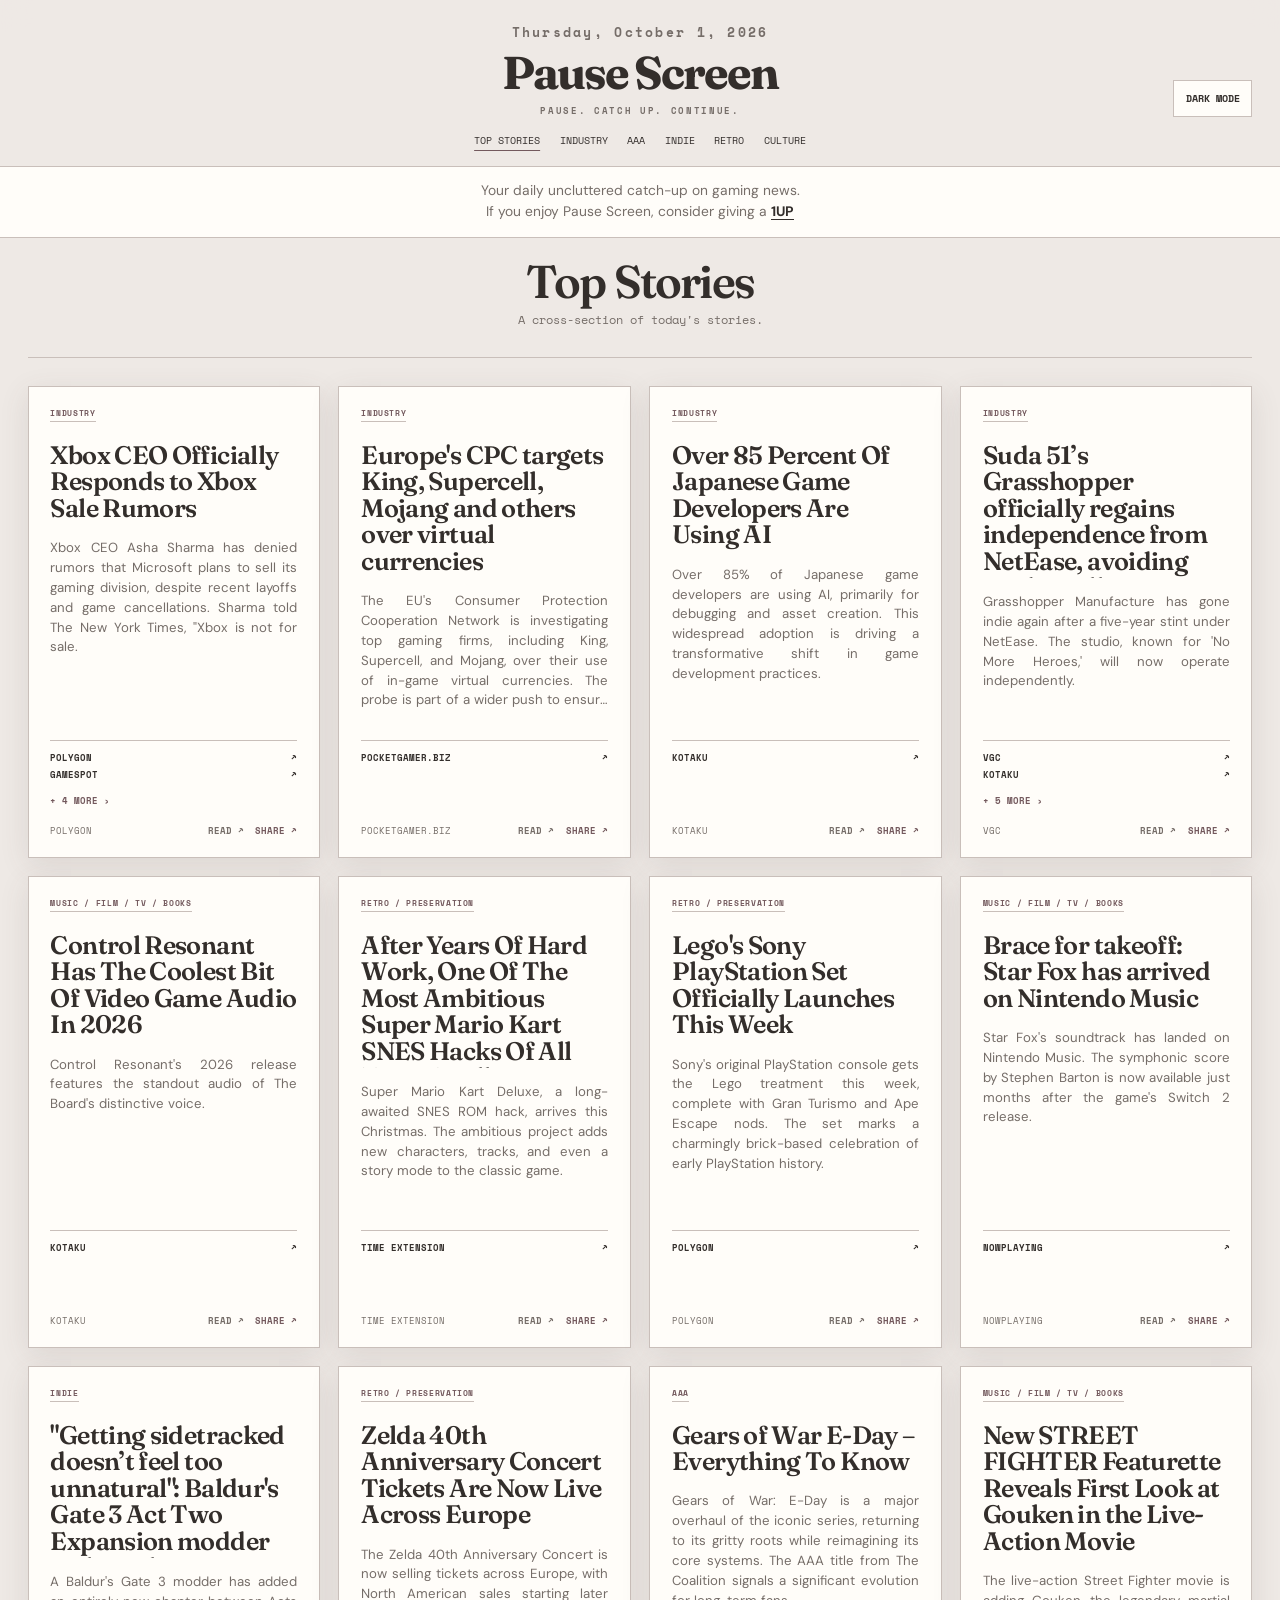
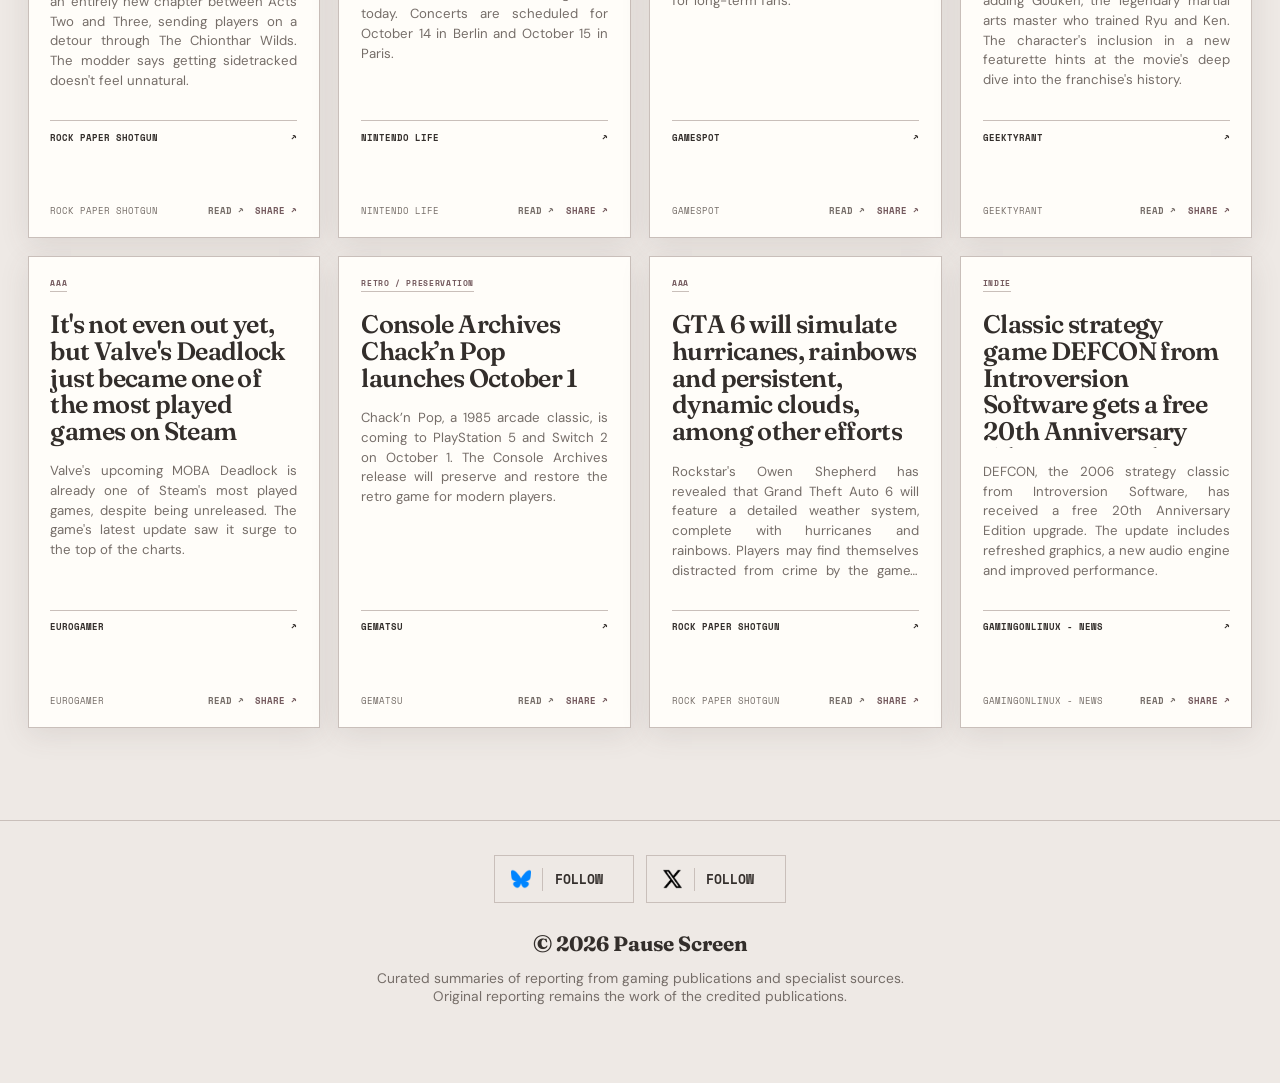
==== index.html @ e1f037f4 "Update index.html" ====
<!doctype html><html lang="en"><head><meta charset="utf-8"><meta name="viewport" content="width=device-width,initial-scale=1"><meta name="color-scheme" content="light dark"><title>Pause Screen | Curated Gaming News</title><meta name="description" content="Pause Screen is your uncluttered daily catch-up on gaming news, covering the games industry, triple A, indie games, retro, game preservation, and gaming culture."><meta name="robots" content="index,follow,max-image-preview:large"><link rel="canonical" href="https://www.pausescreen.news/"><meta property="og:type" content="website"><meta property="og:site_name" content="Pause Screen"><meta property="og:title" content="Pause Screen | Curated Gaming News"><meta property="og:description" content="Pause Screen is your uncluttered daily catch-up on gaming news, covering the games industry, triple A, indie games, retro, game preservation, and gaming culture."><meta property="og:url" content="https://www.pausescreen.news/"><meta property="og:image" content="https://www.pausescreen.news/pausescreenretro.png"><meta name="twitter:card" content="summary_large_image"><meta name="twitter:image" content="https://www.pausescreen.news/pausescreenretro.png"><meta name="twitter:title" content="Pause Screen | Curated Gaming News"><meta name="twitter:description" content="Pause Screen is your uncluttered daily catch-up on gaming news, covering the games industry, triple A, indie games, retro, game preservation, and gaming culture."><script type="application/ld+json">{"@context":"https://schema.org","@type":"WebSite","name":"Pause Screen","url":"https://www.pausescreen.news/","description":"Pause Screen is your uncluttered daily catch-up on gaming news, covering the games industry, triple A, indie games, retro, game preservation, and gaming culture.","inLanguage":"en"}</script><link rel="apple-touch-icon" sizes="180x180" href="/apple-touch-icon.png"><link rel="icon" type="image/png" sizes="32x32" href="/favicon-32x32.png"><link rel="icon" type="image/png" sizes="16x16" href="/favicon-16x16.png"><link rel="manifest" href="/site.webmanifest"><link rel="preconnect" href="https://fonts.googleapis.com"><link rel="preconnect" href="https://fonts.gstatic.com" crossorigin><link href="https://fonts.googleapis.com/css2?family=DM+Sans:wght@400;500;600;700&family=Fraunces:opsz,wght@9..144,600;9..144,700&family=Space+Mono:wght@400;700&display=swap" rel="stylesheet"><link rel="stylesheet" href="assets/style.css"></head><body class="page-index"><header><div class="topbar"><div class="brand-stack"><span class="masthead-date">Thursday, October 1, 2026</span><a class="brand" href="./">Pause Screen<small>Pause. Catch up. Continue.</small></a></div><div class="header-tools"><button id="theme-toggle" type="button">Dark mode</button></div></div><nav><a class="active" href="./" data-desk="index">Top Stories</a><a class="" href="./" data-desk="industry">Industry</a><a class="" href="./" data-desk="mainstream">AAA</a><a class="" href="./" data-desk="indie">Indie</a><a class="" href="./" data-desk="retro">Retro</a><a class="" href="./" data-desk="media">Culture</a></nav><aside class="support-note" aria-label="Support Pause Screen"><p>Your daily uncluttered catch-up on gaming news. <br> If you enjoy Pause Screen, <span class="support-launch">consider</span> giving a <a class="support-target" href="https://ko-fi.com/pausescreen" target="_blank" rel="noopener noreferrer"><strong><span class="support-landing">1UP</span></strong></a></p><span class="support-dolphin" id="support-dolphin" aria-hidden="true"><img src="assets/dolphin.png" alt=""></span></aside></header><main><section class="site-view" data-view="index" data-title="Top Stories">
<section class="hero"><div><h1>Top Stories</h1></div><p>A cross-section of today&#x27;s stories.</p></section>
<section class="story-grid">
<article class="story-card"><a class="card-link" href="https://www.polygon.com/xbox-not-for-sale-ceo-official-response-asha-sharma" target="_blank" rel="noopener" aria-label="Read Xbox CEO Officially Responds to Xbox Sale Rumors"></a><div class="meta"><span><div class="tags"><a class="tag" href="./" data-desk="industry">Industry</a></div></span></div><h2 title="Xbox CEO Officially Responds to Xbox Sale Rumors">Xbox CEO Officially Responds to Xbox Sale Rumors</h2><p class="summary">Xbox CEO Asha Sharma has denied rumors that Microsoft plans to sell its gaming division, despite recent layoffs and game cancellations. Sharma told The New York Times, &quot;Xbox is not for sale.</p><div class="card-spacer"></div><div class="coverage-deck"><div class="coverage-face coverage-front"><a href="https://www.polygon.com/xbox-not-for-sale-ceo-official-response-asha-sharma" target="_blank" rel="noopener" title="Polygon — Xbox CEO Officially Responds to Xbox Sale Rumors"><span>Polygon</span><span aria-hidden="true">↗</span></a><a href="https://www.gamespot.com/articles/xbox-ceo-insists-its-not-for-sale-amid-studio-closures-layoffs" target="_blank" rel="noopener" title="GameSpot — Xbox CEO Insists It’s Not For Sale Amid Studio Closures, Layoffs"><span>GameSpot</span><span aria-hidden="true">↗</span></a></div><div class="coverage-face coverage-back coverage-back-desktop" aria-hidden="true"><a href="https://www.gamesindustry.biz/xbox-ceo-asha-sharma-insists-xbox-is-not-for-sale" target="_blank" rel="noopener" title="GamesIndustry.biz — Xbox CEO Asha Sharma insists &quot;Xbox is not for sale&quot;"><span>GamesIndustry.biz</span><span aria-hidden="true">↗</span></a><a href="https://www.videogameschronicle.com/news/xbox-ceo-asha-sharma-insists-microsofts-gaming-business-is-not-for-sale" target="_blank" rel="noopener" title="VGC — Xbox CEO Asha Sharma insists Microsoft’s gaming business is ‘not for sale’"><span>VGC</span><span aria-hidden="true">↗</span></a><a href="https://kotaku.com/asha-sharma-says-xbox-is-not-for-sale-amid-concerns-microsofts-gaming-business-is-being-streamlined-for-a-spin-off-2000738651" target="_blank" rel="noopener" title="Kotaku — Asha Sharma Says ‘Xbox Is Not For Sale’ Amid Concerns Microsoft’s Gaming Business Is Being Streamlined For A Spin-Off"><span>Kotaku</span><span aria-hidden="true">↗</span></a><a href="https://www.eurogamer.net/xbox-not-for-sale-ceo-asha-sharma-console" target="_blank" rel="noopener" title="Eurogamer — &quot;Xbox is not for sale&quot;: CEO Asha Sharma says &quot;we will do whatever it takes&quot; to turn the console maker&#x27;s fortunes around"><span>Eurogamer</span><span aria-hidden="true">↗</span></a></div><div class="coverage-face coverage-back coverage-back-mobile" aria-hidden="true"><a href="https://www.gamespot.com/articles/xbox-ceo-insists-its-not-for-sale-amid-studio-closures-layoffs" target="_blank" rel="noopener" title="GameSpot — Xbox CEO Insists It’s Not For Sale Amid Studio Closures, Layoffs"><span>GameSpot</span><span aria-hidden="true">↗</span></a><a href="https://www.gamesindustry.biz/xbox-ceo-asha-sharma-insists-xbox-is-not-for-sale" target="_blank" rel="noopener" title="GamesIndustry.biz — Xbox CEO Asha Sharma insists &quot;Xbox is not for sale&quot;"><span>GamesIndustry.biz</span><span aria-hidden="true">↗</span></a><a href="https://www.videogameschronicle.com/news/xbox-ceo-asha-sharma-insists-microsofts-gaming-business-is-not-for-sale" target="_blank" rel="noopener" title="VGC — Xbox CEO Asha Sharma insists Microsoft’s gaming business is ‘not for sale’"><span>VGC</span><span aria-hidden="true">↗</span></a><a href="https://kotaku.com/asha-sharma-says-xbox-is-not-for-sale-amid-concerns-microsofts-gaming-business-is-being-streamlined-for-a-spin-off-2000738651" target="_blank" rel="noopener" title="Kotaku — Asha Sharma Says ‘Xbox Is Not For Sale’ Amid Concerns Microsoft’s Gaming Business Is Being Streamlined For A Spin-Off"><span>Kotaku</span><span aria-hidden="true">↗</span></a><a href="https://www.eurogamer.net/xbox-not-for-sale-ceo-asha-sharma-console" target="_blank" rel="noopener" title="Eurogamer — &quot;Xbox is not for sale&quot;: CEO Asha Sharma says &quot;we will do whatever it takes&quot; to turn the console maker&#x27;s fortunes around"><span>Eurogamer</span><span aria-hidden="true">↗</span></a></div><button class="coverage-toggle" type="button" aria-expanded="false"><span class="more-label desktop-coverage-label">+ 4 more ›</span><span class="more-label mobile-coverage-label">+ 5 more ›</span><span class="back-label desktop-coverage-label">‹ first 2</span><span class="back-label mobile-coverage-label">‹ first 1</span></button></div><div class="card-foot"><span>Polygon</span><span class="card-actions"><a class="story-read" href="https://www.polygon.com/xbox-not-for-sale-ceo-official-response-asha-sharma" target="_blank" rel="noopener" aria-label="Read original article">Read ↗</a><button class="story-share" type="button" data-share-title="Xbox CEO Officially Responds to Xbox Sale Rumors" data-share-summary="Xbox CEO Asha Sharma has denied rumors that Microsoft plans to sell its gaming division, despite recent layoffs and game cancellations. Sharma told The New…" data-share-source="Polygon" data-share-url="https://www.polygon.com/xbox-not-for-sale-ceo-official-response-asha-sharma" aria-label="Share this story">Share ↗</button></span></div></article>

<article class="story-card"><a class="card-link" href="https://www.pocketgamer.biz/europes-cpc-targets-king-supercell-mojang-and-others-over-virtual-currencies" target="_blank" rel="noopener" aria-label="Read Europe&#x27;s CPC targets King, Supercell, Mojang and others over virtual currencies"></a><div class="meta"><span><div class="tags"><a class="tag" href="./" data-desk="industry">Industry</a></div></span></div><h2 title="Europe&#x27;s CPC targets King, Supercell, Mojang and others over virtual currencies">Europe&#x27;s CPC targets King, Supercell, Mojang and others over virtual currencies</h2><p class="summary">The EU&#x27;s Consumer Protection Cooperation Network is investigating top gaming firms, including King, Supercell, and Mojang, over their use of in-game virtual currencies. The probe is part of a wider push to ensure compliance with new EU regulations.</p><div class="card-spacer"></div><div class="coverage-deck"><div class="coverage-face coverage-front"><a href="https://www.pocketgamer.biz/europes-cpc-targets-king-supercell-mojang-and-others-over-virtual-currencies" target="_blank" rel="noopener" title="PocketGamer.biz — Europe&#x27;s CPC targets King, Supercell, Mojang and others over virtual currencies"><span>PocketGamer.biz</span><span aria-hidden="true">↗</span></a></div></div><div class="card-foot"><span>PocketGamer.biz</span><span class="card-actions"><a class="story-read" href="https://www.pocketgamer.biz/europes-cpc-targets-king-supercell-mojang-and-others-over-virtual-currencies" target="_blank" rel="noopener" aria-label="Read original article">Read ↗</a><button class="story-share" type="button" data-share-title="Europe&#x27;s CPC targets King, Supercell, Mojang and others over virtual currencies" data-share-summary="The EU&#x27;s Consumer Protection Cooperation Network is investigating top gaming firms, including King, Supercell, and Mojang, over their use of in-game virtual…" data-share-source="PocketGamer.biz" data-share-url="https://www.pocketgamer.biz/europes-cpc-targets-king-supercell-mojang-and-others-over-virtual-currencies" aria-label="Share this story">Share ↗</button></span></div></article>

<article class="story-card"><a class="card-link" href="https://kotaku.com/over-85-percent-of-japanese-game-developers-are-using-ai-2000736041" target="_blank" rel="noopener" aria-label="Read Over 85 Percent Of Japanese Game Developers Are Using AI"></a><div class="meta"><span><div class="tags"><a class="tag" href="./" data-desk="industry">Industry</a></div></span></div><h2 title="Over 85 Percent Of Japanese Game Developers Are Using AI">Over 85 Percent Of Japanese Game Developers Are Using AI</h2><p class="summary">Over 85% of Japanese game developers are using AI, primarily for debugging and asset creation. This widespread adoption is driving a transformative shift in game development practices.</p><div class="card-spacer"></div><div class="coverage-deck"><div class="coverage-face coverage-front"><a href="https://kotaku.com/over-85-percent-of-japanese-game-developers-are-using-ai-2000736041" target="_blank" rel="noopener" title="Kotaku — Over 85 Percent Of Japanese Game Developers Are Using AI"><span>Kotaku</span><span aria-hidden="true">↗</span></a></div></div><div class="card-foot"><span>Kotaku</span><span class="card-actions"><a class="story-read" href="https://kotaku.com/over-85-percent-of-japanese-game-developers-are-using-ai-2000736041" target="_blank" rel="noopener" aria-label="Read original article">Read ↗</a><button class="story-share" type="button" data-share-title="Over 85 Percent Of Japanese Game Developers Are Using AI" data-share-summary="Over 85% of Japanese game developers are using AI, primarily for debugging and asset creation. This widespread adoption is driving a transformative shift in…" data-share-source="Kotaku" data-share-url="https://kotaku.com/over-85-percent-of-japanese-game-developers-are-using-ai-2000736041" aria-label="Share this story">Share ↗</button></span></div></article>

<article class="story-card"><a class="card-link" href="https://www.videogameschronicle.com/news/suda-51s-grasshopper-officially-regains-independence-from-netease-avoiding-studio-cull" target="_blank" rel="noopener" aria-label="Read Suda 51’s Grasshopper officially regains independence from NetEase, avoiding studio cull"></a><div class="meta"><span><div class="tags"><a class="tag" href="./" data-desk="industry">Industry</a></div></span></div><h2 title="Suda 51’s Grasshopper officially regains independence from NetEase, avoiding studio cull">Suda 51’s Grasshopper officially regains independence from NetEase, avoiding studio cull</h2><p class="summary">Grasshopper Manufacture has gone indie again after a five-year stint under NetEase. The studio, known for &#x27;No More Heroes,&#x27; will now operate independently.</p><div class="card-spacer"></div><div class="coverage-deck"><div class="coverage-face coverage-front"><a href="https://www.videogameschronicle.com/news/suda-51s-grasshopper-officially-regains-independence-from-netease-avoiding-studio-cull" target="_blank" rel="noopener" title="VGC — Suda 51’s Grasshopper officially regains independence from NetEase, avoiding studio cull"><span>VGC</span><span aria-hidden="true">↗</span></a><a href="https://kotaku.com/grasshopper-manufacture-goes-indie-again-after-split-with-netease-as-the-chinese-internet-giant-retreats-japanese-game-development-2000738619" target="_blank" rel="noopener" title="Kotaku — Grasshopper Manufacture Goes Indie Again After Split With NetEase As The Chinese Internet Giant Retreats From Japanese Game Development"><span>Kotaku</span><span aria-hidden="true">↗</span></a></div><div class="coverage-face coverage-back coverage-back-desktop" aria-hidden="true"><a href="https://www.gamesindustry.biz/grasshopper-manufacture-becomes-independent-as-it-splits-from-netease-games" target="_blank" rel="noopener" title="GamesIndustry.biz — Grasshopper Manufacture becomes independent as it splits from NetEase Games"><span>GamesIndustry.biz</span><span aria-hidden="true">↗</span></a><a href="https://www.destructoid.com/grasshopper-manufacture-goes-independent" target="_blank" rel="noopener" title="Destructoid — Suda51’s Grasshopper Manufacture declares independence from NetEase as it ramps up development on multimedia franchises"><span>Destructoid</span><span aria-hidden="true">↗</span></a><a href="https://www.gamedeveloper.com/business/suda-51-s-grasshopper-manufacture-splits-from-netease" target="_blank" rel="noopener" title="Game Developer — Suda 51&#x27;s Grasshopper Manufacture splits from NetEase"><span>Game Developer</span><span aria-hidden="true">↗</span></a><a href="https://www.rockpapershotgun.com/no-game-no-life-grasshopper-manufacture-have-leapt-from-the-jaws-of-netease-and-gone-indie-again" target="_blank" rel="noopener" title="Rock Paper Shotgun — &quot;NO GAME NO LIFE&quot;: Grasshopper Manufacture have leapt from the jaws of NetEase and gone indie again"><span>Rock Paper Shotgun</span><span aria-hidden="true">↗</span></a><a href="https://www.gematsu.com/2026/09/grasshopper-manufacture-splits-from-netease-games" target="_blank" rel="noopener" title="Gematsu — Grasshopper Manufacture splits from NetEase Games"><span>Gematsu</span><span aria-hidden="true">↗</span></a></div><div class="coverage-face coverage-back coverage-back-mobile" aria-hidden="true"><a href="https://kotaku.com/grasshopper-manufacture-goes-indie-again-after-split-with-netease-as-the-chinese-internet-giant-retreats-japanese-game-development-2000738619" target="_blank" rel="noopener" title="Kotaku — Grasshopper Manufacture Goes Indie Again After Split With NetEase As The Chinese Internet Giant Retreats From Japanese Game Development"><span>Kotaku</span><span aria-hidden="true">↗</span></a><a href="https://www.gamesindustry.biz/grasshopper-manufacture-becomes-independent-as-it-splits-from-netease-games" target="_blank" rel="noopener" title="GamesIndustry.biz — Grasshopper Manufacture becomes independent as it splits from NetEase Games"><span>GamesIndustry.biz</span><span aria-hidden="true">↗</span></a><a href="https://www.destructoid.com/grasshopper-manufacture-goes-independent" target="_blank" rel="noopener" title="Destructoid — Suda51’s Grasshopper Manufacture declares independence from NetEase as it ramps up development on multimedia franchises"><span>Destructoid</span><span aria-hidden="true">↗</span></a><a href="https://www.gamedeveloper.com/business/suda-51-s-grasshopper-manufacture-splits-from-netease" target="_blank" rel="noopener" title="Game Developer — Suda 51&#x27;s Grasshopper Manufacture splits from NetEase"><span>Game Developer</span><span aria-hidden="true">↗</span></a><a href="https://www.rockpapershotgun.com/no-game-no-life-grasshopper-manufacture-have-leapt-from-the-jaws-of-netease-and-gone-indie-again" target="_blank" rel="noopener" title="Rock Paper Shotgun — &quot;NO GAME NO LIFE&quot;: Grasshopper Manufacture have leapt from the jaws of NetEase and gone indie again"><span>Rock Paper Shotgun</span><span aria-hidden="true">↗</span></a><a href="https://www.gematsu.com/2026/09/grasshopper-manufacture-splits-from-netease-games" target="_blank" rel="noopener" title="Gematsu — Grasshopper Manufacture splits from NetEase Games"><span>Gematsu</span><span aria-hidden="true">↗</span></a></div><button class="coverage-toggle" type="button" aria-expanded="false"><span class="more-label desktop-coverage-label">+ 5 more ›</span><span class="more-label mobile-coverage-label">+ 6 more ›</span><span class="back-label desktop-coverage-label">‹ first 2</span><span class="back-label mobile-coverage-label">‹ first 1</span></button></div><div class="card-foot"><span>VGC</span><span class="card-actions"><a class="story-read" href="https://www.videogameschronicle.com/news/suda-51s-grasshopper-officially-regains-independence-from-netease-avoiding-studio-cull" target="_blank" rel="noopener" aria-label="Read original article">Read ↗</a><button class="story-share" type="button" data-share-title="Suda 51’s Grasshopper officially regains independence from NetEase, avoiding studio cull" data-share-summary="Grasshopper Manufacture has gone indie again after a five-year stint under NetEase. The studio, known for &#x27;No More Heroes,&#x27; will now operate independently." data-share-source="VGC" data-share-url="https://www.videogameschronicle.com/news/suda-51s-grasshopper-officially-regains-independence-from-netease-avoiding-studio-cull" aria-label="Share this story">Share ↗</button></span></div></article>

<article class="story-card"><a class="card-link" href="https://kotaku.com/control-resonant-has-the-coolest-bit-of-video-game-audio-in-2026-2000738650" target="_blank" rel="noopener" aria-label="Read Control Resonant Has The Coolest Bit Of Video Game Audio In 2026"></a><div class="meta"><span><div class="tags"><a class="tag" href="./" data-desk="media">Music / Film / TV / Books</a></div></span></div><h2 title="Control Resonant Has The Coolest Bit Of Video Game Audio In 2026">Control Resonant Has The Coolest Bit Of Video Game Audio In 2026</h2><p class="summary">Control Resonant&#x27;s 2026 release features the standout audio of The Board&#x27;s distinctive voice.</p><div class="card-spacer"></div><div class="coverage-deck"><div class="coverage-face coverage-front"><a href="https://kotaku.com/control-resonant-has-the-coolest-bit-of-video-game-audio-in-2026-2000738650" target="_blank" rel="noopener" title="Kotaku — Control Resonant Has The Coolest Bit Of Video Game Audio In 2026"><span>Kotaku</span><span aria-hidden="true">↗</span></a></div></div><div class="card-foot"><span>Kotaku</span><span class="card-actions"><a class="story-read" href="https://kotaku.com/control-resonant-has-the-coolest-bit-of-video-game-audio-in-2026-2000738650" target="_blank" rel="noopener" aria-label="Read original article">Read ↗</a><button class="story-share" type="button" data-share-title="Control Resonant Has The Coolest Bit Of Video Game Audio In 2026" data-share-summary="Control Resonant&#x27;s 2026 release features the standout audio of The Board&#x27;s distinctive voice." data-share-source="Kotaku" data-share-url="https://kotaku.com/control-resonant-has-the-coolest-bit-of-video-game-audio-in-2026-2000738650" aria-label="Share this story">Share ↗</button></span></div></article>

<article class="story-card"><a class="card-link" href="https://www.timeextension.com/news/2026/09/after-years-of-hard-work-one-of-the-most-ambitious-super-mario-kart-snes-hacks-of-all-time-finally-has-a-release-date" target="_blank" rel="noopener" aria-label="Read After Years Of Hard Work, One Of The Most Ambitious Super Mario Kart SNES Hacks Of All Time Finally Has A Release Date"></a><div class="meta"><span><div class="tags"><a class="tag" href="./" data-desk="retro">Retro / Preservation</a></div></span></div><h2 title="After Years Of Hard Work, One Of The Most Ambitious Super Mario Kart SNES Hacks Of All Time Finally Has A Release Date">After Years Of Hard Work, One Of The Most Ambitious Super Mario Kart SNES Hacks Of All Time Finally Has A Release Date</h2><p class="summary">Super Mario Kart Deluxe, a long-awaited SNES ROM hack, arrives this Christmas. The ambitious project adds new characters, tracks, and even a story mode to the classic game.</p><div class="card-spacer"></div><div class="coverage-deck"><div class="coverage-face coverage-front"><a href="https://www.timeextension.com/news/2026/09/after-years-of-hard-work-one-of-the-most-ambitious-super-mario-kart-snes-hacks-of-all-time-finally-has-a-release-date" target="_blank" rel="noopener" title="Time Extension — After Years Of Hard Work, One Of The Most Ambitious Super Mario Kart SNES Hacks Of All Time Finally Has A Release Date"><span>Time Extension</span><span aria-hidden="true">↗</span></a></div></div><div class="card-foot"><span>Time Extension</span><span class="card-actions"><a class="story-read" href="https://www.timeextension.com/news/2026/09/after-years-of-hard-work-one-of-the-most-ambitious-super-mario-kart-snes-hacks-of-all-time-finally-has-a-release-date" target="_blank" rel="noopener" aria-label="Read original article">Read ↗</a><button class="story-share" type="button" data-share-title="After Years Of Hard Work, One Of The Most Ambitious Super Mario Kart SNES Hacks Of All Time Finally Has A Release Date" data-share-summary="Super Mario Kart Deluxe, a long-awaited SNES ROM hack, arrives this Christmas. The ambitious project adds new characters, tracks, and even a story mode to…" data-share-source="Time Extension" data-share-url="https://www.timeextension.com/news/2026/09/after-years-of-hard-work-one-of-the-most-ambitious-super-mario-kart-snes-hacks-of-all-time-finally-has-a-release-date" aria-label="Share this story">Share ↗</button></span></div></article>

<article class="story-card"><a class="card-link" href="https://www.polygon.com/lego-playstation-price-release-date-availability-october-2026" target="_blank" rel="noopener" aria-label="Read Lego&#x27;s Sony PlayStation Set Officially Launches This Week"></a><div class="meta"><span><div class="tags"><a class="tag" href="./" data-desk="retro">Retro / Preservation</a></div></span></div><h2 title="Lego&#x27;s Sony PlayStation Set Officially Launches This Week">Lego&#x27;s Sony PlayStation Set Officially Launches This Week</h2><p class="summary">Sony&#x27;s original PlayStation console gets the Lego treatment this week, complete with Gran Turismo and Ape Escape nods. The set marks a charmingly brick-based celebration of early PlayStation history.</p><div class="card-spacer"></div><div class="coverage-deck"><div class="coverage-face coverage-front"><a href="https://www.polygon.com/lego-playstation-price-release-date-availability-october-2026" target="_blank" rel="noopener" title="Polygon — Lego&#x27;s Sony PlayStation Set Officially Launches This Week"><span>Polygon</span><span aria-hidden="true">↗</span></a></div></div><div class="card-foot"><span>Polygon</span><span class="card-actions"><a class="story-read" href="https://www.polygon.com/lego-playstation-price-release-date-availability-october-2026" target="_blank" rel="noopener" aria-label="Read original article">Read ↗</a><button class="story-share" type="button" data-share-title="Lego&#x27;s Sony PlayStation Set Officially Launches This Week" data-share-summary="Sony&#x27;s original PlayStation console gets the Lego treatment this week, complete with Gran Turismo and Ape Escape nods. The set marks a charmingly brick-based…" data-share-source="Polygon" data-share-url="https://www.polygon.com/lego-playstation-price-release-date-availability-october-2026" aria-label="Share this story">Share ↗</button></span></div></article>

<article class="story-card"><a class="card-link" href="https://nowplaying.cool/brace-for-takeoff-star-fox-has-arrived-on-nintendo-music" target="_blank" rel="noopener" aria-label="Read Brace for takeoff: Star Fox has arrived on Nintendo Music"></a><div class="meta"><span><div class="tags"><a class="tag" href="./" data-desk="media">Music / Film / TV / Books</a></div></span></div><h2 title="Brace for takeoff: Star Fox has arrived on Nintendo Music">Brace for takeoff: Star Fox has arrived on Nintendo Music</h2><p class="summary">Star Fox&#x27;s soundtrack has landed on Nintendo Music. The symphonic score by Stephen Barton is now available just months after the game&#x27;s Switch 2 release.</p><div class="card-spacer"></div><div class="coverage-deck"><div class="coverage-face coverage-front"><a href="https://nowplaying.cool/brace-for-takeoff-star-fox-has-arrived-on-nintendo-music" target="_blank" rel="noopener" title="NOWPLAYING — Brace for takeoff: Star Fox has arrived on Nintendo Music"><span>NOWPLAYING</span><span aria-hidden="true">↗</span></a></div></div><div class="card-foot"><span>NOWPLAYING</span><span class="card-actions"><a class="story-read" href="https://nowplaying.cool/brace-for-takeoff-star-fox-has-arrived-on-nintendo-music" target="_blank" rel="noopener" aria-label="Read original article">Read ↗</a><button class="story-share" type="button" data-share-title="Brace for takeoff: Star Fox has arrived on Nintendo Music" data-share-summary="Star Fox&#x27;s soundtrack has landed on Nintendo Music. The symphonic score by Stephen Barton is now available just months after the game&#x27;s Switch 2 release." data-share-source="NOWPLAYING" data-share-url="https://nowplaying.cool/brace-for-takeoff-star-fox-has-arrived-on-nintendo-music" aria-label="Share this story">Share ↗</button></span></div></article>

<article class="story-card"><a class="card-link" href="https://www.rockpapershotgun.com/getting-sidetracked-doesnt-feel-too-unnatural-baldurs-gate-3-act-two-expansion-modder-on-how-they-seamlessly-fit-a-detour-to-fight-an-army-into-the-rpgs-plot" target="_blank" rel="noopener" aria-label="Read &quot;Getting sidetracked doesn’t feel too unnatural&quot;: Baldur&#x27;s Gate 3 Act Two Expansion modder on how they seamlessly fit a &quot;detour&quot; to fight an army into the RPG&#x27;s plot"></a><div class="meta"><span><div class="tags"><a class="tag" href="./" data-desk="indie">Indie</a></div></span></div><h2 title="&quot;Getting sidetracked doesn’t feel too unnatural&quot;: Baldur&#x27;s Gate 3 Act Two Expansion modder on how they seamlessly fit a &quot;detour&quot; to fight an army into the RPG&#x27;s plot">&quot;Getting sidetracked doesn’t feel too unnatural&quot;: Baldur&#x27;s Gate 3 Act Two Expansion modder on how they seamlessly…</h2><p class="summary">A Baldur&#x27;s Gate 3 modder has added an entirely new chapter between Acts Two and Three, sending players on a detour through The Chionthar Wilds. The modder says getting sidetracked doesn&#x27;t feel unnatural.</p><div class="card-spacer"></div><div class="coverage-deck"><div class="coverage-face coverage-front"><a href="https://www.rockpapershotgun.com/getting-sidetracked-doesnt-feel-too-unnatural-baldurs-gate-3-act-two-expansion-modder-on-how-they-seamlessly-fit-a-detour-to-fight-an-army-into-the-rpgs-plot" target="_blank" rel="noopener" title="Rock Paper Shotgun — &quot;Getting sidetracked doesn’t feel too unnatural&quot;: Baldur&#x27;s Gate 3 Act Two Expansion modder on how they seamlessly fit a &quot;detour&quot; to fight an army into the RPG&#x27;s plot"><span>Rock Paper Shotgun</span><span aria-hidden="true">↗</span></a></div></div><div class="card-foot"><span>Rock Paper Shotgun</span><span class="card-actions"><a class="story-read" href="https://www.rockpapershotgun.com/getting-sidetracked-doesnt-feel-too-unnatural-baldurs-gate-3-act-two-expansion-modder-on-how-they-seamlessly-fit-a-detour-to-fight-an-army-into-the-rpgs-plot" target="_blank" rel="noopener" aria-label="Read original article">Read ↗</a><button class="story-share" type="button" data-share-title="&quot;Getting sidetracked doesn’t feel too unnatural&quot;: Baldur&#x27;s Gate 3 Act Two Expansion modder on how they seamlessly fit a &quot;detour&quot; to fight an army into the RPG&#x27;s plot" data-share-summary="A Baldur&#x27;s Gate 3 modder has added an entirely new chapter between Acts Two and Three, sending players on a detour through The Chionthar Wilds. The modder…" data-share-source="Rock Paper Shotgun" data-share-url="https://www.rockpapershotgun.com/getting-sidetracked-doesnt-feel-too-unnatural-baldurs-gate-3-act-two-expansion-modder-on-how-they-seamlessly-fit-a-detour-to-fight-an-army-into-the-rpgs-plot" aria-label="Share this story">Share ↗</button></span></div></article>

<article class="story-card"><a class="card-link" href="https://www.nintendolife.com/news/2026/09/zelda-40th-anniversary-concert-tickets-are-now-live-across-europe" target="_blank" rel="noopener" aria-label="Read Zelda 40th Anniversary Concert Tickets Are Now Live Across Europe"></a><div class="meta"><span><div class="tags"><a class="tag" href="./" data-desk="retro">Retro / Preservation</a></div></span></div><h2 title="Zelda 40th Anniversary Concert Tickets Are Now Live Across Europe">Zelda 40th Anniversary Concert Tickets Are Now Live Across Europe</h2><p class="summary">The Zelda 40th Anniversary Concert is now selling tickets across Europe, with North American sales starting later today. Concerts are scheduled for October 14 in Berlin and October 15 in Paris.</p><div class="card-spacer"></div><div class="coverage-deck"><div class="coverage-face coverage-front"><a href="https://www.nintendolife.com/news/2026/09/zelda-40th-anniversary-concert-tickets-are-now-live-across-europe" target="_blank" rel="noopener" title="Nintendo Life — Zelda 40th Anniversary Concert Tickets Are Now Live Across Europe"><span>Nintendo Life</span><span aria-hidden="true">↗</span></a></div></div><div class="card-foot"><span>Nintendo Life</span><span class="card-actions"><a class="story-read" href="https://www.nintendolife.com/news/2026/09/zelda-40th-anniversary-concert-tickets-are-now-live-across-europe" target="_blank" rel="noopener" aria-label="Read original article">Read ↗</a><button class="story-share" type="button" data-share-title="Zelda 40th Anniversary Concert Tickets Are Now Live Across Europe" data-share-summary="The Zelda 40th Anniversary Concert is now selling tickets across Europe, with North American sales starting later today. Concerts are scheduled for October…" data-share-source="Nintendo Life" data-share-url="https://www.nintendolife.com/news/2026/09/zelda-40th-anniversary-concert-tickets-are-now-live-across-europe" aria-label="Share this story">Share ↗</button></span></div></article>

<article class="story-card"><a class="card-link" href="https://www.gamespot.com/videos/gears-of-war-e-day-everything-to-know" target="_blank" rel="noopener" aria-label="Read Gears of War E-Day – Everything To Know"></a><div class="meta"><span><div class="tags"><a class="tag" href="./" data-desk="mainstream">AAA</a></div></span></div><h2 title="Gears of War E-Day – Everything To Know">Gears of War E-Day – Everything To Know</h2><p class="summary">Gears of War: E-Day is a major overhaul of the iconic series, returning to its gritty roots while reimagining its core systems. The AAA title from The Coalition signals a significant evolution for long-term fans.</p><div class="card-spacer"></div><div class="coverage-deck"><div class="coverage-face coverage-front"><a href="https://www.gamespot.com/videos/gears-of-war-e-day-everything-to-know" target="_blank" rel="noopener" title="GameSpot — Gears of War E-Day – Everything To Know"><span>GameSpot</span><span aria-hidden="true">↗</span></a></div></div><div class="card-foot"><span>GameSpot</span><span class="card-actions"><a class="story-read" href="https://www.gamespot.com/videos/gears-of-war-e-day-everything-to-know" target="_blank" rel="noopener" aria-label="Read original article">Read ↗</a><button class="story-share" type="button" data-share-title="Gears of War E-Day – Everything To Know" data-share-summary="Gears of War: E-Day is a major overhaul of the iconic series, returning to its gritty roots while reimagining its core systems. The AAA title from The…" data-share-source="GameSpot" data-share-url="https://www.gamespot.com/videos/gears-of-war-e-day-everything-to-know" aria-label="Share this story">Share ↗</button></span></div></article>

<article class="story-card"><a class="card-link" href="https://geektyrant.com/news/new-street-fighter-featurette-reveals-first-look-at-gouken-in-the-live-action-movie" target="_blank" rel="noopener" aria-label="Read New STREET FIGHTER Featurette Reveals First Look at Gouken in the Live-Action Movie"></a><div class="meta"><span><div class="tags"><a class="tag" href="./" data-desk="media">Music / Film / TV / Books</a></div></span></div><h2 title="New STREET FIGHTER Featurette Reveals First Look at Gouken in the Live-Action Movie">New STREET FIGHTER Featurette Reveals First Look at Gouken in the Live-Action Movie</h2><p class="summary">The live-action Street Fighter movie is adding Gouken, the legendary martial arts master who trained Ryu and Ken. The character&#x27;s inclusion in a new featurette hints at the movie&#x27;s deep dive into the franchise&#x27;s history.</p><div class="card-spacer"></div><div class="coverage-deck"><div class="coverage-face coverage-front"><a href="https://geektyrant.com/news/new-street-fighter-featurette-reveals-first-look-at-gouken-in-the-live-action-movie" target="_blank" rel="noopener" title="GeekTyrant — New STREET FIGHTER Featurette Reveals First Look at Gouken in the Live-Action Movie"><span>GeekTyrant</span><span aria-hidden="true">↗</span></a></div></div><div class="card-foot"><span>GeekTyrant</span><span class="card-actions"><a class="story-read" href="https://geektyrant.com/news/new-street-fighter-featurette-reveals-first-look-at-gouken-in-the-live-action-movie" target="_blank" rel="noopener" aria-label="Read original article">Read ↗</a><button class="story-share" type="button" data-share-title="New STREET FIGHTER Featurette Reveals First Look at Gouken in the Live-Action Movie" data-share-summary="The live-action Street Fighter movie is adding Gouken, the legendary martial arts master who trained Ryu and Ken. The character&#x27;s inclusion in a new…" data-share-source="GeekTyrant" data-share-url="https://geektyrant.com/news/new-street-fighter-featurette-reveals-first-look-at-gouken-in-the-live-action-movie" aria-label="Share this story">Share ↗</button></span></div></article>

<article class="story-card"><a class="card-link" href="https://www.eurogamer.net/deadlock-update-steam-most-played-games" target="_blank" rel="noopener" aria-label="Read It&#x27;s not even out yet, but Valve&#x27;s Deadlock just became one of the most played games on Steam"></a><div class="meta"><span><div class="tags"><a class="tag" href="./" data-desk="mainstream">AAA</a></div></span></div><h2 title="It&#x27;s not even out yet, but Valve&#x27;s Deadlock just became one of the most played games on Steam">It&#x27;s not even out yet, but Valve&#x27;s Deadlock just became one of the most played games on Steam</h2><p class="summary">Valve&#x27;s upcoming MOBA Deadlock is already one of Steam&#x27;s most played games, despite being unreleased. The game&#x27;s latest update saw it surge to the top of the charts.</p><div class="card-spacer"></div><div class="coverage-deck"><div class="coverage-face coverage-front"><a href="https://www.eurogamer.net/deadlock-update-steam-most-played-games" target="_blank" rel="noopener" title="Eurogamer — It&#x27;s not even out yet, but Valve&#x27;s Deadlock just became one of the most played games on Steam"><span>Eurogamer</span><span aria-hidden="true">↗</span></a></div></div><div class="card-foot"><span>Eurogamer</span><span class="card-actions"><a class="story-read" href="https://www.eurogamer.net/deadlock-update-steam-most-played-games" target="_blank" rel="noopener" aria-label="Read original article">Read ↗</a><button class="story-share" type="button" data-share-title="It&#x27;s not even out yet, but Valve&#x27;s Deadlock just became one of the most played games on Steam" data-share-summary="Valve&#x27;s upcoming MOBA Deadlock is already one of Steam&#x27;s most played games, despite being unreleased. The game&#x27;s latest update saw it surge to the top of the…" data-share-source="Eurogamer" data-share-url="https://www.eurogamer.net/deadlock-update-steam-most-played-games" aria-label="Share this story">Share ↗</button></span></div></article>

<article class="story-card"><a class="card-link" href="https://www.gematsu.com/2026/09/console-archives-chackn-pop-launches-october-1" target="_blank" rel="noopener" aria-label="Read Console Archives Chack’n Pop launches October 1"></a><div class="meta"><span><div class="tags"><a class="tag" href="./" data-desk="retro">Retro / Preservation</a></div></span></div><h2 title="Console Archives Chack’n Pop launches October 1">Console Archives Chack’n Pop launches October 1</h2><p class="summary">Chack’n Pop, a 1985 arcade classic, is coming to PlayStation 5 and Switch 2 on October 1. The Console Archives release will preserve and restore the retro game for modern players.</p><div class="card-spacer"></div><div class="coverage-deck"><div class="coverage-face coverage-front"><a href="https://www.gematsu.com/2026/09/console-archives-chackn-pop-launches-october-1" target="_blank" rel="noopener" title="Gematsu — Console Archives Chack’n Pop launches October 1"><span>Gematsu</span><span aria-hidden="true">↗</span></a></div></div><div class="card-foot"><span>Gematsu</span><span class="card-actions"><a class="story-read" href="https://www.gematsu.com/2026/09/console-archives-chackn-pop-launches-october-1" target="_blank" rel="noopener" aria-label="Read original article">Read ↗</a><button class="story-share" type="button" data-share-title="Console Archives Chack’n Pop launches October 1" data-share-summary="Chack’n Pop, a 1985 arcade classic, is coming to PlayStation 5 and Switch 2 on October 1. The Console Archives release will preserve and restore the retro…" data-share-source="Gematsu" data-share-url="https://www.gematsu.com/2026/09/console-archives-chackn-pop-launches-october-1" aria-label="Share this story">Share ↗</button></span></div></article>

<article class="story-card"><a class="card-link" href="https://www.rockpapershotgun.com/gta-6-will-simulate-hurricanes-rainbows-and-persistent-dynamic-clouds-among-other-efforts-to-make-you-stop-doing-crime-and-become-a-weather-nerd" target="_blank" rel="noopener" aria-label="Read GTA 6 will simulate hurricanes, rainbows and persistent, dynamic clouds, among other efforts to make you stop doing crime and become a weather nerd"></a><div class="meta"><span><div class="tags"><a class="tag" href="./" data-desk="mainstream">AAA</a></div></span></div><h2 title="GTA 6 will simulate hurricanes, rainbows and persistent, dynamic clouds, among other efforts to make you stop doing crime and become a weather nerd">GTA 6 will simulate hurricanes, rainbows and persistent, dynamic clouds, among other efforts to make you stop doing…</h2><p class="summary">Rockstar&#x27;s Owen Shepherd has revealed that Grand Theft Auto 6 will feature a detailed weather system, complete with hurricanes and rainbows. Players may find themselves distracted from crime by the game&#x27;s dynamic clouds.</p><div class="card-spacer"></div><div class="coverage-deck"><div class="coverage-face coverage-front"><a href="https://www.rockpapershotgun.com/gta-6-will-simulate-hurricanes-rainbows-and-persistent-dynamic-clouds-among-other-efforts-to-make-you-stop-doing-crime-and-become-a-weather-nerd" target="_blank" rel="noopener" title="Rock Paper Shotgun — GTA 6 will simulate hurricanes, rainbows and persistent, dynamic clouds, among other efforts to make you stop doing crime and become a weather nerd"><span>Rock Paper Shotgun</span><span aria-hidden="true">↗</span></a></div></div><div class="card-foot"><span>Rock Paper Shotgun</span><span class="card-actions"><a class="story-read" href="https://www.rockpapershotgun.com/gta-6-will-simulate-hurricanes-rainbows-and-persistent-dynamic-clouds-among-other-efforts-to-make-you-stop-doing-crime-and-become-a-weather-nerd" target="_blank" rel="noopener" aria-label="Read original article">Read ↗</a><button class="story-share" type="button" data-share-title="GTA 6 will simulate hurricanes, rainbows and persistent, dynamic clouds, among other efforts to make you stop doing crime and become a weather nerd" data-share-summary="Rockstar&#x27;s Owen Shepherd has revealed that Grand Theft Auto 6 will feature a detailed weather system, complete with hurricanes and rainbows. Players may find…" data-share-source="Rock Paper Shotgun" data-share-url="https://www.rockpapershotgun.com/gta-6-will-simulate-hurricanes-rainbows-and-persistent-dynamic-clouds-among-other-efforts-to-make-you-stop-doing-crime-and-become-a-weather-nerd" aria-label="Share this story">Share ↗</button></span></div></article>

<article class="story-card"><a class="card-link" href="https://www.gamingonlinux.com/2026/09/classic-strategy-game-defcon-from-introversion-software-gets-a-free-20th-anniversary-edition-upgrade" target="_blank" rel="noopener" aria-label="Read Classic strategy game DEFCON from Introversion Software gets a free 20th Anniversary Edition upgrade"></a><div class="meta"><span><div class="tags"><a class="tag" href="./" data-desk="indie">Indie</a></div></span></div><h2 title="Classic strategy game DEFCON from Introversion Software gets a free 20th Anniversary Edition upgrade">Classic strategy game DEFCON from Introversion Software gets a free 20th Anniversary Edition upgrade</h2><p class="summary">DEFCON, the 2006 strategy classic from Introversion Software, has received a free 20th Anniversary Edition upgrade. The update includes refreshed graphics, a new audio engine and improved performance.</p><div class="card-spacer"></div><div class="coverage-deck"><div class="coverage-face coverage-front"><a href="https://www.gamingonlinux.com/2026/09/classic-strategy-game-defcon-from-introversion-software-gets-a-free-20th-anniversary-edition-upgrade" target="_blank" rel="noopener" title="GamingOnLinux - News — Classic strategy game DEFCON from Introversion Software gets a free 20th Anniversary Edition upgrade"><span>GamingOnLinux - News</span><span aria-hidden="true">↗</span></a></div></div><div class="card-foot"><span>GamingOnLinux - News</span><span class="card-actions"><a class="story-read" href="https://www.gamingonlinux.com/2026/09/classic-strategy-game-defcon-from-introversion-software-gets-a-free-20th-anniversary-edition-upgrade" target="_blank" rel="noopener" aria-label="Read original article">Read ↗</a><button class="story-share" type="button" data-share-title="Classic strategy game DEFCON from Introversion Software gets a free 20th Anniversary Edition upgrade" data-share-summary="DEFCON, the 2006 strategy classic from Introversion Software, has received a free 20th Anniversary Edition upgrade. The update includes refreshed graphics, a…" data-share-source="GamingOnLinux - News" data-share-url="https://www.gamingonlinux.com/2026/09/classic-strategy-game-defcon-from-introversion-software-gets-a-free-20th-anniversary-edition-upgrade" aria-label="Share this story">Share ↗</button></span></div></article>
</section>
</section>

<section class="site-view" data-view="industry" data-title="Industry" hidden>
<section class="hero"><div><h1>Industry</h1></div><p>Business news and platform developments shaping games today.</p></section>
<section class="story-grid">
<article class="story-card"><a class="card-link" href="https://www.polygon.com/xbox-not-for-sale-ceo-official-response-asha-sharma" target="_blank" rel="noopener" aria-label="Read Xbox CEO Officially Responds to Xbox Sale Rumors"></a><div class="meta"><span><div class="tags"><a class="tag" href="./" data-desk="industry">Industry</a></div></span></div><h2 title="Xbox CEO Officially Responds to Xbox Sale Rumors">Xbox CEO Officially Responds to Xbox Sale Rumors</h2><p class="summary">Xbox CEO Asha Sharma has denied rumors that Microsoft plans to sell its gaming division, despite recent layoffs and game cancellations. Sharma told The New York Times, &quot;Xbox is not for sale.</p><div class="card-spacer"></div><div class="coverage-deck"><div class="coverage-face coverage-front"><a href="https://www.polygon.com/xbox-not-for-sale-ceo-official-response-asha-sharma" target="_blank" rel="noopener" title="Polygon — Xbox CEO Officially Responds to Xbox Sale Rumors"><span>Polygon</span><span aria-hidden="true">↗</span></a><a href="https://www.gamespot.com/articles/xbox-ceo-insists-its-not-for-sale-amid-studio-closures-layoffs" target="_blank" rel="noopener" title="GameSpot — Xbox CEO Insists It’s Not For Sale Amid Studio Closures, Layoffs"><span>GameSpot</span><span aria-hidden="true">↗</span></a></div><div class="coverage-face coverage-back coverage-back-desktop" aria-hidden="true"><a href="https://www.gamesindustry.biz/xbox-ceo-asha-sharma-insists-xbox-is-not-for-sale" target="_blank" rel="noopener" title="GamesIndustry.biz — Xbox CEO Asha Sharma insists &quot;Xbox is not for sale&quot;"><span>GamesIndustry.biz</span><span aria-hidden="true">↗</span></a><a href="https://www.videogameschronicle.com/news/xbox-ceo-asha-sharma-insists-microsofts-gaming-business-is-not-for-sale" target="_blank" rel="noopener" title="VGC — Xbox CEO Asha Sharma insists Microsoft’s gaming business is ‘not for sale’"><span>VGC</span><span aria-hidden="true">↗</span></a><a href="https://kotaku.com/asha-sharma-says-xbox-is-not-for-sale-amid-concerns-microsofts-gaming-business-is-being-streamlined-for-a-spin-off-2000738651" target="_blank" rel="noopener" title="Kotaku — Asha Sharma Says ‘Xbox Is Not For Sale’ Amid Concerns Microsoft’s Gaming Business Is Being Streamlined For A Spin-Off"><span>Kotaku</span><span aria-hidden="true">↗</span></a><a href="https://www.eurogamer.net/xbox-not-for-sale-ceo-asha-sharma-console" target="_blank" rel="noopener" title="Eurogamer — &quot;Xbox is not for sale&quot;: CEO Asha Sharma says &quot;we will do whatever it takes&quot; to turn the console maker&#x27;s fortunes around"><span>Eurogamer</span><span aria-hidden="true">↗</span></a></div><div class="coverage-face coverage-back coverage-back-mobile" aria-hidden="true"><a href="https://www.gamespot.com/articles/xbox-ceo-insists-its-not-for-sale-amid-studio-closures-layoffs" target="_blank" rel="noopener" title="GameSpot — Xbox CEO Insists It’s Not For Sale Amid Studio Closures, Layoffs"><span>GameSpot</span><span aria-hidden="true">↗</span></a><a href="https://www.gamesindustry.biz/xbox-ceo-asha-sharma-insists-xbox-is-not-for-sale" target="_blank" rel="noopener" title="GamesIndustry.biz — Xbox CEO Asha Sharma insists &quot;Xbox is not for sale&quot;"><span>GamesIndustry.biz</span><span aria-hidden="true">↗</span></a><a href="https://www.videogameschronicle.com/news/xbox-ceo-asha-sharma-insists-microsofts-gaming-business-is-not-for-sale" target="_blank" rel="noopener" title="VGC — Xbox CEO Asha Sharma insists Microsoft’s gaming business is ‘not for sale’"><span>VGC</span><span aria-hidden="true">↗</span></a><a href="https://kotaku.com/asha-sharma-says-xbox-is-not-for-sale-amid-concerns-microsofts-gaming-business-is-being-streamlined-for-a-spin-off-2000738651" target="_blank" rel="noopener" title="Kotaku — Asha Sharma Says ‘Xbox Is Not For Sale’ Amid Concerns Microsoft’s Gaming Business Is Being Streamlined For A Spin-Off"><span>Kotaku</span><span aria-hidden="true">↗</span></a><a href="https://www.eurogamer.net/xbox-not-for-sale-ceo-asha-sharma-console" target="_blank" rel="noopener" title="Eurogamer — &quot;Xbox is not for sale&quot;: CEO Asha Sharma says &quot;we will do whatever it takes&quot; to turn the console maker&#x27;s fortunes around"><span>Eurogamer</span><span aria-hidden="true">↗</span></a></div><button class="coverage-toggle" type="button" aria-expanded="false"><span class="more-label desktop-coverage-label">+ 4 more ›</span><span class="more-label mobile-coverage-label">+ 5 more ›</span><span class="back-label desktop-coverage-label">‹ first 2</span><span class="back-label mobile-coverage-label">‹ first 1</span></button></div><div class="card-foot"><span>Polygon</span><span class="card-actions"><a class="story-read" href="https://www.polygon.com/xbox-not-for-sale-ceo-official-response-asha-sharma" target="_blank" rel="noopener" aria-label="Read original article">Read ↗</a><button class="story-share" type="button" data-share-title="Xbox CEO Officially Responds to Xbox Sale Rumors" data-share-summary="Xbox CEO Asha Sharma has denied rumors that Microsoft plans to sell its gaming division, despite recent layoffs and game cancellations. Sharma told The New…" data-share-source="Polygon" data-share-url="https://www.polygon.com/xbox-not-for-sale-ceo-official-response-asha-sharma" aria-label="Share this story">Share ↗</button></span></div></article>

<article class="story-card"><a class="card-link" href="https://kotaku.com/over-85-percent-of-japanese-game-developers-are-using-ai-2000736041" target="_blank" rel="noopener" aria-label="Read Over 85 Percent Of Japanese Game Developers Are Using AI"></a><div class="meta"><span><div class="tags"><a class="tag" href="./" data-desk="industry">Industry</a></div></span></div><h2 title="Over 85 Percent Of Japanese Game Developers Are Using AI">Over 85 Percent Of Japanese Game Developers Are Using AI</h2><p class="summary">Over 85% of Japanese game developers are using AI, primarily for debugging and asset creation. This widespread adoption is driving a transformative shift in game development practices.</p><div class="card-spacer"></div><div class="coverage-deck"><div class="coverage-face coverage-front"><a href="https://kotaku.com/over-85-percent-of-japanese-game-developers-are-using-ai-2000736041" target="_blank" rel="noopener" title="Kotaku — Over 85 Percent Of Japanese Game Developers Are Using AI"><span>Kotaku</span><span aria-hidden="true">↗</span></a></div></div><div class="card-foot"><span>Kotaku</span><span class="card-actions"><a class="story-read" href="https://kotaku.com/over-85-percent-of-japanese-game-developers-are-using-ai-2000736041" target="_blank" rel="noopener" aria-label="Read original article">Read ↗</a><button class="story-share" type="button" data-share-title="Over 85 Percent Of Japanese Game Developers Are Using AI" data-share-summary="Over 85% of Japanese game developers are using AI, primarily for debugging and asset creation. This widespread adoption is driving a transformative shift in…" data-share-source="Kotaku" data-share-url="https://kotaku.com/over-85-percent-of-japanese-game-developers-are-using-ai-2000736041" aria-label="Share this story">Share ↗</button></span></div></article>

<article class="story-card"><a class="card-link" href="https://www.videogameschronicle.com/news/suda-51s-grasshopper-officially-regains-independence-from-netease-avoiding-studio-cull" target="_blank" rel="noopener" aria-label="Read Suda 51’s Grasshopper officially regains independence from NetEase, avoiding studio cull"></a><div class="meta"><span><div class="tags"><a class="tag" href="./" data-desk="industry">Industry</a></div></span></div><h2 title="Suda 51’s Grasshopper officially regains independence from NetEase, avoiding studio cull">Suda 51’s Grasshopper officially regains independence from NetEase, avoiding studio cull</h2><p class="summary">Grasshopper Manufacture has gone indie again after a five-year stint under NetEase. The studio, known for &#x27;No More Heroes,&#x27; will now operate independently.</p><div class="card-spacer"></div><div class="coverage-deck"><div class="coverage-face coverage-front"><a href="https://www.videogameschronicle.com/news/suda-51s-grasshopper-officially-regains-independence-from-netease-avoiding-studio-cull" target="_blank" rel="noopener" title="VGC — Suda 51’s Grasshopper officially regains independence from NetEase, avoiding studio cull"><span>VGC</span><span aria-hidden="true">↗</span></a><a href="https://kotaku.com/grasshopper-manufacture-goes-indie-again-after-split-with-netease-as-the-chinese-internet-giant-retreats-japanese-game-development-2000738619" target="_blank" rel="noopener" title="Kotaku — Grasshopper Manufacture Goes Indie Again After Split With NetEase As The Chinese Internet Giant Retreats From Japanese Game Development"><span>Kotaku</span><span aria-hidden="true">↗</span></a></div><div class="coverage-face coverage-back coverage-back-desktop" aria-hidden="true"><a href="https://www.gamesindustry.biz/grasshopper-manufacture-becomes-independent-as-it-splits-from-netease-games" target="_blank" rel="noopener" title="GamesIndustry.biz — Grasshopper Manufacture becomes independent as it splits from NetEase Games"><span>GamesIndustry.biz</span><span aria-hidden="true">↗</span></a><a href="https://www.destructoid.com/grasshopper-manufacture-goes-independent" target="_blank" rel="noopener" title="Destructoid — Suda51’s Grasshopper Manufacture declares independence from NetEase as it ramps up development on multimedia franchises"><span>Destructoid</span><span aria-hidden="true">↗</span></a><a href="https://www.gamedeveloper.com/business/suda-51-s-grasshopper-manufacture-splits-from-netease" target="_blank" rel="noopener" title="Game Developer — Suda 51&#x27;s Grasshopper Manufacture splits from NetEase"><span>Game Developer</span><span aria-hidden="true">↗</span></a><a href="https://www.rockpapershotgun.com/no-game-no-life-grasshopper-manufacture-have-leapt-from-the-jaws-of-netease-and-gone-indie-again" target="_blank" rel="noopener" title="Rock Paper Shotgun — &quot;NO GAME NO LIFE&quot;: Grasshopper Manufacture have leapt from the jaws of NetEase and gone indie again"><span>Rock Paper Shotgun</span><span aria-hidden="true">↗</span></a><a href="https://www.gematsu.com/2026/09/grasshopper-manufacture-splits-from-netease-games" target="_blank" rel="noopener" title="Gematsu — Grasshopper Manufacture splits from NetEase Games"><span>Gematsu</span><span aria-hidden="true">↗</span></a></div><div class="coverage-face coverage-back coverage-back-mobile" aria-hidden="true"><a href="https://kotaku.com/grasshopper-manufacture-goes-indie-again-after-split-with-netease-as-the-chinese-internet-giant-retreats-japanese-game-development-2000738619" target="_blank" rel="noopener" title="Kotaku — Grasshopper Manufacture Goes Indie Again After Split With NetEase As The Chinese Internet Giant Retreats From Japanese Game Development"><span>Kotaku</span><span aria-hidden="true">↗</span></a><a href="https://www.gamesindustry.biz/grasshopper-manufacture-becomes-independent-as-it-splits-from-netease-games" target="_blank" rel="noopener" title="GamesIndustry.biz — Grasshopper Manufacture becomes independent as it splits from NetEase Games"><span>GamesIndustry.biz</span><span aria-hidden="true">↗</span></a><a href="https://www.destructoid.com/grasshopper-manufacture-goes-independent" target="_blank" rel="noopener" title="Destructoid — Suda51’s Grasshopper Manufacture declares independence from NetEase as it ramps up development on multimedia franchises"><span>Destructoid</span><span aria-hidden="true">↗</span></a><a href="https://www.gamedeveloper.com/business/suda-51-s-grasshopper-manufacture-splits-from-netease" target="_blank" rel="noopener" title="Game Developer — Suda 51&#x27;s Grasshopper Manufacture splits from NetEase"><span>Game Developer</span><span aria-hidden="true">↗</span></a><a href="https://www.rockpapershotgun.com/no-game-no-life-grasshopper-manufacture-have-leapt-from-the-jaws-of-netease-and-gone-indie-again" target="_blank" rel="noopener" title="Rock Paper Shotgun — &quot;NO GAME NO LIFE&quot;: Grasshopper Manufacture have leapt from the jaws of NetEase and gone indie again"><span>Rock Paper Shotgun</span><span aria-hidden="true">↗</span></a><a href="https://www.gematsu.com/2026/09/grasshopper-manufacture-splits-from-netease-games" target="_blank" rel="noopener" title="Gematsu — Grasshopper Manufacture splits from NetEase Games"><span>Gematsu</span><span aria-hidden="true">↗</span></a></div><button class="coverage-toggle" type="button" aria-expanded="false"><span class="more-label desktop-coverage-label">+ 5 more ›</span><span class="more-label mobile-coverage-label">+ 6 more ›</span><span class="back-label desktop-coverage-label">‹ first 2</span><span class="back-label mobile-coverage-label">‹ first 1</span></button></div><div class="card-foot"><span>VGC</span><span class="card-actions"><a class="story-read" href="https://www.videogameschronicle.com/news/suda-51s-grasshopper-officially-regains-independence-from-netease-avoiding-studio-cull" target="_blank" rel="noopener" aria-label="Read original article">Read ↗</a><button class="story-share" type="button" data-share-title="Suda 51’s Grasshopper officially regains independence from NetEase, avoiding studio cull" data-share-summary="Grasshopper Manufacture has gone indie again after a five-year stint under NetEase. The studio, known for &#x27;No More Heroes,&#x27; will now operate independently." data-share-source="VGC" data-share-url="https://www.videogameschronicle.com/news/suda-51s-grasshopper-officially-regains-independence-from-netease-avoiding-studio-cull" aria-label="Share this story">Share ↗</button></span></div></article>

<article class="story-card"><a class="card-link" href="https://www.pocketgamer.biz/europes-cpc-targets-king-supercell-mojang-and-others-over-virtual-currencies" target="_blank" rel="noopener" aria-label="Read Europe&#x27;s CPC targets King, Supercell, Mojang and others over virtual currencies"></a><div class="meta"><span><div class="tags"><a class="tag" href="./" data-desk="industry">Industry</a></div></span></div><h2 title="Europe&#x27;s CPC targets King, Supercell, Mojang and others over virtual currencies">Europe&#x27;s CPC targets King, Supercell, Mojang and others over virtual currencies</h2><p class="summary">The EU&#x27;s Consumer Protection Cooperation Network is investigating top gaming firms, including King, Supercell, and Mojang, over their use of in-game virtual currencies. The probe is part of a wider push to ensure compliance with new EU regulations.</p><div class="card-spacer"></div><div class="coverage-deck"><div class="coverage-face coverage-front"><a href="https://www.pocketgamer.biz/europes-cpc-targets-king-supercell-mojang-and-others-over-virtual-currencies" target="_blank" rel="noopener" title="PocketGamer.biz — Europe&#x27;s CPC targets King, Supercell, Mojang and others over virtual currencies"><span>PocketGamer.biz</span><span aria-hidden="true">↗</span></a></div></div><div class="card-foot"><span>PocketGamer.biz</span><span class="card-actions"><a class="story-read" href="https://www.pocketgamer.biz/europes-cpc-targets-king-supercell-mojang-and-others-over-virtual-currencies" target="_blank" rel="noopener" aria-label="Read original article">Read ↗</a><button class="story-share" type="button" data-share-title="Europe&#x27;s CPC targets King, Supercell, Mojang and others over virtual currencies" data-share-summary="The EU&#x27;s Consumer Protection Cooperation Network is investigating top gaming firms, including King, Supercell, and Mojang, over their use of in-game virtual…" data-share-source="PocketGamer.biz" data-share-url="https://www.pocketgamer.biz/europes-cpc-targets-king-supercell-mojang-and-others-over-virtual-currencies" aria-label="Share this story">Share ↗</button></span></div></article>

<article class="story-card"><a class="card-link" href="https://www.pocketgamer.biz/mario-kart-tour-shuts-down-after-seven-years-on-mobile" target="_blank" rel="noopener" aria-label="Read Mario Kart Tour shuts down after seven years on mobile"></a><div class="meta"><span><div class="tags"><a class="tag" href="./" data-desk="industry">Industry</a></div></span></div><h2 title="Mario Kart Tour shuts down after seven years on mobile">Mario Kart Tour shuts down after seven years on mobile</h2><p class="summary">Mario Kart Tour has shut down after seven years, with servers going offline on September 29th, leaving no option for offline play. Even those who already had the game installed are now unable to access it.</p><div class="card-spacer"></div><div class="coverage-deck"><div class="coverage-face coverage-front"><a href="https://www.pocketgamer.biz/mario-kart-tour-shuts-down-after-seven-years-on-mobile" target="_blank" rel="noopener" title="PocketGamer.biz — Mario Kart Tour shuts down after seven years on mobile"><span>PocketGamer.biz</span><span aria-hidden="true">↗</span></a></div></div><div class="card-foot"><span>PocketGamer.biz</span><span class="card-actions"><a class="story-read" href="https://www.pocketgamer.biz/mario-kart-tour-shuts-down-after-seven-years-on-mobile" target="_blank" rel="noopener" aria-label="Read original article">Read ↗</a><button class="story-share" type="button" data-share-title="Mario Kart Tour shuts down after seven years on mobile" data-share-summary="Mario Kart Tour has shut down after seven years, with servers going offline on September 29th, leaving no option for offline play. Even those who already had…" data-share-source="PocketGamer.biz" data-share-url="https://www.pocketgamer.biz/mario-kart-tour-shuts-down-after-seven-years-on-mobile" aria-label="Share this story">Share ↗</button></span></div></article>

<article class="story-card"><a class="card-link" href="https://www.polygon.com/ace-combat-8-online-impressions" target="_blank" rel="noopener" aria-label="Read Ace Combat 8’s Stellar Multiplayer Reveals the Terrors of Live-Service Games"></a><div class="meta"><span><div class="tags"><a class="tag" href="./" data-desk="industry">Industry</a></div></span></div><h2 title="Ace Combat 8’s Stellar Multiplayer Reveals the Terrors of Live-Service Games">Ace Combat 8’s Stellar Multiplayer Reveals the Terrors of Live-Service Games</h2><p class="summary">Ace Combat 8’s multiplayer is a hit, but its live-service model is a miss. The game’s online action is overshadowed by a frustrating business approach.</p><div class="card-spacer"></div><div class="coverage-deck"><div class="coverage-face coverage-front"><a href="https://www.polygon.com/ace-combat-8-online-impressions" target="_blank" rel="noopener" title="Polygon — Ace Combat 8’s Stellar Multiplayer Reveals the Terrors of Live-Service Games"><span>Polygon</span><span aria-hidden="true">↗</span></a></div></div><div class="card-foot"><span>Polygon</span><span class="card-actions"><a class="story-read" href="https://www.polygon.com/ace-combat-8-online-impressions" target="_blank" rel="noopener" aria-label="Read original article">Read ↗</a><button class="story-share" type="button" data-share-title="Ace Combat 8’s Stellar Multiplayer Reveals the Terrors of Live-Service Games" data-share-summary="Ace Combat 8’s multiplayer is a hit, but its live-service model is a miss. The game’s online action is overshadowed by a frustrating business approach." data-share-source="Polygon" data-share-url="https://www.polygon.com/ace-combat-8-online-impressions" aria-label="Share this story">Share ↗</button></span></div></article>

<article class="story-card"><a class="card-link" href="https://kotaku.com/alleged-rockstar-games-hacker-arrested-in-connection-with-data-breach-that-revealed-gta-online-profits-2000738638" target="_blank" rel="noopener" aria-label="Read Alleged Rockstar Games Hacker Arrested In Connection With Data Breach That Revealed GTA Online Profits"></a><div class="meta"><span><div class="tags"><a class="tag" href="./" data-desk="industry">Industry</a></div></span></div><h2 title="Alleged Rockstar Games Hacker Arrested In Connection With Data Breach That Revealed GTA Online Profits">Alleged Rockstar Games Hacker Arrested In Connection With Data Breach That Revealed GTA Online Profits</h2><p class="summary">An FBI arrest targets a leader of the ShinyHunters hacking group. The suspect is accused of stealing data that revealed GTA Online&#x27;s financials.</p><div class="card-spacer"></div><div class="coverage-deck"><div class="coverage-face coverage-front"><a href="https://kotaku.com/alleged-rockstar-games-hacker-arrested-in-connection-with-data-breach-that-revealed-gta-online-profits-2000738638" target="_blank" rel="noopener" title="Kotaku — Alleged Rockstar Games Hacker Arrested In Connection With Data Breach That Revealed GTA Online Profits"><span>Kotaku</span><span aria-hidden="true">↗</span></a></div></div><div class="card-foot"><span>Kotaku</span><span class="card-actions"><a class="story-read" href="https://kotaku.com/alleged-rockstar-games-hacker-arrested-in-connection-with-data-breach-that-revealed-gta-online-profits-2000738638" target="_blank" rel="noopener" aria-label="Read original article">Read ↗</a><button class="story-share" type="button" data-share-title="Alleged Rockstar Games Hacker Arrested In Connection With Data Breach That Revealed GTA Online Profits" data-share-summary="An FBI arrest targets a leader of the ShinyHunters hacking group. The suspect is accused of stealing data that revealed GTA Online&#x27;s financials." data-share-source="Kotaku" data-share-url="https://kotaku.com/alleged-rockstar-games-hacker-arrested-in-connection-with-data-breach-that-revealed-gta-online-profits-2000738638" aria-label="Share this story">Share ↗</button></span></div></article>

<article class="story-card"><a class="card-link" href="https://www.polygon.com/video/can-xbox-save-halo-point-it-out" target="_blank" rel="noopener" aria-label="Read Can Xbox save Halo? | Point It Out!"></a><div class="meta"><span><div class="tags"><a class="tag" href="./" data-desk="industry">Industry</a></div></span></div><h2 title="Can Xbox save Halo? | Point It Out!">Can Xbox save Halo? | Point It Out!</h2><p class="summary">Xbox CEO Asha Sharma has moved the Halo franchise to Activision. Oli Welsh joins Point It Out! to discuss the restructuring of the Halo team.</p><div class="card-spacer"></div><div class="coverage-deck"><div class="coverage-face coverage-front"><a href="https://www.polygon.com/video/can-xbox-save-halo-point-it-out" target="_blank" rel="noopener" title="Polygon — Can Xbox save Halo? | Point It Out!"><span>Polygon</span><span aria-hidden="true">↗</span></a></div></div><div class="card-foot"><span>Polygon</span><span class="card-actions"><a class="story-read" href="https://www.polygon.com/video/can-xbox-save-halo-point-it-out" target="_blank" rel="noopener" aria-label="Read original article">Read ↗</a><button class="story-share" type="button" data-share-title="Can Xbox save Halo? | Point It Out!" data-share-summary="Xbox CEO Asha Sharma has moved the Halo franchise to Activision. Oli Welsh joins Point It Out! to discuss the restructuring of the Halo team." data-share-source="Polygon" data-share-url="https://www.polygon.com/video/can-xbox-save-halo-point-it-out" aria-label="Share this story">Share ↗</button></span></div></article>

<article class="story-card"><a class="card-link" href="https://www.gamesindustry.biz/alleged-hacker-arrested-over-leak-that-exposed-gta-onlines-daily-revenue" target="_blank" rel="noopener" aria-label="Read Alleged hacker arrested over leak that exposed GTA Online&#x27;s daily revenue"></a><div class="meta"><span><div class="tags"><a class="tag" href="./" data-desk="industry">Industry</a></div></span></div><h2 title="Alleged hacker arrested over leak that exposed GTA Online&#x27;s daily revenue">Alleged hacker arrested over leak that exposed GTA Online&#x27;s daily revenue</h2><p class="summary">A 24-year-old Amsterdam man was arrested for alleged involvement in the ShinyHunters hacking group, which leaked GTA Online&#x27;s revenue data.</p><div class="card-spacer"></div><div class="coverage-deck"><div class="coverage-face coverage-front"><a href="https://www.gamesindustry.biz/alleged-hacker-arrested-over-leak-that-exposed-gta-onlines-daily-revenue" target="_blank" rel="noopener" title="GamesIndustry.biz — Alleged hacker arrested over leak that exposed GTA Online&#x27;s daily revenue"><span>GamesIndustry.biz</span><span aria-hidden="true">↗</span></a></div></div><div class="card-foot"><span>GamesIndustry.biz</span><span class="card-actions"><a class="story-read" href="https://www.gamesindustry.biz/alleged-hacker-arrested-over-leak-that-exposed-gta-onlines-daily-revenue" target="_blank" rel="noopener" aria-label="Read original article">Read ↗</a><button class="story-share" type="button" data-share-title="Alleged hacker arrested over leak that exposed GTA Online&#x27;s daily revenue" data-share-summary="A 24-year-old Amsterdam man was arrested for alleged involvement in the ShinyHunters hacking group, which leaked GTA Online&#x27;s revenue data." data-share-source="GamesIndustry.biz" data-share-url="https://www.gamesindustry.biz/alleged-hacker-arrested-over-leak-that-exposed-gta-onlines-daily-revenue" aria-label="Share this story">Share ↗</button></span></div></article>

<article class="story-card"><a class="card-link" href="https://www.videogameschronicle.com/news/mario-kart-tour-has-now-officially-shut-down-after-earning-nintendo-an-estimated-270-million" target="_blank" rel="noopener" aria-label="Read Mario Kart Tour has now officially shut down, after earning Nintendo an estimated $270 million"></a><div class="meta"><span><div class="tags"><a class="tag" href="./" data-desk="industry">Industry</a></div></span></div><h2 title="Mario Kart Tour has now officially shut down, after earning Nintendo an estimated $270 million">Mario Kart Tour has now officially shut down, after earning Nintendo an estimated $270 million</h2><p class="summary">Mario Kart Tour has officially shut down after amassing over 276 million downloads and earning Nintendo $270 million.</p><div class="card-spacer"></div><div class="coverage-deck"><div class="coverage-face coverage-front"><a href="https://www.videogameschronicle.com/news/mario-kart-tour-has-now-officially-shut-down-after-earning-nintendo-an-estimated-270-million" target="_blank" rel="noopener" title="VGC — Mario Kart Tour has now officially shut down, after earning Nintendo an estimated $270 million"><span>VGC</span><span aria-hidden="true">↗</span></a></div></div><div class="card-foot"><span>VGC</span><span class="card-actions"><a class="story-read" href="https://www.videogameschronicle.com/news/mario-kart-tour-has-now-officially-shut-down-after-earning-nintendo-an-estimated-270-million" target="_blank" rel="noopener" aria-label="Read original article">Read ↗</a><button class="story-share" type="button" data-share-title="Mario Kart Tour has now officially shut down, after earning Nintendo an estimated $270 million" data-share-summary="Mario Kart Tour has officially shut down after amassing over 276 million downloads and earning Nintendo $270 million." data-share-source="VGC" data-share-url="https://www.videogameschronicle.com/news/mario-kart-tour-has-now-officially-shut-down-after-earning-nintendo-an-estimated-270-million" aria-label="Share this story">Share ↗</button></span></div></article>

<article class="story-card"><a class="card-link" href="https://www.pocketgamer.biz/global-game-content-revenue-to-reach-2291bn-by-2030" target="_blank" rel="noopener" aria-label="Read Global game content revenue to reach $229.1bn by 2030"></a><div class="meta"><span><div class="tags"><a class="tag" href="./" data-desk="industry">Industry</a></div></span></div><h2 title="Global game content revenue to reach $229.1bn by 2030">Global game content revenue to reach $229.1bn by 2030</h2><p class="summary">Global game content revenue is set to grow to $229.1bn by 2030. Cloud gaming is expected to lead the fastest growth.</p><div class="card-spacer"></div><div class="coverage-deck"><div class="coverage-face coverage-front"><a href="https://www.pocketgamer.biz/global-game-content-revenue-to-reach-2291bn-by-2030" target="_blank" rel="noopener" title="PocketGamer.biz — Global game content revenue to reach $229.1bn by 2030"><span>PocketGamer.biz</span><span aria-hidden="true">↗</span></a><a href="https://www.gamesindustry.biz/global-game-content-revenue-forecast-to-rise-23-to-2291bn-in-2030-supported-by-pc-and-asia-pacific-market" target="_blank" rel="noopener" title="GamesIndustry.biz — Global game content revenue forecast to rise 2.3% to $229.1bn in 2030, supported by PC and Asia-Pacific market"><span>GamesIndustry.biz</span><span aria-hidden="true">↗</span></a></div><div class="coverage-face coverage-back coverage-back-mobile" aria-hidden="true"><a href="https://www.gamesindustry.biz/global-game-content-revenue-forecast-to-rise-23-to-2291bn-in-2030-supported-by-pc-and-asia-pacific-market" target="_blank" rel="noopener" title="GamesIndustry.biz — Global game content revenue forecast to rise 2.3% to $229.1bn in 2030, supported by PC and Asia-Pacific market"><span>GamesIndustry.biz</span><span aria-hidden="true">↗</span></a></div><button class="coverage-toggle" type="button" aria-expanded="false"><span class="more-label desktop-coverage-label">+ 0 more ›</span><span class="more-label mobile-coverage-label">+ 1 more ›</span><span class="back-label desktop-coverage-label">‹ first 2</span><span class="back-label mobile-coverage-label">‹ first 1</span></button></div><div class="card-foot"><span>PocketGamer.biz</span><span class="card-actions"><a class="story-read" href="https://www.pocketgamer.biz/global-game-content-revenue-to-reach-2291bn-by-2030" target="_blank" rel="noopener" aria-label="Read original article">Read ↗</a><button class="story-share" type="button" data-share-title="Global game content revenue to reach $229.1bn by 2030" data-share-summary="Global game content revenue is set to grow to $229.1bn by 2030. Cloud gaming is expected to lead the fastest growth." data-share-source="PocketGamer.biz" data-share-url="https://www.pocketgamer.biz/global-game-content-revenue-to-reach-2291bn-by-2030" aria-label="Share this story">Share ↗</button></span></div></article>

<article class="story-card"><a class="card-link" href="https://www.destructoid.com/xbox-ceo-says-brand-not-for-sale-long-term-view" target="_blank" rel="noopener" aria-label="Read Amid deluge of layoffs, Xbox CEO says the brand is ‘not for sale’ and ‘we’re going to take the long-term view’"></a><div class="meta"><span><div class="tags"><a class="tag" href="./" data-desk="industry">Industry</a></div></span></div><h2 title="Amid deluge of layoffs, Xbox CEO says the brand is ‘not for sale’ and ‘we’re going to take the long-term view’">Amid deluge of layoffs, Xbox CEO says the brand is ‘not for sale’ and ‘we’re going to take the long-term view’</h2><p class="summary">Xbox CEO has publicly dismissed rumours of a sale, instead pledging to stick with long-term plans despite industry layoffs.</p><div class="card-spacer"></div><div class="coverage-deck"><div class="coverage-face coverage-front"><a href="https://www.destructoid.com/xbox-ceo-says-brand-not-for-sale-long-term-view" target="_blank" rel="noopener" title="Destructoid — Amid deluge of layoffs, Xbox CEO says the brand is ‘not for sale’ and ‘we’re going to take the long-term view’"><span>Destructoid</span><span aria-hidden="true">↗</span></a></div></div><div class="card-foot"><span>Destructoid</span><span class="card-actions"><a class="story-read" href="https://www.destructoid.com/xbox-ceo-says-brand-not-for-sale-long-term-view" target="_blank" rel="noopener" aria-label="Read original article">Read ↗</a><button class="story-share" type="button" data-share-title="Amid deluge of layoffs, Xbox CEO says the brand is ‘not for sale’ and ‘we’re going to take the long-term view’" data-share-summary="Xbox CEO has publicly dismissed rumours of a sale, instead pledging to stick with long-term plans despite industry layoffs." data-share-source="Destructoid" data-share-url="https://www.destructoid.com/xbox-ceo-says-brand-not-for-sale-long-term-view" aria-label="Share this story">Share ↗</button></span></div></article>

<article class="story-card"><a class="card-link" href="https://www.pocketgamer.biz/mtg-wants-to-double-its-size-while-leveraging-ai" target="_blank" rel="noopener" aria-label="Read MTG wants to double its size while leveraging AI"></a><div class="meta"><span><div class="tags"><a class="tag" href="./" data-desk="industry">Industry</a></div></span></div><h2 title="MTG wants to double its size while leveraging AI">MTG wants to double its size while leveraging AI</h2><p class="summary">Modern Times Group plans to double its size in the next three to five years, using AI to drive growth. The Swedish firm already owns InnoGames, Snowprint Studios, and several other gaming studios.</p><div class="card-spacer"></div><div class="coverage-deck"><div class="coverage-face coverage-front"><a href="https://www.pocketgamer.biz/mtg-wants-to-double-its-size-while-leveraging-ai" target="_blank" rel="noopener" title="PocketGamer.biz — MTG wants to double its size while leveraging AI"><span>PocketGamer.biz</span><span aria-hidden="true">↗</span></a></div></div><div class="card-foot"><span>PocketGamer.biz</span><span class="card-actions"><a class="story-read" href="https://www.pocketgamer.biz/mtg-wants-to-double-its-size-while-leveraging-ai" target="_blank" rel="noopener" aria-label="Read original article">Read ↗</a><button class="story-share" type="button" data-share-title="MTG wants to double its size while leveraging AI" data-share-summary="Modern Times Group plans to double its size in the next three to five years, using AI to drive growth. The Swedish firm already owns InnoGames, Snowprint…" data-share-source="PocketGamer.biz" data-share-url="https://www.pocketgamer.biz/mtg-wants-to-double-its-size-while-leveraging-ai" aria-label="Share this story">Share ↗</button></span></div></article>

<article class="story-card"><a class="card-link" href="https://kotaku.com/xbox-cloud-gaming-controller-microsoft-asha-sharma-interview-samsung-2000738661" target="_blank" rel="noopener" aria-label="Read Xbox’s Experiments With Cloud Gaming Seem To Be Collapsing"></a><div class="meta"><span><div class="tags"><a class="tag" href="./" data-desk="industry">Industry</a></div></span></div><h2 title="Xbox’s Experiments With Cloud Gaming Seem To Be Collapsing">Xbox’s Experiments With Cloud Gaming Seem To Be Collapsing</h2><p class="summary">Xbox is scaling back its cloud gaming ambitions. Many projects have been rebranded away from the Xbox name.</p><div class="card-spacer"></div><div class="coverage-deck"><div class="coverage-face coverage-front"><a href="https://kotaku.com/xbox-cloud-gaming-controller-microsoft-asha-sharma-interview-samsung-2000738661" target="_blank" rel="noopener" title="Kotaku — Xbox’s Experiments With Cloud Gaming Seem To Be Collapsing"><span>Kotaku</span><span aria-hidden="true">↗</span></a></div></div><div class="card-foot"><span>Kotaku</span><span class="card-actions"><a class="story-read" href="https://kotaku.com/xbox-cloud-gaming-controller-microsoft-asha-sharma-interview-samsung-2000738661" target="_blank" rel="noopener" aria-label="Read original article">Read ↗</a><button class="story-share" type="button" data-share-title="Xbox’s Experiments With Cloud Gaming Seem To Be Collapsing" data-share-summary="Xbox is scaling back its cloud gaming ambitions. Many projects have been rebranded away from the Xbox name." data-share-source="Kotaku" data-share-url="https://kotaku.com/xbox-cloud-gaming-controller-microsoft-asha-sharma-interview-samsung-2000738661" aria-label="Share this story">Share ↗</button></span></div></article>

<article class="story-card"><a class="card-link" href="https://www.videogameschronicle.com/news/shuhei-yoshida-says-sony-and-nintendo-should-keep-the-current-generation-as-long-as-possible-as-xbox-goes-next-gen" target="_blank" rel="noopener" aria-label="Read Shuhei Yoshida says Sony and Nintendo should ‘keep the current generation as long as possible’ as Xbox goes next-gen"></a><div class="meta"><span><div class="tags"><a class="tag" href="./" data-desk="industry">Industry</a></div></span></div><h2 title="Shuhei Yoshida says Sony and Nintendo should ‘keep the current generation as long as possible’ as Xbox goes next-gen">Shuhei Yoshida says Sony and Nintendo should ‘keep the current generation as long as possible’ as Xbox goes next-gen</h2><p class="summary">Sony&#x27;s Shuhei Yoshida thinks the PS5 and Switch 2 should stay current while Xbox moves to next-gen. &quot;People are very happy&quot; with Sony and Nintendo&#x27;s offerings, he says.</p><div class="card-spacer"></div><div class="coverage-deck"><div class="coverage-face coverage-front"><a href="https://www.videogameschronicle.com/news/shuhei-yoshida-says-sony-and-nintendo-should-keep-the-current-generation-as-long-as-possible-as-xbox-goes-next-gen" target="_blank" rel="noopener" title="VGC — Shuhei Yoshida says Sony and Nintendo should ‘keep the current generation as long as possible’ as Xbox goes next-gen"><span>VGC</span><span aria-hidden="true">↗</span></a></div></div><div class="card-foot"><span>VGC</span><span class="card-actions"><a class="story-read" href="https://www.videogameschronicle.com/news/shuhei-yoshida-says-sony-and-nintendo-should-keep-the-current-generation-as-long-as-possible-as-xbox-goes-next-gen" target="_blank" rel="noopener" aria-label="Read original article">Read ↗</a><button class="story-share" type="button" data-share-title="Shuhei Yoshida says Sony and Nintendo should ‘keep the current generation as long as possible’ as Xbox goes next-gen" data-share-summary="Sony&#x27;s Shuhei Yoshida thinks the PS5 and Switch 2 should stay current while Xbox moves to next-gen. &quot;People are very happy&quot; with Sony and Nintendo&#x27;s…" data-share-source="VGC" data-share-url="https://www.videogameschronicle.com/news/shuhei-yoshida-says-sony-and-nintendo-should-keep-the-current-generation-as-long-as-possible-as-xbox-goes-next-gen" aria-label="Share this story">Share ↗</button></span></div></article>

<article class="story-card"><a class="card-link" href="https://www.eurogamer.net/halo-lead-activision-revive-hire-bungie-developers" target="_blank" rel="noopener" aria-label="Read Former Halo lead suggests three ways Activision could revive the legendary series, and urges the company to hire laid off Bungie staff"></a><div class="meta"><span><div class="tags"><a class="tag" href="./" data-desk="industry">Industry</a></div></span></div><h2 title="Former Halo lead suggests three ways Activision could revive the legendary series, and urges the company to hire laid off Bungie staff">Former Halo lead suggests three ways Activision could revive the legendary series, and urges the company to hire…</h2><p class="summary">Activision is taking the reins on the next Halo game, and former Halo lead Frank O&#x27;Connor has some suggestions. O&#x27;Connor urges Activision to hire developers laid off from Bungie and Halo Studios.</p><div class="card-spacer"></div><div class="coverage-deck"><div class="coverage-face coverage-front"><a href="https://www.eurogamer.net/halo-lead-activision-revive-hire-bungie-developers" target="_blank" rel="noopener" title="Eurogamer — Former Halo lead suggests three ways Activision could revive the legendary series, and urges the company to hire laid off Bungie staff"><span>Eurogamer</span><span aria-hidden="true">↗</span></a></div></div><div class="card-foot"><span>Eurogamer</span><span class="card-actions"><a class="story-read" href="https://www.eurogamer.net/halo-lead-activision-revive-hire-bungie-developers" target="_blank" rel="noopener" aria-label="Read original article">Read ↗</a><button class="story-share" type="button" data-share-title="Former Halo lead suggests three ways Activision could revive the legendary series, and urges the company to hire laid off Bungie staff" data-share-summary="Activision is taking the reins on the next Halo game, and former Halo lead Frank O&#x27;Connor has some suggestions. O&#x27;Connor urges Activision to hire developers…" data-share-source="Eurogamer" data-share-url="https://www.eurogamer.net/halo-lead-activision-revive-hire-bungie-developers" aria-label="Share this story">Share ↗</button></span></div></article>

<article class="story-card"><a class="card-link" href="https://kotaku.com/giving-sonic-a-gun-in-fortnite-has-been-a-huge-success-with-players-killing-dr-eggman-14-million-times-2000737447" target="_blank" rel="noopener" aria-label="Read Giving Sonic A Gun In Fortnite Has Been A Huge Success, With Players Killing Dr. Eggman 14 Million Times"></a><div class="meta"><span><div class="tags"><a class="tag" href="./" data-desk="industry">Industry</a></div></span></div><h2 title="Giving Sonic A Gun In Fortnite Has Been A Huge Success, With Players Killing Dr. Eggman 14 Million Times">Giving Sonic A Gun In Fortnite Has Been A Huge Success, With Players Killing Dr. Eggman 14 Million Times</h2><p class="summary">Sonic&#x27;s Fortnite crossover has seen players obliterate Dr. Eggman 14 million times. Sega and Epic Games have hailed this as a major success.</p><div class="card-spacer"></div><div class="coverage-deck"><div class="coverage-face coverage-front"><a href="https://kotaku.com/giving-sonic-a-gun-in-fortnite-has-been-a-huge-success-with-players-killing-dr-eggman-14-million-times-2000737447" target="_blank" rel="noopener" title="Kotaku — Giving Sonic A Gun In Fortnite Has Been A Huge Success, With Players Killing Dr. Eggman 14 Million Times"><span>Kotaku</span><span aria-hidden="true">↗</span></a></div></div><div class="card-foot"><span>Kotaku</span><span class="card-actions"><a class="story-read" href="https://kotaku.com/giving-sonic-a-gun-in-fortnite-has-been-a-huge-success-with-players-killing-dr-eggman-14-million-times-2000737447" target="_blank" rel="noopener" aria-label="Read original article">Read ↗</a><button class="story-share" type="button" data-share-title="Giving Sonic A Gun In Fortnite Has Been A Huge Success, With Players Killing Dr. Eggman 14 Million Times" data-share-summary="Sonic&#x27;s Fortnite crossover has seen players obliterate Dr. Eggman 14 million times. Sega and Epic Games have hailed this as a major success." data-share-source="Kotaku" data-share-url="https://kotaku.com/giving-sonic-a-gun-in-fortnite-has-been-a-huge-success-with-players-killing-dr-eggman-14-million-times-2000737447" aria-label="Share this story">Share ↗</button></span></div></article>

<article class="story-card"><a class="card-link" href="https://www.gamingonlinux.com/2026/09/nvidia-security-bulletin-for-sept-30-notes-many-gpu-issues" target="_blank" rel="noopener" aria-label="Read NVIDIA security bulletin for Sept 30 notes many GPU issues"></a><div class="meta"><span><div class="tags"><a class="tag" href="./" data-desk="industry">Industry</a></div></span></div><h2 title="NVIDIA security bulletin for Sept 30 notes many GPU issues">NVIDIA security bulletin for Sept 30 notes many GPU issues</h2><p class="summary">NVIDIA&#x27;s September 30 security bulletin reveals numerous issues in its graphics drivers that could affect gaming performance and security. The problems impact both gamers and professionals relying on NVIDIA hardware.</p><div class="card-spacer"></div><div class="coverage-deck"><div class="coverage-face coverage-front"><a href="https://www.gamingonlinux.com/2026/09/nvidia-security-bulletin-for-sept-30-notes-many-gpu-issues" target="_blank" rel="noopener" title="GamingOnLinux - News — NVIDIA security bulletin for Sept 30 notes many GPU issues"><span>GamingOnLinux - News</span><span aria-hidden="true">↗</span></a></div></div><div class="card-foot"><span>GamingOnLinux - News</span><span class="card-actions"><a class="story-read" href="https://www.gamingonlinux.com/2026/09/nvidia-security-bulletin-for-sept-30-notes-many-gpu-issues" target="_blank" rel="noopener" aria-label="Read original article">Read ↗</a><button class="story-share" type="button" data-share-title="NVIDIA security bulletin for Sept 30 notes many GPU issues" data-share-summary="NVIDIA&#x27;s September 30 security bulletin reveals numerous issues in its graphics drivers that could affect gaming performance and security. The problems…" data-share-source="GamingOnLinux - News" data-share-url="https://www.gamingonlinux.com/2026/09/nvidia-security-bulletin-for-sept-30-notes-many-gpu-issues" aria-label="Share this story">Share ↗</button></span></div></article>

<article class="story-card"><a class="card-link" href="https://www.gamesindustry.biz/ubisoft-renames-creative-house-2-home-of-the-division-ghost-recon-and-splinter-cell-as-massive-entertainment" target="_blank" rel="noopener" aria-label="Read Ubisoft renames Creative House 2, home of The Division, Ghost Recon and Splinter Cell, as Massive Entertainment"></a><div class="meta"><span><div class="tags"><a class="tag" href="./" data-desk="industry">Industry</a></div></span></div><h2 title="Ubisoft renames Creative House 2, home of The Division, Ghost Recon and Splinter Cell, as Massive Entertainment">Ubisoft renames Creative House 2, home of The Division, Ghost Recon and Splinter Cell, as Massive Entertainment</h2><p class="summary">Ubisoft has renamed its Creative House 2 studio, home to The Division, Ghost Recon and Splinter Cell, as Massive Entertainment. The change unites multiple Ubisoft teams under the 29-year-old Swedish studio&#x27;s name.</p><div class="card-spacer"></div><div class="coverage-deck"><div class="coverage-face coverage-front"><a href="https://www.gamesindustry.biz/ubisoft-renames-creative-house-2-home-of-the-division-ghost-recon-and-splinter-cell-as-massive-entertainment" target="_blank" rel="noopener" title="GamesIndustry.biz — Ubisoft renames Creative House 2, home of The Division, Ghost Recon and Splinter Cell, as Massive Entertainment"><span>GamesIndustry.biz</span><span aria-hidden="true">↗</span></a></div></div><div class="card-foot"><span>GamesIndustry.biz</span><span class="card-actions"><a class="story-read" href="https://www.gamesindustry.biz/ubisoft-renames-creative-house-2-home-of-the-division-ghost-recon-and-splinter-cell-as-massive-entertainment" target="_blank" rel="noopener" aria-label="Read original article">Read ↗</a><button class="story-share" type="button" data-share-title="Ubisoft renames Creative House 2, home of The Division, Ghost Recon and Splinter Cell, as Massive Entertainment" data-share-summary="Ubisoft has renamed its Creative House 2 studio, home to The Division, Ghost Recon and Splinter Cell, as Massive Entertainment. The change unites multiple…" data-share-source="GamesIndustry.biz" data-share-url="https://www.gamesindustry.biz/ubisoft-renames-creative-house-2-home-of-the-division-ghost-recon-and-splinter-cell-as-massive-entertainment" aria-label="Share this story">Share ↗</button></span></div></article>

<article class="story-card"><a class="card-link" href="https://kotaku.com/ex-playstation-veteran-says-sony-should-make-the-ps5-console-generation-last-as-long-as-possible-i-dont-think-lots-of-people-are-asking-for-more-power-2000738760" target="_blank" rel="noopener" aria-label="Read Ex-PlayStation Veteran Says Sony Should Make The PS5 Console Generation Last As Long As Possible ‘I Don’t Think Lots Of People Are Asking For More Power’"></a><div class="meta"><span><div class="tags"><a class="tag" href="./" data-desk="industry">Industry</a></div></span></div><h2 title="Ex-PlayStation Veteran Says Sony Should Make The PS5 Console Generation Last As Long As Possible ‘I Don’t Think Lots Of People Are Asking For More Power’">Ex-PlayStation Veteran Says Sony Should Make The PS5 Console Generation Last As Long As Possible ‘I Don’t Think…</h2><p class="summary">Former PlayStation executive Shuhei Yoshida says Sony should prolong the PS5&#x27;s lifespan, as players aren&#x27;t asking for more powerful hardware.</p><div class="card-spacer"></div><div class="coverage-deck"><div class="coverage-face coverage-front"><a href="https://kotaku.com/ex-playstation-veteran-says-sony-should-make-the-ps5-console-generation-last-as-long-as-possible-i-dont-think-lots-of-people-are-asking-for-more-power-2000738760" target="_blank" rel="noopener" title="Kotaku — Ex-PlayStation Veteran Says Sony Should Make The PS5 Console Generation Last As Long As Possible ‘I Don’t Think Lots Of People Are Asking For More Power’"><span>Kotaku</span><span aria-hidden="true">↗</span></a></div></div><div class="card-foot"><span>Kotaku</span><span class="card-actions"><a class="story-read" href="https://kotaku.com/ex-playstation-veteran-says-sony-should-make-the-ps5-console-generation-last-as-long-as-possible-i-dont-think-lots-of-people-are-asking-for-more-power-2000738760" target="_blank" rel="noopener" aria-label="Read original article">Read ↗</a><button class="story-share" type="button" data-share-title="Ex-PlayStation Veteran Says Sony Should Make The PS5 Console Generation Last As Long As Possible ‘I Don’t Think Lots Of People Are Asking For More Power’" data-share-summary="Former PlayStation executive Shuhei Yoshida says Sony should prolong the PS5&#x27;s lifespan, as players aren&#x27;t asking for more powerful hardware." data-share-source="Kotaku" data-share-url="https://kotaku.com/ex-playstation-veteran-says-sony-should-make-the-ps5-console-generation-last-as-long-as-possible-i-dont-think-lots-of-people-are-asking-for-more-power-2000738760" aria-label="Share this story">Share ↗</button></span></div></article>

<article class="story-card"><a class="card-link" href="https://www.videogameschronicle.com/news/halos-former-creative-director-urges-activision-to-hire-laid-off-bungie-halo-studios-devs" target="_blank" rel="noopener" aria-label="Read Halo’s former creative director urges Activision to hire laid off Bungie, Halo Studios devs"></a><div class="meta"><span><div class="tags"><a class="tag" href="./" data-desk="industry">Industry</a></div></span></div><h2 title="Halo’s former creative director urges Activision to hire laid off Bungie, Halo Studios devs">Halo’s former creative director urges Activision to hire laid off Bungie, Halo Studios devs</h2><p class="summary">Frank O&#x27;Connor, former Halo creative director, recommends Activision hire laid-off Bungie and Halo Studios developers. O&#x27;Connor believes this could impact both the industry&#x27;s workforce and Activision&#x27;s Halo plans.</p><div class="card-spacer"></div><div class="coverage-deck"><div class="coverage-face coverage-front"><a href="https://www.videogameschronicle.com/news/halos-former-creative-director-urges-activision-to-hire-laid-off-bungie-halo-studios-devs" target="_blank" rel="noopener" title="VGC — Halo’s former creative director urges Activision to hire laid off Bungie, Halo Studios devs"><span>VGC</span><span aria-hidden="true">↗</span></a></div></div><div class="card-foot"><span>VGC</span><span class="card-actions"><a class="story-read" href="https://www.videogameschronicle.com/news/halos-former-creative-director-urges-activision-to-hire-laid-off-bungie-halo-studios-devs" target="_blank" rel="noopener" aria-label="Read original article">Read ↗</a><button class="story-share" type="button" data-share-title="Halo’s former creative director urges Activision to hire laid off Bungie, Halo Studios devs" data-share-summary="Frank O&#x27;Connor, former Halo creative director, recommends Activision hire laid-off Bungie and Halo Studios developers. O&#x27;Connor believes this could impact…" data-share-source="VGC" data-share-url="https://www.videogameschronicle.com/news/halos-former-creative-director-urges-activision-to-hire-laid-off-bungie-halo-studios-devs" aria-label="Share this story">Share ↗</button></span></div></article>

<article class="story-card"><a class="card-link" href="https://www.pocketgamer.biz/the-technology-works-but-the-infrastructure-doesnt-the-mobile-mavens-on-the-future-of-cloud-gaming" target="_blank" rel="noopener" aria-label="Read “The technology works, but the infrastructure doesn&#x27;t”: The Mobile Mavens on the future of cloud gaming"></a><div class="meta"><span><div class="tags"><a class="tag" href="./" data-desk="industry">Industry</a></div></span></div><h2 title="“The technology works, but the infrastructure doesn&#x27;t”: The Mobile Mavens on the future of cloud gaming">“The technology works, but the infrastructure doesn&#x27;t”: The Mobile Mavens on the future of cloud gaming</h2><p class="summary">Cloud gaming promises hardware-free access and seamless device switching, but infrastructure issues have slowed its uptake. The Mobile Mavens weigh in on the challenges and potential of the model.</p><div class="card-spacer"></div><div class="coverage-deck"><div class="coverage-face coverage-front"><a href="https://www.pocketgamer.biz/the-technology-works-but-the-infrastructure-doesnt-the-mobile-mavens-on-the-future-of-cloud-gaming" target="_blank" rel="noopener" title="PocketGamer.biz — “The technology works, but the infrastructure doesn&#x27;t”: The Mobile Mavens on the future of cloud gaming"><span>PocketGamer.biz</span><span aria-hidden="true">↗</span></a></div></div><div class="card-foot"><span>PocketGamer.biz</span><span class="card-actions"><a class="story-read" href="https://www.pocketgamer.biz/the-technology-works-but-the-infrastructure-doesnt-the-mobile-mavens-on-the-future-of-cloud-gaming" target="_blank" rel="noopener" aria-label="Read original article">Read ↗</a><button class="story-share" type="button" data-share-title="“The technology works, but the infrastructure doesn&#x27;t”: The Mobile Mavens on the future of cloud gaming" data-share-summary="Cloud gaming promises hardware-free access and seamless device switching, but infrastructure issues have slowed its uptake. The Mobile Mavens weigh in on the…" data-share-source="PocketGamer.biz" data-share-url="https://www.pocketgamer.biz/the-technology-works-but-the-infrastructure-doesnt-the-mobile-mavens-on-the-future-of-cloud-gaming" aria-label="Share this story">Share ↗</button></span></div></article>

<article class="story-card"><a class="card-link" href="https://gamerant.com/valve-steam-changes-2027" target="_blank" rel="noopener" aria-label="Read Valve Reveals Steam Store Changes Coming in 2027"></a><div class="meta"><span><div class="tags"><a class="tag" href="./" data-desk="industry">Industry</a></div></span></div><h2 title="Valve Reveals Steam Store Changes Coming in 2027">Valve Reveals Steam Store Changes Coming in 2027</h2><p class="summary">Valve has announced that 2027 will see major changes to the Steam Store. The way games are sold and deals are structured will shift, potentially altering consumer purchasing habits.</p><div class="card-spacer"></div><div class="coverage-deck"><div class="coverage-face coverage-front"><a href="https://gamerant.com/valve-steam-changes-2027" target="_blank" rel="noopener" title="Game Rant — Valve Reveals Steam Store Changes Coming in 2027"><span>Game Rant</span><span aria-hidden="true">↗</span></a></div></div><div class="card-foot"><span>Game Rant</span><span class="card-actions"><a class="story-read" href="https://gamerant.com/valve-steam-changes-2027" target="_blank" rel="noopener" aria-label="Read original article">Read ↗</a><button class="story-share" type="button" data-share-title="Valve Reveals Steam Store Changes Coming in 2027" data-share-summary="Valve has announced that 2027 will see major changes to the Steam Store. The way games are sold and deals are structured will shift, potentially altering…" data-share-source="Game Rant" data-share-url="https://gamerant.com/valve-steam-changes-2027" aria-label="Share this story">Share ↗</button></span></div></article>

<article class="story-card"><a class="card-link" href="https://www.gamesindustry.biz/zynga-reportedly-almost-acquired-supercell-for-400m-in-2012-but-deal-fell-through-following-failure-of-omgpop" target="_blank" rel="noopener" aria-label="Read Zynga reportedly almost acquired Supercell for $400m in 2012, but deal fell through following failure of OMGPop"></a><div class="meta"><span><div class="tags"><a class="tag" href="./" data-desk="industry">Industry</a></div></span></div><h2 title="Zynga reportedly almost acquired Supercell for $400m in 2012, but deal fell through following failure of OMGPop">Zynga reportedly almost acquired Supercell for $400m in 2012, but deal fell through following failure of OMGPop</h2><p class="summary">Zynga reportedly tried to buy Supercell for $400m in 2012. The deal collapsed when Zynga&#x27;s OMGPop acquisition flopped.</p><div class="card-spacer"></div><div class="coverage-deck"><div class="coverage-face coverage-front"><a href="https://www.gamesindustry.biz/zynga-reportedly-almost-acquired-supercell-for-400m-in-2012-but-deal-fell-through-following-failure-of-omgpop" target="_blank" rel="noopener" title="GamesIndustry.biz — Zynga reportedly almost acquired Supercell for $400m in 2012, but deal fell through following failure of OMGPop"><span>GamesIndustry.biz</span><span aria-hidden="true">↗</span></a></div></div><div class="card-foot"><span>GamesIndustry.biz</span><span class="card-actions"><a class="story-read" href="https://www.gamesindustry.biz/zynga-reportedly-almost-acquired-supercell-for-400m-in-2012-but-deal-fell-through-following-failure-of-omgpop" target="_blank" rel="noopener" aria-label="Read original article">Read ↗</a><button class="story-share" type="button" data-share-title="Zynga reportedly almost acquired Supercell for $400m in 2012, but deal fell through following failure of OMGPop" data-share-summary="Zynga reportedly tried to buy Supercell for $400m in 2012. The deal collapsed when Zynga&#x27;s OMGPop acquisition flopped." data-share-source="GamesIndustry.biz" data-share-url="https://www.gamesindustry.biz/zynga-reportedly-almost-acquired-supercell-for-400m-in-2012-but-deal-fell-through-following-failure-of-omgpop" aria-label="Share this story">Share ↗</button></span></div></article>

<article class="story-card"><a class="card-link" href="https://www.gamingonlinux.com/2026/09/here-comes-the-algorithm-valve-updating-steam-to-show-different-games-for-discounts-and-events" target="_blank" rel="noopener" aria-label="Read Here comes the algorithm - Valve updating Steam to show different games for discounts and events"></a><div class="meta"><span><div class="tags"><a class="tag" href="./" data-desk="industry">Industry</a></div></span></div><h2 title="Here comes the algorithm - Valve updating Steam to show different games for discounts and events">Here comes the algorithm - Valve updating Steam to show different games for discounts and events</h2><p class="summary">Valve is tweaking Steam&#x27;s algorithm to showcase a wider variety of discounted games and event titles. This could mean more visibility for lesser-known games.</p><div class="card-spacer"></div><div class="coverage-deck"><div class="coverage-face coverage-front"><a href="https://www.gamingonlinux.com/2026/09/here-comes-the-algorithm-valve-updating-steam-to-show-different-games-for-discounts-and-events" target="_blank" rel="noopener" title="GamingOnLinux - News — Here comes the algorithm - Valve updating Steam to show different games for discounts and events"><span>GamingOnLinux - News</span><span aria-hidden="true">↗</span></a></div></div><div class="card-foot"><span>GamingOnLinux - News</span><span class="card-actions"><a class="story-read" href="https://www.gamingonlinux.com/2026/09/here-comes-the-algorithm-valve-updating-steam-to-show-different-games-for-discounts-and-events" target="_blank" rel="noopener" aria-label="Read original article">Read ↗</a><button class="story-share" type="button" data-share-title="Here comes the algorithm - Valve updating Steam to show different games for discounts and events" data-share-summary="Valve is tweaking Steam&#x27;s algorithm to showcase a wider variety of discounted games and event titles. This could mean more visibility for lesser-known games." data-share-source="GamingOnLinux - News" data-share-url="https://www.gamingonlinux.com/2026/09/here-comes-the-algorithm-valve-updating-steam-to-show-different-games-for-discounts-and-events" aria-label="Share this story">Share ↗</button></span></div></article>

<article class="story-card"><a class="card-link" href="https://www.gamedeveloper.com/production/ubisoft-montreal-employees-launch-collective-action-to-preserve-hybrid-work-schedule" target="_blank" rel="noopener" aria-label="Read Ubisoft Montreal employees launch collective action to preserve hybrid work schedule"></a><div class="meta"><span><div class="tags"><a class="tag" href="./" data-desk="industry">Industry</a></div></span></div><h2 title="Ubisoft Montreal employees launch collective action to preserve hybrid work schedule">Ubisoft Montreal employees launch collective action to preserve hybrid work schedule</h2><p class="summary">Ubisoft Montreal staff have started a petition to keep their hybrid work arrangements, kicking off a collective action. This follows broader industry talks on workplace flexibility.</p><div class="card-spacer"></div><div class="coverage-deck"><div class="coverage-face coverage-front"><a href="https://www.gamedeveloper.com/production/ubisoft-montreal-employees-launch-collective-action-to-preserve-hybrid-work-schedule" target="_blank" rel="noopener" title="Game Developer — Ubisoft Montreal employees launch collective action to preserve hybrid work schedule"><span>Game Developer</span><span aria-hidden="true">↗</span></a></div></div><div class="card-foot"><span>Game Developer</span><span class="card-actions"><a class="story-read" href="https://www.gamedeveloper.com/production/ubisoft-montreal-employees-launch-collective-action-to-preserve-hybrid-work-schedule" target="_blank" rel="noopener" aria-label="Read original article">Read ↗</a><button class="story-share" type="button" data-share-title="Ubisoft Montreal employees launch collective action to preserve hybrid work schedule" data-share-summary="Ubisoft Montreal staff have started a petition to keep their hybrid work arrangements, kicking off a collective action. This follows broader industry talks…" data-share-source="Game Developer" data-share-url="https://www.gamedeveloper.com/production/ubisoft-montreal-employees-launch-collective-action-to-preserve-hybrid-work-schedule" aria-label="Share this story">Share ↗</button></span></div></article>

<article class="story-card"><a class="card-link" href="https://kotaku.com/halo-studios-denies-there-was-creator-blacklist-as-the-halo-fallout-gets-messy-2000738710" target="_blank" rel="noopener" aria-label="Read Halo Studios Denies There Was Creator Blacklist As The Halo Fallout Gets Messy"></a><div class="meta"><span><div class="tags"><a class="tag" href="./" data-desk="industry">Industry</a></div></span></div><h2 title="Halo Studios Denies There Was Creator Blacklist As The Halo Fallout Gets Messy">Halo Studios Denies There Was Creator Blacklist As The Halo Fallout Gets Messy</h2><p class="summary">Halo Studios has denied reports of a creator blacklist, as internal management issues come to light. The studio&#x27;s community lead also addressed why some games include unwanted features.</p><div class="card-spacer"></div><div class="coverage-deck"><div class="coverage-face coverage-front"><a href="https://kotaku.com/halo-studios-denies-there-was-creator-blacklist-as-the-halo-fallout-gets-messy-2000738710" target="_blank" rel="noopener" title="Kotaku — Halo Studios Denies There Was Creator Blacklist As The Halo Fallout Gets Messy"><span>Kotaku</span><span aria-hidden="true">↗</span></a></div></div><div class="card-foot"><span>Kotaku</span><span class="card-actions"><a class="story-read" href="https://kotaku.com/halo-studios-denies-there-was-creator-blacklist-as-the-halo-fallout-gets-messy-2000738710" target="_blank" rel="noopener" aria-label="Read original article">Read ↗</a><button class="story-share" type="button" data-share-title="Halo Studios Denies There Was Creator Blacklist As The Halo Fallout Gets Messy" data-share-summary="Halo Studios has denied reports of a creator blacklist, as internal management issues come to light. The studio&#x27;s community lead also addressed why some…" data-share-source="Kotaku" data-share-url="https://kotaku.com/halo-studios-denies-there-was-creator-blacklist-as-the-halo-fallout-gets-messy-2000738710" aria-label="Share this story">Share ↗</button></span></div></article>

<article class="story-card"><a class="card-link" href="https://www.gamesindustry.biz/valve-is-updating-steams-discount-events-section-to-become-more-dynamic-and-personalised" target="_blank" rel="noopener" aria-label="Read Valve is updating Steam&#x27;s Discount &amp; Events section to become more &quot;dynamic and personalised&quot;"></a><div class="meta"><span><div class="tags"><a class="tag" href="./" data-desk="industry">Industry</a></div></span></div><h2 title="Valve is updating Steam&#x27;s Discount &amp; Events section to become more &quot;dynamic and personalised&quot;">Valve is updating Steam&#x27;s Discount &amp; Events section to become more &quot;dynamic and personalised&quot;</h2><p class="summary">Valve has revamped Steam&#x27;s Discounts and Events section for a more personalized experience. The manual, calendar-based listings are out; dynamic, tailored recommendations are in.</p><div class="card-spacer"></div><div class="coverage-deck"><div class="coverage-face coverage-front"><a href="https://www.gamesindustry.biz/valve-is-updating-steams-discount-events-section-to-become-more-dynamic-and-personalised" target="_blank" rel="noopener" title="GamesIndustry.biz — Valve is updating Steam&#x27;s Discount &amp; Events section to become more &quot;dynamic and personalised&quot;"><span>GamesIndustry.biz</span><span aria-hidden="true">↗</span></a><a href="https://gameworldobserver.com/2026/09/30/valve-will-make-the-discounts-and-events-section-on-steam-more-personalized" target="_blank" rel="noopener" title="Game World Observer — Valve will make the “Discounts and Events” section on Steam more personalized"><span>Game World Observer</span><span aria-hidden="true">↗</span></a></div><div class="coverage-face coverage-back coverage-back-mobile" aria-hidden="true"><a href="https://gameworldobserver.com/2026/09/30/valve-will-make-the-discounts-and-events-section-on-steam-more-personalized" target="_blank" rel="noopener" title="Game World Observer — Valve will make the “Discounts and Events” section on Steam more personalized"><span>Game World Observer</span><span aria-hidden="true">↗</span></a></div><button class="coverage-toggle" type="button" aria-expanded="false"><span class="more-label desktop-coverage-label">+ 0 more ›</span><span class="more-label mobile-coverage-label">+ 1 more ›</span><span class="back-label desktop-coverage-label">‹ first 2</span><span class="back-label mobile-coverage-label">‹ first 1</span></button></div><div class="card-foot"><span>GamesIndustry.biz</span><span class="card-actions"><a class="story-read" href="https://www.gamesindustry.biz/valve-is-updating-steams-discount-events-section-to-become-more-dynamic-and-personalised" target="_blank" rel="noopener" aria-label="Read original article">Read ↗</a><button class="story-share" type="button" data-share-title="Valve is updating Steam&#x27;s Discount &amp; Events section to become more &quot;dynamic and personalised&quot;" data-share-summary="Valve has revamped Steam&#x27;s Discounts and Events section for a more personalized experience. The manual, calendar-based listings are out; dynamic, tailored…" data-share-source="GamesIndustry.biz" data-share-url="https://www.gamesindustry.biz/valve-is-updating-steams-discount-events-section-to-become-more-dynamic-and-personalised" aria-label="Share this story">Share ↗</button></span></div></article>

<article class="story-card"><a class="card-link" href="https://www.gamespot.com/articles/you-can-hate-the-sonic-movies-but-they-help-the-games-get-made-sega-says" target="_blank" rel="noopener" aria-label="Read You Can Hate The Sonic Movies, But They Help The Games Get Made, Sega Says"></a><div class="meta"><span><div class="tags"><a class="tag" href="./" data-desk="industry">Industry</a></div></span></div><h2 title="You Can Hate The Sonic Movies, But They Help The Games Get Made, Sega Says">You Can Hate The Sonic Movies, But They Help The Games Get Made, Sega Says</h2><p class="summary">Sonic movies have boosted game sales, giving Sega more resources for development, according to series producer Takashi Iizuka. Netflix has also aided Sonic&#x27;s expansion.</p><div class="card-spacer"></div><div class="coverage-deck"><div class="coverage-face coverage-front"><a href="https://www.gamespot.com/articles/you-can-hate-the-sonic-movies-but-they-help-the-games-get-made-sega-says" target="_blank" rel="noopener" title="GameSpot — You Can Hate The Sonic Movies, But They Help The Games Get Made, Sega Says"><span>GameSpot</span><span aria-hidden="true">↗</span></a></div></div><div class="card-foot"><span>GameSpot</span><span class="card-actions"><a class="story-read" href="https://www.gamespot.com/articles/you-can-hate-the-sonic-movies-but-they-help-the-games-get-made-sega-says" target="_blank" rel="noopener" aria-label="Read original article">Read ↗</a><button class="story-share" type="button" data-share-title="You Can Hate The Sonic Movies, But They Help The Games Get Made, Sega Says" data-share-summary="Sonic movies have boosted game sales, giving Sega more resources for development, according to series producer Takashi Iizuka. Netflix has also aided Sonic&#x27;s…" data-share-source="GameSpot" data-share-url="https://www.gamespot.com/articles/you-can-hate-the-sonic-movies-but-they-help-the-games-get-made-sega-says" aria-label="Share this story">Share ↗</button></span></div></article>

<article class="story-card"><a class="card-link" href="https://www.siliconera.com/don-quijote-takes-over-toys-r-us-japan-operations" target="_blank" rel="noopener" aria-label="Read Don Quijote Takes Over Toys R Us Japan Operations"></a><div class="meta"><span><div class="tags"><a class="tag" href="./" data-desk="industry">Industry</a></div></span></div><h2 title="Don Quijote Takes Over Toys R Us Japan Operations">Don Quijote Takes Over Toys R Us Japan Operations</h2><p class="summary">Don Quijote has acquired Toys R Us Japan, which was struggling with e-commerce and falling birth rates. The deal will change how games are distributed and sold in Japan.</p><div class="card-spacer"></div><div class="coverage-deck"><div class="coverage-face coverage-front"><a href="https://www.siliconera.com/don-quijote-takes-over-toys-r-us-japan-operations" target="_blank" rel="noopener" title="Siliconera — Don Quijote Takes Over Toys R Us Japan Operations"><span>Siliconera</span><span aria-hidden="true">↗</span></a></div></div><div class="card-foot"><span>Siliconera</span><span class="card-actions"><a class="story-read" href="https://www.siliconera.com/don-quijote-takes-over-toys-r-us-japan-operations" target="_blank" rel="noopener" aria-label="Read original article">Read ↗</a><button class="story-share" type="button" data-share-title="Don Quijote Takes Over Toys R Us Japan Operations" data-share-summary="Don Quijote has acquired Toys R Us Japan, which was struggling with e-commerce and falling birth rates. The deal will change how games are distributed and…" data-share-source="Siliconera" data-share-url="https://www.siliconera.com/don-quijote-takes-over-toys-r-us-japan-operations" aria-label="Share this story">Share ↗</button></span></div></article>

<article class="story-card"><a class="card-link" href="https://www.rockpapershotgun.com/ultimately-we-asked-why-are-we-doing-this-the-creators-of-arc-raiders-wildly-underestimated-how-hard-it-is-to-make-a-live-service-game" target="_blank" rel="noopener" aria-label="Read &quot;Ultimately, we asked &#x27;why are we doing this?&#x27;&quot;: the creators of Arc Raiders wildly underestimated how hard it is to make a live service game"></a><div class="meta"><span><div class="tags"><a class="tag" href="./" data-desk="industry">Industry</a></div></span></div><h2 title="&quot;Ultimately, we asked &#x27;why are we doing this?&#x27;&quot;: the creators of Arc Raiders wildly underestimated how hard it is to make a live service game">&quot;Ultimately, we asked &#x27;why are we doing this?&#x27;&quot;: the creators of Arc Raiders wildly underestimated how hard it is…</h2><p class="summary">Arc Raiders&#x27; creators Embark underestimated the challenge of sustaining a live service game, leading to an overworked team. The studio launched with monthly updates, but the plan quickly became unsustainable.</p><div class="card-spacer"></div><div class="coverage-deck"><div class="coverage-face coverage-front"><a href="https://www.rockpapershotgun.com/ultimately-we-asked-why-are-we-doing-this-the-creators-of-arc-raiders-wildly-underestimated-how-hard-it-is-to-make-a-live-service-game" target="_blank" rel="noopener" title="Rock Paper Shotgun — &quot;Ultimately, we asked &#x27;why are we doing this?&#x27;&quot;: the creators of Arc Raiders wildly underestimated how hard it is to make a live service game"><span>Rock Paper Shotgun</span><span aria-hidden="true">↗</span></a><a href="https://www.pcgamer.com/games/third-person-shooter/arc-raiders-executive-producer-explains-how-he-wasnt-completely-prepared-for-how-hard-a-live-service-game-would-be-and-warns-against-the-dangers-of-burnout" target="_blank" rel="noopener" title="PC Gamer — Arc Raiders&#x27; executive producer explains how he &#x27;wasn&#x27;t completely prepared for how hard&#x27; a live service game would be and warns against the dangers of burnout"><span>PC Gamer</span><span aria-hidden="true">↗</span></a></div><div class="coverage-face coverage-back coverage-back-mobile" aria-hidden="true"><a href="https://www.pcgamer.com/games/third-person-shooter/arc-raiders-executive-producer-explains-how-he-wasnt-completely-prepared-for-how-hard-a-live-service-game-would-be-and-warns-against-the-dangers-of-burnout" target="_blank" rel="noopener" title="PC Gamer — Arc Raiders&#x27; executive producer explains how he &#x27;wasn&#x27;t completely prepared for how hard&#x27; a live service game would be and warns against the dangers of burnout"><span>PC Gamer</span><span aria-hidden="true">↗</span></a></div><button class="coverage-toggle" type="button" aria-expanded="false"><span class="more-label desktop-coverage-label">+ 0 more ›</span><span class="more-label mobile-coverage-label">+ 1 more ›</span><span class="back-label desktop-coverage-label">‹ first 2</span><span class="back-label mobile-coverage-label">‹ first 1</span></button></div><div class="card-foot"><span>Rock Paper Shotgun</span><span class="card-actions"><a class="story-read" href="https://www.rockpapershotgun.com/ultimately-we-asked-why-are-we-doing-this-the-creators-of-arc-raiders-wildly-underestimated-how-hard-it-is-to-make-a-live-service-game" target="_blank" rel="noopener" aria-label="Read original article">Read ↗</a><button class="story-share" type="button" data-share-title="&quot;Ultimately, we asked &#x27;why are we doing this?&#x27;&quot;: the creators of Arc Raiders wildly underestimated how hard it is to make a live service game" data-share-summary="Arc Raiders&#x27; creators Embark underestimated the challenge of sustaining a live service game, leading to an overworked team. The studio launched with monthly…" data-share-source="Rock Paper Shotgun" data-share-url="https://www.rockpapershotgun.com/ultimately-we-asked-why-are-we-doing-this-the-creators-of-arc-raiders-wildly-underestimated-how-hard-it-is-to-make-a-live-service-game" aria-label="Share this story">Share ↗</button></span></div></article>

<article class="story-card"><a class="card-link" href="https://www.videogameschronicle.com/news/modder-who-taunted-try-me-rockstar-with-gta-5-switch-port-is-thankful-for-take-twos-mercy-as-lawyers-shut-it-down" target="_blank" rel="noopener" aria-label="Read Modder who taunted ‘try me Rockstar’ with GTA 5 Switch port is ‘thankful for Take-Two’s mercy’ as lawyers shut it down"></a><div class="meta"><span><div class="tags"><a class="tag" href="./" data-desk="industry">Industry</a></div></span></div><h2 title="Modder who taunted ‘try me Rockstar’ with GTA 5 Switch port is ‘thankful for Take-Two’s mercy’ as lawyers shut it down">Modder who taunted ‘try me Rockstar’ with GTA 5 Switch port is ‘thankful for Take-Two’s mercy’ as lawyers shut it down</h2><p class="summary">A modder&#x27;s unauthorized GTA 5 Switch port and planned GTA Online port were shut down by Take-Two&#x27;s lawyers. The modder has since expressed gratitude for Take-Two&#x27;s leniency.</p><div class="card-spacer"></div><div class="coverage-deck"><div class="coverage-face coverage-front"><a href="https://www.videogameschronicle.com/news/modder-who-taunted-try-me-rockstar-with-gta-5-switch-port-is-thankful-for-take-twos-mercy-as-lawyers-shut-it-down" target="_blank" rel="noopener" title="VGC — Modder who taunted ‘try me Rockstar’ with GTA 5 Switch port is ‘thankful for Take-Two’s mercy’ as lawyers shut it down"><span>VGC</span><span aria-hidden="true">↗</span></a></div></div><div class="card-foot"><span>VGC</span><span class="card-actions"><a class="story-read" href="https://www.videogameschronicle.com/news/modder-who-taunted-try-me-rockstar-with-gta-5-switch-port-is-thankful-for-take-twos-mercy-as-lawyers-shut-it-down" target="_blank" rel="noopener" aria-label="Read original article">Read ↗</a><button class="story-share" type="button" data-share-title="Modder who taunted ‘try me Rockstar’ with GTA 5 Switch port is ‘thankful for Take-Two’s mercy’ as lawyers shut it down" data-share-summary="A modder&#x27;s unauthorized GTA 5 Switch port and planned GTA Online port were shut down by Take-Two&#x27;s lawyers. The modder has since expressed gratitude for…" data-share-source="VGC" data-share-url="https://www.videogameschronicle.com/news/modder-who-taunted-try-me-rockstar-with-gta-5-switch-port-is-thankful-for-take-twos-mercy-as-lawyers-shut-it-down" aria-label="Share this story">Share ↗</button></span></div></article>

<article class="story-card"><a class="card-link" href="https://www.pocketgamer.biz/mygames-hunting-rivals-surpasses-3m-revenue-and-3m-installs" target="_blank" rel="noopener" aria-label="Read My.Games’ Hunting Rivals surpasses $3m revenue and 3m installs"></a><div class="meta"><span><div class="tags"><a class="tag" href="./" data-desk="industry">Industry</a></div></span></div><h2 title="My.Games’ Hunting Rivals surpasses $3m revenue and 3m installs">My.Games’ Hunting Rivals surpasses $3m revenue and 3m installs</h2><p class="summary">My.Games&#x27; Hunting Rivals has hit 3 million installs and $3 million in revenue since its May 2026 debut. The free-to-play hunting and sniper game has also attracted 1 million monthly active users.</p><div class="card-spacer"></div><div class="coverage-deck"><div class="coverage-face coverage-front"><a href="https://www.pocketgamer.biz/mygames-hunting-rivals-surpasses-3m-revenue-and-3m-installs" target="_blank" rel="noopener" title="PocketGamer.biz — My.Games’ Hunting Rivals surpasses $3m revenue and 3m installs"><span>PocketGamer.biz</span><span aria-hidden="true">↗</span></a></div></div><div class="card-foot"><span>PocketGamer.biz</span><span class="card-actions"><a class="story-read" href="https://www.pocketgamer.biz/mygames-hunting-rivals-surpasses-3m-revenue-and-3m-installs" target="_blank" rel="noopener" aria-label="Read original article">Read ↗</a><button class="story-share" type="button" data-share-title="My.Games’ Hunting Rivals surpasses $3m revenue and 3m installs" data-share-summary="My.Games&#x27; Hunting Rivals has hit 3 million installs and $3 million in revenue since its May 2026 debut. The free-to-play hunting and sniper game has also…" data-share-source="PocketGamer.biz" data-share-url="https://www.pocketgamer.biz/mygames-hunting-rivals-surpasses-3m-revenue-and-3m-installs" aria-label="Share this story">Share ↗</button></span></div></article>

<article class="story-card"><a class="card-link" href="https://www.eurogamer.net/deadlock-update-steam-most-played-games" target="_blank" rel="noopener" aria-label="Read It&#x27;s not even out yet, but Valve&#x27;s Deadlock just became one of the most played games on Steam"></a><div class="meta"><span><div class="tags"><a class="tag" href="./" data-desk="industry">Industry</a></div></span></div><h2 title="It&#x27;s not even out yet, but Valve&#x27;s Deadlock just became one of the most played games on Steam">It&#x27;s not even out yet, but Valve&#x27;s Deadlock just became one of the most played games on Steam</h2><p class="summary">Valve&#x27;s upcoming MOBA Deadlock, a blend of Dota and Overwatch, has already become one of the most played games on Steam, despite not being fully released. The game&#x27;s latest update has propelled it to the top of the charts.</p><div class="card-spacer"></div><div class="coverage-deck"><div class="coverage-face coverage-front"><a href="https://www.eurogamer.net/deadlock-update-steam-most-played-games" target="_blank" rel="noopener" title="Eurogamer — It&#x27;s not even out yet, but Valve&#x27;s Deadlock just became one of the most played games on Steam"><span>Eurogamer</span><span aria-hidden="true">↗</span></a></div></div><div class="card-foot"><span>Eurogamer</span><span class="card-actions"><a class="story-read" href="https://www.eurogamer.net/deadlock-update-steam-most-played-games" target="_blank" rel="noopener" aria-label="Read original article">Read ↗</a><button class="story-share" type="button" data-share-title="It&#x27;s not even out yet, but Valve&#x27;s Deadlock just became one of the most played games on Steam" data-share-summary="Valve&#x27;s upcoming MOBA Deadlock, a blend of Dota and Overwatch, has already become one of the most played games on Steam, despite not being fully released.…" data-share-source="Eurogamer" data-share-url="https://www.eurogamer.net/deadlock-update-steam-most-played-games" aria-label="Share this story">Share ↗</button></span></div></article>

<article class="story-card"><a class="card-link" href="https://www.eurogamer.net/world-of-warcraft-forever-class-survey" target="_blank" rel="noopener" aria-label="Read Tinker, Bard, Illusionist - Blizzard seemingly surveying World of Warcraft: Forever players about never-before-seen classes to add to the game"></a><div class="meta"><span><div class="tags"><a class="tag" href="./" data-desk="industry">Industry</a></div></span></div><h2 title="Tinker, Bard, Illusionist - Blizzard seemingly surveying World of Warcraft: Forever players about never-before-seen classes to add to the game">Tinker, Bard, Illusionist - Blizzard seemingly surveying World of Warcraft: Forever players about never-before-seen…</h2><p class="summary">Blizzard has begun polling World of Warcraft: Forever players about potential new classes. Some suggestions, like Tinker and Illusionist, are notably unusual.</p><div class="card-spacer"></div><div class="coverage-deck"><div class="coverage-face coverage-front"><a href="https://www.eurogamer.net/world-of-warcraft-forever-class-survey" target="_blank" rel="noopener" title="Eurogamer — Tinker, Bard, Illusionist - Blizzard seemingly surveying World of Warcraft: Forever players about never-before-seen classes to add to the game"><span>Eurogamer</span><span aria-hidden="true">↗</span></a></div></div><div class="card-foot"><span>Eurogamer</span><span class="card-actions"><a class="story-read" href="https://www.eurogamer.net/world-of-warcraft-forever-class-survey" target="_blank" rel="noopener" aria-label="Read original article">Read ↗</a><button class="story-share" type="button" data-share-title="Tinker, Bard, Illusionist - Blizzard seemingly surveying World of Warcraft: Forever players about never-before-seen classes to add to the game" data-share-summary="Blizzard has begun polling World of Warcraft: Forever players about potential new classes. Some suggestions, like Tinker and Illusionist, are notably unusual." data-share-source="Eurogamer" data-share-url="https://www.eurogamer.net/world-of-warcraft-forever-class-survey" aria-label="Share this story">Share ↗</button></span></div></article>

<article class="story-card"><a class="card-link" href="https://www.eurogamer.net/gta6-rockstar-weather-systems-hurricanes-rainbows-rain" target="_blank" rel="noopener" aria-label="Read GTA 6 completely &quot;re-engineered&quot; Rockstar&#x27;s weather systems to &quot;achieve a sense of scale we haven&#x27;t felt before,&quot; adding hurricanes, rainbows and heavy rain"></a><div class="meta"><span><div class="tags"><a class="tag" href="./" data-desk="industry">Industry</a></div></span></div><h2 title="GTA 6 completely &quot;re-engineered&quot; Rockstar&#x27;s weather systems to &quot;achieve a sense of scale we haven&#x27;t felt before,&quot; adding hurricanes, rainbows and heavy rain">GTA 6 completely &quot;re-engineered&quot; Rockstar&#x27;s weather systems to &quot;achieve a sense of scale we haven&#x27;t felt before,&quot;…</h2><p class="summary">Rockstar has re-engineered GTA 6&#x27;s weather system for a new sense of scale, adding hurricanes and rainbows to the mix. The studio even went so far as to describe the clouds as &quot;vertiginous.</p><div class="card-spacer"></div><div class="coverage-deck"><div class="coverage-face coverage-front"><a href="https://www.eurogamer.net/gta6-rockstar-weather-systems-hurricanes-rainbows-rain" target="_blank" rel="noopener" title="Eurogamer — GTA 6 completely &quot;re-engineered&quot; Rockstar&#x27;s weather systems to &quot;achieve a sense of scale we haven&#x27;t felt before,&quot; adding hurricanes, rainbows and heavy rain"><span>Eurogamer</span><span aria-hidden="true">↗</span></a></div></div><div class="card-foot"><span>Eurogamer</span><span class="card-actions"><a class="story-read" href="https://www.eurogamer.net/gta6-rockstar-weather-systems-hurricanes-rainbows-rain" target="_blank" rel="noopener" aria-label="Read original article">Read ↗</a><button class="story-share" type="button" data-share-title="GTA 6 completely &quot;re-engineered&quot; Rockstar&#x27;s weather systems to &quot;achieve a sense of scale we haven&#x27;t felt before,&quot; adding hurricanes, rainbows and heavy rain" data-share-summary="Rockstar has re-engineered GTA 6&#x27;s weather system for a new sense of scale, adding hurricanes and rainbows to the mix. The studio even went so far as to…" data-share-source="Eurogamer" data-share-url="https://www.eurogamer.net/gta6-rockstar-weather-systems-hurricanes-rainbows-rain" aria-label="Share this story">Share ↗</button></span></div></article>

<article class="story-card"><a class="card-link" href="https://www.gamesindustry.biz/dune-awakenings-creative-director-on-copying-hollywood-in-game-advertising-and-why-style-beats-photorealism" target="_blank" rel="noopener" aria-label="Read Dune Awakening&#x27;s creative director on copying Hollywood, in-game advertising, and why style beats photorealism"></a><div class="meta"><span><div class="tags"><a class="tag" href="./" data-desk="industry">Industry</a></div></span></div><h2 title="Dune Awakening&#x27;s creative director on copying Hollywood, in-game advertising, and why style beats photorealism">Dune Awakening&#x27;s creative director on copying Hollywood, in-game advertising, and why style beats photorealism</h2><p class="summary">Dune Awakening&#x27;s creative director has shared thoughts on the game&#x27;s Hollywood influences and design philosophy. The process of collaborating with Hollywood royalty is not as glamorous as it sounds.</p><div class="card-spacer"></div><div class="coverage-deck"><div class="coverage-face coverage-front"><a href="https://www.gamesindustry.biz/dune-awakenings-creative-director-on-copying-hollywood-in-game-advertising-and-why-style-beats-photorealism" target="_blank" rel="noopener" title="GamesIndustry.biz — Dune Awakening&#x27;s creative director on copying Hollywood, in-game advertising, and why style beats photorealism"><span>GamesIndustry.biz</span><span aria-hidden="true">↗</span></a></div></div><div class="card-foot"><span>GamesIndustry.biz</span><span class="card-actions"><a class="story-read" href="https://www.gamesindustry.biz/dune-awakenings-creative-director-on-copying-hollywood-in-game-advertising-and-why-style-beats-photorealism" target="_blank" rel="noopener" aria-label="Read original article">Read ↗</a><button class="story-share" type="button" data-share-title="Dune Awakening&#x27;s creative director on copying Hollywood, in-game advertising, and why style beats photorealism" data-share-summary="Dune Awakening&#x27;s creative director has shared thoughts on the game&#x27;s Hollywood influences and design philosophy. The process of collaborating with Hollywood…" data-share-source="GamesIndustry.biz" data-share-url="https://www.gamesindustry.biz/dune-awakenings-creative-director-on-copying-hollywood-in-game-advertising-and-why-style-beats-photorealism" aria-label="Share this story">Share ↗</button></span></div></article>

<article class="story-card"><a class="card-link" href="https://kotaku.com/blizzard-survey-players-demon-hunter-wow-forever-2000738699" target="_blank" rel="noopener" aria-label="Read Blizzard Seems To Be Surveying Players About Adding Demon Hunter, Witch, Tinker, Bard, And More Classes To WoW: Forever"></a><div class="meta"><span><div class="tags"><a class="tag" href="./" data-desk="industry">Industry</a></div></span></div><h2 title="Blizzard Seems To Be Surveying Players About Adding Demon Hunter, Witch, Tinker, Bard, And More Classes To WoW: Forever">Blizzard Seems To Be Surveying Players About Adding Demon Hunter, Witch, Tinker, Bard, And More Classes To WoW…</h2><p class="summary">Blizzard is polling WoW: Forever players about adding classes like Demon Hunter, Witch, and Tinker, plus a vampire-like class. Warden and Necromancer are also on the list.</p><div class="card-spacer"></div><div class="coverage-deck"><div class="coverage-face coverage-front"><a href="https://kotaku.com/blizzard-survey-players-demon-hunter-wow-forever-2000738699" target="_blank" rel="noopener" title="Kotaku — Blizzard Seems To Be Surveying Players About Adding Demon Hunter, Witch, Tinker, Bard, And More Classes To WoW: Forever"><span>Kotaku</span><span aria-hidden="true">↗</span></a></div></div><div class="card-foot"><span>Kotaku</span><span class="card-actions"><a class="story-read" href="https://kotaku.com/blizzard-survey-players-demon-hunter-wow-forever-2000738699" target="_blank" rel="noopener" aria-label="Read original article">Read ↗</a><button class="story-share" type="button" data-share-title="Blizzard Seems To Be Surveying Players About Adding Demon Hunter, Witch, Tinker, Bard, And More Classes To WoW: Forever" data-share-summary="Blizzard is polling WoW: Forever players about adding classes like Demon Hunter, Witch, and Tinker, plus a vampire-like class. Warden and Necromancer are…" data-share-source="Kotaku" data-share-url="https://kotaku.com/blizzard-survey-players-demon-hunter-wow-forever-2000738699" aria-label="Share this story">Share ↗</button></span></div></article>

<article class="story-card"><a class="card-link" href="https://www.eurogamer.net/control-resonant-yellow-paint-conscious-decision-marvels-wolverine" target="_blank" rel="noopener" aria-label="Read As handholding mechanics come under fire elsewhere, Control Resonant devs confirm they made a &quot;conscious decision&quot; not to use yellow paint"></a><div class="meta"><span><div class="tags"><a class="tag" href="./" data-desk="industry">Industry</a></div></span></div><h2 title="As handholding mechanics come under fire elsewhere, Control Resonant devs confirm they made a &quot;conscious decision&quot; not to use yellow paint">As handholding mechanics come under fire elsewhere, Control Resonant devs confirm they made a &quot;conscious decision&quot;…</h2><p class="summary">Control Resonant developers chose to avoid yellow paint to let players explore freely. The game is rare among modern open-world titles in not always guiding players to their next destination.</p><div class="card-spacer"></div><div class="coverage-deck"><div class="coverage-face coverage-front"><a href="https://www.eurogamer.net/control-resonant-yellow-paint-conscious-decision-marvels-wolverine" target="_blank" rel="noopener" title="Eurogamer — As handholding mechanics come under fire elsewhere, Control Resonant devs confirm they made a &quot;conscious decision&quot; not to use yellow paint"><span>Eurogamer</span><span aria-hidden="true">↗</span></a></div></div><div class="card-foot"><span>Eurogamer</span><span class="card-actions"><a class="story-read" href="https://www.eurogamer.net/control-resonant-yellow-paint-conscious-decision-marvels-wolverine" target="_blank" rel="noopener" aria-label="Read original article">Read ↗</a><button class="story-share" type="button" data-share-title="As handholding mechanics come under fire elsewhere, Control Resonant devs confirm they made a &quot;conscious decision&quot; not to use yellow paint" data-share-summary="Control Resonant developers chose to avoid yellow paint to let players explore freely. The game is rare among modern open-world titles in not always guiding…" data-share-source="Eurogamer" data-share-url="https://www.eurogamer.net/control-resonant-yellow-paint-conscious-decision-marvels-wolverine" aria-label="Share this story">Share ↗</button></span></div></article>

<article class="story-card"><a class="card-link" href="https://www.gamespot.com/articles/wow-forever-is-keeping-more-than-12500-items-secret" target="_blank" rel="noopener" aria-label="Read WoW: Forever Is Keeping More Than 12,500 Items Secret"></a><div class="meta"><span><div class="tags"><a class="tag" href="./" data-desk="industry">Industry</a></div></span></div><h2 title="WoW: Forever Is Keeping More Than 12,500 Items Secret">WoW: Forever Is Keeping More Than 12,500 Items Secret</h2><p class="summary">Blizzard is keeping over 12,500 items hidden in World of Warcraft: Forever. Players have already found 4,400 items during the beta, with more expected before the November 4 launch.</p><div class="card-spacer"></div><div class="coverage-deck"><div class="coverage-face coverage-front"><a href="https://www.gamespot.com/articles/wow-forever-is-keeping-more-than-12500-items-secret" target="_blank" rel="noopener" title="GameSpot — WoW: Forever Is Keeping More Than 12,500 Items Secret"><span>GameSpot</span><span aria-hidden="true">↗</span></a></div></div><div class="card-foot"><span>GameSpot</span><span class="card-actions"><a class="story-read" href="https://www.gamespot.com/articles/wow-forever-is-keeping-more-than-12500-items-secret" target="_blank" rel="noopener" aria-label="Read original article">Read ↗</a><button class="story-share" type="button" data-share-title="WoW: Forever Is Keeping More Than 12,500 Items Secret" data-share-summary="Blizzard is keeping over 12,500 items hidden in World of Warcraft: Forever. Players have already found 4,400 items during the beta, with more expected before…" data-share-source="GameSpot" data-share-url="https://www.gamespot.com/articles/wow-forever-is-keeping-more-than-12500-items-secret" aria-label="Share this story">Share ↗</button></span></div></article>

<article class="story-card"><a class="card-link" href="https://kotaku.com/world-of-warcraft-forever-gold-buying-rmt-2000738402" target="_blank" rel="noopener" aria-label="Read World Of Warcraft: Forever Isn’t Even Out Yet, But It’s Already Dealing With A Gold Buying Scandal"></a><div class="meta"><span><div class="tags"><a class="tag" href="./" data-desk="industry">Industry</a></div></span></div><h2 title="World Of Warcraft: Forever Isn’t Even Out Yet, But It’s Already Dealing With A Gold Buying Scandal">World Of Warcraft: Forever Isn’t Even Out Yet, But It’s Already Dealing With A Gold Buying Scandal</h2><p class="summary">World of Warcraft: Forever is mired in a gold-buying scandal before its release. The controversy has already impacted the game&#x27;s economy and player trust.</p><div class="card-spacer"></div><div class="coverage-deck"><div class="coverage-face coverage-front"><a href="https://kotaku.com/world-of-warcraft-forever-gold-buying-rmt-2000738402" target="_blank" rel="noopener" title="Kotaku — World Of Warcraft: Forever Isn’t Even Out Yet, But It’s Already Dealing With A Gold Buying Scandal"><span>Kotaku</span><span aria-hidden="true">↗</span></a></div></div><div class="card-foot"><span>Kotaku</span><span class="card-actions"><a class="story-read" href="https://kotaku.com/world-of-warcraft-forever-gold-buying-rmt-2000738402" target="_blank" rel="noopener" aria-label="Read original article">Read ↗</a><button class="story-share" type="button" data-share-title="World Of Warcraft: Forever Isn’t Even Out Yet, But It’s Already Dealing With A Gold Buying Scandal" data-share-summary="World of Warcraft: Forever is mired in a gold-buying scandal before its release. The controversy has already impacted the game&#x27;s economy and player trust." data-share-source="Kotaku" data-share-url="https://kotaku.com/world-of-warcraft-forever-gold-buying-rmt-2000738402" aria-label="Share this story">Share ↗</button></span></div></article>

<article class="story-card"><a class="card-link" href="https://www.eurogamer.net/monster-hunter-wilds-switch-2-performance-capcom" target="_blank" rel="noopener" aria-label="Read Monster Hunter Wilds on Switch 2 runs at a stable 30FPS, but it took Capcom a &quot;painstaking, seemingly endless process&quot; to get there"></a><div class="meta"><span><div class="tags"><a class="tag" href="./" data-desk="industry">Industry</a></div></span></div><h2 title="Monster Hunter Wilds on Switch 2 runs at a stable 30FPS, but it took Capcom a &quot;painstaking, seemingly endless process&quot; to get there">Monster Hunter Wilds on Switch 2 runs at a stable 30FPS, but it took Capcom a &quot;painstaking, seemingly endless…</h2><p class="summary">Monster Hunter Wilds will hit Switch 2 on 5th December with local co-op. Capcom reports that hitting a stable 30FPS on the new hardware was a slog.</p><div class="card-spacer"></div><div class="coverage-deck"><div class="coverage-face coverage-front"><a href="https://www.eurogamer.net/monster-hunter-wilds-switch-2-performance-capcom" target="_blank" rel="noopener" title="Eurogamer — Monster Hunter Wilds on Switch 2 runs at a stable 30FPS, but it took Capcom a &quot;painstaking, seemingly endless process&quot; to get there"><span>Eurogamer</span><span aria-hidden="true">↗</span></a></div></div><div class="card-foot"><span>Eurogamer</span><span class="card-actions"><a class="story-read" href="https://www.eurogamer.net/monster-hunter-wilds-switch-2-performance-capcom" target="_blank" rel="noopener" aria-label="Read original article">Read ↗</a><button class="story-share" type="button" data-share-title="Monster Hunter Wilds on Switch 2 runs at a stable 30FPS, but it took Capcom a &quot;painstaking, seemingly endless process&quot; to get there" data-share-summary="Monster Hunter Wilds will hit Switch 2 on 5th December with local co-op. Capcom reports that hitting a stable 30FPS on the new hardware was a slog." data-share-source="Eurogamer" data-share-url="https://www.eurogamer.net/monster-hunter-wilds-switch-2-performance-capcom" aria-label="Share this story">Share ↗</button></span></div></article>

<article class="story-card"><a class="card-link" href="https://www.rockpapershotgun.com/the-importance-of-being-earnest-how-marvel-tokons-deadpool-trades-ridicule-for-fighting-game-reverence" target="_blank" rel="noopener" aria-label="Read The importance of being earnest: How Marvel Tōkon&#x27;s Deadpool trades ridicule for fighting game reverence"></a><div class="meta"><span><div class="tags"><a class="tag" href="./" data-desk="industry">Industry</a></div></span></div><h2 title="The importance of being earnest: How Marvel Tōkon&#x27;s Deadpool trades ridicule for fighting game reverence">The importance of being earnest: How Marvel Tōkon&#x27;s Deadpool trades ridicule for fighting game reverence</h2><p class="summary">Marvel Tōkon: Fighting Souls manages to make Deadpool&#x27;s relentless meta-awareness work in a fighting game. The game sidesteps the character&#x27;s usual annoying references to everything.</p><div class="card-spacer"></div><div class="coverage-deck"><div class="coverage-face coverage-front"><a href="https://www.rockpapershotgun.com/the-importance-of-being-earnest-how-marvel-tokons-deadpool-trades-ridicule-for-fighting-game-reverence" target="_blank" rel="noopener" title="Rock Paper Shotgun — The importance of being earnest: How Marvel Tōkon&#x27;s Deadpool trades ridicule for fighting game reverence"><span>Rock Paper Shotgun</span><span aria-hidden="true">↗</span></a></div></div><div class="card-foot"><span>Rock Paper Shotgun</span><span class="card-actions"><a class="story-read" href="https://www.rockpapershotgun.com/the-importance-of-being-earnest-how-marvel-tokons-deadpool-trades-ridicule-for-fighting-game-reverence" target="_blank" rel="noopener" aria-label="Read original article">Read ↗</a><button class="story-share" type="button" data-share-title="The importance of being earnest: How Marvel Tōkon&#x27;s Deadpool trades ridicule for fighting game reverence" data-share-summary="Marvel Tōkon: Fighting Souls manages to make Deadpool&#x27;s relentless meta-awareness work in a fighting game. The game sidesteps the character&#x27;s usual annoying…" data-share-source="Rock Paper Shotgun" data-share-url="https://www.rockpapershotgun.com/the-importance-of-being-earnest-how-marvel-tokons-deadpool-trades-ridicule-for-fighting-game-reverence" aria-label="Share this story">Share ↗</button></span></div></article>

<article class="story-card"><a class="card-link" href="https://www.gamesindustry.biz/housemarque-and-bithell-games-join-game-republic-new-horizons-speaker-lineup-nintendo-to-host-open-session-for-developers-and-publishers" target="_blank" rel="noopener" aria-label="Read Housemarque and Bithell Games join Game Republic New Horizons speaker lineup, Nintendo to host open session for developers and publishers"></a><div class="meta"><span><div class="tags"><a class="tag" href="./" data-desk="industry">Industry</a></div></span></div><h2 title="Housemarque and Bithell Games join Game Republic New Horizons speaker lineup, Nintendo to host open session for developers and publishers">Housemarque and Bithell Games join Game Republic New Horizons speaker lineup, Nintendo to host open session for…</h2><p class="summary">Housemarque and Bithell Games will speak at Game Republic New Horizons, where Nintendo will also host an open session for developers and publishers.</p><div class="card-spacer"></div><div class="coverage-deck"><div class="coverage-face coverage-front"><a href="https://www.gamesindustry.biz/housemarque-and-bithell-games-join-game-republic-new-horizons-speaker-lineup-nintendo-to-host-open-session-for-developers-and-publishers" target="_blank" rel="noopener" title="GamesIndustry.biz — Housemarque and Bithell Games join Game Republic New Horizons speaker lineup, Nintendo to host open session for developers and publishers"><span>GamesIndustry.biz</span><span aria-hidden="true">↗</span></a></div></div><div class="card-foot"><span>GamesIndustry.biz</span><span class="card-actions"><a class="story-read" href="https://www.gamesindustry.biz/housemarque-and-bithell-games-join-game-republic-new-horizons-speaker-lineup-nintendo-to-host-open-session-for-developers-and-publishers" target="_blank" rel="noopener" aria-label="Read original article">Read ↗</a><button class="story-share" type="button" data-share-title="Housemarque and Bithell Games join Game Republic New Horizons speaker lineup, Nintendo to host open session for developers and publishers" data-share-summary="Housemarque and Bithell Games will speak at Game Republic New Horizons, where Nintendo will also host an open session for developers and publishers." data-share-source="GamesIndustry.biz" data-share-url="https://www.gamesindustry.biz/housemarque-and-bithell-games-join-game-republic-new-horizons-speaker-lineup-nintendo-to-host-open-session-for-developers-and-publishers" aria-label="Share this story">Share ↗</button></span></div></article>
</section>
</section>

<section class="site-view" data-view="mainstream" data-title="AAA" hidden>
<section class="hero"><div><h1>AAA</h1></div><p>This edition’s biggest Triple A gaming stories.</p></section>
<section class="story-grid">
<article class="story-card"><a class="card-link" href="https://www.eurogamer.net/deadlock-update-steam-most-played-games" target="_blank" rel="noopener" aria-label="Read It&#x27;s not even out yet, but Valve&#x27;s Deadlock just became one of the most played games on Steam"></a><div class="meta"><span><div class="tags"><a class="tag" href="./" data-desk="mainstream">AAA</a></div></span></div><h2 title="It&#x27;s not even out yet, but Valve&#x27;s Deadlock just became one of the most played games on Steam">It&#x27;s not even out yet, but Valve&#x27;s Deadlock just became one of the most played games on Steam</h2><p class="summary">Valve&#x27;s upcoming MOBA Deadlock is already one of Steam&#x27;s most played games, despite being unreleased. The game&#x27;s latest update saw it surge to the top of the charts.</p><div class="card-spacer"></div><div class="coverage-deck"><div class="coverage-face coverage-front"><a href="https://www.eurogamer.net/deadlock-update-steam-most-played-games" target="_blank" rel="noopener" title="Eurogamer — It&#x27;s not even out yet, but Valve&#x27;s Deadlock just became one of the most played games on Steam"><span>Eurogamer</span><span aria-hidden="true">↗</span></a></div></div><div class="card-foot"><span>Eurogamer</span><span class="card-actions"><a class="story-read" href="https://www.eurogamer.net/deadlock-update-steam-most-played-games" target="_blank" rel="noopener" aria-label="Read original article">Read ↗</a><button class="story-share" type="button" data-share-title="It&#x27;s not even out yet, but Valve&#x27;s Deadlock just became one of the most played games on Steam" data-share-summary="Valve&#x27;s upcoming MOBA Deadlock is already one of Steam&#x27;s most played games, despite being unreleased. The game&#x27;s latest update saw it surge to the top of the…" data-share-source="Eurogamer" data-share-url="https://www.eurogamer.net/deadlock-update-steam-most-played-games" aria-label="Share this story">Share ↗</button></span></div></article>

<article class="story-card"><a class="card-link" href="https://www.rockpapershotgun.com/gta-6-will-simulate-hurricanes-rainbows-and-persistent-dynamic-clouds-among-other-efforts-to-make-you-stop-doing-crime-and-become-a-weather-nerd" target="_blank" rel="noopener" aria-label="Read GTA 6 will simulate hurricanes, rainbows and persistent, dynamic clouds, among other efforts to make you stop doing crime and become a weather nerd"></a><div class="meta"><span><div class="tags"><a class="tag" href="./" data-desk="mainstream">AAA</a></div></span></div><h2 title="GTA 6 will simulate hurricanes, rainbows and persistent, dynamic clouds, among other efforts to make you stop doing crime and become a weather nerd">GTA 6 will simulate hurricanes, rainbows and persistent, dynamic clouds, among other efforts to make you stop doing…</h2><p class="summary">Rockstar&#x27;s Owen Shepherd has revealed that Grand Theft Auto 6 will feature a detailed weather system, complete with hurricanes and rainbows. Players may find themselves distracted from crime by the game&#x27;s dynamic clouds.</p><div class="card-spacer"></div><div class="coverage-deck"><div class="coverage-face coverage-front"><a href="https://www.rockpapershotgun.com/gta-6-will-simulate-hurricanes-rainbows-and-persistent-dynamic-clouds-among-other-efforts-to-make-you-stop-doing-crime-and-become-a-weather-nerd" target="_blank" rel="noopener" title="Rock Paper Shotgun — GTA 6 will simulate hurricanes, rainbows and persistent, dynamic clouds, among other efforts to make you stop doing crime and become a weather nerd"><span>Rock Paper Shotgun</span><span aria-hidden="true">↗</span></a></div></div><div class="card-foot"><span>Rock Paper Shotgun</span><span class="card-actions"><a class="story-read" href="https://www.rockpapershotgun.com/gta-6-will-simulate-hurricanes-rainbows-and-persistent-dynamic-clouds-among-other-efforts-to-make-you-stop-doing-crime-and-become-a-weather-nerd" target="_blank" rel="noopener" aria-label="Read original article">Read ↗</a><button class="story-share" type="button" data-share-title="GTA 6 will simulate hurricanes, rainbows and persistent, dynamic clouds, among other efforts to make you stop doing crime and become a weather nerd" data-share-summary="Rockstar&#x27;s Owen Shepherd has revealed that Grand Theft Auto 6 will feature a detailed weather system, complete with hurricanes and rainbows. Players may find…" data-share-source="Rock Paper Shotgun" data-share-url="https://www.rockpapershotgun.com/gta-6-will-simulate-hurricanes-rainbows-and-persistent-dynamic-clouds-among-other-efforts-to-make-you-stop-doing-crime-and-become-a-weather-nerd" aria-label="Share this story">Share ↗</button></span></div></article>

<article class="story-card"><a class="card-link" href="https://www.gamespot.com/videos/gears-of-war-e-day-everything-to-know" target="_blank" rel="noopener" aria-label="Read Gears of War E-Day – Everything To Know"></a><div class="meta"><span><div class="tags"><a class="tag" href="./" data-desk="mainstream">AAA</a></div></span></div><h2 title="Gears of War E-Day – Everything To Know">Gears of War E-Day – Everything To Know</h2><p class="summary">Gears of War: E-Day is a major overhaul of the iconic series, returning to its gritty roots while reimagining its core systems. The AAA title from The Coalition signals a significant evolution for long-term fans.</p><div class="card-spacer"></div><div class="coverage-deck"><div class="coverage-face coverage-front"><a href="https://www.gamespot.com/videos/gears-of-war-e-day-everything-to-know" target="_blank" rel="noopener" title="GameSpot — Gears of War E-Day – Everything To Know"><span>GameSpot</span><span aria-hidden="true">↗</span></a></div></div><div class="card-foot"><span>GameSpot</span><span class="card-actions"><a class="story-read" href="https://www.gamespot.com/videos/gears-of-war-e-day-everything-to-know" target="_blank" rel="noopener" aria-label="Read original article">Read ↗</a><button class="story-share" type="button" data-share-title="Gears of War E-Day – Everything To Know" data-share-summary="Gears of War: E-Day is a major overhaul of the iconic series, returning to its gritty roots while reimagining its core systems. The AAA title from The…" data-share-source="GameSpot" data-share-url="https://www.gamespot.com/videos/gears-of-war-e-day-everything-to-know" aria-label="Share this story">Share ↗</button></span></div></article>

<article class="story-card"><a class="card-link" href="https://www.ign.com/articles/the-witcher-3-wild-hunt-remastered-review" target="_blank" rel="noopener" aria-label="Read The Witcher 3: Wild Hunt Remastered Review Update"></a><div class="meta"><span><div class="tags"><a class="tag" href="./" data-desk="mainstream">AAA</a></div></span></div><h2 title="The Witcher 3: Wild Hunt Remastered Review Update">The Witcher 3: Wild Hunt Remastered Review Update</h2><p class="summary">IGN calls The Witcher 3: Wild Hunt Remastered the best version yet of the acclaimed RPG. The update improves visuals and performance for both returning players and newcomers.</p><div class="card-spacer"></div><div class="coverage-deck"><div class="coverage-face coverage-front"><a href="https://www.ign.com/articles/the-witcher-3-wild-hunt-remastered-review" target="_blank" rel="noopener" title="IGN — The Witcher 3: Wild Hunt Remastered Review Update"><span>IGN</span><span aria-hidden="true">↗</span></a></div></div><div class="card-foot"><span>IGN</span><span class="card-actions"><a class="story-read" href="https://www.ign.com/articles/the-witcher-3-wild-hunt-remastered-review" target="_blank" rel="noopener" aria-label="Read original article">Read ↗</a><button class="story-share" type="button" data-share-title="The Witcher 3: Wild Hunt Remastered Review Update" data-share-summary="IGN calls The Witcher 3: Wild Hunt Remastered the best version yet of the acclaimed RPG. The update improves visuals and performance for both returning…" data-share-source="IGN" data-share-url="https://www.ign.com/articles/the-witcher-3-wild-hunt-remastered-review" aria-label="Share this story">Share ↗</button></span></div></article>

<article class="story-card"><a class="card-link" href="https://kotaku.com/naughty-dog-reportedly-working-on-a-new-uncharted-game-2000738755" target="_blank" rel="noopener" aria-label="Read Naughty Dog Reportedly Working On A New Uncharted Game"></a><div class="meta"><span><div class="tags"><a class="tag" href="./" data-desk="mainstream">AAA</a></div></span></div><h2 title="Naughty Dog Reportedly Working On A New Uncharted Game">Naughty Dog Reportedly Working On A New Uncharted Game</h2><p class="summary">Naughty Dog is reportedly working on a new Uncharted game. Nathan Drake may return in the new adventure.</p><div class="card-spacer"></div><div class="coverage-deck"><div class="coverage-face coverage-front"><a href="https://kotaku.com/naughty-dog-reportedly-working-on-a-new-uncharted-game-2000738755" target="_blank" rel="noopener" title="Kotaku — Naughty Dog Reportedly Working On A New Uncharted Game"><span>Kotaku</span><span aria-hidden="true">↗</span></a></div></div><div class="card-foot"><span>Kotaku</span><span class="card-actions"><a class="story-read" href="https://kotaku.com/naughty-dog-reportedly-working-on-a-new-uncharted-game-2000738755" target="_blank" rel="noopener" aria-label="Read original article">Read ↗</a><button class="story-share" type="button" data-share-title="Naughty Dog Reportedly Working On A New Uncharted Game" data-share-summary="Naughty Dog is reportedly working on a new Uncharted game. Nathan Drake may return in the new adventure." data-share-source="Kotaku" data-share-url="https://kotaku.com/naughty-dog-reportedly-working-on-a-new-uncharted-game-2000738755" aria-label="Share this story">Share ↗</button></span></div></article>

<article class="story-card"><a class="card-link" href="https://www.polygon.com/video/can-xbox-save-halo-point-it-out" target="_blank" rel="noopener" aria-label="Read Can Xbox save Halo? | Point It Out!"></a><div class="meta"><span><div class="tags"><a class="tag" href="./" data-desk="mainstream">AAA</a></div></span></div><h2 title="Can Xbox save Halo? | Point It Out!">Can Xbox save Halo? | Point It Out!</h2><p class="summary">Xbox CEO Asha Sharma is moving the Halo franchise to Activision after dismantling the Halo team. Oli Welsh dissects the decision on Point It Out!</p><div class="card-spacer"></div><div class="coverage-deck"><div class="coverage-face coverage-front"><a href="https://www.polygon.com/video/can-xbox-save-halo-point-it-out" target="_blank" rel="noopener" title="Polygon — Can Xbox save Halo? | Point It Out!"><span>Polygon</span><span aria-hidden="true">↗</span></a></div></div><div class="card-foot"><span>Polygon</span><span class="card-actions"><a class="story-read" href="https://www.polygon.com/video/can-xbox-save-halo-point-it-out" target="_blank" rel="noopener" aria-label="Read original article">Read ↗</a><button class="story-share" type="button" data-share-title="Can Xbox save Halo? | Point It Out!" data-share-summary="Xbox CEO Asha Sharma is moving the Halo franchise to Activision after dismantling the Halo team. Oli Welsh dissects the decision on Point It Out!" data-share-source="Polygon" data-share-url="https://www.polygon.com/video/can-xbox-save-halo-point-it-out" aria-label="Share this story">Share ↗</button></span></div></article>

<article class="story-card"><a class="card-link" href="https://www.gamespot.com/articles/diablo-5-seems-to-be-fixing-diablo-4s-biggest-mistake" target="_blank" rel="noopener" aria-label="Read Diablo 5 Seems To Be Fixing Diablo 4’s Biggest Mistake"></a><div class="meta"><span><div class="tags"><a class="tag" href="./" data-desk="mainstream">AAA</a></div></span></div><h2 title="Diablo 5 Seems To Be Fixing Diablo 4’s Biggest Mistake">Diablo 5 Seems To Be Fixing Diablo 4’s Biggest Mistake</h2><p class="summary">Diablo 5, due in 2029, will feature procedurally generated dungeons and worlds, fixing Diablo 4&#x27;s static open-world design. Blizzard is addressing criticisms with a return to random layouts and themes.</p><div class="card-spacer"></div><div class="coverage-deck"><div class="coverage-face coverage-front"><a href="https://www.gamespot.com/articles/diablo-5-seems-to-be-fixing-diablo-4s-biggest-mistake" target="_blank" rel="noopener" title="GameSpot — Diablo 5 Seems To Be Fixing Diablo 4’s Biggest Mistake"><span>GameSpot</span><span aria-hidden="true">↗</span></a></div></div><div class="card-foot"><span>GameSpot</span><span class="card-actions"><a class="story-read" href="https://www.gamespot.com/articles/diablo-5-seems-to-be-fixing-diablo-4s-biggest-mistake" target="_blank" rel="noopener" aria-label="Read original article">Read ↗</a><button class="story-share" type="button" data-share-title="Diablo 5 Seems To Be Fixing Diablo 4’s Biggest Mistake" data-share-summary="Diablo 5, due in 2029, will feature procedurally generated dungeons and worlds, fixing Diablo 4&#x27;s static open-world design. Blizzard is addressing criticisms…" data-share-source="GameSpot" data-share-url="https://www.gamespot.com/articles/diablo-5-seems-to-be-fixing-diablo-4s-biggest-mistake" aria-label="Share this story">Share ↗</button></span></div></article>

<article class="story-card"><a class="card-link" href="https://www.ign.com/articles/new-uncharted-game-featuring-nathan-drake-reportedly-in-the-works-at-naughty-dog" target="_blank" rel="noopener" aria-label="Read New Uncharted Game Featuring Nathan Drake Reportedly in the Works at Naughty Dog"></a><div class="meta"><span><div class="tags"><a class="tag" href="./" data-desk="mainstream">AAA</a></div></span></div><h2 title="New Uncharted Game Featuring Nathan Drake Reportedly in the Works at Naughty Dog">New Uncharted Game Featuring Nathan Drake Reportedly in the Works at Naughty Dog</h2><p class="summary">A new Uncharted game starring Nathan Drake is reportedly in the works at Naughty Dog. The latest project may revive this iconic gaming franchise.</p><div class="card-spacer"></div><div class="coverage-deck"><div class="coverage-face coverage-front"><a href="https://www.ign.com/articles/new-uncharted-game-featuring-nathan-drake-reportedly-in-the-works-at-naughty-dog" target="_blank" rel="noopener" title="IGN — New Uncharted Game Featuring Nathan Drake Reportedly in the Works at Naughty Dog"><span>IGN</span><span aria-hidden="true">↗</span></a></div></div><div class="card-foot"><span>IGN</span><span class="card-actions"><a class="story-read" href="https://www.ign.com/articles/new-uncharted-game-featuring-nathan-drake-reportedly-in-the-works-at-naughty-dog" target="_blank" rel="noopener" aria-label="Read original article">Read ↗</a><button class="story-share" type="button" data-share-title="New Uncharted Game Featuring Nathan Drake Reportedly in the Works at Naughty Dog" data-share-summary="A new Uncharted game starring Nathan Drake is reportedly in the works at Naughty Dog. The latest project may revive this iconic gaming franchise." data-share-source="IGN" data-share-url="https://www.ign.com/articles/new-uncharted-game-featuring-nathan-drake-reportedly-in-the-works-at-naughty-dog" aria-label="Share this story">Share ↗</button></span></div></article>

<article class="story-card"><a class="card-link" href="https://www.denofgeek.com/games/street-fighter-6-year-4-arjun-update" target="_blank" rel="noopener" aria-label="Read Street Fighter 6 Year 4 Ushers in the Franchise’s Exciting Future"></a><div class="meta"><span><div class="tags"><a class="tag" href="./" data-desk="mainstream">AAA</a></div></span></div><h2 title="Street Fighter 6 Year 4 Ushers in the Franchise’s Exciting Future">Street Fighter 6 Year 4 Ushers in the Franchise’s Exciting Future</h2><p class="summary">Street Fighter 6 has sold over seven million copies since its June 2023 launch. Year 4 kicks off with new content and a sweeping World Tour mode.</p><div class="card-spacer"></div><div class="coverage-deck"><div class="coverage-face coverage-front"><a href="https://www.denofgeek.com/games/street-fighter-6-year-4-arjun-update" target="_blank" rel="noopener" title="Den of Geek Games — Street Fighter 6 Year 4 Ushers in the Franchise’s Exciting Future"><span>Den of Geek Games</span><span aria-hidden="true">↗</span></a></div></div><div class="card-foot"><span>Den of Geek Games</span><span class="card-actions"><a class="story-read" href="https://www.denofgeek.com/games/street-fighter-6-year-4-arjun-update" target="_blank" rel="noopener" aria-label="Read original article">Read ↗</a><button class="story-share" type="button" data-share-title="Street Fighter 6 Year 4 Ushers in the Franchise’s Exciting Future" data-share-summary="Street Fighter 6 has sold over seven million copies since its June 2023 launch. Year 4 kicks off with new content and a sweeping World Tour mode." data-share-source="Den of Geek Games" data-share-url="https://www.denofgeek.com/games/street-fighter-6-year-4-arjun-update" aria-label="Share this story">Share ↗</button></span></div></article>

<article class="story-card"><a class="card-link" href="https://www.pushsquare.com/news/2026/09/absolutely-massive-god-of-war-laufey-pre-orders-as-ps5-exclusive-starts-strong" target="_blank" rel="noopener" aria-label="Read &#x27;Absolutely Massive&#x27; God of War Laufey Pre-Orders as PS5 Exclusive Starts Strong"></a><div class="meta"><span><div class="tags"><a class="tag" href="./" data-desk="mainstream">AAA</a></div></span></div><h2 title="&#x27;Absolutely Massive&#x27; God of War Laufey Pre-Orders as PS5 Exclusive Starts Strong">&#x27;Absolutely Massive&#x27; God of War Laufey Pre-Orders as PS5 Exclusive Starts Strong</h2><p class="summary">God of War: Ragnarok’s spin-off, God of War: Laufey, is already a hit on the PS Store, ranking second in 44 countries just a day after its pre-orders opened. The game will launch on February 15.</p><div class="card-spacer"></div><div class="coverage-deck"><div class="coverage-face coverage-front"><a href="https://www.pushsquare.com/news/2026/09/absolutely-massive-god-of-war-laufey-pre-orders-as-ps5-exclusive-starts-strong" target="_blank" rel="noopener" title="Push Square — &#x27;Absolutely Massive&#x27; God of War Laufey Pre-Orders as PS5 Exclusive Starts Strong"><span>Push Square</span><span aria-hidden="true">↗</span></a></div></div><div class="card-foot"><span>Push Square</span><span class="card-actions"><a class="story-read" href="https://www.pushsquare.com/news/2026/09/absolutely-massive-god-of-war-laufey-pre-orders-as-ps5-exclusive-starts-strong" target="_blank" rel="noopener" aria-label="Read original article">Read ↗</a><button class="story-share" type="button" data-share-title="&#x27;Absolutely Massive&#x27; God of War Laufey Pre-Orders as PS5 Exclusive Starts Strong" data-share-summary="God of War: Ragnarok’s spin-off, God of War: Laufey, is already a hit on the PS Store, ranking second in 44 countries just a day after its pre-orders opened.…" data-share-source="Push Square" data-share-url="https://www.pushsquare.com/news/2026/09/absolutely-massive-god-of-war-laufey-pre-orders-as-ps5-exclusive-starts-strong" aria-label="Share this story">Share ↗</button></span></div></article>

<article class="story-card"><a class="card-link" href="https://www.eurogamer.net/call-of-duty-modern-warfare-4-counter-strike-collateral" target="_blank" rel="noopener" aria-label="Read Call of Duty: Modern Warfare 4 is getting a Counter-Strike-inspired game mode that I can&#x27;t believe it never had before"></a><div class="meta"><span><div class="tags"><a class="tag" href="./" data-desk="mainstream">AAA</a></div></span></div><h2 title="Call of Duty: Modern Warfare 4 is getting a Counter-Strike-inspired game mode that I can&#x27;t believe it never had before">Call of Duty: Modern Warfare 4 is getting a Counter-Strike-inspired game mode that I can&#x27;t believe it never had before</h2><p class="summary">Call of Duty: Modern Warfare 4 is adding a Counter-Strike-inspired game mode called Collateral. It&#x27;s a first for the series, which already offers a wide range of other modes.</p><div class="card-spacer"></div><div class="coverage-deck"><div class="coverage-face coverage-front"><a href="https://www.eurogamer.net/call-of-duty-modern-warfare-4-counter-strike-collateral" target="_blank" rel="noopener" title="Eurogamer — Call of Duty: Modern Warfare 4 is getting a Counter-Strike-inspired game mode that I can&#x27;t believe it never had before"><span>Eurogamer</span><span aria-hidden="true">↗</span></a></div></div><div class="card-foot"><span>Eurogamer</span><span class="card-actions"><a class="story-read" href="https://www.eurogamer.net/call-of-duty-modern-warfare-4-counter-strike-collateral" target="_blank" rel="noopener" aria-label="Read original article">Read ↗</a><button class="story-share" type="button" data-share-title="Call of Duty: Modern Warfare 4 is getting a Counter-Strike-inspired game mode that I can&#x27;t believe it never had before" data-share-summary="Call of Duty: Modern Warfare 4 is adding a Counter-Strike-inspired game mode called Collateral. It&#x27;s a first for the series, which already offers a wide…" data-share-source="Eurogamer" data-share-url="https://www.eurogamer.net/call-of-duty-modern-warfare-4-counter-strike-collateral" aria-label="Share this story">Share ↗</button></span></div></article>

<article class="story-card"><a class="card-link" href="https://www.gamesradar.com/games/mmo/final-fantasy-11-finally-follows-in-final-fantasy-14s-free-trial-footsteps-offering-new-players-a-chance-to-try-the-critically-acclaimed-mmorpg-with-no-restrictions-on-playtime" target="_blank" rel="noopener" aria-label="Read Final Fantasy 11 finally follows in Final Fantasy 14&#x27;s free trial footstep"></a><div class="meta"><span><div class="tags"><a class="tag" href="./" data-desk="mainstream">AAA</a></div></span></div><h2 title="Final Fantasy 11 finally follows in Final Fantasy 14&#x27;s free trial footstep">Final Fantasy 11 finally follows in Final Fantasy 14&#x27;s free trial footstep</h2><p class="summary">Final Fantasy 11 is ditching its two-week free trial limit, matching Final Fantasy 14. Square Enix is removing the time restriction.</p><div class="card-spacer"></div><div class="coverage-deck"><div class="coverage-face coverage-front"><a href="https://www.gamesradar.com/games/mmo/final-fantasy-11-finally-follows-in-final-fantasy-14s-free-trial-footsteps-offering-new-players-a-chance-to-try-the-critically-acclaimed-mmorpg-with-no-restrictions-on-playtime" target="_blank" rel="noopener" title="GamesRadar+ — Final Fantasy 11 finally follows in Final Fantasy 14&#x27;s free trial footstep"><span>GamesRadar+</span><span aria-hidden="true">↗</span></a></div></div><div class="card-foot"><span>GamesRadar+</span><span class="card-actions"><a class="story-read" href="https://www.gamesradar.com/games/mmo/final-fantasy-11-finally-follows-in-final-fantasy-14s-free-trial-footsteps-offering-new-players-a-chance-to-try-the-critically-acclaimed-mmorpg-with-no-restrictions-on-playtime" target="_blank" rel="noopener" aria-label="Read original article">Read ↗</a><button class="story-share" type="button" data-share-title="Final Fantasy 11 finally follows in Final Fantasy 14&#x27;s free trial footstep" data-share-summary="Final Fantasy 11 is ditching its two-week free trial limit, matching Final Fantasy 14. Square Enix is removing the time restriction." data-share-source="GamesRadar+" data-share-url="https://www.gamesradar.com/games/mmo/final-fantasy-11-finally-follows-in-final-fantasy-14s-free-trial-footsteps-offering-new-players-a-chance-to-try-the-critically-acclaimed-mmorpg-with-no-restrictions-on-playtime" aria-label="Share this story">Share ↗</button></span></div></article>

<article class="story-card"><a class="card-link" href="https://www.eurogamer.net/monster-hunter-wilds-switch-2-performance-capcom" target="_blank" rel="noopener" aria-label="Read Monster Hunter Wilds on Switch 2 runs at a stable 30FPS, but it took Capcom a &quot;painstaking, seemingly endless process&quot; to get there"></a><div class="meta"><span><div class="tags"><a class="tag" href="./" data-desk="mainstream">AAA</a></div></span></div><h2 title="Monster Hunter Wilds on Switch 2 runs at a stable 30FPS, but it took Capcom a &quot;painstaking, seemingly endless process&quot; to get there">Monster Hunter Wilds on Switch 2 runs at a stable 30FPS, but it took Capcom a &quot;painstaking, seemingly endless…</h2><p class="summary">Monster Hunter Wilds will launch on Switch 2 on 5th December, running at 30FPS after a gruelling porting process. The game includes all free DLC updates and local co-op support.</p><div class="card-spacer"></div><div class="coverage-deck"><div class="coverage-face coverage-front"><a href="https://www.eurogamer.net/monster-hunter-wilds-switch-2-performance-capcom" target="_blank" rel="noopener" title="Eurogamer — Monster Hunter Wilds on Switch 2 runs at a stable 30FPS, but it took Capcom a &quot;painstaking, seemingly endless process&quot; to get there"><span>Eurogamer</span><span aria-hidden="true">↗</span></a></div></div><div class="card-foot"><span>Eurogamer</span><span class="card-actions"><a class="story-read" href="https://www.eurogamer.net/monster-hunter-wilds-switch-2-performance-capcom" target="_blank" rel="noopener" aria-label="Read original article">Read ↗</a><button class="story-share" type="button" data-share-title="Monster Hunter Wilds on Switch 2 runs at a stable 30FPS, but it took Capcom a &quot;painstaking, seemingly endless process&quot; to get there" data-share-summary="Monster Hunter Wilds will launch on Switch 2 on 5th December, running at 30FPS after a gruelling porting process. The game includes all free DLC updates and…" data-share-source="Eurogamer" data-share-url="https://www.eurogamer.net/monster-hunter-wilds-switch-2-performance-capcom" aria-label="Share this story">Share ↗</button></span></div></article>

<article class="story-card"><a class="card-link" href="https://www.gamesradar.com/games/the-witcher/the-witcher-3-songs-of-the-past-plays-out-differently-if-youve-finished-the-rpgs-second-expansion-but-devs-say-that-doesnt-mean-you-have-to" target="_blank" rel="noopener" aria-label="Read The Witcher 3: Songs of the Past plays out differently if you&#x27;ve finished the RPG&#x27;s second expansion"></a><div class="meta"><span><div class="tags"><a class="tag" href="./" data-desk="mainstream">AAA</a></div></span></div><h2 title="The Witcher 3: Songs of the Past plays out differently if you&#x27;ve finished the RPG&#x27;s second expansion">The Witcher 3: Songs of the Past plays out differently if you&#x27;ve finished the RPG&#x27;s second expansion</h2><p class="summary">The Witcher 3: Songs of the Past tailors its story based on whether you’ve completed the second expansion. The replayability of this AAA RPG just got a boost.</p><div class="card-spacer"></div><div class="coverage-deck"><div class="coverage-face coverage-front"><a href="https://www.gamesradar.com/games/the-witcher/the-witcher-3-songs-of-the-past-plays-out-differently-if-youve-finished-the-rpgs-second-expansion-but-devs-say-that-doesnt-mean-you-have-to" target="_blank" rel="noopener" title="GamesRadar+ — The Witcher 3: Songs of the Past plays out differently if you&#x27;ve finished the RPG&#x27;s second expansion"><span>GamesRadar+</span><span aria-hidden="true">↗</span></a></div></div><div class="card-foot"><span>GamesRadar+</span><span class="card-actions"><a class="story-read" href="https://www.gamesradar.com/games/the-witcher/the-witcher-3-songs-of-the-past-plays-out-differently-if-youve-finished-the-rpgs-second-expansion-but-devs-say-that-doesnt-mean-you-have-to" target="_blank" rel="noopener" aria-label="Read original article">Read ↗</a><button class="story-share" type="button" data-share-title="The Witcher 3: Songs of the Past plays out differently if you&#x27;ve finished the RPG&#x27;s second expansion" data-share-summary="The Witcher 3: Songs of the Past tailors its story based on whether you’ve completed the second expansion. The replayability of this AAA RPG just got a boost." data-share-source="GamesRadar+" data-share-url="https://www.gamesradar.com/games/the-witcher/the-witcher-3-songs-of-the-past-plays-out-differently-if-youve-finished-the-rpgs-second-expansion-but-devs-say-that-doesnt-mean-you-have-to" aria-label="Share this story">Share ↗</button></span></div></article>

<article class="story-card"><a class="card-link" href="https://www.destructoid.com/uncharted-reportedly-not-dead-naughty-dog-after-intergalactic" target="_blank" rel="noopener" aria-label="Read Wake up, Drake: Uncharted reportedly not dead, next up at Naughty Dog after Intergalactic"></a><div class="meta"><span><div class="tags"><a class="tag" href="./" data-desk="mainstream">AAA</a></div></span></div><h2 title="Wake up, Drake: Uncharted reportedly not dead, next up at Naughty Dog after Intergalactic">Wake up, Drake: Uncharted reportedly not dead, next up at Naughty Dog after Intergalactic</h2><p class="summary">Naughty Dog is reportedly working on a new Uncharted project after Intergalactic. The studio has hinted at new developments for the beloved series.</p><div class="card-spacer"></div><div class="coverage-deck"><div class="coverage-face coverage-front"><a href="https://www.destructoid.com/uncharted-reportedly-not-dead-naughty-dog-after-intergalactic" target="_blank" rel="noopener" title="Destructoid — Wake up, Drake: Uncharted reportedly not dead, next up at Naughty Dog after Intergalactic"><span>Destructoid</span><span aria-hidden="true">↗</span></a></div></div><div class="card-foot"><span>Destructoid</span><span class="card-actions"><a class="story-read" href="https://www.destructoid.com/uncharted-reportedly-not-dead-naughty-dog-after-intergalactic" target="_blank" rel="noopener" aria-label="Read original article">Read ↗</a><button class="story-share" type="button" data-share-title="Wake up, Drake: Uncharted reportedly not dead, next up at Naughty Dog after Intergalactic" data-share-summary="Naughty Dog is reportedly working on a new Uncharted project after Intergalactic. The studio has hinted at new developments for the beloved series." data-share-source="Destructoid" data-share-url="https://www.destructoid.com/uncharted-reportedly-not-dead-naughty-dog-after-intergalactic" aria-label="Share this story">Share ↗</button></span></div></article>

<article class="story-card"><a class="card-link" href="https://www.destructoid.com/the-witcher-3-devs-are-so-based-they-let-us-turn-one-of-our-most-beloved-bugs-back-on" target="_blank" rel="noopener" aria-label="Read The Witcher 3 devs are so based they let us turn one of our most beloved bugs back on"></a><div class="meta"><span><div class="tags"><a class="tag" href="./" data-desk="mainstream">AAA</a></div></span></div><h2 title="The Witcher 3 devs are so based they let us turn one of our most beloved bugs back on">The Witcher 3 devs are so based they let us turn one of our most beloved bugs back on</h2><p class="summary">The Witcher 3 devs have turned a beloved bug back on, just because fans asked. The bug was not so bad after all.</p><div class="card-spacer"></div><div class="coverage-deck"><div class="coverage-face coverage-front"><a href="https://www.destructoid.com/the-witcher-3-devs-are-so-based-they-let-us-turn-one-of-our-most-beloved-bugs-back-on" target="_blank" rel="noopener" title="Destructoid — The Witcher 3 devs are so based they let us turn one of our most beloved bugs back on"><span>Destructoid</span><span aria-hidden="true">↗</span></a></div></div><div class="card-foot"><span>Destructoid</span><span class="card-actions"><a class="story-read" href="https://www.destructoid.com/the-witcher-3-devs-are-so-based-they-let-us-turn-one-of-our-most-beloved-bugs-back-on" target="_blank" rel="noopener" aria-label="Read original article">Read ↗</a><button class="story-share" type="button" data-share-title="The Witcher 3 devs are so based they let us turn one of our most beloved bugs back on" data-share-summary="The Witcher 3 devs have turned a beloved bug back on, just because fans asked. The bug was not so bad after all." data-share-source="Destructoid" data-share-url="https://www.destructoid.com/the-witcher-3-devs-are-so-based-they-let-us-turn-one-of-our-most-beloved-bugs-back-on" aria-label="Share this story">Share ↗</button></span></div></article>

<article class="story-card"><a class="card-link" href="https://www.polygon.com/ace-combat-8-online-impressions" target="_blank" rel="noopener" aria-label="Read Ace Combat 8’s Stellar Multiplayer Reveals the Terrors of Live-Service Games"></a><div class="meta"><span><div class="tags"><a class="tag" href="./" data-desk="mainstream">AAA</a></div></span></div><h2 title="Ace Combat 8’s Stellar Multiplayer Reveals the Terrors of Live-Service Games">Ace Combat 8’s Stellar Multiplayer Reveals the Terrors of Live-Service Games</h2><p class="summary">Ace Combat 8: Wings of Theve boasts excellent multiplayer action, but its live-service framework is a real headache.</p><div class="card-spacer"></div><div class="coverage-deck"><div class="coverage-face coverage-front"><a href="https://www.polygon.com/ace-combat-8-online-impressions" target="_blank" rel="noopener" title="Polygon — Ace Combat 8’s Stellar Multiplayer Reveals the Terrors of Live-Service Games"><span>Polygon</span><span aria-hidden="true">↗</span></a></div></div><div class="card-foot"><span>Polygon</span><span class="card-actions"><a class="story-read" href="https://www.polygon.com/ace-combat-8-online-impressions" target="_blank" rel="noopener" aria-label="Read original article">Read ↗</a><button class="story-share" type="button" data-share-title="Ace Combat 8’s Stellar Multiplayer Reveals the Terrors of Live-Service Games" data-share-summary="Ace Combat 8: Wings of Theve boasts excellent multiplayer action, but its live-service framework is a real headache." data-share-source="Polygon" data-share-url="https://www.polygon.com/ace-combat-8-online-impressions" aria-label="Share this story">Share ↗</button></span></div></article>

<article class="story-card"><a class="card-link" href="https://www.pcgamer.com/games/world-of-warcraft/world-of-warcraft-forever-survey-pitches-new-classes-to-players-including-bard-witch-and-more" target="_blank" rel="noopener" aria-label="Read World of Warcraft: Forever survey pitches new classes to players, including Bard, Witch, and more"></a><div class="meta"><span><div class="tags"><a class="tag" href="./" data-desk="mainstream">AAA</a></div></span></div><h2 title="World of Warcraft: Forever survey pitches new classes to players, including Bard, Witch, and more">World of Warcraft: Forever survey pitches new classes to players, including Bard, Witch, and more</h2><p class="summary">Blizzard is surveying World of Warcraft: Forever players about adding Bard and Witch classes. It&#x27;s a hint of substantial updates for the MMO.</p><div class="card-spacer"></div><div class="coverage-deck"><div class="coverage-face coverage-front"><a href="https://www.pcgamer.com/games/world-of-warcraft/world-of-warcraft-forever-survey-pitches-new-classes-to-players-including-bard-witch-and-more" target="_blank" rel="noopener" title="PC Gamer — World of Warcraft: Forever survey pitches new classes to players, including Bard, Witch, and more"><span>PC Gamer</span><span aria-hidden="true">↗</span></a></div></div><div class="card-foot"><span>PC Gamer</span><span class="card-actions"><a class="story-read" href="https://www.pcgamer.com/games/world-of-warcraft/world-of-warcraft-forever-survey-pitches-new-classes-to-players-including-bard-witch-and-more" target="_blank" rel="noopener" aria-label="Read original article">Read ↗</a><button class="story-share" type="button" data-share-title="World of Warcraft: Forever survey pitches new classes to players, including Bard, Witch, and more" data-share-summary="Blizzard is surveying World of Warcraft: Forever players about adding Bard and Witch classes. It&#x27;s a hint of substantial updates for the MMO." data-share-source="PC Gamer" data-share-url="https://www.pcgamer.com/games/world-of-warcraft/world-of-warcraft-forever-survey-pitches-new-classes-to-players-including-bard-witch-and-more" aria-label="Share this story">Share ↗</button></span></div></article>

<article class="story-card"><a class="card-link" href="https://www.pcgamer.com/games/moba/holy-hell-deadlocks-new-map-looks-absolutely-beautiful" target="_blank" rel="noopener" aria-label="Read Holy hell—Deadlock&#x27;s new map looks absolutely beautiful"></a><div class="meta"><span><div class="tags"><a class="tag" href="./" data-desk="mainstream">AAA</a></div></span></div><h2 title="Holy hell—Deadlock&#x27;s new map looks absolutely beautiful">Holy hell—Deadlock&#x27;s new map looks absolutely beautiful</h2><p class="summary">Deadlock&#x27;s latest map has PC Gamer swooning over its lush jungle visuals. The new map also brings gameplay improvements to the AAA shooter.</p><div class="card-spacer"></div><div class="coverage-deck"><div class="coverage-face coverage-front"><a href="https://www.pcgamer.com/games/moba/holy-hell-deadlocks-new-map-looks-absolutely-beautiful" target="_blank" rel="noopener" title="PC Gamer — Holy hell—Deadlock&#x27;s new map looks absolutely beautiful"><span>PC Gamer</span><span aria-hidden="true">↗</span></a></div></div><div class="card-foot"><span>PC Gamer</span><span class="card-actions"><a class="story-read" href="https://www.pcgamer.com/games/moba/holy-hell-deadlocks-new-map-looks-absolutely-beautiful" target="_blank" rel="noopener" aria-label="Read original article">Read ↗</a><button class="story-share" type="button" data-share-title="Holy hell—Deadlock&#x27;s new map looks absolutely beautiful" data-share-summary="Deadlock&#x27;s latest map has PC Gamer swooning over its lush jungle visuals. The new map also brings gameplay improvements to the AAA shooter." data-share-source="PC Gamer" data-share-url="https://www.pcgamer.com/games/moba/holy-hell-deadlocks-new-map-looks-absolutely-beautiful" aria-label="Share this story">Share ↗</button></span></div></article>

<article class="story-card"><a class="card-link" href="https://www.gamespot.com/articles/wow-forever-is-keeping-more-than-12500-items-secret" target="_blank" rel="noopener" aria-label="Read WoW: Forever Is Keeping More Than 12,500 Items Secret"></a><div class="meta"><span><div class="tags"><a class="tag" href="./" data-desk="mainstream">AAA</a></div></span></div><h2 title="WoW: Forever Is Keeping More Than 12,500 Items Secret">WoW: Forever Is Keeping More Than 12,500 Items Secret</h2><p class="summary">World of Warcraft: Forever is keeping over 12,500 items hidden from dataminers, nearly 40% of the game&#x27;s total inventory. Players in the beta have already uncovered over 4,400 of these secret items.</p><div class="card-spacer"></div><div class="coverage-deck"><div class="coverage-face coverage-front"><a href="https://www.gamespot.com/articles/wow-forever-is-keeping-more-than-12500-items-secret" target="_blank" rel="noopener" title="GameSpot — WoW: Forever Is Keeping More Than 12,500 Items Secret"><span>GameSpot</span><span aria-hidden="true">↗</span></a></div></div><div class="card-foot"><span>GameSpot</span><span class="card-actions"><a class="story-read" href="https://www.gamespot.com/articles/wow-forever-is-keeping-more-than-12500-items-secret" target="_blank" rel="noopener" aria-label="Read original article">Read ↗</a><button class="story-share" type="button" data-share-title="WoW: Forever Is Keeping More Than 12,500 Items Secret" data-share-summary="World of Warcraft: Forever is keeping over 12,500 items hidden from dataminers, nearly 40% of the game&#x27;s total inventory. Players in the beta have already…" data-share-source="GameSpot" data-share-url="https://www.gamespot.com/articles/wow-forever-is-keeping-more-than-12500-items-secret" aria-label="Share this story">Share ↗</button></span></div></article>

<article class="story-card"><a class="card-link" href="https://www.destructoid.com/gears-eday-made-scratch-no-chainsaw-duels-meatshields" target="_blank" rel="noopener" aria-label="Read Gears of War: E-Day was ‘built from scratch,’ so meat shields and chainsaw duels are missing in the final product"></a><div class="meta"><span><div class="tags"><a class="tag" href="./" data-desk="mainstream">AAA</a></div></span></div><h2 title="Gears of War: E-Day was ‘built from scratch,’ so meat shields and chainsaw duels are missing in the final product">Gears of War: E-Day was ‘built from scratch,’ so meat shields and chainsaw duels are missing in the final product</h2><p class="summary">Gears of War: E-Day was rebuilt from scratch, losing fan-favorite features like meat shields and chainsaw duels. The game&#x27;s legacy is altered by this radical shift in design.</p><div class="card-spacer"></div><div class="coverage-deck"><div class="coverage-face coverage-front"><a href="https://www.destructoid.com/gears-eday-made-scratch-no-chainsaw-duels-meatshields" target="_blank" rel="noopener" title="Destructoid — Gears of War: E-Day was ‘built from scratch,’ so meat shields and chainsaw duels are missing in the final product"><span>Destructoid</span><span aria-hidden="true">↗</span></a></div></div><div class="card-foot"><span>Destructoid</span><span class="card-actions"><a class="story-read" href="https://www.destructoid.com/gears-eday-made-scratch-no-chainsaw-duels-meatshields" target="_blank" rel="noopener" aria-label="Read original article">Read ↗</a><button class="story-share" type="button" data-share-title="Gears of War: E-Day was ‘built from scratch,’ so meat shields and chainsaw duels are missing in the final product" data-share-summary="Gears of War: E-Day was rebuilt from scratch, losing fan-favorite features like meat shields and chainsaw duels. The game&#x27;s legacy is altered by this radical…" data-share-source="Destructoid" data-share-url="https://www.destructoid.com/gears-eday-made-scratch-no-chainsaw-duels-meatshields" aria-label="Share this story">Share ↗</button></span></div></article>

<article class="story-card"><a class="card-link" href="https://kotaku.com/witcher-3-fans-are-divided-over-whether-the-remaster-graphics-are-peak-or-lifeless-2000738696" target="_blank" rel="noopener" aria-label="Read Witcher 3 Fans Are Divided Over Whether The Remaster Graphics Are Peak Or Lifeless"></a><div class="meta"><span><div class="tags"><a class="tag" href="./" data-desk="mainstream">AAA</a></div></span></div><h2 title="Witcher 3 Fans Are Divided Over Whether The Remaster Graphics Are Peak Or Lifeless">Witcher 3 Fans Are Divided Over Whether The Remaster Graphics Are Peak Or Lifeless</h2><p class="summary">Witcher 3 fans are split over the remaster&#x27;s graphics, with some players preferring the original look. The debate has sparked discussion on the impact of graphical updates.</p><div class="card-spacer"></div><div class="coverage-deck"><div class="coverage-face coverage-front"><a href="https://kotaku.com/witcher-3-fans-are-divided-over-whether-the-remaster-graphics-are-peak-or-lifeless-2000738696" target="_blank" rel="noopener" title="Kotaku — Witcher 3 Fans Are Divided Over Whether The Remaster Graphics Are Peak Or Lifeless"><span>Kotaku</span><span aria-hidden="true">↗</span></a></div></div><div class="card-foot"><span>Kotaku</span><span class="card-actions"><a class="story-read" href="https://kotaku.com/witcher-3-fans-are-divided-over-whether-the-remaster-graphics-are-peak-or-lifeless-2000738696" target="_blank" rel="noopener" aria-label="Read original article">Read ↗</a><button class="story-share" type="button" data-share-title="Witcher 3 Fans Are Divided Over Whether The Remaster Graphics Are Peak Or Lifeless" data-share-summary="Witcher 3 fans are split over the remaster&#x27;s graphics, with some players preferring the original look. The debate has sparked discussion on the impact of…" data-share-source="Kotaku" data-share-url="https://kotaku.com/witcher-3-fans-are-divided-over-whether-the-remaster-graphics-are-peak-or-lifeless-2000738696" aria-label="Share this story">Share ↗</button></span></div></article>

<article class="story-card"><a class="card-link" href="https://www.pushsquare.com/previews/ps5-remake-danganronpa-2x2-revives-the-cult-series-with-a-shocking-new-mode" target="_blank" rel="noopener" aria-label="Read Preview: PS5 Remake Danganronpa 2x2 Revives the Cult Series with a Shocking New Mode"></a><div class="meta"><span><div class="tags"><a class="tag" href="./" data-desk="mainstream">AAA</a></div></span></div><h2 title="Preview: PS5 Remake Danganronpa 2x2 Revives the Cult Series with a Shocking New Mode">Preview: PS5 Remake Danganronpa 2x2 Revives the Cult Series with a Shocking New Mode</h2><p class="summary">Danganronpa 2x2 is getting a PS5 remake with a new mode. The cult classic is being updated with enhanced features for both returning players and newcomers.</p><div class="card-spacer"></div><div class="coverage-deck"><div class="coverage-face coverage-front"><a href="https://www.pushsquare.com/previews/ps5-remake-danganronpa-2x2-revives-the-cult-series-with-a-shocking-new-mode" target="_blank" rel="noopener" title="Push Square — Preview: PS5 Remake Danganronpa 2x2 Revives the Cult Series with a Shocking New Mode"><span>Push Square</span><span aria-hidden="true">↗</span></a></div></div><div class="card-foot"><span>Push Square</span><span class="card-actions"><a class="story-read" href="https://www.pushsquare.com/previews/ps5-remake-danganronpa-2x2-revives-the-cult-series-with-a-shocking-new-mode" target="_blank" rel="noopener" aria-label="Read original article">Read ↗</a><button class="story-share" type="button" data-share-title="Preview: PS5 Remake Danganronpa 2x2 Revives the Cult Series with a Shocking New Mode" data-share-summary="Danganronpa 2x2 is getting a PS5 remake with a new mode. The cult classic is being updated with enhanced features for both returning players and newcomers." data-share-source="Push Square" data-share-url="https://www.pushsquare.com/previews/ps5-remake-danganronpa-2x2-revives-the-cult-series-with-a-shocking-new-mode" aria-label="Share this story">Share ↗</button></span></div></article>

<article class="story-card"><a class="card-link" href="https://www.gematsu.com/2026/09/football-manager-27-launches-november-10-for-ps5-xbox-series-pc-ios-and-android" target="_blank" rel="noopener" aria-label="Read Football Manager 27 launches November 10 for PS5, Xbox Series, PC, iOS, and Android"></a><div class="meta"><span><div class="tags"><a class="tag" href="./" data-desk="mainstream">AAA</a></div></span></div><h2 title="Football Manager 27 launches November 10 for PS5, Xbox Series, PC, iOS, and Android">Football Manager 27 launches November 10 for PS5, Xbox Series, PC, iOS, and Android</h2><p class="summary">Football Manager 27 is launching on November 10 for PS5, Xbox Series, PC, iOS, and Android. The game is available on Steam, Epic Games Store, and Microsoft Store.</p><div class="card-spacer"></div><div class="coverage-deck"><div class="coverage-face coverage-front"><a href="https://www.gematsu.com/2026/09/football-manager-27-launches-november-10-for-ps5-xbox-series-pc-ios-and-android" target="_blank" rel="noopener" title="Gematsu — Football Manager 27 launches November 10 for PS5, Xbox Series, PC, iOS, and Android"><span>Gematsu</span><span aria-hidden="true">↗</span></a></div></div><div class="card-foot"><span>Gematsu</span><span class="card-actions"><a class="story-read" href="https://www.gematsu.com/2026/09/football-manager-27-launches-november-10-for-ps5-xbox-series-pc-ios-and-android" target="_blank" rel="noopener" aria-label="Read original article">Read ↗</a><button class="story-share" type="button" data-share-title="Football Manager 27 launches November 10 for PS5, Xbox Series, PC, iOS, and Android" data-share-summary="Football Manager 27 is launching on November 10 for PS5, Xbox Series, PC, iOS, and Android. The game is available on Steam, Epic Games Store, and Microsoft…" data-share-source="Gematsu" data-share-url="https://www.gematsu.com/2026/09/football-manager-27-launches-november-10-for-ps5-xbox-series-pc-ios-and-android" aria-label="Share this story">Share ↗</button></span></div></article>

<article class="story-card"><a class="card-link" href="https://www.gamesradar.com/games/open-world/crimson-desert-dlc-charting-the-unknown-delayed-2-weeks-as-pearl-abyss-seeks-a-more-polished-and-stable-gameplay-experience" target="_blank" rel="noopener" aria-label="Read Crimson Desert DLC Charting the Unknown delayed 2 weeks as devs seek &quot;a more polished and stable gameplay experience&quot;"></a><div class="meta"><span><div class="tags"><a class="tag" href="./" data-desk="mainstream">AAA</a></div></span></div><h2 title="Crimson Desert DLC Charting the Unknown delayed 2 weeks as devs seek &quot;a more polished and stable gameplay experience&quot;">Crimson Desert DLC Charting the Unknown delayed 2 weeks as devs seek &quot;a more polished and stable gameplay experience&quot;</h2><p class="summary">Crimson Desert&#x27;s Charting the Unknown DLC has been pushed back by two weeks to ensure a smoother experience. The delay means it will now compete with Phantom Blade Zero.</p><div class="card-spacer"></div><div class="coverage-deck"><div class="coverage-face coverage-front"><a href="https://www.gamesradar.com/games/open-world/crimson-desert-dlc-charting-the-unknown-delayed-2-weeks-as-pearl-abyss-seeks-a-more-polished-and-stable-gameplay-experience" target="_blank" rel="noopener" title="GamesRadar+ — Crimson Desert DLC Charting the Unknown delayed 2 weeks as devs seek &quot;a more polished and stable gameplay experience&quot;"><span>GamesRadar+</span><span aria-hidden="true">↗</span></a></div></div><div class="card-foot"><span>GamesRadar+</span><span class="card-actions"><a class="story-read" href="https://www.gamesradar.com/games/open-world/crimson-desert-dlc-charting-the-unknown-delayed-2-weeks-as-pearl-abyss-seeks-a-more-polished-and-stable-gameplay-experience" target="_blank" rel="noopener" aria-label="Read original article">Read ↗</a><button class="story-share" type="button" data-share-title="Crimson Desert DLC Charting the Unknown delayed 2 weeks as devs seek &quot;a more polished and stable gameplay experience&quot;" data-share-summary="Crimson Desert&#x27;s Charting the Unknown DLC has been pushed back by two weeks to ensure a smoother experience. The delay means it will now compete with Phantom…" data-share-source="GamesRadar+" data-share-url="https://www.gamesradar.com/games/open-world/crimson-desert-dlc-charting-the-unknown-delayed-2-weeks-as-pearl-abyss-seeks-a-more-polished-and-stable-gameplay-experience" aria-label="Share this story">Share ↗</button></span></div></article>

<article class="story-card"><a class="card-link" href="https://www.pushsquare.com/news/2026/10/rumour-new-uncharted-game-in-the-works-at-naughty-dog-nathan-drake-not-the-lead-character" target="_blank" rel="noopener" aria-label="Read Rumour: New Uncharted Game in the Works at Naughty Dog, Nathan Drake Not the Lead Character"></a><div class="meta"><span><div class="tags"><a class="tag" href="./" data-desk="mainstream">AAA</a></div></span></div><h2 title="Rumour: New Uncharted Game in the Works at Naughty Dog, Nathan Drake Not the Lead Character">Rumour: New Uncharted Game in the Works at Naughty Dog, Nathan Drake Not the Lead Character</h2><p class="summary">Naughty Dog is reportedly developing a new Uncharted game, with Shaun Escayag at the helm. The series is set to move on from Nathan Drake as the lead.</p><div class="card-spacer"></div><div class="coverage-deck"><div class="coverage-face coverage-front"><a href="https://www.pushsquare.com/news/2026/10/rumour-new-uncharted-game-in-the-works-at-naughty-dog-nathan-drake-not-the-lead-character" target="_blank" rel="noopener" title="Push Square — Rumour: New Uncharted Game in the Works at Naughty Dog, Nathan Drake Not the Lead Character"><span>Push Square</span><span aria-hidden="true">↗</span></a></div></div><div class="card-foot"><span>Push Square</span><span class="card-actions"><a class="story-read" href="https://www.pushsquare.com/news/2026/10/rumour-new-uncharted-game-in-the-works-at-naughty-dog-nathan-drake-not-the-lead-character" target="_blank" rel="noopener" aria-label="Read original article">Read ↗</a><button class="story-share" type="button" data-share-title="Rumour: New Uncharted Game in the Works at Naughty Dog, Nathan Drake Not the Lead Character" data-share-summary="Naughty Dog is reportedly developing a new Uncharted game, with Shaun Escayag at the helm. The series is set to move on from Nathan Drake as the lead." data-share-source="Push Square" data-share-url="https://www.pushsquare.com/news/2026/10/rumour-new-uncharted-game-in-the-works-at-naughty-dog-nathan-drake-not-the-lead-character" aria-label="Share this story">Share ↗</button></span></div></article>

<article class="story-card"><a class="card-link" href="https://www.gamesradar.com/games/open-world/warlock-boss-says-dont-expect-a-baldurs-gate-3-style-fluid-story-the-main-narrative-moments-youre-going-to-go-through-are-written-down" target="_blank" rel="noopener" aria-label="Read Warlock boss says don&#x27;t expect a Baldur&#x27;s Gate 3-style fluid story, main story beats are &quot;written&quot;"></a><div class="meta"><span><div class="tags"><a class="tag" href="./" data-desk="mainstream">AAA</a></div></span></div><h2 title="Warlock boss says don&#x27;t expect a Baldur&#x27;s Gate 3-style fluid story, main story beats are &quot;written&quot;">Warlock boss says don&#x27;t expect a Baldur&#x27;s Gate 3-style fluid story, main story beats are &quot;written&quot;</h2><p class="summary">Warlock&#x27;s upcoming RPG won&#x27;t follow Baldur&#x27;s Gate 3&#x27;s player-driven story approach. Players will share key narrative moments.</p><div class="card-spacer"></div><div class="coverage-deck"><div class="coverage-face coverage-front"><a href="https://www.gamesradar.com/games/open-world/warlock-boss-says-dont-expect-a-baldurs-gate-3-style-fluid-story-the-main-narrative-moments-youre-going-to-go-through-are-written-down" target="_blank" rel="noopener" title="GamesRadar+ — Warlock boss says don&#x27;t expect a Baldur&#x27;s Gate 3-style fluid story, main story beats are &quot;written&quot;"><span>GamesRadar+</span><span aria-hidden="true">↗</span></a></div></div><div class="card-foot"><span>GamesRadar+</span><span class="card-actions"><a class="story-read" href="https://www.gamesradar.com/games/open-world/warlock-boss-says-dont-expect-a-baldurs-gate-3-style-fluid-story-the-main-narrative-moments-youre-going-to-go-through-are-written-down" target="_blank" rel="noopener" aria-label="Read original article">Read ↗</a><button class="story-share" type="button" data-share-title="Warlock boss says don&#x27;t expect a Baldur&#x27;s Gate 3-style fluid story, main story beats are &quot;written&quot;" data-share-summary="Warlock&#x27;s upcoming RPG won&#x27;t follow Baldur&#x27;s Gate 3&#x27;s player-driven story approach. Players will share key narrative moments." data-share-source="GamesRadar+" data-share-url="https://www.gamesradar.com/games/open-world/warlock-boss-says-dont-expect-a-baldurs-gate-3-style-fluid-story-the-main-narrative-moments-youre-going-to-go-through-are-written-down" aria-label="Share this story">Share ↗</button></span></div></article>

<article class="story-card"><a class="card-link" href="https://www.pcgamer.com/games/moba/valve-says-deadlock-is-still-too-unfinished-to-release-publicly-but-has-hero-cosmetics-and-new-game-modes-in-the-works" target="_blank" rel="noopener" aria-label="Read Valve says Deadlock is still too unfinished to release publicly, but has hero cosmetics and new game modes in the works"></a><div class="meta"><span><div class="tags"><a class="tag" href="./" data-desk="mainstream">AAA</a></div></span></div><h2 title="Valve says Deadlock is still too unfinished to release publicly, but has hero cosmetics and new game modes in the works">Valve says Deadlock is still too unfinished to release publicly, but has hero cosmetics and new game modes in the…</h2><p class="summary">Valve confirmed Deadlock remains unfinished, but teased hero cosmetics and new game modes. The studio left many questions unanswered in a recent update.</p><div class="card-spacer"></div><div class="coverage-deck"><div class="coverage-face coverage-front"><a href="https://www.pcgamer.com/games/moba/valve-says-deadlock-is-still-too-unfinished-to-release-publicly-but-has-hero-cosmetics-and-new-game-modes-in-the-works" target="_blank" rel="noopener" title="PC Gamer — Valve says Deadlock is still too unfinished to release publicly, but has hero cosmetics and new game modes in the works"><span>PC Gamer</span><span aria-hidden="true">↗</span></a></div></div><div class="card-foot"><span>PC Gamer</span><span class="card-actions"><a class="story-read" href="https://www.pcgamer.com/games/moba/valve-says-deadlock-is-still-too-unfinished-to-release-publicly-but-has-hero-cosmetics-and-new-game-modes-in-the-works" target="_blank" rel="noopener" aria-label="Read original article">Read ↗</a><button class="story-share" type="button" data-share-title="Valve says Deadlock is still too unfinished to release publicly, but has hero cosmetics and new game modes in the works" data-share-summary="Valve confirmed Deadlock remains unfinished, but teased hero cosmetics and new game modes. The studio left many questions unanswered in a recent update." data-share-source="PC Gamer" data-share-url="https://www.pcgamer.com/games/moba/valve-says-deadlock-is-still-too-unfinished-to-release-publicly-but-has-hero-cosmetics-and-new-game-modes-in-the-works" aria-label="Share this story">Share ↗</button></span></div></article>

<article class="story-card"><a class="card-link" href="https://www.eurogamer.net/world-of-warcraft-forever-class-survey" target="_blank" rel="noopener" aria-label="Read Tinker, Bard, Illusionist - Blizzard seemingly surveying World of Warcraft: Forever players about never-before-seen classes to add to the game"></a><div class="meta"><span><div class="tags"><a class="tag" href="./" data-desk="mainstream">AAA</a></div></span></div><h2 title="Tinker, Bard, Illusionist - Blizzard seemingly surveying World of Warcraft: Forever players about never-before-seen classes to add to the game">Tinker, Bard, Illusionist - Blizzard seemingly surveying World of Warcraft: Forever players about never-before-seen…</h2><p class="summary">Blizzard is considering new, unconventional classes like Tinker and Illusionist for World of Warcraft: Forever. Players were asked about the potential additions in a recent survey.</p><div class="card-spacer"></div><div class="coverage-deck"><div class="coverage-face coverage-front"><a href="https://www.eurogamer.net/world-of-warcraft-forever-class-survey" target="_blank" rel="noopener" title="Eurogamer — Tinker, Bard, Illusionist - Blizzard seemingly surveying World of Warcraft: Forever players about never-before-seen classes to add to the game"><span>Eurogamer</span><span aria-hidden="true">↗</span></a></div></div><div class="card-foot"><span>Eurogamer</span><span class="card-actions"><a class="story-read" href="https://www.eurogamer.net/world-of-warcraft-forever-class-survey" target="_blank" rel="noopener" aria-label="Read original article">Read ↗</a><button class="story-share" type="button" data-share-title="Tinker, Bard, Illusionist - Blizzard seemingly surveying World of Warcraft: Forever players about never-before-seen classes to add to the game" data-share-summary="Blizzard is considering new, unconventional classes like Tinker and Illusionist for World of Warcraft: Forever. Players were asked about the potential…" data-share-source="Eurogamer" data-share-url="https://www.eurogamer.net/world-of-warcraft-forever-class-survey" aria-label="Share this story">Share ↗</button></span></div></article>

<article class="story-card"><a class="card-link" href="https://kotaku.com/control-resonant-has-the-coolest-bit-of-video-game-audio-in-2026-2000738650" target="_blank" rel="noopener" aria-label="Read Control Resonant Has The Coolest Bit Of Video Game Audio In 2026"></a><div class="meta"><span><div class="tags"><a class="tag" href="./" data-desk="mainstream">AAA</a></div></span></div><h2 title="Control Resonant Has The Coolest Bit Of Video Game Audio In 2026">Control Resonant Has The Coolest Bit Of Video Game Audio In 2026</h2><p class="summary">Control Resonant, a AAA game, features an audio design that sets a new standard for immersive sound in gaming. The game&#x27;s audio innovation is exemplified by the sounds of The Board.</p><div class="card-spacer"></div><div class="coverage-deck"><div class="coverage-face coverage-front"><a href="https://kotaku.com/control-resonant-has-the-coolest-bit-of-video-game-audio-in-2026-2000738650" target="_blank" rel="noopener" title="Kotaku — Control Resonant Has The Coolest Bit Of Video Game Audio In 2026"><span>Kotaku</span><span aria-hidden="true">↗</span></a></div></div><div class="card-foot"><span>Kotaku</span><span class="card-actions"><a class="story-read" href="https://kotaku.com/control-resonant-has-the-coolest-bit-of-video-game-audio-in-2026-2000738650" target="_blank" rel="noopener" aria-label="Read original article">Read ↗</a><button class="story-share" type="button" data-share-title="Control Resonant Has The Coolest Bit Of Video Game Audio In 2026" data-share-summary="Control Resonant, a AAA game, features an audio design that sets a new standard for immersive sound in gaming. The game&#x27;s audio innovation is exemplified by…" data-share-source="Kotaku" data-share-url="https://kotaku.com/control-resonant-has-the-coolest-bit-of-video-game-audio-in-2026-2000738650" aria-label="Share this story">Share ↗</button></span></div></article>

<article class="story-card"><a class="card-link" href="https://www.gamesradar.com/games/diablo/diablo-5-wont-be-ready-for-spring-2029-path-of-exile-co-creator-says-and-blizzard-money-wont-change-that" target="_blank" rel="noopener" aria-label="Read Diablo 5 &quot;won&#x27;t be ready for spring 2029,&quot; Path of Exile co-creator says, despite &quot;Blizzard money&quot;"></a><div class="meta"><span><div class="tags"><a class="tag" href="./" data-desk="mainstream">AAA</a></div></span></div><h2 title="Diablo 5 &quot;won&#x27;t be ready for spring 2029,&quot; Path of Exile co-creator says, despite &quot;Blizzard money&quot;">Diablo 5 &quot;won&#x27;t be ready for spring 2029,&quot; Path of Exile co-creator says, despite &quot;Blizzard money&quot;</h2><p class="summary">Diablo 5 won&#x27;t launch until at least 2030, according to Path of Exile co-creator. Blizzard&#x27;s budget won&#x27;t speed up the game&#x27;s timetable.</p><div class="card-spacer"></div><div class="coverage-deck"><div class="coverage-face coverage-front"><a href="https://www.gamesradar.com/games/diablo/diablo-5-wont-be-ready-for-spring-2029-path-of-exile-co-creator-says-and-blizzard-money-wont-change-that" target="_blank" rel="noopener" title="GamesRadar+ — Diablo 5 &quot;won&#x27;t be ready for spring 2029,&quot; Path of Exile co-creator says, despite &quot;Blizzard money&quot;"><span>GamesRadar+</span><span aria-hidden="true">↗</span></a></div></div><div class="card-foot"><span>GamesRadar+</span><span class="card-actions"><a class="story-read" href="https://www.gamesradar.com/games/diablo/diablo-5-wont-be-ready-for-spring-2029-path-of-exile-co-creator-says-and-blizzard-money-wont-change-that" target="_blank" rel="noopener" aria-label="Read original article">Read ↗</a><button class="story-share" type="button" data-share-title="Diablo 5 &quot;won&#x27;t be ready for spring 2029,&quot; Path of Exile co-creator says, despite &quot;Blizzard money&quot;" data-share-summary="Diablo 5 won&#x27;t launch until at least 2030, according to Path of Exile co-creator. Blizzard&#x27;s budget won&#x27;t speed up the game&#x27;s timetable." data-share-source="GamesRadar+" data-share-url="https://www.gamesradar.com/games/diablo/diablo-5-wont-be-ready-for-spring-2029-path-of-exile-co-creator-says-and-blizzard-money-wont-change-that" aria-label="Share this story">Share ↗</button></span></div></article>

<article class="story-card"><a class="card-link" href="https://www.pushsquare.com/news/2026/09/analyst-argues-gears-of-war-e-day-shouldnt-have-been-cancelled-on-ps5-after-soft-steam-pre-orders" target="_blank" rel="noopener" aria-label="Read Analyst Argues Gears of War: E-Day Shouldn&#x27;t Have Been Cancelled on PS5 After &#x27;Soft&#x27; Steam Pre-Orders"></a><div class="meta"><span><div class="tags"><a class="tag" href="./" data-desk="mainstream">AAA</a></div></span></div><h2 title="Analyst Argues Gears of War: E-Day Shouldn&#x27;t Have Been Cancelled on PS5 After &#x27;Soft&#x27; Steam Pre-Orders">Analyst Argues Gears of War: E-Day Shouldn&#x27;t Have Been Cancelled on PS5 After &#x27;Soft&#x27; Steam Pre-Orders</h2><p class="summary">An analyst has questioned the cancellation of Gears of War: E-Day on PS5, suggesting that the game might not have been a console-seller. The game launches on advanced access soon.</p><div class="card-spacer"></div><div class="coverage-deck"><div class="coverage-face coverage-front"><a href="https://www.pushsquare.com/news/2026/09/analyst-argues-gears-of-war-e-day-shouldnt-have-been-cancelled-on-ps5-after-soft-steam-pre-orders" target="_blank" rel="noopener" title="Push Square — Analyst Argues Gears of War: E-Day Shouldn&#x27;t Have Been Cancelled on PS5 After &#x27;Soft&#x27; Steam Pre-Orders"><span>Push Square</span><span aria-hidden="true">↗</span></a><a href="https://www.pushsquare.com/news/2026/09/the-witcher-3-remastered-ps5-pro-performance-seems-to-vary-massively-between-players-and-no-one-knows-why" target="_blank" rel="noopener" title="Push Square — The Witcher 3 Remastered PS5 Pro Performance Seems to Vary Massively Between Players, and No One Knows Why"><span>Push Square</span><span aria-hidden="true">↗</span></a></div><div class="coverage-face coverage-back coverage-back-desktop" aria-hidden="true"><a href="https://www.relyonhorror.com/latest-news/undead-labs-goes-independent" target="_blank" rel="noopener" title="Rely on Horror — ‘State of Decay 3’ Remains on Track for 2027 as Undead Labs Goes Independent"><span>Rely on Horror</span><span aria-hidden="true">↗</span></a><a href="https://www.gamespot.com/videos/street-fighter-6-arjun-high-level-gameplay-cpu-level-7" target="_blank" rel="noopener" title="GameSpot — Street Fighter 6 Arjun High Level Gameplay (CPU Level 7)"><span>GameSpot</span><span aria-hidden="true">↗</span></a><a href="https://www.rockpapershotgun.com/crimson-deserts-first-expansion-charting-the-unknown-delayed-so-pearl-abyss-get-more-time-to-polish-and-stabilise-the-red-pudding" target="_blank" rel="noopener" title="Rock Paper Shotgun — Crimson Desert&#x27;s first expansion, Charting the Unknown, delayed so Pearl Abyss get more time to polish and stabilise the red pudding"><span>Rock Paper Shotgun</span><span aria-hidden="true">↗</span></a><a href="https://www.pushsquare.com/news/2026/09/crimson-deserts-huge-expansion-pack-has-been-delayed-but-not-by-much" target="_blank" rel="noopener" title="Push Square — Crimson Desert&#x27;s Huge Expansion Pack Has Been Delayed, But Not By Much"><span>Push Square</span><span aria-hidden="true">↗</span></a><a href="https://www.siliconera.com/final-fantasy-xi-free-trial-now-has-no-time-limit-and-level-75-cap" target="_blank" rel="noopener" title="Siliconera — Final Fantasy XI Free Trial Now Has No Time Limit and Level 75 Cap"><span>Siliconera</span><span aria-hidden="true">↗</span></a><a href="https://www.rockpapershotgun.com/the-importance-of-being-earnest-how-marvel-tokons-deadpool-trades-ridicule-for-fighting-game-reverence" target="_blank" rel="noopener" title="Rock Paper Shotgun — The importance of being earnest: How Marvel Tōkon&#x27;s Deadpool trades ridicule for fighting game reverence"><span>Rock Paper Shotgun</span><span aria-hidden="true">↗</span></a></div><div class="coverage-face coverage-back coverage-back-mobile" aria-hidden="true"><a href="https://www.pushsquare.com/news/2026/09/the-witcher-3-remastered-ps5-pro-performance-seems-to-vary-massively-between-players-and-no-one-knows-why" target="_blank" rel="noopener" title="Push Square — The Witcher 3 Remastered PS5 Pro Performance Seems to Vary Massively Between Players, and No One Knows Why"><span>Push Square</span><span aria-hidden="true">↗</span></a><a href="https://www.relyonhorror.com/latest-news/undead-labs-goes-independent" target="_blank" rel="noopener" title="Rely on Horror — ‘State of Decay 3’ Remains on Track for 2027 as Undead Labs Goes Independent"><span>Rely on Horror</span><span aria-hidden="true">↗</span></a><a href="https://www.gamespot.com/videos/street-fighter-6-arjun-high-level-gameplay-cpu-level-7" target="_blank" rel="noopener" title="GameSpot — Street Fighter 6 Arjun High Level Gameplay (CPU Level 7)"><span>GameSpot</span><span aria-hidden="true">↗</span></a><a href="https://www.rockpapershotgun.com/crimson-deserts-first-expansion-charting-the-unknown-delayed-so-pearl-abyss-get-more-time-to-polish-and-stabilise-the-red-pudding" target="_blank" rel="noopener" title="Rock Paper Shotgun — Crimson Desert&#x27;s first expansion, Charting the Unknown, delayed so Pearl Abyss get more time to polish and stabilise the red pudding"><span>Rock Paper Shotgun</span><span aria-hidden="true">↗</span></a><a href="https://www.pushsquare.com/news/2026/09/crimson-deserts-huge-expansion-pack-has-been-delayed-but-not-by-much" target="_blank" rel="noopener" title="Push Square — Crimson Desert&#x27;s Huge Expansion Pack Has Been Delayed, But Not By Much"><span>Push Square</span><span aria-hidden="true">↗</span></a><a href="https://www.siliconera.com/final-fantasy-xi-free-trial-now-has-no-time-limit-and-level-75-cap" target="_blank" rel="noopener" title="Siliconera — Final Fantasy XI Free Trial Now Has No Time Limit and Level 75 Cap"><span>Siliconera</span><span aria-hidden="true">↗</span></a><a href="https://www.rockpapershotgun.com/the-importance-of-being-earnest-how-marvel-tokons-deadpool-trades-ridicule-for-fighting-game-reverence" target="_blank" rel="noopener" title="Rock Paper Shotgun — The importance of being earnest: How Marvel Tōkon&#x27;s Deadpool trades ridicule for fighting game reverence"><span>Rock Paper Shotgun</span><span aria-hidden="true">↗</span></a></div><button class="coverage-toggle" type="button" aria-expanded="false"><span class="more-label desktop-coverage-label">+ 6 more ›</span><span class="more-label mobile-coverage-label">+ 7 more ›</span><span class="back-label desktop-coverage-label">‹ first 2</span><span class="back-label mobile-coverage-label">‹ first 1</span></button></div><div class="card-foot"><span>Push Square</span><span class="card-actions"><a class="story-read" href="https://www.pushsquare.com/news/2026/09/analyst-argues-gears-of-war-e-day-shouldnt-have-been-cancelled-on-ps5-after-soft-steam-pre-orders" target="_blank" rel="noopener" aria-label="Read original article">Read ↗</a><button class="story-share" type="button" data-share-title="Analyst Argues Gears of War: E-Day Shouldn&#x27;t Have Been Cancelled on PS5 After &#x27;Soft&#x27; Steam Pre-Orders" data-share-summary="An analyst has questioned the cancellation of Gears of War: E-Day on PS5, suggesting that the game might not have been a console-seller. The game launches on…" data-share-source="Push Square" data-share-url="https://www.pushsquare.com/news/2026/09/analyst-argues-gears-of-war-e-day-shouldnt-have-been-cancelled-on-ps5-after-soft-steam-pre-orders" aria-label="Share this story">Share ↗</button></span></div></article>

<article class="story-card"><a class="card-link" href="https://www.polygon.com/gta-6-major-questions" target="_blank" rel="noopener" aria-label="Read 10 Biggest GTA 6 Questions the Previews Haven&#x27;t Answered Yet"></a><div class="meta"><span><div class="tags"><a class="tag" href="./" data-desk="mainstream">AAA</a></div></span></div><h2 title="10 Biggest GTA 6 Questions the Previews Haven&#x27;t Answered Yet">10 Biggest GTA 6 Questions the Previews Haven&#x27;t Answered Yet</h2><p class="summary">GTA 6&#x27;s cast and GTA Online updates remain mysteries despite Rockstar&#x27;s recent deep dive.</p><div class="card-spacer"></div><div class="coverage-deck"><div class="coverage-face coverage-front"><a href="https://www.polygon.com/gta-6-major-questions" target="_blank" rel="noopener" title="Polygon — 10 Biggest GTA 6 Questions the Previews Haven&#x27;t Answered Yet"><span>Polygon</span><span aria-hidden="true">↗</span></a></div></div><div class="card-foot"><span>Polygon</span><span class="card-actions"><a class="story-read" href="https://www.polygon.com/gta-6-major-questions" target="_blank" rel="noopener" aria-label="Read original article">Read ↗</a><button class="story-share" type="button" data-share-title="10 Biggest GTA 6 Questions the Previews Haven&#x27;t Answered Yet" data-share-summary="GTA 6&#x27;s cast and GTA Online updates remain mysteries despite Rockstar&#x27;s recent deep dive." data-share-source="Polygon" data-share-url="https://www.polygon.com/gta-6-major-questions" aria-label="Share this story">Share ↗</button></span></div></article>

<article class="story-card"><a class="card-link" href="https://www.rockpapershotgun.com/getting-sidetracked-doesnt-feel-too-unnatural-baldurs-gate-3-act-two-expansion-modder-on-how-they-seamlessly-fit-a-detour-to-fight-an-army-into-the-rpgs-plot" target="_blank" rel="noopener" aria-label="Read &quot;Getting sidetracked doesn’t feel too unnatural&quot;: Baldur&#x27;s Gate 3 Act Two Expansion modder on how they seamlessly fit a &quot;detour&quot; to fight an army into the RPG&#x27;s plot"></a><div class="meta"><span><div class="tags"><a class="tag" href="./" data-desk="mainstream">AAA</a></div></span></div><h2 title="&quot;Getting sidetracked doesn’t feel too unnatural&quot;: Baldur&#x27;s Gate 3 Act Two Expansion modder on how they seamlessly fit a &quot;detour&quot; to fight an army into the RPG&#x27;s plot">&quot;Getting sidetracked doesn’t feel too unnatural&quot;: Baldur&#x27;s Gate 3 Act Two Expansion modder on how they seamlessly…</h2><p class="summary">A modder has added a new chapter to Baldur&#x27;s Gate 3, inserting an adventure through the Chionthar Wilds between the game&#x27;s second and third acts. The modder says the extra content makes the game&#x27;s plot feel more natural.</p><div class="card-spacer"></div><div class="coverage-deck"><div class="coverage-face coverage-front"><a href="https://www.rockpapershotgun.com/getting-sidetracked-doesnt-feel-too-unnatural-baldurs-gate-3-act-two-expansion-modder-on-how-they-seamlessly-fit-a-detour-to-fight-an-army-into-the-rpgs-plot" target="_blank" rel="noopener" title="Rock Paper Shotgun — &quot;Getting sidetracked doesn’t feel too unnatural&quot;: Baldur&#x27;s Gate 3 Act Two Expansion modder on how they seamlessly fit a &quot;detour&quot; to fight an army into the RPG&#x27;s plot"><span>Rock Paper Shotgun</span><span aria-hidden="true">↗</span></a><a href="https://www.pushsquare.com/news/2026/09/silent-hill-townfalls-worst-enemy-to-be-addressed-in-future-ps5-patch" target="_blank" rel="noopener" title="Push Square — Silent Hill: Townfall&#x27;s Worst Enemy to Be Addressed in Future PS5 Patch"><span>Push Square</span><span aria-hidden="true">↗</span></a></div><div class="coverage-face coverage-back coverage-back-desktop" aria-hidden="true"><a href="https://www.gamesradar.com/games/the-witcher/witcher-3-remastered-loot-merge" target="_blank" rel="noopener" title="GamesRadar+ — What is The Witcher 3 Remastered Loot Merge?"><span>GamesRadar+</span><span aria-hidden="true">↗</span></a><a href="https://www.eurogamer.net/witcher-3-remastered-community-reaction-lighting" target="_blank" rel="noopener" title="Eurogamer — &quot;My god this new lighting is lifeless&quot; - The Witcher 3 Remastered Edition divides players for a few key reasons"><span>Eurogamer</span><span aria-hidden="true">↗</span></a><a href="https://www.nintendolife.com/news/2026/09/star-fox-version-1-2-0-is-now-live-here-are-the-full-patch-notes" target="_blank" rel="noopener" title="Nintendo Life — Star Fox Version 1.2.0 Is Now Live, Here Are The Full Patch Notes"><span>Nintendo Life</span><span aria-hidden="true">↗</span></a><a href="https://www.nintendolife.com/news/2026/09/you-can-get-the-witcher-3-remastered-for-free-on-switch-2-if-you-can-borrow-a-switch-1-cart" target="_blank" rel="noopener" title="Nintendo Life — You Can Get The Witcher 3 Remastered For Free On Switch 2, If You Can Borrow A Switch 1 Cart"><span>Nintendo Life</span><span aria-hidden="true">↗</span></a><a href="https://www.gamespot.com/articles/resident-evil-requiem-producer-explains-games-title-confusing-us-more" target="_blank" rel="noopener" title="GameSpot — Resident Evil Requiem Producer “Explains” Game’s Title, Confusing Us More"><span>GameSpot</span><span aria-hidden="true">↗</span></a><a href="https://www.gamingonlinux.com/2026/09/steam-deck-steamos-support-for-minecraft-dungeons-ii-is-being-worked-on" target="_blank" rel="noopener" title="GamingOnLinux - News — Steam Deck / SteamOS support for Minecraft Dungeons II is being worked on"><span>GamingOnLinux - News</span><span aria-hidden="true">↗</span></a><a href="https://kotaku.com/directive-8020-will-finally-add-online-multiplayer-just-in-time-for-spooky-season-2000738639" target="_blank" rel="noopener" title="Kotaku — Directive 8020 Will Finally Add Online Multiplayer Just In Time For Spooky Season"><span>Kotaku</span><span aria-hidden="true">↗</span></a><a href="https://www.gamesradar.com/games/survival/dune-awakening-boss-reveals-movie-director-denis-villeneuve-once-feared-the-survival-games-name-could-be-a-little-too-close-to-star-wars" target="_blank" rel="noopener" title="GamesRadar+ — Dune Awakening boss says Denis Villeneuve feared the name &quot;could be a little too close to Star Wars&quot;"><span>GamesRadar+</span><span aria-hidden="true">↗</span></a><a href="https://www.siliconera.com/pokemon-legends-z-a-bundled-with-dlc-on-a-cartridge" target="_blank" rel="noopener" title="Siliconera — Pokemon Legends: Z-A Bundled With DLC on a Cartridge"><span>Siliconera</span><span aria-hidden="true">↗</span></a></div><div class="coverage-face coverage-back coverage-back-mobile" aria-hidden="true"><a href="https://www.pushsquare.com/news/2026/09/silent-hill-townfalls-worst-enemy-to-be-addressed-in-future-ps5-patch" target="_blank" rel="noopener" title="Push Square — Silent Hill: Townfall&#x27;s Worst Enemy to Be Addressed in Future PS5 Patch"><span>Push Square</span><span aria-hidden="true">↗</span></a><a href="https://www.gamesradar.com/games/the-witcher/witcher-3-remastered-loot-merge" target="_blank" rel="noopener" title="GamesRadar+ — What is The Witcher 3 Remastered Loot Merge?"><span>GamesRadar+</span><span aria-hidden="true">↗</span></a><a href="https://www.eurogamer.net/witcher-3-remastered-community-reaction-lighting" target="_blank" rel="noopener" title="Eurogamer — &quot;My god this new lighting is lifeless&quot; - The Witcher 3 Remastered Edition divides players for a few key reasons"><span>Eurogamer</span><span aria-hidden="true">↗</span></a><a href="https://www.nintendolife.com/news/2026/09/star-fox-version-1-2-0-is-now-live-here-are-the-full-patch-notes" target="_blank" rel="noopener" title="Nintendo Life — Star Fox Version 1.2.0 Is Now Live, Here Are The Full Patch Notes"><span>Nintendo Life</span><span aria-hidden="true">↗</span></a><a href="https://www.nintendolife.com/news/2026/09/you-can-get-the-witcher-3-remastered-for-free-on-switch-2-if-you-can-borrow-a-switch-1-cart" target="_blank" rel="noopener" title="Nintendo Life — You Can Get The Witcher 3 Remastered For Free On Switch 2, If You Can Borrow A Switch 1 Cart"><span>Nintendo Life</span><span aria-hidden="true">↗</span></a><a href="https://www.gamespot.com/articles/resident-evil-requiem-producer-explains-games-title-confusing-us-more" target="_blank" rel="noopener" title="GameSpot — Resident Evil Requiem Producer “Explains” Game’s Title, Confusing Us More"><span>GameSpot</span><span aria-hidden="true">↗</span></a><a href="https://www.gamingonlinux.com/2026/09/steam-deck-steamos-support-for-minecraft-dungeons-ii-is-being-worked-on" target="_blank" rel="noopener" title="GamingOnLinux - News — Steam Deck / SteamOS support for Minecraft Dungeons II is being worked on"><span>GamingOnLinux - News</span><span aria-hidden="true">↗</span></a><a href="https://kotaku.com/directive-8020-will-finally-add-online-multiplayer-just-in-time-for-spooky-season-2000738639" target="_blank" rel="noopener" title="Kotaku — Directive 8020 Will Finally Add Online Multiplayer Just In Time For Spooky Season"><span>Kotaku</span><span aria-hidden="true">↗</span></a><a href="https://www.gamesradar.com/games/survival/dune-awakening-boss-reveals-movie-director-denis-villeneuve-once-feared-the-survival-games-name-could-be-a-little-too-close-to-star-wars" target="_blank" rel="noopener" title="GamesRadar+ — Dune Awakening boss says Denis Villeneuve feared the name &quot;could be a little too close to Star Wars&quot;"><span>GamesRadar+</span><span aria-hidden="true">↗</span></a><a href="https://www.siliconera.com/pokemon-legends-z-a-bundled-with-dlc-on-a-cartridge" target="_blank" rel="noopener" title="Siliconera — Pokemon Legends: Z-A Bundled With DLC on a Cartridge"><span>Siliconera</span><span aria-hidden="true">↗</span></a></div><button class="coverage-toggle" type="button" aria-expanded="false"><span class="more-label desktop-coverage-label">+ 9 more ›</span><span class="more-label mobile-coverage-label">+ 10 more ›</span><span class="back-label desktop-coverage-label">‹ first 2</span><span class="back-label mobile-coverage-label">‹ first 1</span></button></div><div class="card-foot"><span>Rock Paper Shotgun</span><span class="card-actions"><a class="story-read" href="https://www.rockpapershotgun.com/getting-sidetracked-doesnt-feel-too-unnatural-baldurs-gate-3-act-two-expansion-modder-on-how-they-seamlessly-fit-a-detour-to-fight-an-army-into-the-rpgs-plot" target="_blank" rel="noopener" aria-label="Read original article">Read ↗</a><button class="story-share" type="button" data-share-title="&quot;Getting sidetracked doesn’t feel too unnatural&quot;: Baldur&#x27;s Gate 3 Act Two Expansion modder on how they seamlessly fit a &quot;detour&quot; to fight an army into the RPG&#x27;s plot" data-share-summary="A modder has added a new chapter to Baldur&#x27;s Gate 3, inserting an adventure through the Chionthar Wilds between the game&#x27;s second and third acts. The modder…" data-share-source="Rock Paper Shotgun" data-share-url="https://www.rockpapershotgun.com/getting-sidetracked-doesnt-feel-too-unnatural-baldurs-gate-3-act-two-expansion-modder-on-how-they-seamlessly-fit-a-detour-to-fight-an-army-into-the-rpgs-plot" aria-label="Share this story">Share ↗</button></span></div></article>

<article class="story-card"><a class="card-link" href="https://kotaku.com/blizzard-survey-players-demon-hunter-wow-forever-2000738699" target="_blank" rel="noopener" aria-label="Read Blizzard Seems To Be Surveying Players About Adding Demon Hunter, Witch, Tinker, Bard, And More Classes To WoW: Forever"></a><div class="meta"><span><div class="tags"><a class="tag" href="./" data-desk="mainstream">AAA</a></div></span></div><h2 title="Blizzard Seems To Be Surveying Players About Adding Demon Hunter, Witch, Tinker, Bard, And More Classes To WoW: Forever">Blizzard Seems To Be Surveying Players About Adding Demon Hunter, Witch, Tinker, Bard, And More Classes To WoW…</h2><p class="summary">Blizzard is polling fans on new classes for World of Warcraft: Forever, including Demon Hunter, Witch, Tinker, and Bard. Warden, Necromancer and a vampire-like class are also in the mix.</p><div class="card-spacer"></div><div class="coverage-deck"><div class="coverage-face coverage-front"><a href="https://kotaku.com/blizzard-survey-players-demon-hunter-wow-forever-2000738699" target="_blank" rel="noopener" title="Kotaku — Blizzard Seems To Be Surveying Players About Adding Demon Hunter, Witch, Tinker, Bard, And More Classes To WoW: Forever"><span>Kotaku</span><span aria-hidden="true">↗</span></a></div></div><div class="card-foot"><span>Kotaku</span><span class="card-actions"><a class="story-read" href="https://kotaku.com/blizzard-survey-players-demon-hunter-wow-forever-2000738699" target="_blank" rel="noopener" aria-label="Read original article">Read ↗</a><button class="story-share" type="button" data-share-title="Blizzard Seems To Be Surveying Players About Adding Demon Hunter, Witch, Tinker, Bard, And More Classes To WoW: Forever" data-share-summary="Blizzard is polling fans on new classes for World of Warcraft: Forever, including Demon Hunter, Witch, Tinker, and Bard. Warden, Necromancer and a…" data-share-source="Kotaku" data-share-url="https://kotaku.com/blizzard-survey-players-demon-hunter-wow-forever-2000738699" aria-label="Share this story">Share ↗</button></span></div></article>
</section>
</section>

<section class="site-view" data-view="indie" data-title="Indie" hidden>
<section class="hero"><div><h1>Indie</h1></div><p>Independent games, studios and publishers.</p></section>
<section class="story-grid">
<article class="story-card"><a class="card-link" href="https://www.rockpapershotgun.com/no-game-no-life-grasshopper-manufacture-have-leapt-from-the-jaws-of-netease-and-gone-indie-again" target="_blank" rel="noopener" aria-label="Read Grasshopper Manufacture Regains Independence from NetEase"></a><div class="meta"><span><div class="tags"><a class="tag" href="./" data-desk="indie">Indie</a></div></span></div><h2 title="Grasshopper Manufacture Regains Independence from NetEase">Grasshopper Manufacture Regains Independence from NetEase</h2><p class="summary">Grasshopper Manufacture has regained independence from NetEase after five years, allowing the No More Heroes and Killer7 studio to explore diverse game styles. The split comes as NetEase pulls back from Japanese game development.</p><div class="card-spacer"></div><div class="coverage-deck"><div class="coverage-face coverage-front"><a href="https://www.rockpapershotgun.com/no-game-no-life-grasshopper-manufacture-have-leapt-from-the-jaws-of-netease-and-gone-indie-again" target="_blank" rel="noopener" title="Rock Paper Shotgun — &quot;NO GAME NO LIFE&quot;: Grasshopper Manufacture have leapt from the jaws of NetEase and gone indie again"><span>Rock Paper Shotgun</span><span aria-hidden="true">↗</span></a><a href="https://www.destructoid.com/grasshopper-manufacture-goes-independent" target="_blank" rel="noopener" title="Destructoid — Suda51’s Grasshopper Manufacture declares independence from NetEase as it ramps up development on multimedia franchises"><span>Destructoid</span><span aria-hidden="true">↗</span></a></div><div class="coverage-face coverage-back coverage-back-desktop" aria-hidden="true"><a href="https://www.videogameschronicle.com/news/suda-51s-grasshopper-officially-regains-independence-from-netease-avoiding-studio-cull" target="_blank" rel="noopener" title="VGC — Suda 51’s Grasshopper officially regains independence from NetEase, avoiding studio cull"><span>VGC</span><span aria-hidden="true">↗</span></a><a href="https://kotaku.com/grasshopper-manufacture-goes-indie-again-after-split-with-netease-as-the-chinese-internet-giant-retreats-japanese-game-development-2000738619" target="_blank" rel="noopener" title="Kotaku — Grasshopper Manufacture Goes Indie Again After Split With NetEase As The Chinese Internet Giant Retreats From Japanese Game Development"><span>Kotaku</span><span aria-hidden="true">↗</span></a></div><div class="coverage-face coverage-back coverage-back-mobile" aria-hidden="true"><a href="https://www.destructoid.com/grasshopper-manufacture-goes-independent" target="_blank" rel="noopener" title="Destructoid — Suda51’s Grasshopper Manufacture declares independence from NetEase as it ramps up development on multimedia franchises"><span>Destructoid</span><span aria-hidden="true">↗</span></a><a href="https://www.videogameschronicle.com/news/suda-51s-grasshopper-officially-regains-independence-from-netease-avoiding-studio-cull" target="_blank" rel="noopener" title="VGC — Suda 51’s Grasshopper officially regains independence from NetEase, avoiding studio cull"><span>VGC</span><span aria-hidden="true">↗</span></a><a href="https://kotaku.com/grasshopper-manufacture-goes-indie-again-after-split-with-netease-as-the-chinese-internet-giant-retreats-japanese-game-development-2000738619" target="_blank" rel="noopener" title="Kotaku — Grasshopper Manufacture Goes Indie Again After Split With NetEase As The Chinese Internet Giant Retreats From Japanese Game Development"><span>Kotaku</span><span aria-hidden="true">↗</span></a></div><button class="coverage-toggle" type="button" aria-expanded="false"><span class="more-label desktop-coverage-label">+ 2 more ›</span><span class="more-label mobile-coverage-label">+ 3 more ›</span><span class="back-label desktop-coverage-label">‹ first 2</span><span class="back-label mobile-coverage-label">‹ first 1</span></button></div><div class="card-foot"><span>Rock Paper Shotgun</span><span class="card-actions"><a class="story-read" href="https://www.rockpapershotgun.com/no-game-no-life-grasshopper-manufacture-have-leapt-from-the-jaws-of-netease-and-gone-indie-again" target="_blank" rel="noopener" aria-label="Read original article">Read ↗</a><button class="story-share" type="button" data-share-title="Grasshopper Manufacture Regains Independence from NetEase" data-share-summary="Grasshopper Manufacture has regained independence from NetEase after five years, allowing the No More Heroes and Killer7 studio to explore diverse game…" data-share-source="Rock Paper Shotgun" data-share-url="https://www.rockpapershotgun.com/no-game-no-life-grasshopper-manufacture-have-leapt-from-the-jaws-of-netease-and-gone-indie-again" aria-label="Share this story">Share ↗</button></span></div></article>

<article class="story-card"><a class="card-link" href="https://www.rockpapershotgun.com/getting-sidetracked-doesnt-feel-too-unnatural-baldurs-gate-3-act-two-expansion-modder-on-how-they-seamlessly-fit-a-detour-to-fight-an-army-into-the-rpgs-plot" target="_blank" rel="noopener" aria-label="Read &quot;Getting sidetracked doesn’t feel too unnatural&quot;: Baldur&#x27;s Gate 3 Act Two Expansion modder on how they seamlessly fit a &quot;detour&quot; to fight an army into the RPG&#x27;s plot"></a><div class="meta"><span><div class="tags"><a class="tag" href="./" data-desk="indie">Indie</a></div></span></div><h2 title="&quot;Getting sidetracked doesn’t feel too unnatural&quot;: Baldur&#x27;s Gate 3 Act Two Expansion modder on how they seamlessly fit a &quot;detour&quot; to fight an army into the RPG&#x27;s plot">&quot;Getting sidetracked doesn’t feel too unnatural&quot;: Baldur&#x27;s Gate 3 Act Two Expansion modder on how they seamlessly…</h2><p class="summary">A Baldur&#x27;s Gate 3 modder has added an entirely new chapter between Acts Two and Three, sending players on a detour through The Chionthar Wilds. The modder says getting sidetracked doesn&#x27;t feel unnatural.</p><div class="card-spacer"></div><div class="coverage-deck"><div class="coverage-face coverage-front"><a href="https://www.rockpapershotgun.com/getting-sidetracked-doesnt-feel-too-unnatural-baldurs-gate-3-act-two-expansion-modder-on-how-they-seamlessly-fit-a-detour-to-fight-an-army-into-the-rpgs-plot" target="_blank" rel="noopener" title="Rock Paper Shotgun — &quot;Getting sidetracked doesn’t feel too unnatural&quot;: Baldur&#x27;s Gate 3 Act Two Expansion modder on how they seamlessly fit a &quot;detour&quot; to fight an army into the RPG&#x27;s plot"><span>Rock Paper Shotgun</span><span aria-hidden="true">↗</span></a></div></div><div class="card-foot"><span>Rock Paper Shotgun</span><span class="card-actions"><a class="story-read" href="https://www.rockpapershotgun.com/getting-sidetracked-doesnt-feel-too-unnatural-baldurs-gate-3-act-two-expansion-modder-on-how-they-seamlessly-fit-a-detour-to-fight-an-army-into-the-rpgs-plot" target="_blank" rel="noopener" aria-label="Read original article">Read ↗</a><button class="story-share" type="button" data-share-title="&quot;Getting sidetracked doesn’t feel too unnatural&quot;: Baldur&#x27;s Gate 3 Act Two Expansion modder on how they seamlessly fit a &quot;detour&quot; to fight an army into the RPG&#x27;s plot" data-share-summary="A Baldur&#x27;s Gate 3 modder has added an entirely new chapter between Acts Two and Three, sending players on a detour through The Chionthar Wilds. The modder…" data-share-source="Rock Paper Shotgun" data-share-url="https://www.rockpapershotgun.com/getting-sidetracked-doesnt-feel-too-unnatural-baldurs-gate-3-act-two-expansion-modder-on-how-they-seamlessly-fit-a-detour-to-fight-an-army-into-the-rpgs-plot" aria-label="Share this story">Share ↗</button></span></div></article>

<article class="story-card"><a class="card-link" href="https://www.gamingonlinux.com/2026/09/classic-strategy-game-defcon-from-introversion-software-gets-a-free-20th-anniversary-edition-upgrade" target="_blank" rel="noopener" aria-label="Read Classic strategy game DEFCON from Introversion Software gets a free 20th Anniversary Edition upgrade"></a><div class="meta"><span><div class="tags"><a class="tag" href="./" data-desk="indie">Indie</a></div></span></div><h2 title="Classic strategy game DEFCON from Introversion Software gets a free 20th Anniversary Edition upgrade">Classic strategy game DEFCON from Introversion Software gets a free 20th Anniversary Edition upgrade</h2><p class="summary">DEFCON, the 2006 strategy classic from Introversion Software, has received a free 20th Anniversary Edition upgrade. The update includes refreshed graphics, a new audio engine and improved performance.</p><div class="card-spacer"></div><div class="coverage-deck"><div class="coverage-face coverage-front"><a href="https://www.gamingonlinux.com/2026/09/classic-strategy-game-defcon-from-introversion-software-gets-a-free-20th-anniversary-edition-upgrade" target="_blank" rel="noopener" title="GamingOnLinux - News — Classic strategy game DEFCON from Introversion Software gets a free 20th Anniversary Edition upgrade"><span>GamingOnLinux - News</span><span aria-hidden="true">↗</span></a></div></div><div class="card-foot"><span>GamingOnLinux - News</span><span class="card-actions"><a class="story-read" href="https://www.gamingonlinux.com/2026/09/classic-strategy-game-defcon-from-introversion-software-gets-a-free-20th-anniversary-edition-upgrade" target="_blank" rel="noopener" aria-label="Read original article">Read ↗</a><button class="story-share" type="button" data-share-title="Classic strategy game DEFCON from Introversion Software gets a free 20th Anniversary Edition upgrade" data-share-summary="DEFCON, the 2006 strategy classic from Introversion Software, has received a free 20th Anniversary Edition upgrade. The update includes refreshed graphics, a…" data-share-source="GamingOnLinux - News" data-share-url="https://www.gamingonlinux.com/2026/09/classic-strategy-game-defcon-from-introversion-software-gets-a-free-20th-anniversary-edition-upgrade" aria-label="Share this story">Share ↗</button></span></div></article>

<article class="story-card"><a class="card-link" href="https://kotaku.com/im-happily-attending-the-musical-magical-garden-school-where-no-one-is-mad-if-im-hours-late-to-class-2000738461" target="_blank" rel="noopener" aria-label="Read I’m Having A Great Time With This Musical Witch School Farm Sim Even If I’m Always Late To Class"></a><div class="meta"><span><div class="tags"><a class="tag" href="./" data-desk="indie">Indie</a></div></span></div><h2 title="I’m Having A Great Time With This Musical Witch School Farm Sim Even If I’m Always Late To Class">I’m Having A Great Time With This Musical Witch School Farm Sim Even If I’m Always Late To Class</h2><p class="summary">Songs of Glimmerwick blends farming sims and musical magic school. You&#x27;ll learn spells via rhythm charts and brew potions in a mini-game, all with minimal guidance.</p><div class="card-spacer"></div><div class="coverage-deck"><div class="coverage-face coverage-front"><a href="https://kotaku.com/im-happily-attending-the-musical-magical-garden-school-where-no-one-is-mad-if-im-hours-late-to-class-2000738461" target="_blank" rel="noopener" title="Kotaku — I’m Having A Great Time With This Musical Witch School Farm Sim Even If I’m Always Late To Class"><span>Kotaku</span><span aria-hidden="true">↗</span></a></div></div><div class="card-foot"><span>Kotaku</span><span class="card-actions"><a class="story-read" href="https://kotaku.com/im-happily-attending-the-musical-magical-garden-school-where-no-one-is-mad-if-im-hours-late-to-class-2000738461" target="_blank" rel="noopener" aria-label="Read original article">Read ↗</a><button class="story-share" type="button" data-share-title="I’m Having A Great Time With This Musical Witch School Farm Sim Even If I’m Always Late To Class" data-share-summary="Songs of Glimmerwick blends farming sims and musical magic school. You&#x27;ll learn spells via rhythm charts and brew potions in a mini-game, all with minimal…" data-share-source="Kotaku" data-share-url="https://kotaku.com/im-happily-attending-the-musical-magical-garden-school-where-no-one-is-mad-if-im-hours-late-to-class-2000738461" aria-label="Share this story">Share ↗</button></span></div></article>

<article class="story-card"><a class="card-link" href="https://www.relyonhorror.com/latest-news/undead-labs-goes-independent" target="_blank" rel="noopener" aria-label="Read ‘State of Decay 3’ Remains on Track for 2027 as Undead Labs Goes Independent"></a><div class="meta"><span><div class="tags"><a class="tag" href="./" data-desk="indie">Indie</a></div></span></div><h2 title="‘State of Decay 3’ Remains on Track for 2027 as Undead Labs Goes Independent">‘State of Decay 3’ Remains on Track for 2027 as Undead Labs Goes Independent</h2><p class="summary">Undead Labs is going independent, but *State of Decay 3* is still due in 2027. The studio has had a turbulent few months.</p><div class="card-spacer"></div><div class="coverage-deck"><div class="coverage-face coverage-front"><a href="https://www.relyonhorror.com/latest-news/undead-labs-goes-independent" target="_blank" rel="noopener" title="Rely on Horror — ‘State of Decay 3’ Remains on Track for 2027 as Undead Labs Goes Independent"><span>Rely on Horror</span><span aria-hidden="true">↗</span></a></div></div><div class="card-foot"><span>Rely on Horror</span><span class="card-actions"><a class="story-read" href="https://www.relyonhorror.com/latest-news/undead-labs-goes-independent" target="_blank" rel="noopener" aria-label="Read original article">Read ↗</a><button class="story-share" type="button" data-share-title="‘State of Decay 3’ Remains on Track for 2027 as Undead Labs Goes Independent" data-share-summary="Undead Labs is going independent, but *State of Decay 3* is still due in 2027. The studio has had a turbulent few months." data-share-source="Rely on Horror" data-share-url="https://www.relyonhorror.com/latest-news/undead-labs-goes-independent" aria-label="Share this story">Share ↗</button></span></div></article>

<article class="story-card"><a class="card-link" href="https://www.gematsu.com/2026/09/oceanic-open-world-puzzle-adventure-game-isles-of-sea-sky-coming-to-switch-on-october-8" target="_blank" rel="noopener" aria-label="Read Oceanic open-world puzzle adventure game Isles of Sea &amp; Sky coming to Switch on October 8"></a><div class="meta"><span><div class="tags"><a class="tag" href="./" data-desk="indie">Indie</a></div></span></div><h2 title="Oceanic open-world puzzle adventure game Isles of Sea &amp; Sky coming to Switch on October 8">Oceanic open-world puzzle adventure game Isles of Sea &amp; Sky coming to Switch on October 8</h2><p class="summary">Isles of Sea &amp; Sky, a Kickstarter-funded oceanic open-world puzzle adventure, is coming to Switch on October 8. The game is priced at $19.99.</p><div class="card-spacer"></div><div class="coverage-deck"><div class="coverage-face coverage-front"><a href="https://www.gematsu.com/2026/09/oceanic-open-world-puzzle-adventure-game-isles-of-sea-sky-coming-to-switch-on-october-8" target="_blank" rel="noopener" title="Gematsu — Oceanic open-world puzzle adventure game Isles of Sea &amp; Sky coming to Switch on October 8"><span>Gematsu</span><span aria-hidden="true">↗</span></a></div></div><div class="card-foot"><span>Gematsu</span><span class="card-actions"><a class="story-read" href="https://www.gematsu.com/2026/09/oceanic-open-world-puzzle-adventure-game-isles-of-sea-sky-coming-to-switch-on-october-8" target="_blank" rel="noopener" aria-label="Read original article">Read ↗</a><button class="story-share" type="button" data-share-title="Oceanic open-world puzzle adventure game Isles of Sea &amp; Sky coming to Switch on October 8" data-share-summary="Isles of Sea &amp; Sky, a Kickstarter-funded oceanic open-world puzzle adventure, is coming to Switch on October 8. The game is priced at $19.99." data-share-source="Gematsu" data-share-url="https://www.gematsu.com/2026/09/oceanic-open-world-puzzle-adventure-game-isles-of-sea-sky-coming-to-switch-on-october-8" aria-label="Share this story">Share ↗</button></span></div></article>

<article class="story-card"><a class="card-link" href="https://www.siliconera.com/1-0-princess-maker-child-of-revelation-patch-adds-new-endings" target="_blank" rel="noopener" aria-label="Read 1.0 Princess Maker: Child of Revelation Patch Adds New Endings"></a><div class="meta"><span><div class="tags"><a class="tag" href="./" data-desk="indie">Indie</a></div></span></div><h2 title="1.0 Princess Maker: Child of Revelation Patch Adds New Endings">1.0 Princess Maker: Child of Revelation Patch Adds New Endings</h2><p class="summary">Princess Maker: Child of Revelation has exited early access with a 1.0 patch that adds eight new job endings and four new couple endings. The game is now available at its original price with a launch sale until October 14, 2026.</p><div class="card-spacer"></div><div class="coverage-deck"><div class="coverage-face coverage-front"><a href="https://www.siliconera.com/1-0-princess-maker-child-of-revelation-patch-adds-new-endings" target="_blank" rel="noopener" title="Siliconera — 1.0 Princess Maker: Child of Revelation Patch Adds New Endings"><span>Siliconera</span><span aria-hidden="true">↗</span></a></div></div><div class="card-foot"><span>Siliconera</span><span class="card-actions"><a class="story-read" href="https://www.siliconera.com/1-0-princess-maker-child-of-revelation-patch-adds-new-endings" target="_blank" rel="noopener" aria-label="Read original article">Read ↗</a><button class="story-share" type="button" data-share-title="1.0 Princess Maker: Child of Revelation Patch Adds New Endings" data-share-summary="Princess Maker: Child of Revelation has exited early access with a 1.0 patch that adds eight new job endings and four new couple endings. The game is now…" data-share-source="Siliconera" data-share-url="https://www.siliconera.com/1-0-princess-maker-child-of-revelation-patch-adds-new-endings" aria-label="Share this story">Share ↗</button></span></div></article>

<article class="story-card"><a class="card-link" href="https://www.videogameschronicle.com/news/weve-heard-you-silent-hill-townfall-studio-says-a-patch-is-coming-to-make-the-weight-stealth-sections-less-frustrating" target="_blank" rel="noopener" aria-label="Read ‘We’ve heard you’: Silent Hill Townfall studio says a patch is coming to make The Weight stealth sections less frustrating"></a><div class="meta"><span><div class="tags"><a class="tag" href="./" data-desk="indie">Indie</a></div></span></div><h2 title="‘We’ve heard you’: Silent Hill Townfall studio says a patch is coming to make The Weight stealth sections less frustrating">‘We’ve heard you’: Silent Hill Townfall studio says a patch is coming to make The Weight stealth sections less…</h2><p class="summary">Silent Hill: Townfall&#x27;s developer is patching the game to fix its stealth sections, which critics called frustrating. The studio is also improving PC performance.</p><div class="card-spacer"></div><div class="coverage-deck"><div class="coverage-face coverage-front"><a href="https://www.videogameschronicle.com/news/weve-heard-you-silent-hill-townfall-studio-says-a-patch-is-coming-to-make-the-weight-stealth-sections-less-frustrating" target="_blank" rel="noopener" title="VGC — ‘We’ve heard you’: Silent Hill Townfall studio says a patch is coming to make The Weight stealth sections less frustrating"><span>VGC</span><span aria-hidden="true">↗</span></a></div></div><div class="card-foot"><span>VGC</span><span class="card-actions"><a class="story-read" href="https://www.videogameschronicle.com/news/weve-heard-you-silent-hill-townfall-studio-says-a-patch-is-coming-to-make-the-weight-stealth-sections-less-frustrating" target="_blank" rel="noopener" aria-label="Read original article">Read ↗</a><button class="story-share" type="button" data-share-title="‘We’ve heard you’: Silent Hill Townfall studio says a patch is coming to make The Weight stealth sections less frustrating" data-share-summary="Silent Hill: Townfall&#x27;s developer is patching the game to fix its stealth sections, which critics called frustrating. The studio is also improving PC…" data-share-source="VGC" data-share-url="https://www.videogameschronicle.com/news/weve-heard-you-silent-hill-townfall-studio-says-a-patch-is-coming-to-make-the-weight-stealth-sections-less-frustrating" aria-label="Share this story">Share ↗</button></span></div></article>

<article class="story-card"><a class="card-link" href="https://www.thegamer.com/dressmaker-beginner-tips-tricks-guide" target="_blank" rel="noopener" aria-label="Read 8 Tips And Tricks For Dressmaker"></a><div class="meta"><span><div class="tags"><a class="tag" href="./" data-desk="indie">Indie</a></div></span></div><h2 title="8 Tips And Tricks For Dressmaker">8 Tips And Tricks For Dressmaker</h2><p class="summary">This article provides beginner tips and tricks for the indie game *Dressmaker*, covering topics like sewing assist, fabric management, and style tag utilization. It aims to ease new players into the game&#x27;s mechanics and avoid common frustrations.</p><div class="card-spacer"></div><div class="coverage-deck"><div class="coverage-face coverage-front"><a href="https://www.thegamer.com/dressmaker-beginner-tips-tricks-guide" target="_blank" rel="noopener" title="TheGamer - Indie Games — 8 Tips And Tricks For Dressmaker"><span>TheGamer - Indie Games</span><span aria-hidden="true">↗</span></a></div></div><div class="card-foot"><span>TheGamer - Indie Games</span><span class="card-actions"><a class="story-read" href="https://www.thegamer.com/dressmaker-beginner-tips-tricks-guide" target="_blank" rel="noopener" aria-label="Read original article">Read ↗</a><button class="story-share" type="button" data-share-title="8 Tips And Tricks For Dressmaker" data-share-summary="This article provides beginner tips and tricks for the indie game *Dressmaker*, covering topics like sewing assist, fabric management, and style tag…" data-share-source="TheGamer - Indie Games" data-share-url="https://www.thegamer.com/dressmaker-beginner-tips-tricks-guide" aria-label="Share this story">Share ↗</button></span></div></article>

<article class="story-card"><a class="card-link" href="https://theindieinformer.com/2026/09/30/7-indies-you-likely-missed-this-month-2" target="_blank" rel="noopener" aria-label="Read 7 Indies You Likely Missed This Month"></a><div class="meta"><span><div class="tags"><a class="tag" href="./" data-desk="indie">Indie</a></div></span></div><h2 title="7 Indies You Likely Missed This Month">7 Indies You Likely Missed This Month</h2><p class="summary">September 2026&#x27;s overlooked indie games include tactical roguelites and witch academy RPGs.</p><div class="card-spacer"></div><div class="coverage-deck"><div class="coverage-face coverage-front"><a href="https://theindieinformer.com/2026/09/30/7-indies-you-likely-missed-this-month-2" target="_blank" rel="noopener" title="The Indie Informer — 7 Indies You Likely Missed This Month"><span>The Indie Informer</span><span aria-hidden="true">↗</span></a></div></div><div class="card-foot"><span>The Indie Informer</span><span class="card-actions"><a class="story-read" href="https://theindieinformer.com/2026/09/30/7-indies-you-likely-missed-this-month-2" target="_blank" rel="noopener" aria-label="Read original article">Read ↗</a><button class="story-share" type="button" data-share-title="7 Indies You Likely Missed This Month" data-share-summary="September 2026&#x27;s overlooked indie games include tactical roguelites and witch academy RPGs." data-share-source="The Indie Informer" data-share-url="https://theindieinformer.com/2026/09/30/7-indies-you-likely-missed-this-month-2" aria-label="Share this story">Share ↗</button></span></div></article>

<article class="story-card"><a class="card-link" href="https://www.rockpapershotgun.com/first-person-rpg-queens-domain-pitches-you-against-an-island-of-gorgeous-freaks-with-naught-but-a-flying-sword-and-infinite-throwing-daggers" target="_blank" rel="noopener" aria-label="Read First-person RPG Queen&#x27;s Domain pitches you against an island of gorgeous freaks with naught but a flying sword and infinite throwing daggers"></a><div class="meta"><span><div class="tags"><a class="tag" href="./" data-desk="indie">Indie</a></div></span></div><h2 title="First-person RPG Queen&#x27;s Domain pitches you against an island of gorgeous freaks with naught but a flying sword and infinite throwing daggers">First-person RPG Queen&#x27;s Domain pitches you against an island of gorgeous freaks with naught but a flying sword and…</h2><p class="summary">First-person RPG Queen&#x27;s Domain is coming to Steam on October 30th. It pits you against a mysterious island&#x27;s freaks with a flying sword and infinite daggers.</p><div class="card-spacer"></div><div class="coverage-deck"><div class="coverage-face coverage-front"><a href="https://www.rockpapershotgun.com/first-person-rpg-queens-domain-pitches-you-against-an-island-of-gorgeous-freaks-with-naught-but-a-flying-sword-and-infinite-throwing-daggers" target="_blank" rel="noopener" title="Rock Paper Shotgun — First-person RPG Queen&#x27;s Domain pitches you against an island of gorgeous freaks with naught but a flying sword and infinite throwing daggers"><span>Rock Paper Shotgun</span><span aria-hidden="true">↗</span></a></div></div><div class="card-foot"><span>Rock Paper Shotgun</span><span class="card-actions"><a class="story-read" href="https://www.rockpapershotgun.com/first-person-rpg-queens-domain-pitches-you-against-an-island-of-gorgeous-freaks-with-naught-but-a-flying-sword-and-infinite-throwing-daggers" target="_blank" rel="noopener" aria-label="Read original article">Read ↗</a><button class="story-share" type="button" data-share-title="First-person RPG Queen&#x27;s Domain pitches you against an island of gorgeous freaks with naught but a flying sword and infinite throwing daggers" data-share-summary="First-person RPG Queen&#x27;s Domain is coming to Steam on October 30th. It pits you against a mysterious island&#x27;s freaks with a flying sword and infinite daggers." data-share-source="Rock Paper Shotgun" data-share-url="https://www.rockpapershotgun.com/first-person-rpg-queens-domain-pitches-you-against-an-island-of-gorgeous-freaks-with-naught-but-a-flying-sword-and-infinite-throwing-daggers" aria-label="Share this story">Share ↗</button></span></div></article>

<article class="story-card"><a class="card-link" href="https://www.pcgamer.com/games/roguelike/til-what-may-or-may-not-be-the-oldest-board-game-in-recorded-history-is-also-perhaps-inevitably-now-a-roguelike" target="_blank" rel="noopener" aria-label="Read TIL what may or may not be the oldest board game in recorded history is also, perhaps inevitably, now a roguelike"></a><div class="meta"><span><div class="tags"><a class="tag" href="./" data-desk="indie">Indie</a></div></span></div><h2 title="TIL what may or may not be the oldest board game in recorded history is also, perhaps inevitably, now a roguelike">TIL what may or may not be the oldest board game in recorded history is also, perhaps inevitably, now a roguelike</h2><p class="summary">Oh!Ware is a new roguelike on Steam that marries the 5000-year-old board game Mancala with a deckbuilder format. In a twist, it uses marbles instead of cards.</p><div class="card-spacer"></div><div class="coverage-deck"><div class="coverage-face coverage-front"><a href="https://www.pcgamer.com/games/roguelike/til-what-may-or-may-not-be-the-oldest-board-game-in-recorded-history-is-also-perhaps-inevitably-now-a-roguelike" target="_blank" rel="noopener" title="PC Gamer — TIL what may or may not be the oldest board game in recorded history is also, perhaps inevitably, now a roguelike"><span>PC Gamer</span><span aria-hidden="true">↗</span></a></div></div><div class="card-foot"><span>PC Gamer</span><span class="card-actions"><a class="story-read" href="https://www.pcgamer.com/games/roguelike/til-what-may-or-may-not-be-the-oldest-board-game-in-recorded-history-is-also-perhaps-inevitably-now-a-roguelike" target="_blank" rel="noopener" aria-label="Read original article">Read ↗</a><button class="story-share" type="button" data-share-title="TIL what may or may not be the oldest board game in recorded history is also, perhaps inevitably, now a roguelike" data-share-summary="Oh!Ware is a new roguelike on Steam that marries the 5000-year-old board game Mancala with a deckbuilder format. In a twist, it uses marbles instead of cards." data-share-source="PC Gamer" data-share-url="https://www.pcgamer.com/games/roguelike/til-what-may-or-may-not-be-the-oldest-board-game-in-recorded-history-is-also-perhaps-inevitably-now-a-roguelike" aria-label="Share this story">Share ↗</button></span></div></article>

<article class="story-card"><a class="card-link" href="https://indiegamesplus.com/marupoyo-preview" target="_blank" rel="noopener" aria-label="Read Wiggle a chick around in ‘Marupoyo’"></a><div class="meta"><span><div class="tags"><a class="tag" href="./" data-desk="indie">Indie</a></div></span></div><h2 title="Wiggle a chick around in ‘Marupoyo’">Wiggle a chick around in ‘Marupoyo’</h2><p class="summary">Marupoyo is a tilt-based platformer that lets you guide a chick through levels by tilting your controller. The game offers both a child-friendly mode and a challenge for adults, with a variety of unlockable chicks.</p><div class="card-spacer"></div><div class="coverage-deck"><div class="coverage-face coverage-front"><a href="https://indiegamesplus.com/marupoyo-preview" target="_blank" rel="noopener" title="Indie Games Plus — Wiggle a chick around in ‘Marupoyo’"><span>Indie Games Plus</span><span aria-hidden="true">↗</span></a></div></div><div class="card-foot"><span>Indie Games Plus</span><span class="card-actions"><a class="story-read" href="https://indiegamesplus.com/marupoyo-preview" target="_blank" rel="noopener" aria-label="Read original article">Read ↗</a><button class="story-share" type="button" data-share-title="Wiggle a chick around in ‘Marupoyo’" data-share-summary="Marupoyo is a tilt-based platformer that lets you guide a chick through levels by tilting your controller. The game offers both a child-friendly mode and a…" data-share-source="Indie Games Plus" data-share-url="https://indiegamesplus.com/marupoyo-preview" aria-label="Share this story">Share ↗</button></span></div></article>

<article class="story-card"><a class="card-link" href="https://www.indieretronews.com/feeds/6146204243232513531/comments/default" target="_blank" rel="noopener" aria-label="Read Outrun 2026 - An Arcade racing classic gets an AI Amstrad CPC 128k port by Oldschool Is Beautiful"></a><div class="meta"><span><div class="tags"><a class="tag" href="./" data-desk="indie">Indie</a></div></span></div><h2 title="Outrun 2026 - An Arcade racing classic gets an AI Amstrad CPC 128k port by Oldschool Is Beautiful">Outrun 2026 - An Arcade racing classic gets an AI Amstrad CPC 128k port by Oldschool Is Beautiful</h2><p class="summary">Outrun 2026 brings the classic arcade racer to the Amstrad CPC 6128, squeezed onto a single floppy disk. The port&#x27;s AI-driven development is unusual, using no Z80 code.</p><div class="card-spacer"></div><div class="coverage-deck"><div class="coverage-face coverage-front"><a href="https://www.indieretronews.com/feeds/6146204243232513531/comments/default" target="_blank" rel="noopener" title="Indie Retro News — Outrun 2026 - An Arcade racing classic gets an AI Amstrad CPC 128k port by Oldschool Is Beautiful"><span>Indie Retro News</span><span aria-hidden="true">↗</span></a></div></div><div class="card-foot"><span>Indie Retro News</span><span class="card-actions"><a class="story-read" href="https://www.indieretronews.com/feeds/6146204243232513531/comments/default" target="_blank" rel="noopener" aria-label="Read original article">Read ↗</a><button class="story-share" type="button" data-share-title="Outrun 2026 - An Arcade racing classic gets an AI Amstrad CPC 128k port by Oldschool Is Beautiful" data-share-summary="Outrun 2026 brings the classic arcade racer to the Amstrad CPC 6128, squeezed onto a single floppy disk. The port&#x27;s AI-driven development is unusual, using…" data-share-source="Indie Retro News" data-share-url="https://www.indieretronews.com/feeds/6146204243232513531/comments/default" aria-label="Share this story">Share ↗</button></span></div></article>

<article class="story-card"><a class="card-link" href="https://www.indieretronews.com/feeds/4588370345321622536/comments/default" target="_blank" rel="noopener" aria-label="Read Castlevania AGA - Castlevania for the Commodore Amiga finally reaches 1.0 and it&#x27;s glorious"></a><div class="meta"><span><div class="tags"><a class="tag" href="./" data-desk="indie">Indie</a></div></span></div><h2 title="Castlevania AGA - Castlevania for the Commodore Amiga finally reaches 1.0 and it&#x27;s glorious">Castlevania AGA - Castlevania for the Commodore Amiga finally reaches 1.0 and it&#x27;s glorious</h2><p class="summary">Castlevania AGA, a fan-made Commodore Amiga recreation, has finally reached version 1.0. The game is now available for download.</p><div class="card-spacer"></div><div class="coverage-deck"><div class="coverage-face coverage-front"><a href="https://www.indieretronews.com/feeds/4588370345321622536/comments/default" target="_blank" rel="noopener" title="Indie Retro News — Castlevania AGA - Castlevania for the Commodore Amiga finally reaches 1.0 and it&#x27;s glorious"><span>Indie Retro News</span><span aria-hidden="true">↗</span></a></div></div><div class="card-foot"><span>Indie Retro News</span><span class="card-actions"><a class="story-read" href="https://www.indieretronews.com/feeds/4588370345321622536/comments/default" target="_blank" rel="noopener" aria-label="Read original article">Read ↗</a><button class="story-share" type="button" data-share-title="Castlevania AGA - Castlevania for the Commodore Amiga finally reaches 1.0 and it&#x27;s glorious" data-share-summary="Castlevania AGA, a fan-made Commodore Amiga recreation, has finally reached version 1.0. The game is now available for download." data-share-source="Indie Retro News" data-share-url="https://www.indieretronews.com/feeds/4588370345321622536/comments/default" aria-label="Share this story">Share ↗</button></span></div></article>
</section>
</section>

<section class="site-view" data-view="retro" data-title="Retro / Preservation" hidden>
<section class="hero"><div><h1>Retro / Preservation</h1></div><p>Retro gaming, preservation, lost games and discoveries from gaming history.</p></section>
<section class="story-grid">
<article class="story-card"><a class="card-link" href="https://www.nintendolife.com/news/2026/09/zelda-40th-anniversary-concert-tickets-are-now-live-across-europe" target="_blank" rel="noopener" aria-label="Read Zelda 40th Anniversary Concert Tickets Are Now Live Across Europe"></a><div class="meta"><span><div class="tags"><a class="tag" href="./" data-desk="retro">Retro / Preservation</a></div></span></div><h2 title="Zelda 40th Anniversary Concert Tickets Are Now Live Across Europe">Zelda 40th Anniversary Concert Tickets Are Now Live Across Europe</h2><p class="summary">The Zelda 40th Anniversary Concert is now selling tickets across Europe, with North American sales starting later today. Concerts are scheduled for October 14 in Berlin and October 15 in Paris.</p><div class="card-spacer"></div><div class="coverage-deck"><div class="coverage-face coverage-front"><a href="https://www.nintendolife.com/news/2026/09/zelda-40th-anniversary-concert-tickets-are-now-live-across-europe" target="_blank" rel="noopener" title="Nintendo Life — Zelda 40th Anniversary Concert Tickets Are Now Live Across Europe"><span>Nintendo Life</span><span aria-hidden="true">↗</span></a></div></div><div class="card-foot"><span>Nintendo Life</span><span class="card-actions"><a class="story-read" href="https://www.nintendolife.com/news/2026/09/zelda-40th-anniversary-concert-tickets-are-now-live-across-europe" target="_blank" rel="noopener" aria-label="Read original article">Read ↗</a><button class="story-share" type="button" data-share-title="Zelda 40th Anniversary Concert Tickets Are Now Live Across Europe" data-share-summary="The Zelda 40th Anniversary Concert is now selling tickets across Europe, with North American sales starting later today. Concerts are scheduled for October…" data-share-source="Nintendo Life" data-share-url="https://www.nintendolife.com/news/2026/09/zelda-40th-anniversary-concert-tickets-are-now-live-across-europe" aria-label="Share this story">Share ↗</button></span></div></article>

<article class="story-card"><a class="card-link" href="https://www.timeextension.com/news/2026/09/after-years-of-hard-work-one-of-the-most-ambitious-super-mario-kart-snes-hacks-of-all-time-finally-has-a-release-date" target="_blank" rel="noopener" aria-label="Read After Years Of Hard Work, One Of The Most Ambitious Super Mario Kart SNES Hacks Of All Time Finally Has A Release Date"></a><div class="meta"><span><div class="tags"><a class="tag" href="./" data-desk="retro">Retro / Preservation</a></div></span></div><h2 title="After Years Of Hard Work, One Of The Most Ambitious Super Mario Kart SNES Hacks Of All Time Finally Has A Release Date">After Years Of Hard Work, One Of The Most Ambitious Super Mario Kart SNES Hacks Of All Time Finally Has A Release Date</h2><p class="summary">Super Mario Kart Deluxe, a long-awaited SNES ROM hack, arrives this Christmas. The ambitious project adds new characters, tracks, and even a story mode to the classic game.</p><div class="card-spacer"></div><div class="coverage-deck"><div class="coverage-face coverage-front"><a href="https://www.timeextension.com/news/2026/09/after-years-of-hard-work-one-of-the-most-ambitious-super-mario-kart-snes-hacks-of-all-time-finally-has-a-release-date" target="_blank" rel="noopener" title="Time Extension — After Years Of Hard Work, One Of The Most Ambitious Super Mario Kart SNES Hacks Of All Time Finally Has A Release Date"><span>Time Extension</span><span aria-hidden="true">↗</span></a></div></div><div class="card-foot"><span>Time Extension</span><span class="card-actions"><a class="story-read" href="https://www.timeextension.com/news/2026/09/after-years-of-hard-work-one-of-the-most-ambitious-super-mario-kart-snes-hacks-of-all-time-finally-has-a-release-date" target="_blank" rel="noopener" aria-label="Read original article">Read ↗</a><button class="story-share" type="button" data-share-title="After Years Of Hard Work, One Of The Most Ambitious Super Mario Kart SNES Hacks Of All Time Finally Has A Release Date" data-share-summary="Super Mario Kart Deluxe, a long-awaited SNES ROM hack, arrives this Christmas. The ambitious project adds new characters, tracks, and even a story mode to…" data-share-source="Time Extension" data-share-url="https://www.timeextension.com/news/2026/09/after-years-of-hard-work-one-of-the-most-ambitious-super-mario-kart-snes-hacks-of-all-time-finally-has-a-release-date" aria-label="Share this story">Share ↗</button></span></div></article>

<article class="story-card"><a class="card-link" href="https://www.polygon.com/lego-playstation-price-release-date-availability-october-2026" target="_blank" rel="noopener" aria-label="Read Lego&#x27;s Sony PlayStation Set Officially Launches This Week"></a><div class="meta"><span><div class="tags"><a class="tag" href="./" data-desk="retro">Retro / Preservation</a></div></span></div><h2 title="Lego&#x27;s Sony PlayStation Set Officially Launches This Week">Lego&#x27;s Sony PlayStation Set Officially Launches This Week</h2><p class="summary">Sony&#x27;s original PlayStation console gets the Lego treatment this week, complete with Gran Turismo and Ape Escape nods. The set marks a charmingly brick-based celebration of early PlayStation history.</p><div class="card-spacer"></div><div class="coverage-deck"><div class="coverage-face coverage-front"><a href="https://www.polygon.com/lego-playstation-price-release-date-availability-october-2026" target="_blank" rel="noopener" title="Polygon — Lego&#x27;s Sony PlayStation Set Officially Launches This Week"><span>Polygon</span><span aria-hidden="true">↗</span></a></div></div><div class="card-foot"><span>Polygon</span><span class="card-actions"><a class="story-read" href="https://www.polygon.com/lego-playstation-price-release-date-availability-october-2026" target="_blank" rel="noopener" aria-label="Read original article">Read ↗</a><button class="story-share" type="button" data-share-title="Lego&#x27;s Sony PlayStation Set Officially Launches This Week" data-share-summary="Sony&#x27;s original PlayStation console gets the Lego treatment this week, complete with Gran Turismo and Ape Escape nods. The set marks a charmingly brick-based…" data-share-source="Polygon" data-share-url="https://www.polygon.com/lego-playstation-price-release-date-availability-october-2026" aria-label="Share this story">Share ↗</button></span></div></article>

<article class="story-card"><a class="card-link" href="https://www.gematsu.com/2026/09/console-archives-chackn-pop-launches-october-1" target="_blank" rel="noopener" aria-label="Read Console Archives Chack’n Pop launches October 1"></a><div class="meta"><span><div class="tags"><a class="tag" href="./" data-desk="retro">Retro / Preservation</a></div></span></div><h2 title="Console Archives Chack’n Pop launches October 1">Console Archives Chack’n Pop launches October 1</h2><p class="summary">Chack’n Pop, a 1985 arcade classic, is coming to PlayStation 5 and Switch 2 on October 1. The Console Archives release will preserve and restore the retro game for modern players.</p><div class="card-spacer"></div><div class="coverage-deck"><div class="coverage-face coverage-front"><a href="https://www.gematsu.com/2026/09/console-archives-chackn-pop-launches-october-1" target="_blank" rel="noopener" title="Gematsu — Console Archives Chack’n Pop launches October 1"><span>Gematsu</span><span aria-hidden="true">↗</span></a></div></div><div class="card-foot"><span>Gematsu</span><span class="card-actions"><a class="story-read" href="https://www.gematsu.com/2026/09/console-archives-chackn-pop-launches-october-1" target="_blank" rel="noopener" aria-label="Read original article">Read ↗</a><button class="story-share" type="button" data-share-title="Console Archives Chack’n Pop launches October 1" data-share-summary="Chack’n Pop, a 1985 arcade classic, is coming to PlayStation 5 and Switch 2 on October 1. The Console Archives release will preserve and restore the retro…" data-share-source="Gematsu" data-share-url="https://www.gematsu.com/2026/09/console-archives-chackn-pop-launches-october-1" aria-label="Share this story">Share ↗</button></span></div></article>

<article class="story-card"><a class="card-link" href="https://www.timeextension.com/news/2026/09/balloon-bomber-not-the-kirby-villain-drifts-sloooowly-onto-the-arcade-archives-this-week" target="_blank" rel="noopener" aria-label="Read Balloon Bomber (Not The Kirby Villain) Drifts Sloooowly Onto The Arcade Archives This Week"></a><div class="meta"><span><div class="tags"><a class="tag" href="./" data-desk="retro">Retro / Preservation</a></div></span></div><h2 title="Balloon Bomber (Not The Kirby Villain) Drifts Sloooowly Onto The Arcade Archives This Week">Balloon Bomber (Not The Kirby Villain) Drifts Sloooowly Onto The Arcade Archives This Week</h2><p class="summary">Balloon Bomber, an arcade classic from 1980, is finally coming to modern consoles this October 1. The title is the latest addition to Hamster&#x27;s Arcade Archives.</p><div class="card-spacer"></div><div class="coverage-deck"><div class="coverage-face coverage-front"><a href="https://www.timeextension.com/news/2026/09/balloon-bomber-not-the-kirby-villain-drifts-sloooowly-onto-the-arcade-archives-this-week" target="_blank" rel="noopener" title="Time Extension — Balloon Bomber (Not The Kirby Villain) Drifts Sloooowly Onto The Arcade Archives This Week"><span>Time Extension</span><span aria-hidden="true">↗</span></a><a href="https://www.gematsu.com/2026/09/arcade-archives-balloon-bomber-launches-october-1" target="_blank" rel="noopener" title="Gematsu — Arcade Archives Balloon Bomber launches October 1"><span>Gematsu</span><span aria-hidden="true">↗</span></a></div><div class="coverage-face coverage-back coverage-back-mobile" aria-hidden="true"><a href="https://www.gematsu.com/2026/09/arcade-archives-balloon-bomber-launches-october-1" target="_blank" rel="noopener" title="Gematsu — Arcade Archives Balloon Bomber launches October 1"><span>Gematsu</span><span aria-hidden="true">↗</span></a></div><button class="coverage-toggle" type="button" aria-expanded="false"><span class="more-label desktop-coverage-label">+ 0 more ›</span><span class="more-label mobile-coverage-label">+ 1 more ›</span><span class="back-label desktop-coverage-label">‹ first 2</span><span class="back-label mobile-coverage-label">‹ first 1</span></button></div><div class="card-foot"><span>Time Extension</span><span class="card-actions"><a class="story-read" href="https://www.timeextension.com/news/2026/09/balloon-bomber-not-the-kirby-villain-drifts-sloooowly-onto-the-arcade-archives-this-week" target="_blank" rel="noopener" aria-label="Read original article">Read ↗</a><button class="story-share" type="button" data-share-title="Balloon Bomber (Not The Kirby Villain) Drifts Sloooowly Onto The Arcade Archives This Week" data-share-summary="Balloon Bomber, an arcade classic from 1980, is finally coming to modern consoles this October 1. The title is the latest addition to Hamster&#x27;s Arcade Archives." data-share-source="Time Extension" data-share-url="https://www.timeextension.com/news/2026/09/balloon-bomber-not-the-kirby-villain-drifts-sloooowly-onto-the-arcade-archives-this-week" aria-label="Share this story">Share ↗</button></span></div></article>

<article class="story-card"><a class="card-link" href="https://www.indieretronews.com/2026/09/outrun-2026-arcade-racing-classic-gets.html" target="_blank" rel="noopener" aria-label="Read Outrun 2026 - An Arcade racing classic gets an AI Amstrad CPC 128k port by Oldschool Is Beautiful"></a><div class="meta"><span><div class="tags"><a class="tag" href="./" data-desk="retro">Retro / Preservation</a></div></span></div><h2 title="Outrun 2026 - An Arcade racing classic gets an AI Amstrad CPC 128k port by Oldschool Is Beautiful">Outrun 2026 - An Arcade racing classic gets an AI Amstrad CPC 128k port by Oldschool Is Beautiful</h2><p class="summary">Outrun 2026 brings the arcade classic to the Amstrad CPC 128k, all on a single floppy disk. The port, by Oldschool Is Beautiful, uses AI to adapt the SEGA Master System version.</p><div class="card-spacer"></div><div class="coverage-deck"><div class="coverage-face coverage-front"><a href="https://www.indieretronews.com/2026/09/outrun-2026-arcade-racing-classic-gets.html" target="_blank" rel="noopener" title="Indie Retro News — Outrun 2026 - An Arcade racing classic gets an AI Amstrad CPC 128k port by Oldschool Is Beautiful"><span>Indie Retro News</span><span aria-hidden="true">↗</span></a></div></div><div class="card-foot"><span>Indie Retro News</span><span class="card-actions"><a class="story-read" href="https://www.indieretronews.com/2026/09/outrun-2026-arcade-racing-classic-gets.html" target="_blank" rel="noopener" aria-label="Read original article">Read ↗</a><button class="story-share" type="button" data-share-title="Outrun 2026 - An Arcade racing classic gets an AI Amstrad CPC 128k port by Oldschool Is Beautiful" data-share-summary="Outrun 2026 brings the arcade classic to the Amstrad CPC 128k, all on a single floppy disk. The port, by Oldschool Is Beautiful, uses AI to adapt the SEGA…" data-share-source="Indie Retro News" data-share-url="https://www.indieretronews.com/2026/09/outrun-2026-arcade-racing-classic-gets.html" aria-label="Share this story">Share ↗</button></span></div></article>

<article class="story-card"><a class="card-link" href="https://www.indieretronews.com/2026/09/dune-ii-westwoods-incredible-rts-could.html" target="_blank" rel="noopener" aria-label="Read DUNE II - Westwood&#x27;s incredible RTS could be getting an Amiga enhancement"></a><div class="meta"><span><div class="tags"><a class="tag" href="./" data-desk="retro">Retro / Preservation</a></div></span></div><h2 title="DUNE II - Westwood&#x27;s incredible RTS could be getting an Amiga enhancement">DUNE II - Westwood&#x27;s incredible RTS could be getting an Amiga enhancement</h2><p class="summary">Dune II is getting an Amiga enhancement mod that adds modern controls while preserving the original game. The project aims to modernize the classic RTS without altering its core gameplay.</p><div class="card-spacer"></div><div class="coverage-deck"><div class="coverage-face coverage-front"><a href="https://www.indieretronews.com/2026/09/dune-ii-westwoods-incredible-rts-could.html" target="_blank" rel="noopener" title="Indie Retro News — DUNE II - Westwood&#x27;s incredible RTS could be getting an Amiga enhancement"><span>Indie Retro News</span><span aria-hidden="true">↗</span></a></div></div><div class="card-foot"><span>Indie Retro News</span><span class="card-actions"><a class="story-read" href="https://www.indieretronews.com/2026/09/dune-ii-westwoods-incredible-rts-could.html" target="_blank" rel="noopener" aria-label="Read original article">Read ↗</a><button class="story-share" type="button" data-share-title="DUNE II - Westwood&#x27;s incredible RTS could be getting an Amiga enhancement" data-share-summary="Dune II is getting an Amiga enhancement mod that adds modern controls while preserving the original game. The project aims to modernize the classic RTS…" data-share-source="Indie Retro News" data-share-url="https://www.indieretronews.com/2026/09/dune-ii-westwoods-incredible-rts-could.html" aria-label="Share this story">Share ↗</button></span></div></article>

<article class="story-card"><a class="card-link" href="https://www.gamesthatwerent.com/2026/09/11-lost-c64-titles" target="_blank" rel="noopener" aria-label="Read 11 lost/missing C64 titles located"></a><div class="meta"><span><div class="tags"><a class="tag" href="./" data-desk="retro">Retro / Preservation</a></div></span></div><h2 title="11 lost/missing C64 titles located">11 lost/missing C64 titles located</h2><p class="summary">Nicol Walder has located 11 previously lost Commodore 64 titles, including several from Orbyte Software and Dynacomp. The discoveries include games like Rats &amp; Cats and an incomplete copy of Escape from Alcatraz.</p><div class="card-spacer"></div><div class="coverage-deck"><div class="coverage-face coverage-front"><a href="https://www.gamesthatwerent.com/2026/09/11-lost-c64-titles" target="_blank" rel="noopener" title="Games That Weren&#x27;t — 11 lost/missing C64 titles located"><span>Games That Weren&#x27;t</span><span aria-hidden="true">↗</span></a><a href="https://www.gamesthatwerent.com/2026/09/gtw64-sept-2026" target="_blank" rel="noopener" title="Games That Weren&#x27;t — GTW64 September 2026 updates"><span>Games That Weren&#x27;t</span><span aria-hidden="true">↗</span></a></div><div class="coverage-face coverage-back coverage-back-mobile" aria-hidden="true"><a href="https://www.gamesthatwerent.com/2026/09/gtw64-sept-2026" target="_blank" rel="noopener" title="Games That Weren&#x27;t — GTW64 September 2026 updates"><span>Games That Weren&#x27;t</span><span aria-hidden="true">↗</span></a></div><button class="coverage-toggle" type="button" aria-expanded="false"><span class="more-label desktop-coverage-label">+ 0 more ›</span><span class="more-label mobile-coverage-label">+ 1 more ›</span><span class="back-label desktop-coverage-label">‹ first 2</span><span class="back-label mobile-coverage-label">‹ first 1</span></button></div><div class="card-foot"><span>Games That Weren&#x27;t</span><span class="card-actions"><a class="story-read" href="https://www.gamesthatwerent.com/2026/09/11-lost-c64-titles" target="_blank" rel="noopener" aria-label="Read original article">Read ↗</a><button class="story-share" type="button" data-share-title="11 lost/missing C64 titles located" data-share-summary="Nicol Walder has located 11 previously lost Commodore 64 titles, including several from Orbyte Software and Dynacomp. The discoveries include games like Rats…" data-share-source="Games That Weren&#x27;t" data-share-url="https://www.gamesthatwerent.com/2026/09/11-lost-c64-titles" aria-label="Share this story">Share ↗</button></span></div></article>

<article class="story-card"><a class="card-link" href="https://www.timeextension.com/news/2026/09/retro-song-bird-is-a-new-device-that-unlocks-the-music-of-your-game-boy-cartridges" target="_blank" rel="noopener" aria-label="Read Retro Song Bird Is A New Device That Unlocks The Music Of Your Game Boy Cartridges"></a><div class="meta"><span><div class="tags"><a class="tag" href="./" data-desk="retro">Retro / Preservation</a></div></span></div><h2 title="Retro Song Bird Is A New Device That Unlocks The Music Of Your Game Boy Cartridges">Retro Song Bird Is A New Device That Unlocks The Music Of Your Game Boy Cartridges</h2><p class="summary">Retro Song Bird lets you plug in over 1,900 Game Boy cartridges to play their soundtracks and sound effects. It’s a simple way to revisit classic tunes, with basic controls for navigation and volume.</p><div class="card-spacer"></div><div class="coverage-deck"><div class="coverage-face coverage-front"><a href="https://www.timeextension.com/news/2026/09/retro-song-bird-is-a-new-device-that-unlocks-the-music-of-your-game-boy-cartridges" target="_blank" rel="noopener" title="Time Extension — Retro Song Bird Is A New Device That Unlocks The Music Of Your Game Boy Cartridges"><span>Time Extension</span><span aria-hidden="true">↗</span></a></div></div><div class="card-foot"><span>Time Extension</span><span class="card-actions"><a class="story-read" href="https://www.timeextension.com/news/2026/09/retro-song-bird-is-a-new-device-that-unlocks-the-music-of-your-game-boy-cartridges" target="_blank" rel="noopener" aria-label="Read original article">Read ↗</a><button class="story-share" type="button" data-share-title="Retro Song Bird Is A New Device That Unlocks The Music Of Your Game Boy Cartridges" data-share-summary="Retro Song Bird lets you plug in over 1,900 Game Boy cartridges to play their soundtracks and sound effects. It’s a simple way to revisit classic tunes, with…" data-share-source="Time Extension" data-share-url="https://www.timeextension.com/news/2026/09/retro-song-bird-is-a-new-device-that-unlocks-the-music-of-your-game-boy-cartridges" aria-label="Share this story">Share ↗</button></span></div></article>

<article class="story-card"><a class="card-link" href="https://gamerant.com/lego-august-2027-sets-star-wars-75484-anakin-ucs-jedi-interceptor-leak" target="_blank" rel="noopener" aria-label="Read Iconic LEGO Vehicle Finally Getting UCS Treatment in August 2027"></a><div class="meta"><span><div class="tags"><a class="tag" href="./" data-desk="retro">Retro / Preservation</a></div></span></div><h2 title="Iconic LEGO Vehicle Finally Getting UCS Treatment in August 2027">Iconic LEGO Vehicle Finally Getting UCS Treatment in August 2027</h2><p class="summary">The Jedi Interceptor from 2005&#x27;s Star Wars LEGO sets is getting the Ultimate Collector Series treatment in August 2027, a full 22 years after its debut. The focus is on preserving and re-releasing a pre-2005 LEGO design.</p><div class="card-spacer"></div><div class="coverage-deck"><div class="coverage-face coverage-front"><a href="https://gamerant.com/lego-august-2027-sets-star-wars-75484-anakin-ucs-jedi-interceptor-leak" target="_blank" rel="noopener" title="Game Rant — Iconic LEGO Vehicle Finally Getting UCS Treatment in August 2027"><span>Game Rant</span><span aria-hidden="true">↗</span></a></div></div><div class="card-foot"><span>Game Rant</span><span class="card-actions"><a class="story-read" href="https://gamerant.com/lego-august-2027-sets-star-wars-75484-anakin-ucs-jedi-interceptor-leak" target="_blank" rel="noopener" aria-label="Read original article">Read ↗</a><button class="story-share" type="button" data-share-title="Iconic LEGO Vehicle Finally Getting UCS Treatment in August 2027" data-share-summary="The Jedi Interceptor from 2005&#x27;s Star Wars LEGO sets is getting the Ultimate Collector Series treatment in August 2027, a full 22 years after its debut. The…" data-share-source="Game Rant" data-share-url="https://gamerant.com/lego-august-2027-sets-star-wars-75484-anakin-ucs-jedi-interceptor-leak" aria-label="Share this story">Share ↗</button></span></div></article>

<article class="story-card"><a class="card-link" href="https://www.gematsu.com/2026/09/sakura-wars-30th-anniversary-sakura-wars-6-plot-exists-sega-wants-to-bring-series-to-modern-platforms-more" target="_blank" rel="noopener" aria-label="Read Sakura Wars 30th anniversary – ‘Sakura Wars 6’ plot exists, SEGA wants to bring series to modern platforms, more"></a><div class="meta"><span><div class="tags"><a class="tag" href="./" data-desk="retro">Retro / Preservation</a></div></span></div><h2 title="Sakura Wars 30th anniversary – ‘Sakura Wars 6’ plot exists, SEGA wants to bring series to modern platforms, more">Sakura Wars 30th anniversary – ‘Sakura Wars 6’ plot exists, SEGA wants to bring series to modern platforms, more</h2><p class="summary">SEGA has confirmed a plot for Sakura Wars 6 and is eyeing modern platform ports for the original games.</p><div class="card-spacer"></div><div class="coverage-deck"><div class="coverage-face coverage-front"><a href="https://www.gematsu.com/2026/09/sakura-wars-30th-anniversary-sakura-wars-6-plot-exists-sega-wants-to-bring-series-to-modern-platforms-more" target="_blank" rel="noopener" title="Gematsu — Sakura Wars 30th anniversary – ‘Sakura Wars 6’ plot exists, SEGA wants to bring series to modern platforms, more"><span>Gematsu</span><span aria-hidden="true">↗</span></a></div></div><div class="card-foot"><span>Gematsu</span><span class="card-actions"><a class="story-read" href="https://www.gematsu.com/2026/09/sakura-wars-30th-anniversary-sakura-wars-6-plot-exists-sega-wants-to-bring-series-to-modern-platforms-more" target="_blank" rel="noopener" aria-label="Read original article">Read ↗</a><button class="story-share" type="button" data-share-title="Sakura Wars 30th anniversary – ‘Sakura Wars 6’ plot exists, SEGA wants to bring series to modern platforms, more" data-share-summary="SEGA has confirmed a plot for Sakura Wars 6 and is eyeing modern platform ports for the original games." data-share-source="Gematsu" data-share-url="https://www.gematsu.com/2026/09/sakura-wars-30th-anniversary-sakura-wars-6-plot-exists-sega-wants-to-bring-series-to-modern-platforms-more" aria-label="Share this story">Share ↗</button></span></div></article>

<article class="story-card"><a class="card-link" href="https://www.timeextension.com/news/2026/09/im-very-serious-about-doing-this-the-legal-way-the-creator-of-mega-drive-genesis-fan-port-mega-splatterhouse-wants-to-make-things-officia" target="_blank" rel="noopener" aria-label="Read &quot;I&#x27;m Very Serious About Doing This The Legal Way&quot; - The Creator Of Mega Drive / Genesis Fan Port &#x27;Mega Splatterhouse&#x27; Wants To Make Things Official"></a><div class="meta"><span><div class="tags"><a class="tag" href="./" data-desk="retro">Retro / Preservation</a></div></span></div><h2 title="&quot;I&#x27;m Very Serious About Doing This The Legal Way&quot; - The Creator Of Mega Drive / Genesis Fan Port &#x27;Mega Splatterhouse&#x27; Wants To Make Things Official">&quot;I&#x27;m Very Serious About Doing This The Legal Way&quot; - The Creator Of Mega Drive / Genesis Fan Port &#x27;Mega…</h2><p class="summary">Mega Splatterhouse, the fanmade Mega Drive port of Splatterhouse, is nearly complete after two years. The developer wants to avoid bootlegs and is seeking a legal release.</p><div class="card-spacer"></div><div class="coverage-deck"><div class="coverage-face coverage-front"><a href="https://www.timeextension.com/news/2026/09/im-very-serious-about-doing-this-the-legal-way-the-creator-of-mega-drive-genesis-fan-port-mega-splatterhouse-wants-to-make-things-officia" target="_blank" rel="noopener" title="Time Extension — &quot;I&#x27;m Very Serious About Doing This The Legal Way&quot; - The Creator Of Mega Drive / Genesis Fan Port &#x27;Mega Splatterhouse&#x27; Wants To Make Things Official"><span>Time Extension</span><span aria-hidden="true">↗</span></a></div></div><div class="card-foot"><span>Time Extension</span><span class="card-actions"><a class="story-read" href="https://www.timeextension.com/news/2026/09/im-very-serious-about-doing-this-the-legal-way-the-creator-of-mega-drive-genesis-fan-port-mega-splatterhouse-wants-to-make-things-officia" target="_blank" rel="noopener" aria-label="Read original article">Read ↗</a><button class="story-share" type="button" data-share-title="&quot;I&#x27;m Very Serious About Doing This The Legal Way&quot; - The Creator Of Mega Drive / Genesis Fan Port &#x27;Mega Splatterhouse&#x27; Wants To Make Things Official" data-share-summary="Mega Splatterhouse, the fanmade Mega Drive port of Splatterhouse, is nearly complete after two years. The developer wants to avoid bootlegs and is seeking a…" data-share-source="Time Extension" data-share-url="https://www.timeextension.com/news/2026/09/im-very-serious-about-doing-this-the-legal-way-the-creator-of-mega-drive-genesis-fan-port-mega-splatterhouse-wants-to-make-things-officia" aria-label="Share this story">Share ↗</button></span></div></article>

<article class="story-card"><a class="card-link" href="https://www.gamingalexandria.com/wp/2026/09/zaxxon-3-d" target="_blank" rel="noopener" aria-label="Read Zaxxon 3-D"></a><div class="meta"><span><div class="tags"><a class="tag" href="./" data-desk="retro">Retro / Preservation</a></div></span></div><h2 title="Zaxxon 3-D">Zaxxon 3-D</h2><p class="summary">The original Zaxxon 3-D manual has been meticulously preserved through high-resolution scans, offering a detailed look at retro gaming history.</p><div class="card-spacer"></div><div class="coverage-deck"><div class="coverage-face coverage-front"><a href="https://www.gamingalexandria.com/wp/2026/09/zaxxon-3-d" target="_blank" rel="noopener" title="Gaming Alexandria — Zaxxon 3-D"><span>Gaming Alexandria</span><span aria-hidden="true">↗</span></a></div></div><div class="card-foot"><span>Gaming Alexandria</span><span class="card-actions"><a class="story-read" href="https://www.gamingalexandria.com/wp/2026/09/zaxxon-3-d" target="_blank" rel="noopener" aria-label="Read original article">Read ↗</a><button class="story-share" type="button" data-share-title="Zaxxon 3-D" data-share-summary="The original Zaxxon 3-D manual has been meticulously preserved through high-resolution scans, offering a detailed look at retro gaming history." data-share-source="Gaming Alexandria" data-share-url="https://www.gamingalexandria.com/wp/2026/09/zaxxon-3-d" aria-label="Share this story">Share ↗</button></span></div></article>

<article class="story-card"><a class="card-link" href="https://www.gamingalexandria.com/wp/2026/09/rescue-mission" target="_blank" rel="noopener" aria-label="Read Rescue Mission"></a><div class="meta"><span><div class="tags"><a class="tag" href="./" data-desk="retro">Retro / Preservation</a></div></span></div><h2 title="Rescue Mission">Rescue Mission</h2><p class="summary">Rescue Mission is a preservation project that has rescued a retro gaming manual. The scans are now available in high resolution.</p><div class="card-spacer"></div><div class="coverage-deck"><div class="coverage-face coverage-front"><a href="https://www.gamingalexandria.com/wp/2026/09/rescue-mission" target="_blank" rel="noopener" title="Gaming Alexandria — Rescue Mission"><span>Gaming Alexandria</span><span aria-hidden="true">↗</span></a></div></div><div class="card-foot"><span>Gaming Alexandria</span><span class="card-actions"><a class="story-read" href="https://www.gamingalexandria.com/wp/2026/09/rescue-mission" target="_blank" rel="noopener" aria-label="Read original article">Read ↗</a><button class="story-share" type="button" data-share-title="Rescue Mission" data-share-summary="Rescue Mission is a preservation project that has rescued a retro gaming manual. The scans are now available in high resolution." data-share-source="Gaming Alexandria" data-share-url="https://www.gamingalexandria.com/wp/2026/09/rescue-mission" aria-label="Share this story">Share ↗</button></span></div></article>

<article class="story-card"><a class="card-link" href="https://www.siliconera.com/final-fantasy-xi-free-trial-now-has-no-time-limit-and-level-75-cap" target="_blank" rel="noopener" aria-label="Read Final Fantasy XI Free Trial Now Has No Time Limit and Level 75 Cap"></a><div class="meta"><span><div class="tags"><a class="tag" href="./" data-desk="retro">Retro / Preservation</a></div></span></div><h2 title="Final Fantasy XI Free Trial Now Has No Time Limit and Level 75 Cap">Final Fantasy XI Free Trial Now Has No Time Limit and Level 75 Cap</h2><p class="summary">The Final Fantasy XI free trial has dropped all time limits and raised the level cap to 75. The update also includes various events and aims to boost accessibility.</p><div class="card-spacer"></div><div class="coverage-deck"><div class="coverage-face coverage-front"><a href="https://www.siliconera.com/final-fantasy-xi-free-trial-now-has-no-time-limit-and-level-75-cap" target="_blank" rel="noopener" title="Siliconera — Final Fantasy XI Free Trial Now Has No Time Limit and Level 75 Cap"><span>Siliconera</span><span aria-hidden="true">↗</span></a></div></div><div class="card-foot"><span>Siliconera</span><span class="card-actions"><a class="story-read" href="https://www.siliconera.com/final-fantasy-xi-free-trial-now-has-no-time-limit-and-level-75-cap" target="_blank" rel="noopener" aria-label="Read original article">Read ↗</a><button class="story-share" type="button" data-share-title="Final Fantasy XI Free Trial Now Has No Time Limit and Level 75 Cap" data-share-summary="The Final Fantasy XI free trial has dropped all time limits and raised the level cap to 75. The update also includes various events and aims to boost…" data-share-source="Siliconera" data-share-url="https://www.siliconera.com/final-fantasy-xi-free-trial-now-has-no-time-limit-and-level-75-cap" aria-label="Share this story">Share ↗</button></span></div></article>

<article class="story-card"><a class="card-link" href="https://www.nintendolife.com/news/2026/09/pokemon-home-firered-and-leafgreen-compatibility-update-arrives-next-week" target="_blank" rel="noopener" aria-label="Read Pokémon HOME FireRed &amp; LeafGreen Compatibility Update Arrives Next Week"></a><div class="meta"><span><div class="tags"><a class="tag" href="./" data-desk="retro">Retro / Preservation</a></div></span></div><h2 title="Pokémon HOME FireRed &amp; LeafGreen Compatibility Update Arrives Next Week">Pokémon HOME FireRed &amp; LeafGreen Compatibility Update Arrives Next Week</h2><p class="summary">Pokémon HOME will support FireRed and LeafGreen next week, letting trainers transfer Pokémon between the retro games and modern services. The update preserves the classic games&#x27; functionality in today&#x27;s gaming landscape.</p><div class="card-spacer"></div><div class="coverage-deck"><div class="coverage-face coverage-front"><a href="https://www.nintendolife.com/news/2026/09/pokemon-home-firered-and-leafgreen-compatibility-update-arrives-next-week" target="_blank" rel="noopener" title="Nintendo Life — Pokémon HOME FireRed &amp; LeafGreen Compatibility Update Arrives Next Week"><span>Nintendo Life</span><span aria-hidden="true">↗</span></a></div></div><div class="card-foot"><span>Nintendo Life</span><span class="card-actions"><a class="story-read" href="https://www.nintendolife.com/news/2026/09/pokemon-home-firered-and-leafgreen-compatibility-update-arrives-next-week" target="_blank" rel="noopener" aria-label="Read original article">Read ↗</a><button class="story-share" type="button" data-share-title="Pokémon HOME FireRed &amp; LeafGreen Compatibility Update Arrives Next Week" data-share-summary="Pokémon HOME will support FireRed and LeafGreen next week, letting trainers transfer Pokémon between the retro games and modern services. The update…" data-share-source="Nintendo Life" data-share-url="https://www.nintendolife.com/news/2026/09/pokemon-home-firered-and-leafgreen-compatibility-update-arrives-next-week" aria-label="Share this story">Share ↗</button></span></div></article>
</section>
</section>

<section class="site-view" data-view="media" data-title="Music / Film / TV / Books" hidden>
<section class="hero"><div><h1>Music / Film / TV / Books</h1></div><p>Gaming in wider culture: music, film, television, books, comics and adaptations.</p></section>
<section class="story-grid">
<article class="story-card"><a class="card-link" href="https://nowplaying.cool/brace-for-takeoff-star-fox-has-arrived-on-nintendo-music" target="_blank" rel="noopener" aria-label="Read Brace for takeoff: Star Fox has arrived on Nintendo Music"></a><div class="meta"><span><div class="tags"><a class="tag" href="./" data-desk="media">Music / Film / TV / Books</a></div></span></div><h2 title="Brace for takeoff: Star Fox has arrived on Nintendo Music">Brace for takeoff: Star Fox has arrived on Nintendo Music</h2><p class="summary">Star Fox&#x27;s soundtrack has landed on Nintendo Music. The symphonic score by Stephen Barton is now available just months after the game&#x27;s Switch 2 release.</p><div class="card-spacer"></div><div class="coverage-deck"><div class="coverage-face coverage-front"><a href="https://nowplaying.cool/brace-for-takeoff-star-fox-has-arrived-on-nintendo-music" target="_blank" rel="noopener" title="NOWPLAYING — Brace for takeoff: Star Fox has arrived on Nintendo Music"><span>NOWPLAYING</span><span aria-hidden="true">↗</span></a></div></div><div class="card-foot"><span>NOWPLAYING</span><span class="card-actions"><a class="story-read" href="https://nowplaying.cool/brace-for-takeoff-star-fox-has-arrived-on-nintendo-music" target="_blank" rel="noopener" aria-label="Read original article">Read ↗</a><button class="story-share" type="button" data-share-title="Brace for takeoff: Star Fox has arrived on Nintendo Music" data-share-summary="Star Fox&#x27;s soundtrack has landed on Nintendo Music. The symphonic score by Stephen Barton is now available just months after the game&#x27;s Switch 2 release." data-share-source="NOWPLAYING" data-share-url="https://nowplaying.cool/brace-for-takeoff-star-fox-has-arrived-on-nintendo-music" aria-label="Share this story">Share ↗</button></span></div></article>

<article class="story-card"><a class="card-link" href="https://geektyrant.com/news/new-street-fighter-featurette-reveals-first-look-at-gouken-in-the-live-action-movie" target="_blank" rel="noopener" aria-label="Read New STREET FIGHTER Featurette Reveals First Look at Gouken in the Live-Action Movie"></a><div class="meta"><span><div class="tags"><a class="tag" href="./" data-desk="media">Music / Film / TV / Books</a></div></span></div><h2 title="New STREET FIGHTER Featurette Reveals First Look at Gouken in the Live-Action Movie">New STREET FIGHTER Featurette Reveals First Look at Gouken in the Live-Action Movie</h2><p class="summary">The live-action Street Fighter movie is adding Gouken, the legendary martial arts master who trained Ryu and Ken. The character&#x27;s inclusion in a new featurette hints at the movie&#x27;s deep dive into the franchise&#x27;s history.</p><div class="card-spacer"></div><div class="coverage-deck"><div class="coverage-face coverage-front"><a href="https://geektyrant.com/news/new-street-fighter-featurette-reveals-first-look-at-gouken-in-the-live-action-movie" target="_blank" rel="noopener" title="GeekTyrant — New STREET FIGHTER Featurette Reveals First Look at Gouken in the Live-Action Movie"><span>GeekTyrant</span><span aria-hidden="true">↗</span></a></div></div><div class="card-foot"><span>GeekTyrant</span><span class="card-actions"><a class="story-read" href="https://geektyrant.com/news/new-street-fighter-featurette-reveals-first-look-at-gouken-in-the-live-action-movie" target="_blank" rel="noopener" aria-label="Read original article">Read ↗</a><button class="story-share" type="button" data-share-title="New STREET FIGHTER Featurette Reveals First Look at Gouken in the Live-Action Movie" data-share-summary="The live-action Street Fighter movie is adding Gouken, the legendary martial arts master who trained Ryu and Ken. The character&#x27;s inclusion in a new…" data-share-source="GeekTyrant" data-share-url="https://geektyrant.com/news/new-street-fighter-featurette-reveals-first-look-at-gouken-in-the-live-action-movie" aria-label="Share this story">Share ↗</button></span></div></article>

<article class="story-card"><a class="card-link" href="https://kotaku.com/control-resonant-has-the-coolest-bit-of-video-game-audio-in-2026-2000738650" target="_blank" rel="noopener" aria-label="Read Control Resonant Has The Coolest Bit Of Video Game Audio In 2026"></a><div class="meta"><span><div class="tags"><a class="tag" href="./" data-desk="media">Music / Film / TV / Books</a></div></span></div><h2 title="Control Resonant Has The Coolest Bit Of Video Game Audio In 2026">Control Resonant Has The Coolest Bit Of Video Game Audio In 2026</h2><p class="summary">Control Resonant&#x27;s 2026 release features the standout audio of The Board&#x27;s distinctive voice.</p><div class="card-spacer"></div><div class="coverage-deck"><div class="coverage-face coverage-front"><a href="https://kotaku.com/control-resonant-has-the-coolest-bit-of-video-game-audio-in-2026-2000738650" target="_blank" rel="noopener" title="Kotaku — Control Resonant Has The Coolest Bit Of Video Game Audio In 2026"><span>Kotaku</span><span aria-hidden="true">↗</span></a></div></div><div class="card-foot"><span>Kotaku</span><span class="card-actions"><a class="story-read" href="https://kotaku.com/control-resonant-has-the-coolest-bit-of-video-game-audio-in-2026-2000738650" target="_blank" rel="noopener" aria-label="Read original article">Read ↗</a><button class="story-share" type="button" data-share-title="Control Resonant Has The Coolest Bit Of Video Game Audio In 2026" data-share-summary="Control Resonant&#x27;s 2026 release features the standout audio of The Board&#x27;s distinctive voice." data-share-source="Kotaku" data-share-url="https://kotaku.com/control-resonant-has-the-coolest-bit-of-video-game-audio-in-2026-2000738650" aria-label="Share this story">Share ↗</button></span></div></article>

<article class="story-card"><a class="card-link" href="https://www.nintendolife.com/news/2026/09/zelda-40th-anniversary-concert-tickets-are-now-live-across-europe" target="_blank" rel="noopener" aria-label="Read Zelda 40th Anniversary Concert Tickets Are Now Live Across Europe"></a><div class="meta"><span><div class="tags"><a class="tag" href="./" data-desk="media">Music / Film / TV / Books</a></div></span></div><h2 title="Zelda 40th Anniversary Concert Tickets Are Now Live Across Europe">Zelda 40th Anniversary Concert Tickets Are Now Live Across Europe</h2><p class="summary">European tickets for the Zelda 40th Anniversary Concert go on sale tomorrow. North American sales follow later today.</p><div class="card-spacer"></div><div class="coverage-deck"><div class="coverage-face coverage-front"><a href="https://www.nintendolife.com/news/2026/09/zelda-40th-anniversary-concert-tickets-are-now-live-across-europe" target="_blank" rel="noopener" title="Nintendo Life — Zelda 40th Anniversary Concert Tickets Are Now Live Across Europe"><span>Nintendo Life</span><span aria-hidden="true">↗</span></a></div></div><div class="card-foot"><span>Nintendo Life</span><span class="card-actions"><a class="story-read" href="https://www.nintendolife.com/news/2026/09/zelda-40th-anniversary-concert-tickets-are-now-live-across-europe" target="_blank" rel="noopener" aria-label="Read original article">Read ↗</a><button class="story-share" type="button" data-share-title="Zelda 40th Anniversary Concert Tickets Are Now Live Across Europe" data-share-summary="European tickets for the Zelda 40th Anniversary Concert go on sale tomorrow. North American sales follow later today." data-share-source="Nintendo Life" data-share-url="https://www.nintendolife.com/news/2026/09/zelda-40th-anniversary-concert-tickets-are-now-live-across-europe" aria-label="Share this story">Share ↗</button></span></div></article>

<article class="story-card"><a class="card-link" href="https://www.ign.com/articles/alan-ritchson-confirmed-to-star-in-helldivers-movie-as-release-date-pushed-back" target="_blank" rel="noopener" aria-label="Read Alan Ritchson Confirmed to Star in Helldivers Movie as Release Date Pushed Back"></a><div class="meta"><span><div class="tags"><a class="tag" href="./" data-desk="media">Music / Film / TV / Books</a></div></span></div><h2 title="Alan Ritchson Confirmed to Star in Helldivers Movie as Release Date Pushed Back">Alan Ritchson Confirmed to Star in Helldivers Movie as Release Date Pushed Back</h2><p class="summary">Alan Ritchson will star as a Helldiver in the upcoming movie. The film&#x27;s release has been delayed to June 2028.</p><div class="card-spacer"></div><div class="coverage-deck"><div class="coverage-face coverage-front"><a href="https://www.ign.com/articles/alan-ritchson-confirmed-to-star-in-helldivers-movie-as-release-date-pushed-back" target="_blank" rel="noopener" title="IGN — Alan Ritchson Confirmed to Star in Helldivers Movie as Release Date Pushed Back"><span>IGN</span><span aria-hidden="true">↗</span></a></div></div><div class="card-foot"><span>IGN</span><span class="card-actions"><a class="story-read" href="https://www.ign.com/articles/alan-ritchson-confirmed-to-star-in-helldivers-movie-as-release-date-pushed-back" target="_blank" rel="noopener" aria-label="Read original article">Read ↗</a><button class="story-share" type="button" data-share-title="Alan Ritchson Confirmed to Star in Helldivers Movie as Release Date Pushed Back" data-share-summary="Alan Ritchson will star as a Helldiver in the upcoming movie. The film&#x27;s release has been delayed to June 2028." data-share-source="IGN" data-share-url="https://www.ign.com/articles/alan-ritchson-confirmed-to-star-in-helldivers-movie-as-release-date-pushed-back" aria-label="Share this story">Share ↗</button></span></div></article>

<article class="story-card"><a class="card-link" href="https://geektyrant.com/news/guillermo-del-toro-swears-off-video-game-movies-after-disastrous-bioshock-experience" target="_blank" rel="noopener" aria-label="Read Guillermo del Toro Swears Off Video Game Movies After “Disastrous” BioShock Experience"></a><div class="meta"><span><div class="tags"><a class="tag" href="./" data-desk="media">Music / Film / TV / Books</a></div></span></div><h2 title="Guillermo del Toro Swears Off Video Game Movies After “Disastrous” BioShock Experience">Guillermo del Toro Swears Off Video Game Movies After “Disastrous” BioShock Experience</h2><p class="summary">Guillermo del Toro has given up on video game movies after a disastrous experience with BioShock. He bluntly told IGN, “No, f**k no,” to any future adaptations.</p><div class="card-spacer"></div><div class="coverage-deck"><div class="coverage-face coverage-front"><a href="https://geektyrant.com/news/guillermo-del-toro-swears-off-video-game-movies-after-disastrous-bioshock-experience" target="_blank" rel="noopener" title="GeekTyrant — Guillermo del Toro Swears Off Video Game Movies After “Disastrous” BioShock Experience"><span>GeekTyrant</span><span aria-hidden="true">↗</span></a></div></div><div class="card-foot"><span>GeekTyrant</span><span class="card-actions"><a class="story-read" href="https://geektyrant.com/news/guillermo-del-toro-swears-off-video-game-movies-after-disastrous-bioshock-experience" target="_blank" rel="noopener" aria-label="Read original article">Read ↗</a><button class="story-share" type="button" data-share-title="Guillermo del Toro Swears Off Video Game Movies After “Disastrous” BioShock Experience" data-share-summary="Guillermo del Toro has given up on video game movies after a disastrous experience with BioShock. He bluntly told IGN, “No, f**k no,” to any future adaptations." data-share-source="GeekTyrant" data-share-url="https://geektyrant.com/news/guillermo-del-toro-swears-off-video-game-movies-after-disastrous-bioshock-experience" aria-label="Share this story">Share ↗</button></span></div></article>

<article class="story-card"><a class="card-link" href="https://www.siliconera.com/idea-factory-ifchronicle-game-and-manga-iconology-announced" target="_blank" rel="noopener" aria-label="Read Idea Factory IFChronicle Game and Manga Iconology Announced"></a><div class="meta"><span><div class="tags"><a class="tag" href="./" data-desk="media">Music / Film / TV / Books</a></div></span></div><h2 title="Idea Factory IFChronicle Game and Manga Iconology Announced">Idea Factory IFChronicle Game and Manga Iconology Announced</h2><p class="summary">Idea Factory is launching its first IFChronicle visual novel, Iconology, and a manga adaptation. The thriller game and comic are explicitly linked, with the manga launching next month.</p><div class="card-spacer"></div><div class="coverage-deck"><div class="coverage-face coverage-front"><a href="https://www.siliconera.com/idea-factory-ifchronicle-game-and-manga-iconology-announced" target="_blank" rel="noopener" title="Siliconera — Idea Factory IFChronicle Game and Manga Iconology Announced"><span>Siliconera</span><span aria-hidden="true">↗</span></a></div></div><div class="card-foot"><span>Siliconera</span><span class="card-actions"><a class="story-read" href="https://www.siliconera.com/idea-factory-ifchronicle-game-and-manga-iconology-announced" target="_blank" rel="noopener" aria-label="Read original article">Read ↗</a><button class="story-share" type="button" data-share-title="Idea Factory IFChronicle Game and Manga Iconology Announced" data-share-summary="Idea Factory is launching its first IFChronicle visual novel, Iconology, and a manga adaptation. The thriller game and comic are explicitly linked, with the…" data-share-source="Siliconera" data-share-url="https://www.siliconera.com/idea-factory-ifchronicle-game-and-manga-iconology-announced" aria-label="Share this story">Share ↗</button></span></div></article>

<article class="story-card"><a class="card-link" href="https://nowplaying.cool/songs-of-glimmerwick-releases-today-along-with-a-spellbinding-ost" target="_blank" rel="noopener" aria-label="Read Songs of Glimmerwick launches today alongside a spellbinding OST"></a><div class="meta"><span><div class="tags"><a class="tag" href="./" data-desk="media">Music / Film / TV / Books</a></div></span></div><h2 title="Songs of Glimmerwick launches today alongside a spellbinding OST">Songs of Glimmerwick launches today alongside a spellbinding OST</h2><p class="summary">Songs of Glimmerwick, a vibrant witchy RPG, launches today on PC with a 47-track soundtrack by Phoenix Glendinning.</p><div class="card-spacer"></div><div class="coverage-deck"><div class="coverage-face coverage-front"><a href="https://nowplaying.cool/songs-of-glimmerwick-releases-today-along-with-a-spellbinding-ost" target="_blank" rel="noopener" title="NOWPLAYING — Songs of Glimmerwick launches today alongside a spellbinding OST"><span>NOWPLAYING</span><span aria-hidden="true">↗</span></a></div></div><div class="card-foot"><span>NOWPLAYING</span><span class="card-actions"><a class="story-read" href="https://nowplaying.cool/songs-of-glimmerwick-releases-today-along-with-a-spellbinding-ost" target="_blank" rel="noopener" aria-label="Read original article">Read ↗</a><button class="story-share" type="button" data-share-title="Songs of Glimmerwick launches today alongside a spellbinding OST" data-share-summary="Songs of Glimmerwick, a vibrant witchy RPG, launches today on PC with a 47-track soundtrack by Phoenix Glendinning." data-share-source="NOWPLAYING" data-share-url="https://nowplaying.cool/songs-of-glimmerwick-releases-today-along-with-a-spellbinding-ost" aria-label="Share this story">Share ↗</button></span></div></article>

<article class="story-card"><a class="card-link" href="https://www.pcgamer.com/games/moba/youre-hyped-for-deadlocks-new-heroes-and-map-updates-im-hyped-because-of-the-800-extra-pre-match-conversations-we-are-not-the-same" target="_blank" rel="noopener" aria-label="Read You&#x27;re hyped for Deadlock&#x27;s new heroes and map updates, I&#x27;m hyped because of the 800 extra pre-match conversations, we are not the same"></a><div class="meta"><span><div class="tags"><a class="tag" href="./" data-desk="media">Music / Film / TV / Books</a></div></span></div><h2 title="You&#x27;re hyped for Deadlock&#x27;s new heroes and map updates, I&#x27;m hyped because of the 800 extra pre-match conversations, we are not the same">You&#x27;re hyped for Deadlock&#x27;s new heroes and map updates, I&#x27;m hyped because of the 800 extra pre-match conversations…</h2><p class="summary">Deadlock is getting new heroes, map updates, and over 800 pre-match conversation voice lines, adding depth to its narrative. The game&#x27;s dialogue system is expanding to enrich character interactions and storytelling.</p><div class="card-spacer"></div><div class="coverage-deck"><div class="coverage-face coverage-front"><a href="https://www.pcgamer.com/games/moba/youre-hyped-for-deadlocks-new-heroes-and-map-updates-im-hyped-because-of-the-800-extra-pre-match-conversations-we-are-not-the-same" target="_blank" rel="noopener" title="PC Gamer — You&#x27;re hyped for Deadlock&#x27;s new heroes and map updates, I&#x27;m hyped because of the 800 extra pre-match conversations, we are not the same"><span>PC Gamer</span><span aria-hidden="true">↗</span></a></div></div><div class="card-foot"><span>PC Gamer</span><span class="card-actions"><a class="story-read" href="https://www.pcgamer.com/games/moba/youre-hyped-for-deadlocks-new-heroes-and-map-updates-im-hyped-because-of-the-800-extra-pre-match-conversations-we-are-not-the-same" target="_blank" rel="noopener" aria-label="Read original article">Read ↗</a><button class="story-share" type="button" data-share-title="You&#x27;re hyped for Deadlock&#x27;s new heroes and map updates, I&#x27;m hyped because of the 800 extra pre-match conversations, we are not the same" data-share-summary="Deadlock is getting new heroes, map updates, and over 800 pre-match conversation voice lines, adding depth to its narrative. The game&#x27;s dialogue system is…" data-share-source="PC Gamer" data-share-url="https://www.pcgamer.com/games/moba/youre-hyped-for-deadlocks-new-heroes-and-map-updates-im-hyped-because-of-the-800-extra-pre-match-conversations-we-are-not-the-same" aria-label="Share this story">Share ↗</button></span></div></article>

<article class="story-card"><a class="card-link" href="https://www.gamesradar.com/games/rpg/clair-obscur-expedition-33-broke-t-pain-with-its-too-sad-intro-it-gets-worse-absolutely-not" target="_blank" rel="noopener" aria-label="Read Clair Obscur: Expedition 33 &quot;broke&quot; T-Pain with its &quot;too sad&quot; intro: &quot;It gets worse? Absolutely not&quot;"></a><div class="meta"><span><div class="tags"><a class="tag" href="./" data-desk="media">Music / Film / TV / Books</a></div></span></div><h2 title="Clair Obscur: Expedition 33 &quot;broke&quot; T-Pain with its &quot;too sad&quot; intro: &quot;It gets worse? Absolutely not&quot;">Clair Obscur: Expedition 33 &quot;broke&quot; T-Pain with its &quot;too sad&quot; intro: &quot;It gets worse? Absolutely not&quot;</h2><p class="summary">Clair Obscur: Expedition 33&#x27;s intro music was so emotionally intense that it affected rapper T-Pain, highlighting the game&#x27;s soundtrack&#x27;s impact.</p><div class="card-spacer"></div><div class="coverage-deck"><div class="coverage-face coverage-front"><a href="https://www.gamesradar.com/games/rpg/clair-obscur-expedition-33-broke-t-pain-with-its-too-sad-intro-it-gets-worse-absolutely-not" target="_blank" rel="noopener" title="GamesRadar+ — Clair Obscur: Expedition 33 &quot;broke&quot; T-Pain with its &quot;too sad&quot; intro: &quot;It gets worse? Absolutely not&quot;"><span>GamesRadar+</span><span aria-hidden="true">↗</span></a></div></div><div class="card-foot"><span>GamesRadar+</span><span class="card-actions"><a class="story-read" href="https://www.gamesradar.com/games/rpg/clair-obscur-expedition-33-broke-t-pain-with-its-too-sad-intro-it-gets-worse-absolutely-not" target="_blank" rel="noopener" aria-label="Read original article">Read ↗</a><button class="story-share" type="button" data-share-title="Clair Obscur: Expedition 33 &quot;broke&quot; T-Pain with its &quot;too sad&quot; intro: &quot;It gets worse? Absolutely not&quot;" data-share-summary="Clair Obscur: Expedition 33&#x27;s intro music was so emotionally intense that it affected rapper T-Pain, highlighting the game&#x27;s soundtrack&#x27;s impact." data-share-source="GamesRadar+" data-share-url="https://www.gamesradar.com/games/rpg/clair-obscur-expedition-33-broke-t-pain-with-its-too-sad-intro-it-gets-worse-absolutely-not" aria-label="Share this story">Share ↗</button></span></div></article>

<article class="story-card"><a class="card-link" href="https://www.gamespot.com/videos/gears-of-war-e-day-everything-to-know" target="_blank" rel="noopener" aria-label="Read Gears of War E-Day – Everything To Know"></a><div class="meta"><span><div class="tags"><a class="tag" href="./" data-desk="media">Music / Film / TV / Books</a></div></span></div><h2 title="Gears of War E-Day – Everything To Know">Gears of War E-Day – Everything To Know</h2><p class="summary">Gears of War: E-Day returns to the franchise&#x27;s original gritty style while revamping its signature mechanics.</p><div class="card-spacer"></div><div class="coverage-deck"><div class="coverage-face coverage-front"><a href="https://www.gamespot.com/videos/gears-of-war-e-day-everything-to-know" target="_blank" rel="noopener" title="GameSpot — Gears of War E-Day – Everything To Know"><span>GameSpot</span><span aria-hidden="true">↗</span></a></div></div><div class="card-foot"><span>GameSpot</span><span class="card-actions"><a class="story-read" href="https://www.gamespot.com/videos/gears-of-war-e-day-everything-to-know" target="_blank" rel="noopener" aria-label="Read original article">Read ↗</a><button class="story-share" type="button" data-share-title="Gears of War E-Day – Everything To Know" data-share-summary="Gears of War: E-Day returns to the franchise&#x27;s original gritty style while revamping its signature mechanics." data-share-source="GameSpot" data-share-url="https://www.gamespot.com/videos/gears-of-war-e-day-everything-to-know" aria-label="Share this story">Share ↗</button></span></div></article>
</section>
</section></main><footer><div class="social-follow" aria-label="Follow Pause Screen"><a class="social-follow-link social-bluesky" href="https://bsky.app/profile/pausescreennews.bsky.social" target="_blank" rel="noopener noreferrer" aria-label="Follow Pause Screen on Bluesky"><span class="social-icon" aria-hidden="true"><img src="blueskylogo.png" alt=""></span><span>Follow</span></a><a class="social-follow-link social-x" href="https://x.com/pausescreennews" target="_blank" rel="noopener noreferrer" aria-label="Follow Pause Screen on X"><span class="social-icon social-icon-x" aria-hidden="true"><img class="xlogo-dark" src="xlogo.png" alt=""><img class="xlogo-light" src="xlogolight.png" alt=""></span><span>Follow</span></a></div><b>&copy; 2026 Pause Screen</b><p>Curated summaries of reporting from gaming publications and specialist sources.<br>Original reporting remains the work of the credited publications.</p></footer><script>(function(){try{const nav=performance.getEntriesByType&&performance.getEntriesByType('navigation')[0];const type=nav&&nav.type;if(type!=='reload'&&!sessionStorage.getItem('pause-screen-refreshed')){sessionStorage.setItem('pause-screen-refreshed','1');window.location.reload();return}sessionStorage.removeItem('pause-screen-refreshed')}catch(e){}})();</script><script>(function(){const r=document.documentElement,b=document.getElementById('theme-toggle');function set(t){r.dataset.theme=t;if(b){b.textContent=t==='dark'?'Light mode':'Dark mode';b.dataset.icon=t==='dark'?'sun':'moon';b.setAttribute('aria-label','Switch to '+(t==='dark'?'light':'dark')+' mode')}}let saved=null;try{saved=localStorage.getItem('sc-theme')}catch(e){}set(saved||((window.matchMedia&&matchMedia('(prefers-color-scheme: dark)').matches)?'dark':'light'));if(b)b.addEventListener('click',()=>{const t=r.dataset.theme==='dark'?'light':'dark';set(t);try{localStorage.setItem('sc-theme',t)}catch(e){}});document.addEventListener('click',e=>{const btn=e.target.closest('.coverage-toggle');if(!btn)return;e.preventDefault();e.stopPropagation();const deck=btn.closest('.coverage-deck');const open=!deck.classList.contains('show-more');deck.classList.toggle('show-more',open);btn.setAttribute('aria-expanded',open?'true':'false');const front=deck.querySelector('.coverage-front'),back=deck.querySelector('.coverage-back');if(front)front.setAttribute('aria-hidden',open?'true':'false');if(back)back.setAttribute('aria-hidden',open?'false':'true')});})();</script><script>(function(){const views=[...document.querySelectorAll('.site-view')],support=document.querySelector('.support-note');function show(desk){if(!views.some(v=>v.dataset.view===desk))desk='index';views.forEach(v=>v.hidden=v.dataset.view!==desk);document.querySelectorAll('nav [data-desk]').forEach(a=>a.classList.toggle('active',a.dataset.desk===desk));if(support)support.hidden=desk!=='index';document.body.className='page-'+desk;const v=views.find(x=>x.dataset.view===desk);document.title=((v&&v.dataset.title)||'Top Stories')+' | Pause Screen';window.scrollTo({top:0,left:0,behavior:'auto'})}document.addEventListener('click',e=>{const a=e.target.closest('a[data-desk]');if(!a)return;e.preventDefault();if(a.dataset.desk==='index'){window.location.reload();return}show(a.dataset.desk)});const brand=document.querySelector('.brand');if(brand)brand.addEventListener('click',e=>{e.preventDefault();window.location.reload()});show('index')})();</script><script>(function(){function shareText(b){const title=b.dataset.shareTitle||'',summary=b.dataset.shareSummary||'',source=b.dataset.shareSource||'Original publication',url=b.dataset.shareUrl||'';return [title,summary,'Original reporting: '+source,url,'Shared via https://pausescreen.news — Pause. Catch up. Continue.'].filter(Boolean).join('\n\n')}document.addEventListener('click',async function(e){const footer=e.target.closest('.card-foot');if(footer)e.stopPropagation();const b=e.target.closest('.story-share');if(!b)return;e.preventDefault();e.stopPropagation();const text=shareText(b),url=b.dataset.shareUrl||'',title=b.dataset.shareTitle||'Gaming story';try{if(navigator.share){await navigator.share({title:title,text:text});return}if(navigator.clipboard&&navigator.clipboard.writeText){await navigator.clipboard.writeText(text);const old=b.textContent;b.textContent='Copied ✓';setTimeout(()=>b.textContent=old,1400);return}window.prompt('Copy this share text:',text)}catch(err){if(err&&err.name==='AbortError')return;try{window.prompt('Copy this share text:',text)}catch(_){}}})})();</script><script>(function(){const launch=document.querySelector('.support-launch'),target=document.querySelector('.support-target'),landing=document.querySelector('.support-landing'),dolphin=document.getElementById('support-dolphin');if(!launch||!target||!landing||!dolphin)return;const note=dolphin.closest('.support-note');if(!note)return;let busy=false;function point(el,xBias,yBias){const r=el.getBoundingClientRect();return{x:r.left+r.width*xBias,y:r.top+r.height*yBias}}function particle(x,y,heart){const e=document.createElement(heart?'span':'i');e.className=heart?'support-heart':'support-pixel';if(heart)e.textContent='♥';e.style.left=x+'px';e.style.top=y+'px';e.style.opacity='1';note.appendChild(e);const dx=(Math.random()-.5)*(heart?95:80),dy=-25-Math.random()*(heart?65:50),start=performance.now(),duration=heart?900:650;function frame(now){const t=Math.min(1,(now-start)/duration);e.style.transform='translate('+dx*t+'px,'+(dy*t+55*t*t)+'px) scale('+(1-.3*t)+')';e.style.opacity=String(1-t);if(t<1)requestAnimationFrame(frame);else e.remove()}requestAnimationFrame(frame)}function burst(x,y,heart,count){for(let i=0;i<count;i++)setTimeout(function(){particle(x,y,heart)},i*35)}function play(){if(busy)return;busy=true;const nr=note.getBoundingClientRect(),scale=nr.width/note.offsetWidth,lr=launch.getBoundingClientRect(),tr=landing.getBoundingClientRect(),a={x:lr.right,y:lr.top+lr.height*.35},b={x:tr.left+tr.width*.5,y:tr.top-tr.height*.15},sx=(a.x-nr.left)/scale-24,sy=(a.y-nr.top)/scale-34,ex=(b.x-nr.left)/scale-24,ey=(b.y-nr.top)/scale-34,dx=ex-sx,dy=ey-sy,arc=Math.max(60,Math.min(120,Math.abs(dx)*.32));dolphin.style.left=sx+'px';dolphin.style.top=sy+'px';dolphin.style.opacity='1';burst(sx+24,sy+24,false,9);const start=performance.now(),duration=1800;function fly(now){const t=Math.min(1,(now-start)/duration),x=dx*t,y=dy*t-Math.sin(Math.PI*t)*arc,rot=-15+55*t;dolphin.style.transform='translate('+x+'px,'+y+'px) rotate('+rot+'deg)';dolphin.style.opacity='1';if(t<1)requestAnimationFrame(fly);else{dolphin.style.opacity='0';burst(ex+24,ey+24,false,8);burst(ex+24,ey+24,true,8);setTimeout(function(){busy=false},950)}}requestAnimationFrame(fly)}setTimeout(play,3000)})();</script><script src='https://storage.ko-fi.com/cdn/scripts/overlay-widget.js'></script><script>kofiWidgetOverlay.draw('pausescreen', {'type': 'floating-chat','floating-chat.donateButton.text': 'Give 1UP','floating-chat.donateButton.background-color': '#ffffff','floating-chat.donateButton.text-color': '#323842'});</script></body></html>
---- assets/style.css ----
@import url('https://fonts.googleapis.com/css2?family=DM+Sans:wght@400;500;600;700&family=Fraunces:opsz,wght@9..144,600;9..144,700&family=Space+Mono:wght@400;700&display=swap');
:root{--paper:#eee9e5;--card:#fffdf9;--ink:#332e2b;--muted:#756d68;--line:#c9bfba;--accent:#73595d;--shadow:rgba(91,72,70,.12);--header:rgba(238,233,229,.96)}:root[data-theme="dark"]{--paper:#111315;--card:#191b1e;--ink:#f1ece7;--muted:#aaa19b;--line:#3b3938;--accent:#d4aaa9;--shadow:rgba(0,0,0,.24);--header:rgba(17,19,21,.96)}*{box-sizing:border-box}html{-webkit-text-size-adjust:100%;text-size-adjust:100%}html,body{background:var(--paper)}body{margin:0;color:var(--ink);font-family:"DM Sans",sans-serif;transition:background .18s,color .18s}a{color:inherit}header{position:sticky;top:0;z-index:10;background:var(--header);backdrop-filter:blur(12px);border-bottom:1px solid var(--line)}.page-index header{margin-bottom:0}.topbar,nav,main,footer{max-width:1680px;margin:auto}.topbar{padding:20px 24px 13px;display:flex;justify-content:center;align-items:end;gap:24px;position:relative;text-align:center}.brand-stack{display:flex;flex-direction:column;align-items:center}.masthead-date{font:600 11px "Space Mono",monospace;letter-spacing:.18em;color:var(--muted);margin-bottom:2px}.brand{font-family:"Fraunces",serif;font-size:40px;font-weight:700;letter-spacing:-.045em;text-decoration:none}.brand small{font-family:"Space Mono",monospace;display:block;font-size:8px;letter-spacing:.18em;text-transform:uppercase;margin-top:2px;color:var(--muted)}.header-tools{position:absolute;right:24px;bottom:13px;display:flex;align-items:center;gap:15px;font:400 9px "Space Mono",monospace;text-transform:uppercase;color:var(--muted)}#theme-toggle{font:700 9px "Space Mono",monospace;text-transform:uppercase;background:var(--card);color:var(--ink);border:1px solid var(--line);padding:8px 10px;cursor:pointer}#theme-toggle:hover{border-color:var(--accent)}nav{padding:0 24px 13px;display:flex;justify-content:center;gap:17px;overflow:auto;white-space:nowrap}nav a{font:400 9px "Space Mono",monospace;text-transform:uppercase;text-decoration:none;color:var(--ink);padding-bottom:3px}nav a.active,nav a:hover{text-decoration:underline;text-underline-offset:5px;text-decoration-color:var(--accent)}main{padding:0 24px 80px}.hero{display:grid;grid-template-columns:1.2fr .8fr;gap:40px;align-items:end;border-bottom:1px solid var(--line);padding:18px 0 25px;margin:0 0 25px}.hero h1{font-family:"Fraunces",serif;font-size:40px;line-height:1;letter-spacing:-.04em;margin:0;font-weight:600}.page-index .hero h1{font-size:40px;line-height:1;letter-spacing:-.04em}.hero p{font-family:"Fraunces",serif;font-size:18px;line-height:1.45;color:var(--muted);max-width:620px;margin:0}.support-note{position:relative;overflow:visible;max-width:1680px;margin:0 auto;padding:11px 24px 13px;border-top:1px solid var(--line);background:var(--card);font:400 12px/1.55 "DM Sans",sans-serif;color:var(--muted);-webkit-text-size-adjust:none;text-size-adjust:none}.support-note p,.support-note span,.support-note a,.support-note strong{font-family:"DM Sans",sans-serif;font-size:12px;line-height:1.55}.support-note p{margin:0;font-weight:400}@media(min-width:721px){.support-note p{text-align:center}}.support-pair,.support-launch,.support-target{font-size:12px;line-height:1.55}.support-note strong{color:var(--ink)}.support-note a{position:relative;color:var(--ink);font-weight:700;text-underline-offset:3px}.support-pair{display:inline-block;white-space:nowrap}.support-launch,.support-target{position:relative;display:inline-block}.support-dolphin{position:absolute;z-index:30;width:48px;height:auto;left:0;top:0;transform-origin:50% 50%;opacity:0;image-rendering:pixelated;pointer-events:none}.support-dolphin img{display:block;width:100%;height:auto;image-rendering:pixelated}.support-pixel,.support-heart{position:absolute;z-index:29;pointer-events:none;opacity:0}.support-pixel{width:6px;height:6px;background:#29c7ef;box-shadow:0 0 5px #29c7ef}.support-heart{color:#ff6688;font:20px monospace;line-height:1}.story-grid{display:grid;grid-template-columns:repeat(5,minmax(0,1fr));gap:16px}.story-card{position:relative;background:var(--card);border:1px solid var(--line);padding:19px 19px 17px;height:410px;display:flex;flex-direction:column;overflow:hidden;box-shadow:0 6px 24px var(--shadow);transition:transform .18s,box-shadow .18s,border-color .18s}.story-card:hover{transform:translateY(-4px);box-shadow:0 12px 30px var(--shadow);border-color:var(--accent)}.card-link{position:absolute;inset:0;z-index:1}.meta{display:flex;justify-content:space-between;gap:10px;font:400 8px/1.35 "Space Mono",monospace;text-transform:uppercase;letter-spacing:.07em;color:var(--accent)}.meta>span:last-child{position:relative;z-index:2}.tags{display:flex;justify-content:flex-end;gap:5px;flex-wrap:wrap}.tag{font:700 7px/1.2 "Space Mono",monospace;text-decoration:none;text-transform:uppercase;border-bottom:1px solid var(--line);padding-bottom:2px}.tag:hover{border-color:var(--accent)}.story-card h2{font-family:"Fraunces",serif;font-size:22px;line-height:1.05;letter-spacing:-.025em;margin:17px 0 12px;font-weight:600;max-height:5.4em;overflow:hidden;overflow-wrap:anywhere;padding-bottom:.12em}.summary{font-size:11.5px;line-height:1.5;margin:0;color:var(--muted);display:-webkit-box;height:9em;min-height:9em;max-height:9em;overflow:hidden;text-align:justify;text-justify:inter-word;-webkit-box-orient:vertical;-webkit-line-clamp:6;line-clamp:6;overflow-wrap:anywhere}.card-spacer{flex:1;min-height:8px}.coverage-deck{position:relative;z-index:2;height:58px;border-top:1px solid var(--line);padding-top:9px;overflow:hidden}.coverage-face{height:28px;display:grid;align-content:start;gap:4px;transition:opacity .16s ease,transform .16s ease}.coverage-face>a,.coverage-static{display:flex;justify-content:space-between;gap:8px;min-width:0;text-decoration:none;font:700 8px/1.35 "Space Mono",monospace;text-transform:uppercase;color:var(--ink)}.coverage-face>a span:first-child,.coverage-static span:first-child{white-space:nowrap;overflow:hidden;text-overflow:ellipsis}.coverage-face>a:hover{text-decoration:underline;text-underline-offset:2px}.coverage-back{position:absolute;left:0;right:0;top:9px;overflow-y:auto;padding-right:4px;opacity:0;transform:translateX(12px);pointer-events:none}.coverage-back-mobile,.mobile-coverage-label{display:none}.coverage-deck.show-more .coverage-front{opacity:0;transform:translateX(-12px);pointer-events:none}.coverage-deck.show-more .coverage-back{opacity:1;transform:none;pointer-events:auto}.coverage-toggle{position:absolute;left:0;bottom:0;z-index:3;border:0;padding:0;background:transparent;color:var(--accent);cursor:pointer;font:700 8px "Space Mono",monospace;text-transform:uppercase}.coverage-toggle:hover{text-decoration:underline;text-underline-offset:2px}.back-label{display:none}.coverage-deck.show-more .more-label{display:none}.coverage-deck.show-more .back-label{display:inline}.card-foot{position:relative;z-index:2;margin-top:auto;padding-top:15px;display:flex;justify-content:space-between;gap:8px;font:400 8px "Space Mono",monospace;text-transform:uppercase;color:var(--muted)}.card-actions{position:relative;z-index:2;display:flex;align-items:center;gap:10px}.story-read,.story-share{position:relative;z-index:3;font:700 8px "Space Mono",monospace;text-transform:uppercase}.story-read{color:var(--muted);text-decoration:none}.story-share{border:0;padding:0;background:transparent;color:var(--accent);cursor:pointer}.story-read:hover,.story-share:hover{text-decoration:underline;text-underline-offset:2px}.desk{padding:36px 0;border-top:1px solid var(--line)}.desk-head{display:flex;align-items:end;justify-content:space-between;gap:20px;margin-bottom:17px}.desk-head h2{font-family:"Fraunces",serif;font-size:34px;letter-spacing:-.035em;margin:0}.desk-head a{font:700 9px "Space Mono",monospace;text-transform:uppercase;text-decoration:none}.desk-list{display:grid;grid-template-columns:repeat(3,1fr);gap:12px}.desk-card{background:var(--card);border:1px solid var(--line);padding:16px}.desk-card b{font:400 8px "Space Mono",monospace;color:var(--accent)}.desk-card h3{font-family:"Fraunces",serif;font-size:18px;line-height:1.18;margin:8px 0 0}.empty{padding:42px 0;color:var(--muted)}.empty h2{font-family:"Fraunces",serif;font-size:32px;color:var(--ink)}footer{padding:30px 24px 55px;text-align:center;color:var(--muted);border-top:1px solid var(--line);font-size:12px}.social-follow{display:flex;justify-content:center;align-items:center;gap:10px;margin:0 0 24px}.social-follow-link{display:inline-flex;align-items:center;gap:10px;min-width:122px;padding:10px 14px;border:1px solid var(--line);background:transparent;color:var(--ink);text-decoration:none;font:700 11px "Space Mono",monospace;text-transform:uppercase}.social-follow-link:hover{border-color:var(--accent)}.social-icon{display:inline-grid;place-items:center;min-width:27px;height:20px;padding-right:10px;border-right:1px solid var(--line)}.social-icon img{display:block;width:17px;height:17px;object-fit:contain}.social-icon img.xlogo-light{display:none}:root[data-theme="dark"] .social-icon img.xlogo-dark{display:none}:root[data-theme="dark"] .social-icon img.xlogo-light{display:block}footer b{font-family:"Fraunces",serif;font-size:18px;color:var(--ink)}@media(max-width:1280px){.story-grid{grid-template-columns:repeat(4,1fr)}}@media(max-width:1000px){.story-grid{grid-template-columns:repeat(3,1fr)}}@media(max-width:720px){.header-tools{position:static}.topbar{flex-direction:column;align-items:center}.story-grid{grid-template-columns:repeat(2,1fr)}.hero{grid-template-columns:1fr}.desk-list{grid-template-columns:1fr}}@media(min-width:721px){.coverage-toggle .mobile-coverage-label{display:none}.coverage-deck.show-more .coverage-toggle .mobile-coverage-label.back-label{display:none}.coverage-deck.show-more .coverage-toggle .desktop-coverage-label.back-label{display:inline}.hero{display:flex;flex-direction:column;align-items:center;justify-content:center;gap:6px;text-align:center}.hero p{font:400 10px/1.4 "Space Mono",monospace;max-width:760px;text-align:center}}@media(min-width:1001px){body{zoom:1.15}}@media(max-width:720px){.social-follow{gap:7px;margin-bottom:20px}.social-follow-link{min-width:0;padding:7px 9px;gap:7px;font-size:9px}.social-icon{width:18px;height:16px;padding-right:7px}.social-icon img{width:14px;height:14px}.coverage-deck{height:58px}.coverage-front{height:28px;overflow:hidden}.coverage-front>a:nth-child(n+2),.coverage-front>.coverage-static:nth-child(n+2){display:none}.coverage-back-desktop{display:none}.coverage-back-mobile{display:grid}.coverage-toggle .desktop-coverage-label{display:none}.coverage-toggle .mobile-coverage-label{display:inline}.coverage-deck.show-more .coverage-toggle .mobile-coverage-label.more-label{display:none}.coverage-deck.show-more .coverage-toggle .desktop-coverage-label.back-label{display:none}.coverage-deck.show-more .coverage-toggle .mobile-coverage-label.back-label{display:inline}.coverage-deck:not(.show-more) .coverage-toggle .mobile-coverage-label.back-label{display:none}.coverage-back{top:9px;bottom:18px;height:auto;overflow-y:auto;padding-bottom:3px}.coverage-toggle{bottom:0;background:var(--card);padding:2px 6px 1px 0}.header-tools{position:absolute;right:14px;top:14px;bottom:auto}.topbar{flex-direction:column;align-items:center}.story-grid{grid-template-columns:1fr}.hero{grid-template-columns:1fr;text-align:center;justify-items:center}.hero h1,.page-index .hero h1{font-size:30px}.hero p{display:none}.desk-list{grid-template-columns:1fr}nav{justify-content:center;flex-wrap:wrap;white-space:normal;row-gap:8px}.support-note{text-align:center;padding-left:18px;padding-right:18px}.brand-stack,.topbar{text-align:center}#theme-toggle{width:32px;height:32px;padding:0;font-size:0;line-height:1;border:0;background:transparent;border-radius:0;display:grid;place-items:center}#theme-toggle::before{font-family:Arial,sans-serif;font-size:17px;line-height:1;content:"☾"}#theme-toggle[data-icon="sun"]::before{content:"☀"}}@media(max-width:480px){.story-grid{grid-template-columns:1fr}.story-card{height:380px;min-height:380px}.story-card h2{display:-webkit-box;-webkit-box-orient:vertical;-webkit-line-clamp:5;line-clamp:5;max-height:none;overflow:hidden;padding-bottom:.22em;flex-shrink:0}.summary{font-size:12.5px;height:8.75em;min-height:8.75em;max-height:8.75em}.brand{font-size:32px}.hero h1,.page-index .hero h1{font-size:28px}.topbar{align-items:center}}@media(max-width:900px) and (orientation:landscape){.story-grid{grid-template-columns:repeat(2,minmax(0,1fr))}}@media(min-width:901px) and (max-width:1100px) and (orientation:landscape){.story-grid{grid-template-columns:repeat(3,minmax(0,1fr))}}
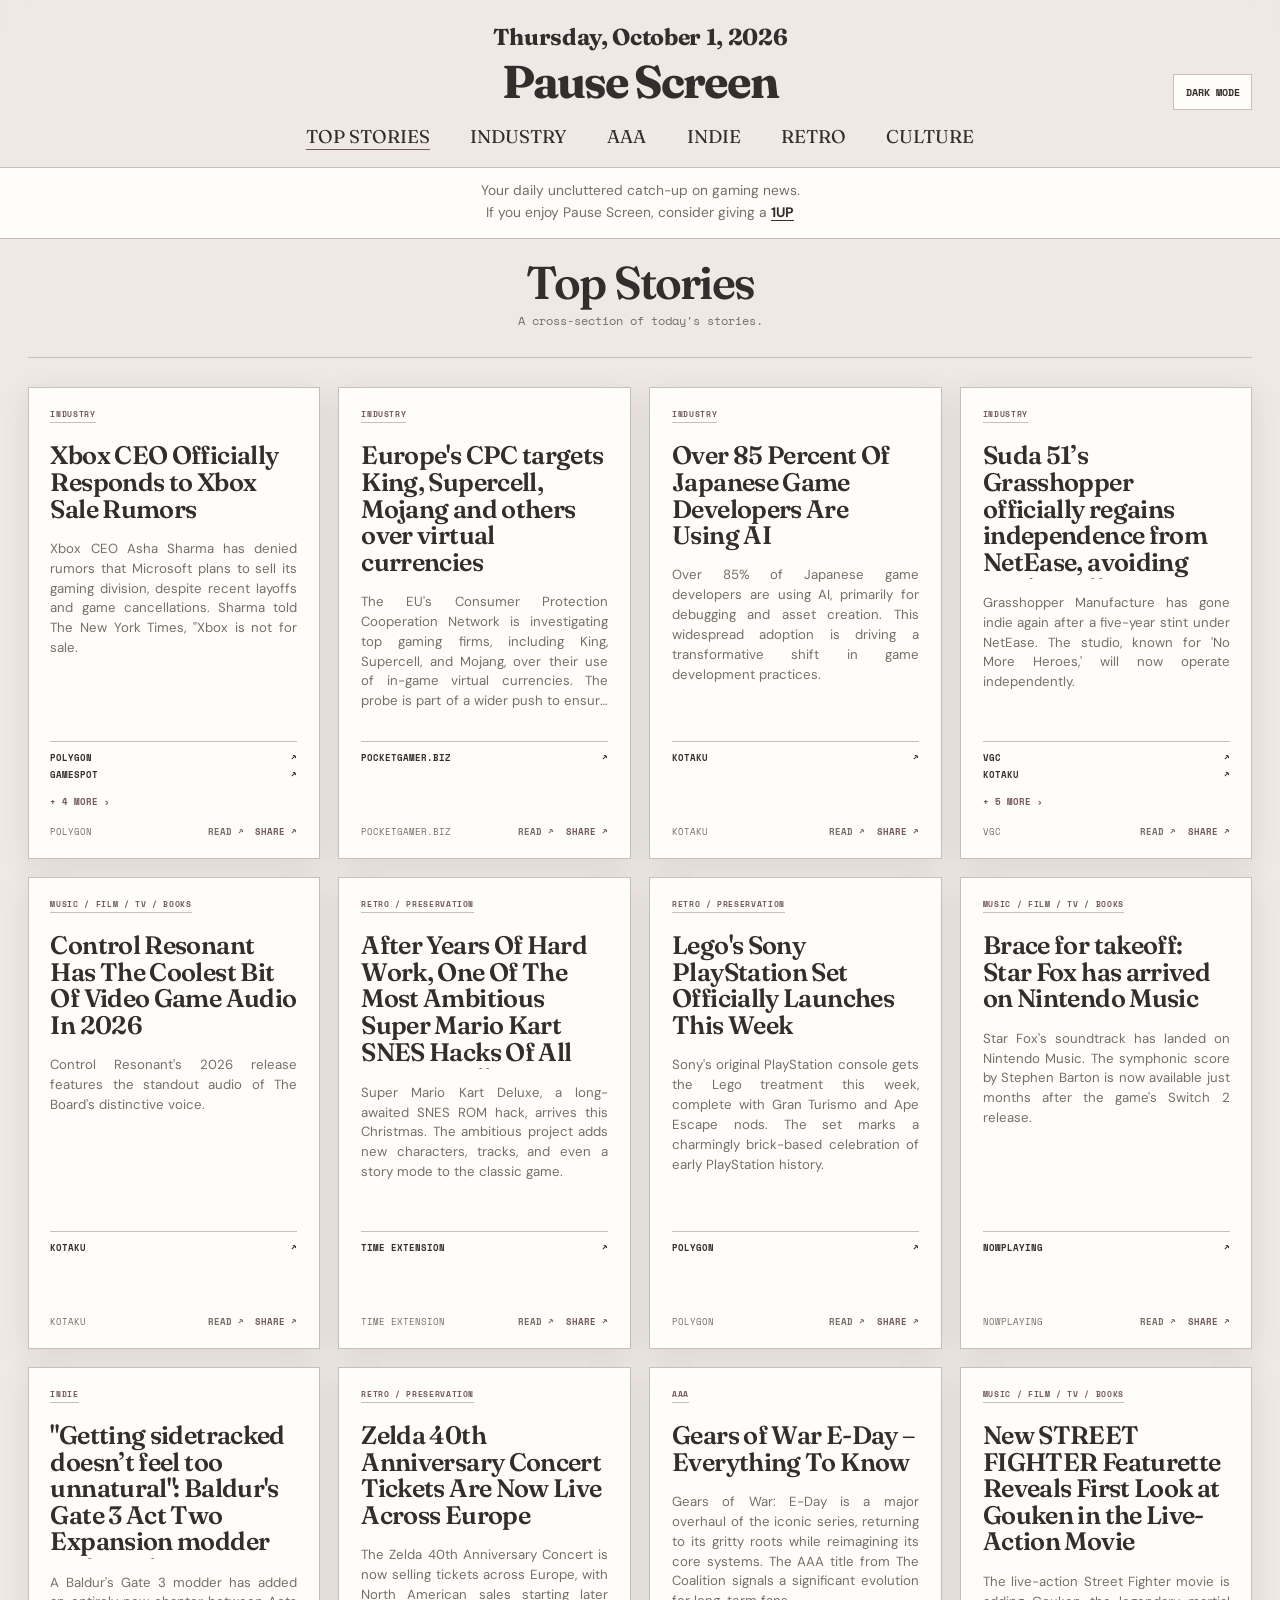
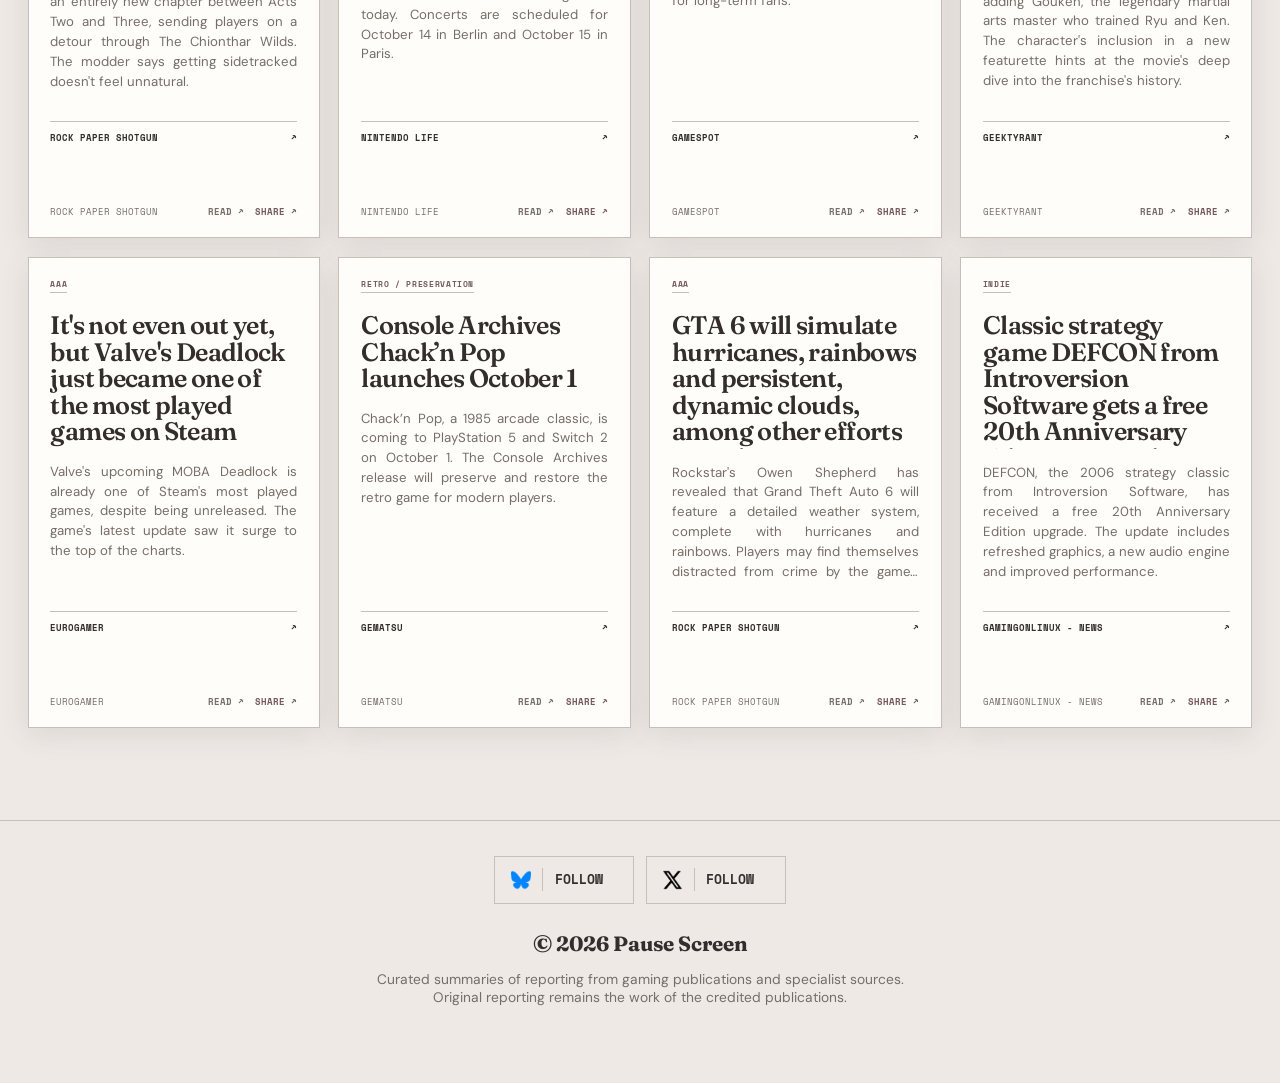
==== commit 8073ffad: "Update index.html" ====
--- a/index.html
+++ b/index.html
@@ -1,4 +1,4 @@
-<!doctype html><html lang="en"><head><meta charset="utf-8"><meta name="viewport" content="width=device-width,initial-scale=1"><meta name="color-scheme" content="light dark"><title>Pause Screen | Curated Gaming News</title><meta name="description" content="Pause Screen is your uncluttered daily catch-up on gaming news, covering the games industry, triple A, indie games, retro, game preservation, and gaming culture."><meta name="robots" content="index,follow,max-image-preview:large"><link rel="canonical" href="https://www.pausescreen.news/"><meta property="og:type" content="website"><meta property="og:site_name" content="Pause Screen"><meta property="og:title" content="Pause Screen | Curated Gaming News"><meta property="og:description" content="Pause Screen is your uncluttered daily catch-up on gaming news, covering the games industry, triple A, indie games, retro, game preservation, and gaming culture."><meta property="og:url" content="https://www.pausescreen.news/"><meta property="og:image" content="https://www.pausescreen.news/pausescreenretro.png"><meta name="twitter:card" content="summary_large_image"><meta name="twitter:image" content="https://www.pausescreen.news/pausescreenretro.png"><meta name="twitter:title" content="Pause Screen | Curated Gaming News"><meta name="twitter:description" content="Pause Screen is your uncluttered daily catch-up on gaming news, covering the games industry, triple A, indie games, retro, game preservation, and gaming culture."><script type="application/ld+json">{"@context":"https://schema.org","@type":"WebSite","name":"Pause Screen","url":"https://www.pausescreen.news/","description":"Pause Screen is your uncluttered daily catch-up on gaming news, covering the games industry, triple A, indie games, retro, game preservation, and gaming culture.","inLanguage":"en"}</script><link rel="apple-touch-icon" sizes="180x180" href="/apple-touch-icon.png"><link rel="icon" type="image/png" sizes="32x32" href="/favicon-32x32.png"><link rel="icon" type="image/png" sizes="16x16" href="/favicon-16x16.png"><link rel="manifest" href="/site.webmanifest"><link rel="preconnect" href="https://fonts.googleapis.com"><link rel="preconnect" href="https://fonts.gstatic.com" crossorigin><link href="https://fonts.googleapis.com/css2?family=DM+Sans:wght@400;500;600;700&family=Fraunces:opsz,wght@9..144,600;9..144,700&family=Space+Mono:wght@400;700&display=swap" rel="stylesheet"><link rel="stylesheet" href="assets/style.css"></head><body class="page-index"><header><div class="topbar"><div class="brand-stack"><span class="masthead-date">Thursday, October 1, 2026</span><a class="brand" href="./">Pause Screen<small>Pause. Catch up. Continue.</small></a></div><div class="header-tools"><button id="theme-toggle" type="button">Dark mode</button></div></div><nav><a class="active" href="./" data-desk="index">Top Stories</a><a class="" href="./" data-desk="industry">Industry</a><a class="" href="./" data-desk="mainstream">AAA</a><a class="" href="./" data-desk="indie">Indie</a><a class="" href="./" data-desk="retro">Retro</a><a class="" href="./" data-desk="media">Culture</a></nav><aside class="support-note" aria-label="Support Pause Screen"><p>Your daily uncluttered catch-up on gaming news. <br> If you enjoy Pause Screen, <span class="support-launch">consider</span> giving a <a class="support-target" href="https://ko-fi.com/pausescreen" target="_blank" rel="noopener noreferrer"><strong><span class="support-landing">1UP</span></strong></a></p><span class="support-dolphin" id="support-dolphin" aria-hidden="true"><img src="assets/dolphin.png" alt=""></span></aside></header><main><section class="site-view" data-view="index" data-title="Top Stories">
+<!doctype html><html lang="en"><head><meta charset="utf-8"><meta name="viewport" content="width=device-width,initial-scale=1"><meta name="color-scheme" content="light dark"><title>Pause Screen | Curated Gaming News</title><meta name="description" content="Pause Screen is your uncluttered daily catch-up on gaming news, covering the games industry, triple A, indie games, retro, game preservation, and gaming culture."><meta name="robots" content="index,follow,max-image-preview:large"><link rel="canonical" href="https://www.pausescreen.news/"><meta property="og:type" content="website"><meta property="og:site_name" content="Pause Screen"><meta property="og:title" content="Pause Screen | Curated Gaming News"><meta property="og:description" content="Pause Screen is your uncluttered daily catch-up on gaming news, covering the games industry, triple A, indie games, retro, game preservation, and gaming culture."><meta property="og:url" content="https://www.pausescreen.news/"><meta property="og:image" content="https://www.pausescreen.news/pausescreenretro.png"><meta name="twitter:card" content="summary_large_image"><meta name="twitter:image" content="https://www.pausescreen.news/pausescreenretro.png"><meta name="twitter:title" content="Pause Screen | Curated Gaming News"><meta name="twitter:description" content="Pause Screen is your uncluttered daily catch-up on gaming news, covering the games industry, triple A, indie games, retro, game preservation, and gaming culture."><script type="application/ld+json">{"@context":"https://schema.org","@type":"WebSite","name":"Pause Screen","url":"https://www.pausescreen.news/","description":"Pause Screen is your uncluttered daily catch-up on gaming news, covering the games industry, triple A, indie games, retro, game preservation, and gaming culture.","inLanguage":"en"}</script><link rel="apple-touch-icon" sizes="180x180" href="/apple-touch-icon.png"><link rel="icon" type="image/png" sizes="32x32" href="/favicon-32x32.png"><link rel="icon" type="image/png" sizes="16x16" href="/favicon-16x16.png"><link rel="manifest" href="/site.webmanifest"><link rel="preconnect" href="https://fonts.googleapis.com"><link rel="preconnect" href="https://fonts.gstatic.com" crossorigin><link href="https://fonts.googleapis.com/css2?family=DM+Sans:wght@400;500;600;700&family=Fraunces:opsz,wght@9..144,600;9..144,700&family=Space+Mono:wght@400;700&display=swap" rel="stylesheet"><link rel="stylesheet" href="assets/style.css"></head><body class="page-index"><header><div class="topbar"><div class="brand-stack"><span class="masthead-date">Thursday, October 1, 2026</span><a class="brand" href="./">Pause Screen</a></div><div class="header-tools"><button id="theme-toggle" type="button">Dark mode</button></div></div><nav><a class="active" href="./" data-desk="index">Top Stories</a><a class="" href="./" data-desk="industry">Industry</a><a class="" href="./" data-desk="mainstream">AAA</a><a class="" href="./" data-desk="indie">Indie</a><a class="" href="./" data-desk="retro">Retro</a><a class="" href="./" data-desk="media">Culture</a></nav><aside class="support-note" aria-label="Support Pause Screen"><p>Your daily uncluttered catch-up on gaming news. <br> If you enjoy Pause Screen, <span class="support-launch">consider</span> giving a <a class="support-target" href="https://ko-fi.com/pausescreen" target="_blank" rel="noopener noreferrer"><strong><span class="support-landing">1UP</span></strong></a></p><span class="support-dolphin" id="support-dolphin" aria-hidden="true"><img src="assets/dolphin.png" alt=""></span></aside></header><main><section class="site-view" data-view="index" data-title="Top Stories">
 <section class="hero"><div><h1>Top Stories</h1></div><p>A cross-section of today&#x27;s stories.</p></section>
 <section class="story-grid">
 <article class="story-card"><a class="card-link" href="https://www.polygon.com/xbox-not-for-sale-ceo-official-response-asha-sharma" target="_blank" rel="noopener" aria-label="Read Xbox CEO Officially Responds to Xbox Sale Rumors"></a><div class="meta"><span><div class="tags"><a class="tag" href="./" data-desk="industry">Industry</a></div></span></div><h2 title="Xbox CEO Officially Responds to Xbox Sale Rumors">Xbox CEO Officially Responds to Xbox Sale Rumors</h2><p class="summary">Xbox CEO Asha Sharma has denied rumors that Microsoft plans to sell its gaming division, despite recent layoffs and game cancellations. Sharma told The New York Times, &quot;Xbox is not for sale.</p><div class="card-spacer"></div><div class="coverage-deck"><div class="coverage-face coverage-front"><a href="https://www.polygon.com/xbox-not-for-sale-ceo-official-response-asha-sharma" target="_blank" rel="noopener" title="Polygon — Xbox CEO Officially Responds to Xbox Sale Rumors"><span>Polygon</span><span aria-hidden="true">↗</span></a><a href="https://www.gamespot.com/articles/xbox-ceo-insists-its-not-for-sale-amid-studio-closures-layoffs" target="_blank" rel="noopener" title="GameSpot — Xbox CEO Insists It’s Not For Sale Amid Studio Closures, Layoffs"><span>GameSpot</span><span aria-hidden="true">↗</span></a></div><div class="coverage-face coverage-back coverage-back-desktop" aria-hidden="true"><a href="https://www.gamesindustry.biz/xbox-ceo-asha-sharma-insists-xbox-is-not-for-sale" target="_blank" rel="noopener" title="GamesIndustry.biz — Xbox CEO Asha Sharma insists &quot;Xbox is not for sale&quot;"><span>GamesIndustry.biz</span><span aria-hidden="true">↗</span></a><a href="https://www.videogameschronicle.com/news/xbox-ceo-asha-sharma-insists-microsofts-gaming-business-is-not-for-sale" target="_blank" rel="noopener" title="VGC — Xbox CEO Asha Sharma insists Microsoft’s gaming business is ‘not for sale’"><span>VGC</span><span aria-hidden="true">↗</span></a><a href="https://kotaku.com/asha-sharma-says-xbox-is-not-for-sale-amid-concerns-microsofts-gaming-business-is-being-streamlined-for-a-spin-off-2000738651" target="_blank" rel="noopener" title="Kotaku — Asha Sharma Says ‘Xbox Is Not For Sale’ Amid Concerns Microsoft’s Gaming Business Is Being Streamlined For A Spin-Off"><span>Kotaku</span><span aria-hidden="true">↗</span></a><a href="https://www.eurogamer.net/xbox-not-for-sale-ceo-asha-sharma-console" target="_blank" rel="noopener" title="Eurogamer — &quot;Xbox is not for sale&quot;: CEO Asha Sharma says &quot;we will do whatever it takes&quot; to turn the console maker&#x27;s fortunes around"><span>Eurogamer</span><span aria-hidden="true">↗</span></a></div><div class="coverage-face coverage-back coverage-back-mobile" aria-hidden="true"><a href="https://www.gamespot.com/articles/xbox-ceo-insists-its-not-for-sale-amid-studio-closures-layoffs" target="_blank" rel="noopener" title="GameSpot — Xbox CEO Insists It’s Not For Sale Amid Studio Closures, Layoffs"><span>GameSpot</span><span aria-hidden="true">↗</span></a><a href="https://www.gamesindustry.biz/xbox-ceo-asha-sharma-insists-xbox-is-not-for-sale" target="_blank" rel="noopener" title="GamesIndustry.biz — Xbox CEO Asha Sharma insists &quot;Xbox is not for sale&quot;"><span>GamesIndustry.biz</span><span aria-hidden="true">↗</span></a><a href="https://www.videogameschronicle.com/news/xbox-ceo-asha-sharma-insists-microsofts-gaming-business-is-not-for-sale" target="_blank" rel="noopener" title="VGC — Xbox CEO Asha Sharma insists Microsoft’s gaming business is ‘not for sale’"><span>VGC</span><span aria-hidden="true">↗</span></a><a href="https://kotaku.com/asha-sharma-says-xbox-is-not-for-sale-amid-concerns-microsofts-gaming-business-is-being-streamlined-for-a-spin-off-2000738651" target="_blank" rel="noopener" title="Kotaku — Asha Sharma Says ‘Xbox Is Not For Sale’ Amid Concerns Microsoft’s Gaming Business Is Being Streamlined For A Spin-Off"><span>Kotaku</span><span aria-hidden="true">↗</span></a><a href="https://www.eurogamer.net/xbox-not-for-sale-ceo-asha-sharma-console" target="_blank" rel="noopener" title="Eurogamer — &quot;Xbox is not for sale&quot;: CEO Asha Sharma says &quot;we will do whatever it takes&quot; to turn the console maker&#x27;s fortunes around"><span>Eurogamer</span><span aria-hidden="true">↗</span></a></div><button class="coverage-toggle" type="button" aria-expanded="false"><span class="more-label desktop-coverage-label">+ 4 more ›</span><span class="more-label mobile-coverage-label">+ 5 more ›</span><span class="back-label desktop-coverage-label">‹ first 2</span><span class="back-label mobile-coverage-label">‹ first 1</span></button></div><div class="card-foot"><span>Polygon</span><span class="card-actions"><a class="story-read" href="https://www.polygon.com/xbox-not-for-sale-ceo-official-response-asha-sharma" target="_blank" rel="noopener" aria-label="Read original article">Read ↗</a><button class="story-share" type="button" data-share-title="Xbox CEO Officially Responds to Xbox Sale Rumors" data-share-summary="Xbox CEO Asha Sharma has denied rumors that Microsoft plans to sell its gaming division, despite recent layoffs and game cancellations. Sharma told The New…" data-share-source="Polygon" data-share-url="https://www.polygon.com/xbox-not-for-sale-ceo-official-response-asha-sharma" aria-label="Share this story">Share ↗</button></span></div></article>
@@ -46,8 +46,6 @@
 
 <article class="story-card"><a class="card-link" href="https://www.pocketgamer.biz/europes-cpc-targets-king-supercell-mojang-and-others-over-virtual-currencies" target="_blank" rel="noopener" aria-label="Read Europe&#x27;s CPC targets King, Supercell, Mojang and others over virtual currencies"></a><div class="meta"><span><div class="tags"><a class="tag" href="./" data-desk="industry">Industry</a></div></span></div><h2 title="Europe&#x27;s CPC targets King, Supercell, Mojang and others over virtual currencies">Europe&#x27;s CPC targets King, Supercell, Mojang and others over virtual currencies</h2><p class="summary">The EU&#x27;s Consumer Protection Cooperation Network is investigating top gaming firms, including King, Supercell, and Mojang, over their use of in-game virtual currencies. The probe is part of a wider push to ensure compliance with new EU regulations.</p><div class="card-spacer"></div><div class="coverage-deck"><div class="coverage-face coverage-front"><a href="https://www.pocketgamer.biz/europes-cpc-targets-king-supercell-mojang-and-others-over-virtual-currencies" target="_blank" rel="noopener" title="PocketGamer.biz — Europe&#x27;s CPC targets King, Supercell, Mojang and others over virtual currencies"><span>PocketGamer.biz</span><span aria-hidden="true">↗</span></a></div></div><div class="card-foot"><span>PocketGamer.biz</span><span class="card-actions"><a class="story-read" href="https://www.pocketgamer.biz/europes-cpc-targets-king-supercell-mojang-and-others-over-virtual-currencies" target="_blank" rel="noopener" aria-label="Read original article">Read ↗</a><button class="story-share" type="button" data-share-title="Europe&#x27;s CPC targets King, Supercell, Mojang and others over virtual currencies" data-share-summary="The EU&#x27;s Consumer Protection Cooperation Network is investigating top gaming firms, including King, Supercell, and Mojang, over their use of in-game virtual…" data-share-source="PocketGamer.biz" data-share-url="https://www.pocketgamer.biz/europes-cpc-targets-king-supercell-mojang-and-others-over-virtual-currencies" aria-label="Share this story">Share ↗</button></span></div></article>
 
-<article class="story-card"><a class="card-link" href="https://www.pocketgamer.biz/mario-kart-tour-shuts-down-after-seven-years-on-mobile" target="_blank" rel="noopener" aria-label="Read Mario Kart Tour shuts down after seven years on mobile"></a><div class="meta"><span><div class="tags"><a class="tag" href="./" data-desk="industry">Industry</a></div></span></div><h2 title="Mario Kart Tour shuts down after seven years on mobile">Mario Kart Tour shuts down after seven years on mobile</h2><p class="summary">Mario Kart Tour has shut down after seven years, with servers going offline on September 29th, leaving no option for offline play. Even those who already had the game installed are now unable to access it.</p><div class="card-spacer"></div><div class="coverage-deck"><div class="coverage-face coverage-front"><a href="https://www.pocketgamer.biz/mario-kart-tour-shuts-down-after-seven-years-on-mobile" target="_blank" rel="noopener" title="PocketGamer.biz — Mario Kart Tour shuts down after seven years on mobile"><span>PocketGamer.biz</span><span aria-hidden="true">↗</span></a></div></div><div class="card-foot"><span>PocketGamer.biz</span><span class="card-actions"><a class="story-read" href="https://www.pocketgamer.biz/mario-kart-tour-shuts-down-after-seven-years-on-mobile" target="_blank" rel="noopener" aria-label="Read original article">Read ↗</a><button class="story-share" type="button" data-share-title="Mario Kart Tour shuts down after seven years on mobile" data-share-summary="Mario Kart Tour has shut down after seven years, with servers going offline on September 29th, leaving no option for offline play. Even those who already had…" data-share-source="PocketGamer.biz" data-share-url="https://www.pocketgamer.biz/mario-kart-tour-shuts-down-after-seven-years-on-mobile" aria-label="Share this story">Share ↗</button></span></div></article>
-
 <article class="story-card"><a class="card-link" href="https://www.polygon.com/ace-combat-8-online-impressions" target="_blank" rel="noopener" aria-label="Read Ace Combat 8’s Stellar Multiplayer Reveals the Terrors of Live-Service Games"></a><div class="meta"><span><div class="tags"><a class="tag" href="./" data-desk="industry">Industry</a></div></span></div><h2 title="Ace Combat 8’s Stellar Multiplayer Reveals the Terrors of Live-Service Games">Ace Combat 8’s Stellar Multiplayer Reveals the Terrors of Live-Service Games</h2><p class="summary">Ace Combat 8’s multiplayer is a hit, but its live-service model is a miss. The game’s online action is overshadowed by a frustrating business approach.</p><div class="card-spacer"></div><div class="coverage-deck"><div class="coverage-face coverage-front"><a href="https://www.polygon.com/ace-combat-8-online-impressions" target="_blank" rel="noopener" title="Polygon — Ace Combat 8’s Stellar Multiplayer Reveals the Terrors of Live-Service Games"><span>Polygon</span><span aria-hidden="true">↗</span></a></div></div><div class="card-foot"><span>Polygon</span><span class="card-actions"><a class="story-read" href="https://www.polygon.com/ace-combat-8-online-impressions" target="_blank" rel="noopener" aria-label="Read original article">Read ↗</a><button class="story-share" type="button" data-share-title="Ace Combat 8’s Stellar Multiplayer Reveals the Terrors of Live-Service Games" data-share-summary="Ace Combat 8’s multiplayer is a hit, but its live-service model is a miss. The game’s online action is overshadowed by a frustrating business approach." data-share-source="Polygon" data-share-url="https://www.polygon.com/ace-combat-8-online-impressions" aria-label="Share this story">Share ↗</button></span></div></article>
 
 <article class="story-card"><a class="card-link" href="https://kotaku.com/alleged-rockstar-games-hacker-arrested-in-connection-with-data-breach-that-revealed-gta-online-profits-2000738638" target="_blank" rel="noopener" aria-label="Read Alleged Rockstar Games Hacker Arrested In Connection With Data Breach That Revealed GTA Online Profits"></a><div class="meta"><span><div class="tags"><a class="tag" href="./" data-desk="industry">Industry</a></div></span></div><h2 title="Alleged Rockstar Games Hacker Arrested In Connection With Data Breach That Revealed GTA Online Profits">Alleged Rockstar Games Hacker Arrested In Connection With Data Breach That Revealed GTA Online Profits</h2><p class="summary">An FBI arrest targets a leader of the ShinyHunters hacking group. The suspect is accused of stealing data that revealed GTA Online&#x27;s financials.</p><div class="card-spacer"></div><div class="coverage-deck"><div class="coverage-face coverage-front"><a href="https://kotaku.com/alleged-rockstar-games-hacker-arrested-in-connection-with-data-breach-that-revealed-gta-online-profits-2000738638" target="_blank" rel="noopener" title="Kotaku — Alleged Rockstar Games Hacker Arrested In Connection With Data Breach That Revealed GTA Online Profits"><span>Kotaku</span><span aria-hidden="true">↗</span></a></div></div><div class="card-foot"><span>Kotaku</span><span class="card-actions"><a class="story-read" href="https://kotaku.com/alleged-rockstar-games-hacker-arrested-in-connection-with-data-breach-that-revealed-gta-online-profits-2000738638" target="_blank" rel="noopener" aria-label="Read original article">Read ↗</a><button class="story-share" type="button" data-share-title="Alleged Rockstar Games Hacker Arrested In Connection With Data Breach That Revealed GTA Online Profits" data-share-summary="An FBI arrest targets a leader of the ShinyHunters hacking group. The suspect is accused of stealing data that revealed GTA Online&#x27;s financials." data-share-source="Kotaku" data-share-url="https://kotaku.com/alleged-rockstar-games-hacker-arrested-in-connection-with-data-breach-that-revealed-gta-online-profits-2000738638" aria-label="Share this story">Share ↗</button></span></div></article>
@@ -145,8 +143,6 @@
 
 <article class="story-card"><a class="card-link" href="https://www.gamespot.com/articles/diablo-5-seems-to-be-fixing-diablo-4s-biggest-mistake" target="_blank" rel="noopener" aria-label="Read Diablo 5 Seems To Be Fixing Diablo 4’s Biggest Mistake"></a><div class="meta"><span><div class="tags"><a class="tag" href="./" data-desk="mainstream">AAA</a></div></span></div><h2 title="Diablo 5 Seems To Be Fixing Diablo 4’s Biggest Mistake">Diablo 5 Seems To Be Fixing Diablo 4’s Biggest Mistake</h2><p class="summary">Diablo 5, due in 2029, will feature procedurally generated dungeons and worlds, fixing Diablo 4&#x27;s static open-world design. Blizzard is addressing criticisms with a return to random layouts and themes.</p><div class="card-spacer"></div><div class="coverage-deck"><div class="coverage-face coverage-front"><a href="https://www.gamespot.com/articles/diablo-5-seems-to-be-fixing-diablo-4s-biggest-mistake" target="_blank" rel="noopener" title="GameSpot — Diablo 5 Seems To Be Fixing Diablo 4’s Biggest Mistake"><span>GameSpot</span><span aria-hidden="true">↗</span></a></div></div><div class="card-foot"><span>GameSpot</span><span class="card-actions"><a class="story-read" href="https://www.gamespot.com/articles/diablo-5-seems-to-be-fixing-diablo-4s-biggest-mistake" target="_blank" rel="noopener" aria-label="Read original article">Read ↗</a><button class="story-share" type="button" data-share-title="Diablo 5 Seems To Be Fixing Diablo 4’s Biggest Mistake" data-share-summary="Diablo 5, due in 2029, will feature procedurally generated dungeons and worlds, fixing Diablo 4&#x27;s static open-world design. Blizzard is addressing criticisms…" data-share-source="GameSpot" data-share-url="https://www.gamespot.com/articles/diablo-5-seems-to-be-fixing-diablo-4s-biggest-mistake" aria-label="Share this story">Share ↗</button></span></div></article>
 
-<article class="story-card"><a class="card-link" href="https://www.ign.com/articles/new-uncharted-game-featuring-nathan-drake-reportedly-in-the-works-at-naughty-dog" target="_blank" rel="noopener" aria-label="Read New Uncharted Game Featuring Nathan Drake Reportedly in the Works at Naughty Dog"></a><div class="meta"><span><div class="tags"><a class="tag" href="./" data-desk="mainstream">AAA</a></div></span></div><h2 title="New Uncharted Game Featuring Nathan Drake Reportedly in the Works at Naughty Dog">New Uncharted Game Featuring Nathan Drake Reportedly in the Works at Naughty Dog</h2><p class="summary">A new Uncharted game starring Nathan Drake is reportedly in the works at Naughty Dog. The latest project may revive this iconic gaming franchise.</p><div class="card-spacer"></div><div class="coverage-deck"><div class="coverage-face coverage-front"><a href="https://www.ign.com/articles/new-uncharted-game-featuring-nathan-drake-reportedly-in-the-works-at-naughty-dog" target="_blank" rel="noopener" title="IGN — New Uncharted Game Featuring Nathan Drake Reportedly in the Works at Naughty Dog"><span>IGN</span><span aria-hidden="true">↗</span></a></div></div><div class="card-foot"><span>IGN</span><span class="card-actions"><a class="story-read" href="https://www.ign.com/articles/new-uncharted-game-featuring-nathan-drake-reportedly-in-the-works-at-naughty-dog" target="_blank" rel="noopener" aria-label="Read original article">Read ↗</a><button class="story-share" type="button" data-share-title="New Uncharted Game Featuring Nathan Drake Reportedly in the Works at Naughty Dog" data-share-summary="A new Uncharted game starring Nathan Drake is reportedly in the works at Naughty Dog. The latest project may revive this iconic gaming franchise." data-share-source="IGN" data-share-url="https://www.ign.com/articles/new-uncharted-game-featuring-nathan-drake-reportedly-in-the-works-at-naughty-dog" aria-label="Share this story">Share ↗</button></span></div></article>
-
 <article class="story-card"><a class="card-link" href="https://www.denofgeek.com/games/street-fighter-6-year-4-arjun-update" target="_blank" rel="noopener" aria-label="Read Street Fighter 6 Year 4 Ushers in the Franchise’s Exciting Future"></a><div class="meta"><span><div class="tags"><a class="tag" href="./" data-desk="mainstream">AAA</a></div></span></div><h2 title="Street Fighter 6 Year 4 Ushers in the Franchise’s Exciting Future">Street Fighter 6 Year 4 Ushers in the Franchise’s Exciting Future</h2><p class="summary">Street Fighter 6 has sold over seven million copies since its June 2023 launch. Year 4 kicks off with new content and a sweeping World Tour mode.</p><div class="card-spacer"></div><div class="coverage-deck"><div class="coverage-face coverage-front"><a href="https://www.denofgeek.com/games/street-fighter-6-year-4-arjun-update" target="_blank" rel="noopener" title="Den of Geek Games — Street Fighter 6 Year 4 Ushers in the Franchise’s Exciting Future"><span>Den of Geek Games</span><span aria-hidden="true">↗</span></a></div></div><div class="card-foot"><span>Den of Geek Games</span><span class="card-actions"><a class="story-read" href="https://www.denofgeek.com/games/street-fighter-6-year-4-arjun-update" target="_blank" rel="noopener" aria-label="Read original article">Read ↗</a><button class="story-share" type="button" data-share-title="Street Fighter 6 Year 4 Ushers in the Franchise’s Exciting Future" data-share-summary="Street Fighter 6 has sold over seven million copies since its June 2023 launch. Year 4 kicks off with new content and a sweeping World Tour mode." data-share-source="Den of Geek Games" data-share-url="https://www.denofgeek.com/games/street-fighter-6-year-4-arjun-update" aria-label="Share this story">Share ↗</button></span></div></article>
 
 <article class="story-card"><a class="card-link" href="https://www.pushsquare.com/news/2026/09/absolutely-massive-god-of-war-laufey-pre-orders-as-ps5-exclusive-starts-strong" target="_blank" rel="noopener" aria-label="Read &#x27;Absolutely Massive&#x27; God of War Laufey Pre-Orders as PS5 Exclusive Starts Strong"></a><div class="meta"><span><div class="tags"><a class="tag" href="./" data-desk="mainstream">AAA</a></div></span></div><h2 title="&#x27;Absolutely Massive&#x27; God of War Laufey Pre-Orders as PS5 Exclusive Starts Strong">&#x27;Absolutely Massive&#x27; God of War Laufey Pre-Orders as PS5 Exclusive Starts Strong</h2><p class="summary">God of War: Ragnarok’s spin-off, God of War: Laufey, is already a hit on the PS Store, ranking second in 44 countries just a day after its pre-orders opened. The game will launch on February 15.</p><div class="card-spacer"></div><div class="coverage-deck"><div class="coverage-face coverage-front"><a href="https://www.pushsquare.com/news/2026/09/absolutely-massive-god-of-war-laufey-pre-orders-as-ps5-exclusive-starts-strong" target="_blank" rel="noopener" title="Push Square — &#x27;Absolutely Massive&#x27; God of War Laufey Pre-Orders as PS5 Exclusive Starts Strong"><span>Push Square</span><span aria-hidden="true">↗</span></a></div></div><div class="card-foot"><span>Push Square</span><span class="card-actions"><a class="story-read" href="https://www.pushsquare.com/news/2026/09/absolutely-massive-god-of-war-laufey-pre-orders-as-ps5-exclusive-starts-strong" target="_blank" rel="noopener" aria-label="Read original article">Read ↗</a><button class="story-share" type="button" data-share-title="&#x27;Absolutely Massive&#x27; God of War Laufey Pre-Orders as PS5 Exclusive Starts Strong" data-share-summary="God of War: Ragnarok’s spin-off, God of War: Laufey, is already a hit on the PS Store, ranking second in 44 countries just a day after its pre-orders opened.…" data-share-source="Push Square" data-share-url="https://www.pushsquare.com/news/2026/09/absolutely-massive-god-of-war-laufey-pre-orders-as-ps5-exclusive-starts-strong" aria-label="Share this story">Share ↗</button></span></div></article>
@@ -180,8 +176,6 @@
 <article class="story-card"><a class="card-link" href="https://www.gematsu.com/2026/09/football-manager-27-launches-november-10-for-ps5-xbox-series-pc-ios-and-android" target="_blank" rel="noopener" aria-label="Read Football Manager 27 launches November 10 for PS5, Xbox Series, PC, iOS, and Android"></a><div class="meta"><span><div class="tags"><a class="tag" href="./" data-desk="mainstream">AAA</a></div></span></div><h2 title="Football Manager 27 launches November 10 for PS5, Xbox Series, PC, iOS, and Android">Football Manager 27 launches November 10 for PS5, Xbox Series, PC, iOS, and Android</h2><p class="summary">Football Manager 27 is launching on November 10 for PS5, Xbox Series, PC, iOS, and Android. The game is available on Steam, Epic Games Store, and Microsoft Store.</p><div class="card-spacer"></div><div class="coverage-deck"><div class="coverage-face coverage-front"><a href="https://www.gematsu.com/2026/09/football-manager-27-launches-november-10-for-ps5-xbox-series-pc-ios-and-android" target="_blank" rel="noopener" title="Gematsu — Football Manager 27 launches November 10 for PS5, Xbox Series, PC, iOS, and Android"><span>Gematsu</span><span aria-hidden="true">↗</span></a></div></div><div class="card-foot"><span>Gematsu</span><span class="card-actions"><a class="story-read" href="https://www.gematsu.com/2026/09/football-manager-27-launches-november-10-for-ps5-xbox-series-pc-ios-and-android" target="_blank" rel="noopener" aria-label="Read original article">Read ↗</a><button class="story-share" type="button" data-share-title="Football Manager 27 launches November 10 for PS5, Xbox Series, PC, iOS, and Android" data-share-summary="Football Manager 27 is launching on November 10 for PS5, Xbox Series, PC, iOS, and Android. The game is available on Steam, Epic Games Store, and Microsoft…" data-share-source="Gematsu" data-share-url="https://www.gematsu.com/2026/09/football-manager-27-launches-november-10-for-ps5-xbox-series-pc-ios-and-android" aria-label="Share this story">Share ↗</button></span></div></article>
 
 <article class="story-card"><a class="card-link" href="https://www.gamesradar.com/games/open-world/crimson-desert-dlc-charting-the-unknown-delayed-2-weeks-as-pearl-abyss-seeks-a-more-polished-and-stable-gameplay-experience" target="_blank" rel="noopener" aria-label="Read Crimson Desert DLC Charting the Unknown delayed 2 weeks as devs seek &quot;a more polished and stable gameplay experience&quot;"></a><div class="meta"><span><div class="tags"><a class="tag" href="./" data-desk="mainstream">AAA</a></div></span></div><h2 title="Crimson Desert DLC Charting the Unknown delayed 2 weeks as devs seek &quot;a more polished and stable gameplay experience&quot;">Crimson Desert DLC Charting the Unknown delayed 2 weeks as devs seek &quot;a more polished and stable gameplay experience&quot;</h2><p class="summary">Crimson Desert&#x27;s Charting the Unknown DLC has been pushed back by two weeks to ensure a smoother experience. The delay means it will now compete with Phantom Blade Zero.</p><div class="card-spacer"></div><div class="coverage-deck"><div class="coverage-face coverage-front"><a href="https://www.gamesradar.com/games/open-world/crimson-desert-dlc-charting-the-unknown-delayed-2-weeks-as-pearl-abyss-seeks-a-more-polished-and-stable-gameplay-experience" target="_blank" rel="noopener" title="GamesRadar+ — Crimson Desert DLC Charting the Unknown delayed 2 weeks as devs seek &quot;a more polished and stable gameplay experience&quot;"><span>GamesRadar+</span><span aria-hidden="true">↗</span></a></div></div><div class="card-foot"><span>GamesRadar+</span><span class="card-actions"><a class="story-read" href="https://www.gamesradar.com/games/open-world/crimson-desert-dlc-charting-the-unknown-delayed-2-weeks-as-pearl-abyss-seeks-a-more-polished-and-stable-gameplay-experience" target="_blank" rel="noopener" aria-label="Read original article">Read ↗</a><button class="story-share" type="button" data-share-title="Crimson Desert DLC Charting the Unknown delayed 2 weeks as devs seek &quot;a more polished and stable gameplay experience&quot;" data-share-summary="Crimson Desert&#x27;s Charting the Unknown DLC has been pushed back by two weeks to ensure a smoother experience. The delay means it will now compete with Phantom…" data-share-source="GamesRadar+" data-share-url="https://www.gamesradar.com/games/open-world/crimson-desert-dlc-charting-the-unknown-delayed-2-weeks-as-pearl-abyss-seeks-a-more-polished-and-stable-gameplay-experience" aria-label="Share this story">Share ↗</button></span></div></article>
-
-<article class="story-card"><a class="card-link" href="https://www.pushsquare.com/news/2026/10/rumour-new-uncharted-game-in-the-works-at-naughty-dog-nathan-drake-not-the-lead-character" target="_blank" rel="noopener" aria-label="Read Rumour: New Uncharted Game in the Works at Naughty Dog, Nathan Drake Not the Lead Character"></a><div class="meta"><span><div class="tags"><a class="tag" href="./" data-desk="mainstream">AAA</a></div></span></div><h2 title="Rumour: New Uncharted Game in the Works at Naughty Dog, Nathan Drake Not the Lead Character">Rumour: New Uncharted Game in the Works at Naughty Dog, Nathan Drake Not the Lead Character</h2><p class="summary">Naughty Dog is reportedly developing a new Uncharted game, with Shaun Escayag at the helm. The series is set to move on from Nathan Drake as the lead.</p><div class="card-spacer"></div><div class="coverage-deck"><div class="coverage-face coverage-front"><a href="https://www.pushsquare.com/news/2026/10/rumour-new-uncharted-game-in-the-works-at-naughty-dog-nathan-drake-not-the-lead-character" target="_blank" rel="noopener" title="Push Square — Rumour: New Uncharted Game in the Works at Naughty Dog, Nathan Drake Not the Lead Character"><span>Push Square</span><span aria-hidden="true">↗</span></a></div></div><div class="card-foot"><span>Push Square</span><span class="card-actions"><a class="story-read" href="https://www.pushsquare.com/news/2026/10/rumour-new-uncharted-game-in-the-works-at-naughty-dog-nathan-drake-not-the-lead-character" target="_blank" rel="noopener" aria-label="Read original article">Read ↗</a><button class="story-share" type="button" data-share-title="Rumour: New Uncharted Game in the Works at Naughty Dog, Nathan Drake Not the Lead Character" data-share-summary="Naughty Dog is reportedly developing a new Uncharted game, with Shaun Escayag at the helm. The series is set to move on from Nathan Drake as the lead." data-share-source="Push Square" data-share-url="https://www.pushsquare.com/news/2026/10/rumour-new-uncharted-game-in-the-works-at-naughty-dog-nathan-drake-not-the-lead-character" aria-label="Share this story">Share ↗</button></span></div></article>
 
 <article class="story-card"><a class="card-link" href="https://www.gamesradar.com/games/open-world/warlock-boss-says-dont-expect-a-baldurs-gate-3-style-fluid-story-the-main-narrative-moments-youre-going-to-go-through-are-written-down" target="_blank" rel="noopener" aria-label="Read Warlock boss says don&#x27;t expect a Baldur&#x27;s Gate 3-style fluid story, main story beats are &quot;written&quot;"></a><div class="meta"><span><div class="tags"><a class="tag" href="./" data-desk="mainstream">AAA</a></div></span></div><h2 title="Warlock boss says don&#x27;t expect a Baldur&#x27;s Gate 3-style fluid story, main story beats are &quot;written&quot;">Warlock boss says don&#x27;t expect a Baldur&#x27;s Gate 3-style fluid story, main story beats are &quot;written&quot;</h2><p class="summary">Warlock&#x27;s upcoming RPG won&#x27;t follow Baldur&#x27;s Gate 3&#x27;s player-driven story approach. Players will share key narrative moments.</p><div class="card-spacer"></div><div class="coverage-deck"><div class="coverage-face coverage-front"><a href="https://www.gamesradar.com/games/open-world/warlock-boss-says-dont-expect-a-baldurs-gate-3-style-fluid-story-the-main-narrative-moments-youre-going-to-go-through-are-written-down" target="_blank" rel="noopener" title="GamesRadar+ — Warlock boss says don&#x27;t expect a Baldur&#x27;s Gate 3-style fluid story, main story beats are &quot;written&quot;"><span>GamesRadar+</span><span aria-hidden="true">↗</span></a></div></div><div class="card-foot"><span>GamesRadar+</span><span class="card-actions"><a class="story-read" href="https://www.gamesradar.com/games/open-world/warlock-boss-says-dont-expect-a-baldurs-gate-3-style-fluid-story-the-main-narrative-moments-youre-going-to-go-through-are-written-down" target="_blank" rel="noopener" aria-label="Read original article">Read ↗</a><button class="story-share" type="button" data-share-title="Warlock boss says don&#x27;t expect a Baldur&#x27;s Gate 3-style fluid story, main story beats are &quot;written&quot;" data-share-summary="Warlock&#x27;s upcoming RPG won&#x27;t follow Baldur&#x27;s Gate 3&#x27;s player-driven story approach. Players will share key narrative moments." data-share-source="GamesRadar+" data-share-url="https://www.gamesradar.com/games/open-world/warlock-boss-says-dont-expect-a-baldurs-gate-3-style-fluid-story-the-main-narrative-moments-youre-going-to-go-through-are-written-down" aria-label="Share this story">Share ↗</button></span></div></article>
 
--- a/assets/style.css
+++ b/assets/style.css
@@ -1,2 +1,2 @@
 @import url('https://fonts.googleapis.com/css2?family=DM+Sans:wght@400;500;600;700&family=Fraunces:opsz,wght@9..144,600;9..144,700&family=Space+Mono:wght@400;700&display=swap');
-:root{--paper:#eee9e5;--card:#fffdf9;--ink:#332e2b;--muted:#756d68;--line:#c9bfba;--accent:#73595d;--shadow:rgba(91,72,70,.12);--header:rgba(238,233,229,.96)}:root[data-theme="dark"]{--paper:#111315;--card:#191b1e;--ink:#f1ece7;--muted:#aaa19b;--line:#3b3938;--accent:#d4aaa9;--shadow:rgba(0,0,0,.24);--header:rgba(17,19,21,.96)}*{box-sizing:border-box}html{-webkit-text-size-adjust:100%;text-size-adjust:100%}html,body{background:var(--paper)}body{margin:0;color:var(--ink);font-family:"DM Sans",sans-serif;transition:background .18s,color .18s}a{color:inherit}header{position:sticky;top:0;z-index:10;background:var(--header);backdrop-filter:blur(12px);border-bottom:1px solid var(--line)}.page-index header{margin-bottom:0}.topbar,nav,main,footer{max-width:1680px;margin:auto}.topbar{padding:20px 24px 13px;display:flex;justify-content:center;align-items:end;gap:24px;position:relative;text-align:center}.brand-stack{display:flex;flex-direction:column;align-items:center}.masthead-date{font:600 11px "Space Mono",monospace;letter-spacing:.18em;color:var(--muted);margin-bottom:2px}.brand{font-family:"Fraunces",serif;font-size:40px;font-weight:700;letter-spacing:-.045em;text-decoration:none}.brand small{font-family:"Space Mono",monospace;display:block;font-size:8px;letter-spacing:.18em;text-transform:uppercase;margin-top:2px;color:var(--muted)}.header-tools{position:absolute;right:24px;bottom:13px;display:flex;align-items:center;gap:15px;font:400 9px "Space Mono",monospace;text-transform:uppercase;color:var(--muted)}#theme-toggle{font:700 9px "Space Mono",monospace;text-transform:uppercase;background:var(--card);color:var(--ink);border:1px solid var(--line);padding:8px 10px;cursor:pointer}#theme-toggle:hover{border-color:var(--accent)}nav{padding:0 24px 13px;display:flex;justify-content:center;gap:17px;overflow:auto;white-space:nowrap}nav a{font:400 9px "Space Mono",monospace;text-transform:uppercase;text-decoration:none;color:var(--ink);padding-bottom:3px}nav a.active,nav a:hover{text-decoration:underline;text-underline-offset:5px;text-decoration-color:var(--accent)}main{padding:0 24px 80px}.hero{display:grid;grid-template-columns:1.2fr .8fr;gap:40px;align-items:end;border-bottom:1px solid var(--line);padding:18px 0 25px;margin:0 0 25px}.hero h1{font-family:"Fraunces",serif;font-size:40px;line-height:1;letter-spacing:-.04em;margin:0;font-weight:600}.page-index .hero h1{font-size:40px;line-height:1;letter-spacing:-.04em}.hero p{font-family:"Fraunces",serif;font-size:18px;line-height:1.45;color:var(--muted);max-width:620px;margin:0}.support-note{position:relative;overflow:visible;max-width:1680px;margin:0 auto;padding:11px 24px 13px;border-top:1px solid var(--line);background:var(--card);font:400 12px/1.55 "DM Sans",sans-serif;color:var(--muted);-webkit-text-size-adjust:none;text-size-adjust:none}.support-note p,.support-note span,.support-note a,.support-note strong{font-family:"DM Sans",sans-serif;font-size:12px;line-height:1.55}.support-note p{margin:0;font-weight:400}@media(min-width:721px){.support-note p{text-align:center}}.support-pair,.support-launch,.support-target{font-size:12px;line-height:1.55}.support-note strong{color:var(--ink)}.support-note a{position:relative;color:var(--ink);font-weight:700;text-underline-offset:3px}.support-pair{display:inline-block;white-space:nowrap}.support-launch,.support-target{position:relative;display:inline-block}.support-dolphin{position:absolute;z-index:30;width:48px;height:auto;left:0;top:0;transform-origin:50% 50%;opacity:0;image-rendering:pixelated;pointer-events:none}.support-dolphin img{display:block;width:100%;height:auto;image-rendering:pixelated}.support-pixel,.support-heart{position:absolute;z-index:29;pointer-events:none;opacity:0}.support-pixel{width:6px;height:6px;background:#29c7ef;box-shadow:0 0 5px #29c7ef}.support-heart{color:#ff6688;font:20px monospace;line-height:1}.story-grid{display:grid;grid-template-columns:repeat(5,minmax(0,1fr));gap:16px}.story-card{position:relative;background:var(--card);border:1px solid var(--line);padding:19px 19px 17px;height:410px;display:flex;flex-direction:column;overflow:hidden;box-shadow:0 6px 24px var(--shadow);transition:transform .18s,box-shadow .18s,border-color .18s}.story-card:hover{transform:translateY(-4px);box-shadow:0 12px 30px var(--shadow);border-color:var(--accent)}.card-link{position:absolute;inset:0;z-index:1}.meta{display:flex;justify-content:space-between;gap:10px;font:400 8px/1.35 "Space Mono",monospace;text-transform:uppercase;letter-spacing:.07em;color:var(--accent)}.meta>span:last-child{position:relative;z-index:2}.tags{display:flex;justify-content:flex-end;gap:5px;flex-wrap:wrap}.tag{font:700 7px/1.2 "Space Mono",monospace;text-decoration:none;text-transform:uppercase;border-bottom:1px solid var(--line);padding-bottom:2px}.tag:hover{border-color:var(--accent)}.story-card h2{font-family:"Fraunces",serif;font-size:22px;line-height:1.05;letter-spacing:-.025em;margin:17px 0 12px;font-weight:600;max-height:5.4em;overflow:hidden;overflow-wrap:anywhere;padding-bottom:.12em}.summary{font-size:11.5px;line-height:1.5;margin:0;color:var(--muted);display:-webkit-box;height:9em;min-height:9em;max-height:9em;overflow:hidden;text-align:justify;text-justify:inter-word;-webkit-box-orient:vertical;-webkit-line-clamp:6;line-clamp:6;overflow-wrap:anywhere}.card-spacer{flex:1;min-height:8px}.coverage-deck{position:relative;z-index:2;height:58px;border-top:1px solid var(--line);padding-top:9px;overflow:hidden}.coverage-face{height:28px;display:grid;align-content:start;gap:4px;transition:opacity .16s ease,transform .16s ease}.coverage-face>a,.coverage-static{display:flex;justify-content:space-between;gap:8px;min-width:0;text-decoration:none;font:700 8px/1.35 "Space Mono",monospace;text-transform:uppercase;color:var(--ink)}.coverage-face>a span:first-child,.coverage-static span:first-child{white-space:nowrap;overflow:hidden;text-overflow:ellipsis}.coverage-face>a:hover{text-decoration:underline;text-underline-offset:2px}.coverage-back{position:absolute;left:0;right:0;top:9px;overflow-y:auto;padding-right:4px;opacity:0;transform:translateX(12px);pointer-events:none}.coverage-back-mobile,.mobile-coverage-label{display:none}.coverage-deck.show-more .coverage-front{opacity:0;transform:translateX(-12px);pointer-events:none}.coverage-deck.show-more .coverage-back{opacity:1;transform:none;pointer-events:auto}.coverage-toggle{position:absolute;left:0;bottom:0;z-index:3;border:0;padding:0;background:transparent;color:var(--accent);cursor:pointer;font:700 8px "Space Mono",monospace;text-transform:uppercase}.coverage-toggle:hover{text-decoration:underline;text-underline-offset:2px}.back-label{display:none}.coverage-deck.show-more .more-label{display:none}.coverage-deck.show-more .back-label{display:inline}.card-foot{position:relative;z-index:2;margin-top:auto;padding-top:15px;display:flex;justify-content:space-between;gap:8px;font:400 8px "Space Mono",monospace;text-transform:uppercase;color:var(--muted)}.card-actions{position:relative;z-index:2;display:flex;align-items:center;gap:10px}.story-read,.story-share{position:relative;z-index:3;font:700 8px "Space Mono",monospace;text-transform:uppercase}.story-read{color:var(--muted);text-decoration:none}.story-share{border:0;padding:0;background:transparent;color:var(--accent);cursor:pointer}.story-read:hover,.story-share:hover{text-decoration:underline;text-underline-offset:2px}.desk{padding:36px 0;border-top:1px solid var(--line)}.desk-head{display:flex;align-items:end;justify-content:space-between;gap:20px;margin-bottom:17px}.desk-head h2{font-family:"Fraunces",serif;font-size:34px;letter-spacing:-.035em;margin:0}.desk-head a{font:700 9px "Space Mono",monospace;text-transform:uppercase;text-decoration:none}.desk-list{display:grid;grid-template-columns:repeat(3,1fr);gap:12px}.desk-card{background:var(--card);border:1px solid var(--line);padding:16px}.desk-card b{font:400 8px "Space Mono",monospace;color:var(--accent)}.desk-card h3{font-family:"Fraunces",serif;font-size:18px;line-height:1.18;margin:8px 0 0}.empty{padding:42px 0;color:var(--muted)}.empty h2{font-family:"Fraunces",serif;font-size:32px;color:var(--ink)}footer{padding:30px 24px 55px;text-align:center;color:var(--muted);border-top:1px solid var(--line);font-size:12px}.social-follow{display:flex;justify-content:center;align-items:center;gap:10px;margin:0 0 24px}.social-follow-link{display:inline-flex;align-items:center;gap:10px;min-width:122px;padding:10px 14px;border:1px solid var(--line);background:transparent;color:var(--ink);text-decoration:none;font:700 11px "Space Mono",monospace;text-transform:uppercase}.social-follow-link:hover{border-color:var(--accent)}.social-icon{display:inline-grid;place-items:center;min-width:27px;height:20px;padding-right:10px;border-right:1px solid var(--line)}.social-icon img{display:block;width:17px;height:17px;object-fit:contain}.social-icon img.xlogo-light{display:none}:root[data-theme="dark"] .social-icon img.xlogo-dark{display:none}:root[data-theme="dark"] .social-icon img.xlogo-light{display:block}footer b{font-family:"Fraunces",serif;font-size:18px;color:var(--ink)}@media(max-width:1280px){.story-grid{grid-template-columns:repeat(4,1fr)}}@media(max-width:1000px){.story-grid{grid-template-columns:repeat(3,1fr)}}@media(max-width:720px){.header-tools{position:static}.topbar{flex-direction:column;align-items:center}.story-grid{grid-template-columns:repeat(2,1fr)}.hero{grid-template-columns:1fr}.desk-list{grid-template-columns:1fr}}@media(min-width:721px){.coverage-toggle .mobile-coverage-label{display:none}.coverage-deck.show-more .coverage-toggle .mobile-coverage-label.back-label{display:none}.coverage-deck.show-more .coverage-toggle .desktop-coverage-label.back-label{display:inline}.hero{display:flex;flex-direction:column;align-items:center;justify-content:center;gap:6px;text-align:center}.hero p{font:400 10px/1.4 "Space Mono",monospace;max-width:760px;text-align:center}}@media(min-width:1001px){body{zoom:1.15}}@media(max-width:720px){.social-follow{gap:7px;margin-bottom:20px}.social-follow-link{min-width:0;padding:7px 9px;gap:7px;font-size:9px}.social-icon{width:18px;height:16px;padding-right:7px}.social-icon img{width:14px;height:14px}.coverage-deck{height:58px}.coverage-front{height:28px;overflow:hidden}.coverage-front>a:nth-child(n+2),.coverage-front>.coverage-static:nth-child(n+2){display:none}.coverage-back-desktop{display:none}.coverage-back-mobile{display:grid}.coverage-toggle .desktop-coverage-label{display:none}.coverage-toggle .mobile-coverage-label{display:inline}.coverage-deck.show-more .coverage-toggle .mobile-coverage-label.more-label{display:none}.coverage-deck.show-more .coverage-toggle .desktop-coverage-label.back-label{display:none}.coverage-deck.show-more .coverage-toggle .mobile-coverage-label.back-label{display:inline}.coverage-deck:not(.show-more) .coverage-toggle .mobile-coverage-label.back-label{display:none}.coverage-back{top:9px;bottom:18px;height:auto;overflow-y:auto;padding-bottom:3px}.coverage-toggle{bottom:0;background:var(--card);padding:2px 6px 1px 0}.header-tools{position:absolute;right:14px;top:14px;bottom:auto}.topbar{flex-direction:column;align-items:center}.story-grid{grid-template-columns:1fr}.hero{grid-template-columns:1fr;text-align:center;justify-items:center}.hero h1,.page-index .hero h1{font-size:30px}.hero p{display:none}.desk-list{grid-template-columns:1fr}nav{justify-content:center;flex-wrap:wrap;white-space:normal;row-gap:8px}.support-note{text-align:center;padding-left:18px;padding-right:18px}.brand-stack,.topbar{text-align:center}#theme-toggle{width:32px;height:32px;padding:0;font-size:0;line-height:1;border:0;background:transparent;border-radius:0;display:grid;place-items:center}#theme-toggle::before{font-family:Arial,sans-serif;font-size:17px;line-height:1;content:"☾"}#theme-toggle[data-icon="sun"]::before{content:"☀"}}@media(max-width:480px){.story-grid{grid-template-columns:1fr}.story-card{height:380px;min-height:380px}.story-card h2{display:-webkit-box;-webkit-box-orient:vertical;-webkit-line-clamp:5;line-clamp:5;max-height:none;overflow:hidden;padding-bottom:.22em;flex-shrink:0}.summary{font-size:12.5px;height:8.75em;min-height:8.75em;max-height:8.75em}.brand{font-size:32px}.hero h1,.page-index .hero h1{font-size:28px}.topbar{align-items:center}}@media(max-width:900px) and (orientation:landscape){.story-grid{grid-template-columns:repeat(2,minmax(0,1fr))}}@media(min-width:901px) and (max-width:1100px) and (orientation:landscape){.story-grid{grid-template-columns:repeat(3,minmax(0,1fr))}}+:root{--paper:#eee9e5;--card:#fffdf9;--ink:#332e2b;--muted:#756d68;--line:#c9bfba;--accent:#73595d;--shadow:rgba(91,72,70,.12);--header:rgba(238,233,229,.96)}:root[data-theme="dark"]{--paper:#111315;--card:#191b1e;--ink:#f1ece7;--muted:#aaa19b;--line:#3b3938;--accent:#d4aaa9;--shadow:rgba(0,0,0,.24);--header:rgba(17,19,21,.96)}*{box-sizing:border-box}html{-webkit-text-size-adjust:100%;text-size-adjust:100%}html,body{background:var(--paper)}body{margin:0;color:var(--ink);font-family:"DM Sans",sans-serif;transition:background .18s,color .18s}a{color:inherit}header{position:sticky;top:0;z-index:10;background:var(--header);backdrop-filter:blur(12px);border-bottom:1px solid var(--line)}.page-index header{margin-bottom:0}.topbar,nav,main,footer{max-width:1680px;margin:auto}.topbar{padding:20px 24px 13px;display:flex;justify-content:center;align-items:end;gap:24px;position:relative;text-align:center}.brand-stack{display:flex;flex-direction:column;align-items:center}.masthead-date{font-family:"Fraunces",serif;font-size:20px;font-weight:700;letter-spacing:-.015em;text-decoration:none;margin-bottom:2px}.brand{font-family:"Fraunces",serif;font-size:40px;font-weight:700;letter-spacing:-.045em;text-decoration:none}.brand small{font-family:"Fraunces",serif;font-size:11px;display:block;letter-spacing:.18em;text-transform:uppercase;margin-top:2px;color:var(--muted)}.header-tools{position:absolute;right:24px;bottom:13px;display:flex;align-items:center;gap:15px;font:400 9px "Space Mono",monospace;text-transform:uppercase;color:var(--muted)}#theme-toggle{font:700 9px "Space Mono",monospace;text-transform:uppercase;background:var(--card);color:var(--ink);border:1px solid var(--line);padding:8px 10px;cursor:pointer}#theme-toggle:hover{border-color:var(--accent)}nav{padding:0 24px 13px;display:flex;justify-content:center;gap:35px;overflow:auto;white-space:nowrap}nav a{font-family:"Fraunces",serif; font:400 13px,monospace;text-transform:uppercase;text-decoration:none;color:var(--ink);padding-bottom:3px}nav a.active,nav a:hover{text-decoration:underline;text-underline-offset:5px;text-decoration-color:var(--accent)}main{padding:0 24px 80px}.hero{display:grid;grid-template-columns:1.2fr .8fr;gap:40px;align-items:end;border-bottom:1px solid var(--line);padding:18px 0 25px;margin:0 0 25px}.hero h1{font-family:"Fraunces",serif;font-size:40px;line-height:1;letter-spacing:-.04em;margin:0;font-weight:600}.page-index .hero h1{font-size:40px;line-height:1;letter-spacing:-.04em}.hero p{font-family:"Fraunces",serif;font-size:18px;line-height:1.45;color:var(--muted);max-width:620px;margin:0}.support-note{position:relative;overflow:visible;max-width:1680px;margin:0 auto;padding:11px 24px 13px;border-top:1px solid var(--line);background:var(--card);font:400 12px/1.55 "DM Sans",sans-serif;color:var(--muted);-webkit-text-size-adjust:none;text-size-adjust:none}.support-note p,.support-note span,.support-note a,.support-note strong{font-family:"DM Sans",sans-serif;font-size:12px;line-height:1.55}.support-note p{margin:0;font-weight:400}@media(min-width:721px){.support-note p{text-align:center}}.support-pair,.support-launch,.support-target{font-size:12px;line-height:1.55}.support-note strong{color:var(--ink)}.support-note a{position:relative;color:var(--ink);font-weight:700;text-underline-offset:3px}.support-pair{display:inline-block;white-space:nowrap}.support-launch,.support-target{position:relative;display:inline-block}.support-dolphin{position:absolute;z-index:30;width:48px;height:auto;left:0;top:0;transform-origin:50% 50%;opacity:0;image-rendering:pixelated;pointer-events:none}.support-dolphin img{display:block;width:100%;height:auto;image-rendering:pixelated}.support-pixel,.support-heart{position:absolute;z-index:29;pointer-events:none;opacity:0}.support-pixel{width:6px;height:6px;background:#29c7ef;box-shadow:0 0 5px #29c7ef}.support-heart{color:#ff6688;font:20px monospace;line-height:1}.story-grid{display:grid;grid-template-columns:repeat(5,minmax(0,1fr));gap:16px}.story-card{position:relative;background:var(--card);border:1px solid var(--line);padding:19px 19px 17px;height:410px;display:flex;flex-direction:column;overflow:hidden;box-shadow:0 6px 24px var(--shadow);transition:transform .18s,box-shadow .18s,border-color .18s}.story-card:hover{transform:translateY(-4px);box-shadow:0 12px 30px var(--shadow);border-color:var(--accent)}.card-link{position:absolute;inset:0;z-index:1}.meta{display:flex;justify-content:space-between;gap:10px;font:400 8px/1.35 "Space Mono",monospace;text-transform:uppercase;letter-spacing:.07em;color:var(--accent)}.meta>span:last-child{position:relative;z-index:2}.tags{display:flex;justify-content:flex-end;gap:5px;flex-wrap:wrap}.tag{font:700 7px/1.2 "Space Mono",monospace;text-decoration:none;text-transform:uppercase;border-bottom:1px solid var(--line);padding-bottom:2px}.tag:hover{border-color:var(--accent)}.story-card h2{font-family:"Fraunces",serif;font-size:22px;line-height:1.05;letter-spacing:-.025em;margin:17px 0 12px;font-weight:600;max-height:5.4em;overflow:hidden;overflow-wrap:anywhere;padding-bottom:.12em}.summary{font-size:11.5px;line-height:1.5;margin:0;color:var(--muted);display:-webkit-box;height:9em;min-height:9em;max-height:9em;overflow:hidden;text-align:justify;text-justify:inter-word;-webkit-box-orient:vertical;-webkit-line-clamp:6;line-clamp:6;overflow-wrap:anywhere}.card-spacer{flex:1;min-height:8px}.coverage-deck{position:relative;z-index:2;height:58px;border-top:1px solid var(--line);padding-top:9px;overflow:hidden}.coverage-face{height:28px;display:grid;align-content:start;gap:4px;transition:opacity .16s ease,transform .16s ease}.coverage-face>a,.coverage-static{display:flex;justify-content:space-between;gap:8px;min-width:0;text-decoration:none;font:700 8px/1.35 "Space Mono",monospace;text-transform:uppercase;color:var(--ink)}.coverage-face>a span:first-child,.coverage-static span:first-child{white-space:nowrap;overflow:hidden;text-overflow:ellipsis}.coverage-face>a:hover{text-decoration:underline;text-underline-offset:2px}.coverage-back{position:absolute;left:0;right:0;top:9px;overflow-y:auto;padding-right:4px;opacity:0;transform:translateX(12px);pointer-events:none}.coverage-back-mobile,.mobile-coverage-label{display:none}.coverage-deck.show-more .coverage-front{opacity:0;transform:translateX(-12px);pointer-events:none}.coverage-deck.show-more .coverage-back{opacity:1;transform:none;pointer-events:auto}.coverage-toggle{position:absolute;left:0;bottom:0;z-index:3;border:0;padding:0;background:transparent;color:var(--accent);cursor:pointer;font:700 8px "Space Mono",monospace;text-transform:uppercase}.coverage-toggle:hover{text-decoration:underline;text-underline-offset:2px}.back-label{display:none}.coverage-deck.show-more .more-label{display:none}.coverage-deck.show-more .back-label{display:inline}.card-foot{position:relative;z-index:2;margin-top:auto;padding-top:15px;display:flex;justify-content:space-between;gap:8px;font:400 8px "Space Mono",monospace;text-transform:uppercase;color:var(--muted)}.card-actions{position:relative;z-index:2;display:flex;align-items:center;gap:10px}.story-read,.story-share{position:relative;z-index:3;font:700 8px "Space Mono",monospace;text-transform:uppercase}.story-read{color:var(--muted);text-decoration:none}.story-share{border:0;padding:0;background:transparent;color:var(--accent);cursor:pointer}.story-read:hover,.story-share:hover{text-decoration:underline;text-underline-offset:2px}.desk{padding:36px 0;border-top:1px solid var(--line)}.desk-head{display:flex;align-items:end;justify-content:space-between;gap:20px;margin-bottom:17px}.desk-head h2{font-family:"Fraunces",serif;font-size:34px;letter-spacing:-.035em;margin:0}.desk-head a{font:700 9px "Space Mono",monospace;text-transform:uppercase;text-decoration:none}.desk-list{display:grid;grid-template-columns:repeat(3,1fr);gap:12px}.desk-card{background:var(--card);border:1px solid var(--line);padding:16px}.desk-card b{font:400 8px "Space Mono",monospace;color:var(--accent)}.desk-card h3{font-family:"Fraunces",serif;font-size:18px;line-height:1.18;margin:8px 0 0}.empty{padding:42px 0;color:var(--muted)}.empty h2{font-family:"Fraunces",serif;font-size:32px;color:var(--ink)}footer{padding:30px 24px 55px;text-align:center;color:var(--muted);border-top:1px solid var(--line);font-size:12px}.social-follow{display:flex;justify-content:center;align-items:center;gap:10px;margin:0 0 24px}.social-follow-link{display:inline-flex;align-items:center;gap:10px;min-width:122px;padding:10px 14px;border:1px solid var(--line);background:transparent;color:var(--ink);text-decoration:none;font:700 11px "Space Mono",monospace;text-transform:uppercase}.social-follow-link:hover{border-color:var(--accent)}.social-icon{display:inline-grid;place-items:center;min-width:27px;height:20px;padding-right:10px;border-right:1px solid var(--line)}.social-icon img{display:block;width:17px;height:17px;object-fit:contain}.social-icon img.xlogo-light{display:none}:root[data-theme="dark"] .social-icon img.xlogo-dark{display:none}:root[data-theme="dark"] .social-icon img.xlogo-light{display:block}footer b{font-family:"Fraunces",serif;font-size:18px;color:var(--ink)}@media(max-width:1280px){.story-grid{grid-template-columns:repeat(4,1fr)}}@media(max-width:1000px){.story-grid{grid-template-columns:repeat(3,1fr)}}@media(max-width:720px){.header-tools{position:static}.topbar{flex-direction:column;align-items:center}.story-grid{grid-template-columns:repeat(2,1fr)}.hero{grid-template-columns:1fr}.desk-list{grid-template-columns:1fr}}@media(min-width:721px){.coverage-toggle .mobile-coverage-label{display:none}.coverage-deck.show-more .coverage-toggle .mobile-coverage-label.back-label{display:none}.coverage-deck.show-more .coverage-toggle .desktop-coverage-label.back-label{display:inline}.hero{display:flex;flex-direction:column;align-items:center;justify-content:center;gap:6px;text-align:center}.hero p{font:400 10px/1.4 "Space Mono",monospace;max-width:760px;text-align:center}}@media(min-width:1001px){body{zoom:1.15}}@media(max-width:720px){.social-follow{gap:7px;margin-bottom:20px}.social-follow-link{min-width:0;padding:7px 9px;gap:7px;font-size:9px}.social-icon{width:18px;height:16px;padding-right:7px}.social-icon img{width:14px;height:14px}.coverage-deck{height:58px}.coverage-front{height:28px;overflow:hidden}.coverage-front>a:nth-child(n+2),.coverage-front>.coverage-static:nth-child(n+2){display:none}.coverage-back-desktop{display:none}.coverage-back-mobile{display:grid}.coverage-toggle .desktop-coverage-label{display:none}.coverage-toggle .mobile-coverage-label{display:inline}.coverage-deck.show-more .coverage-toggle .mobile-coverage-label.more-label{display:none}.coverage-deck.show-more .coverage-toggle .desktop-coverage-label.back-label{display:none}.coverage-deck.show-more .coverage-toggle .mobile-coverage-label.back-label{display:inline}.coverage-deck:not(.show-more) .coverage-toggle .mobile-coverage-label.back-label{display:none}.coverage-back{top:9px;bottom:18px;height:auto;overflow-y:auto;padding-bottom:3px}.coverage-toggle{bottom:0;background:var(--card);padding:2px 6px 1px 0}.header-tools{position:absolute;right:14px;top:14px;bottom:auto}.topbar{flex-direction:column;align-items:center}.story-grid{grid-template-columns:1fr}.hero{grid-template-columns:1fr;text-align:center;justify-items:center}.hero h1,.page-index .hero h1{font-size:30px}.hero p{display:none}.desk-list{grid-template-columns:1fr}nav{justify-content:center;flex-wrap:wrap;white-space:normal;row-gap:8px}.support-note{text-align:center;padding-left:18px;padding-right:18px}.brand-stack,.topbar{text-align:center}#theme-toggle{width:32px;height:32px;padding:0;font-size:0;line-height:1;border:0;background:transparent;border-radius:0;display:grid;place-items:center}#theme-toggle::before{font-family:Arial,sans-serif;font-size:17px;line-height:1;content:"☾"}#theme-toggle[data-icon="sun"]::before{content:"☀"}}@media(max-width:480px){.story-grid{grid-template-columns:1fr}.story-card{height:380px;min-height:380px}.story-card h2{display:-webkit-box;-webkit-box-orient:vertical;-webkit-line-clamp:5;line-clamp:5;max-height:none;overflow:hidden;padding-bottom:.22em;flex-shrink:0}.summary{font-size:12.5px;height:8.75em;min-height:8.75em;max-height:8.75em}.brand{font-size:32px}.hero h1,.page-index .hero h1{font-size:28px}.topbar{align-items:center}}@media(max-width:900px) and (orientation:landscape){.story-grid{grid-template-columns:repeat(2,minmax(0,1fr))}}@media(min-width:901px) and (max-width:1100px) and (orientation:landscape){.story-grid{grid-template-columns:repeat(3,minmax(0,1fr))}}
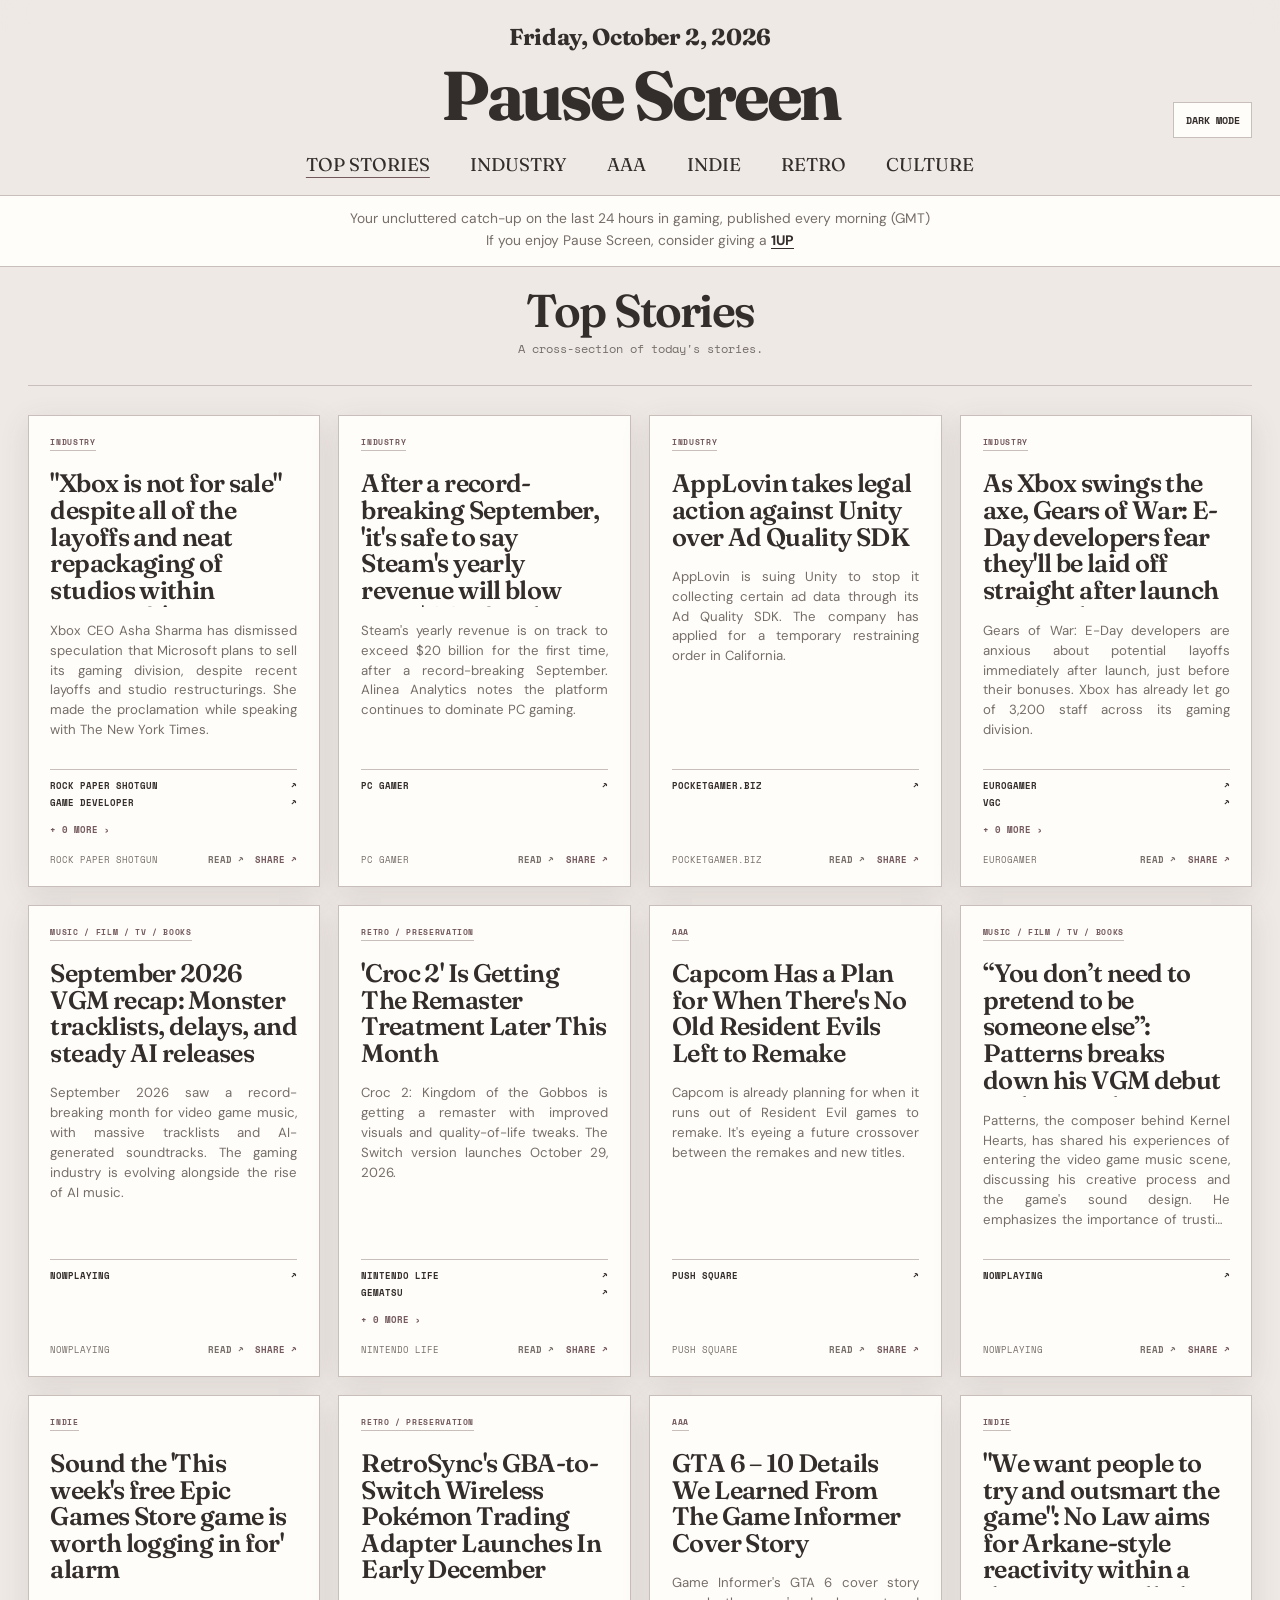
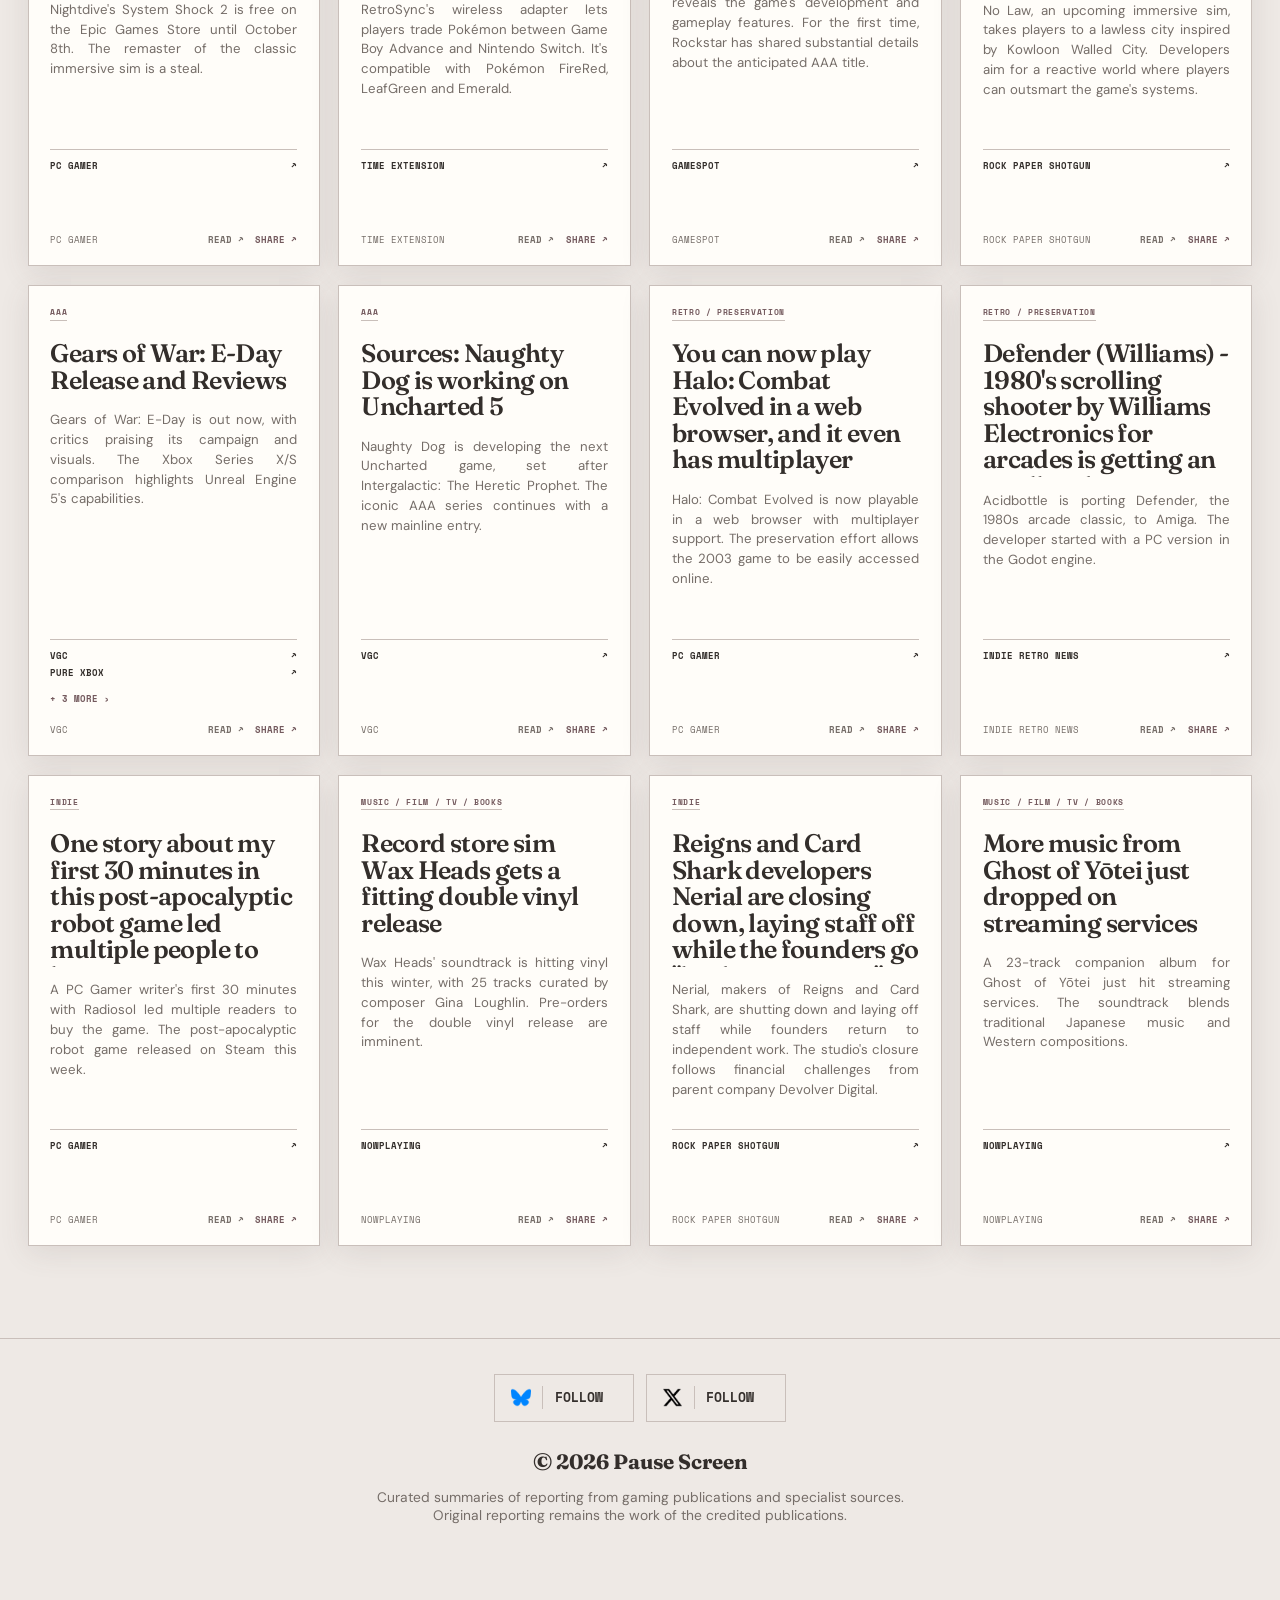
==== commit a31a5d99: "Update Pause Screen - 02 Oct 2026" ====
--- a/index.html
+++ b/index.html
@@ -1,297 +1,354 @@
-<!doctype html><html lang="en"><head><meta charset="utf-8"><meta name="viewport" content="width=device-width,initial-scale=1"><meta name="color-scheme" content="light dark"><title>Pause Screen | Curated Gaming News</title><meta name="description" content="Pause Screen is your uncluttered daily catch-up on gaming news, covering the games industry, triple A, indie games, retro, game preservation, and gaming culture."><meta name="robots" content="index,follow,max-image-preview:large"><link rel="canonical" href="https://www.pausescreen.news/"><meta property="og:type" content="website"><meta property="og:site_name" content="Pause Screen"><meta property="og:title" content="Pause Screen | Curated Gaming News"><meta property="og:description" content="Pause Screen is your uncluttered daily catch-up on gaming news, covering the games industry, triple A, indie games, retro, game preservation, and gaming culture."><meta property="og:url" content="https://www.pausescreen.news/"><meta property="og:image" content="https://www.pausescreen.news/pausescreenretro.png"><meta name="twitter:card" content="summary_large_image"><meta name="twitter:image" content="https://www.pausescreen.news/pausescreenretro.png"><meta name="twitter:title" content="Pause Screen | Curated Gaming News"><meta name="twitter:description" content="Pause Screen is your uncluttered daily catch-up on gaming news, covering the games industry, triple A, indie games, retro, game preservation, and gaming culture."><script type="application/ld+json">{"@context":"https://schema.org","@type":"WebSite","name":"Pause Screen","url":"https://www.pausescreen.news/","description":"Pause Screen is your uncluttered daily catch-up on gaming news, covering the games industry, triple A, indie games, retro, game preservation, and gaming culture.","inLanguage":"en"}</script><link rel="apple-touch-icon" sizes="180x180" href="/apple-touch-icon.png"><link rel="icon" type="image/png" sizes="32x32" href="/favicon-32x32.png"><link rel="icon" type="image/png" sizes="16x16" href="/favicon-16x16.png"><link rel="manifest" href="/site.webmanifest"><link rel="preconnect" href="https://fonts.googleapis.com"><link rel="preconnect" href="https://fonts.gstatic.com" crossorigin><link href="https://fonts.googleapis.com/css2?family=DM+Sans:wght@400;500;600;700&family=Fraunces:opsz,wght@9..144,600;9..144,700&family=Space+Mono:wght@400;700&display=swap" rel="stylesheet"><link rel="stylesheet" href="assets/style.css"></head><body class="page-index"><header><div class="topbar"><div class="brand-stack"><span class="masthead-date">Thursday, October 1, 2026</span><a class="brand" href="./">Pause Screen</a></div><div class="header-tools"><button id="theme-toggle" type="button">Dark mode</button></div></div><nav><a class="active" href="./" data-desk="index">Top Stories</a><a class="" href="./" data-desk="industry">Industry</a><a class="" href="./" data-desk="mainstream">AAA</a><a class="" href="./" data-desk="indie">Indie</a><a class="" href="./" data-desk="retro">Retro</a><a class="" href="./" data-desk="media">Culture</a></nav><aside class="support-note" aria-label="Support Pause Screen"><p>Your daily uncluttered catch-up on gaming news. <br> If you enjoy Pause Screen, <span class="support-launch">consider</span> giving a <a class="support-target" href="https://ko-fi.com/pausescreen" target="_blank" rel="noopener noreferrer"><strong><span class="support-landing">1UP</span></strong></a></p><span class="support-dolphin" id="support-dolphin" aria-hidden="true"><img src="assets/dolphin.png" alt=""></span></aside></header><main><section class="site-view" data-view="index" data-title="Top Stories">
+<!doctype html><html lang="en"><head><meta charset="utf-8"><meta name="viewport" content="width=device-width,initial-scale=1"><meta name="color-scheme" content="light dark"><title>Pause Screen | Curated Gaming News</title><meta name="description" content="Pause Screen is your uncluttered daily catch-up on gaming news, covering the games industry, triple A, indie games, retro, game preservation, and gaming culture."><meta name="robots" content="index,follow,max-image-preview:large"><link rel="canonical" href="https://www.pausescreen.news/"><meta property="og:type" content="website"><meta property="og:site_name" content="Pause Screen"><meta property="og:title" content="Pause Screen | Curated Gaming News"><meta property="og:description" content="Pause Screen is your uncluttered daily catch-up on gaming news, covering the games industry, triple A, indie games, retro, game preservation, and gaming culture."><meta property="og:url" content="https://www.pausescreen.news/"><meta property="og:image" content="https://www.pausescreen.news/pausescreenretro.png"><meta name="twitter:card" content="summary_large_image"><meta name="twitter:image" content="https://www.pausescreen.news/pausescreenretro.png"><meta name="twitter:title" content="Pause Screen | Curated Gaming News"><meta name="twitter:description" content="Pause Screen is your uncluttered daily catch-up on gaming news, covering the games industry, triple A, indie games, retro, game preservation, and gaming culture."><script type="application/ld+json">{"@context":"https://schema.org","@type":"WebSite","name":"Pause Screen","url":"https://www.pausescreen.news/","description":"Pause Screen is your uncluttered daily catch-up on gaming news, covering the games industry, triple A, indie games, retro, game preservation, and gaming culture.","inLanguage":"en"}</script><link rel="apple-touch-icon" sizes="180x180" href="/apple-touch-icon.png"><link rel="icon" type="image/png" sizes="32x32" href="/favicon-32x32.png"><link rel="icon" type="image/png" sizes="16x16" href="/favicon-16x16.png"><link rel="manifest" href="/site.webmanifest"><link rel="preconnect" href="https://fonts.googleapis.com"><link rel="preconnect" href="https://fonts.gstatic.com" crossorigin><link href="https://fonts.googleapis.com/css2?family=DM+Sans:wght@400;500;600;700&family=Fraunces:opsz,wght@9..144,600;9..144,700&family=Space+Mono:wght@400;700&display=swap" rel="stylesheet"><link rel="stylesheet" href="assets/style.css"></head><body class="page-index"><header><div class="topbar"><div class="brand-stack"><span class="masthead-date">Friday, October 2, 2026</span><a class="brand" href="./">Pause Screen</a></div><div class="header-tools"><button id="theme-toggle" type="button">Dark mode</button></div></div><nav><a class="active" href="./" data-desk="index">Top Stories</a><a class="" href="./" data-desk="industry">Industry</a><a class="" href="./" data-desk="mainstream">AAA</a><a class="" href="./" data-desk="indie">Indie</a><a class="" href="./" data-desk="retro">Retro</a><a class="" href="./" data-desk="media">Culture</a></nav><aside class="support-note" aria-label="Support Pause Screen"><p>Your uncluttered catch-up on the last 24 hours in gaming, published every morning (GMT)<br> If you enjoy Pause Screen, <span class="support-launch">consider</span> giving a <a class="support-target" href="https://ko-fi.com/pausescreen" target="_blank" rel="noopener noreferrer"><strong><span class="support-landing">1UP</span></strong></a></p><span class="support-dolphin" id="support-dolphin" aria-hidden="true"><img src="assets/dolphin.png" alt=""></span></aside></header><main><section class="site-view" data-view="index" data-title="Top Stories">
 <section class="hero"><div><h1>Top Stories</h1></div><p>A cross-section of today&#x27;s stories.</p></section>
 <section class="story-grid">
-<article class="story-card"><a class="card-link" href="https://www.polygon.com/xbox-not-for-sale-ceo-official-response-asha-sharma" target="_blank" rel="noopener" aria-label="Read Xbox CEO Officially Responds to Xbox Sale Rumors"></a><div class="meta"><span><div class="tags"><a class="tag" href="./" data-desk="industry">Industry</a></div></span></div><h2 title="Xbox CEO Officially Responds to Xbox Sale Rumors">Xbox CEO Officially Responds to Xbox Sale Rumors</h2><p class="summary">Xbox CEO Asha Sharma has denied rumors that Microsoft plans to sell its gaming division, despite recent layoffs and game cancellations. Sharma told The New York Times, &quot;Xbox is not for sale.</p><div class="card-spacer"></div><div class="coverage-deck"><div class="coverage-face coverage-front"><a href="https://www.polygon.com/xbox-not-for-sale-ceo-official-response-asha-sharma" target="_blank" rel="noopener" title="Polygon — Xbox CEO Officially Responds to Xbox Sale Rumors"><span>Polygon</span><span aria-hidden="true">↗</span></a><a href="https://www.gamespot.com/articles/xbox-ceo-insists-its-not-for-sale-amid-studio-closures-layoffs" target="_blank" rel="noopener" title="GameSpot — Xbox CEO Insists It’s Not For Sale Amid Studio Closures, Layoffs"><span>GameSpot</span><span aria-hidden="true">↗</span></a></div><div class="coverage-face coverage-back coverage-back-desktop" aria-hidden="true"><a href="https://www.gamesindustry.biz/xbox-ceo-asha-sharma-insists-xbox-is-not-for-sale" target="_blank" rel="noopener" title="GamesIndustry.biz — Xbox CEO Asha Sharma insists &quot;Xbox is not for sale&quot;"><span>GamesIndustry.biz</span><span aria-hidden="true">↗</span></a><a href="https://www.videogameschronicle.com/news/xbox-ceo-asha-sharma-insists-microsofts-gaming-business-is-not-for-sale" target="_blank" rel="noopener" title="VGC — Xbox CEO Asha Sharma insists Microsoft’s gaming business is ‘not for sale’"><span>VGC</span><span aria-hidden="true">↗</span></a><a href="https://kotaku.com/asha-sharma-says-xbox-is-not-for-sale-amid-concerns-microsofts-gaming-business-is-being-streamlined-for-a-spin-off-2000738651" target="_blank" rel="noopener" title="Kotaku — Asha Sharma Says ‘Xbox Is Not For Sale’ Amid Concerns Microsoft’s Gaming Business Is Being Streamlined For A Spin-Off"><span>Kotaku</span><span aria-hidden="true">↗</span></a><a href="https://www.eurogamer.net/xbox-not-for-sale-ceo-asha-sharma-console" target="_blank" rel="noopener" title="Eurogamer — &quot;Xbox is not for sale&quot;: CEO Asha Sharma says &quot;we will do whatever it takes&quot; to turn the console maker&#x27;s fortunes around"><span>Eurogamer</span><span aria-hidden="true">↗</span></a></div><div class="coverage-face coverage-back coverage-back-mobile" aria-hidden="true"><a href="https://www.gamespot.com/articles/xbox-ceo-insists-its-not-for-sale-amid-studio-closures-layoffs" target="_blank" rel="noopener" title="GameSpot — Xbox CEO Insists It’s Not For Sale Amid Studio Closures, Layoffs"><span>GameSpot</span><span aria-hidden="true">↗</span></a><a href="https://www.gamesindustry.biz/xbox-ceo-asha-sharma-insists-xbox-is-not-for-sale" target="_blank" rel="noopener" title="GamesIndustry.biz — Xbox CEO Asha Sharma insists &quot;Xbox is not for sale&quot;"><span>GamesIndustry.biz</span><span aria-hidden="true">↗</span></a><a href="https://www.videogameschronicle.com/news/xbox-ceo-asha-sharma-insists-microsofts-gaming-business-is-not-for-sale" target="_blank" rel="noopener" title="VGC — Xbox CEO Asha Sharma insists Microsoft’s gaming business is ‘not for sale’"><span>VGC</span><span aria-hidden="true">↗</span></a><a href="https://kotaku.com/asha-sharma-says-xbox-is-not-for-sale-amid-concerns-microsofts-gaming-business-is-being-streamlined-for-a-spin-off-2000738651" target="_blank" rel="noopener" title="Kotaku — Asha Sharma Says ‘Xbox Is Not For Sale’ Amid Concerns Microsoft’s Gaming Business Is Being Streamlined For A Spin-Off"><span>Kotaku</span><span aria-hidden="true">↗</span></a><a href="https://www.eurogamer.net/xbox-not-for-sale-ceo-asha-sharma-console" target="_blank" rel="noopener" title="Eurogamer — &quot;Xbox is not for sale&quot;: CEO Asha Sharma says &quot;we will do whatever it takes&quot; to turn the console maker&#x27;s fortunes around"><span>Eurogamer</span><span aria-hidden="true">↗</span></a></div><button class="coverage-toggle" type="button" aria-expanded="false"><span class="more-label desktop-coverage-label">+ 4 more ›</span><span class="more-label mobile-coverage-label">+ 5 more ›</span><span class="back-label desktop-coverage-label">‹ first 2</span><span class="back-label mobile-coverage-label">‹ first 1</span></button></div><div class="card-foot"><span>Polygon</span><span class="card-actions"><a class="story-read" href="https://www.polygon.com/xbox-not-for-sale-ceo-official-response-asha-sharma" target="_blank" rel="noopener" aria-label="Read original article">Read ↗</a><button class="story-share" type="button" data-share-title="Xbox CEO Officially Responds to Xbox Sale Rumors" data-share-summary="Xbox CEO Asha Sharma has denied rumors that Microsoft plans to sell its gaming division, despite recent layoffs and game cancellations. Sharma told The New…" data-share-source="Polygon" data-share-url="https://www.polygon.com/xbox-not-for-sale-ceo-official-response-asha-sharma" aria-label="Share this story">Share ↗</button></span></div></article>
-
-<article class="story-card"><a class="card-link" href="https://www.pocketgamer.biz/europes-cpc-targets-king-supercell-mojang-and-others-over-virtual-currencies" target="_blank" rel="noopener" aria-label="Read Europe&#x27;s CPC targets King, Supercell, Mojang and others over virtual currencies"></a><div class="meta"><span><div class="tags"><a class="tag" href="./" data-desk="industry">Industry</a></div></span></div><h2 title="Europe&#x27;s CPC targets King, Supercell, Mojang and others over virtual currencies">Europe&#x27;s CPC targets King, Supercell, Mojang and others over virtual currencies</h2><p class="summary">The EU&#x27;s Consumer Protection Cooperation Network is investigating top gaming firms, including King, Supercell, and Mojang, over their use of in-game virtual currencies. The probe is part of a wider push to ensure compliance with new EU regulations.</p><div class="card-spacer"></div><div class="coverage-deck"><div class="coverage-face coverage-front"><a href="https://www.pocketgamer.biz/europes-cpc-targets-king-supercell-mojang-and-others-over-virtual-currencies" target="_blank" rel="noopener" title="PocketGamer.biz — Europe&#x27;s CPC targets King, Supercell, Mojang and others over virtual currencies"><span>PocketGamer.biz</span><span aria-hidden="true">↗</span></a></div></div><div class="card-foot"><span>PocketGamer.biz</span><span class="card-actions"><a class="story-read" href="https://www.pocketgamer.biz/europes-cpc-targets-king-supercell-mojang-and-others-over-virtual-currencies" target="_blank" rel="noopener" aria-label="Read original article">Read ↗</a><button class="story-share" type="button" data-share-title="Europe&#x27;s CPC targets King, Supercell, Mojang and others over virtual currencies" data-share-summary="The EU&#x27;s Consumer Protection Cooperation Network is investigating top gaming firms, including King, Supercell, and Mojang, over their use of in-game virtual…" data-share-source="PocketGamer.biz" data-share-url="https://www.pocketgamer.biz/europes-cpc-targets-king-supercell-mojang-and-others-over-virtual-currencies" aria-label="Share this story">Share ↗</button></span></div></article>
-
-<article class="story-card"><a class="card-link" href="https://kotaku.com/over-85-percent-of-japanese-game-developers-are-using-ai-2000736041" target="_blank" rel="noopener" aria-label="Read Over 85 Percent Of Japanese Game Developers Are Using AI"></a><div class="meta"><span><div class="tags"><a class="tag" href="./" data-desk="industry">Industry</a></div></span></div><h2 title="Over 85 Percent Of Japanese Game Developers Are Using AI">Over 85 Percent Of Japanese Game Developers Are Using AI</h2><p class="summary">Over 85% of Japanese game developers are using AI, primarily for debugging and asset creation. This widespread adoption is driving a transformative shift in game development practices.</p><div class="card-spacer"></div><div class="coverage-deck"><div class="coverage-face coverage-front"><a href="https://kotaku.com/over-85-percent-of-japanese-game-developers-are-using-ai-2000736041" target="_blank" rel="noopener" title="Kotaku — Over 85 Percent Of Japanese Game Developers Are Using AI"><span>Kotaku</span><span aria-hidden="true">↗</span></a></div></div><div class="card-foot"><span>Kotaku</span><span class="card-actions"><a class="story-read" href="https://kotaku.com/over-85-percent-of-japanese-game-developers-are-using-ai-2000736041" target="_blank" rel="noopener" aria-label="Read original article">Read ↗</a><button class="story-share" type="button" data-share-title="Over 85 Percent Of Japanese Game Developers Are Using AI" data-share-summary="Over 85% of Japanese game developers are using AI, primarily for debugging and asset creation. This widespread adoption is driving a transformative shift in…" data-share-source="Kotaku" data-share-url="https://kotaku.com/over-85-percent-of-japanese-game-developers-are-using-ai-2000736041" aria-label="Share this story">Share ↗</button></span></div></article>
-
-<article class="story-card"><a class="card-link" href="https://www.videogameschronicle.com/news/suda-51s-grasshopper-officially-regains-independence-from-netease-avoiding-studio-cull" target="_blank" rel="noopener" aria-label="Read Suda 51’s Grasshopper officially regains independence from NetEase, avoiding studio cull"></a><div class="meta"><span><div class="tags"><a class="tag" href="./" data-desk="industry">Industry</a></div></span></div><h2 title="Suda 51’s Grasshopper officially regains independence from NetEase, avoiding studio cull">Suda 51’s Grasshopper officially regains independence from NetEase, avoiding studio cull</h2><p class="summary">Grasshopper Manufacture has gone indie again after a five-year stint under NetEase. The studio, known for &#x27;No More Heroes,&#x27; will now operate independently.</p><div class="card-spacer"></div><div class="coverage-deck"><div class="coverage-face coverage-front"><a href="https://www.videogameschronicle.com/news/suda-51s-grasshopper-officially-regains-independence-from-netease-avoiding-studio-cull" target="_blank" rel="noopener" title="VGC — Suda 51’s Grasshopper officially regains independence from NetEase, avoiding studio cull"><span>VGC</span><span aria-hidden="true">↗</span></a><a href="https://kotaku.com/grasshopper-manufacture-goes-indie-again-after-split-with-netease-as-the-chinese-internet-giant-retreats-japanese-game-development-2000738619" target="_blank" rel="noopener" title="Kotaku — Grasshopper Manufacture Goes Indie Again After Split With NetEase As The Chinese Internet Giant Retreats From Japanese Game Development"><span>Kotaku</span><span aria-hidden="true">↗</span></a></div><div class="coverage-face coverage-back coverage-back-desktop" aria-hidden="true"><a href="https://www.gamesindustry.biz/grasshopper-manufacture-becomes-independent-as-it-splits-from-netease-games" target="_blank" rel="noopener" title="GamesIndustry.biz — Grasshopper Manufacture becomes independent as it splits from NetEase Games"><span>GamesIndustry.biz</span><span aria-hidden="true">↗</span></a><a href="https://www.destructoid.com/grasshopper-manufacture-goes-independent" target="_blank" rel="noopener" title="Destructoid — Suda51’s Grasshopper Manufacture declares independence from NetEase as it ramps up development on multimedia franchises"><span>Destructoid</span><span aria-hidden="true">↗</span></a><a href="https://www.gamedeveloper.com/business/suda-51-s-grasshopper-manufacture-splits-from-netease" target="_blank" rel="noopener" title="Game Developer — Suda 51&#x27;s Grasshopper Manufacture splits from NetEase"><span>Game Developer</span><span aria-hidden="true">↗</span></a><a href="https://www.rockpapershotgun.com/no-game-no-life-grasshopper-manufacture-have-leapt-from-the-jaws-of-netease-and-gone-indie-again" target="_blank" rel="noopener" title="Rock Paper Shotgun — &quot;NO GAME NO LIFE&quot;: Grasshopper Manufacture have leapt from the jaws of NetEase and gone indie again"><span>Rock Paper Shotgun</span><span aria-hidden="true">↗</span></a><a href="https://www.gematsu.com/2026/09/grasshopper-manufacture-splits-from-netease-games" target="_blank" rel="noopener" title="Gematsu — Grasshopper Manufacture splits from NetEase Games"><span>Gematsu</span><span aria-hidden="true">↗</span></a></div><div class="coverage-face coverage-back coverage-back-mobile" aria-hidden="true"><a href="https://kotaku.com/grasshopper-manufacture-goes-indie-again-after-split-with-netease-as-the-chinese-internet-giant-retreats-japanese-game-development-2000738619" target="_blank" rel="noopener" title="Kotaku — Grasshopper Manufacture Goes Indie Again After Split With NetEase As The Chinese Internet Giant Retreats From Japanese Game Development"><span>Kotaku</span><span aria-hidden="true">↗</span></a><a href="https://www.gamesindustry.biz/grasshopper-manufacture-becomes-independent-as-it-splits-from-netease-games" target="_blank" rel="noopener" title="GamesIndustry.biz — Grasshopper Manufacture becomes independent as it splits from NetEase Games"><span>GamesIndustry.biz</span><span aria-hidden="true">↗</span></a><a href="https://www.destructoid.com/grasshopper-manufacture-goes-independent" target="_blank" rel="noopener" title="Destructoid — Suda51’s Grasshopper Manufacture declares independence from NetEase as it ramps up development on multimedia franchises"><span>Destructoid</span><span aria-hidden="true">↗</span></a><a href="https://www.gamedeveloper.com/business/suda-51-s-grasshopper-manufacture-splits-from-netease" target="_blank" rel="noopener" title="Game Developer — Suda 51&#x27;s Grasshopper Manufacture splits from NetEase"><span>Game Developer</span><span aria-hidden="true">↗</span></a><a href="https://www.rockpapershotgun.com/no-game-no-life-grasshopper-manufacture-have-leapt-from-the-jaws-of-netease-and-gone-indie-again" target="_blank" rel="noopener" title="Rock Paper Shotgun — &quot;NO GAME NO LIFE&quot;: Grasshopper Manufacture have leapt from the jaws of NetEase and gone indie again"><span>Rock Paper Shotgun</span><span aria-hidden="true">↗</span></a><a href="https://www.gematsu.com/2026/09/grasshopper-manufacture-splits-from-netease-games" target="_blank" rel="noopener" title="Gematsu — Grasshopper Manufacture splits from NetEase Games"><span>Gematsu</span><span aria-hidden="true">↗</span></a></div><button class="coverage-toggle" type="button" aria-expanded="false"><span class="more-label desktop-coverage-label">+ 5 more ›</span><span class="more-label mobile-coverage-label">+ 6 more ›</span><span class="back-label desktop-coverage-label">‹ first 2</span><span class="back-label mobile-coverage-label">‹ first 1</span></button></div><div class="card-foot"><span>VGC</span><span class="card-actions"><a class="story-read" href="https://www.videogameschronicle.com/news/suda-51s-grasshopper-officially-regains-independence-from-netease-avoiding-studio-cull" target="_blank" rel="noopener" aria-label="Read original article">Read ↗</a><button class="story-share" type="button" data-share-title="Suda 51’s Grasshopper officially regains independence from NetEase, avoiding studio cull" data-share-summary="Grasshopper Manufacture has gone indie again after a five-year stint under NetEase. The studio, known for &#x27;No More Heroes,&#x27; will now operate independently." data-share-source="VGC" data-share-url="https://www.videogameschronicle.com/news/suda-51s-grasshopper-officially-regains-independence-from-netease-avoiding-studio-cull" aria-label="Share this story">Share ↗</button></span></div></article>
-
-<article class="story-card"><a class="card-link" href="https://kotaku.com/control-resonant-has-the-coolest-bit-of-video-game-audio-in-2026-2000738650" target="_blank" rel="noopener" aria-label="Read Control Resonant Has The Coolest Bit Of Video Game Audio In 2026"></a><div class="meta"><span><div class="tags"><a class="tag" href="./" data-desk="media">Music / Film / TV / Books</a></div></span></div><h2 title="Control Resonant Has The Coolest Bit Of Video Game Audio In 2026">Control Resonant Has The Coolest Bit Of Video Game Audio In 2026</h2><p class="summary">Control Resonant&#x27;s 2026 release features the standout audio of The Board&#x27;s distinctive voice.</p><div class="card-spacer"></div><div class="coverage-deck"><div class="coverage-face coverage-front"><a href="https://kotaku.com/control-resonant-has-the-coolest-bit-of-video-game-audio-in-2026-2000738650" target="_blank" rel="noopener" title="Kotaku — Control Resonant Has The Coolest Bit Of Video Game Audio In 2026"><span>Kotaku</span><span aria-hidden="true">↗</span></a></div></div><div class="card-foot"><span>Kotaku</span><span class="card-actions"><a class="story-read" href="https://kotaku.com/control-resonant-has-the-coolest-bit-of-video-game-audio-in-2026-2000738650" target="_blank" rel="noopener" aria-label="Read original article">Read ↗</a><button class="story-share" type="button" data-share-title="Control Resonant Has The Coolest Bit Of Video Game Audio In 2026" data-share-summary="Control Resonant&#x27;s 2026 release features the standout audio of The Board&#x27;s distinctive voice." data-share-source="Kotaku" data-share-url="https://kotaku.com/control-resonant-has-the-coolest-bit-of-video-game-audio-in-2026-2000738650" aria-label="Share this story">Share ↗</button></span></div></article>
-
-<article class="story-card"><a class="card-link" href="https://www.timeextension.com/news/2026/09/after-years-of-hard-work-one-of-the-most-ambitious-super-mario-kart-snes-hacks-of-all-time-finally-has-a-release-date" target="_blank" rel="noopener" aria-label="Read After Years Of Hard Work, One Of The Most Ambitious Super Mario Kart SNES Hacks Of All Time Finally Has A Release Date"></a><div class="meta"><span><div class="tags"><a class="tag" href="./" data-desk="retro">Retro / Preservation</a></div></span></div><h2 title="After Years Of Hard Work, One Of The Most Ambitious Super Mario Kart SNES Hacks Of All Time Finally Has A Release Date">After Years Of Hard Work, One Of The Most Ambitious Super Mario Kart SNES Hacks Of All Time Finally Has A Release Date</h2><p class="summary">Super Mario Kart Deluxe, a long-awaited SNES ROM hack, arrives this Christmas. The ambitious project adds new characters, tracks, and even a story mode to the classic game.</p><div class="card-spacer"></div><div class="coverage-deck"><div class="coverage-face coverage-front"><a href="https://www.timeextension.com/news/2026/09/after-years-of-hard-work-one-of-the-most-ambitious-super-mario-kart-snes-hacks-of-all-time-finally-has-a-release-date" target="_blank" rel="noopener" title="Time Extension — After Years Of Hard Work, One Of The Most Ambitious Super Mario Kart SNES Hacks Of All Time Finally Has A Release Date"><span>Time Extension</span><span aria-hidden="true">↗</span></a></div></div><div class="card-foot"><span>Time Extension</span><span class="card-actions"><a class="story-read" href="https://www.timeextension.com/news/2026/09/after-years-of-hard-work-one-of-the-most-ambitious-super-mario-kart-snes-hacks-of-all-time-finally-has-a-release-date" target="_blank" rel="noopener" aria-label="Read original article">Read ↗</a><button class="story-share" type="button" data-share-title="After Years Of Hard Work, One Of The Most Ambitious Super Mario Kart SNES Hacks Of All Time Finally Has A Release Date" data-share-summary="Super Mario Kart Deluxe, a long-awaited SNES ROM hack, arrives this Christmas. The ambitious project adds new characters, tracks, and even a story mode to…" data-share-source="Time Extension" data-share-url="https://www.timeextension.com/news/2026/09/after-years-of-hard-work-one-of-the-most-ambitious-super-mario-kart-snes-hacks-of-all-time-finally-has-a-release-date" aria-label="Share this story">Share ↗</button></span></div></article>
-
-<article class="story-card"><a class="card-link" href="https://www.polygon.com/lego-playstation-price-release-date-availability-october-2026" target="_blank" rel="noopener" aria-label="Read Lego&#x27;s Sony PlayStation Set Officially Launches This Week"></a><div class="meta"><span><div class="tags"><a class="tag" href="./" data-desk="retro">Retro / Preservation</a></div></span></div><h2 title="Lego&#x27;s Sony PlayStation Set Officially Launches This Week">Lego&#x27;s Sony PlayStation Set Officially Launches This Week</h2><p class="summary">Sony&#x27;s original PlayStation console gets the Lego treatment this week, complete with Gran Turismo and Ape Escape nods. The set marks a charmingly brick-based celebration of early PlayStation history.</p><div class="card-spacer"></div><div class="coverage-deck"><div class="coverage-face coverage-front"><a href="https://www.polygon.com/lego-playstation-price-release-date-availability-october-2026" target="_blank" rel="noopener" title="Polygon — Lego&#x27;s Sony PlayStation Set Officially Launches This Week"><span>Polygon</span><span aria-hidden="true">↗</span></a></div></div><div class="card-foot"><span>Polygon</span><span class="card-actions"><a class="story-read" href="https://www.polygon.com/lego-playstation-price-release-date-availability-october-2026" target="_blank" rel="noopener" aria-label="Read original article">Read ↗</a><button class="story-share" type="button" data-share-title="Lego&#x27;s Sony PlayStation Set Officially Launches This Week" data-share-summary="Sony&#x27;s original PlayStation console gets the Lego treatment this week, complete with Gran Turismo and Ape Escape nods. The set marks a charmingly brick-based…" data-share-source="Polygon" data-share-url="https://www.polygon.com/lego-playstation-price-release-date-availability-october-2026" aria-label="Share this story">Share ↗</button></span></div></article>
-
-<article class="story-card"><a class="card-link" href="https://nowplaying.cool/brace-for-takeoff-star-fox-has-arrived-on-nintendo-music" target="_blank" rel="noopener" aria-label="Read Brace for takeoff: Star Fox has arrived on Nintendo Music"></a><div class="meta"><span><div class="tags"><a class="tag" href="./" data-desk="media">Music / Film / TV / Books</a></div></span></div><h2 title="Brace for takeoff: Star Fox has arrived on Nintendo Music">Brace for takeoff: Star Fox has arrived on Nintendo Music</h2><p class="summary">Star Fox&#x27;s soundtrack has landed on Nintendo Music. The symphonic score by Stephen Barton is now available just months after the game&#x27;s Switch 2 release.</p><div class="card-spacer"></div><div class="coverage-deck"><div class="coverage-face coverage-front"><a href="https://nowplaying.cool/brace-for-takeoff-star-fox-has-arrived-on-nintendo-music" target="_blank" rel="noopener" title="NOWPLAYING — Brace for takeoff: Star Fox has arrived on Nintendo Music"><span>NOWPLAYING</span><span aria-hidden="true">↗</span></a></div></div><div class="card-foot"><span>NOWPLAYING</span><span class="card-actions"><a class="story-read" href="https://nowplaying.cool/brace-for-takeoff-star-fox-has-arrived-on-nintendo-music" target="_blank" rel="noopener" aria-label="Read original article">Read ↗</a><button class="story-share" type="button" data-share-title="Brace for takeoff: Star Fox has arrived on Nintendo Music" data-share-summary="Star Fox&#x27;s soundtrack has landed on Nintendo Music. The symphonic score by Stephen Barton is now available just months after the game&#x27;s Switch 2 release." data-share-source="NOWPLAYING" data-share-url="https://nowplaying.cool/brace-for-takeoff-star-fox-has-arrived-on-nintendo-music" aria-label="Share this story">Share ↗</button></span></div></article>
-
-<article class="story-card"><a class="card-link" href="https://www.rockpapershotgun.com/getting-sidetracked-doesnt-feel-too-unnatural-baldurs-gate-3-act-two-expansion-modder-on-how-they-seamlessly-fit-a-detour-to-fight-an-army-into-the-rpgs-plot" target="_blank" rel="noopener" aria-label="Read &quot;Getting sidetracked doesn’t feel too unnatural&quot;: Baldur&#x27;s Gate 3 Act Two Expansion modder on how they seamlessly fit a &quot;detour&quot; to fight an army into the RPG&#x27;s plot"></a><div class="meta"><span><div class="tags"><a class="tag" href="./" data-desk="indie">Indie</a></div></span></div><h2 title="&quot;Getting sidetracked doesn’t feel too unnatural&quot;: Baldur&#x27;s Gate 3 Act Two Expansion modder on how they seamlessly fit a &quot;detour&quot; to fight an army into the RPG&#x27;s plot">&quot;Getting sidetracked doesn’t feel too unnatural&quot;: Baldur&#x27;s Gate 3 Act Two Expansion modder on how they seamlessly…</h2><p class="summary">A Baldur&#x27;s Gate 3 modder has added an entirely new chapter between Acts Two and Three, sending players on a detour through The Chionthar Wilds. The modder says getting sidetracked doesn&#x27;t feel unnatural.</p><div class="card-spacer"></div><div class="coverage-deck"><div class="coverage-face coverage-front"><a href="https://www.rockpapershotgun.com/getting-sidetracked-doesnt-feel-too-unnatural-baldurs-gate-3-act-two-expansion-modder-on-how-they-seamlessly-fit-a-detour-to-fight-an-army-into-the-rpgs-plot" target="_blank" rel="noopener" title="Rock Paper Shotgun — &quot;Getting sidetracked doesn’t feel too unnatural&quot;: Baldur&#x27;s Gate 3 Act Two Expansion modder on how they seamlessly fit a &quot;detour&quot; to fight an army into the RPG&#x27;s plot"><span>Rock Paper Shotgun</span><span aria-hidden="true">↗</span></a></div></div><div class="card-foot"><span>Rock Paper Shotgun</span><span class="card-actions"><a class="story-read" href="https://www.rockpapershotgun.com/getting-sidetracked-doesnt-feel-too-unnatural-baldurs-gate-3-act-two-expansion-modder-on-how-they-seamlessly-fit-a-detour-to-fight-an-army-into-the-rpgs-plot" target="_blank" rel="noopener" aria-label="Read original article">Read ↗</a><button class="story-share" type="button" data-share-title="&quot;Getting sidetracked doesn’t feel too unnatural&quot;: Baldur&#x27;s Gate 3 Act Two Expansion modder on how they seamlessly fit a &quot;detour&quot; to fight an army into the RPG&#x27;s plot" data-share-summary="A Baldur&#x27;s Gate 3 modder has added an entirely new chapter between Acts Two and Three, sending players on a detour through The Chionthar Wilds. The modder…" data-share-source="Rock Paper Shotgun" data-share-url="https://www.rockpapershotgun.com/getting-sidetracked-doesnt-feel-too-unnatural-baldurs-gate-3-act-two-expansion-modder-on-how-they-seamlessly-fit-a-detour-to-fight-an-army-into-the-rpgs-plot" aria-label="Share this story">Share ↗</button></span></div></article>
-
-<article class="story-card"><a class="card-link" href="https://www.nintendolife.com/news/2026/09/zelda-40th-anniversary-concert-tickets-are-now-live-across-europe" target="_blank" rel="noopener" aria-label="Read Zelda 40th Anniversary Concert Tickets Are Now Live Across Europe"></a><div class="meta"><span><div class="tags"><a class="tag" href="./" data-desk="retro">Retro / Preservation</a></div></span></div><h2 title="Zelda 40th Anniversary Concert Tickets Are Now Live Across Europe">Zelda 40th Anniversary Concert Tickets Are Now Live Across Europe</h2><p class="summary">The Zelda 40th Anniversary Concert is now selling tickets across Europe, with North American sales starting later today. Concerts are scheduled for October 14 in Berlin and October 15 in Paris.</p><div class="card-spacer"></div><div class="coverage-deck"><div class="coverage-face coverage-front"><a href="https://www.nintendolife.com/news/2026/09/zelda-40th-anniversary-concert-tickets-are-now-live-across-europe" target="_blank" rel="noopener" title="Nintendo Life — Zelda 40th Anniversary Concert Tickets Are Now Live Across Europe"><span>Nintendo Life</span><span aria-hidden="true">↗</span></a></div></div><div class="card-foot"><span>Nintendo Life</span><span class="card-actions"><a class="story-read" href="https://www.nintendolife.com/news/2026/09/zelda-40th-anniversary-concert-tickets-are-now-live-across-europe" target="_blank" rel="noopener" aria-label="Read original article">Read ↗</a><button class="story-share" type="button" data-share-title="Zelda 40th Anniversary Concert Tickets Are Now Live Across Europe" data-share-summary="The Zelda 40th Anniversary Concert is now selling tickets across Europe, with North American sales starting later today. Concerts are scheduled for October…" data-share-source="Nintendo Life" data-share-url="https://www.nintendolife.com/news/2026/09/zelda-40th-anniversary-concert-tickets-are-now-live-across-europe" aria-label="Share this story">Share ↗</button></span></div></article>
-
-<article class="story-card"><a class="card-link" href="https://www.gamespot.com/videos/gears-of-war-e-day-everything-to-know" target="_blank" rel="noopener" aria-label="Read Gears of War E-Day – Everything To Know"></a><div class="meta"><span><div class="tags"><a class="tag" href="./" data-desk="mainstream">AAA</a></div></span></div><h2 title="Gears of War E-Day – Everything To Know">Gears of War E-Day – Everything To Know</h2><p class="summary">Gears of War: E-Day is a major overhaul of the iconic series, returning to its gritty roots while reimagining its core systems. The AAA title from The Coalition signals a significant evolution for long-term fans.</p><div class="card-spacer"></div><div class="coverage-deck"><div class="coverage-face coverage-front"><a href="https://www.gamespot.com/videos/gears-of-war-e-day-everything-to-know" target="_blank" rel="noopener" title="GameSpot — Gears of War E-Day – Everything To Know"><span>GameSpot</span><span aria-hidden="true">↗</span></a></div></div><div class="card-foot"><span>GameSpot</span><span class="card-actions"><a class="story-read" href="https://www.gamespot.com/videos/gears-of-war-e-day-everything-to-know" target="_blank" rel="noopener" aria-label="Read original article">Read ↗</a><button class="story-share" type="button" data-share-title="Gears of War E-Day – Everything To Know" data-share-summary="Gears of War: E-Day is a major overhaul of the iconic series, returning to its gritty roots while reimagining its core systems. The AAA title from The…" data-share-source="GameSpot" data-share-url="https://www.gamespot.com/videos/gears-of-war-e-day-everything-to-know" aria-label="Share this story">Share ↗</button></span></div></article>
-
-<article class="story-card"><a class="card-link" href="https://geektyrant.com/news/new-street-fighter-featurette-reveals-first-look-at-gouken-in-the-live-action-movie" target="_blank" rel="noopener" aria-label="Read New STREET FIGHTER Featurette Reveals First Look at Gouken in the Live-Action Movie"></a><div class="meta"><span><div class="tags"><a class="tag" href="./" data-desk="media">Music / Film / TV / Books</a></div></span></div><h2 title="New STREET FIGHTER Featurette Reveals First Look at Gouken in the Live-Action Movie">New STREET FIGHTER Featurette Reveals First Look at Gouken in the Live-Action Movie</h2><p class="summary">The live-action Street Fighter movie is adding Gouken, the legendary martial arts master who trained Ryu and Ken. The character&#x27;s inclusion in a new featurette hints at the movie&#x27;s deep dive into the franchise&#x27;s history.</p><div class="card-spacer"></div><div class="coverage-deck"><div class="coverage-face coverage-front"><a href="https://geektyrant.com/news/new-street-fighter-featurette-reveals-first-look-at-gouken-in-the-live-action-movie" target="_blank" rel="noopener" title="GeekTyrant — New STREET FIGHTER Featurette Reveals First Look at Gouken in the Live-Action Movie"><span>GeekTyrant</span><span aria-hidden="true">↗</span></a></div></div><div class="card-foot"><span>GeekTyrant</span><span class="card-actions"><a class="story-read" href="https://geektyrant.com/news/new-street-fighter-featurette-reveals-first-look-at-gouken-in-the-live-action-movie" target="_blank" rel="noopener" aria-label="Read original article">Read ↗</a><button class="story-share" type="button" data-share-title="New STREET FIGHTER Featurette Reveals First Look at Gouken in the Live-Action Movie" data-share-summary="The live-action Street Fighter movie is adding Gouken, the legendary martial arts master who trained Ryu and Ken. The character&#x27;s inclusion in a new…" data-share-source="GeekTyrant" data-share-url="https://geektyrant.com/news/new-street-fighter-featurette-reveals-first-look-at-gouken-in-the-live-action-movie" aria-label="Share this story">Share ↗</button></span></div></article>
-
-<article class="story-card"><a class="card-link" href="https://www.eurogamer.net/deadlock-update-steam-most-played-games" target="_blank" rel="noopener" aria-label="Read It&#x27;s not even out yet, but Valve&#x27;s Deadlock just became one of the most played games on Steam"></a><div class="meta"><span><div class="tags"><a class="tag" href="./" data-desk="mainstream">AAA</a></div></span></div><h2 title="It&#x27;s not even out yet, but Valve&#x27;s Deadlock just became one of the most played games on Steam">It&#x27;s not even out yet, but Valve&#x27;s Deadlock just became one of the most played games on Steam</h2><p class="summary">Valve&#x27;s upcoming MOBA Deadlock is already one of Steam&#x27;s most played games, despite being unreleased. The game&#x27;s latest update saw it surge to the top of the charts.</p><div class="card-spacer"></div><div class="coverage-deck"><div class="coverage-face coverage-front"><a href="https://www.eurogamer.net/deadlock-update-steam-most-played-games" target="_blank" rel="noopener" title="Eurogamer — It&#x27;s not even out yet, but Valve&#x27;s Deadlock just became one of the most played games on Steam"><span>Eurogamer</span><span aria-hidden="true">↗</span></a></div></div><div class="card-foot"><span>Eurogamer</span><span class="card-actions"><a class="story-read" href="https://www.eurogamer.net/deadlock-update-steam-most-played-games" target="_blank" rel="noopener" aria-label="Read original article">Read ↗</a><button class="story-share" type="button" data-share-title="It&#x27;s not even out yet, but Valve&#x27;s Deadlock just became one of the most played games on Steam" data-share-summary="Valve&#x27;s upcoming MOBA Deadlock is already one of Steam&#x27;s most played games, despite being unreleased. The game&#x27;s latest update saw it surge to the top of the…" data-share-source="Eurogamer" data-share-url="https://www.eurogamer.net/deadlock-update-steam-most-played-games" aria-label="Share this story">Share ↗</button></span></div></article>
-
-<article class="story-card"><a class="card-link" href="https://www.gematsu.com/2026/09/console-archives-chackn-pop-launches-october-1" target="_blank" rel="noopener" aria-label="Read Console Archives Chack’n Pop launches October 1"></a><div class="meta"><span><div class="tags"><a class="tag" href="./" data-desk="retro">Retro / Preservation</a></div></span></div><h2 title="Console Archives Chack’n Pop launches October 1">Console Archives Chack’n Pop launches October 1</h2><p class="summary">Chack’n Pop, a 1985 arcade classic, is coming to PlayStation 5 and Switch 2 on October 1. The Console Archives release will preserve and restore the retro game for modern players.</p><div class="card-spacer"></div><div class="coverage-deck"><div class="coverage-face coverage-front"><a href="https://www.gematsu.com/2026/09/console-archives-chackn-pop-launches-october-1" target="_blank" rel="noopener" title="Gematsu — Console Archives Chack’n Pop launches October 1"><span>Gematsu</span><span aria-hidden="true">↗</span></a></div></div><div class="card-foot"><span>Gematsu</span><span class="card-actions"><a class="story-read" href="https://www.gematsu.com/2026/09/console-archives-chackn-pop-launches-october-1" target="_blank" rel="noopener" aria-label="Read original article">Read ↗</a><button class="story-share" type="button" data-share-title="Console Archives Chack’n Pop launches October 1" data-share-summary="Chack’n Pop, a 1985 arcade classic, is coming to PlayStation 5 and Switch 2 on October 1. The Console Archives release will preserve and restore the retro…" data-share-source="Gematsu" data-share-url="https://www.gematsu.com/2026/09/console-archives-chackn-pop-launches-october-1" aria-label="Share this story">Share ↗</button></span></div></article>
-
-<article class="story-card"><a class="card-link" href="https://www.rockpapershotgun.com/gta-6-will-simulate-hurricanes-rainbows-and-persistent-dynamic-clouds-among-other-efforts-to-make-you-stop-doing-crime-and-become-a-weather-nerd" target="_blank" rel="noopener" aria-label="Read GTA 6 will simulate hurricanes, rainbows and persistent, dynamic clouds, among other efforts to make you stop doing crime and become a weather nerd"></a><div class="meta"><span><div class="tags"><a class="tag" href="./" data-desk="mainstream">AAA</a></div></span></div><h2 title="GTA 6 will simulate hurricanes, rainbows and persistent, dynamic clouds, among other efforts to make you stop doing crime and become a weather nerd">GTA 6 will simulate hurricanes, rainbows and persistent, dynamic clouds, among other efforts to make you stop doing…</h2><p class="summary">Rockstar&#x27;s Owen Shepherd has revealed that Grand Theft Auto 6 will feature a detailed weather system, complete with hurricanes and rainbows. Players may find themselves distracted from crime by the game&#x27;s dynamic clouds.</p><div class="card-spacer"></div><div class="coverage-deck"><div class="coverage-face coverage-front"><a href="https://www.rockpapershotgun.com/gta-6-will-simulate-hurricanes-rainbows-and-persistent-dynamic-clouds-among-other-efforts-to-make-you-stop-doing-crime-and-become-a-weather-nerd" target="_blank" rel="noopener" title="Rock Paper Shotgun — GTA 6 will simulate hurricanes, rainbows and persistent, dynamic clouds, among other efforts to make you stop doing crime and become a weather nerd"><span>Rock Paper Shotgun</span><span aria-hidden="true">↗</span></a></div></div><div class="card-foot"><span>Rock Paper Shotgun</span><span class="card-actions"><a class="story-read" href="https://www.rockpapershotgun.com/gta-6-will-simulate-hurricanes-rainbows-and-persistent-dynamic-clouds-among-other-efforts-to-make-you-stop-doing-crime-and-become-a-weather-nerd" target="_blank" rel="noopener" aria-label="Read original article">Read ↗</a><button class="story-share" type="button" data-share-title="GTA 6 will simulate hurricanes, rainbows and persistent, dynamic clouds, among other efforts to make you stop doing crime and become a weather nerd" data-share-summary="Rockstar&#x27;s Owen Shepherd has revealed that Grand Theft Auto 6 will feature a detailed weather system, complete with hurricanes and rainbows. Players may find…" data-share-source="Rock Paper Shotgun" data-share-url="https://www.rockpapershotgun.com/gta-6-will-simulate-hurricanes-rainbows-and-persistent-dynamic-clouds-among-other-efforts-to-make-you-stop-doing-crime-and-become-a-weather-nerd" aria-label="Share this story">Share ↗</button></span></div></article>
-
-<article class="story-card"><a class="card-link" href="https://www.gamingonlinux.com/2026/09/classic-strategy-game-defcon-from-introversion-software-gets-a-free-20th-anniversary-edition-upgrade" target="_blank" rel="noopener" aria-label="Read Classic strategy game DEFCON from Introversion Software gets a free 20th Anniversary Edition upgrade"></a><div class="meta"><span><div class="tags"><a class="tag" href="./" data-desk="indie">Indie</a></div></span></div><h2 title="Classic strategy game DEFCON from Introversion Software gets a free 20th Anniversary Edition upgrade">Classic strategy game DEFCON from Introversion Software gets a free 20th Anniversary Edition upgrade</h2><p class="summary">DEFCON, the 2006 strategy classic from Introversion Software, has received a free 20th Anniversary Edition upgrade. The update includes refreshed graphics, a new audio engine and improved performance.</p><div class="card-spacer"></div><div class="coverage-deck"><div class="coverage-face coverage-front"><a href="https://www.gamingonlinux.com/2026/09/classic-strategy-game-defcon-from-introversion-software-gets-a-free-20th-anniversary-edition-upgrade" target="_blank" rel="noopener" title="GamingOnLinux - News — Classic strategy game DEFCON from Introversion Software gets a free 20th Anniversary Edition upgrade"><span>GamingOnLinux - News</span><span aria-hidden="true">↗</span></a></div></div><div class="card-foot"><span>GamingOnLinux - News</span><span class="card-actions"><a class="story-read" href="https://www.gamingonlinux.com/2026/09/classic-strategy-game-defcon-from-introversion-software-gets-a-free-20th-anniversary-edition-upgrade" target="_blank" rel="noopener" aria-label="Read original article">Read ↗</a><button class="story-share" type="button" data-share-title="Classic strategy game DEFCON from Introversion Software gets a free 20th Anniversary Edition upgrade" data-share-summary="DEFCON, the 2006 strategy classic from Introversion Software, has received a free 20th Anniversary Edition upgrade. The update includes refreshed graphics, a…" data-share-source="GamingOnLinux - News" data-share-url="https://www.gamingonlinux.com/2026/09/classic-strategy-game-defcon-from-introversion-software-gets-a-free-20th-anniversary-edition-upgrade" aria-label="Share this story">Share ↗</button></span></div></article>
+<article class="story-card"><a class="card-link" href="https://www.rockpapershotgun.com/xbox-is-not-for-sale-despite-all-of-the-layoffs-and-neat-repackaging-of-studios-within-microsofts-corporate-structure-ceo-asha-sharma-says" target="_blank" rel="noopener" aria-label="Read &quot;Xbox is not for sale&quot; despite all of the layoffs and neat repackaging of studios within Microsoft&#x27;s corporate structure, CEO Asha Sharma says"></a><div class="meta"><span><div class="tags"><a class="tag" href="./" data-desk="industry">Industry</a></div></span></div><h2 title="&quot;Xbox is not for sale&quot; despite all of the layoffs and neat repackaging of studios within Microsoft&#x27;s corporate structure, CEO Asha Sharma says">&quot;Xbox is not for sale&quot; despite all of the layoffs and neat repackaging of studios within Microsoft&#x27;s corporate…</h2><p class="summary">Xbox CEO Asha Sharma has dismissed speculation that Microsoft plans to sell its gaming division, despite recent layoffs and studio restructurings. She made the proclamation while speaking with The New York Times.</p><div class="card-spacer"></div><div class="coverage-deck"><div class="coverage-face coverage-front"><a href="https://www.rockpapershotgun.com/xbox-is-not-for-sale-despite-all-of-the-layoffs-and-neat-repackaging-of-studios-within-microsofts-corporate-structure-ceo-asha-sharma-says" target="_blank" rel="noopener" title="Rock Paper Shotgun — &quot;Xbox is not for sale&quot; despite all of the layoffs and neat repackaging of studios within Microsoft&#x27;s corporate structure, CEO Asha Sharma says"><span>Rock Paper Shotgun</span><span aria-hidden="true">↗</span></a><a href="https://www.gamedeveloper.com/business/-xbox-is-not-for-sale-ceo-asha-sharma-says" target="_blank" rel="noopener" title="Game Developer — &#x27;Xbox is not for sale,&#x27; CEO Asha Sharma says"><span>Game Developer</span><span aria-hidden="true">↗</span></a></div><div class="coverage-face coverage-back coverage-back-mobile" aria-hidden="true"><a href="https://www.gamedeveloper.com/business/-xbox-is-not-for-sale-ceo-asha-sharma-says" target="_blank" rel="noopener" title="Game Developer — &#x27;Xbox is not for sale,&#x27; CEO Asha Sharma says"><span>Game Developer</span><span aria-hidden="true">↗</span></a></div><button class="coverage-toggle" type="button" aria-expanded="false"><span class="more-label desktop-coverage-label">+ 0 more ›</span><span class="more-label mobile-coverage-label">+ 1 more ›</span><span class="back-label desktop-coverage-label">‹ first 2</span><span class="back-label mobile-coverage-label">‹ first 1</span></button></div><div class="card-foot"><span>Rock Paper Shotgun</span><span class="card-actions"><a class="story-read" href="https://www.rockpapershotgun.com/xbox-is-not-for-sale-despite-all-of-the-layoffs-and-neat-repackaging-of-studios-within-microsofts-corporate-structure-ceo-asha-sharma-says" target="_blank" rel="noopener" aria-label="Read original article">Read ↗</a><button class="story-share" type="button" data-share-title="&quot;Xbox is not for sale&quot; despite all of the layoffs and neat repackaging of studios within Microsoft&#x27;s corporate structure, CEO Asha Sharma says" data-share-summary="Xbox CEO Asha Sharma has dismissed speculation that Microsoft plans to sell its gaming division, despite recent layoffs and studio restructurings. She made…" data-share-source="Rock Paper Shotgun" data-share-url="https://www.rockpapershotgun.com/xbox-is-not-for-sale-despite-all-of-the-layoffs-and-neat-repackaging-of-studios-within-microsofts-corporate-structure-ceo-asha-sharma-says" aria-label="Share this story">Share ↗</button></span></div></article>
+
+<article class="story-card"><a class="card-link" href="https://www.pcgamer.com/software/platforms/after-a-record-breaking-september-its-safe-to-say-steams-yearly-revenue-will-blow-past-usd20b-for-the-first-time" target="_blank" rel="noopener" aria-label="Read After a record-breaking September, &#x27;it&#x27;s safe to say Steam&#x27;s yearly revenue will blow past $20B for the first time&#x27;"></a><div class="meta"><span><div class="tags"><a class="tag" href="./" data-desk="industry">Industry</a></div></span></div><h2 title="After a record-breaking September, &#x27;it&#x27;s safe to say Steam&#x27;s yearly revenue will blow past $20B for the first time&#x27;">After a record-breaking September, &#x27;it&#x27;s safe to say Steam&#x27;s yearly revenue will blow past $20B for the first time&#x27;</h2><p class="summary">Steam&#x27;s yearly revenue is on track to exceed $20 billion for the first time, after a record-breaking September. Alinea Analytics notes the platform continues to dominate PC gaming.</p><div class="card-spacer"></div><div class="coverage-deck"><div class="coverage-face coverage-front"><a href="https://www.pcgamer.com/software/platforms/after-a-record-breaking-september-its-safe-to-say-steams-yearly-revenue-will-blow-past-usd20b-for-the-first-time" target="_blank" rel="noopener" title="PC Gamer — After a record-breaking September, &#x27;it&#x27;s safe to say Steam&#x27;s yearly revenue will blow past $20B for the first time&#x27;"><span>PC Gamer</span><span aria-hidden="true">↗</span></a></div></div><div class="card-foot"><span>PC Gamer</span><span class="card-actions"><a class="story-read" href="https://www.pcgamer.com/software/platforms/after-a-record-breaking-september-its-safe-to-say-steams-yearly-revenue-will-blow-past-usd20b-for-the-first-time" target="_blank" rel="noopener" aria-label="Read original article">Read ↗</a><button class="story-share" type="button" data-share-title="After a record-breaking September, &#x27;it&#x27;s safe to say Steam&#x27;s yearly revenue will blow past $20B for the first time&#x27;" data-share-summary="Steam&#x27;s yearly revenue is on track to exceed $20 billion for the first time, after a record-breaking September. Alinea Analytics notes the platform continues…" data-share-source="PC Gamer" data-share-url="https://www.pcgamer.com/software/platforms/after-a-record-breaking-september-its-safe-to-say-steams-yearly-revenue-will-blow-past-usd20b-for-the-first-time" aria-label="Share this story">Share ↗</button></span></div></article>
+
+<article class="story-card"><a class="card-link" href="https://www.pocketgamer.biz/applovin-takes-legal-action-against-unity-over-ad-quality-sdk" target="_blank" rel="noopener" aria-label="Read AppLovin takes legal action against Unity over Ad Quality SDK"></a><div class="meta"><span><div class="tags"><a class="tag" href="./" data-desk="industry">Industry</a></div></span></div><h2 title="AppLovin takes legal action against Unity over Ad Quality SDK">AppLovin takes legal action against Unity over Ad Quality SDK</h2><p class="summary">AppLovin is suing Unity to stop it collecting certain ad data through its Ad Quality SDK. The company has applied for a temporary restraining order in California.</p><div class="card-spacer"></div><div class="coverage-deck"><div class="coverage-face coverage-front"><a href="https://www.pocketgamer.biz/applovin-takes-legal-action-against-unity-over-ad-quality-sdk" target="_blank" rel="noopener" title="PocketGamer.biz — AppLovin takes legal action against Unity over Ad Quality SDK"><span>PocketGamer.biz</span><span aria-hidden="true">↗</span></a></div></div><div class="card-foot"><span>PocketGamer.biz</span><span class="card-actions"><a class="story-read" href="https://www.pocketgamer.biz/applovin-takes-legal-action-against-unity-over-ad-quality-sdk" target="_blank" rel="noopener" aria-label="Read original article">Read ↗</a><button class="story-share" type="button" data-share-title="AppLovin takes legal action against Unity over Ad Quality SDK" data-share-summary="AppLovin is suing Unity to stop it collecting certain ad data through its Ad Quality SDK. The company has applied for a temporary restraining order in…" data-share-source="PocketGamer.biz" data-share-url="https://www.pocketgamer.biz/applovin-takes-legal-action-against-unity-over-ad-quality-sdk" aria-label="Share this story">Share ↗</button></span></div></article>
+
+<article class="story-card"><a class="card-link" href="https://www.eurogamer.net/the-coalition-gears-of-war-e-day-worried-layoffs-no-bonus" target="_blank" rel="noopener" aria-label="Read As Xbox swings the axe, Gears of War: E-Day developers fear they&#x27;ll be laid off straight after launch - and right before they&#x27;d be due their bonuses"></a><div class="meta"><span><div class="tags"><a class="tag" href="./" data-desk="industry">Industry</a></div></span></div><h2 title="As Xbox swings the axe, Gears of War: E-Day developers fear they&#x27;ll be laid off straight after launch - and right before they&#x27;d be due their bonuses">As Xbox swings the axe, Gears of War: E-Day developers fear they&#x27;ll be laid off straight after launch - and right…</h2><p class="summary">Gears of War: E-Day developers are anxious about potential layoffs immediately after launch, just before their bonuses. Xbox has already let go of 3,200 staff across its gaming division.</p><div class="card-spacer"></div><div class="coverage-deck"><div class="coverage-face coverage-front"><a href="https://www.eurogamer.net/the-coalition-gears-of-war-e-day-worried-layoffs-no-bonus" target="_blank" rel="noopener" title="Eurogamer — As Xbox swings the axe, Gears of War: E-Day developers fear they&#x27;ll be laid off straight after launch - and right before they&#x27;d be due their bonuses"><span>Eurogamer</span><span aria-hidden="true">↗</span></a><a href="https://www.videogameschronicle.com/news/gears-of-war-e-day-staff-are-reportedly-worried-theyll-be-laid-off-after-the-games-release-and-miss-out-on-bonuses" target="_blank" rel="noopener" title="VGC — Gears of War E-Day staff are reportedly worried they’ll be laid off after the game’s release and miss out on bonuses"><span>VGC</span><span aria-hidden="true">↗</span></a></div><div class="coverage-face coverage-back coverage-back-mobile" aria-hidden="true"><a href="https://www.videogameschronicle.com/news/gears-of-war-e-day-staff-are-reportedly-worried-theyll-be-laid-off-after-the-games-release-and-miss-out-on-bonuses" target="_blank" rel="noopener" title="VGC — Gears of War E-Day staff are reportedly worried they’ll be laid off after the game’s release and miss out on bonuses"><span>VGC</span><span aria-hidden="true">↗</span></a></div><button class="coverage-toggle" type="button" aria-expanded="false"><span class="more-label desktop-coverage-label">+ 0 more ›</span><span class="more-label mobile-coverage-label">+ 1 more ›</span><span class="back-label desktop-coverage-label">‹ first 2</span><span class="back-label mobile-coverage-label">‹ first 1</span></button></div><div class="card-foot"><span>Eurogamer</span><span class="card-actions"><a class="story-read" href="https://www.eurogamer.net/the-coalition-gears-of-war-e-day-worried-layoffs-no-bonus" target="_blank" rel="noopener" aria-label="Read original article">Read ↗</a><button class="story-share" type="button" data-share-title="As Xbox swings the axe, Gears of War: E-Day developers fear they&#x27;ll be laid off straight after launch - and right before they&#x27;d be due their bonuses" data-share-summary="Gears of War: E-Day developers are anxious about potential layoffs immediately after launch, just before their bonuses. Xbox has already let go of 3,200…" data-share-source="Eurogamer" data-share-url="https://www.eurogamer.net/the-coalition-gears-of-war-e-day-worried-layoffs-no-bonus" aria-label="Share this story">Share ↗</button></span></div></article>
+
+<article class="story-card"><a class="card-link" href="https://nowplaying.cool/september-2026-in-vgm-data" target="_blank" rel="noopener" aria-label="Read September 2026 VGM recap: Monster tracklists, delays, and steady AI releases"></a><div class="meta"><span><div class="tags"><a class="tag" href="./" data-desk="media">Music / Film / TV / Books</a></div></span></div><h2 title="September 2026 VGM recap: Monster tracklists, delays, and steady AI releases">September 2026 VGM recap: Monster tracklists, delays, and steady AI releases</h2><p class="summary">September 2026 saw a record-breaking month for video game music, with massive tracklists and AI-generated soundtracks. The gaming industry is evolving alongside the rise of AI music.</p><div class="card-spacer"></div><div class="coverage-deck"><div class="coverage-face coverage-front"><a href="https://nowplaying.cool/september-2026-in-vgm-data" target="_blank" rel="noopener" title="NOWPLAYING — September 2026 VGM recap: Monster tracklists, delays, and steady AI releases"><span>NOWPLAYING</span><span aria-hidden="true">↗</span></a></div></div><div class="card-foot"><span>NOWPLAYING</span><span class="card-actions"><a class="story-read" href="https://nowplaying.cool/september-2026-in-vgm-data" target="_blank" rel="noopener" aria-label="Read original article">Read ↗</a><button class="story-share" type="button" data-share-title="September 2026 VGM recap: Monster tracklists, delays, and steady AI releases" data-share-summary="September 2026 saw a record-breaking month for video game music, with massive tracklists and AI-generated soundtracks. The gaming industry is evolving…" data-share-source="NOWPLAYING" data-share-url="https://nowplaying.cool/september-2026-in-vgm-data" aria-label="Share this story">Share ↗</button></span></div></article>
+
+<article class="story-card"><a class="card-link" href="https://www.nintendolife.com/news/2026/10/croc-2-is-getting-the-remaster-treatment-later-this-month" target="_blank" rel="noopener" aria-label="Read &#x27;Croc 2&#x27; Is Getting The Remaster Treatment Later This Month"></a><div class="meta"><span><div class="tags"><a class="tag" href="./" data-desk="retro">Retro / Preservation</a></div></span></div><h2 title="&#x27;Croc 2&#x27; Is Getting The Remaster Treatment Later This Month">&#x27;Croc 2&#x27; Is Getting The Remaster Treatment Later This Month</h2><p class="summary">Croc 2: Kingdom of the Gobbos is getting a remaster with improved visuals and quality-of-life tweaks. The Switch version launches October 29, 2026.</p><div class="card-spacer"></div><div class="coverage-deck"><div class="coverage-face coverage-front"><a href="https://www.nintendolife.com/news/2026/10/croc-2-is-getting-the-remaster-treatment-later-this-month" target="_blank" rel="noopener" title="Nintendo Life — &#x27;Croc 2&#x27; Is Getting The Remaster Treatment Later This Month"><span>Nintendo Life</span><span aria-hidden="true">↗</span></a><a href="https://www.gematsu.com/2026/10/croc-2-kingdom-of-the-gobbos-remaster-launches-october-29" target="_blank" rel="noopener" title="Gematsu — Croc 2: Kingdom of the Gobbos remaster launches October 29"><span>Gematsu</span><span aria-hidden="true">↗</span></a></div><div class="coverage-face coverage-back coverage-back-mobile" aria-hidden="true"><a href="https://www.gematsu.com/2026/10/croc-2-kingdom-of-the-gobbos-remaster-launches-october-29" target="_blank" rel="noopener" title="Gematsu — Croc 2: Kingdom of the Gobbos remaster launches October 29"><span>Gematsu</span><span aria-hidden="true">↗</span></a></div><button class="coverage-toggle" type="button" aria-expanded="false"><span class="more-label desktop-coverage-label">+ 0 more ›</span><span class="more-label mobile-coverage-label">+ 1 more ›</span><span class="back-label desktop-coverage-label">‹ first 2</span><span class="back-label mobile-coverage-label">‹ first 1</span></button></div><div class="card-foot"><span>Nintendo Life</span><span class="card-actions"><a class="story-read" href="https://www.nintendolife.com/news/2026/10/croc-2-is-getting-the-remaster-treatment-later-this-month" target="_blank" rel="noopener" aria-label="Read original article">Read ↗</a><button class="story-share" type="button" data-share-title="&#x27;Croc 2&#x27; Is Getting The Remaster Treatment Later This Month" data-share-summary="Croc 2: Kingdom of the Gobbos is getting a remaster with improved visuals and quality-of-life tweaks. The Switch version launches October 29, 2026." data-share-source="Nintendo Life" data-share-url="https://www.nintendolife.com/news/2026/10/croc-2-is-getting-the-remaster-treatment-later-this-month" aria-label="Share this story">Share ↗</button></span></div></article>
+
+<article class="story-card"><a class="card-link" href="https://www.pushsquare.com/news/2026/10/capcom-has-a-plan-for-when-theres-no-old-resident-evils-left-to-remake" target="_blank" rel="noopener" aria-label="Read Capcom Has a Plan for When There&#x27;s No Old Resident Evils Left to Remake"></a><div class="meta"><span><div class="tags"><a class="tag" href="./" data-desk="mainstream">AAA</a></div></span></div><h2 title="Capcom Has a Plan for When There&#x27;s No Old Resident Evils Left to Remake">Capcom Has a Plan for When There&#x27;s No Old Resident Evils Left to Remake</h2><p class="summary">Capcom is already planning for when it runs out of Resident Evil games to remake. It&#x27;s eyeing a future crossover between the remakes and new titles.</p><div class="card-spacer"></div><div class="coverage-deck"><div class="coverage-face coverage-front"><a href="https://www.pushsquare.com/news/2026/10/capcom-has-a-plan-for-when-theres-no-old-resident-evils-left-to-remake" target="_blank" rel="noopener" title="Push Square — Capcom Has a Plan for When There&#x27;s No Old Resident Evils Left to Remake"><span>Push Square</span><span aria-hidden="true">↗</span></a></div></div><div class="card-foot"><span>Push Square</span><span class="card-actions"><a class="story-read" href="https://www.pushsquare.com/news/2026/10/capcom-has-a-plan-for-when-theres-no-old-resident-evils-left-to-remake" target="_blank" rel="noopener" aria-label="Read original article">Read ↗</a><button class="story-share" type="button" data-share-title="Capcom Has a Plan for When There&#x27;s No Old Resident Evils Left to Remake" data-share-summary="Capcom is already planning for when it runs out of Resident Evil games to remake. It&#x27;s eyeing a future crossover between the remakes and new titles." data-share-source="Push Square" data-share-url="https://www.pushsquare.com/news/2026/10/capcom-has-a-plan-for-when-theres-no-old-resident-evils-left-to-remake" aria-label="Share this story">Share ↗</button></span></div></article>
+
+<article class="story-card"><a class="card-link" href="https://nowplaying.cool/you-dont-need-to-pretend-to-be-someone-else-patterns-breaks-down-his-vgm-debut-with-kernel-hearts" target="_blank" rel="noopener" aria-label="Read “You don’t need to pretend to be someone else”: Patterns breaks down his VGM debut with Kernel Hearts"></a><div class="meta"><span><div class="tags"><a class="tag" href="./" data-desk="media">Music / Film / TV / Books</a></div></span></div><h2 title="“You don’t need to pretend to be someone else”: Patterns breaks down his VGM debut with Kernel Hearts">“You don’t need to pretend to be someone else”: Patterns breaks down his VGM debut with Kernel Hearts</h2><p class="summary">Patterns, the composer behind Kernel Hearts, has shared his experiences of entering the video game music scene, discussing his creative process and the game&#x27;s sound design. He emphasizes the importance of trusting his own artistic instincts.</p><div class="card-spacer"></div><div class="coverage-deck"><div class="coverage-face coverage-front"><a href="https://nowplaying.cool/you-dont-need-to-pretend-to-be-someone-else-patterns-breaks-down-his-vgm-debut-with-kernel-hearts" target="_blank" rel="noopener" title="NOWPLAYING — “You don’t need to pretend to be someone else”: Patterns breaks down his VGM debut with Kernel Hearts"><span>NOWPLAYING</span><span aria-hidden="true">↗</span></a></div></div><div class="card-foot"><span>NOWPLAYING</span><span class="card-actions"><a class="story-read" href="https://nowplaying.cool/you-dont-need-to-pretend-to-be-someone-else-patterns-breaks-down-his-vgm-debut-with-kernel-hearts" target="_blank" rel="noopener" aria-label="Read original article">Read ↗</a><button class="story-share" type="button" data-share-title="“You don’t need to pretend to be someone else”: Patterns breaks down his VGM debut with Kernel Hearts" data-share-summary="Patterns, the composer behind Kernel Hearts, has shared his experiences of entering the video game music scene, discussing his creative process and the…" data-share-source="NOWPLAYING" data-share-url="https://nowplaying.cool/you-dont-need-to-pretend-to-be-someone-else-patterns-breaks-down-his-vgm-debut-with-kernel-hearts" aria-label="Share this story">Share ↗</button></span></div></article>
+
+<article class="story-card"><a class="card-link" href="https://www.pcgamer.com/games/fps/sound-the-this-weeks-free-epic-games-store-game-is-worth-logging-in-for-alarm" target="_blank" rel="noopener" aria-label="Read Sound the &#x27;This week&#x27;s free Epic Games Store game is worth logging in for&#x27; alarm"></a><div class="meta"><span><div class="tags"><a class="tag" href="./" data-desk="indie">Indie</a></div></span></div><h2 title="Sound the &#x27;This week&#x27;s free Epic Games Store game is worth logging in for&#x27; alarm">Sound the &#x27;This week&#x27;s free Epic Games Store game is worth logging in for&#x27; alarm</h2><p class="summary">Nightdive&#x27;s System Shock 2 is free on the Epic Games Store until October 8th. The remaster of the classic immersive sim is a steal.</p><div class="card-spacer"></div><div class="coverage-deck"><div class="coverage-face coverage-front"><a href="https://www.pcgamer.com/games/fps/sound-the-this-weeks-free-epic-games-store-game-is-worth-logging-in-for-alarm" target="_blank" rel="noopener" title="PC Gamer — Sound the &#x27;This week&#x27;s free Epic Games Store game is worth logging in for&#x27; alarm"><span>PC Gamer</span><span aria-hidden="true">↗</span></a></div></div><div class="card-foot"><span>PC Gamer</span><span class="card-actions"><a class="story-read" href="https://www.pcgamer.com/games/fps/sound-the-this-weeks-free-epic-games-store-game-is-worth-logging-in-for-alarm" target="_blank" rel="noopener" aria-label="Read original article">Read ↗</a><button class="story-share" type="button" data-share-title="Sound the &#x27;This week&#x27;s free Epic Games Store game is worth logging in for&#x27; alarm" data-share-summary="Nightdive&#x27;s System Shock 2 is free on the Epic Games Store until October 8th. The remaster of the classic immersive sim is a steal." data-share-source="PC Gamer" data-share-url="https://www.pcgamer.com/games/fps/sound-the-this-weeks-free-epic-games-store-game-is-worth-logging-in-for-alarm" aria-label="Share this story">Share ↗</button></span></div></article>
+
+<article class="story-card"><a class="card-link" href="https://www.timeextension.com/news/2026/10/retrosyncs-gba-to-switch-wireless-pokemon-trading-adapter-launches-in-early-december" target="_blank" rel="noopener" aria-label="Read RetroSync&#x27;s GBA-to-Switch Wireless Pokémon Trading Adapter Launches In Early December"></a><div class="meta"><span><div class="tags"><a class="tag" href="./" data-desk="retro">Retro / Preservation</a></div></span></div><h2 title="RetroSync&#x27;s GBA-to-Switch Wireless Pokémon Trading Adapter Launches In Early December">RetroSync&#x27;s GBA-to-Switch Wireless Pokémon Trading Adapter Launches In Early December</h2><p class="summary">RetroSync&#x27;s wireless adapter lets players trade Pokémon between Game Boy Advance and Nintendo Switch. It&#x27;s compatible with Pokémon FireRed, LeafGreen and Emerald.</p><div class="card-spacer"></div><div class="coverage-deck"><div class="coverage-face coverage-front"><a href="https://www.timeextension.com/news/2026/10/retrosyncs-gba-to-switch-wireless-pokemon-trading-adapter-launches-in-early-december" target="_blank" rel="noopener" title="Time Extension — RetroSync&#x27;s GBA-to-Switch Wireless Pokémon Trading Adapter Launches In Early December"><span>Time Extension</span><span aria-hidden="true">↗</span></a></div></div><div class="card-foot"><span>Time Extension</span><span class="card-actions"><a class="story-read" href="https://www.timeextension.com/news/2026/10/retrosyncs-gba-to-switch-wireless-pokemon-trading-adapter-launches-in-early-december" target="_blank" rel="noopener" aria-label="Read original article">Read ↗</a><button class="story-share" type="button" data-share-title="RetroSync&#x27;s GBA-to-Switch Wireless Pokémon Trading Adapter Launches In Early December" data-share-summary="RetroSync&#x27;s wireless adapter lets players trade Pokémon between Game Boy Advance and Nintendo Switch. It&#x27;s compatible with Pokémon FireRed, LeafGreen and…" data-share-source="Time Extension" data-share-url="https://www.timeextension.com/news/2026/10/retrosyncs-gba-to-switch-wireless-pokemon-trading-adapter-launches-in-early-december" aria-label="Share this story">Share ↗</button></span></div></article>
+
+<article class="story-card"><a class="card-link" href="https://www.gamespot.com/videos/gta-6-10-details-we-learned-from-the-game-informer-cover-story" target="_blank" rel="noopener" aria-label="Read GTA 6 – 10 Details We Learned From The Game Informer Cover Story"></a><div class="meta"><span><div class="tags"><a class="tag" href="./" data-desk="mainstream">AAA</a></div></span></div><h2 title="GTA 6 – 10 Details We Learned From The Game Informer Cover Story">GTA 6 – 10 Details We Learned From The Game Informer Cover Story</h2><p class="summary">Game Informer&#x27;s GTA 6 cover story reveals the game&#x27;s development and gameplay features. For the first time, Rockstar has shared substantial details about the anticipated AAA title.</p><div class="card-spacer"></div><div class="coverage-deck"><div class="coverage-face coverage-front"><a href="https://www.gamespot.com/videos/gta-6-10-details-we-learned-from-the-game-informer-cover-story" target="_blank" rel="noopener" title="GameSpot — GTA 6 – 10 Details We Learned From The Game Informer Cover Story"><span>GameSpot</span><span aria-hidden="true">↗</span></a></div></div><div class="card-foot"><span>GameSpot</span><span class="card-actions"><a class="story-read" href="https://www.gamespot.com/videos/gta-6-10-details-we-learned-from-the-game-informer-cover-story" target="_blank" rel="noopener" aria-label="Read original article">Read ↗</a><button class="story-share" type="button" data-share-title="GTA 6 – 10 Details We Learned From The Game Informer Cover Story" data-share-summary="Game Informer&#x27;s GTA 6 cover story reveals the game&#x27;s development and gameplay features. For the first time, Rockstar has shared substantial details about the…" data-share-source="GameSpot" data-share-url="https://www.gamespot.com/videos/gta-6-10-details-we-learned-from-the-game-informer-cover-story" aria-label="Share this story">Share ↗</button></span></div></article>
+
+<article class="story-card"><a class="card-link" href="https://www.rockpapershotgun.com/we-want-people-to-try-and-outsmart-the-game-no-law-aims-for-arkane-style-reactivity-within-a-dangerous-walled-city" target="_blank" rel="noopener" aria-label="Read &quot;We want people to try and outsmart the game&quot;: No Law aims for Arkane-style reactivity within a dangerous walled city"></a><div class="meta"><span><div class="tags"><a class="tag" href="./" data-desk="indie">Indie</a></div></span></div><h2 title="&quot;We want people to try and outsmart the game&quot;: No Law aims for Arkane-style reactivity within a dangerous walled city">&quot;We want people to try and outsmart the game&quot;: No Law aims for Arkane-style reactivity within a dangerous walled city</h2><p class="summary">No Law, an upcoming immersive sim, takes players to a lawless city inspired by Kowloon Walled City. Developers aim for a reactive world where players can outsmart the game&#x27;s systems.</p><div class="card-spacer"></div><div class="coverage-deck"><div class="coverage-face coverage-front"><a href="https://www.rockpapershotgun.com/we-want-people-to-try-and-outsmart-the-game-no-law-aims-for-arkane-style-reactivity-within-a-dangerous-walled-city" target="_blank" rel="noopener" title="Rock Paper Shotgun — &quot;We want people to try and outsmart the game&quot;: No Law aims for Arkane-style reactivity within a dangerous walled city"><span>Rock Paper Shotgun</span><span aria-hidden="true">↗</span></a></div></div><div class="card-foot"><span>Rock Paper Shotgun</span><span class="card-actions"><a class="story-read" href="https://www.rockpapershotgun.com/we-want-people-to-try-and-outsmart-the-game-no-law-aims-for-arkane-style-reactivity-within-a-dangerous-walled-city" target="_blank" rel="noopener" aria-label="Read original article">Read ↗</a><button class="story-share" type="button" data-share-title="&quot;We want people to try and outsmart the game&quot;: No Law aims for Arkane-style reactivity within a dangerous walled city" data-share-summary="No Law, an upcoming immersive sim, takes players to a lawless city inspired by Kowloon Walled City. Developers aim for a reactive world where players can…" data-share-source="Rock Paper Shotgun" data-share-url="https://www.rockpapershotgun.com/we-want-people-to-try-and-outsmart-the-game-no-law-aims-for-arkane-style-reactivity-within-a-dangerous-walled-city" aria-label="Share this story">Share ↗</button></span></div></article>
+
+<article class="story-card"><a class="card-link" href="https://www.videogameschronicle.com/news/one-of-gears-of-war-e-days-collectibles-is-a-letter-from-the-coalition-thanking-those-that-are-no-longer-with-us" target="_blank" rel="noopener" aria-label="Read Gears of War: E-Day Release and Reviews"></a><div class="meta"><span><div class="tags"><a class="tag" href="./" data-desk="mainstream">AAA</a></div></span></div><h2 title="Gears of War: E-Day Release and Reviews">Gears of War: E-Day Release and Reviews</h2><p class="summary">Gears of War: E-Day is out now, with critics praising its campaign and visuals. The Xbox Series X/S comparison highlights Unreal Engine 5&#x27;s capabilities.</p><div class="card-spacer"></div><div class="coverage-deck"><div class="coverage-face coverage-front"><a href="https://www.videogameschronicle.com/news/one-of-gears-of-war-e-days-collectibles-is-a-letter-from-the-coalition-thanking-those-that-are-no-longer-with-us" target="_blank" rel="noopener" title="VGC — One of Gears of War E-Day’s collectibles is a letter from The Coalition thanking ‘those that are no longer with us’"><span>VGC</span><span aria-hidden="true">↗</span></a><a href="https://www.purexbox.com/news/2026/10/gears-of-war-e-day-comparison-shows-difference-between-xbox-series-x-and-series-s" target="_blank" rel="noopener" title="Pure Xbox — Gears Of War: E-Day Comparison Shows Difference Between Xbox Series X And Series S"><span>Pure Xbox</span><span aria-hidden="true">↗</span></a></div><div class="coverage-face coverage-back coverage-back-desktop" aria-hidden="true"><a href="https://www.gamesradar.com/games/gears-of-war/gears-of-war-e-day-review" target="_blank" rel="noopener" title="GamesRadar+ — Gears of War: E-Day review-in-progress: &quot;Gears is finally back firing on cylinders – this is its Halo 3 ODST moment&quot;"><span>GamesRadar+</span><span aria-hidden="true">↗</span></a><a href="https://www.eurogamer.net/gears-of-war-eday-campaign-review" target="_blank" rel="noopener" title="Eurogamer — Gears of War E-Day campaign review - turns out you can teach old Cogs new tricks"><span>Eurogamer</span><span aria-hidden="true">↗</span></a><a href="https://www.gamespot.com/videos/gears-of-war-e-days-campaign-is-buried-in-the-past-review" target="_blank" rel="noopener" title="GameSpot — Gears Of War: E-Day’s Campaign Is Buried In The Past – Review"><span>GameSpot</span><span aria-hidden="true">↗</span></a></div><div class="coverage-face coverage-back coverage-back-mobile" aria-hidden="true"><a href="https://www.purexbox.com/news/2026/10/gears-of-war-e-day-comparison-shows-difference-between-xbox-series-x-and-series-s" target="_blank" rel="noopener" title="Pure Xbox — Gears Of War: E-Day Comparison Shows Difference Between Xbox Series X And Series S"><span>Pure Xbox</span><span aria-hidden="true">↗</span></a><a href="https://www.gamesradar.com/games/gears-of-war/gears-of-war-e-day-review" target="_blank" rel="noopener" title="GamesRadar+ — Gears of War: E-Day review-in-progress: &quot;Gears is finally back firing on cylinders – this is its Halo 3 ODST moment&quot;"><span>GamesRadar+</span><span aria-hidden="true">↗</span></a><a href="https://www.eurogamer.net/gears-of-war-eday-campaign-review" target="_blank" rel="noopener" title="Eurogamer — Gears of War E-Day campaign review - turns out you can teach old Cogs new tricks"><span>Eurogamer</span><span aria-hidden="true">↗</span></a><a href="https://www.gamespot.com/videos/gears-of-war-e-days-campaign-is-buried-in-the-past-review" target="_blank" rel="noopener" title="GameSpot — Gears Of War: E-Day’s Campaign Is Buried In The Past – Review"><span>GameSpot</span><span aria-hidden="true">↗</span></a></div><button class="coverage-toggle" type="button" aria-expanded="false"><span class="more-label desktop-coverage-label">+ 3 more ›</span><span class="more-label mobile-coverage-label">+ 4 more ›</span><span class="back-label desktop-coverage-label">‹ first 2</span><span class="back-label mobile-coverage-label">‹ first 1</span></button></div><div class="card-foot"><span>VGC</span><span class="card-actions"><a class="story-read" href="https://www.videogameschronicle.com/news/one-of-gears-of-war-e-days-collectibles-is-a-letter-from-the-coalition-thanking-those-that-are-no-longer-with-us" target="_blank" rel="noopener" aria-label="Read original article">Read ↗</a><button class="story-share" type="button" data-share-title="Gears of War: E-Day Release and Reviews" data-share-summary="Gears of War: E-Day is out now, with critics praising its campaign and visuals. The Xbox Series X/S comparison highlights Unreal Engine 5&#x27;s capabilities." data-share-source="VGC" data-share-url="https://www.videogameschronicle.com/news/one-of-gears-of-war-e-days-collectibles-is-a-letter-from-the-coalition-thanking-those-that-are-no-longer-with-us" aria-label="Share this story">Share ↗</button></span></div></article>
+
+<article class="story-card"><a class="card-link" href="https://www.videogameschronicle.com/news/sources-naughty-dog-is-working-on-uncharted-5" target="_blank" rel="noopener" aria-label="Read Sources: Naughty Dog is working on Uncharted 5"></a><div class="meta"><span><div class="tags"><a class="tag" href="./" data-desk="mainstream">AAA</a></div></span></div><h2 title="Sources: Naughty Dog is working on Uncharted 5">Sources: Naughty Dog is working on Uncharted 5</h2><p class="summary">Naughty Dog is developing the next Uncharted game, set after Intergalactic: The Heretic Prophet. The iconic AAA series continues with a new mainline entry.</p><div class="card-spacer"></div><div class="coverage-deck"><div class="coverage-face coverage-front"><a href="https://www.videogameschronicle.com/news/sources-naughty-dog-is-working-on-uncharted-5" target="_blank" rel="noopener" title="VGC — Sources: Naughty Dog is working on Uncharted 5"><span>VGC</span><span aria-hidden="true">↗</span></a></div></div><div class="card-foot"><span>VGC</span><span class="card-actions"><a class="story-read" href="https://www.videogameschronicle.com/news/sources-naughty-dog-is-working-on-uncharted-5" target="_blank" rel="noopener" aria-label="Read original article">Read ↗</a><button class="story-share" type="button" data-share-title="Sources: Naughty Dog is working on Uncharted 5" data-share-summary="Naughty Dog is developing the next Uncharted game, set after Intergalactic: The Heretic Prophet. The iconic AAA series continues with a new mainline entry." data-share-source="VGC" data-share-url="https://www.videogameschronicle.com/news/sources-naughty-dog-is-working-on-uncharted-5" aria-label="Share this story">Share ↗</button></span></div></article>
+
+<article class="story-card"><a class="card-link" href="https://www.pcgamer.com/hardware/you-can-now-play-halo-combat-evolved-in-a-web-browser-and-it-even-has-multiplayer" target="_blank" rel="noopener" aria-label="Read You can now play Halo: Combat Evolved in a web browser, and it even has multiplayer"></a><div class="meta"><span><div class="tags"><a class="tag" href="./" data-desk="retro">Retro / Preservation</a></div></span></div><h2 title="You can now play Halo: Combat Evolved in a web browser, and it even has multiplayer">You can now play Halo: Combat Evolved in a web browser, and it even has multiplayer</h2><p class="summary">Halo: Combat Evolved is now playable in a web browser with multiplayer support. The preservation effort allows the 2003 game to be easily accessed online.</p><div class="card-spacer"></div><div class="coverage-deck"><div class="coverage-face coverage-front"><a href="https://www.pcgamer.com/hardware/you-can-now-play-halo-combat-evolved-in-a-web-browser-and-it-even-has-multiplayer" target="_blank" rel="noopener" title="PC Gamer — You can now play Halo: Combat Evolved in a web browser, and it even has multiplayer"><span>PC Gamer</span><span aria-hidden="true">↗</span></a></div></div><div class="card-foot"><span>PC Gamer</span><span class="card-actions"><a class="story-read" href="https://www.pcgamer.com/hardware/you-can-now-play-halo-combat-evolved-in-a-web-browser-and-it-even-has-multiplayer" target="_blank" rel="noopener" aria-label="Read original article">Read ↗</a><button class="story-share" type="button" data-share-title="You can now play Halo: Combat Evolved in a web browser, and it even has multiplayer" data-share-summary="Halo: Combat Evolved is now playable in a web browser with multiplayer support. The preservation effort allows the 2003 game to be easily accessed online." data-share-source="PC Gamer" data-share-url="https://www.pcgamer.com/hardware/you-can-now-play-halo-combat-evolved-in-a-web-browser-and-it-even-has-multiplayer" aria-label="Share this story">Share ↗</button></span></div></article>
+
+<article class="story-card"><a class="card-link" href="https://www.indieretronews.com/2026/10/defender-williams-1980s-scrolling.html" target="_blank" rel="noopener" aria-label="Read Defender (Williams) - 1980&#x27;s scrolling shooter by Williams Electronics for arcades is getting an Acidbottle Amiga port"></a><div class="meta"><span><div class="tags"><a class="tag" href="./" data-desk="retro">Retro / Preservation</a></div></span></div><h2 title="Defender (Williams) - 1980&#x27;s scrolling shooter by Williams Electronics for arcades is getting an Acidbottle Amiga port">Defender (Williams) - 1980&#x27;s scrolling shooter by Williams Electronics for arcades is getting an Acidbottle Amiga port</h2><p class="summary">Acidbottle is porting Defender, the 1980s arcade classic, to Amiga. The developer started with a PC version in the Godot engine.</p><div class="card-spacer"></div><div class="coverage-deck"><div class="coverage-face coverage-front"><a href="https://www.indieretronews.com/2026/10/defender-williams-1980s-scrolling.html" target="_blank" rel="noopener" title="Indie Retro News — Defender (Williams) - 1980&#x27;s scrolling shooter by Williams Electronics for arcades is getting an Acidbottle Amiga port"><span>Indie Retro News</span><span aria-hidden="true">↗</span></a></div></div><div class="card-foot"><span>Indie Retro News</span><span class="card-actions"><a class="story-read" href="https://www.indieretronews.com/2026/10/defender-williams-1980s-scrolling.html" target="_blank" rel="noopener" aria-label="Read original article">Read ↗</a><button class="story-share" type="button" data-share-title="Defender (Williams) - 1980&#x27;s scrolling shooter by Williams Electronics for arcades is getting an Acidbottle Amiga port" data-share-summary="Acidbottle is porting Defender, the 1980s arcade classic, to Amiga. The developer started with a PC version in the Godot engine." data-share-source="Indie Retro News" data-share-url="https://www.indieretronews.com/2026/10/defender-williams-1980s-scrolling.html" aria-label="Share this story">Share ↗</button></span></div></article>
+
+<article class="story-card"><a class="card-link" href="https://www.pcgamer.com/games/adventure/one-story-about-my-first-30-minutes-in-this-post-apocalyptic-robot-game-led-multiple-people-to-buy-it" target="_blank" rel="noopener" aria-label="Read One story about my first 30 minutes in this post-apocalyptic robot game led multiple people to buy it"></a><div class="meta"><span><div class="tags"><a class="tag" href="./" data-desk="indie">Indie</a></div></span></div><h2 title="One story about my first 30 minutes in this post-apocalyptic robot game led multiple people to buy it">One story about my first 30 minutes in this post-apocalyptic robot game led multiple people to buy it</h2><p class="summary">A PC Gamer writer&#x27;s first 30 minutes with Radiosol led multiple readers to buy the game. The post-apocalyptic robot game released on Steam this week.</p><div class="card-spacer"></div><div class="coverage-deck"><div class="coverage-face coverage-front"><a href="https://www.pcgamer.com/games/adventure/one-story-about-my-first-30-minutes-in-this-post-apocalyptic-robot-game-led-multiple-people-to-buy-it" target="_blank" rel="noopener" title="PC Gamer — One story about my first 30 minutes in this post-apocalyptic robot game led multiple people to buy it"><span>PC Gamer</span><span aria-hidden="true">↗</span></a></div></div><div class="card-foot"><span>PC Gamer</span><span class="card-actions"><a class="story-read" href="https://www.pcgamer.com/games/adventure/one-story-about-my-first-30-minutes-in-this-post-apocalyptic-robot-game-led-multiple-people-to-buy-it" target="_blank" rel="noopener" aria-label="Read original article">Read ↗</a><button class="story-share" type="button" data-share-title="One story about my first 30 minutes in this post-apocalyptic robot game led multiple people to buy it" data-share-summary="A PC Gamer writer&#x27;s first 30 minutes with Radiosol led multiple readers to buy the game. The post-apocalyptic robot game released on Steam this week." data-share-source="PC Gamer" data-share-url="https://www.pcgamer.com/games/adventure/one-story-about-my-first-30-minutes-in-this-post-apocalyptic-robot-game-led-multiple-people-to-buy-it" aria-label="Share this story">Share ↗</button></span></div></article>
+
+<article class="story-card"><a class="card-link" href="https://nowplaying.cool/wax-heads-is-heading-to-vinyl-via-super-rare-games" target="_blank" rel="noopener" aria-label="Read Record store sim Wax Heads gets a fitting double vinyl release"></a><div class="meta"><span><div class="tags"><a class="tag" href="./" data-desk="media">Music / Film / TV / Books</a></div></span></div><h2 title="Record store sim Wax Heads gets a fitting double vinyl release">Record store sim Wax Heads gets a fitting double vinyl release</h2><p class="summary">Wax Heads&#x27; soundtrack is hitting vinyl this winter, with 25 tracks curated by composer Gina Loughlin. Pre-orders for the double vinyl release are imminent.</p><div class="card-spacer"></div><div class="coverage-deck"><div class="coverage-face coverage-front"><a href="https://nowplaying.cool/wax-heads-is-heading-to-vinyl-via-super-rare-games" target="_blank" rel="noopener" title="NOWPLAYING — Record store sim Wax Heads gets a fitting double vinyl release"><span>NOWPLAYING</span><span aria-hidden="true">↗</span></a></div></div><div class="card-foot"><span>NOWPLAYING</span><span class="card-actions"><a class="story-read" href="https://nowplaying.cool/wax-heads-is-heading-to-vinyl-via-super-rare-games" target="_blank" rel="noopener" aria-label="Read original article">Read ↗</a><button class="story-share" type="button" data-share-title="Record store sim Wax Heads gets a fitting double vinyl release" data-share-summary="Wax Heads&#x27; soundtrack is hitting vinyl this winter, with 25 tracks curated by composer Gina Loughlin. Pre-orders for the double vinyl release are imminent." data-share-source="NOWPLAYING" data-share-url="https://nowplaying.cool/wax-heads-is-heading-to-vinyl-via-super-rare-games" aria-label="Share this story">Share ↗</button></span></div></article>
+
+<article class="story-card"><a class="card-link" href="https://www.rockpapershotgun.com/reigns-and-card-shark-developers-nerial-are-closing-down-laying-staff-off-while-the-founders-go-back-to-our-roots" target="_blank" rel="noopener" aria-label="Read Reigns and Card Shark developers Nerial are closing down, laying staff off while the founders go &quot;back to our roots&quot;"></a><div class="meta"><span><div class="tags"><a class="tag" href="./" data-desk="indie">Indie</a></div></span></div><h2 title="Reigns and Card Shark developers Nerial are closing down, laying staff off while the founders go &quot;back to our roots&quot;">Reigns and Card Shark developers Nerial are closing down, laying staff off while the founders go &quot;back to our roots&quot;</h2><p class="summary">Nerial, makers of Reigns and Card Shark, are shutting down and laying off staff while founders return to independent work. The studio&#x27;s closure follows financial challenges from parent company Devolver Digital.</p><div class="card-spacer"></div><div class="coverage-deck"><div class="coverage-face coverage-front"><a href="https://www.rockpapershotgun.com/reigns-and-card-shark-developers-nerial-are-closing-down-laying-staff-off-while-the-founders-go-back-to-our-roots" target="_blank" rel="noopener" title="Rock Paper Shotgun — Reigns and Card Shark developers Nerial are closing down, laying staff off while the founders go &quot;back to our roots&quot;"><span>Rock Paper Shotgun</span><span aria-hidden="true">↗</span></a></div></div><div class="card-foot"><span>Rock Paper Shotgun</span><span class="card-actions"><a class="story-read" href="https://www.rockpapershotgun.com/reigns-and-card-shark-developers-nerial-are-closing-down-laying-staff-off-while-the-founders-go-back-to-our-roots" target="_blank" rel="noopener" aria-label="Read original article">Read ↗</a><button class="story-share" type="button" data-share-title="Reigns and Card Shark developers Nerial are closing down, laying staff off while the founders go &quot;back to our roots&quot;" data-share-summary="Nerial, makers of Reigns and Card Shark, are shutting down and laying off staff while founders return to independent work. The studio&#x27;s closure follows…" data-share-source="Rock Paper Shotgun" data-share-url="https://www.rockpapershotgun.com/reigns-and-card-shark-developers-nerial-are-closing-down-laying-staff-off-while-the-founders-go-back-to-our-roots" aria-label="Share this story">Share ↗</button></span></div></article>
+
+<article class="story-card"><a class="card-link" href="https://nowplaying.cool/more-music-from-ghost-of-yotei-just-dropped-on-streaming-services" target="_blank" rel="noopener" aria-label="Read More music from Ghost of Yōtei just dropped on streaming services"></a><div class="meta"><span><div class="tags"><a class="tag" href="./" data-desk="media">Music / Film / TV / Books</a></div></span></div><h2 title="More music from Ghost of Yōtei just dropped on streaming services">More music from Ghost of Yōtei just dropped on streaming services</h2><p class="summary">A 23-track companion album for Ghost of Yōtei just hit streaming services. The soundtrack blends traditional Japanese music and Western compositions.</p><div class="card-spacer"></div><div class="coverage-deck"><div class="coverage-face coverage-front"><a href="https://nowplaying.cool/more-music-from-ghost-of-yotei-just-dropped-on-streaming-services" target="_blank" rel="noopener" title="NOWPLAYING — More music from Ghost of Yōtei just dropped on streaming services"><span>NOWPLAYING</span><span aria-hidden="true">↗</span></a></div></div><div class="card-foot"><span>NOWPLAYING</span><span class="card-actions"><a class="story-read" href="https://nowplaying.cool/more-music-from-ghost-of-yotei-just-dropped-on-streaming-services" target="_blank" rel="noopener" aria-label="Read original article">Read ↗</a><button class="story-share" type="button" data-share-title="More music from Ghost of Yōtei just dropped on streaming services" data-share-summary="A 23-track companion album for Ghost of Yōtei just hit streaming services. The soundtrack blends traditional Japanese music and Western compositions." data-share-source="NOWPLAYING" data-share-url="https://nowplaying.cool/more-music-from-ghost-of-yotei-just-dropped-on-streaming-services" aria-label="Share this story">Share ↗</button></span></div></article>
 </section>
 </section>
 
 <section class="site-view" data-view="industry" data-title="Industry" hidden>
 <section class="hero"><div><h1>Industry</h1></div><p>Business news and platform developments shaping games today.</p></section>
 <section class="story-grid">
-<article class="story-card"><a class="card-link" href="https://www.polygon.com/xbox-not-for-sale-ceo-official-response-asha-sharma" target="_blank" rel="noopener" aria-label="Read Xbox CEO Officially Responds to Xbox Sale Rumors"></a><div class="meta"><span><div class="tags"><a class="tag" href="./" data-desk="industry">Industry</a></div></span></div><h2 title="Xbox CEO Officially Responds to Xbox Sale Rumors">Xbox CEO Officially Responds to Xbox Sale Rumors</h2><p class="summary">Xbox CEO Asha Sharma has denied rumors that Microsoft plans to sell its gaming division, despite recent layoffs and game cancellations. Sharma told The New York Times, &quot;Xbox is not for sale.</p><div class="card-spacer"></div><div class="coverage-deck"><div class="coverage-face coverage-front"><a href="https://www.polygon.com/xbox-not-for-sale-ceo-official-response-asha-sharma" target="_blank" rel="noopener" title="Polygon — Xbox CEO Officially Responds to Xbox Sale Rumors"><span>Polygon</span><span aria-hidden="true">↗</span></a><a href="https://www.gamespot.com/articles/xbox-ceo-insists-its-not-for-sale-amid-studio-closures-layoffs" target="_blank" rel="noopener" title="GameSpot — Xbox CEO Insists It’s Not For Sale Amid Studio Closures, Layoffs"><span>GameSpot</span><span aria-hidden="true">↗</span></a></div><div class="coverage-face coverage-back coverage-back-desktop" aria-hidden="true"><a href="https://www.gamesindustry.biz/xbox-ceo-asha-sharma-insists-xbox-is-not-for-sale" target="_blank" rel="noopener" title="GamesIndustry.biz — Xbox CEO Asha Sharma insists &quot;Xbox is not for sale&quot;"><span>GamesIndustry.biz</span><span aria-hidden="true">↗</span></a><a href="https://www.videogameschronicle.com/news/xbox-ceo-asha-sharma-insists-microsofts-gaming-business-is-not-for-sale" target="_blank" rel="noopener" title="VGC — Xbox CEO Asha Sharma insists Microsoft’s gaming business is ‘not for sale’"><span>VGC</span><span aria-hidden="true">↗</span></a><a href="https://kotaku.com/asha-sharma-says-xbox-is-not-for-sale-amid-concerns-microsofts-gaming-business-is-being-streamlined-for-a-spin-off-2000738651" target="_blank" rel="noopener" title="Kotaku — Asha Sharma Says ‘Xbox Is Not For Sale’ Amid Concerns Microsoft’s Gaming Business Is Being Streamlined For A Spin-Off"><span>Kotaku</span><span aria-hidden="true">↗</span></a><a href="https://www.eurogamer.net/xbox-not-for-sale-ceo-asha-sharma-console" target="_blank" rel="noopener" title="Eurogamer — &quot;Xbox is not for sale&quot;: CEO Asha Sharma says &quot;we will do whatever it takes&quot; to turn the console maker&#x27;s fortunes around"><span>Eurogamer</span><span aria-hidden="true">↗</span></a></div><div class="coverage-face coverage-back coverage-back-mobile" aria-hidden="true"><a href="https://www.gamespot.com/articles/xbox-ceo-insists-its-not-for-sale-amid-studio-closures-layoffs" target="_blank" rel="noopener" title="GameSpot — Xbox CEO Insists It’s Not For Sale Amid Studio Closures, Layoffs"><span>GameSpot</span><span aria-hidden="true">↗</span></a><a href="https://www.gamesindustry.biz/xbox-ceo-asha-sharma-insists-xbox-is-not-for-sale" target="_blank" rel="noopener" title="GamesIndustry.biz — Xbox CEO Asha Sharma insists &quot;Xbox is not for sale&quot;"><span>GamesIndustry.biz</span><span aria-hidden="true">↗</span></a><a href="https://www.videogameschronicle.com/news/xbox-ceo-asha-sharma-insists-microsofts-gaming-business-is-not-for-sale" target="_blank" rel="noopener" title="VGC — Xbox CEO Asha Sharma insists Microsoft’s gaming business is ‘not for sale’"><span>VGC</span><span aria-hidden="true">↗</span></a><a href="https://kotaku.com/asha-sharma-says-xbox-is-not-for-sale-amid-concerns-microsofts-gaming-business-is-being-streamlined-for-a-spin-off-2000738651" target="_blank" rel="noopener" title="Kotaku — Asha Sharma Says ‘Xbox Is Not For Sale’ Amid Concerns Microsoft’s Gaming Business Is Being Streamlined For A Spin-Off"><span>Kotaku</span><span aria-hidden="true">↗</span></a><a href="https://www.eurogamer.net/xbox-not-for-sale-ceo-asha-sharma-console" target="_blank" rel="noopener" title="Eurogamer — &quot;Xbox is not for sale&quot;: CEO Asha Sharma says &quot;we will do whatever it takes&quot; to turn the console maker&#x27;s fortunes around"><span>Eurogamer</span><span aria-hidden="true">↗</span></a></div><button class="coverage-toggle" type="button" aria-expanded="false"><span class="more-label desktop-coverage-label">+ 4 more ›</span><span class="more-label mobile-coverage-label">+ 5 more ›</span><span class="back-label desktop-coverage-label">‹ first 2</span><span class="back-label mobile-coverage-label">‹ first 1</span></button></div><div class="card-foot"><span>Polygon</span><span class="card-actions"><a class="story-read" href="https://www.polygon.com/xbox-not-for-sale-ceo-official-response-asha-sharma" target="_blank" rel="noopener" aria-label="Read original article">Read ↗</a><button class="story-share" type="button" data-share-title="Xbox CEO Officially Responds to Xbox Sale Rumors" data-share-summary="Xbox CEO Asha Sharma has denied rumors that Microsoft plans to sell its gaming division, despite recent layoffs and game cancellations. Sharma told The New…" data-share-source="Polygon" data-share-url="https://www.polygon.com/xbox-not-for-sale-ceo-official-response-asha-sharma" aria-label="Share this story">Share ↗</button></span></div></article>
-
-<article class="story-card"><a class="card-link" href="https://kotaku.com/over-85-percent-of-japanese-game-developers-are-using-ai-2000736041" target="_blank" rel="noopener" aria-label="Read Over 85 Percent Of Japanese Game Developers Are Using AI"></a><div class="meta"><span><div class="tags"><a class="tag" href="./" data-desk="industry">Industry</a></div></span></div><h2 title="Over 85 Percent Of Japanese Game Developers Are Using AI">Over 85 Percent Of Japanese Game Developers Are Using AI</h2><p class="summary">Over 85% of Japanese game developers are using AI, primarily for debugging and asset creation. This widespread adoption is driving a transformative shift in game development practices.</p><div class="card-spacer"></div><div class="coverage-deck"><div class="coverage-face coverage-front"><a href="https://kotaku.com/over-85-percent-of-japanese-game-developers-are-using-ai-2000736041" target="_blank" rel="noopener" title="Kotaku — Over 85 Percent Of Japanese Game Developers Are Using AI"><span>Kotaku</span><span aria-hidden="true">↗</span></a></div></div><div class="card-foot"><span>Kotaku</span><span class="card-actions"><a class="story-read" href="https://kotaku.com/over-85-percent-of-japanese-game-developers-are-using-ai-2000736041" target="_blank" rel="noopener" aria-label="Read original article">Read ↗</a><button class="story-share" type="button" data-share-title="Over 85 Percent Of Japanese Game Developers Are Using AI" data-share-summary="Over 85% of Japanese game developers are using AI, primarily for debugging and asset creation. This widespread adoption is driving a transformative shift in…" data-share-source="Kotaku" data-share-url="https://kotaku.com/over-85-percent-of-japanese-game-developers-are-using-ai-2000736041" aria-label="Share this story">Share ↗</button></span></div></article>
-
-<article class="story-card"><a class="card-link" href="https://www.videogameschronicle.com/news/suda-51s-grasshopper-officially-regains-independence-from-netease-avoiding-studio-cull" target="_blank" rel="noopener" aria-label="Read Suda 51’s Grasshopper officially regains independence from NetEase, avoiding studio cull"></a><div class="meta"><span><div class="tags"><a class="tag" href="./" data-desk="industry">Industry</a></div></span></div><h2 title="Suda 51’s Grasshopper officially regains independence from NetEase, avoiding studio cull">Suda 51’s Grasshopper officially regains independence from NetEase, avoiding studio cull</h2><p class="summary">Grasshopper Manufacture has gone indie again after a five-year stint under NetEase. The studio, known for &#x27;No More Heroes,&#x27; will now operate independently.</p><div class="card-spacer"></div><div class="coverage-deck"><div class="coverage-face coverage-front"><a href="https://www.videogameschronicle.com/news/suda-51s-grasshopper-officially-regains-independence-from-netease-avoiding-studio-cull" target="_blank" rel="noopener" title="VGC — Suda 51’s Grasshopper officially regains independence from NetEase, avoiding studio cull"><span>VGC</span><span aria-hidden="true">↗</span></a><a href="https://kotaku.com/grasshopper-manufacture-goes-indie-again-after-split-with-netease-as-the-chinese-internet-giant-retreats-japanese-game-development-2000738619" target="_blank" rel="noopener" title="Kotaku — Grasshopper Manufacture Goes Indie Again After Split With NetEase As The Chinese Internet Giant Retreats From Japanese Game Development"><span>Kotaku</span><span aria-hidden="true">↗</span></a></div><div class="coverage-face coverage-back coverage-back-desktop" aria-hidden="true"><a href="https://www.gamesindustry.biz/grasshopper-manufacture-becomes-independent-as-it-splits-from-netease-games" target="_blank" rel="noopener" title="GamesIndustry.biz — Grasshopper Manufacture becomes independent as it splits from NetEase Games"><span>GamesIndustry.biz</span><span aria-hidden="true">↗</span></a><a href="https://www.destructoid.com/grasshopper-manufacture-goes-independent" target="_blank" rel="noopener" title="Destructoid — Suda51’s Grasshopper Manufacture declares independence from NetEase as it ramps up development on multimedia franchises"><span>Destructoid</span><span aria-hidden="true">↗</span></a><a href="https://www.gamedeveloper.com/business/suda-51-s-grasshopper-manufacture-splits-from-netease" target="_blank" rel="noopener" title="Game Developer — Suda 51&#x27;s Grasshopper Manufacture splits from NetEase"><span>Game Developer</span><span aria-hidden="true">↗</span></a><a href="https://www.rockpapershotgun.com/no-game-no-life-grasshopper-manufacture-have-leapt-from-the-jaws-of-netease-and-gone-indie-again" target="_blank" rel="noopener" title="Rock Paper Shotgun — &quot;NO GAME NO LIFE&quot;: Grasshopper Manufacture have leapt from the jaws of NetEase and gone indie again"><span>Rock Paper Shotgun</span><span aria-hidden="true">↗</span></a><a href="https://www.gematsu.com/2026/09/grasshopper-manufacture-splits-from-netease-games" target="_blank" rel="noopener" title="Gematsu — Grasshopper Manufacture splits from NetEase Games"><span>Gematsu</span><span aria-hidden="true">↗</span></a></div><div class="coverage-face coverage-back coverage-back-mobile" aria-hidden="true"><a href="https://kotaku.com/grasshopper-manufacture-goes-indie-again-after-split-with-netease-as-the-chinese-internet-giant-retreats-japanese-game-development-2000738619" target="_blank" rel="noopener" title="Kotaku — Grasshopper Manufacture Goes Indie Again After Split With NetEase As The Chinese Internet Giant Retreats From Japanese Game Development"><span>Kotaku</span><span aria-hidden="true">↗</span></a><a href="https://www.gamesindustry.biz/grasshopper-manufacture-becomes-independent-as-it-splits-from-netease-games" target="_blank" rel="noopener" title="GamesIndustry.biz — Grasshopper Manufacture becomes independent as it splits from NetEase Games"><span>GamesIndustry.biz</span><span aria-hidden="true">↗</span></a><a href="https://www.destructoid.com/grasshopper-manufacture-goes-independent" target="_blank" rel="noopener" title="Destructoid — Suda51’s Grasshopper Manufacture declares independence from NetEase as it ramps up development on multimedia franchises"><span>Destructoid</span><span aria-hidden="true">↗</span></a><a href="https://www.gamedeveloper.com/business/suda-51-s-grasshopper-manufacture-splits-from-netease" target="_blank" rel="noopener" title="Game Developer — Suda 51&#x27;s Grasshopper Manufacture splits from NetEase"><span>Game Developer</span><span aria-hidden="true">↗</span></a><a href="https://www.rockpapershotgun.com/no-game-no-life-grasshopper-manufacture-have-leapt-from-the-jaws-of-netease-and-gone-indie-again" target="_blank" rel="noopener" title="Rock Paper Shotgun — &quot;NO GAME NO LIFE&quot;: Grasshopper Manufacture have leapt from the jaws of NetEase and gone indie again"><span>Rock Paper Shotgun</span><span aria-hidden="true">↗</span></a><a href="https://www.gematsu.com/2026/09/grasshopper-manufacture-splits-from-netease-games" target="_blank" rel="noopener" title="Gematsu — Grasshopper Manufacture splits from NetEase Games"><span>Gematsu</span><span aria-hidden="true">↗</span></a></div><button class="coverage-toggle" type="button" aria-expanded="false"><span class="more-label desktop-coverage-label">+ 5 more ›</span><span class="more-label mobile-coverage-label">+ 6 more ›</span><span class="back-label desktop-coverage-label">‹ first 2</span><span class="back-label mobile-coverage-label">‹ first 1</span></button></div><div class="card-foot"><span>VGC</span><span class="card-actions"><a class="story-read" href="https://www.videogameschronicle.com/news/suda-51s-grasshopper-officially-regains-independence-from-netease-avoiding-studio-cull" target="_blank" rel="noopener" aria-label="Read original article">Read ↗</a><button class="story-share" type="button" data-share-title="Suda 51’s Grasshopper officially regains independence from NetEase, avoiding studio cull" data-share-summary="Grasshopper Manufacture has gone indie again after a five-year stint under NetEase. The studio, known for &#x27;No More Heroes,&#x27; will now operate independently." data-share-source="VGC" data-share-url="https://www.videogameschronicle.com/news/suda-51s-grasshopper-officially-regains-independence-from-netease-avoiding-studio-cull" aria-label="Share this story">Share ↗</button></span></div></article>
-
-<article class="story-card"><a class="card-link" href="https://www.pocketgamer.biz/europes-cpc-targets-king-supercell-mojang-and-others-over-virtual-currencies" target="_blank" rel="noopener" aria-label="Read Europe&#x27;s CPC targets King, Supercell, Mojang and others over virtual currencies"></a><div class="meta"><span><div class="tags"><a class="tag" href="./" data-desk="industry">Industry</a></div></span></div><h2 title="Europe&#x27;s CPC targets King, Supercell, Mojang and others over virtual currencies">Europe&#x27;s CPC targets King, Supercell, Mojang and others over virtual currencies</h2><p class="summary">The EU&#x27;s Consumer Protection Cooperation Network is investigating top gaming firms, including King, Supercell, and Mojang, over their use of in-game virtual currencies. The probe is part of a wider push to ensure compliance with new EU regulations.</p><div class="card-spacer"></div><div class="coverage-deck"><div class="coverage-face coverage-front"><a href="https://www.pocketgamer.biz/europes-cpc-targets-king-supercell-mojang-and-others-over-virtual-currencies" target="_blank" rel="noopener" title="PocketGamer.biz — Europe&#x27;s CPC targets King, Supercell, Mojang and others over virtual currencies"><span>PocketGamer.biz</span><span aria-hidden="true">↗</span></a></div></div><div class="card-foot"><span>PocketGamer.biz</span><span class="card-actions"><a class="story-read" href="https://www.pocketgamer.biz/europes-cpc-targets-king-supercell-mojang-and-others-over-virtual-currencies" target="_blank" rel="noopener" aria-label="Read original article">Read ↗</a><button class="story-share" type="button" data-share-title="Europe&#x27;s CPC targets King, Supercell, Mojang and others over virtual currencies" data-share-summary="The EU&#x27;s Consumer Protection Cooperation Network is investigating top gaming firms, including King, Supercell, and Mojang, over their use of in-game virtual…" data-share-source="PocketGamer.biz" data-share-url="https://www.pocketgamer.biz/europes-cpc-targets-king-supercell-mojang-and-others-over-virtual-currencies" aria-label="Share this story">Share ↗</button></span></div></article>
-
-<article class="story-card"><a class="card-link" href="https://www.polygon.com/ace-combat-8-online-impressions" target="_blank" rel="noopener" aria-label="Read Ace Combat 8’s Stellar Multiplayer Reveals the Terrors of Live-Service Games"></a><div class="meta"><span><div class="tags"><a class="tag" href="./" data-desk="industry">Industry</a></div></span></div><h2 title="Ace Combat 8’s Stellar Multiplayer Reveals the Terrors of Live-Service Games">Ace Combat 8’s Stellar Multiplayer Reveals the Terrors of Live-Service Games</h2><p class="summary">Ace Combat 8’s multiplayer is a hit, but its live-service model is a miss. The game’s online action is overshadowed by a frustrating business approach.</p><div class="card-spacer"></div><div class="coverage-deck"><div class="coverage-face coverage-front"><a href="https://www.polygon.com/ace-combat-8-online-impressions" target="_blank" rel="noopener" title="Polygon — Ace Combat 8’s Stellar Multiplayer Reveals the Terrors of Live-Service Games"><span>Polygon</span><span aria-hidden="true">↗</span></a></div></div><div class="card-foot"><span>Polygon</span><span class="card-actions"><a class="story-read" href="https://www.polygon.com/ace-combat-8-online-impressions" target="_blank" rel="noopener" aria-label="Read original article">Read ↗</a><button class="story-share" type="button" data-share-title="Ace Combat 8’s Stellar Multiplayer Reveals the Terrors of Live-Service Games" data-share-summary="Ace Combat 8’s multiplayer is a hit, but its live-service model is a miss. The game’s online action is overshadowed by a frustrating business approach." data-share-source="Polygon" data-share-url="https://www.polygon.com/ace-combat-8-online-impressions" aria-label="Share this story">Share ↗</button></span></div></article>
-
-<article class="story-card"><a class="card-link" href="https://kotaku.com/alleged-rockstar-games-hacker-arrested-in-connection-with-data-breach-that-revealed-gta-online-profits-2000738638" target="_blank" rel="noopener" aria-label="Read Alleged Rockstar Games Hacker Arrested In Connection With Data Breach That Revealed GTA Online Profits"></a><div class="meta"><span><div class="tags"><a class="tag" href="./" data-desk="industry">Industry</a></div></span></div><h2 title="Alleged Rockstar Games Hacker Arrested In Connection With Data Breach That Revealed GTA Online Profits">Alleged Rockstar Games Hacker Arrested In Connection With Data Breach That Revealed GTA Online Profits</h2><p class="summary">An FBI arrest targets a leader of the ShinyHunters hacking group. The suspect is accused of stealing data that revealed GTA Online&#x27;s financials.</p><div class="card-spacer"></div><div class="coverage-deck"><div class="coverage-face coverage-front"><a href="https://kotaku.com/alleged-rockstar-games-hacker-arrested-in-connection-with-data-breach-that-revealed-gta-online-profits-2000738638" target="_blank" rel="noopener" title="Kotaku — Alleged Rockstar Games Hacker Arrested In Connection With Data Breach That Revealed GTA Online Profits"><span>Kotaku</span><span aria-hidden="true">↗</span></a></div></div><div class="card-foot"><span>Kotaku</span><span class="card-actions"><a class="story-read" href="https://kotaku.com/alleged-rockstar-games-hacker-arrested-in-connection-with-data-breach-that-revealed-gta-online-profits-2000738638" target="_blank" rel="noopener" aria-label="Read original article">Read ↗</a><button class="story-share" type="button" data-share-title="Alleged Rockstar Games Hacker Arrested In Connection With Data Breach That Revealed GTA Online Profits" data-share-summary="An FBI arrest targets a leader of the ShinyHunters hacking group. The suspect is accused of stealing data that revealed GTA Online&#x27;s financials." data-share-source="Kotaku" data-share-url="https://kotaku.com/alleged-rockstar-games-hacker-arrested-in-connection-with-data-breach-that-revealed-gta-online-profits-2000738638" aria-label="Share this story">Share ↗</button></span></div></article>
-
-<article class="story-card"><a class="card-link" href="https://www.polygon.com/video/can-xbox-save-halo-point-it-out" target="_blank" rel="noopener" aria-label="Read Can Xbox save Halo? | Point It Out!"></a><div class="meta"><span><div class="tags"><a class="tag" href="./" data-desk="industry">Industry</a></div></span></div><h2 title="Can Xbox save Halo? | Point It Out!">Can Xbox save Halo? | Point It Out!</h2><p class="summary">Xbox CEO Asha Sharma has moved the Halo franchise to Activision. Oli Welsh joins Point It Out! to discuss the restructuring of the Halo team.</p><div class="card-spacer"></div><div class="coverage-deck"><div class="coverage-face coverage-front"><a href="https://www.polygon.com/video/can-xbox-save-halo-point-it-out" target="_blank" rel="noopener" title="Polygon — Can Xbox save Halo? | Point It Out!"><span>Polygon</span><span aria-hidden="true">↗</span></a></div></div><div class="card-foot"><span>Polygon</span><span class="card-actions"><a class="story-read" href="https://www.polygon.com/video/can-xbox-save-halo-point-it-out" target="_blank" rel="noopener" aria-label="Read original article">Read ↗</a><button class="story-share" type="button" data-share-title="Can Xbox save Halo? | Point It Out!" data-share-summary="Xbox CEO Asha Sharma has moved the Halo franchise to Activision. Oli Welsh joins Point It Out! to discuss the restructuring of the Halo team." data-share-source="Polygon" data-share-url="https://www.polygon.com/video/can-xbox-save-halo-point-it-out" aria-label="Share this story">Share ↗</button></span></div></article>
-
-<article class="story-card"><a class="card-link" href="https://www.gamesindustry.biz/alleged-hacker-arrested-over-leak-that-exposed-gta-onlines-daily-revenue" target="_blank" rel="noopener" aria-label="Read Alleged hacker arrested over leak that exposed GTA Online&#x27;s daily revenue"></a><div class="meta"><span><div class="tags"><a class="tag" href="./" data-desk="industry">Industry</a></div></span></div><h2 title="Alleged hacker arrested over leak that exposed GTA Online&#x27;s daily revenue">Alleged hacker arrested over leak that exposed GTA Online&#x27;s daily revenue</h2><p class="summary">A 24-year-old Amsterdam man was arrested for alleged involvement in the ShinyHunters hacking group, which leaked GTA Online&#x27;s revenue data.</p><div class="card-spacer"></div><div class="coverage-deck"><div class="coverage-face coverage-front"><a href="https://www.gamesindustry.biz/alleged-hacker-arrested-over-leak-that-exposed-gta-onlines-daily-revenue" target="_blank" rel="noopener" title="GamesIndustry.biz — Alleged hacker arrested over leak that exposed GTA Online&#x27;s daily revenue"><span>GamesIndustry.biz</span><span aria-hidden="true">↗</span></a></div></div><div class="card-foot"><span>GamesIndustry.biz</span><span class="card-actions"><a class="story-read" href="https://www.gamesindustry.biz/alleged-hacker-arrested-over-leak-that-exposed-gta-onlines-daily-revenue" target="_blank" rel="noopener" aria-label="Read original article">Read ↗</a><button class="story-share" type="button" data-share-title="Alleged hacker arrested over leak that exposed GTA Online&#x27;s daily revenue" data-share-summary="A 24-year-old Amsterdam man was arrested for alleged involvement in the ShinyHunters hacking group, which leaked GTA Online&#x27;s revenue data." data-share-source="GamesIndustry.biz" data-share-url="https://www.gamesindustry.biz/alleged-hacker-arrested-over-leak-that-exposed-gta-onlines-daily-revenue" aria-label="Share this story">Share ↗</button></span></div></article>
-
-<article class="story-card"><a class="card-link" href="https://www.videogameschronicle.com/news/mario-kart-tour-has-now-officially-shut-down-after-earning-nintendo-an-estimated-270-million" target="_blank" rel="noopener" aria-label="Read Mario Kart Tour has now officially shut down, after earning Nintendo an estimated $270 million"></a><div class="meta"><span><div class="tags"><a class="tag" href="./" data-desk="industry">Industry</a></div></span></div><h2 title="Mario Kart Tour has now officially shut down, after earning Nintendo an estimated $270 million">Mario Kart Tour has now officially shut down, after earning Nintendo an estimated $270 million</h2><p class="summary">Mario Kart Tour has officially shut down after amassing over 276 million downloads and earning Nintendo $270 million.</p><div class="card-spacer"></div><div class="coverage-deck"><div class="coverage-face coverage-front"><a href="https://www.videogameschronicle.com/news/mario-kart-tour-has-now-officially-shut-down-after-earning-nintendo-an-estimated-270-million" target="_blank" rel="noopener" title="VGC — Mario Kart Tour has now officially shut down, after earning Nintendo an estimated $270 million"><span>VGC</span><span aria-hidden="true">↗</span></a></div></div><div class="card-foot"><span>VGC</span><span class="card-actions"><a class="story-read" href="https://www.videogameschronicle.com/news/mario-kart-tour-has-now-officially-shut-down-after-earning-nintendo-an-estimated-270-million" target="_blank" rel="noopener" aria-label="Read original article">Read ↗</a><button class="story-share" type="button" data-share-title="Mario Kart Tour has now officially shut down, after earning Nintendo an estimated $270 million" data-share-summary="Mario Kart Tour has officially shut down after amassing over 276 million downloads and earning Nintendo $270 million." data-share-source="VGC" data-share-url="https://www.videogameschronicle.com/news/mario-kart-tour-has-now-officially-shut-down-after-earning-nintendo-an-estimated-270-million" aria-label="Share this story">Share ↗</button></span></div></article>
-
-<article class="story-card"><a class="card-link" href="https://www.pocketgamer.biz/global-game-content-revenue-to-reach-2291bn-by-2030" target="_blank" rel="noopener" aria-label="Read Global game content revenue to reach $229.1bn by 2030"></a><div class="meta"><span><div class="tags"><a class="tag" href="./" data-desk="industry">Industry</a></div></span></div><h2 title="Global game content revenue to reach $229.1bn by 2030">Global game content revenue to reach $229.1bn by 2030</h2><p class="summary">Global game content revenue is set to grow to $229.1bn by 2030. Cloud gaming is expected to lead the fastest growth.</p><div class="card-spacer"></div><div class="coverage-deck"><div class="coverage-face coverage-front"><a href="https://www.pocketgamer.biz/global-game-content-revenue-to-reach-2291bn-by-2030" target="_blank" rel="noopener" title="PocketGamer.biz — Global game content revenue to reach $229.1bn by 2030"><span>PocketGamer.biz</span><span aria-hidden="true">↗</span></a><a href="https://www.gamesindustry.biz/global-game-content-revenue-forecast-to-rise-23-to-2291bn-in-2030-supported-by-pc-and-asia-pacific-market" target="_blank" rel="noopener" title="GamesIndustry.biz — Global game content revenue forecast to rise 2.3% to $229.1bn in 2030, supported by PC and Asia-Pacific market"><span>GamesIndustry.biz</span><span aria-hidden="true">↗</span></a></div><div class="coverage-face coverage-back coverage-back-mobile" aria-hidden="true"><a href="https://www.gamesindustry.biz/global-game-content-revenue-forecast-to-rise-23-to-2291bn-in-2030-supported-by-pc-and-asia-pacific-market" target="_blank" rel="noopener" title="GamesIndustry.biz — Global game content revenue forecast to rise 2.3% to $229.1bn in 2030, supported by PC and Asia-Pacific market"><span>GamesIndustry.biz</span><span aria-hidden="true">↗</span></a></div><button class="coverage-toggle" type="button" aria-expanded="false"><span class="more-label desktop-coverage-label">+ 0 more ›</span><span class="more-label mobile-coverage-label">+ 1 more ›</span><span class="back-label desktop-coverage-label">‹ first 2</span><span class="back-label mobile-coverage-label">‹ first 1</span></button></div><div class="card-foot"><span>PocketGamer.biz</span><span class="card-actions"><a class="story-read" href="https://www.pocketgamer.biz/global-game-content-revenue-to-reach-2291bn-by-2030" target="_blank" rel="noopener" aria-label="Read original article">Read ↗</a><button class="story-share" type="button" data-share-title="Global game content revenue to reach $229.1bn by 2030" data-share-summary="Global game content revenue is set to grow to $229.1bn by 2030. Cloud gaming is expected to lead the fastest growth." data-share-source="PocketGamer.biz" data-share-url="https://www.pocketgamer.biz/global-game-content-revenue-to-reach-2291bn-by-2030" aria-label="Share this story">Share ↗</button></span></div></article>
-
-<article class="story-card"><a class="card-link" href="https://www.destructoid.com/xbox-ceo-says-brand-not-for-sale-long-term-view" target="_blank" rel="noopener" aria-label="Read Amid deluge of layoffs, Xbox CEO says the brand is ‘not for sale’ and ‘we’re going to take the long-term view’"></a><div class="meta"><span><div class="tags"><a class="tag" href="./" data-desk="industry">Industry</a></div></span></div><h2 title="Amid deluge of layoffs, Xbox CEO says the brand is ‘not for sale’ and ‘we’re going to take the long-term view’">Amid deluge of layoffs, Xbox CEO says the brand is ‘not for sale’ and ‘we’re going to take the long-term view’</h2><p class="summary">Xbox CEO has publicly dismissed rumours of a sale, instead pledging to stick with long-term plans despite industry layoffs.</p><div class="card-spacer"></div><div class="coverage-deck"><div class="coverage-face coverage-front"><a href="https://www.destructoid.com/xbox-ceo-says-brand-not-for-sale-long-term-view" target="_blank" rel="noopener" title="Destructoid — Amid deluge of layoffs, Xbox CEO says the brand is ‘not for sale’ and ‘we’re going to take the long-term view’"><span>Destructoid</span><span aria-hidden="true">↗</span></a></div></div><div class="card-foot"><span>Destructoid</span><span class="card-actions"><a class="story-read" href="https://www.destructoid.com/xbox-ceo-says-brand-not-for-sale-long-term-view" target="_blank" rel="noopener" aria-label="Read original article">Read ↗</a><button class="story-share" type="button" data-share-title="Amid deluge of layoffs, Xbox CEO says the brand is ‘not for sale’ and ‘we’re going to take the long-term view’" data-share-summary="Xbox CEO has publicly dismissed rumours of a sale, instead pledging to stick with long-term plans despite industry layoffs." data-share-source="Destructoid" data-share-url="https://www.destructoid.com/xbox-ceo-says-brand-not-for-sale-long-term-view" aria-label="Share this story">Share ↗</button></span></div></article>
-
-<article class="story-card"><a class="card-link" href="https://www.pocketgamer.biz/mtg-wants-to-double-its-size-while-leveraging-ai" target="_blank" rel="noopener" aria-label="Read MTG wants to double its size while leveraging AI"></a><div class="meta"><span><div class="tags"><a class="tag" href="./" data-desk="industry">Industry</a></div></span></div><h2 title="MTG wants to double its size while leveraging AI">MTG wants to double its size while leveraging AI</h2><p class="summary">Modern Times Group plans to double its size in the next three to five years, using AI to drive growth. The Swedish firm already owns InnoGames, Snowprint Studios, and several other gaming studios.</p><div class="card-spacer"></div><div class="coverage-deck"><div class="coverage-face coverage-front"><a href="https://www.pocketgamer.biz/mtg-wants-to-double-its-size-while-leveraging-ai" target="_blank" rel="noopener" title="PocketGamer.biz — MTG wants to double its size while leveraging AI"><span>PocketGamer.biz</span><span aria-hidden="true">↗</span></a></div></div><div class="card-foot"><span>PocketGamer.biz</span><span class="card-actions"><a class="story-read" href="https://www.pocketgamer.biz/mtg-wants-to-double-its-size-while-leveraging-ai" target="_blank" rel="noopener" aria-label="Read original article">Read ↗</a><button class="story-share" type="button" data-share-title="MTG wants to double its size while leveraging AI" data-share-summary="Modern Times Group plans to double its size in the next three to five years, using AI to drive growth. The Swedish firm already owns InnoGames, Snowprint…" data-share-source="PocketGamer.biz" data-share-url="https://www.pocketgamer.biz/mtg-wants-to-double-its-size-while-leveraging-ai" aria-label="Share this story">Share ↗</button></span></div></article>
-
-<article class="story-card"><a class="card-link" href="https://kotaku.com/xbox-cloud-gaming-controller-microsoft-asha-sharma-interview-samsung-2000738661" target="_blank" rel="noopener" aria-label="Read Xbox’s Experiments With Cloud Gaming Seem To Be Collapsing"></a><div class="meta"><span><div class="tags"><a class="tag" href="./" data-desk="industry">Industry</a></div></span></div><h2 title="Xbox’s Experiments With Cloud Gaming Seem To Be Collapsing">Xbox’s Experiments With Cloud Gaming Seem To Be Collapsing</h2><p class="summary">Xbox is scaling back its cloud gaming ambitions. Many projects have been rebranded away from the Xbox name.</p><div class="card-spacer"></div><div class="coverage-deck"><div class="coverage-face coverage-front"><a href="https://kotaku.com/xbox-cloud-gaming-controller-microsoft-asha-sharma-interview-samsung-2000738661" target="_blank" rel="noopener" title="Kotaku — Xbox’s Experiments With Cloud Gaming Seem To Be Collapsing"><span>Kotaku</span><span aria-hidden="true">↗</span></a></div></div><div class="card-foot"><span>Kotaku</span><span class="card-actions"><a class="story-read" href="https://kotaku.com/xbox-cloud-gaming-controller-microsoft-asha-sharma-interview-samsung-2000738661" target="_blank" rel="noopener" aria-label="Read original article">Read ↗</a><button class="story-share" type="button" data-share-title="Xbox’s Experiments With Cloud Gaming Seem To Be Collapsing" data-share-summary="Xbox is scaling back its cloud gaming ambitions. Many projects have been rebranded away from the Xbox name." data-share-source="Kotaku" data-share-url="https://kotaku.com/xbox-cloud-gaming-controller-microsoft-asha-sharma-interview-samsung-2000738661" aria-label="Share this story">Share ↗</button></span></div></article>
-
-<article class="story-card"><a class="card-link" href="https://www.videogameschronicle.com/news/shuhei-yoshida-says-sony-and-nintendo-should-keep-the-current-generation-as-long-as-possible-as-xbox-goes-next-gen" target="_blank" rel="noopener" aria-label="Read Shuhei Yoshida says Sony and Nintendo should ‘keep the current generation as long as possible’ as Xbox goes next-gen"></a><div class="meta"><span><div class="tags"><a class="tag" href="./" data-desk="industry">Industry</a></div></span></div><h2 title="Shuhei Yoshida says Sony and Nintendo should ‘keep the current generation as long as possible’ as Xbox goes next-gen">Shuhei Yoshida says Sony and Nintendo should ‘keep the current generation as long as possible’ as Xbox goes next-gen</h2><p class="summary">Sony&#x27;s Shuhei Yoshida thinks the PS5 and Switch 2 should stay current while Xbox moves to next-gen. &quot;People are very happy&quot; with Sony and Nintendo&#x27;s offerings, he says.</p><div class="card-spacer"></div><div class="coverage-deck"><div class="coverage-face coverage-front"><a href="https://www.videogameschronicle.com/news/shuhei-yoshida-says-sony-and-nintendo-should-keep-the-current-generation-as-long-as-possible-as-xbox-goes-next-gen" target="_blank" rel="noopener" title="VGC — Shuhei Yoshida says Sony and Nintendo should ‘keep the current generation as long as possible’ as Xbox goes next-gen"><span>VGC</span><span aria-hidden="true">↗</span></a></div></div><div class="card-foot"><span>VGC</span><span class="card-actions"><a class="story-read" href="https://www.videogameschronicle.com/news/shuhei-yoshida-says-sony-and-nintendo-should-keep-the-current-generation-as-long-as-possible-as-xbox-goes-next-gen" target="_blank" rel="noopener" aria-label="Read original article">Read ↗</a><button class="story-share" type="button" data-share-title="Shuhei Yoshida says Sony and Nintendo should ‘keep the current generation as long as possible’ as Xbox goes next-gen" data-share-summary="Sony&#x27;s Shuhei Yoshida thinks the PS5 and Switch 2 should stay current while Xbox moves to next-gen. &quot;People are very happy&quot; with Sony and Nintendo&#x27;s…" data-share-source="VGC" data-share-url="https://www.videogameschronicle.com/news/shuhei-yoshida-says-sony-and-nintendo-should-keep-the-current-generation-as-long-as-possible-as-xbox-goes-next-gen" aria-label="Share this story">Share ↗</button></span></div></article>
-
-<article class="story-card"><a class="card-link" href="https://www.eurogamer.net/halo-lead-activision-revive-hire-bungie-developers" target="_blank" rel="noopener" aria-label="Read Former Halo lead suggests three ways Activision could revive the legendary series, and urges the company to hire laid off Bungie staff"></a><div class="meta"><span><div class="tags"><a class="tag" href="./" data-desk="industry">Industry</a></div></span></div><h2 title="Former Halo lead suggests three ways Activision could revive the legendary series, and urges the company to hire laid off Bungie staff">Former Halo lead suggests three ways Activision could revive the legendary series, and urges the company to hire…</h2><p class="summary">Activision is taking the reins on the next Halo game, and former Halo lead Frank O&#x27;Connor has some suggestions. O&#x27;Connor urges Activision to hire developers laid off from Bungie and Halo Studios.</p><div class="card-spacer"></div><div class="coverage-deck"><div class="coverage-face coverage-front"><a href="https://www.eurogamer.net/halo-lead-activision-revive-hire-bungie-developers" target="_blank" rel="noopener" title="Eurogamer — Former Halo lead suggests three ways Activision could revive the legendary series, and urges the company to hire laid off Bungie staff"><span>Eurogamer</span><span aria-hidden="true">↗</span></a></div></div><div class="card-foot"><span>Eurogamer</span><span class="card-actions"><a class="story-read" href="https://www.eurogamer.net/halo-lead-activision-revive-hire-bungie-developers" target="_blank" rel="noopener" aria-label="Read original article">Read ↗</a><button class="story-share" type="button" data-share-title="Former Halo lead suggests three ways Activision could revive the legendary series, and urges the company to hire laid off Bungie staff" data-share-summary="Activision is taking the reins on the next Halo game, and former Halo lead Frank O&#x27;Connor has some suggestions. O&#x27;Connor urges Activision to hire developers…" data-share-source="Eurogamer" data-share-url="https://www.eurogamer.net/halo-lead-activision-revive-hire-bungie-developers" aria-label="Share this story">Share ↗</button></span></div></article>
-
-<article class="story-card"><a class="card-link" href="https://kotaku.com/giving-sonic-a-gun-in-fortnite-has-been-a-huge-success-with-players-killing-dr-eggman-14-million-times-2000737447" target="_blank" rel="noopener" aria-label="Read Giving Sonic A Gun In Fortnite Has Been A Huge Success, With Players Killing Dr. Eggman 14 Million Times"></a><div class="meta"><span><div class="tags"><a class="tag" href="./" data-desk="industry">Industry</a></div></span></div><h2 title="Giving Sonic A Gun In Fortnite Has Been A Huge Success, With Players Killing Dr. Eggman 14 Million Times">Giving Sonic A Gun In Fortnite Has Been A Huge Success, With Players Killing Dr. Eggman 14 Million Times</h2><p class="summary">Sonic&#x27;s Fortnite crossover has seen players obliterate Dr. Eggman 14 million times. Sega and Epic Games have hailed this as a major success.</p><div class="card-spacer"></div><div class="coverage-deck"><div class="coverage-face coverage-front"><a href="https://kotaku.com/giving-sonic-a-gun-in-fortnite-has-been-a-huge-success-with-players-killing-dr-eggman-14-million-times-2000737447" target="_blank" rel="noopener" title="Kotaku — Giving Sonic A Gun In Fortnite Has Been A Huge Success, With Players Killing Dr. Eggman 14 Million Times"><span>Kotaku</span><span aria-hidden="true">↗</span></a></div></div><div class="card-foot"><span>Kotaku</span><span class="card-actions"><a class="story-read" href="https://kotaku.com/giving-sonic-a-gun-in-fortnite-has-been-a-huge-success-with-players-killing-dr-eggman-14-million-times-2000737447" target="_blank" rel="noopener" aria-label="Read original article">Read ↗</a><button class="story-share" type="button" data-share-title="Giving Sonic A Gun In Fortnite Has Been A Huge Success, With Players Killing Dr. Eggman 14 Million Times" data-share-summary="Sonic&#x27;s Fortnite crossover has seen players obliterate Dr. Eggman 14 million times. Sega and Epic Games have hailed this as a major success." data-share-source="Kotaku" data-share-url="https://kotaku.com/giving-sonic-a-gun-in-fortnite-has-been-a-huge-success-with-players-killing-dr-eggman-14-million-times-2000737447" aria-label="Share this story">Share ↗</button></span></div></article>
-
-<article class="story-card"><a class="card-link" href="https://www.gamingonlinux.com/2026/09/nvidia-security-bulletin-for-sept-30-notes-many-gpu-issues" target="_blank" rel="noopener" aria-label="Read NVIDIA security bulletin for Sept 30 notes many GPU issues"></a><div class="meta"><span><div class="tags"><a class="tag" href="./" data-desk="industry">Industry</a></div></span></div><h2 title="NVIDIA security bulletin for Sept 30 notes many GPU issues">NVIDIA security bulletin for Sept 30 notes many GPU issues</h2><p class="summary">NVIDIA&#x27;s September 30 security bulletin reveals numerous issues in its graphics drivers that could affect gaming performance and security. The problems impact both gamers and professionals relying on NVIDIA hardware.</p><div class="card-spacer"></div><div class="coverage-deck"><div class="coverage-face coverage-front"><a href="https://www.gamingonlinux.com/2026/09/nvidia-security-bulletin-for-sept-30-notes-many-gpu-issues" target="_blank" rel="noopener" title="GamingOnLinux - News — NVIDIA security bulletin for Sept 30 notes many GPU issues"><span>GamingOnLinux - News</span><span aria-hidden="true">↗</span></a></div></div><div class="card-foot"><span>GamingOnLinux - News</span><span class="card-actions"><a class="story-read" href="https://www.gamingonlinux.com/2026/09/nvidia-security-bulletin-for-sept-30-notes-many-gpu-issues" target="_blank" rel="noopener" aria-label="Read original article">Read ↗</a><button class="story-share" type="button" data-share-title="NVIDIA security bulletin for Sept 30 notes many GPU issues" data-share-summary="NVIDIA&#x27;s September 30 security bulletin reveals numerous issues in its graphics drivers that could affect gaming performance and security. The problems…" data-share-source="GamingOnLinux - News" data-share-url="https://www.gamingonlinux.com/2026/09/nvidia-security-bulletin-for-sept-30-notes-many-gpu-issues" aria-label="Share this story">Share ↗</button></span></div></article>
-
-<article class="story-card"><a class="card-link" href="https://www.gamesindustry.biz/ubisoft-renames-creative-house-2-home-of-the-division-ghost-recon-and-splinter-cell-as-massive-entertainment" target="_blank" rel="noopener" aria-label="Read Ubisoft renames Creative House 2, home of The Division, Ghost Recon and Splinter Cell, as Massive Entertainment"></a><div class="meta"><span><div class="tags"><a class="tag" href="./" data-desk="industry">Industry</a></div></span></div><h2 title="Ubisoft renames Creative House 2, home of The Division, Ghost Recon and Splinter Cell, as Massive Entertainment">Ubisoft renames Creative House 2, home of The Division, Ghost Recon and Splinter Cell, as Massive Entertainment</h2><p class="summary">Ubisoft has renamed its Creative House 2 studio, home to The Division, Ghost Recon and Splinter Cell, as Massive Entertainment. The change unites multiple Ubisoft teams under the 29-year-old Swedish studio&#x27;s name.</p><div class="card-spacer"></div><div class="coverage-deck"><div class="coverage-face coverage-front"><a href="https://www.gamesindustry.biz/ubisoft-renames-creative-house-2-home-of-the-division-ghost-recon-and-splinter-cell-as-massive-entertainment" target="_blank" rel="noopener" title="GamesIndustry.biz — Ubisoft renames Creative House 2, home of The Division, Ghost Recon and Splinter Cell, as Massive Entertainment"><span>GamesIndustry.biz</span><span aria-hidden="true">↗</span></a></div></div><div class="card-foot"><span>GamesIndustry.biz</span><span class="card-actions"><a class="story-read" href="https://www.gamesindustry.biz/ubisoft-renames-creative-house-2-home-of-the-division-ghost-recon-and-splinter-cell-as-massive-entertainment" target="_blank" rel="noopener" aria-label="Read original article">Read ↗</a><button class="story-share" type="button" data-share-title="Ubisoft renames Creative House 2, home of The Division, Ghost Recon and Splinter Cell, as Massive Entertainment" data-share-summary="Ubisoft has renamed its Creative House 2 studio, home to The Division, Ghost Recon and Splinter Cell, as Massive Entertainment. The change unites multiple…" data-share-source="GamesIndustry.biz" data-share-url="https://www.gamesindustry.biz/ubisoft-renames-creative-house-2-home-of-the-division-ghost-recon-and-splinter-cell-as-massive-entertainment" aria-label="Share this story">Share ↗</button></span></div></article>
-
-<article class="story-card"><a class="card-link" href="https://kotaku.com/ex-playstation-veteran-says-sony-should-make-the-ps5-console-generation-last-as-long-as-possible-i-dont-think-lots-of-people-are-asking-for-more-power-2000738760" target="_blank" rel="noopener" aria-label="Read Ex-PlayStation Veteran Says Sony Should Make The PS5 Console Generation Last As Long As Possible ‘I Don’t Think Lots Of People Are Asking For More Power’"></a><div class="meta"><span><div class="tags"><a class="tag" href="./" data-desk="industry">Industry</a></div></span></div><h2 title="Ex-PlayStation Veteran Says Sony Should Make The PS5 Console Generation Last As Long As Possible ‘I Don’t Think Lots Of People Are Asking For More Power’">Ex-PlayStation Veteran Says Sony Should Make The PS5 Console Generation Last As Long As Possible ‘I Don’t Think…</h2><p class="summary">Former PlayStation executive Shuhei Yoshida says Sony should prolong the PS5&#x27;s lifespan, as players aren&#x27;t asking for more powerful hardware.</p><div class="card-spacer"></div><div class="coverage-deck"><div class="coverage-face coverage-front"><a href="https://kotaku.com/ex-playstation-veteran-says-sony-should-make-the-ps5-console-generation-last-as-long-as-possible-i-dont-think-lots-of-people-are-asking-for-more-power-2000738760" target="_blank" rel="noopener" title="Kotaku — Ex-PlayStation Veteran Says Sony Should Make The PS5 Console Generation Last As Long As Possible ‘I Don’t Think Lots Of People Are Asking For More Power’"><span>Kotaku</span><span aria-hidden="true">↗</span></a></div></div><div class="card-foot"><span>Kotaku</span><span class="card-actions"><a class="story-read" href="https://kotaku.com/ex-playstation-veteran-says-sony-should-make-the-ps5-console-generation-last-as-long-as-possible-i-dont-think-lots-of-people-are-asking-for-more-power-2000738760" target="_blank" rel="noopener" aria-label="Read original article">Read ↗</a><button class="story-share" type="button" data-share-title="Ex-PlayStation Veteran Says Sony Should Make The PS5 Console Generation Last As Long As Possible ‘I Don’t Think Lots Of People Are Asking For More Power’" data-share-summary="Former PlayStation executive Shuhei Yoshida says Sony should prolong the PS5&#x27;s lifespan, as players aren&#x27;t asking for more powerful hardware." data-share-source="Kotaku" data-share-url="https://kotaku.com/ex-playstation-veteran-says-sony-should-make-the-ps5-console-generation-last-as-long-as-possible-i-dont-think-lots-of-people-are-asking-for-more-power-2000738760" aria-label="Share this story">Share ↗</button></span></div></article>
-
-<article class="story-card"><a class="card-link" href="https://www.videogameschronicle.com/news/halos-former-creative-director-urges-activision-to-hire-laid-off-bungie-halo-studios-devs" target="_blank" rel="noopener" aria-label="Read Halo’s former creative director urges Activision to hire laid off Bungie, Halo Studios devs"></a><div class="meta"><span><div class="tags"><a class="tag" href="./" data-desk="industry">Industry</a></div></span></div><h2 title="Halo’s former creative director urges Activision to hire laid off Bungie, Halo Studios devs">Halo’s former creative director urges Activision to hire laid off Bungie, Halo Studios devs</h2><p class="summary">Frank O&#x27;Connor, former Halo creative director, recommends Activision hire laid-off Bungie and Halo Studios developers. O&#x27;Connor believes this could impact both the industry&#x27;s workforce and Activision&#x27;s Halo plans.</p><div class="card-spacer"></div><div class="coverage-deck"><div class="coverage-face coverage-front"><a href="https://www.videogameschronicle.com/news/halos-former-creative-director-urges-activision-to-hire-laid-off-bungie-halo-studios-devs" target="_blank" rel="noopener" title="VGC — Halo’s former creative director urges Activision to hire laid off Bungie, Halo Studios devs"><span>VGC</span><span aria-hidden="true">↗</span></a></div></div><div class="card-foot"><span>VGC</span><span class="card-actions"><a class="story-read" href="https://www.videogameschronicle.com/news/halos-former-creative-director-urges-activision-to-hire-laid-off-bungie-halo-studios-devs" target="_blank" rel="noopener" aria-label="Read original article">Read ↗</a><button class="story-share" type="button" data-share-title="Halo’s former creative director urges Activision to hire laid off Bungie, Halo Studios devs" data-share-summary="Frank O&#x27;Connor, former Halo creative director, recommends Activision hire laid-off Bungie and Halo Studios developers. O&#x27;Connor believes this could impact…" data-share-source="VGC" data-share-url="https://www.videogameschronicle.com/news/halos-former-creative-director-urges-activision-to-hire-laid-off-bungie-halo-studios-devs" aria-label="Share this story">Share ↗</button></span></div></article>
-
-<article class="story-card"><a class="card-link" href="https://www.pocketgamer.biz/the-technology-works-but-the-infrastructure-doesnt-the-mobile-mavens-on-the-future-of-cloud-gaming" target="_blank" rel="noopener" aria-label="Read “The technology works, but the infrastructure doesn&#x27;t”: The Mobile Mavens on the future of cloud gaming"></a><div class="meta"><span><div class="tags"><a class="tag" href="./" data-desk="industry">Industry</a></div></span></div><h2 title="“The technology works, but the infrastructure doesn&#x27;t”: The Mobile Mavens on the future of cloud gaming">“The technology works, but the infrastructure doesn&#x27;t”: The Mobile Mavens on the future of cloud gaming</h2><p class="summary">Cloud gaming promises hardware-free access and seamless device switching, but infrastructure issues have slowed its uptake. The Mobile Mavens weigh in on the challenges and potential of the model.</p><div class="card-spacer"></div><div class="coverage-deck"><div class="coverage-face coverage-front"><a href="https://www.pocketgamer.biz/the-technology-works-but-the-infrastructure-doesnt-the-mobile-mavens-on-the-future-of-cloud-gaming" target="_blank" rel="noopener" title="PocketGamer.biz — “The technology works, but the infrastructure doesn&#x27;t”: The Mobile Mavens on the future of cloud gaming"><span>PocketGamer.biz</span><span aria-hidden="true">↗</span></a></div></div><div class="card-foot"><span>PocketGamer.biz</span><span class="card-actions"><a class="story-read" href="https://www.pocketgamer.biz/the-technology-works-but-the-infrastructure-doesnt-the-mobile-mavens-on-the-future-of-cloud-gaming" target="_blank" rel="noopener" aria-label="Read original article">Read ↗</a><button class="story-share" type="button" data-share-title="“The technology works, but the infrastructure doesn&#x27;t”: The Mobile Mavens on the future of cloud gaming" data-share-summary="Cloud gaming promises hardware-free access and seamless device switching, but infrastructure issues have slowed its uptake. The Mobile Mavens weigh in on the…" data-share-source="PocketGamer.biz" data-share-url="https://www.pocketgamer.biz/the-technology-works-but-the-infrastructure-doesnt-the-mobile-mavens-on-the-future-of-cloud-gaming" aria-label="Share this story">Share ↗</button></span></div></article>
-
-<article class="story-card"><a class="card-link" href="https://gamerant.com/valve-steam-changes-2027" target="_blank" rel="noopener" aria-label="Read Valve Reveals Steam Store Changes Coming in 2027"></a><div class="meta"><span><div class="tags"><a class="tag" href="./" data-desk="industry">Industry</a></div></span></div><h2 title="Valve Reveals Steam Store Changes Coming in 2027">Valve Reveals Steam Store Changes Coming in 2027</h2><p class="summary">Valve has announced that 2027 will see major changes to the Steam Store. The way games are sold and deals are structured will shift, potentially altering consumer purchasing habits.</p><div class="card-spacer"></div><div class="coverage-deck"><div class="coverage-face coverage-front"><a href="https://gamerant.com/valve-steam-changes-2027" target="_blank" rel="noopener" title="Game Rant — Valve Reveals Steam Store Changes Coming in 2027"><span>Game Rant</span><span aria-hidden="true">↗</span></a></div></div><div class="card-foot"><span>Game Rant</span><span class="card-actions"><a class="story-read" href="https://gamerant.com/valve-steam-changes-2027" target="_blank" rel="noopener" aria-label="Read original article">Read ↗</a><button class="story-share" type="button" data-share-title="Valve Reveals Steam Store Changes Coming in 2027" data-share-summary="Valve has announced that 2027 will see major changes to the Steam Store. The way games are sold and deals are structured will shift, potentially altering…" data-share-source="Game Rant" data-share-url="https://gamerant.com/valve-steam-changes-2027" aria-label="Share this story">Share ↗</button></span></div></article>
-
-<article class="story-card"><a class="card-link" href="https://www.gamesindustry.biz/zynga-reportedly-almost-acquired-supercell-for-400m-in-2012-but-deal-fell-through-following-failure-of-omgpop" target="_blank" rel="noopener" aria-label="Read Zynga reportedly almost acquired Supercell for $400m in 2012, but deal fell through following failure of OMGPop"></a><div class="meta"><span><div class="tags"><a class="tag" href="./" data-desk="industry">Industry</a></div></span></div><h2 title="Zynga reportedly almost acquired Supercell for $400m in 2012, but deal fell through following failure of OMGPop">Zynga reportedly almost acquired Supercell for $400m in 2012, but deal fell through following failure of OMGPop</h2><p class="summary">Zynga reportedly tried to buy Supercell for $400m in 2012. The deal collapsed when Zynga&#x27;s OMGPop acquisition flopped.</p><div class="card-spacer"></div><div class="coverage-deck"><div class="coverage-face coverage-front"><a href="https://www.gamesindustry.biz/zynga-reportedly-almost-acquired-supercell-for-400m-in-2012-but-deal-fell-through-following-failure-of-omgpop" target="_blank" rel="noopener" title="GamesIndustry.biz — Zynga reportedly almost acquired Supercell for $400m in 2012, but deal fell through following failure of OMGPop"><span>GamesIndustry.biz</span><span aria-hidden="true">↗</span></a></div></div><div class="card-foot"><span>GamesIndustry.biz</span><span class="card-actions"><a class="story-read" href="https://www.gamesindustry.biz/zynga-reportedly-almost-acquired-supercell-for-400m-in-2012-but-deal-fell-through-following-failure-of-omgpop" target="_blank" rel="noopener" aria-label="Read original article">Read ↗</a><button class="story-share" type="button" data-share-title="Zynga reportedly almost acquired Supercell for $400m in 2012, but deal fell through following failure of OMGPop" data-share-summary="Zynga reportedly tried to buy Supercell for $400m in 2012. The deal collapsed when Zynga&#x27;s OMGPop acquisition flopped." data-share-source="GamesIndustry.biz" data-share-url="https://www.gamesindustry.biz/zynga-reportedly-almost-acquired-supercell-for-400m-in-2012-but-deal-fell-through-following-failure-of-omgpop" aria-label="Share this story">Share ↗</button></span></div></article>
-
-<article class="story-card"><a class="card-link" href="https://www.gamingonlinux.com/2026/09/here-comes-the-algorithm-valve-updating-steam-to-show-different-games-for-discounts-and-events" target="_blank" rel="noopener" aria-label="Read Here comes the algorithm - Valve updating Steam to show different games for discounts and events"></a><div class="meta"><span><div class="tags"><a class="tag" href="./" data-desk="industry">Industry</a></div></span></div><h2 title="Here comes the algorithm - Valve updating Steam to show different games for discounts and events">Here comes the algorithm - Valve updating Steam to show different games for discounts and events</h2><p class="summary">Valve is tweaking Steam&#x27;s algorithm to showcase a wider variety of discounted games and event titles. This could mean more visibility for lesser-known games.</p><div class="card-spacer"></div><div class="coverage-deck"><div class="coverage-face coverage-front"><a href="https://www.gamingonlinux.com/2026/09/here-comes-the-algorithm-valve-updating-steam-to-show-different-games-for-discounts-and-events" target="_blank" rel="noopener" title="GamingOnLinux - News — Here comes the algorithm - Valve updating Steam to show different games for discounts and events"><span>GamingOnLinux - News</span><span aria-hidden="true">↗</span></a></div></div><div class="card-foot"><span>GamingOnLinux - News</span><span class="card-actions"><a class="story-read" href="https://www.gamingonlinux.com/2026/09/here-comes-the-algorithm-valve-updating-steam-to-show-different-games-for-discounts-and-events" target="_blank" rel="noopener" aria-label="Read original article">Read ↗</a><button class="story-share" type="button" data-share-title="Here comes the algorithm - Valve updating Steam to show different games for discounts and events" data-share-summary="Valve is tweaking Steam&#x27;s algorithm to showcase a wider variety of discounted games and event titles. This could mean more visibility for lesser-known games." data-share-source="GamingOnLinux - News" data-share-url="https://www.gamingonlinux.com/2026/09/here-comes-the-algorithm-valve-updating-steam-to-show-different-games-for-discounts-and-events" aria-label="Share this story">Share ↗</button></span></div></article>
-
-<article class="story-card"><a class="card-link" href="https://www.gamedeveloper.com/production/ubisoft-montreal-employees-launch-collective-action-to-preserve-hybrid-work-schedule" target="_blank" rel="noopener" aria-label="Read Ubisoft Montreal employees launch collective action to preserve hybrid work schedule"></a><div class="meta"><span><div class="tags"><a class="tag" href="./" data-desk="industry">Industry</a></div></span></div><h2 title="Ubisoft Montreal employees launch collective action to preserve hybrid work schedule">Ubisoft Montreal employees launch collective action to preserve hybrid work schedule</h2><p class="summary">Ubisoft Montreal staff have started a petition to keep their hybrid work arrangements, kicking off a collective action. This follows broader industry talks on workplace flexibility.</p><div class="card-spacer"></div><div class="coverage-deck"><div class="coverage-face coverage-front"><a href="https://www.gamedeveloper.com/production/ubisoft-montreal-employees-launch-collective-action-to-preserve-hybrid-work-schedule" target="_blank" rel="noopener" title="Game Developer — Ubisoft Montreal employees launch collective action to preserve hybrid work schedule"><span>Game Developer</span><span aria-hidden="true">↗</span></a></div></div><div class="card-foot"><span>Game Developer</span><span class="card-actions"><a class="story-read" href="https://www.gamedeveloper.com/production/ubisoft-montreal-employees-launch-collective-action-to-preserve-hybrid-work-schedule" target="_blank" rel="noopener" aria-label="Read original article">Read ↗</a><button class="story-share" type="button" data-share-title="Ubisoft Montreal employees launch collective action to preserve hybrid work schedule" data-share-summary="Ubisoft Montreal staff have started a petition to keep their hybrid work arrangements, kicking off a collective action. This follows broader industry talks…" data-share-source="Game Developer" data-share-url="https://www.gamedeveloper.com/production/ubisoft-montreal-employees-launch-collective-action-to-preserve-hybrid-work-schedule" aria-label="Share this story">Share ↗</button></span></div></article>
-
-<article class="story-card"><a class="card-link" href="https://kotaku.com/halo-studios-denies-there-was-creator-blacklist-as-the-halo-fallout-gets-messy-2000738710" target="_blank" rel="noopener" aria-label="Read Halo Studios Denies There Was Creator Blacklist As The Halo Fallout Gets Messy"></a><div class="meta"><span><div class="tags"><a class="tag" href="./" data-desk="industry">Industry</a></div></span></div><h2 title="Halo Studios Denies There Was Creator Blacklist As The Halo Fallout Gets Messy">Halo Studios Denies There Was Creator Blacklist As The Halo Fallout Gets Messy</h2><p class="summary">Halo Studios has denied reports of a creator blacklist, as internal management issues come to light. The studio&#x27;s community lead also addressed why some games include unwanted features.</p><div class="card-spacer"></div><div class="coverage-deck"><div class="coverage-face coverage-front"><a href="https://kotaku.com/halo-studios-denies-there-was-creator-blacklist-as-the-halo-fallout-gets-messy-2000738710" target="_blank" rel="noopener" title="Kotaku — Halo Studios Denies There Was Creator Blacklist As The Halo Fallout Gets Messy"><span>Kotaku</span><span aria-hidden="true">↗</span></a></div></div><div class="card-foot"><span>Kotaku</span><span class="card-actions"><a class="story-read" href="https://kotaku.com/halo-studios-denies-there-was-creator-blacklist-as-the-halo-fallout-gets-messy-2000738710" target="_blank" rel="noopener" aria-label="Read original article">Read ↗</a><button class="story-share" type="button" data-share-title="Halo Studios Denies There Was Creator Blacklist As The Halo Fallout Gets Messy" data-share-summary="Halo Studios has denied reports of a creator blacklist, as internal management issues come to light. The studio&#x27;s community lead also addressed why some…" data-share-source="Kotaku" data-share-url="https://kotaku.com/halo-studios-denies-there-was-creator-blacklist-as-the-halo-fallout-gets-messy-2000738710" aria-label="Share this story">Share ↗</button></span></div></article>
-
-<article class="story-card"><a class="card-link" href="https://www.gamesindustry.biz/valve-is-updating-steams-discount-events-section-to-become-more-dynamic-and-personalised" target="_blank" rel="noopener" aria-label="Read Valve is updating Steam&#x27;s Discount &amp; Events section to become more &quot;dynamic and personalised&quot;"></a><div class="meta"><span><div class="tags"><a class="tag" href="./" data-desk="industry">Industry</a></div></span></div><h2 title="Valve is updating Steam&#x27;s Discount &amp; Events section to become more &quot;dynamic and personalised&quot;">Valve is updating Steam&#x27;s Discount &amp; Events section to become more &quot;dynamic and personalised&quot;</h2><p class="summary">Valve has revamped Steam&#x27;s Discounts and Events section for a more personalized experience. The manual, calendar-based listings are out; dynamic, tailored recommendations are in.</p><div class="card-spacer"></div><div class="coverage-deck"><div class="coverage-face coverage-front"><a href="https://www.gamesindustry.biz/valve-is-updating-steams-discount-events-section-to-become-more-dynamic-and-personalised" target="_blank" rel="noopener" title="GamesIndustry.biz — Valve is updating Steam&#x27;s Discount &amp; Events section to become more &quot;dynamic and personalised&quot;"><span>GamesIndustry.biz</span><span aria-hidden="true">↗</span></a><a href="https://gameworldobserver.com/2026/09/30/valve-will-make-the-discounts-and-events-section-on-steam-more-personalized" target="_blank" rel="noopener" title="Game World Observer — Valve will make the “Discounts and Events” section on Steam more personalized"><span>Game World Observer</span><span aria-hidden="true">↗</span></a></div><div class="coverage-face coverage-back coverage-back-mobile" aria-hidden="true"><a href="https://gameworldobserver.com/2026/09/30/valve-will-make-the-discounts-and-events-section-on-steam-more-personalized" target="_blank" rel="noopener" title="Game World Observer — Valve will make the “Discounts and Events” section on Steam more personalized"><span>Game World Observer</span><span aria-hidden="true">↗</span></a></div><button class="coverage-toggle" type="button" aria-expanded="false"><span class="more-label desktop-coverage-label">+ 0 more ›</span><span class="more-label mobile-coverage-label">+ 1 more ›</span><span class="back-label desktop-coverage-label">‹ first 2</span><span class="back-label mobile-coverage-label">‹ first 1</span></button></div><div class="card-foot"><span>GamesIndustry.biz</span><span class="card-actions"><a class="story-read" href="https://www.gamesindustry.biz/valve-is-updating-steams-discount-events-section-to-become-more-dynamic-and-personalised" target="_blank" rel="noopener" aria-label="Read original article">Read ↗</a><button class="story-share" type="button" data-share-title="Valve is updating Steam&#x27;s Discount &amp; Events section to become more &quot;dynamic and personalised&quot;" data-share-summary="Valve has revamped Steam&#x27;s Discounts and Events section for a more personalized experience. The manual, calendar-based listings are out; dynamic, tailored…" data-share-source="GamesIndustry.biz" data-share-url="https://www.gamesindustry.biz/valve-is-updating-steams-discount-events-section-to-become-more-dynamic-and-personalised" aria-label="Share this story">Share ↗</button></span></div></article>
-
-<article class="story-card"><a class="card-link" href="https://www.gamespot.com/articles/you-can-hate-the-sonic-movies-but-they-help-the-games-get-made-sega-says" target="_blank" rel="noopener" aria-label="Read You Can Hate The Sonic Movies, But They Help The Games Get Made, Sega Says"></a><div class="meta"><span><div class="tags"><a class="tag" href="./" data-desk="industry">Industry</a></div></span></div><h2 title="You Can Hate The Sonic Movies, But They Help The Games Get Made, Sega Says">You Can Hate The Sonic Movies, But They Help The Games Get Made, Sega Says</h2><p class="summary">Sonic movies have boosted game sales, giving Sega more resources for development, according to series producer Takashi Iizuka. Netflix has also aided Sonic&#x27;s expansion.</p><div class="card-spacer"></div><div class="coverage-deck"><div class="coverage-face coverage-front"><a href="https://www.gamespot.com/articles/you-can-hate-the-sonic-movies-but-they-help-the-games-get-made-sega-says" target="_blank" rel="noopener" title="GameSpot — You Can Hate The Sonic Movies, But They Help The Games Get Made, Sega Says"><span>GameSpot</span><span aria-hidden="true">↗</span></a></div></div><div class="card-foot"><span>GameSpot</span><span class="card-actions"><a class="story-read" href="https://www.gamespot.com/articles/you-can-hate-the-sonic-movies-but-they-help-the-games-get-made-sega-says" target="_blank" rel="noopener" aria-label="Read original article">Read ↗</a><button class="story-share" type="button" data-share-title="You Can Hate The Sonic Movies, But They Help The Games Get Made, Sega Says" data-share-summary="Sonic movies have boosted game sales, giving Sega more resources for development, according to series producer Takashi Iizuka. Netflix has also aided Sonic&#x27;s…" data-share-source="GameSpot" data-share-url="https://www.gamespot.com/articles/you-can-hate-the-sonic-movies-but-they-help-the-games-get-made-sega-says" aria-label="Share this story">Share ↗</button></span></div></article>
-
-<article class="story-card"><a class="card-link" href="https://www.siliconera.com/don-quijote-takes-over-toys-r-us-japan-operations" target="_blank" rel="noopener" aria-label="Read Don Quijote Takes Over Toys R Us Japan Operations"></a><div class="meta"><span><div class="tags"><a class="tag" href="./" data-desk="industry">Industry</a></div></span></div><h2 title="Don Quijote Takes Over Toys R Us Japan Operations">Don Quijote Takes Over Toys R Us Japan Operations</h2><p class="summary">Don Quijote has acquired Toys R Us Japan, which was struggling with e-commerce and falling birth rates. The deal will change how games are distributed and sold in Japan.</p><div class="card-spacer"></div><div class="coverage-deck"><div class="coverage-face coverage-front"><a href="https://www.siliconera.com/don-quijote-takes-over-toys-r-us-japan-operations" target="_blank" rel="noopener" title="Siliconera — Don Quijote Takes Over Toys R Us Japan Operations"><span>Siliconera</span><span aria-hidden="true">↗</span></a></div></div><div class="card-foot"><span>Siliconera</span><span class="card-actions"><a class="story-read" href="https://www.siliconera.com/don-quijote-takes-over-toys-r-us-japan-operations" target="_blank" rel="noopener" aria-label="Read original article">Read ↗</a><button class="story-share" type="button" data-share-title="Don Quijote Takes Over Toys R Us Japan Operations" data-share-summary="Don Quijote has acquired Toys R Us Japan, which was struggling with e-commerce and falling birth rates. The deal will change how games are distributed and…" data-share-source="Siliconera" data-share-url="https://www.siliconera.com/don-quijote-takes-over-toys-r-us-japan-operations" aria-label="Share this story">Share ↗</button></span></div></article>
-
-<article class="story-card"><a class="card-link" href="https://www.rockpapershotgun.com/ultimately-we-asked-why-are-we-doing-this-the-creators-of-arc-raiders-wildly-underestimated-how-hard-it-is-to-make-a-live-service-game" target="_blank" rel="noopener" aria-label="Read &quot;Ultimately, we asked &#x27;why are we doing this?&#x27;&quot;: the creators of Arc Raiders wildly underestimated how hard it is to make a live service game"></a><div class="meta"><span><div class="tags"><a class="tag" href="./" data-desk="industry">Industry</a></div></span></div><h2 title="&quot;Ultimately, we asked &#x27;why are we doing this?&#x27;&quot;: the creators of Arc Raiders wildly underestimated how hard it is to make a live service game">&quot;Ultimately, we asked &#x27;why are we doing this?&#x27;&quot;: the creators of Arc Raiders wildly underestimated how hard it is…</h2><p class="summary">Arc Raiders&#x27; creators Embark underestimated the challenge of sustaining a live service game, leading to an overworked team. The studio launched with monthly updates, but the plan quickly became unsustainable.</p><div class="card-spacer"></div><div class="coverage-deck"><div class="coverage-face coverage-front"><a href="https://www.rockpapershotgun.com/ultimately-we-asked-why-are-we-doing-this-the-creators-of-arc-raiders-wildly-underestimated-how-hard-it-is-to-make-a-live-service-game" target="_blank" rel="noopener" title="Rock Paper Shotgun — &quot;Ultimately, we asked &#x27;why are we doing this?&#x27;&quot;: the creators of Arc Raiders wildly underestimated how hard it is to make a live service game"><span>Rock Paper Shotgun</span><span aria-hidden="true">↗</span></a><a href="https://www.pcgamer.com/games/third-person-shooter/arc-raiders-executive-producer-explains-how-he-wasnt-completely-prepared-for-how-hard-a-live-service-game-would-be-and-warns-against-the-dangers-of-burnout" target="_blank" rel="noopener" title="PC Gamer — Arc Raiders&#x27; executive producer explains how he &#x27;wasn&#x27;t completely prepared for how hard&#x27; a live service game would be and warns against the dangers of burnout"><span>PC Gamer</span><span aria-hidden="true">↗</span></a></div><div class="coverage-face coverage-back coverage-back-mobile" aria-hidden="true"><a href="https://www.pcgamer.com/games/third-person-shooter/arc-raiders-executive-producer-explains-how-he-wasnt-completely-prepared-for-how-hard-a-live-service-game-would-be-and-warns-against-the-dangers-of-burnout" target="_blank" rel="noopener" title="PC Gamer — Arc Raiders&#x27; executive producer explains how he &#x27;wasn&#x27;t completely prepared for how hard&#x27; a live service game would be and warns against the dangers of burnout"><span>PC Gamer</span><span aria-hidden="true">↗</span></a></div><button class="coverage-toggle" type="button" aria-expanded="false"><span class="more-label desktop-coverage-label">+ 0 more ›</span><span class="more-label mobile-coverage-label">+ 1 more ›</span><span class="back-label desktop-coverage-label">‹ first 2</span><span class="back-label mobile-coverage-label">‹ first 1</span></button></div><div class="card-foot"><span>Rock Paper Shotgun</span><span class="card-actions"><a class="story-read" href="https://www.rockpapershotgun.com/ultimately-we-asked-why-are-we-doing-this-the-creators-of-arc-raiders-wildly-underestimated-how-hard-it-is-to-make-a-live-service-game" target="_blank" rel="noopener" aria-label="Read original article">Read ↗</a><button class="story-share" type="button" data-share-title="&quot;Ultimately, we asked &#x27;why are we doing this?&#x27;&quot;: the creators of Arc Raiders wildly underestimated how hard it is to make a live service game" data-share-summary="Arc Raiders&#x27; creators Embark underestimated the challenge of sustaining a live service game, leading to an overworked team. The studio launched with monthly…" data-share-source="Rock Paper Shotgun" data-share-url="https://www.rockpapershotgun.com/ultimately-we-asked-why-are-we-doing-this-the-creators-of-arc-raiders-wildly-underestimated-how-hard-it-is-to-make-a-live-service-game" aria-label="Share this story">Share ↗</button></span></div></article>
-
-<article class="story-card"><a class="card-link" href="https://www.videogameschronicle.com/news/modder-who-taunted-try-me-rockstar-with-gta-5-switch-port-is-thankful-for-take-twos-mercy-as-lawyers-shut-it-down" target="_blank" rel="noopener" aria-label="Read Modder who taunted ‘try me Rockstar’ with GTA 5 Switch port is ‘thankful for Take-Two’s mercy’ as lawyers shut it down"></a><div class="meta"><span><div class="tags"><a class="tag" href="./" data-desk="industry">Industry</a></div></span></div><h2 title="Modder who taunted ‘try me Rockstar’ with GTA 5 Switch port is ‘thankful for Take-Two’s mercy’ as lawyers shut it down">Modder who taunted ‘try me Rockstar’ with GTA 5 Switch port is ‘thankful for Take-Two’s mercy’ as lawyers shut it down</h2><p class="summary">A modder&#x27;s unauthorized GTA 5 Switch port and planned GTA Online port were shut down by Take-Two&#x27;s lawyers. The modder has since expressed gratitude for Take-Two&#x27;s leniency.</p><div class="card-spacer"></div><div class="coverage-deck"><div class="coverage-face coverage-front"><a href="https://www.videogameschronicle.com/news/modder-who-taunted-try-me-rockstar-with-gta-5-switch-port-is-thankful-for-take-twos-mercy-as-lawyers-shut-it-down" target="_blank" rel="noopener" title="VGC — Modder who taunted ‘try me Rockstar’ with GTA 5 Switch port is ‘thankful for Take-Two’s mercy’ as lawyers shut it down"><span>VGC</span><span aria-hidden="true">↗</span></a></div></div><div class="card-foot"><span>VGC</span><span class="card-actions"><a class="story-read" href="https://www.videogameschronicle.com/news/modder-who-taunted-try-me-rockstar-with-gta-5-switch-port-is-thankful-for-take-twos-mercy-as-lawyers-shut-it-down" target="_blank" rel="noopener" aria-label="Read original article">Read ↗</a><button class="story-share" type="button" data-share-title="Modder who taunted ‘try me Rockstar’ with GTA 5 Switch port is ‘thankful for Take-Two’s mercy’ as lawyers shut it down" data-share-summary="A modder&#x27;s unauthorized GTA 5 Switch port and planned GTA Online port were shut down by Take-Two&#x27;s lawyers. The modder has since expressed gratitude for…" data-share-source="VGC" data-share-url="https://www.videogameschronicle.com/news/modder-who-taunted-try-me-rockstar-with-gta-5-switch-port-is-thankful-for-take-twos-mercy-as-lawyers-shut-it-down" aria-label="Share this story">Share ↗</button></span></div></article>
-
-<article class="story-card"><a class="card-link" href="https://www.pocketgamer.biz/mygames-hunting-rivals-surpasses-3m-revenue-and-3m-installs" target="_blank" rel="noopener" aria-label="Read My.Games’ Hunting Rivals surpasses $3m revenue and 3m installs"></a><div class="meta"><span><div class="tags"><a class="tag" href="./" data-desk="industry">Industry</a></div></span></div><h2 title="My.Games’ Hunting Rivals surpasses $3m revenue and 3m installs">My.Games’ Hunting Rivals surpasses $3m revenue and 3m installs</h2><p class="summary">My.Games&#x27; Hunting Rivals has hit 3 million installs and $3 million in revenue since its May 2026 debut. The free-to-play hunting and sniper game has also attracted 1 million monthly active users.</p><div class="card-spacer"></div><div class="coverage-deck"><div class="coverage-face coverage-front"><a href="https://www.pocketgamer.biz/mygames-hunting-rivals-surpasses-3m-revenue-and-3m-installs" target="_blank" rel="noopener" title="PocketGamer.biz — My.Games’ Hunting Rivals surpasses $3m revenue and 3m installs"><span>PocketGamer.biz</span><span aria-hidden="true">↗</span></a></div></div><div class="card-foot"><span>PocketGamer.biz</span><span class="card-actions"><a class="story-read" href="https://www.pocketgamer.biz/mygames-hunting-rivals-surpasses-3m-revenue-and-3m-installs" target="_blank" rel="noopener" aria-label="Read original article">Read ↗</a><button class="story-share" type="button" data-share-title="My.Games’ Hunting Rivals surpasses $3m revenue and 3m installs" data-share-summary="My.Games&#x27; Hunting Rivals has hit 3 million installs and $3 million in revenue since its May 2026 debut. The free-to-play hunting and sniper game has also…" data-share-source="PocketGamer.biz" data-share-url="https://www.pocketgamer.biz/mygames-hunting-rivals-surpasses-3m-revenue-and-3m-installs" aria-label="Share this story">Share ↗</button></span></div></article>
-
-<article class="story-card"><a class="card-link" href="https://www.eurogamer.net/deadlock-update-steam-most-played-games" target="_blank" rel="noopener" aria-label="Read It&#x27;s not even out yet, but Valve&#x27;s Deadlock just became one of the most played games on Steam"></a><div class="meta"><span><div class="tags"><a class="tag" href="./" data-desk="industry">Industry</a></div></span></div><h2 title="It&#x27;s not even out yet, but Valve&#x27;s Deadlock just became one of the most played games on Steam">It&#x27;s not even out yet, but Valve&#x27;s Deadlock just became one of the most played games on Steam</h2><p class="summary">Valve&#x27;s upcoming MOBA Deadlock, a blend of Dota and Overwatch, has already become one of the most played games on Steam, despite not being fully released. The game&#x27;s latest update has propelled it to the top of the charts.</p><div class="card-spacer"></div><div class="coverage-deck"><div class="coverage-face coverage-front"><a href="https://www.eurogamer.net/deadlock-update-steam-most-played-games" target="_blank" rel="noopener" title="Eurogamer — It&#x27;s not even out yet, but Valve&#x27;s Deadlock just became one of the most played games on Steam"><span>Eurogamer</span><span aria-hidden="true">↗</span></a></div></div><div class="card-foot"><span>Eurogamer</span><span class="card-actions"><a class="story-read" href="https://www.eurogamer.net/deadlock-update-steam-most-played-games" target="_blank" rel="noopener" aria-label="Read original article">Read ↗</a><button class="story-share" type="button" data-share-title="It&#x27;s not even out yet, but Valve&#x27;s Deadlock just became one of the most played games on Steam" data-share-summary="Valve&#x27;s upcoming MOBA Deadlock, a blend of Dota and Overwatch, has already become one of the most played games on Steam, despite not being fully released.…" data-share-source="Eurogamer" data-share-url="https://www.eurogamer.net/deadlock-update-steam-most-played-games" aria-label="Share this story">Share ↗</button></span></div></article>
-
-<article class="story-card"><a class="card-link" href="https://www.eurogamer.net/world-of-warcraft-forever-class-survey" target="_blank" rel="noopener" aria-label="Read Tinker, Bard, Illusionist - Blizzard seemingly surveying World of Warcraft: Forever players about never-before-seen classes to add to the game"></a><div class="meta"><span><div class="tags"><a class="tag" href="./" data-desk="industry">Industry</a></div></span></div><h2 title="Tinker, Bard, Illusionist - Blizzard seemingly surveying World of Warcraft: Forever players about never-before-seen classes to add to the game">Tinker, Bard, Illusionist - Blizzard seemingly surveying World of Warcraft: Forever players about never-before-seen…</h2><p class="summary">Blizzard has begun polling World of Warcraft: Forever players about potential new classes. Some suggestions, like Tinker and Illusionist, are notably unusual.</p><div class="card-spacer"></div><div class="coverage-deck"><div class="coverage-face coverage-front"><a href="https://www.eurogamer.net/world-of-warcraft-forever-class-survey" target="_blank" rel="noopener" title="Eurogamer — Tinker, Bard, Illusionist - Blizzard seemingly surveying World of Warcraft: Forever players about never-before-seen classes to add to the game"><span>Eurogamer</span><span aria-hidden="true">↗</span></a></div></div><div class="card-foot"><span>Eurogamer</span><span class="card-actions"><a class="story-read" href="https://www.eurogamer.net/world-of-warcraft-forever-class-survey" target="_blank" rel="noopener" aria-label="Read original article">Read ↗</a><button class="story-share" type="button" data-share-title="Tinker, Bard, Illusionist - Blizzard seemingly surveying World of Warcraft: Forever players about never-before-seen classes to add to the game" data-share-summary="Blizzard has begun polling World of Warcraft: Forever players about potential new classes. Some suggestions, like Tinker and Illusionist, are notably unusual." data-share-source="Eurogamer" data-share-url="https://www.eurogamer.net/world-of-warcraft-forever-class-survey" aria-label="Share this story">Share ↗</button></span></div></article>
-
-<article class="story-card"><a class="card-link" href="https://www.eurogamer.net/gta6-rockstar-weather-systems-hurricanes-rainbows-rain" target="_blank" rel="noopener" aria-label="Read GTA 6 completely &quot;re-engineered&quot; Rockstar&#x27;s weather systems to &quot;achieve a sense of scale we haven&#x27;t felt before,&quot; adding hurricanes, rainbows and heavy rain"></a><div class="meta"><span><div class="tags"><a class="tag" href="./" data-desk="industry">Industry</a></div></span></div><h2 title="GTA 6 completely &quot;re-engineered&quot; Rockstar&#x27;s weather systems to &quot;achieve a sense of scale we haven&#x27;t felt before,&quot; adding hurricanes, rainbows and heavy rain">GTA 6 completely &quot;re-engineered&quot; Rockstar&#x27;s weather systems to &quot;achieve a sense of scale we haven&#x27;t felt before,&quot;…</h2><p class="summary">Rockstar has re-engineered GTA 6&#x27;s weather system for a new sense of scale, adding hurricanes and rainbows to the mix. The studio even went so far as to describe the clouds as &quot;vertiginous.</p><div class="card-spacer"></div><div class="coverage-deck"><div class="coverage-face coverage-front"><a href="https://www.eurogamer.net/gta6-rockstar-weather-systems-hurricanes-rainbows-rain" target="_blank" rel="noopener" title="Eurogamer — GTA 6 completely &quot;re-engineered&quot; Rockstar&#x27;s weather systems to &quot;achieve a sense of scale we haven&#x27;t felt before,&quot; adding hurricanes, rainbows and heavy rain"><span>Eurogamer</span><span aria-hidden="true">↗</span></a></div></div><div class="card-foot"><span>Eurogamer</span><span class="card-actions"><a class="story-read" href="https://www.eurogamer.net/gta6-rockstar-weather-systems-hurricanes-rainbows-rain" target="_blank" rel="noopener" aria-label="Read original article">Read ↗</a><button class="story-share" type="button" data-share-title="GTA 6 completely &quot;re-engineered&quot; Rockstar&#x27;s weather systems to &quot;achieve a sense of scale we haven&#x27;t felt before,&quot; adding hurricanes, rainbows and heavy rain" data-share-summary="Rockstar has re-engineered GTA 6&#x27;s weather system for a new sense of scale, adding hurricanes and rainbows to the mix. The studio even went so far as to…" data-share-source="Eurogamer" data-share-url="https://www.eurogamer.net/gta6-rockstar-weather-systems-hurricanes-rainbows-rain" aria-label="Share this story">Share ↗</button></span></div></article>
-
-<article class="story-card"><a class="card-link" href="https://www.gamesindustry.biz/dune-awakenings-creative-director-on-copying-hollywood-in-game-advertising-and-why-style-beats-photorealism" target="_blank" rel="noopener" aria-label="Read Dune Awakening&#x27;s creative director on copying Hollywood, in-game advertising, and why style beats photorealism"></a><div class="meta"><span><div class="tags"><a class="tag" href="./" data-desk="industry">Industry</a></div></span></div><h2 title="Dune Awakening&#x27;s creative director on copying Hollywood, in-game advertising, and why style beats photorealism">Dune Awakening&#x27;s creative director on copying Hollywood, in-game advertising, and why style beats photorealism</h2><p class="summary">Dune Awakening&#x27;s creative director has shared thoughts on the game&#x27;s Hollywood influences and design philosophy. The process of collaborating with Hollywood royalty is not as glamorous as it sounds.</p><div class="card-spacer"></div><div class="coverage-deck"><div class="coverage-face coverage-front"><a href="https://www.gamesindustry.biz/dune-awakenings-creative-director-on-copying-hollywood-in-game-advertising-and-why-style-beats-photorealism" target="_blank" rel="noopener" title="GamesIndustry.biz — Dune Awakening&#x27;s creative director on copying Hollywood, in-game advertising, and why style beats photorealism"><span>GamesIndustry.biz</span><span aria-hidden="true">↗</span></a></div></div><div class="card-foot"><span>GamesIndustry.biz</span><span class="card-actions"><a class="story-read" href="https://www.gamesindustry.biz/dune-awakenings-creative-director-on-copying-hollywood-in-game-advertising-and-why-style-beats-photorealism" target="_blank" rel="noopener" aria-label="Read original article">Read ↗</a><button class="story-share" type="button" data-share-title="Dune Awakening&#x27;s creative director on copying Hollywood, in-game advertising, and why style beats photorealism" data-share-summary="Dune Awakening&#x27;s creative director has shared thoughts on the game&#x27;s Hollywood influences and design philosophy. The process of collaborating with Hollywood…" data-share-source="GamesIndustry.biz" data-share-url="https://www.gamesindustry.biz/dune-awakenings-creative-director-on-copying-hollywood-in-game-advertising-and-why-style-beats-photorealism" aria-label="Share this story">Share ↗</button></span></div></article>
-
-<article class="story-card"><a class="card-link" href="https://kotaku.com/blizzard-survey-players-demon-hunter-wow-forever-2000738699" target="_blank" rel="noopener" aria-label="Read Blizzard Seems To Be Surveying Players About Adding Demon Hunter, Witch, Tinker, Bard, And More Classes To WoW: Forever"></a><div class="meta"><span><div class="tags"><a class="tag" href="./" data-desk="industry">Industry</a></div></span></div><h2 title="Blizzard Seems To Be Surveying Players About Adding Demon Hunter, Witch, Tinker, Bard, And More Classes To WoW: Forever">Blizzard Seems To Be Surveying Players About Adding Demon Hunter, Witch, Tinker, Bard, And More Classes To WoW…</h2><p class="summary">Blizzard is polling WoW: Forever players about adding classes like Demon Hunter, Witch, and Tinker, plus a vampire-like class. Warden and Necromancer are also on the list.</p><div class="card-spacer"></div><div class="coverage-deck"><div class="coverage-face coverage-front"><a href="https://kotaku.com/blizzard-survey-players-demon-hunter-wow-forever-2000738699" target="_blank" rel="noopener" title="Kotaku — Blizzard Seems To Be Surveying Players About Adding Demon Hunter, Witch, Tinker, Bard, And More Classes To WoW: Forever"><span>Kotaku</span><span aria-hidden="true">↗</span></a></div></div><div class="card-foot"><span>Kotaku</span><span class="card-actions"><a class="story-read" href="https://kotaku.com/blizzard-survey-players-demon-hunter-wow-forever-2000738699" target="_blank" rel="noopener" aria-label="Read original article">Read ↗</a><button class="story-share" type="button" data-share-title="Blizzard Seems To Be Surveying Players About Adding Demon Hunter, Witch, Tinker, Bard, And More Classes To WoW: Forever" data-share-summary="Blizzard is polling WoW: Forever players about adding classes like Demon Hunter, Witch, and Tinker, plus a vampire-like class. Warden and Necromancer are…" data-share-source="Kotaku" data-share-url="https://kotaku.com/blizzard-survey-players-demon-hunter-wow-forever-2000738699" aria-label="Share this story">Share ↗</button></span></div></article>
-
-<article class="story-card"><a class="card-link" href="https://www.eurogamer.net/control-resonant-yellow-paint-conscious-decision-marvels-wolverine" target="_blank" rel="noopener" aria-label="Read As handholding mechanics come under fire elsewhere, Control Resonant devs confirm they made a &quot;conscious decision&quot; not to use yellow paint"></a><div class="meta"><span><div class="tags"><a class="tag" href="./" data-desk="industry">Industry</a></div></span></div><h2 title="As handholding mechanics come under fire elsewhere, Control Resonant devs confirm they made a &quot;conscious decision&quot; not to use yellow paint">As handholding mechanics come under fire elsewhere, Control Resonant devs confirm they made a &quot;conscious decision&quot;…</h2><p class="summary">Control Resonant developers chose to avoid yellow paint to let players explore freely. The game is rare among modern open-world titles in not always guiding players to their next destination.</p><div class="card-spacer"></div><div class="coverage-deck"><div class="coverage-face coverage-front"><a href="https://www.eurogamer.net/control-resonant-yellow-paint-conscious-decision-marvels-wolverine" target="_blank" rel="noopener" title="Eurogamer — As handholding mechanics come under fire elsewhere, Control Resonant devs confirm they made a &quot;conscious decision&quot; not to use yellow paint"><span>Eurogamer</span><span aria-hidden="true">↗</span></a></div></div><div class="card-foot"><span>Eurogamer</span><span class="card-actions"><a class="story-read" href="https://www.eurogamer.net/control-resonant-yellow-paint-conscious-decision-marvels-wolverine" target="_blank" rel="noopener" aria-label="Read original article">Read ↗</a><button class="story-share" type="button" data-share-title="As handholding mechanics come under fire elsewhere, Control Resonant devs confirm they made a &quot;conscious decision&quot; not to use yellow paint" data-share-summary="Control Resonant developers chose to avoid yellow paint to let players explore freely. The game is rare among modern open-world titles in not always guiding…" data-share-source="Eurogamer" data-share-url="https://www.eurogamer.net/control-resonant-yellow-paint-conscious-decision-marvels-wolverine" aria-label="Share this story">Share ↗</button></span></div></article>
-
-<article class="story-card"><a class="card-link" href="https://www.gamespot.com/articles/wow-forever-is-keeping-more-than-12500-items-secret" target="_blank" rel="noopener" aria-label="Read WoW: Forever Is Keeping More Than 12,500 Items Secret"></a><div class="meta"><span><div class="tags"><a class="tag" href="./" data-desk="industry">Industry</a></div></span></div><h2 title="WoW: Forever Is Keeping More Than 12,500 Items Secret">WoW: Forever Is Keeping More Than 12,500 Items Secret</h2><p class="summary">Blizzard is keeping over 12,500 items hidden in World of Warcraft: Forever. Players have already found 4,400 items during the beta, with more expected before the November 4 launch.</p><div class="card-spacer"></div><div class="coverage-deck"><div class="coverage-face coverage-front"><a href="https://www.gamespot.com/articles/wow-forever-is-keeping-more-than-12500-items-secret" target="_blank" rel="noopener" title="GameSpot — WoW: Forever Is Keeping More Than 12,500 Items Secret"><span>GameSpot</span><span aria-hidden="true">↗</span></a></div></div><div class="card-foot"><span>GameSpot</span><span class="card-actions"><a class="story-read" href="https://www.gamespot.com/articles/wow-forever-is-keeping-more-than-12500-items-secret" target="_blank" rel="noopener" aria-label="Read original article">Read ↗</a><button class="story-share" type="button" data-share-title="WoW: Forever Is Keeping More Than 12,500 Items Secret" data-share-summary="Blizzard is keeping over 12,500 items hidden in World of Warcraft: Forever. Players have already found 4,400 items during the beta, with more expected before…" data-share-source="GameSpot" data-share-url="https://www.gamespot.com/articles/wow-forever-is-keeping-more-than-12500-items-secret" aria-label="Share this story">Share ↗</button></span></div></article>
-
-<article class="story-card"><a class="card-link" href="https://kotaku.com/world-of-warcraft-forever-gold-buying-rmt-2000738402" target="_blank" rel="noopener" aria-label="Read World Of Warcraft: Forever Isn’t Even Out Yet, But It’s Already Dealing With A Gold Buying Scandal"></a><div class="meta"><span><div class="tags"><a class="tag" href="./" data-desk="industry">Industry</a></div></span></div><h2 title="World Of Warcraft: Forever Isn’t Even Out Yet, But It’s Already Dealing With A Gold Buying Scandal">World Of Warcraft: Forever Isn’t Even Out Yet, But It’s Already Dealing With A Gold Buying Scandal</h2><p class="summary">World of Warcraft: Forever is mired in a gold-buying scandal before its release. The controversy has already impacted the game&#x27;s economy and player trust.</p><div class="card-spacer"></div><div class="coverage-deck"><div class="coverage-face coverage-front"><a href="https://kotaku.com/world-of-warcraft-forever-gold-buying-rmt-2000738402" target="_blank" rel="noopener" title="Kotaku — World Of Warcraft: Forever Isn’t Even Out Yet, But It’s Already Dealing With A Gold Buying Scandal"><span>Kotaku</span><span aria-hidden="true">↗</span></a></div></div><div class="card-foot"><span>Kotaku</span><span class="card-actions"><a class="story-read" href="https://kotaku.com/world-of-warcraft-forever-gold-buying-rmt-2000738402" target="_blank" rel="noopener" aria-label="Read original article">Read ↗</a><button class="story-share" type="button" data-share-title="World Of Warcraft: Forever Isn’t Even Out Yet, But It’s Already Dealing With A Gold Buying Scandal" data-share-summary="World of Warcraft: Forever is mired in a gold-buying scandal before its release. The controversy has already impacted the game&#x27;s economy and player trust." data-share-source="Kotaku" data-share-url="https://kotaku.com/world-of-warcraft-forever-gold-buying-rmt-2000738402" aria-label="Share this story">Share ↗</button></span></div></article>
-
-<article class="story-card"><a class="card-link" href="https://www.eurogamer.net/monster-hunter-wilds-switch-2-performance-capcom" target="_blank" rel="noopener" aria-label="Read Monster Hunter Wilds on Switch 2 runs at a stable 30FPS, but it took Capcom a &quot;painstaking, seemingly endless process&quot; to get there"></a><div class="meta"><span><div class="tags"><a class="tag" href="./" data-desk="industry">Industry</a></div></span></div><h2 title="Monster Hunter Wilds on Switch 2 runs at a stable 30FPS, but it took Capcom a &quot;painstaking, seemingly endless process&quot; to get there">Monster Hunter Wilds on Switch 2 runs at a stable 30FPS, but it took Capcom a &quot;painstaking, seemingly endless…</h2><p class="summary">Monster Hunter Wilds will hit Switch 2 on 5th December with local co-op. Capcom reports that hitting a stable 30FPS on the new hardware was a slog.</p><div class="card-spacer"></div><div class="coverage-deck"><div class="coverage-face coverage-front"><a href="https://www.eurogamer.net/monster-hunter-wilds-switch-2-performance-capcom" target="_blank" rel="noopener" title="Eurogamer — Monster Hunter Wilds on Switch 2 runs at a stable 30FPS, but it took Capcom a &quot;painstaking, seemingly endless process&quot; to get there"><span>Eurogamer</span><span aria-hidden="true">↗</span></a></div></div><div class="card-foot"><span>Eurogamer</span><span class="card-actions"><a class="story-read" href="https://www.eurogamer.net/monster-hunter-wilds-switch-2-performance-capcom" target="_blank" rel="noopener" aria-label="Read original article">Read ↗</a><button class="story-share" type="button" data-share-title="Monster Hunter Wilds on Switch 2 runs at a stable 30FPS, but it took Capcom a &quot;painstaking, seemingly endless process&quot; to get there" data-share-summary="Monster Hunter Wilds will hit Switch 2 on 5th December with local co-op. Capcom reports that hitting a stable 30FPS on the new hardware was a slog." data-share-source="Eurogamer" data-share-url="https://www.eurogamer.net/monster-hunter-wilds-switch-2-performance-capcom" aria-label="Share this story">Share ↗</button></span></div></article>
-
-<article class="story-card"><a class="card-link" href="https://www.rockpapershotgun.com/the-importance-of-being-earnest-how-marvel-tokons-deadpool-trades-ridicule-for-fighting-game-reverence" target="_blank" rel="noopener" aria-label="Read The importance of being earnest: How Marvel Tōkon&#x27;s Deadpool trades ridicule for fighting game reverence"></a><div class="meta"><span><div class="tags"><a class="tag" href="./" data-desk="industry">Industry</a></div></span></div><h2 title="The importance of being earnest: How Marvel Tōkon&#x27;s Deadpool trades ridicule for fighting game reverence">The importance of being earnest: How Marvel Tōkon&#x27;s Deadpool trades ridicule for fighting game reverence</h2><p class="summary">Marvel Tōkon: Fighting Souls manages to make Deadpool&#x27;s relentless meta-awareness work in a fighting game. The game sidesteps the character&#x27;s usual annoying references to everything.</p><div class="card-spacer"></div><div class="coverage-deck"><div class="coverage-face coverage-front"><a href="https://www.rockpapershotgun.com/the-importance-of-being-earnest-how-marvel-tokons-deadpool-trades-ridicule-for-fighting-game-reverence" target="_blank" rel="noopener" title="Rock Paper Shotgun — The importance of being earnest: How Marvel Tōkon&#x27;s Deadpool trades ridicule for fighting game reverence"><span>Rock Paper Shotgun</span><span aria-hidden="true">↗</span></a></div></div><div class="card-foot"><span>Rock Paper Shotgun</span><span class="card-actions"><a class="story-read" href="https://www.rockpapershotgun.com/the-importance-of-being-earnest-how-marvel-tokons-deadpool-trades-ridicule-for-fighting-game-reverence" target="_blank" rel="noopener" aria-label="Read original article">Read ↗</a><button class="story-share" type="button" data-share-title="The importance of being earnest: How Marvel Tōkon&#x27;s Deadpool trades ridicule for fighting game reverence" data-share-summary="Marvel Tōkon: Fighting Souls manages to make Deadpool&#x27;s relentless meta-awareness work in a fighting game. The game sidesteps the character&#x27;s usual annoying…" data-share-source="Rock Paper Shotgun" data-share-url="https://www.rockpapershotgun.com/the-importance-of-being-earnest-how-marvel-tokons-deadpool-trades-ridicule-for-fighting-game-reverence" aria-label="Share this story">Share ↗</button></span></div></article>
-
-<article class="story-card"><a class="card-link" href="https://www.gamesindustry.biz/housemarque-and-bithell-games-join-game-republic-new-horizons-speaker-lineup-nintendo-to-host-open-session-for-developers-and-publishers" target="_blank" rel="noopener" aria-label="Read Housemarque and Bithell Games join Game Republic New Horizons speaker lineup, Nintendo to host open session for developers and publishers"></a><div class="meta"><span><div class="tags"><a class="tag" href="./" data-desk="industry">Industry</a></div></span></div><h2 title="Housemarque and Bithell Games join Game Republic New Horizons speaker lineup, Nintendo to host open session for developers and publishers">Housemarque and Bithell Games join Game Republic New Horizons speaker lineup, Nintendo to host open session for…</h2><p class="summary">Housemarque and Bithell Games will speak at Game Republic New Horizons, where Nintendo will also host an open session for developers and publishers.</p><div class="card-spacer"></div><div class="coverage-deck"><div class="coverage-face coverage-front"><a href="https://www.gamesindustry.biz/housemarque-and-bithell-games-join-game-republic-new-horizons-speaker-lineup-nintendo-to-host-open-session-for-developers-and-publishers" target="_blank" rel="noopener" title="GamesIndustry.biz — Housemarque and Bithell Games join Game Republic New Horizons speaker lineup, Nintendo to host open session for developers and publishers"><span>GamesIndustry.biz</span><span aria-hidden="true">↗</span></a></div></div><div class="card-foot"><span>GamesIndustry.biz</span><span class="card-actions"><a class="story-read" href="https://www.gamesindustry.biz/housemarque-and-bithell-games-join-game-republic-new-horizons-speaker-lineup-nintendo-to-host-open-session-for-developers-and-publishers" target="_blank" rel="noopener" aria-label="Read original article">Read ↗</a><button class="story-share" type="button" data-share-title="Housemarque and Bithell Games join Game Republic New Horizons speaker lineup, Nintendo to host open session for developers and publishers" data-share-summary="Housemarque and Bithell Games will speak at Game Republic New Horizons, where Nintendo will also host an open session for developers and publishers." data-share-source="GamesIndustry.biz" data-share-url="https://www.gamesindustry.biz/housemarque-and-bithell-games-join-game-republic-new-horizons-speaker-lineup-nintendo-to-host-open-session-for-developers-and-publishers" aria-label="Share this story">Share ↗</button></span></div></article>
+<article class="story-card"><a class="card-link" href="https://www.pcgamer.com/software/platforms/after-a-record-breaking-september-its-safe-to-say-steams-yearly-revenue-will-blow-past-usd20b-for-the-first-time" target="_blank" rel="noopener" aria-label="Read After a record-breaking September, &#x27;it&#x27;s safe to say Steam&#x27;s yearly revenue will blow past $20B for the first time&#x27;"></a><div class="meta"><span><div class="tags"><a class="tag" href="./" data-desk="industry">Industry</a></div></span></div><h2 title="After a record-breaking September, &#x27;it&#x27;s safe to say Steam&#x27;s yearly revenue will blow past $20B for the first time&#x27;">After a record-breaking September, &#x27;it&#x27;s safe to say Steam&#x27;s yearly revenue will blow past $20B for the first time&#x27;</h2><p class="summary">Steam&#x27;s yearly revenue is on track to exceed $20 billion for the first time, after a record-breaking September. Alinea Analytics notes the platform continues to dominate PC gaming.</p><div class="card-spacer"></div><div class="coverage-deck"><div class="coverage-face coverage-front"><a href="https://www.pcgamer.com/software/platforms/after-a-record-breaking-september-its-safe-to-say-steams-yearly-revenue-will-blow-past-usd20b-for-the-first-time" target="_blank" rel="noopener" title="PC Gamer — After a record-breaking September, &#x27;it&#x27;s safe to say Steam&#x27;s yearly revenue will blow past $20B for the first time&#x27;"><span>PC Gamer</span><span aria-hidden="true">↗</span></a></div></div><div class="card-foot"><span>PC Gamer</span><span class="card-actions"><a class="story-read" href="https://www.pcgamer.com/software/platforms/after-a-record-breaking-september-its-safe-to-say-steams-yearly-revenue-will-blow-past-usd20b-for-the-first-time" target="_blank" rel="noopener" aria-label="Read original article">Read ↗</a><button class="story-share" type="button" data-share-title="After a record-breaking September, &#x27;it&#x27;s safe to say Steam&#x27;s yearly revenue will blow past $20B for the first time&#x27;" data-share-summary="Steam&#x27;s yearly revenue is on track to exceed $20 billion for the first time, after a record-breaking September. Alinea Analytics notes the platform continues…" data-share-source="PC Gamer" data-share-url="https://www.pcgamer.com/software/platforms/after-a-record-breaking-september-its-safe-to-say-steams-yearly-revenue-will-blow-past-usd20b-for-the-first-time" aria-label="Share this story">Share ↗</button></span></div></article>
+
+<article class="story-card"><a class="card-link" href="https://www.rockpapershotgun.com/xbox-is-not-for-sale-despite-all-of-the-layoffs-and-neat-repackaging-of-studios-within-microsofts-corporate-structure-ceo-asha-sharma-says" target="_blank" rel="noopener" aria-label="Read &quot;Xbox is not for sale&quot; despite all of the layoffs and neat repackaging of studios within Microsoft&#x27;s corporate structure, CEO Asha Sharma says"></a><div class="meta"><span><div class="tags"><a class="tag" href="./" data-desk="industry">Industry</a></div></span></div><h2 title="&quot;Xbox is not for sale&quot; despite all of the layoffs and neat repackaging of studios within Microsoft&#x27;s corporate structure, CEO Asha Sharma says">&quot;Xbox is not for sale&quot; despite all of the layoffs and neat repackaging of studios within Microsoft&#x27;s corporate…</h2><p class="summary">Xbox CEO Asha Sharma has dismissed speculation that Microsoft plans to sell its gaming division, despite recent layoffs and studio restructurings. She made the proclamation while speaking with The New York Times.</p><div class="card-spacer"></div><div class="coverage-deck"><div class="coverage-face coverage-front"><a href="https://www.rockpapershotgun.com/xbox-is-not-for-sale-despite-all-of-the-layoffs-and-neat-repackaging-of-studios-within-microsofts-corporate-structure-ceo-asha-sharma-says" target="_blank" rel="noopener" title="Rock Paper Shotgun — &quot;Xbox is not for sale&quot; despite all of the layoffs and neat repackaging of studios within Microsoft&#x27;s corporate structure, CEO Asha Sharma says"><span>Rock Paper Shotgun</span><span aria-hidden="true">↗</span></a><a href="https://www.gamedeveloper.com/business/-xbox-is-not-for-sale-ceo-asha-sharma-says" target="_blank" rel="noopener" title="Game Developer — &#x27;Xbox is not for sale,&#x27; CEO Asha Sharma says"><span>Game Developer</span><span aria-hidden="true">↗</span></a></div><div class="coverage-face coverage-back coverage-back-mobile" aria-hidden="true"><a href="https://www.gamedeveloper.com/business/-xbox-is-not-for-sale-ceo-asha-sharma-says" target="_blank" rel="noopener" title="Game Developer — &#x27;Xbox is not for sale,&#x27; CEO Asha Sharma says"><span>Game Developer</span><span aria-hidden="true">↗</span></a></div><button class="coverage-toggle" type="button" aria-expanded="false"><span class="more-label desktop-coverage-label">+ 0 more ›</span><span class="more-label mobile-coverage-label">+ 1 more ›</span><span class="back-label desktop-coverage-label">‹ first 2</span><span class="back-label mobile-coverage-label">‹ first 1</span></button></div><div class="card-foot"><span>Rock Paper Shotgun</span><span class="card-actions"><a class="story-read" href="https://www.rockpapershotgun.com/xbox-is-not-for-sale-despite-all-of-the-layoffs-and-neat-repackaging-of-studios-within-microsofts-corporate-structure-ceo-asha-sharma-says" target="_blank" rel="noopener" aria-label="Read original article">Read ↗</a><button class="story-share" type="button" data-share-title="&quot;Xbox is not for sale&quot; despite all of the layoffs and neat repackaging of studios within Microsoft&#x27;s corporate structure, CEO Asha Sharma says" data-share-summary="Xbox CEO Asha Sharma has dismissed speculation that Microsoft plans to sell its gaming division, despite recent layoffs and studio restructurings. She made…" data-share-source="Rock Paper Shotgun" data-share-url="https://www.rockpapershotgun.com/xbox-is-not-for-sale-despite-all-of-the-layoffs-and-neat-repackaging-of-studios-within-microsofts-corporate-structure-ceo-asha-sharma-says" aria-label="Share this story">Share ↗</button></span></div></article>
+
+<article class="story-card"><a class="card-link" href="https://www.eurogamer.net/the-coalition-gears-of-war-e-day-worried-layoffs-no-bonus" target="_blank" rel="noopener" aria-label="Read As Xbox swings the axe, Gears of War: E-Day developers fear they&#x27;ll be laid off straight after launch - and right before they&#x27;d be due their bonuses"></a><div class="meta"><span><div class="tags"><a class="tag" href="./" data-desk="industry">Industry</a></div></span></div><h2 title="As Xbox swings the axe, Gears of War: E-Day developers fear they&#x27;ll be laid off straight after launch - and right before they&#x27;d be due their bonuses">As Xbox swings the axe, Gears of War: E-Day developers fear they&#x27;ll be laid off straight after launch - and right…</h2><p class="summary">Gears of War: E-Day developers are anxious about potential layoffs immediately after launch, just before their bonuses. Xbox has already let go of 3,200 staff across its gaming division.</p><div class="card-spacer"></div><div class="coverage-deck"><div class="coverage-face coverage-front"><a href="https://www.eurogamer.net/the-coalition-gears-of-war-e-day-worried-layoffs-no-bonus" target="_blank" rel="noopener" title="Eurogamer — As Xbox swings the axe, Gears of War: E-Day developers fear they&#x27;ll be laid off straight after launch - and right before they&#x27;d be due their bonuses"><span>Eurogamer</span><span aria-hidden="true">↗</span></a><a href="https://www.videogameschronicle.com/news/gears-of-war-e-day-staff-are-reportedly-worried-theyll-be-laid-off-after-the-games-release-and-miss-out-on-bonuses" target="_blank" rel="noopener" title="VGC — Gears of War E-Day staff are reportedly worried they’ll be laid off after the game’s release and miss out on bonuses"><span>VGC</span><span aria-hidden="true">↗</span></a></div><div class="coverage-face coverage-back coverage-back-mobile" aria-hidden="true"><a href="https://www.videogameschronicle.com/news/gears-of-war-e-day-staff-are-reportedly-worried-theyll-be-laid-off-after-the-games-release-and-miss-out-on-bonuses" target="_blank" rel="noopener" title="VGC — Gears of War E-Day staff are reportedly worried they’ll be laid off after the game’s release and miss out on bonuses"><span>VGC</span><span aria-hidden="true">↗</span></a></div><button class="coverage-toggle" type="button" aria-expanded="false"><span class="more-label desktop-coverage-label">+ 0 more ›</span><span class="more-label mobile-coverage-label">+ 1 more ›</span><span class="back-label desktop-coverage-label">‹ first 2</span><span class="back-label mobile-coverage-label">‹ first 1</span></button></div><div class="card-foot"><span>Eurogamer</span><span class="card-actions"><a class="story-read" href="https://www.eurogamer.net/the-coalition-gears-of-war-e-day-worried-layoffs-no-bonus" target="_blank" rel="noopener" aria-label="Read original article">Read ↗</a><button class="story-share" type="button" data-share-title="As Xbox swings the axe, Gears of War: E-Day developers fear they&#x27;ll be laid off straight after launch - and right before they&#x27;d be due their bonuses" data-share-summary="Gears of War: E-Day developers are anxious about potential layoffs immediately after launch, just before their bonuses. Xbox has already let go of 3,200…" data-share-source="Eurogamer" data-share-url="https://www.eurogamer.net/the-coalition-gears-of-war-e-day-worried-layoffs-no-bonus" aria-label="Share this story">Share ↗</button></span></div></article>
+
+<article class="story-card"><a class="card-link" href="https://www.pocketgamer.biz/applovin-takes-legal-action-against-unity-over-ad-quality-sdk" target="_blank" rel="noopener" aria-label="Read AppLovin takes legal action against Unity over Ad Quality SDK"></a><div class="meta"><span><div class="tags"><a class="tag" href="./" data-desk="industry">Industry</a></div></span></div><h2 title="AppLovin takes legal action against Unity over Ad Quality SDK">AppLovin takes legal action against Unity over Ad Quality SDK</h2><p class="summary">AppLovin is suing Unity to stop it collecting certain ad data through its Ad Quality SDK. The company has applied for a temporary restraining order in California.</p><div class="card-spacer"></div><div class="coverage-deck"><div class="coverage-face coverage-front"><a href="https://www.pocketgamer.biz/applovin-takes-legal-action-against-unity-over-ad-quality-sdk" target="_blank" rel="noopener" title="PocketGamer.biz — AppLovin takes legal action against Unity over Ad Quality SDK"><span>PocketGamer.biz</span><span aria-hidden="true">↗</span></a></div></div><div class="card-foot"><span>PocketGamer.biz</span><span class="card-actions"><a class="story-read" href="https://www.pocketgamer.biz/applovin-takes-legal-action-against-unity-over-ad-quality-sdk" target="_blank" rel="noopener" aria-label="Read original article">Read ↗</a><button class="story-share" type="button" data-share-title="AppLovin takes legal action against Unity over Ad Quality SDK" data-share-summary="AppLovin is suing Unity to stop it collecting certain ad data through its Ad Quality SDK. The company has applied for a temporary restraining order in…" data-share-source="PocketGamer.biz" data-share-url="https://www.pocketgamer.biz/applovin-takes-legal-action-against-unity-over-ad-quality-sdk" aria-label="Share this story">Share ↗</button></span></div></article>
+
+<article class="story-card"><a class="card-link" href="https://www.gamesindustry.biz/consumer-protection-cooperation-network-launches-coordinated-actions-against-nine-companies-on-in-game-currency" target="_blank" rel="noopener" aria-label="Read Consumer Protection Cooperation Network launches coordinated actions against nine companies on in-game currency"></a><div class="meta"><span><div class="tags"><a class="tag" href="./" data-desk="industry">Industry</a></div></span></div><h2 title="Consumer Protection Cooperation Network launches coordinated actions against nine companies on in-game currency">Consumer Protection Cooperation Network launches coordinated actions against nine companies on in-game currency</h2><p class="summary">Nine gaming firms face legal action from the Consumer Protection Cooperation Network over in-game currency. The crackdown, announced on 30 September 2026, reflects growing scrutiny of monetization practices.</p><div class="card-spacer"></div><div class="coverage-deck"><div class="coverage-face coverage-front"><a href="https://www.gamesindustry.biz/consumer-protection-cooperation-network-launches-coordinated-actions-against-nine-companies-on-in-game-currency" target="_blank" rel="noopener" title="GamesIndustry.biz — Consumer Protection Cooperation Network launches coordinated actions against nine companies on in-game currency"><span>GamesIndustry.biz</span><span aria-hidden="true">↗</span></a></div></div><div class="card-foot"><span>GamesIndustry.biz</span><span class="card-actions"><a class="story-read" href="https://www.gamesindustry.biz/consumer-protection-cooperation-network-launches-coordinated-actions-against-nine-companies-on-in-game-currency" target="_blank" rel="noopener" aria-label="Read original article">Read ↗</a><button class="story-share" type="button" data-share-title="Consumer Protection Cooperation Network launches coordinated actions against nine companies on in-game currency" data-share-summary="Nine gaming firms face legal action from the Consumer Protection Cooperation Network over in-game currency. The crackdown, announced on 30 September 2026…" data-share-source="GamesIndustry.biz" data-share-url="https://www.gamesindustry.biz/consumer-protection-cooperation-network-launches-coordinated-actions-against-nine-companies-on-in-game-currency" aria-label="Share this story">Share ↗</button></span></div></article>
+
+<article class="story-card"><a class="card-link" href="https://kotaku.com/advocacy-group-stop-killing-games-sounds-alarm-on-eu-kids-act-this-is-such-a-horrible-law-proposal-2000738930" target="_blank" rel="noopener" aria-label="Read Advocacy Group Stop Killing Games Sounds Alarm On EU Kids Act: ‘This Is Such A Horrible Law Proposal’"></a><div class="meta"><span><div class="tags"><a class="tag" href="./" data-desk="industry">Industry</a></div></span></div><h2 title="Advocacy Group Stop Killing Games Sounds Alarm On EU Kids Act: ‘This Is Such A Horrible Law Proposal’">Advocacy Group Stop Killing Games Sounds Alarm On EU Kids Act: ‘This Is Such A Horrible Law Proposal’</h2><p class="summary">The EU Kids Act has drawn fire from Stop Killing Games, with Ross Scott slamming it as the &quot;most draconian proposal&quot; for consumers. The group warns the law could limit game availability and consumer rights.</p><div class="card-spacer"></div><div class="coverage-deck"><div class="coverage-face coverage-front"><a href="https://kotaku.com/advocacy-group-stop-killing-games-sounds-alarm-on-eu-kids-act-this-is-such-a-horrible-law-proposal-2000738930" target="_blank" rel="noopener" title="Kotaku — Advocacy Group Stop Killing Games Sounds Alarm On EU Kids Act: ‘This Is Such A Horrible Law Proposal’"><span>Kotaku</span><span aria-hidden="true">↗</span></a></div></div><div class="card-foot"><span>Kotaku</span><span class="card-actions"><a class="story-read" href="https://kotaku.com/advocacy-group-stop-killing-games-sounds-alarm-on-eu-kids-act-this-is-such-a-horrible-law-proposal-2000738930" target="_blank" rel="noopener" aria-label="Read original article">Read ↗</a><button class="story-share" type="button" data-share-title="Advocacy Group Stop Killing Games Sounds Alarm On EU Kids Act: ‘This Is Such A Horrible Law Proposal’" data-share-summary="The EU Kids Act has drawn fire from Stop Killing Games, with Ross Scott slamming it as the &quot;most draconian proposal&quot; for consumers. The group warns the law…" data-share-source="Kotaku" data-share-url="https://kotaku.com/advocacy-group-stop-killing-games-sounds-alarm-on-eu-kids-act-this-is-such-a-horrible-law-proposal-2000738930" aria-label="Share this story">Share ↗</button></span></div></article>
+
+<article class="story-card"><a class="card-link" href="https://www.videogameschronicle.com/news/remarkable-sony-reveals-new-ps5-upscaler-tech-qssr" target="_blank" rel="noopener" aria-label="Read ‘Remarkable’: Sony reveals new PS5 upscaler tech, QSSR"></a><div class="meta"><span><div class="tags"><a class="tag" href="./" data-desk="industry">Industry</a></div></span></div><h2 title="‘Remarkable’: Sony reveals new PS5 upscaler tech, QSSR">‘Remarkable’: Sony reveals new PS5 upscaler tech, QSSR</h2><p class="summary">Sony has unveiled QSSR, a new upscaler tech for PS5 that works on all existing consoles. The advancement improves gaming visuals, potentially setting a new industry standard.</p><div class="card-spacer"></div><div class="coverage-deck"><div class="coverage-face coverage-front"><a href="https://www.videogameschronicle.com/news/remarkable-sony-reveals-new-ps5-upscaler-tech-qssr" target="_blank" rel="noopener" title="VGC — ‘Remarkable’: Sony reveals new PS5 upscaler tech, QSSR"><span>VGC</span><span aria-hidden="true">↗</span></a></div></div><div class="card-foot"><span>VGC</span><span class="card-actions"><a class="story-read" href="https://www.videogameschronicle.com/news/remarkable-sony-reveals-new-ps5-upscaler-tech-qssr" target="_blank" rel="noopener" aria-label="Read original article">Read ↗</a><button class="story-share" type="button" data-share-title="‘Remarkable’: Sony reveals new PS5 upscaler tech, QSSR" data-share-summary="Sony has unveiled QSSR, a new upscaler tech for PS5 that works on all existing consoles. The advancement improves gaming visuals, potentially setting a new…" data-share-source="VGC" data-share-url="https://www.videogameschronicle.com/news/remarkable-sony-reveals-new-ps5-upscaler-tech-qssr" aria-label="Share this story">Share ↗</button></span></div></article>
+
+<article class="story-card"><a class="card-link" href="https://www.rockpapershotgun.com/reigns-and-card-shark-developers-nerial-are-closing-down-laying-staff-off-while-the-founders-go-back-to-our-roots" target="_blank" rel="noopener" aria-label="Read Reigns and Card Shark developers Nerial are closing down, laying staff off while the founders go &quot;back to our roots&quot;"></a><div class="meta"><span><div class="tags"><a class="tag" href="./" data-desk="industry">Industry</a></div></span></div><h2 title="Reigns and Card Shark developers Nerial are closing down, laying staff off while the founders go &quot;back to our roots&quot;">Reigns and Card Shark developers Nerial are closing down, laying staff off while the founders go &quot;back to our roots&quot;</h2><p class="summary">Nerial, the studio behind Reigns and Card Shark, is shutting down, with staff seeking new roles. The founders are moving on to &quot;back to our roots.</p><div class="card-spacer"></div><div class="coverage-deck"><div class="coverage-face coverage-front"><a href="https://www.rockpapershotgun.com/reigns-and-card-shark-developers-nerial-are-closing-down-laying-staff-off-while-the-founders-go-back-to-our-roots" target="_blank" rel="noopener" title="Rock Paper Shotgun — Reigns and Card Shark developers Nerial are closing down, laying staff off while the founders go &quot;back to our roots&quot;"><span>Rock Paper Shotgun</span><span aria-hidden="true">↗</span></a></div></div><div class="card-foot"><span>Rock Paper Shotgun</span><span class="card-actions"><a class="story-read" href="https://www.rockpapershotgun.com/reigns-and-card-shark-developers-nerial-are-closing-down-laying-staff-off-while-the-founders-go-back-to-our-roots" target="_blank" rel="noopener" aria-label="Read original article">Read ↗</a><button class="story-share" type="button" data-share-title="Reigns and Card Shark developers Nerial are closing down, laying staff off while the founders go &quot;back to our roots&quot;" data-share-summary="Nerial, the studio behind Reigns and Card Shark, is shutting down, with staff seeking new roles. The founders are moving on to &quot;back to our roots." data-share-source="Rock Paper Shotgun" data-share-url="https://www.rockpapershotgun.com/reigns-and-card-shark-developers-nerial-are-closing-down-laying-staff-off-while-the-founders-go-back-to-our-roots" aria-label="Share this story">Share ↗</button></span></div></article>
+
+<article class="story-card"><a class="card-link" href="https://kotaku.com/base-ps5-is-getting-ai-upscaling-starting-with-wolverine-and-ghost-of-yotei-to-make-the-smallest-details-look-even-crisper-2000738994" target="_blank" rel="noopener" aria-label="Read Base PS5 Is Getting AI Upscaling Starting With Wolverine And Ghost Of Yotei To Make The Smallest Details Look Even Crisper"></a><div class="meta"><span><div class="tags"><a class="tag" href="./" data-desk="industry">Industry</a></div></span></div><h2 title="Base PS5 Is Getting AI Upscaling Starting With Wolverine And Ghost Of Yotei To Make The Smallest Details Look Even Crisper">Base PS5 Is Getting AI Upscaling Starting With Wolverine And Ghost Of Yotei To Make The Smallest Details Look Even…</h2><p class="summary">The PS5 is getting AI upscaling called Quick Spectral Super Resolution, launching with Wolverine and Ghost of Yotei. QSSR is already available on base PS5 consoles.</p><div class="card-spacer"></div><div class="coverage-deck"><div class="coverage-face coverage-front"><a href="https://kotaku.com/base-ps5-is-getting-ai-upscaling-starting-with-wolverine-and-ghost-of-yotei-to-make-the-smallest-details-look-even-crisper-2000738994" target="_blank" rel="noopener" title="Kotaku — Base PS5 Is Getting AI Upscaling Starting With Wolverine And Ghost Of Yotei To Make The Smallest Details Look Even Crisper"><span>Kotaku</span><span aria-hidden="true">↗</span></a><a href="https://www.gematsu.com/2026/10/ps5-ai-upscaler-quick-spectral-super-resolution-announced" target="_blank" rel="noopener" title="Gematsu — PS5 AI upscaler Quick Spectral Super Resolution announced"><span>Gematsu</span><span aria-hidden="true">↗</span></a></div><div class="coverage-face coverage-back coverage-back-desktop" aria-hidden="true"><a href="https://www.destructoid.com/sony-touts-newest-ai-upscaling-tech-called-qssr-available-today-on-base-ps5-consoles" target="_blank" rel="noopener" title="Destructoid — Sony touts newest AI upscaling tech called QSSR, available today on base PS5 consoles"><span>Destructoid</span><span aria-hidden="true">↗</span></a></div><div class="coverage-face coverage-back coverage-back-mobile" aria-hidden="true"><a href="https://www.gematsu.com/2026/10/ps5-ai-upscaler-quick-spectral-super-resolution-announced" target="_blank" rel="noopener" title="Gematsu — PS5 AI upscaler Quick Spectral Super Resolution announced"><span>Gematsu</span><span aria-hidden="true">↗</span></a><a href="https://www.destructoid.com/sony-touts-newest-ai-upscaling-tech-called-qssr-available-today-on-base-ps5-consoles" target="_blank" rel="noopener" title="Destructoid — Sony touts newest AI upscaling tech called QSSR, available today on base PS5 consoles"><span>Destructoid</span><span aria-hidden="true">↗</span></a></div><button class="coverage-toggle" type="button" aria-expanded="false"><span class="more-label desktop-coverage-label">+ 1 more ›</span><span class="more-label mobile-coverage-label">+ 2 more ›</span><span class="back-label desktop-coverage-label">‹ first 2</span><span class="back-label mobile-coverage-label">‹ first 1</span></button></div><div class="card-foot"><span>Kotaku</span><span class="card-actions"><a class="story-read" href="https://kotaku.com/base-ps5-is-getting-ai-upscaling-starting-with-wolverine-and-ghost-of-yotei-to-make-the-smallest-details-look-even-crisper-2000738994" target="_blank" rel="noopener" aria-label="Read original article">Read ↗</a><button class="story-share" type="button" data-share-title="Base PS5 Is Getting AI Upscaling Starting With Wolverine And Ghost Of Yotei To Make The Smallest Details Look Even Crisper" data-share-summary="The PS5 is getting AI upscaling called Quick Spectral Super Resolution, launching with Wolverine and Ghost of Yotei. QSSR is already available on base PS5…" data-share-source="Kotaku" data-share-url="https://kotaku.com/base-ps5-is-getting-ai-upscaling-starting-with-wolverine-and-ghost-of-yotei-to-make-the-smallest-details-look-even-crisper-2000738994" aria-label="Share this story">Share ↗</button></span></div></article>
+
+<article class="story-card"><a class="card-link" href="https://www.eurogamer.net/krafton-pulls-the-plug-on-another-pubg-game-black-budget-less-than-a-year-after-it-was-announced" target="_blank" rel="noopener" aria-label="Read Krafton pulls the plug on another PUBG game, Black Budget, less than a year after it was announced"></a><div class="meta"><span><div class="tags"><a class="tag" href="./" data-desk="industry">Industry</a></div></span></div><h2 title="Krafton pulls the plug on another PUBG game, Black Budget, less than a year after it was announced">Krafton pulls the plug on another PUBG game, Black Budget, less than a year after it was announced</h2><p class="summary">Krafton has axed PUBG: Black Budget, an extraction shooter it revealed last year. The publisher is the latest to struggle with keeping a sprawling game portfolio afloat.</p><div class="card-spacer"></div><div class="coverage-deck"><div class="coverage-face coverage-front"><a href="https://www.eurogamer.net/krafton-pulls-the-plug-on-another-pubg-game-black-budget-less-than-a-year-after-it-was-announced" target="_blank" rel="noopener" title="Eurogamer — Krafton pulls the plug on another PUBG game, Black Budget, less than a year after it was announced"><span>Eurogamer</span><span aria-hidden="true">↗</span></a></div></div><div class="card-foot"><span>Eurogamer</span><span class="card-actions"><a class="story-read" href="https://www.eurogamer.net/krafton-pulls-the-plug-on-another-pubg-game-black-budget-less-than-a-year-after-it-was-announced" target="_blank" rel="noopener" aria-label="Read original article">Read ↗</a><button class="story-share" type="button" data-share-title="Krafton pulls the plug on another PUBG game, Black Budget, less than a year after it was announced" data-share-summary="Krafton has axed PUBG: Black Budget, an extraction shooter it revealed last year. The publisher is the latest to struggle with keeping a sprawling game…" data-share-source="Eurogamer" data-share-url="https://www.eurogamer.net/krafton-pulls-the-plug-on-another-pubg-game-black-budget-less-than-a-year-after-it-was-announced" aria-label="Share this story">Share ↗</button></span></div></article>
+
+<article class="story-card"><a class="card-link" href="https://www.pocketgamer.biz/impact46s-eric-husny-the-ecosystem-today-is-simply-much-more-investable-than-it-was-a-few-years-ago" target="_blank" rel="noopener" aria-label="Read Impact46&#x27;s Eric Husny: &quot;The ecosystem today is simply much more investable than it was a few years ago&quot;"></a><div class="meta"><span><div class="tags"><a class="tag" href="./" data-desk="industry">Industry</a></div></span></div><h2 title="Impact46&#x27;s Eric Husny: &quot;The ecosystem today is simply much more investable than it was a few years ago&quot;">Impact46&#x27;s Eric Husny: &quot;The ecosystem today is simply much more investable than it was a few years ago&quot;</h2><p class="summary">Impact46 has invested over $53 million in Kammelna, boosting Saudi Arabia&#x27;s gaming industry. The firm&#x27;s 16 gaming investments show its growing faith in Middle Eastern markets.</p><div class="card-spacer"></div><div class="coverage-deck"><div class="coverage-face coverage-front"><a href="https://www.pocketgamer.biz/impact46s-eric-husny-the-ecosystem-today-is-simply-much-more-investable-than-it-was-a-few-years-ago" target="_blank" rel="noopener" title="PocketGamer.biz — Impact46&#x27;s Eric Husny: &quot;The ecosystem today is simply much more investable than it was a few years ago&quot;"><span>PocketGamer.biz</span><span aria-hidden="true">↗</span></a></div></div><div class="card-foot"><span>PocketGamer.biz</span><span class="card-actions"><a class="story-read" href="https://www.pocketgamer.biz/impact46s-eric-husny-the-ecosystem-today-is-simply-much-more-investable-than-it-was-a-few-years-ago" target="_blank" rel="noopener" aria-label="Read original article">Read ↗</a><button class="story-share" type="button" data-share-title="Impact46&#x27;s Eric Husny: &quot;The ecosystem today is simply much more investable than it was a few years ago&quot;" data-share-summary="Impact46 has invested over $53 million in Kammelna, boosting Saudi Arabia&#x27;s gaming industry. The firm&#x27;s 16 gaming investments show its growing faith in…" data-share-source="PocketGamer.biz" data-share-url="https://www.pocketgamer.biz/impact46s-eric-husny-the-ecosystem-today-is-simply-much-more-investable-than-it-was-a-few-years-ago" aria-label="Share this story">Share ↗</button></span></div></article>
+
+<article class="story-card"><a class="card-link" href="https://www.rockpapershotgun.com/the-division-developers-massive-are-now-the-global-brand-in-charge-of-splinter-cell-and-ghost-recon-alongside-a-new-ubisoft-dieselpunk-moba" target="_blank" rel="noopener" aria-label="Read The Division developers Massive are now &quot;the global brand&quot; in charge of Splinter Cell and Ghost Recon, alongside a new Ubisoft dieselpunk MOBA"></a><div class="meta"><span><div class="tags"><a class="tag" href="./" data-desk="industry">Industry</a></div></span></div><h2 title="The Division developers Massive are now &quot;the global brand&quot; in charge of Splinter Cell and Ghost Recon, alongside a new Ubisoft dieselpunk MOBA">The Division developers Massive are now &quot;the global brand&quot; in charge of Splinter Cell and Ghost Recon, alongside a…</h2><p class="summary">Ubisoft&#x27;s Massive Entertainment is now the global brand for Splinter Cell and Ghost Recon, plus a new dieselpunk MOBA. The studio behind The Division and Star Wars Outlaws is expanding its role.</p><div class="card-spacer"></div><div class="coverage-deck"><div class="coverage-face coverage-front"><a href="https://www.rockpapershotgun.com/the-division-developers-massive-are-now-the-global-brand-in-charge-of-splinter-cell-and-ghost-recon-alongside-a-new-ubisoft-dieselpunk-moba" target="_blank" rel="noopener" title="Rock Paper Shotgun — The Division developers Massive are now &quot;the global brand&quot; in charge of Splinter Cell and Ghost Recon, alongside a new Ubisoft dieselpunk MOBA"><span>Rock Paper Shotgun</span><span aria-hidden="true">↗</span></a><a href="https://www.eurogamer.net/massive-entertainment-the-division-splinter-cell-ghost-recon" target="_blank" rel="noopener" title="Eurogamer — The Division studio Massive expands to take control of Splinter Cell and Ghost Recon, and a new IP, in Ubisoft&#x27;s most recent reorganisation"><span>Eurogamer</span><span aria-hidden="true">↗</span></a></div><div class="coverage-face coverage-back coverage-back-desktop" aria-hidden="true"><a href="https://kotaku.com/star-wars-outlaws-massive-ubisoft-tom-clancy-the-division-ghost-recon-2000738920" target="_blank" rel="noopener" title="Kotaku — Ubisoft Unites Developers Of Splinter Cell, The Division, Ghost Recon And More Under Star Wars Outlaws Studio Massive Entertainment"><span>Kotaku</span><span aria-hidden="true">↗</span></a><a href="https://www.pocketgamer.biz/ubisoft-brings-creative-house-2-together-under-massive-entertainment" target="_blank" rel="noopener" title="PocketGamer.biz — Ubisoft brings Creative House 2 together under Massive Entertainment"><span>PocketGamer.biz</span><span aria-hidden="true">↗</span></a><a href="https://www.gamingonlinux.com/2026/10/ubisoft-shuffle-people-around-bringing-the-division-ghost-recon-splinter-cell-together" target="_blank" rel="noopener" title="GamingOnLinux - News — Ubisoft shuffle people around bringing The Division, Ghost Recon, Splinter Cell together"><span>GamingOnLinux - News</span><span aria-hidden="true">↗</span></a><a href="https://www.pocketgamer.biz/layer-launches-ai-playable-ad-generator-to-tackle-production-bottlenecks-for-mobile-game-studios" target="_blank" rel="noopener" title="PocketGamer.biz — Layer launches AI Playable ad generator to tackle production bottlenecks for mobile game studios"><span>PocketGamer.biz</span><span aria-hidden="true">↗</span></a><a href="https://www.pocketgamer.biz/leus-launches-cohort-purchasing-platform-for-mobile-games" target="_blank" rel="noopener" title="PocketGamer.biz — Leus launches Cohort Purchasing platform for mobile games"><span>PocketGamer.biz</span><span aria-hidden="true">↗</span></a><a href="https://www.pocketgamer.biz/netease-games-club-partners-with-ebanx-projecting-84bn-in-latam-revenue-this-year" target="_blank" rel="noopener" title="PocketGamer.biz — NetEase Games Club partners with EBANX projecting $8.4bn in LATAM revenue this year"><span>PocketGamer.biz</span><span aria-hidden="true">↗</span></a><a href="https://kotaku.com/reigns-card-shark-dev-closing-down-2000738732" target="_blank" rel="noopener" title="Kotaku — Reigns, Card Shark Dev Is Closing Down As Leads Go Independent Again: ‘I Still Have Things That I Can Say’"><span>Kotaku</span><span aria-hidden="true">↗</span></a><a href="https://www.gematsu.com/2026/10/nerial-shuts-down-after-13-years" target="_blank" rel="noopener" title="Gematsu — Nerial shuts down after 13 years"><span>Gematsu</span><span aria-hidden="true">↗</span></a></div><div class="coverage-face coverage-back coverage-back-mobile" aria-hidden="true"><a href="https://www.eurogamer.net/massive-entertainment-the-division-splinter-cell-ghost-recon" target="_blank" rel="noopener" title="Eurogamer — The Division studio Massive expands to take control of Splinter Cell and Ghost Recon, and a new IP, in Ubisoft&#x27;s most recent reorganisation"><span>Eurogamer</span><span aria-hidden="true">↗</span></a><a href="https://kotaku.com/star-wars-outlaws-massive-ubisoft-tom-clancy-the-division-ghost-recon-2000738920" target="_blank" rel="noopener" title="Kotaku — Ubisoft Unites Developers Of Splinter Cell, The Division, Ghost Recon And More Under Star Wars Outlaws Studio Massive Entertainment"><span>Kotaku</span><span aria-hidden="true">↗</span></a><a href="https://www.pocketgamer.biz/ubisoft-brings-creative-house-2-together-under-massive-entertainment" target="_blank" rel="noopener" title="PocketGamer.biz — Ubisoft brings Creative House 2 together under Massive Entertainment"><span>PocketGamer.biz</span><span aria-hidden="true">↗</span></a><a href="https://www.gamingonlinux.com/2026/10/ubisoft-shuffle-people-around-bringing-the-division-ghost-recon-splinter-cell-together" target="_blank" rel="noopener" title="GamingOnLinux - News — Ubisoft shuffle people around bringing The Division, Ghost Recon, Splinter Cell together"><span>GamingOnLinux - News</span><span aria-hidden="true">↗</span></a><a href="https://www.pocketgamer.biz/layer-launches-ai-playable-ad-generator-to-tackle-production-bottlenecks-for-mobile-game-studios" target="_blank" rel="noopener" title="PocketGamer.biz — Layer launches AI Playable ad generator to tackle production bottlenecks for mobile game studios"><span>PocketGamer.biz</span><span aria-hidden="true">↗</span></a><a href="https://www.pocketgamer.biz/leus-launches-cohort-purchasing-platform-for-mobile-games" target="_blank" rel="noopener" title="PocketGamer.biz — Leus launches Cohort Purchasing platform for mobile games"><span>PocketGamer.biz</span><span aria-hidden="true">↗</span></a><a href="https://www.pocketgamer.biz/netease-games-club-partners-with-ebanx-projecting-84bn-in-latam-revenue-this-year" target="_blank" rel="noopener" title="PocketGamer.biz — NetEase Games Club partners with EBANX projecting $8.4bn in LATAM revenue this year"><span>PocketGamer.biz</span><span aria-hidden="true">↗</span></a><a href="https://kotaku.com/reigns-card-shark-dev-closing-down-2000738732" target="_blank" rel="noopener" title="Kotaku — Reigns, Card Shark Dev Is Closing Down As Leads Go Independent Again: ‘I Still Have Things That I Can Say’"><span>Kotaku</span><span aria-hidden="true">↗</span></a><a href="https://www.gematsu.com/2026/10/nerial-shuts-down-after-13-years" target="_blank" rel="noopener" title="Gematsu — Nerial shuts down after 13 years"><span>Gematsu</span><span aria-hidden="true">↗</span></a></div><button class="coverage-toggle" type="button" aria-expanded="false"><span class="more-label desktop-coverage-label">+ 8 more ›</span><span class="more-label mobile-coverage-label">+ 9 more ›</span><span class="back-label desktop-coverage-label">‹ first 2</span><span class="back-label mobile-coverage-label">‹ first 1</span></button></div><div class="card-foot"><span>Rock Paper Shotgun</span><span class="card-actions"><a class="story-read" href="https://www.rockpapershotgun.com/the-division-developers-massive-are-now-the-global-brand-in-charge-of-splinter-cell-and-ghost-recon-alongside-a-new-ubisoft-dieselpunk-moba" target="_blank" rel="noopener" aria-label="Read original article">Read ↗</a><button class="story-share" type="button" data-share-title="The Division developers Massive are now &quot;the global brand&quot; in charge of Splinter Cell and Ghost Recon, alongside a new Ubisoft dieselpunk MOBA" data-share-summary="Ubisoft&#x27;s Massive Entertainment is now the global brand for Splinter Cell and Ghost Recon, plus a new dieselpunk MOBA. The studio behind The Division and…" data-share-source="Rock Paper Shotgun" data-share-url="https://www.rockpapershotgun.com/the-division-developers-massive-are-now-the-global-brand-in-charge-of-splinter-cell-and-ghost-recon-alongside-a-new-ubisoft-dieselpunk-moba" aria-label="Share this story">Share ↗</button></span></div></article>
+
+<article class="story-card"><a class="card-link" href="https://kotaku.com/sonic-boss-apologizes-to-fans-for-lack-of-remasters-and-remakes-we-have-a-stronger-desire-to-provide-fans-with-new-games-2000738964" target="_blank" rel="noopener" aria-label="Read Sonic Boss Apologizes To Fans For Lack Of Remasters And Remakes: ‘We Have A Stronger Desire To Provide Fans With New Games’"></a><div class="meta"><span><div class="tags"><a class="tag" href="./" data-desk="industry">Industry</a></div></span></div><h2 title="Sonic Boss Apologizes To Fans For Lack Of Remasters And Remakes: ‘We Have A Stronger Desire To Provide Fans With New Games’">Sonic Boss Apologizes To Fans For Lack Of Remasters And Remakes: ‘We Have A Stronger Desire To Provide Fans With…</h2><p class="summary">Sonic&#x27;s head has apologized for the lack of remasters and remakes, prioritizing new games instead. Don&#x27;t expect a new port of Sonic Unleashed anytime soon.</p><div class="card-spacer"></div><div class="coverage-deck"><div class="coverage-face coverage-front"><a href="https://kotaku.com/sonic-boss-apologizes-to-fans-for-lack-of-remasters-and-remakes-we-have-a-stronger-desire-to-provide-fans-with-new-games-2000738964" target="_blank" rel="noopener" title="Kotaku — Sonic Boss Apologizes To Fans For Lack Of Remasters And Remakes: ‘We Have A Stronger Desire To Provide Fans With New Games’"><span>Kotaku</span><span aria-hidden="true">↗</span></a></div></div><div class="card-foot"><span>Kotaku</span><span class="card-actions"><a class="story-read" href="https://kotaku.com/sonic-boss-apologizes-to-fans-for-lack-of-remasters-and-remakes-we-have-a-stronger-desire-to-provide-fans-with-new-games-2000738964" target="_blank" rel="noopener" aria-label="Read original article">Read ↗</a><button class="story-share" type="button" data-share-title="Sonic Boss Apologizes To Fans For Lack Of Remasters And Remakes: ‘We Have A Stronger Desire To Provide Fans With New Games’" data-share-summary="Sonic&#x27;s head has apologized for the lack of remasters and remakes, prioritizing new games instead. Don&#x27;t expect a new port of Sonic Unleashed anytime soon." data-share-source="Kotaku" data-share-url="https://kotaku.com/sonic-boss-apologizes-to-fans-for-lack-of-remasters-and-remakes-we-have-a-stronger-desire-to-provide-fans-with-new-games-2000738964" aria-label="Share this story">Share ↗</button></span></div></article>
+
+<article class="story-card"><a class="card-link" href="https://kotaku.com/pubg-extraction-shooter-canceled-less-than-a-year-after-getting-revealed-2000739106" target="_blank" rel="noopener" aria-label="Read PUBG Extraction Shooter Canceled Less Than A Year After Getting Revealed"></a><div class="meta"><span><div class="tags"><a class="tag" href="./" data-desk="industry">Industry</a></div></span></div><h2 title="PUBG Extraction Shooter Canceled Less Than A Year After Getting Revealed">PUBG Extraction Shooter Canceled Less Than A Year After Getting Revealed</h2><p class="summary">Krafton has abandoned the PUBG Extraction Shooter, a spin-off revealed last year. The decision may affect the company&#x27;s workforce.</p><div class="card-spacer"></div><div class="coverage-deck"><div class="coverage-face coverage-front"><a href="https://kotaku.com/pubg-extraction-shooter-canceled-less-than-a-year-after-getting-revealed-2000739106" target="_blank" rel="noopener" title="Kotaku — PUBG Extraction Shooter Canceled Less Than A Year After Getting Revealed"><span>Kotaku</span><span aria-hidden="true">↗</span></a></div></div><div class="card-foot"><span>Kotaku</span><span class="card-actions"><a class="story-read" href="https://kotaku.com/pubg-extraction-shooter-canceled-less-than-a-year-after-getting-revealed-2000739106" target="_blank" rel="noopener" aria-label="Read original article">Read ↗</a><button class="story-share" type="button" data-share-title="PUBG Extraction Shooter Canceled Less Than A Year After Getting Revealed" data-share-summary="Krafton has abandoned the PUBG Extraction Shooter, a spin-off revealed last year. The decision may affect the company&#x27;s workforce." data-share-source="Kotaku" data-share-url="https://kotaku.com/pubg-extraction-shooter-canceled-less-than-a-year-after-getting-revealed-2000739106" aria-label="Share this story">Share ↗</button></span></div></article>
+
+<article class="story-card"><a class="card-link" href="https://kotaku.com/jacob-geller-minnmax-youtube-sexual-assault-allegations-2000738985" target="_blank" rel="noopener" aria-label="Read Gaming Show MinnMax Removes YouTuber Jacob Geller After Recently Surfaced Allegation Of Past Sexual Assault [Update]"></a><div class="meta"><span><div class="tags"><a class="tag" href="./" data-desk="industry">Industry</a></div></span></div><h2 title="Gaming Show MinnMax Removes YouTuber Jacob Geller After Recently Surfaced Allegation Of Past Sexual Assault [Update]">Gaming Show MinnMax Removes YouTuber Jacob Geller After Recently Surfaced Allegation Of Past Sexual Assault [Update]</h2><p class="summary">MinnMax has removed YouTuber Jacob Geller over past sexual assault allegations. Geller is known for his video game essays.</p><div class="card-spacer"></div><div class="coverage-deck"><div class="coverage-face coverage-front"><a href="https://kotaku.com/jacob-geller-minnmax-youtube-sexual-assault-allegations-2000738985" target="_blank" rel="noopener" title="Kotaku — Gaming Show MinnMax Removes YouTuber Jacob Geller After Recently Surfaced Allegation Of Past Sexual Assault [Update]"><span>Kotaku</span><span aria-hidden="true">↗</span></a></div></div><div class="card-foot"><span>Kotaku</span><span class="card-actions"><a class="story-read" href="https://kotaku.com/jacob-geller-minnmax-youtube-sexual-assault-allegations-2000738985" target="_blank" rel="noopener" aria-label="Read original article">Read ↗</a><button class="story-share" type="button" data-share-title="Gaming Show MinnMax Removes YouTuber Jacob Geller After Recently Surfaced Allegation Of Past Sexual Assault [Update]" data-share-summary="MinnMax has removed YouTuber Jacob Geller over past sexual assault allegations. Geller is known for his video game essays." data-share-source="Kotaku" data-share-url="https://kotaku.com/jacob-geller-minnmax-youtube-sexual-assault-allegations-2000738985" aria-label="Share this story">Share ↗</button></span></div></article>
+
+<article class="story-card"><a class="card-link" href="https://aftermath.site/sonic-the-hedgehog-remakes-remasters" target="_blank" rel="noopener" aria-label="Read Sonic’s Producer Is Right About Remakes And Remasters, And He Shouldn’t Feel Bad About It"></a><div class="meta"><span><div class="tags"><a class="tag" href="./" data-desk="industry">Industry</a></div></span></div><h2 title="Sonic’s Producer Is Right About Remakes And Remasters, And He Shouldn’t Feel Bad About It">Sonic’s Producer Is Right About Remakes And Remasters, And He Shouldn’t Feel Bad About It</h2><p class="summary">Sonic&#x27;s producer says the studio won&#x27;t make remakes or remasters, preferring to focus on new games. They want to surprise fans with fresh content.</p><div class="card-spacer"></div><div class="coverage-deck"><div class="coverage-face coverage-front"><a href="https://aftermath.site/sonic-the-hedgehog-remakes-remasters" target="_blank" rel="noopener" title="Aftermath — Sonic’s Producer Is Right About Remakes And Remasters, And He Shouldn’t Feel Bad About It"><span>Aftermath</span><span aria-hidden="true">↗</span></a></div></div><div class="card-foot"><span>Aftermath</span><span class="card-actions"><a class="story-read" href="https://aftermath.site/sonic-the-hedgehog-remakes-remasters" target="_blank" rel="noopener" aria-label="Read original article">Read ↗</a><button class="story-share" type="button" data-share-title="Sonic’s Producer Is Right About Remakes And Remasters, And He Shouldn’t Feel Bad About It" data-share-summary="Sonic&#x27;s producer says the studio won&#x27;t make remakes or remasters, preferring to focus on new games. They want to surprise fans with fresh content." data-share-source="Aftermath" data-share-url="https://aftermath.site/sonic-the-hedgehog-remakes-remasters" aria-label="Share this story">Share ↗</button></span></div></article>
+
+<article class="story-card"><a class="card-link" href="https://www.gamespot.com/articles/the-xbox-cloud-gaming-controller-is-dead-apparently" target="_blank" rel="noopener" aria-label="Read The Xbox Cloud Gaming Controller Is Dead, Apparently"></a><div class="meta"><span><div class="tags"><a class="tag" href="./" data-desk="industry">Industry</a></div></span></div><h2 title="The Xbox Cloud Gaming Controller Is Dead, Apparently">The Xbox Cloud Gaming Controller Is Dead, Apparently</h2><p class="summary">Microsoft has canceled plans for a dedicated cloud gaming controller, a decision tied to regulatory changes stemming from their Activision Blizzard acquisition. The controller&#x27;s leaked image had already raised eyebrows for its unusual design.</p><div class="card-spacer"></div><div class="coverage-deck"><div class="coverage-face coverage-front"><a href="https://www.gamespot.com/articles/the-xbox-cloud-gaming-controller-is-dead-apparently" target="_blank" rel="noopener" title="GameSpot — The Xbox Cloud Gaming Controller Is Dead, Apparently"><span>GameSpot</span><span aria-hidden="true">↗</span></a></div></div><div class="card-foot"><span>GameSpot</span><span class="card-actions"><a class="story-read" href="https://www.gamespot.com/articles/the-xbox-cloud-gaming-controller-is-dead-apparently" target="_blank" rel="noopener" aria-label="Read original article">Read ↗</a><button class="story-share" type="button" data-share-title="The Xbox Cloud Gaming Controller Is Dead, Apparently" data-share-summary="Microsoft has canceled plans for a dedicated cloud gaming controller, a decision tied to regulatory changes stemming from their Activision Blizzard…" data-share-source="GameSpot" data-share-url="https://www.gamespot.com/articles/the-xbox-cloud-gaming-controller-is-dead-apparently" aria-label="Share this story">Share ↗</button></span></div></article>
+
+<article class="story-card"><a class="card-link" href="https://www.gamesindustry.biz/ubisoft-workers-of-montreal-union-petition-to-preserve-hybrid-work-secures-over-300-signatures" target="_blank" rel="noopener" aria-label="Read Ubisoft Workers of Montreal Union petition to &quot;preserve hybrid work&quot; secures over 300 signatures"></a><div class="meta"><span><div class="tags"><a class="tag" href="./" data-desk="industry">Industry</a></div></span></div><h2 title="Ubisoft Workers of Montreal Union petition to &quot;preserve hybrid work&quot; secures over 300 signatures">Ubisoft Workers of Montreal Union petition to &quot;preserve hybrid work&quot; secures over 300 signatures</h2><p class="summary">The Ubisoft Workers of Montreal Union have secured over 300 signatures for their petition to maintain hybrid work arrangements. The group is pushing for these changes to Ubisoft&#x27;s working conditions.</p><div class="card-spacer"></div><div class="coverage-deck"><div class="coverage-face coverage-front"><a href="https://www.gamesindustry.biz/ubisoft-workers-of-montreal-union-petition-to-preserve-hybrid-work-secures-over-300-signatures" target="_blank" rel="noopener" title="GamesIndustry.biz — Ubisoft Workers of Montreal Union petition to &quot;preserve hybrid work&quot; secures over 300 signatures"><span>GamesIndustry.biz</span><span aria-hidden="true">↗</span></a></div></div><div class="card-foot"><span>GamesIndustry.biz</span><span class="card-actions"><a class="story-read" href="https://www.gamesindustry.biz/ubisoft-workers-of-montreal-union-petition-to-preserve-hybrid-work-secures-over-300-signatures" target="_blank" rel="noopener" aria-label="Read original article">Read ↗</a><button class="story-share" type="button" data-share-title="Ubisoft Workers of Montreal Union petition to &quot;preserve hybrid work&quot; secures over 300 signatures" data-share-summary="The Ubisoft Workers of Montreal Union have secured over 300 signatures for their petition to maintain hybrid work arrangements. The group is pushing for…" data-share-source="GamesIndustry.biz" data-share-url="https://www.gamesindustry.biz/ubisoft-workers-of-montreal-union-petition-to-preserve-hybrid-work-secures-over-300-signatures" aria-label="Share this story">Share ↗</button></span></div></article>
+
+<article class="story-card"><a class="card-link" href="https://www.pcgamer.com/hardware/motherboards/dont-fear-the-bios-update-asus-has-just-fixed-a-local-access-vulnerability-affecting-older-intel-motherboards" target="_blank" rel="noopener" aria-label="Read Don&#x27;t fear the BIOS update: Asus has just fixed a local access vulnerability affecting older Intel motherboards"></a><div class="meta"><span><div class="tags"><a class="tag" href="./" data-desk="industry">Industry</a></div></span></div><h2 title="Don&#x27;t fear the BIOS update: Asus has just fixed a local access vulnerability affecting older Intel motherboards">Don&#x27;t fear the BIOS update: Asus has just fixed a local access vulnerability affecting older Intel motherboards</h2><p class="summary">Asus has patched a security flaw in older Intel motherboards, specifically those compatible with 8th and 9th Gen CPUs. If you own one of these, expect a BIOS update soon.</p><div class="card-spacer"></div><div class="coverage-deck"><div class="coverage-face coverage-front"><a href="https://www.pcgamer.com/hardware/motherboards/dont-fear-the-bios-update-asus-has-just-fixed-a-local-access-vulnerability-affecting-older-intel-motherboards" target="_blank" rel="noopener" title="PC Gamer — Don&#x27;t fear the BIOS update: Asus has just fixed a local access vulnerability affecting older Intel motherboards"><span>PC Gamer</span><span aria-hidden="true">↗</span></a></div></div><div class="card-foot"><span>PC Gamer</span><span class="card-actions"><a class="story-read" href="https://www.pcgamer.com/hardware/motherboards/dont-fear-the-bios-update-asus-has-just-fixed-a-local-access-vulnerability-affecting-older-intel-motherboards" target="_blank" rel="noopener" aria-label="Read original article">Read ↗</a><button class="story-share" type="button" data-share-title="Don&#x27;t fear the BIOS update: Asus has just fixed a local access vulnerability affecting older Intel motherboards" data-share-summary="Asus has patched a security flaw in older Intel motherboards, specifically those compatible with 8th and 9th Gen CPUs. If you own one of these, expect a BIOS…" data-share-source="PC Gamer" data-share-url="https://www.pcgamer.com/hardware/motherboards/dont-fear-the-bios-update-asus-has-just-fixed-a-local-access-vulnerability-affecting-older-intel-motherboards" aria-label="Share this story">Share ↗</button></span></div></article>
+
+<article class="story-card"><a class="card-link" href="https://www.pcgamer.com/games/grand-theft-auto/kingdom-come-deliverance-studio-co-founder-hopes-grand-theft-auto-6-will-blaze-a-trail-to-higher-game-prices" target="_blank" rel="noopener" aria-label="Read Kingdom Come: Deliverance studio co-founder hopes Grand Theft Auto 6 will &#x27;blaze a trail&#x27; to higher game prices"></a><div class="meta"><span><div class="tags"><a class="tag" href="./" data-desk="industry">Industry</a></div></span></div><h2 title="Kingdom Come: Deliverance studio co-founder hopes Grand Theft Auto 6 will &#x27;blaze a trail&#x27; to higher game prices">Kingdom Come: Deliverance studio co-founder hopes Grand Theft Auto 6 will &#x27;blaze a trail&#x27; to higher game prices</h2><p class="summary">Kingdom Come: Deliverance co-founder Martin Klima hopes Grand Theft Auto 6 will raise game prices to match rising development costs.</p><div class="card-spacer"></div><div class="coverage-deck"><div class="coverage-face coverage-front"><a href="https://www.pcgamer.com/games/grand-theft-auto/kingdom-come-deliverance-studio-co-founder-hopes-grand-theft-auto-6-will-blaze-a-trail-to-higher-game-prices" target="_blank" rel="noopener" title="PC Gamer — Kingdom Come: Deliverance studio co-founder hopes Grand Theft Auto 6 will &#x27;blaze a trail&#x27; to higher game prices"><span>PC Gamer</span><span aria-hidden="true">↗</span></a></div></div><div class="card-foot"><span>PC Gamer</span><span class="card-actions"><a class="story-read" href="https://www.pcgamer.com/games/grand-theft-auto/kingdom-come-deliverance-studio-co-founder-hopes-grand-theft-auto-6-will-blaze-a-trail-to-higher-game-prices" target="_blank" rel="noopener" aria-label="Read original article">Read ↗</a><button class="story-share" type="button" data-share-title="Kingdom Come: Deliverance studio co-founder hopes Grand Theft Auto 6 will &#x27;blaze a trail&#x27; to higher game prices" data-share-summary="Kingdom Come: Deliverance co-founder Martin Klima hopes Grand Theft Auto 6 will raise game prices to match rising development costs." data-share-source="PC Gamer" data-share-url="https://www.pcgamer.com/games/grand-theft-auto/kingdom-come-deliverance-studio-co-founder-hopes-grand-theft-auto-6-will-blaze-a-trail-to-higher-game-prices" aria-label="Share this story">Share ↗</button></span></div></article>
+
+<article class="story-card"><a class="card-link" href="https://www.rockpapershotgun.com/capcom-arent-just-running-out-of-resident-evil-games-to-remake-theyre-banking-on-it-with-a-mysterious-crossover-planned-when-the-timelines-collide" target="_blank" rel="noopener" aria-label="Read Capcom aren&#x27;t just running out of Resident Evil games to remake - they&#x27;re banking on it, with a mysterious &quot;crossover&quot; planned when the timelines collide"></a><div class="meta"><span><div class="tags"><a class="tag" href="./" data-desk="industry">Industry</a></div></span></div><h2 title="Capcom aren&#x27;t just running out of Resident Evil games to remake - they&#x27;re banking on it, with a mysterious &quot;crossover&quot; planned when the timelines collide">Capcom aren&#x27;t just running out of Resident Evil games to remake - they&#x27;re banking on it, with a mysterious…</h2><p class="summary">Capcom are planning a Resident Evil &quot;crossover&quot; after remaking most of the series&#x27; original games. With Code Veronica and Resident Evil 0 remakes coming in 2027 and 2028, they&#x27;ll soon exhaust the back catalogue.</p><div class="card-spacer"></div><div class="coverage-deck"><div class="coverage-face coverage-front"><a href="https://www.rockpapershotgun.com/capcom-arent-just-running-out-of-resident-evil-games-to-remake-theyre-banking-on-it-with-a-mysterious-crossover-planned-when-the-timelines-collide" target="_blank" rel="noopener" title="Rock Paper Shotgun — Capcom aren&#x27;t just running out of Resident Evil games to remake - they&#x27;re banking on it, with a mysterious &quot;crossover&quot; planned when the timelines collide"><span>Rock Paper Shotgun</span><span aria-hidden="true">↗</span></a></div></div><div class="card-foot"><span>Rock Paper Shotgun</span><span class="card-actions"><a class="story-read" href="https://www.rockpapershotgun.com/capcom-arent-just-running-out-of-resident-evil-games-to-remake-theyre-banking-on-it-with-a-mysterious-crossover-planned-when-the-timelines-collide" target="_blank" rel="noopener" aria-label="Read original article">Read ↗</a><button class="story-share" type="button" data-share-title="Capcom aren&#x27;t just running out of Resident Evil games to remake - they&#x27;re banking on it, with a mysterious &quot;crossover&quot; planned when the timelines collide" data-share-summary="Capcom are planning a Resident Evil &quot;crossover&quot; after remaking most of the series&#x27; original games. With Code Veronica and Resident Evil 0 remakes coming in…" data-share-source="Rock Paper Shotgun" data-share-url="https://www.rockpapershotgun.com/capcom-arent-just-running-out-of-resident-evil-games-to-remake-theyre-banking-on-it-with-a-mysterious-crossover-planned-when-the-timelines-collide" aria-label="Share this story">Share ↗</button></span></div></article>
+
+<article class="story-card"><a class="card-link" href="https://kotaku.com/24-year-old-final-fantasy-mmorpg-finally-gets-a-generous-free-trial-2000738770" target="_blank" rel="noopener" aria-label="Read 24-Year-Old Final Fantasy MMORPG Finally Gets A Generous Free Trial"></a><div class="meta"><span><div class="tags"><a class="tag" href="./" data-desk="industry">Industry</a></div></span></div><h2 title="24-Year-Old Final Fantasy MMORPG Finally Gets A Generous Free Trial">24-Year-Old Final Fantasy MMORPG Finally Gets A Generous Free Trial</h2><p class="summary">Final Fantasy XI now offers a free trial with unrestricted access to its base game. Square Enix has made the entire game available for free, without time limits.</p><div class="card-spacer"></div><div class="coverage-deck"><div class="coverage-face coverage-front"><a href="https://kotaku.com/24-year-old-final-fantasy-mmorpg-finally-gets-a-generous-free-trial-2000738770" target="_blank" rel="noopener" title="Kotaku — 24-Year-Old Final Fantasy MMORPG Finally Gets A Generous Free Trial"><span>Kotaku</span><span aria-hidden="true">↗</span></a></div></div><div class="card-foot"><span>Kotaku</span><span class="card-actions"><a class="story-read" href="https://kotaku.com/24-year-old-final-fantasy-mmorpg-finally-gets-a-generous-free-trial-2000738770" target="_blank" rel="noopener" aria-label="Read original article">Read ↗</a><button class="story-share" type="button" data-share-title="24-Year-Old Final Fantasy MMORPG Finally Gets A Generous Free Trial" data-share-summary="Final Fantasy XI now offers a free trial with unrestricted access to its base game. Square Enix has made the entire game available for free, without time…" data-share-source="Kotaku" data-share-url="https://kotaku.com/24-year-old-final-fantasy-mmorpg-finally-gets-a-generous-free-trial-2000738770" aria-label="Share this story">Share ↗</button></span></div></article>
+
+<article class="story-card"><a class="card-link" href="https://kotaku.com/gears-of-war-devs-explain-missing-features-we-started-e-day-with-an-empty-hard-drive-building-our-entire-gameplay-sandbox-from-scratch-2000739072" target="_blank" rel="noopener" aria-label="Read Gears Of War Devs Explain Missing Features: ‘We Started E-Day With An Empty Hard Drive Building Our Entire Gameplay Sandbox From Scratch’"></a><div class="meta"><span><div class="tags"><a class="tag" href="./" data-desk="industry">Industry</a></div></span></div><h2 title="Gears Of War Devs Explain Missing Features: ‘We Started E-Day With An Empty Hard Drive Building Our Entire Gameplay Sandbox From Scratch’">Gears Of War Devs Explain Missing Features: ‘We Started E-Day With An Empty Hard Drive Building Our Entire Gameplay…</h2><p class="summary">Gears of War&#x27;s developers have revealed that the game lacks meat shields and private lobbies, having built the entire gameplay sandbox from scratch. They shared the challenges of this blank-slate approach.</p><div class="card-spacer"></div><div class="coverage-deck"><div class="coverage-face coverage-front"><a href="https://kotaku.com/gears-of-war-devs-explain-missing-features-we-started-e-day-with-an-empty-hard-drive-building-our-entire-gameplay-sandbox-from-scratch-2000739072" target="_blank" rel="noopener" title="Kotaku — Gears Of War Devs Explain Missing Features: ‘We Started E-Day With An Empty Hard Drive Building Our Entire Gameplay Sandbox From Scratch’"><span>Kotaku</span><span aria-hidden="true">↗</span></a></div></div><div class="card-foot"><span>Kotaku</span><span class="card-actions"><a class="story-read" href="https://kotaku.com/gears-of-war-devs-explain-missing-features-we-started-e-day-with-an-empty-hard-drive-building-our-entire-gameplay-sandbox-from-scratch-2000739072" target="_blank" rel="noopener" aria-label="Read original article">Read ↗</a><button class="story-share" type="button" data-share-title="Gears Of War Devs Explain Missing Features: ‘We Started E-Day With An Empty Hard Drive Building Our Entire Gameplay Sandbox From Scratch’" data-share-summary="Gears of War&#x27;s developers have revealed that the game lacks meat shields and private lobbies, having built the entire gameplay sandbox from scratch. They…" data-share-source="Kotaku" data-share-url="https://kotaku.com/gears-of-war-devs-explain-missing-features-we-started-e-day-with-an-empty-hard-drive-building-our-entire-gameplay-sandbox-from-scratch-2000739072" aria-label="Share this story">Share ↗</button></span></div></article>
+
+<article class="story-card"><a class="card-link" href="https://www.eurogamer.net/aion-2-western-release-steam-player-numbers" target="_blank" rel="noopener" aria-label="Read Aion 2&#x27;s imminent worldwide release could be huge as early access founders&#x27; packs outsell major games, and player numbers soar"></a><div class="meta"><span><div class="tags"><a class="tag" href="./" data-desk="industry">Industry</a></div></span></div><h2 title="Aion 2&#x27;s imminent worldwide release could be huge as early access founders&#x27; packs outsell major games, and player numbers soar">Aion 2&#x27;s imminent worldwide release could be huge as early access founders&#x27; packs outsell major games, and player…</h2><p class="summary">Aion 2’s worldwide launch is imminent after a year in Korea and Taiwan, and it’s already one of Steam’s most played games. Founders&#x27; packs outsold major titles during early access.</p><div class="card-spacer"></div><div class="coverage-deck"><div class="coverage-face coverage-front"><a href="https://www.eurogamer.net/aion-2-western-release-steam-player-numbers" target="_blank" rel="noopener" title="Eurogamer — Aion 2&#x27;s imminent worldwide release could be huge as early access founders&#x27; packs outsell major games, and player numbers soar"><span>Eurogamer</span><span aria-hidden="true">↗</span></a></div></div><div class="card-foot"><span>Eurogamer</span><span class="card-actions"><a class="story-read" href="https://www.eurogamer.net/aion-2-western-release-steam-player-numbers" target="_blank" rel="noopener" aria-label="Read original article">Read ↗</a><button class="story-share" type="button" data-share-title="Aion 2&#x27;s imminent worldwide release could be huge as early access founders&#x27; packs outsell major games, and player numbers soar" data-share-summary="Aion 2’s worldwide launch is imminent after a year in Korea and Taiwan, and it’s already one of Steam’s most played games. Founders&#x27; packs outsold major…" data-share-source="Eurogamer" data-share-url="https://www.eurogamer.net/aion-2-western-release-steam-player-numbers" aria-label="Share this story">Share ↗</button></span></div></article>
+
+<article class="story-card"><a class="card-link" href="https://kotaku.com/arc-raiders-cheating-exploits-queue-teaming-embark-update-frozen-trail-2000738934" target="_blank" rel="noopener" aria-label="Read Arc Raiders Is About To Go Nuclear On Cheaters: ‘No Warnings, No Second Chances’"></a><div class="meta"><span><div class="tags"><a class="tag" href="./" data-desk="industry">Industry</a></div></span></div><h2 title="Arc Raiders Is About To Go Nuclear On Cheaters: ‘No Warnings, No Second Chances’">Arc Raiders Is About To Go Nuclear On Cheaters: ‘No Warnings, No Second Chances’</h2><p class="summary">Arc Raiders is cracking down on cheaters with no warnings or second chances. The game will also introduce new tech to stop queue teaming.</p><div class="card-spacer"></div><div class="coverage-deck"><div class="coverage-face coverage-front"><a href="https://kotaku.com/arc-raiders-cheating-exploits-queue-teaming-embark-update-frozen-trail-2000738934" target="_blank" rel="noopener" title="Kotaku — Arc Raiders Is About To Go Nuclear On Cheaters: ‘No Warnings, No Second Chances’"><span>Kotaku</span><span aria-hidden="true">↗</span></a></div></div><div class="card-foot"><span>Kotaku</span><span class="card-actions"><a class="story-read" href="https://kotaku.com/arc-raiders-cheating-exploits-queue-teaming-embark-update-frozen-trail-2000738934" target="_blank" rel="noopener" aria-label="Read original article">Read ↗</a><button class="story-share" type="button" data-share-title="Arc Raiders Is About To Go Nuclear On Cheaters: ‘No Warnings, No Second Chances’" data-share-summary="Arc Raiders is cracking down on cheaters with no warnings or second chances. The game will also introduce new tech to stop queue teaming." data-share-source="Kotaku" data-share-url="https://kotaku.com/arc-raiders-cheating-exploits-queue-teaming-embark-update-frozen-trail-2000738934" aria-label="Share this story">Share ↗</button></span></div></article>
+
+<article class="story-card"><a class="card-link" href="https://www.gamingonlinux.com/2026/10/superhot-vr-expands-steam-frame-support-with-eye-tracked-foveated-rendering" target="_blank" rel="noopener" aria-label="Read SUPERHOT VR expands Steam Frame support with eye-tracked foveated rendering"></a><div class="meta"><span><div class="tags"><a class="tag" href="./" data-desk="industry">Industry</a></div></span></div><h2 title="SUPERHOT VR expands Steam Frame support with eye-tracked foveated rendering">SUPERHOT VR expands Steam Frame support with eye-tracked foveated rendering</h2><p class="summary">SUPERHOT VR has added eye-tracked foveated rendering to Steam Frame support. The update optimizes visual performance for Steam Frame users.</p><div class="card-spacer"></div><div class="coverage-deck"><div class="coverage-face coverage-front"><a href="https://www.gamingonlinux.com/2026/10/superhot-vr-expands-steam-frame-support-with-eye-tracked-foveated-rendering" target="_blank" rel="noopener" title="GamingOnLinux - News — SUPERHOT VR expands Steam Frame support with eye-tracked foveated rendering"><span>GamingOnLinux - News</span><span aria-hidden="true">↗</span></a></div></div><div class="card-foot"><span>GamingOnLinux - News</span><span class="card-actions"><a class="story-read" href="https://www.gamingonlinux.com/2026/10/superhot-vr-expands-steam-frame-support-with-eye-tracked-foveated-rendering" target="_blank" rel="noopener" aria-label="Read original article">Read ↗</a><button class="story-share" type="button" data-share-title="SUPERHOT VR expands Steam Frame support with eye-tracked foveated rendering" data-share-summary="SUPERHOT VR has added eye-tracked foveated rendering to Steam Frame support. The update optimizes visual performance for Steam Frame users." data-share-source="GamingOnLinux - News" data-share-url="https://www.gamingonlinux.com/2026/10/superhot-vr-expands-steam-frame-support-with-eye-tracked-foveated-rendering" aria-label="Share this story">Share ↗</button></span></div></article>
+
+<article class="story-card"><a class="card-link" href="https://www.gamesindustry.biz/jobs-roundup-october-code-wizards-group-appoints-catherine-bygrave-as-head-of-commercial" target="_blank" rel="noopener" aria-label="Read Jobs roundup: October | Code Wizards Group appoints Catherine Bygrave as head of commercial"></a><div class="meta"><span><div class="tags"><a class="tag" href="./" data-desk="industry">Industry</a></div></span></div><h2 title="Jobs roundup: October | Code Wizards Group appoints Catherine Bygrave as head of commercial">Jobs roundup: October | Code Wizards Group appoints Catherine Bygrave as head of commercial</h2><p class="summary">Code Wizards Group tapped Catherine Bygrave to lead its commercial operations. October&#x27;s jobs roundup is here to help track the industry&#x27;s latest leadership shifts.</p><div class="card-spacer"></div><div class="coverage-deck"><div class="coverage-face coverage-front"><a href="https://www.gamesindustry.biz/jobs-roundup-october-code-wizards-group-appoints-catherine-bygrave-as-head-of-commercial" target="_blank" rel="noopener" title="GamesIndustry.biz — Jobs roundup: October | Code Wizards Group appoints Catherine Bygrave as head of commercial"><span>GamesIndustry.biz</span><span aria-hidden="true">↗</span></a></div></div><div class="card-foot"><span>GamesIndustry.biz</span><span class="card-actions"><a class="story-read" href="https://www.gamesindustry.biz/jobs-roundup-october-code-wizards-group-appoints-catherine-bygrave-as-head-of-commercial" target="_blank" rel="noopener" aria-label="Read original article">Read ↗</a><button class="story-share" type="button" data-share-title="Jobs roundup: October | Code Wizards Group appoints Catherine Bygrave as head of commercial" data-share-summary="Code Wizards Group tapped Catherine Bygrave to lead its commercial operations. October&#x27;s jobs roundup is here to help track the industry&#x27;s latest leadership…" data-share-source="GamesIndustry.biz" data-share-url="https://www.gamesindustry.biz/jobs-roundup-october-code-wizards-group-appoints-catherine-bygrave-as-head-of-commercial" aria-label="Share this story">Share ↗</button></span></div></article>
+
+<article class="story-card"><a class="card-link" href="https://kotaku.com/ram-maker-celebrates-record-profits-and-predicts-even-higher-prices-and-greater-tightness-in-the-industry-in-the-years-ahead-2000739125" target="_blank" rel="noopener" aria-label="Read RAM Maker Celebrates Record Profits And Predicts ‘Even Higher Prices’ And ‘Greater Tightness In The Industry’ In The Years Ahead"></a><div class="meta"><span><div class="tags"><a class="tag" href="./" data-desk="industry">Industry</a></div></span></div><h2 title="RAM Maker Celebrates Record Profits And Predicts ‘Even Higher Prices’ And ‘Greater Tightness In The Industry’ In The Years Ahead">RAM Maker Celebrates Record Profits And Predicts ‘Even Higher Prices’ And ‘Greater Tightness In The Industry’ In…</h2><p class="summary">Micron&#x27;s record profits and price hikes are expected to continue. The semiconductor industry&#x27;s health impacts gaming hardware and AI development.</p><div class="card-spacer"></div><div class="coverage-deck"><div class="coverage-face coverage-front"><a href="https://kotaku.com/ram-maker-celebrates-record-profits-and-predicts-even-higher-prices-and-greater-tightness-in-the-industry-in-the-years-ahead-2000739125" target="_blank" rel="noopener" title="Kotaku — RAM Maker Celebrates Record Profits And Predicts ‘Even Higher Prices’ And ‘Greater Tightness In The Industry’ In The Years Ahead"><span>Kotaku</span><span aria-hidden="true">↗</span></a></div></div><div class="card-foot"><span>Kotaku</span><span class="card-actions"><a class="story-read" href="https://kotaku.com/ram-maker-celebrates-record-profits-and-predicts-even-higher-prices-and-greater-tightness-in-the-industry-in-the-years-ahead-2000739125" target="_blank" rel="noopener" aria-label="Read original article">Read ↗</a><button class="story-share" type="button" data-share-title="RAM Maker Celebrates Record Profits And Predicts ‘Even Higher Prices’ And ‘Greater Tightness In The Industry’ In The Years Ahead" data-share-summary="Micron&#x27;s record profits and price hikes are expected to continue. The semiconductor industry&#x27;s health impacts gaming hardware and AI development." data-share-source="Kotaku" data-share-url="https://kotaku.com/ram-maker-celebrates-record-profits-and-predicts-even-higher-prices-and-greater-tightness-in-the-industry-in-the-years-ahead-2000739125" aria-label="Share this story">Share ↗</button></span></div></article>
+
+<article class="story-card"><a class="card-link" href="https://www.eurogamer.net/ace-combat-8-the-belkan-war-pre-order-bonus-backlash-response" target="_blank" rel="noopener" aria-label="Read Ace Combat 8 developer apologises for Belkan War pre-order backlash, explains why it happened and vows to explore possible solutions"></a><div class="meta"><span><div class="tags"><a class="tag" href="./" data-desk="industry">Industry</a></div></span></div><h2 title="Ace Combat 8 developer apologises for Belkan War pre-order backlash, explains why it happened and vows to explore possible solutions">Ace Combat 8 developer apologises for Belkan War pre-order backlash, explains why it happened and vows to explore…</h2><p class="summary">Ace Combat 8: Wings of Theve&#x27;s early access launch hit turbulence when players found their pre-order bonus wasn&#x27;t standalone. Bandai Namco apologised and pledged to fix the issue.</p><div class="card-spacer"></div><div class="coverage-deck"><div class="coverage-face coverage-front"><a href="https://www.eurogamer.net/ace-combat-8-the-belkan-war-pre-order-bonus-backlash-response" target="_blank" rel="noopener" title="Eurogamer — Ace Combat 8 developer apologises for Belkan War pre-order backlash, explains why it happened and vows to explore possible solutions"><span>Eurogamer</span><span aria-hidden="true">↗</span></a></div></div><div class="card-foot"><span>Eurogamer</span><span class="card-actions"><a class="story-read" href="https://www.eurogamer.net/ace-combat-8-the-belkan-war-pre-order-bonus-backlash-response" target="_blank" rel="noopener" aria-label="Read original article">Read ↗</a><button class="story-share" type="button" data-share-title="Ace Combat 8 developer apologises for Belkan War pre-order backlash, explains why it happened and vows to explore possible solutions" data-share-summary="Ace Combat 8: Wings of Theve&#x27;s early access launch hit turbulence when players found their pre-order bonus wasn&#x27;t standalone. Bandai Namco apologised and…" data-share-source="Eurogamer" data-share-url="https://www.eurogamer.net/ace-combat-8-the-belkan-war-pre-order-bonus-backlash-response" aria-label="Share this story">Share ↗</button></span></div></article>
+
+<article class="story-card"><a class="card-link" href="https://www.pocketgamer.biz/your-hot-prospects-for-publishers-and-investors-at-pg-connects-events-around-the-world" target="_blank" rel="noopener" aria-label="Read Your hot prospects for publishers and investors at PG Connects events around the world"></a><div class="meta"><span><div class="tags"><a class="tag" href="./" data-desk="industry">Industry</a></div></span></div><h2 title="Your hot prospects for publishers and investors at PG Connects events around the world">Your hot prospects for publishers and investors at PG Connects events around the world</h2><p class="summary">PG Connects events offer curated networking sessions to connect publishers and investors with potential partners. Arrive with pre-arranged prospects eager to meet you.</p><div class="card-spacer"></div><div class="coverage-deck"><div class="coverage-face coverage-front"><a href="https://www.pocketgamer.biz/your-hot-prospects-for-publishers-and-investors-at-pg-connects-events-around-the-world" target="_blank" rel="noopener" title="PocketGamer.biz — Your hot prospects for publishers and investors at PG Connects events around the world"><span>PocketGamer.biz</span><span aria-hidden="true">↗</span></a></div></div><div class="card-foot"><span>PocketGamer.biz</span><span class="card-actions"><a class="story-read" href="https://www.pocketgamer.biz/your-hot-prospects-for-publishers-and-investors-at-pg-connects-events-around-the-world" target="_blank" rel="noopener" aria-label="Read original article">Read ↗</a><button class="story-share" type="button" data-share-title="Your hot prospects for publishers and investors at PG Connects events around the world" data-share-summary="PG Connects events offer curated networking sessions to connect publishers and investors with potential partners. Arrive with pre-arranged prospects eager to…" data-share-source="PocketGamer.biz" data-share-url="https://www.pocketgamer.biz/your-hot-prospects-for-publishers-and-investors-at-pg-connects-events-around-the-world" aria-label="Share this story">Share ↗</button></span></div></article>
+
+<article class="story-card"><a class="card-link" href="https://gameworldobserver.com/2026/10/01/gcap-2026-alanah-pearce-housemarque-and-mixtape-developers-to-headline-melbourne-conference" target="_blank" rel="noopener" aria-label="Read GCAP 2026: Alanah Pearce, Housemarque and Mixtape developers to headline Melbourne conference"></a><div class="meta"><span><div class="tags"><a class="tag" href="./" data-desk="industry">Industry</a></div></span></div><h2 title="GCAP 2026: Alanah Pearce, Housemarque and Mixtape developers to headline Melbourne conference">GCAP 2026: Alanah Pearce, Housemarque and Mixtape developers to headline Melbourne conference</h2><p class="summary">GCAP 2026 is heading back to Melbourne in October 2026 with industry heavyweights like Alanah Pearce and Housemarque. The event will coincide with Melbourne International Games Week.</p><div class="card-spacer"></div><div class="coverage-deck"><div class="coverage-face coverage-front"><a href="https://gameworldobserver.com/2026/10/01/gcap-2026-alanah-pearce-housemarque-and-mixtape-developers-to-headline-melbourne-conference" target="_blank" rel="noopener" title="Game World Observer — GCAP 2026: Alanah Pearce, Housemarque and Mixtape developers to headline Melbourne conference"><span>Game World Observer</span><span aria-hidden="true">↗</span></a></div></div><div class="card-foot"><span>Game World Observer</span><span class="card-actions"><a class="story-read" href="https://gameworldobserver.com/2026/10/01/gcap-2026-alanah-pearce-housemarque-and-mixtape-developers-to-headline-melbourne-conference" target="_blank" rel="noopener" aria-label="Read original article">Read ↗</a><button class="story-share" type="button" data-share-title="GCAP 2026: Alanah Pearce, Housemarque and Mixtape developers to headline Melbourne conference" data-share-summary="GCAP 2026 is heading back to Melbourne in October 2026 with industry heavyweights like Alanah Pearce and Housemarque. The event will coincide with Melbourne…" data-share-source="Game World Observer" data-share-url="https://gameworldobserver.com/2026/10/01/gcap-2026-alanah-pearce-housemarque-and-mixtape-developers-to-headline-melbourne-conference" aria-label="Share this story">Share ↗</button></span></div></article>
+
+<article class="story-card"><a class="card-link" href="https://aftermath.site/pokemon-fangames-fansplaining" target="_blank" rel="noopener" aria-label="Read Pokémon Fangames Evolve Beyond Their Origins"></a><div class="meta"><span><div class="tags"><a class="tag" href="./" data-desk="industry">Industry</a></div></span></div><h2 title="Pokémon Fangames Evolve Beyond Their Origins">Pokémon Fangames Evolve Beyond Their Origins</h2><p class="summary">Fangame creators forge tight-knit communities around their niche projects. These passionate developers see their work and communities as inseparable.</p><div class="card-spacer"></div><div class="coverage-deck"><div class="coverage-face coverage-front"><a href="https://aftermath.site/pokemon-fangames-fansplaining" target="_blank" rel="noopener" title="Aftermath — Pokémon Fangames Evolve Beyond Their Origins"><span>Aftermath</span><span aria-hidden="true">↗</span></a></div></div><div class="card-foot"><span>Aftermath</span><span class="card-actions"><a class="story-read" href="https://aftermath.site/pokemon-fangames-fansplaining" target="_blank" rel="noopener" aria-label="Read original article">Read ↗</a><button class="story-share" type="button" data-share-title="Pokémon Fangames Evolve Beyond Their Origins" data-share-summary="Fangame creators forge tight-knit communities around their niche projects. These passionate developers see their work and communities as inseparable." data-share-source="Aftermath" data-share-url="https://aftermath.site/pokemon-fangames-fansplaining" aria-label="Share this story">Share ↗</button></span></div></article>
+
+<article class="story-card"><a class="card-link" href="https://www.gematsu.com/2026/10/famitsu-sales-9-21-26-9-27-27" target="_blank" rel="noopener" aria-label="Read Famitsu Sales: 9/21/26 – 9/27/27 [Update]"></a><div class="meta"><span><div class="tags"><a class="tag" href="./" data-desk="industry">Industry</a></div></span></div><h2 title="Famitsu Sales: 9/21/26 – 9/27/27 [Update]">Famitsu Sales: 9/21/26 – 9/27/27 [Update]</h2><p class="summary">Famitsu has published its latest weekly physical game sales data for Japan. The update covers sales for the week of 9/21/27.</p><div class="card-spacer"></div><div class="coverage-deck"><div class="coverage-face coverage-front"><a href="https://www.gematsu.com/2026/10/famitsu-sales-9-21-26-9-27-27" target="_blank" rel="noopener" title="Gematsu — Famitsu Sales: 9/21/26 – 9/27/27 [Update]"><span>Gematsu</span><span aria-hidden="true">↗</span></a></div></div><div class="card-foot"><span>Gematsu</span><span class="card-actions"><a class="story-read" href="https://www.gematsu.com/2026/10/famitsu-sales-9-21-26-9-27-27" target="_blank" rel="noopener" aria-label="Read original article">Read ↗</a><button class="story-share" type="button" data-share-title="Famitsu Sales: 9/21/26 – 9/27/27 [Update]" data-share-summary="Famitsu has published its latest weekly physical game sales data for Japan. The update covers sales for the week of 9/21/27." data-share-source="Gematsu" data-share-url="https://www.gematsu.com/2026/10/famitsu-sales-9-21-26-9-27-27" aria-label="Share this story">Share ↗</button></span></div></article>
+
+<article class="story-card"><a class="card-link" href="https://www.videogameschronicle.com/news/one-of-gears-of-war-e-days-collectibles-is-a-letter-from-the-coalition-thanking-those-that-are-no-longer-with-us" target="_blank" rel="noopener" aria-label="Read One of Gears of War E-Day’s collectibles is a letter from The Coalition thanking ‘those that are no longer with us’"></a><div class="meta"><span><div class="tags"><a class="tag" href="./" data-desk="industry">Industry</a></div></span></div><h2 title="One of Gears of War E-Day’s collectibles is a letter from The Coalition thanking ‘those that are no longer with us’">One of Gears of War E-Day’s collectibles is a letter from The Coalition thanking ‘those that are no longer with us’</h2><p class="summary">Gears of War E-Day includes a collectible letter thanking those &quot;no longer with us,&quot; prompting Xbox to clarify it&#x27;s not about layoffs.</p><div class="card-spacer"></div><div class="coverage-deck"><div class="coverage-face coverage-front"><a href="https://www.videogameschronicle.com/news/one-of-gears-of-war-e-days-collectibles-is-a-letter-from-the-coalition-thanking-those-that-are-no-longer-with-us" target="_blank" rel="noopener" title="VGC — One of Gears of War E-Day’s collectibles is a letter from The Coalition thanking ‘those that are no longer with us’"><span>VGC</span><span aria-hidden="true">↗</span></a></div></div><div class="card-foot"><span>VGC</span><span class="card-actions"><a class="story-read" href="https://www.videogameschronicle.com/news/one-of-gears-of-war-e-days-collectibles-is-a-letter-from-the-coalition-thanking-those-that-are-no-longer-with-us" target="_blank" rel="noopener" aria-label="Read original article">Read ↗</a><button class="story-share" type="button" data-share-title="One of Gears of War E-Day’s collectibles is a letter from The Coalition thanking ‘those that are no longer with us’" data-share-summary="Gears of War E-Day includes a collectible letter thanking those &quot;no longer with us,&quot; prompting Xbox to clarify it&#x27;s not about layoffs." data-share-source="VGC" data-share-url="https://www.videogameschronicle.com/news/one-of-gears-of-war-e-days-collectibles-is-a-letter-from-the-coalition-thanking-those-that-are-no-longer-with-us" aria-label="Share this story">Share ↗</button></span></div></article>
+
+<article class="story-card"><a class="card-link" href="https://www.siliconera.com/fan-game-pokemon-wordle-to-be-taken-down" target="_blank" rel="noopener" aria-label="Read Fan Game, Pokemon Wordle, to Be Taken Down"></a><div class="meta"><span><div class="tags"><a class="tag" href="./" data-desk="industry">Industry</a></div></span></div><h2 title="Fan Game, Pokemon Wordle, to Be Taken Down">Fan Game, Pokemon Wordle, to Be Taken Down</h2><p class="summary">New York Times has asked for the fan-made Pokemon Wordle to be removed. The game, released in 2022, will be taken down.</p><div class="card-spacer"></div><div class="coverage-deck"><div class="coverage-face coverage-front"><a href="https://www.siliconera.com/fan-game-pokemon-wordle-to-be-taken-down" target="_blank" rel="noopener" title="Siliconera — Fan Game, Pokemon Wordle, to Be Taken Down"><span>Siliconera</span><span aria-hidden="true">↗</span></a></div></div><div class="card-foot"><span>Siliconera</span><span class="card-actions"><a class="story-read" href="https://www.siliconera.com/fan-game-pokemon-wordle-to-be-taken-down" target="_blank" rel="noopener" aria-label="Read original article">Read ↗</a><button class="story-share" type="button" data-share-title="Fan Game, Pokemon Wordle, to Be Taken Down" data-share-summary="New York Times has asked for the fan-made Pokemon Wordle to be removed. The game, released in 2022, will be taken down." data-share-source="Siliconera" data-share-url="https://www.siliconera.com/fan-game-pokemon-wordle-to-be-taken-down" aria-label="Share this story">Share ↗</button></span></div></article>
+
+<article class="story-card"><a class="card-link" href="https://www.gematsu.com/2026/10/kena-scars-of-kosmora-delayed-to-2027" target="_blank" rel="noopener" aria-label="Read Kena: Scars of Kosmora delayed to 2027"></a><div class="meta"><span><div class="tags"><a class="tag" href="./" data-desk="industry">Industry</a></div></span></div><h2 title="Kena: Scars of Kosmora delayed to 2027">Kena: Scars of Kosmora delayed to 2027</h2><p class="summary">Kena: Scars of Kosmora&#x27;s release date has been pushed back to 2027. Sony and Ember Lab did not elaborate on the reasons behind the delay.</p><div class="card-spacer"></div><div class="coverage-deck"><div class="coverage-face coverage-front"><a href="https://www.gematsu.com/2026/10/kena-scars-of-kosmora-delayed-to-2027" target="_blank" rel="noopener" title="Gematsu — Kena: Scars of Kosmora delayed to 2027"><span>Gematsu</span><span aria-hidden="true">↗</span></a></div></div><div class="card-foot"><span>Gematsu</span><span class="card-actions"><a class="story-read" href="https://www.gematsu.com/2026/10/kena-scars-of-kosmora-delayed-to-2027" target="_blank" rel="noopener" aria-label="Read original article">Read ↗</a><button class="story-share" type="button" data-share-title="Kena: Scars of Kosmora delayed to 2027" data-share-summary="Kena: Scars of Kosmora&#x27;s release date has been pushed back to 2027. Sony and Ember Lab did not elaborate on the reasons behind the delay." data-share-source="Gematsu" data-share-url="https://www.gematsu.com/2026/10/kena-scars-of-kosmora-delayed-to-2027" aria-label="Share this story">Share ↗</button></span></div></article>
+
+<article class="story-card"><a class="card-link" href="https://www.videogameschronicle.com/news/warioware-director-reveals-what-changed-after-he-left-nintendo" target="_blank" rel="noopener" aria-label="Read WarioWare director reveals what changed after he left Nintendo"></a><div class="meta"><span><div class="tags"><a class="tag" href="./" data-desk="industry">Industry</a></div></span></div><h2 title="WarioWare director reveals what changed after he left Nintendo">WarioWare director reveals what changed after he left Nintendo</h2><p class="summary">Goro Abe, former WarioWare director, says teaching has changed his view on game creation. Abe’s insights offer a personal look at his career shift from Nintendo.</p><div class="card-spacer"></div><div class="coverage-deck"><div class="coverage-face coverage-front"><a href="https://www.videogameschronicle.com/news/warioware-director-reveals-what-changed-after-he-left-nintendo" target="_blank" rel="noopener" title="VGC — WarioWare director reveals what changed after he left Nintendo"><span>VGC</span><span aria-hidden="true">↗</span></a></div></div><div class="card-foot"><span>VGC</span><span class="card-actions"><a class="story-read" href="https://www.videogameschronicle.com/news/warioware-director-reveals-what-changed-after-he-left-nintendo" target="_blank" rel="noopener" aria-label="Read original article">Read ↗</a><button class="story-share" type="button" data-share-title="WarioWare director reveals what changed after he left Nintendo" data-share-summary="Goro Abe, former WarioWare director, says teaching has changed his view on game creation. Abe’s insights offer a personal look at his career shift from…" data-share-source="VGC" data-share-url="https://www.videogameschronicle.com/news/warioware-director-reveals-what-changed-after-he-left-nintendo" aria-label="Share this story">Share ↗</button></span></div></article>
+
+<article class="story-card"><a class="card-link" href="https://www.polygon.com/gears-war-e-day-co-op-interview" target="_blank" rel="noopener" aria-label="Read Gears of War: E-Day Is 100x More Fun Playing Co-op"></a><div class="meta"><span><div class="tags"><a class="tag" href="./" data-desk="industry">Industry</a></div></span></div><h2 title="Gears of War: E-Day Is 100x More Fun Playing Co-op">Gears of War: E-Day Is 100x More Fun Playing Co-op</h2><p class="summary">Gears of War: E-Day is one of the few modern games with local co-op, with developers insisting it was a must-have feature.</p><div class="card-spacer"></div><div class="coverage-deck"><div class="coverage-face coverage-front"><a href="https://www.polygon.com/gears-war-e-day-co-op-interview" target="_blank" rel="noopener" title="Polygon — Gears of War: E-Day Is 100x More Fun Playing Co-op"><span>Polygon</span><span aria-hidden="true">↗</span></a></div></div><div class="card-foot"><span>Polygon</span><span class="card-actions"><a class="story-read" href="https://www.polygon.com/gears-war-e-day-co-op-interview" target="_blank" rel="noopener" aria-label="Read original article">Read ↗</a><button class="story-share" type="button" data-share-title="Gears of War: E-Day Is 100x More Fun Playing Co-op" data-share-summary="Gears of War: E-Day is one of the few modern games with local co-op, with developers insisting it was a must-have feature." data-share-source="Polygon" data-share-url="https://www.polygon.com/gears-war-e-day-co-op-interview" aria-label="Share this story">Share ↗</button></span></div></article>
+
+<article class="story-card"><a class="card-link" href="https://www.videogameschronicle.com/news/sources-naughty-dog-is-working-on-uncharted-5" target="_blank" rel="noopener" aria-label="Read Sources: Naughty Dog is working on Uncharted 5"></a><div class="meta"><span><div class="tags"><a class="tag" href="./" data-desk="industry">Industry</a></div></span></div><h2 title="Sources: Naughty Dog is working on Uncharted 5">Sources: Naughty Dog is working on Uncharted 5</h2><p class="summary">Naughty Dog is officially developing Uncharted 5. The new game will reportedly follow the events of Intergalactic: The Heretic Prophet.</p><div class="card-spacer"></div><div class="coverage-deck"><div class="coverage-face coverage-front"><a href="https://www.videogameschronicle.com/news/sources-naughty-dog-is-working-on-uncharted-5" target="_blank" rel="noopener" title="VGC — Sources: Naughty Dog is working on Uncharted 5"><span>VGC</span><span aria-hidden="true">↗</span></a></div></div><div class="card-foot"><span>VGC</span><span class="card-actions"><a class="story-read" href="https://www.videogameschronicle.com/news/sources-naughty-dog-is-working-on-uncharted-5" target="_blank" rel="noopener" aria-label="Read original article">Read ↗</a><button class="story-share" type="button" data-share-title="Sources: Naughty Dog is working on Uncharted 5" data-share-summary="Naughty Dog is officially developing Uncharted 5. The new game will reportedly follow the events of Intergalactic: The Heretic Prophet." data-share-source="VGC" data-share-url="https://www.videogameschronicle.com/news/sources-naughty-dog-is-working-on-uncharted-5" aria-label="Share this story">Share ↗</button></span></div></article>
+
+<article class="story-card"><a class="card-link" href="https://kotaku.com/guillermo-del-toro-on-trying-to-make-a-bioshock-movie-probably-one-of-the-most-disastrous-calls-ive-ever-had-2000739144" target="_blank" rel="noopener" aria-label="Read Guillermo del Toro On Trying To Make A BioShock Movie: ‘Probably One Of The Most Disastrous Calls I’ve Ever Had’"></a><div class="meta"><span><div class="tags"><a class="tag" href="./" data-desk="industry">Industry</a></div></span></div><h2 title="Guillermo del Toro On Trying To Make A BioShock Movie: ‘Probably One Of The Most Disastrous Calls I’ve Ever Had’">Guillermo del Toro On Trying To Make A BioShock Movie: ‘Probably One Of The Most Disastrous Calls I’ve Ever Had’</h2><p class="summary">Del Toro called his failed attempt to adapt BioShock into a movie one of his worst decisions. The Hellboy director is still playing Angry Birds.</p><div class="card-spacer"></div><div class="coverage-deck"><div class="coverage-face coverage-front"><a href="https://kotaku.com/guillermo-del-toro-on-trying-to-make-a-bioshock-movie-probably-one-of-the-most-disastrous-calls-ive-ever-had-2000739144" target="_blank" rel="noopener" title="Kotaku — Guillermo del Toro On Trying To Make A BioShock Movie: ‘Probably One Of The Most Disastrous Calls I’ve Ever Had’"><span>Kotaku</span><span aria-hidden="true">↗</span></a></div></div><div class="card-foot"><span>Kotaku</span><span class="card-actions"><a class="story-read" href="https://kotaku.com/guillermo-del-toro-on-trying-to-make-a-bioshock-movie-probably-one-of-the-most-disastrous-calls-ive-ever-had-2000739144" target="_blank" rel="noopener" aria-label="Read original article">Read ↗</a><button class="story-share" type="button" data-share-title="Guillermo del Toro On Trying To Make A BioShock Movie: ‘Probably One Of The Most Disastrous Calls I’ve Ever Had’" data-share-summary="Del Toro called his failed attempt to adapt BioShock into a movie one of his worst decisions. The Hellboy director is still playing Angry Birds." data-share-source="Kotaku" data-share-url="https://kotaku.com/guillermo-del-toro-on-trying-to-make-a-bioshock-movie-probably-one-of-the-most-disastrous-calls-ive-ever-had-2000739144" aria-label="Share this story">Share ↗</button></span></div></article>
+
+<article class="story-card"><a class="card-link" href="https://www.gamespot.com/articles/how-silent-hill-townfalls-creepy-game-boy-weaponizes-nostalgia-for-the-better" target="_blank" rel="noopener" aria-label="Read How Silent Hill: Townfall’s “Creepy Game Boy” Weaponizes Nostalgia For The Better"></a><div class="meta"><span><div class="tags"><a class="tag" href="./" data-desk="industry">Industry</a></div></span></div><h2 title="How Silent Hill: Townfall’s “Creepy Game Boy” Weaponizes Nostalgia For The Better">How Silent Hill: Townfall’s “Creepy Game Boy” Weaponizes Nostalgia For The Better</h2><p class="summary">Screen Burn&#x27;s Silent Hill: Townfall leverages 1990s nostalgia, complete with a handheld CRTV device reminiscent of a haunted Game Boy. The studio&#x27;s co-founder Jon McKellan explains how the team weaponized nostalgia to evoke the era&#x27;s atmosphere and enhance…</p><div class="card-spacer"></div><div class="coverage-deck"><div class="coverage-face coverage-front"><a href="https://www.gamespot.com/articles/how-silent-hill-townfalls-creepy-game-boy-weaponizes-nostalgia-for-the-better" target="_blank" rel="noopener" title="GameSpot — How Silent Hill: Townfall’s “Creepy Game Boy” Weaponizes Nostalgia For The Better"><span>GameSpot</span><span aria-hidden="true">↗</span></a></div></div><div class="card-foot"><span>GameSpot</span><span class="card-actions"><a class="story-read" href="https://www.gamespot.com/articles/how-silent-hill-townfalls-creepy-game-boy-weaponizes-nostalgia-for-the-better" target="_blank" rel="noopener" aria-label="Read original article">Read ↗</a><button class="story-share" type="button" data-share-title="How Silent Hill: Townfall’s “Creepy Game Boy” Weaponizes Nostalgia For The Better" data-share-summary="Screen Burn&#x27;s Silent Hill: Townfall leverages 1990s nostalgia, complete with a handheld CRTV device reminiscent of a haunted Game Boy. The studio&#x27;s…" data-share-source="GameSpot" data-share-url="https://www.gamespot.com/articles/how-silent-hill-townfalls-creepy-game-boy-weaponizes-nostalgia-for-the-better" aria-label="Share this story">Share ↗</button></span></div></article>
+
+<article class="story-card"><a class="card-link" href="https://www.gamesindustry.biz/pc-and-console-revenue-charts-led-by-new-releases-in-august-newzoo-charts" target="_blank" rel="noopener" aria-label="Read PC and console revenue charts led by new releases in August | Newzoo charts"></a><div class="meta"><span><div class="tags"><a class="tag" href="./" data-desk="industry">Industry</a></div></span></div><h2 title="PC and console revenue charts led by new releases in August | Newzoo charts">PC and console revenue charts led by new releases in August | Newzoo charts</h2><p 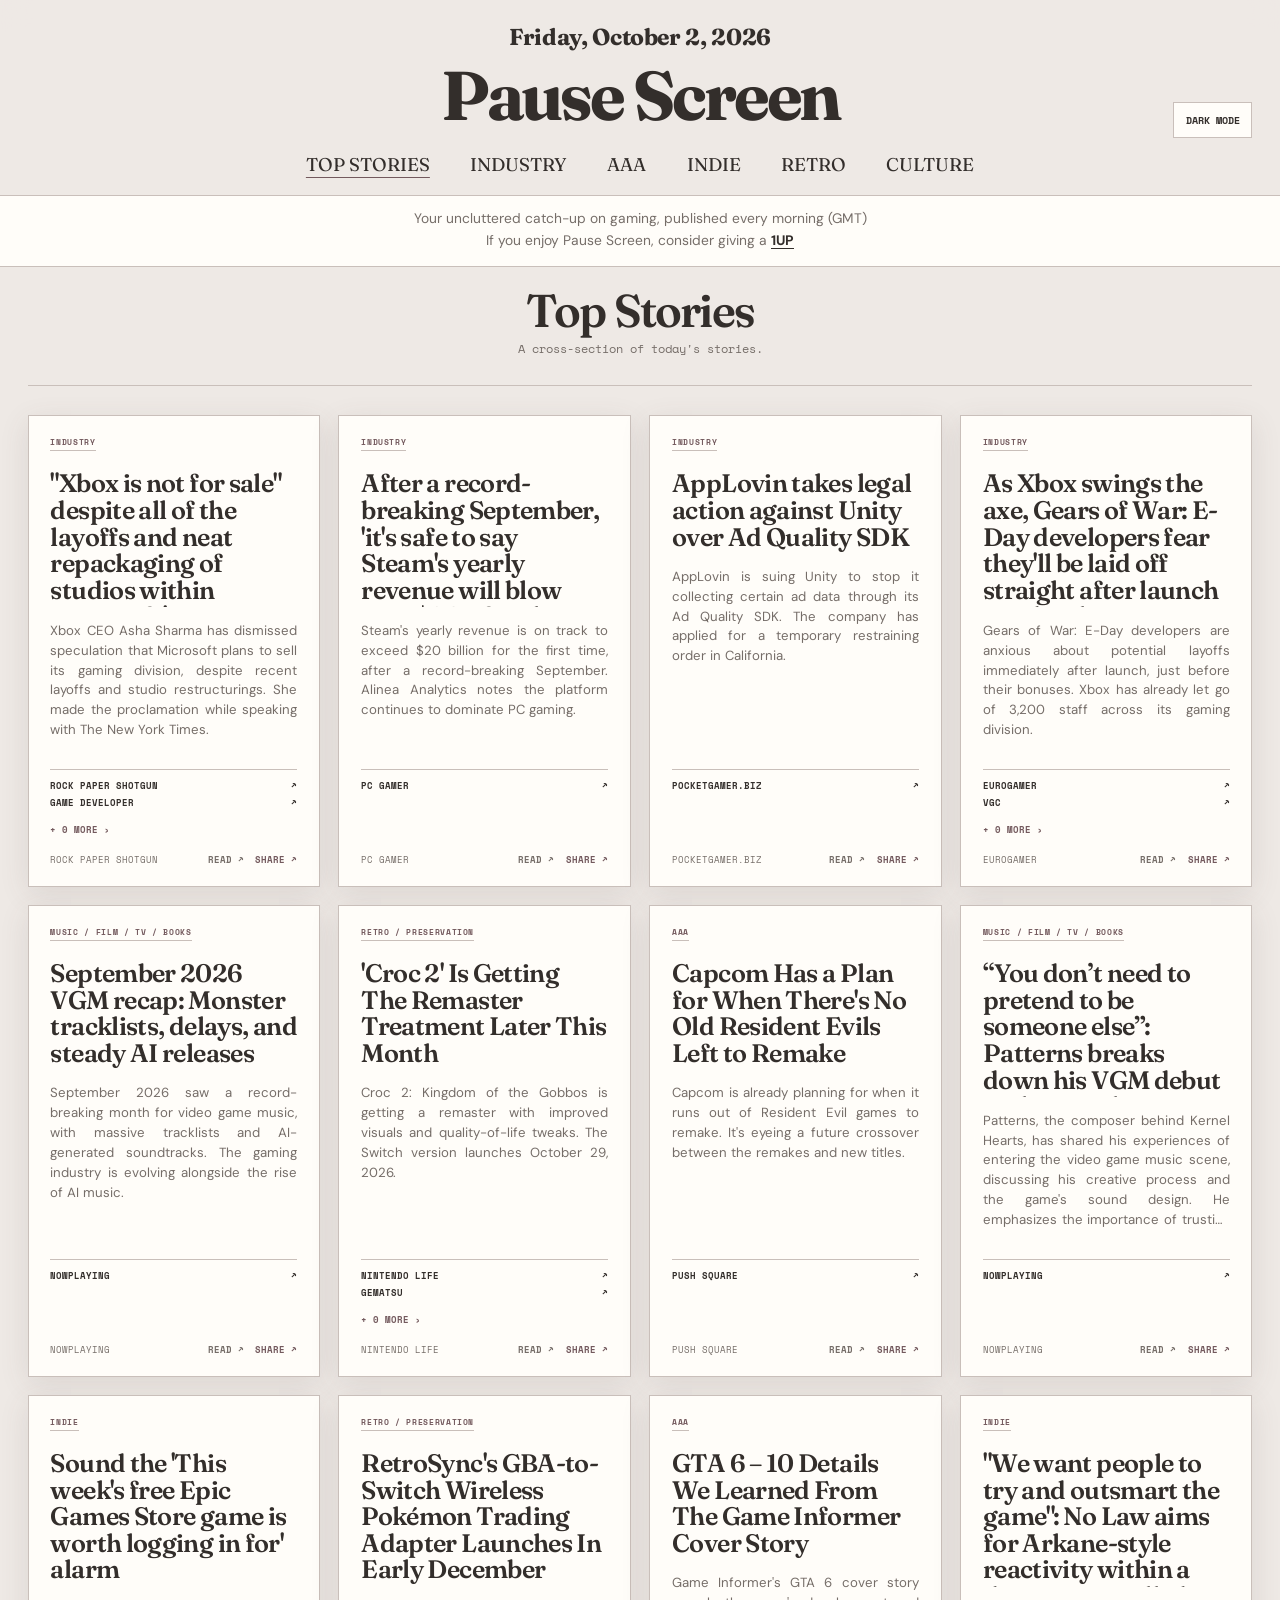
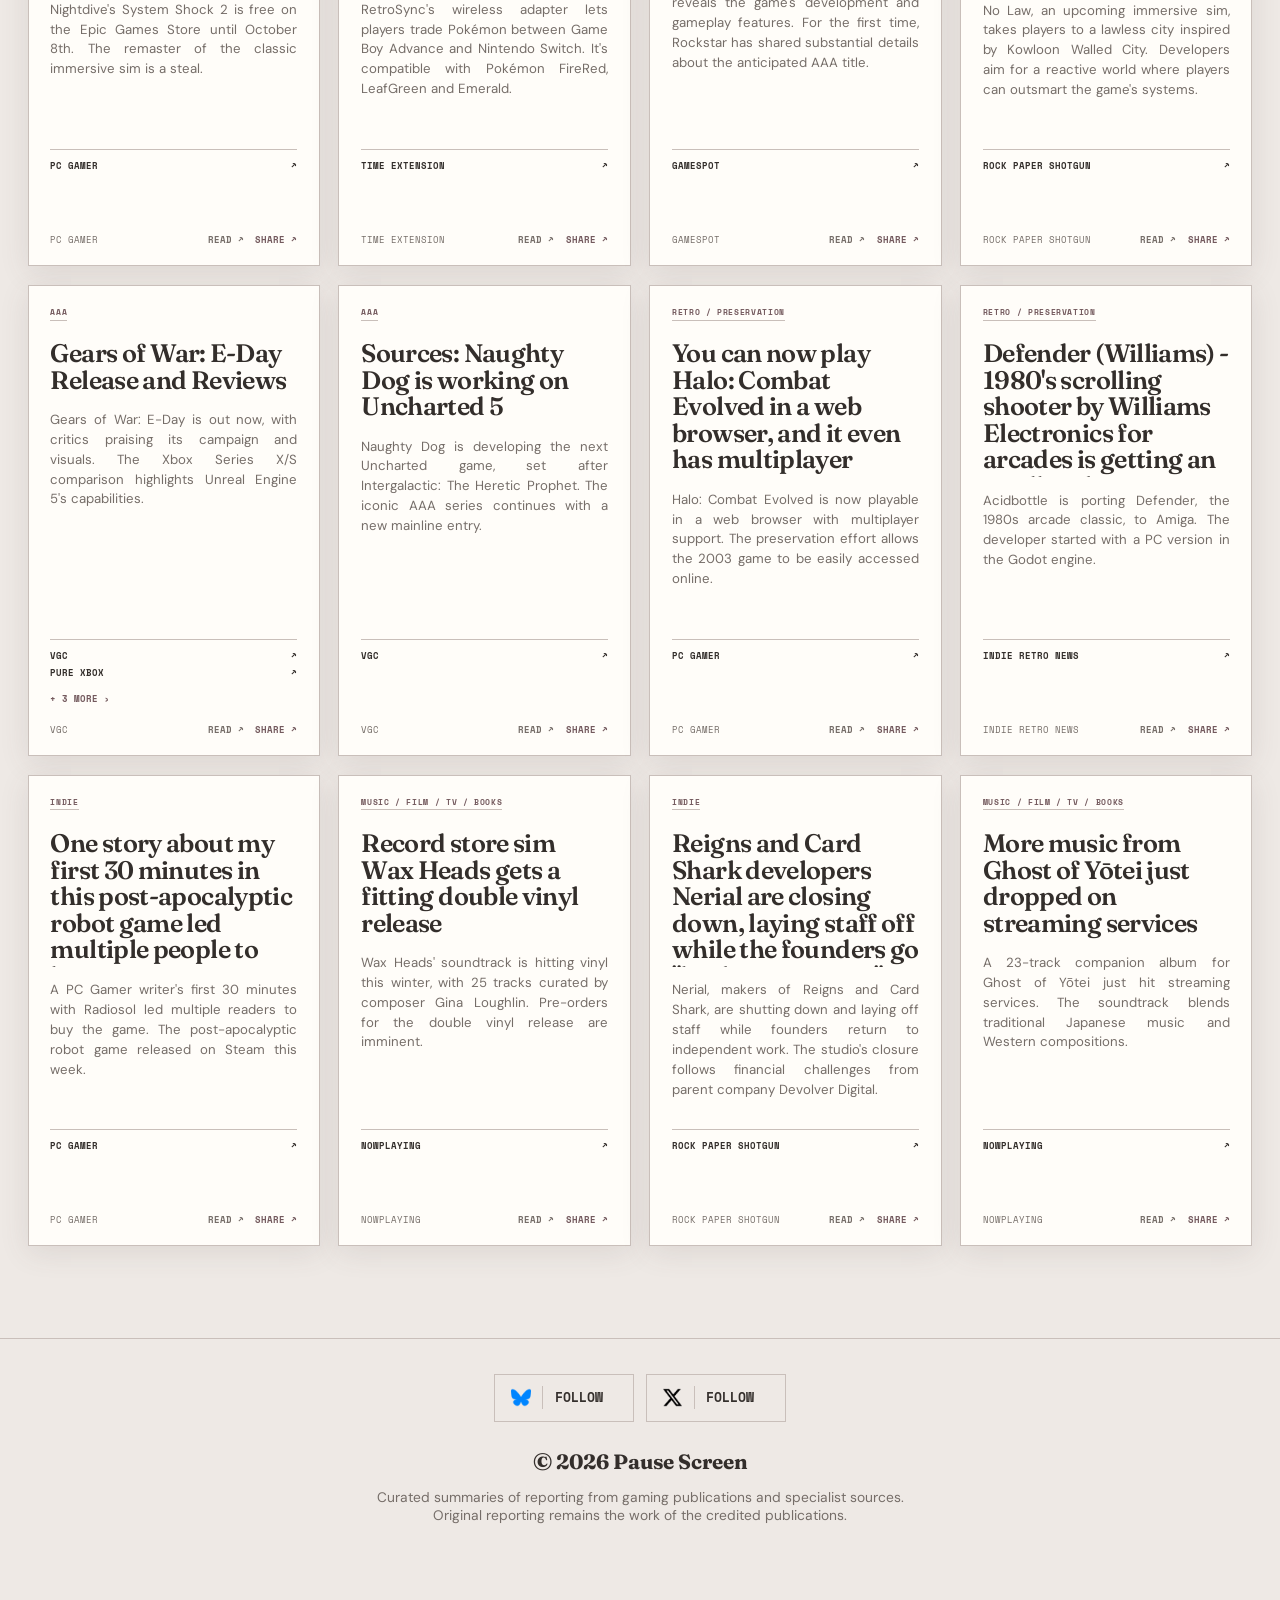
==== commit 60f676e2: "Update index.html" ====
--- a/index.html
+++ b/index.html
@@ -1,4 +1,4 @@
-<!doctype html><html lang="en"><head><meta charset="utf-8"><meta name="viewport" content="width=device-width,initial-scale=1"><meta name="color-scheme" content="light dark"><title>Pause Screen | Curated Gaming News</title><meta name="description" content="Pause Screen is your uncluttered daily catch-up on gaming news, covering the games industry, triple A, indie games, retro, game preservation, and gaming culture."><meta name="robots" content="index,follow,max-image-preview:large"><link rel="canonical" href="https://www.pausescreen.news/"><meta property="og:type" content="website"><meta property="og:site_name" content="Pause Screen"><meta property="og:title" content="Pause Screen | Curated Gaming News"><meta property="og:description" content="Pause Screen is your uncluttered daily catch-up on gaming news, covering the games industry, triple A, indie games, retro, game preservation, and gaming culture."><meta property="og:url" content="https://www.pausescreen.news/"><meta property="og:image" content="https://www.pausescreen.news/pausescreenretro.png"><meta name="twitter:card" content="summary_large_image"><meta name="twitter:image" content="https://www.pausescreen.news/pausescreenretro.png"><meta name="twitter:title" content="Pause Screen | Curated Gaming News"><meta name="twitter:description" content="Pause Screen is your uncluttered daily catch-up on gaming news, covering the games industry, triple A, indie games, retro, game preservation, and gaming culture."><script type="application/ld+json">{"@context":"https://schema.org","@type":"WebSite","name":"Pause Screen","url":"https://www.pausescreen.news/","description":"Pause Screen is your uncluttered daily catch-up on gaming news, covering the games industry, triple A, indie games, retro, game preservation, and gaming culture.","inLanguage":"en"}</script><link rel="apple-touch-icon" sizes="180x180" href="/apple-touch-icon.png"><link rel="icon" type="image/png" sizes="32x32" href="/favicon-32x32.png"><link rel="icon" type="image/png" sizes="16x16" href="/favicon-16x16.png"><link rel="manifest" href="/site.webmanifest"><link rel="preconnect" href="https://fonts.googleapis.com"><link rel="preconnect" href="https://fonts.gstatic.com" crossorigin><link href="https://fonts.googleapis.com/css2?family=DM+Sans:wght@400;500;600;700&family=Fraunces:opsz,wght@9..144,600;9..144,700&family=Space+Mono:wght@400;700&display=swap" rel="stylesheet"><link rel="stylesheet" href="assets/style.css"></head><body class="page-index"><header><div class="topbar"><div class="brand-stack"><span class="masthead-date">Friday, October 2, 2026</span><a class="brand" href="./">Pause Screen</a></div><div class="header-tools"><button id="theme-toggle" type="button">Dark mode</button></div></div><nav><a class="active" href="./" data-desk="index">Top Stories</a><a class="" href="./" data-desk="industry">Industry</a><a class="" href="./" data-desk="mainstream">AAA</a><a class="" href="./" data-desk="indie">Indie</a><a class="" href="./" data-desk="retro">Retro</a><a class="" href="./" data-desk="media">Culture</a></nav><aside class="support-note" aria-label="Support Pause Screen"><p>Your uncluttered catch-up on the last 24 hours in gaming, published every morning (GMT)<br> If you enjoy Pause Screen, <span class="support-launch">consider</span> giving a <a class="support-target" href="https://ko-fi.com/pausescreen" target="_blank" rel="noopener noreferrer"><strong><span class="support-landing">1UP</span></strong></a></p><span class="support-dolphin" id="support-dolphin" aria-hidden="true"><img src="assets/dolphin.png" alt=""></span></aside></header><main><section class="site-view" data-view="index" data-title="Top Stories">
+<!doctype html><html lang="en"><head><meta charset="utf-8"><meta name="viewport" content="width=device-width,initial-scale=1"><meta name="color-scheme" content="light dark"><title>Pause Screen | Curated Gaming News</title><meta name="description" content="Pause Screen is your uncluttered daily catch-up on gaming news, covering the games industry, triple A, indie games, retro, game preservation, and gaming culture."><meta name="robots" content="index,follow,max-image-preview:large"><link rel="canonical" href="https://www.pausescreen.news/"><meta property="og:type" content="website"><meta property="og:site_name" content="Pause Screen"><meta property="og:title" content="Pause Screen | Curated Gaming News"><meta property="og:description" content="Pause Screen is your uncluttered daily catch-up on gaming news, covering the games industry, triple A, indie games, retro, game preservation, and gaming culture."><meta property="og:url" content="https://www.pausescreen.news/"><meta property="og:image" content="https://www.pausescreen.news/pausescreenretro.png"><meta name="twitter:card" content="summary_large_image"><meta name="twitter:image" content="https://www.pausescreen.news/pausescreenretro.png"><meta name="twitter:title" content="Pause Screen | Curated Gaming News"><meta name="twitter:description" content="Pause Screen is your uncluttered daily catch-up on gaming news, covering the games industry, triple A, indie games, retro, game preservation, and gaming culture."><script type="application/ld+json">{"@context":"https://schema.org","@type":"WebSite","name":"Pause Screen","url":"https://www.pausescreen.news/","description":"Pause Screen is your uncluttered daily catch-up on gaming news, covering the games industry, triple A, indie games, retro, game preservation, and gaming culture.","inLanguage":"en"}</script><link rel="apple-touch-icon" sizes="180x180" href="/apple-touch-icon.png"><link rel="icon" type="image/png" sizes="32x32" href="/favicon-32x32.png"><link rel="icon" type="image/png" sizes="16x16" href="/favicon-16x16.png"><link rel="manifest" href="/site.webmanifest"><link rel="preconnect" href="https://fonts.googleapis.com"><link rel="preconnect" href="https://fonts.gstatic.com" crossorigin><link href="https://fonts.googleapis.com/css2?family=DM+Sans:wght@400;500;600;700&family=Fraunces:opsz,wght@9..144,600;9..144,700&family=Space+Mono:wght@400;700&display=swap" rel="stylesheet"><link rel="stylesheet" href="assets/style.css"></head><body class="page-index"><header><div class="topbar"><div class="brand-stack"><span class="masthead-date">Friday, October 2, 2026</span><a class="brand" href="./">Pause Screen</a></div><div class="header-tools"><button id="theme-toggle" type="button">Dark mode</button></div></div><nav><a class="active" href="./" data-desk="index">Top Stories</a><a class="" href="./" data-desk="industry">Industry</a><a class="" href="./" data-desk="mainstream">AAA</a><a class="" href="./" data-desk="indie">Indie</a><a class="" href="./" data-desk="retro">Retro</a><a class="" href="./" data-desk="media">Culture</a></nav><aside class="support-note" aria-label="Support Pause Screen"><p>Your uncluttered catch-up on gaming, published every morning (GMT)<br> If you enjoy Pause Screen, <span class="support-launch">consider</span> giving a <a class="support-target" href="https://ko-fi.com/pausescreen" target="_blank" rel="noopener noreferrer"><strong><span class="support-landing">1UP</span></strong></a></p><span class="support-dolphin" id="support-dolphin" aria-hidden="true"><img src="assets/dolphin.png" alt=""></span></aside></header><main><section class="site-view" data-view="index" data-title="Top Stories">
 <section class="hero"><div><h1>Top Stories</h1></div><p>A cross-section of today&#x27;s stories.</p></section>
 <section class="story-grid">
 <article class="story-card"><a class="card-link" href="https://www.rockpapershotgun.com/xbox-is-not-for-sale-despite-all-of-the-layoffs-and-neat-repackaging-of-studios-within-microsofts-corporate-structure-ceo-asha-sharma-says" target="_blank" rel="noopener" aria-label="Read &quot;Xbox is not for sale&quot; despite all of the layoffs and neat repackaging of studios within Microsoft&#x27;s corporate structure, CEO Asha Sharma says"></a><div class="meta"><span><div class="tags"><a class="tag" href="./" data-desk="industry">Industry</a></div></span></div><h2 title="&quot;Xbox is not for sale&quot; despite all of the layoffs and neat repackaging of studios within Microsoft&#x27;s corporate structure, CEO Asha Sharma says">&quot;Xbox is not for sale&quot; despite all of the layoffs and neat repackaging of studios within Microsoft&#x27;s corporate…</h2><p class="summary">Xbox CEO Asha Sharma has dismissed speculation that Microsoft plans to sell its gaming division, despite recent layoffs and studio restructurings. She made the proclamation while speaking with The New York Times.</p><div class="card-spacer"></div><div class="coverage-deck"><div class="coverage-face coverage-front"><a href="https://www.rockpapershotgun.com/xbox-is-not-for-sale-despite-all-of-the-layoffs-and-neat-repackaging-of-studios-within-microsofts-corporate-structure-ceo-asha-sharma-says" target="_blank" rel="noopener" title="Rock Paper Shotgun — &quot;Xbox is not for sale&quot; despite all of the layoffs and neat repackaging of studios within Microsoft&#x27;s corporate structure, CEO Asha Sharma says"><span>Rock Paper Shotgun</span><span aria-hidden="true">↗</span></a><a href="https://www.gamedeveloper.com/business/-xbox-is-not-for-sale-ceo-asha-sharma-says" target="_blank" rel="noopener" title="Game Developer — &#x27;Xbox is not for sale,&#x27; CEO Asha Sharma says"><span>Game Developer</span><span aria-hidden="true">↗</span></a></div><div class="coverage-face coverage-back coverage-back-mobile" aria-hidden="true"><a href="https://www.gamedeveloper.com/business/-xbox-is-not-for-sale-ceo-asha-sharma-says" target="_blank" rel="noopener" title="Game Developer — &#x27;Xbox is not for sale,&#x27; CEO Asha Sharma says"><span>Game Developer</span><span aria-hidden="true">↗</span></a></div><button class="coverage-toggle" type="button" aria-expanded="false"><span class="more-label desktop-coverage-label">+ 0 more ›</span><span class="more-label mobile-coverage-label">+ 1 more ›</span><span class="back-label desktop-coverage-label">‹ first 2</span><span class="back-label mobile-coverage-label">‹ first 1</span></button></div><div class="card-foot"><span>Rock Paper Shotgun</span><span class="card-actions"><a class="story-read" href="https://www.rockpapershotgun.com/xbox-is-not-for-sale-despite-all-of-the-layoffs-and-neat-repackaging-of-studios-within-microsofts-corporate-structure-ceo-asha-sharma-says" target="_blank" rel="noopener" aria-label="Read original article">Read ↗</a><button class="story-share" type="button" data-share-title="&quot;Xbox is not for sale&quot; despite all of the layoffs and neat repackaging of studios within Microsoft&#x27;s corporate structure, CEO Asha Sharma says" data-share-summary="Xbox CEO Asha Sharma has dismissed speculation that Microsoft plans to sell its gaming division, despite recent layoffs and studio restructurings. She made…" data-share-source="Rock Paper Shotgun" data-share-url="https://www.rockpapershotgun.com/xbox-is-not-for-sale-despite-all-of-the-layoffs-and-neat-repackaging-of-studios-within-microsofts-corporate-structure-ceo-asha-sharma-says" aria-label="Share this story">Share ↗</button></span></div></article>
@@ -351,4 +351,4 @@
 </section></main><footer><div class="social-follow" aria-label="Follow Pause Screen"><a class="social-follow-link social-bluesky" href="https://bsky.app/profile/pausescreennews.bsky.social" target="_blank" rel="noopener noreferrer" aria-label="Follow Pause Screen on Bluesky"><span class="social-icon" aria-hidden="true"><img src="blueskylogo.png" alt=""></span><span>Follow</span></a><a class="social-follow-link social-x" href="https://x.com/pausescreennews" target="_blank" rel="noopener noreferrer" aria-label="Follow Pause Screen on X"><span class="social-icon social-icon-x" aria-hidden="true"><img class="xlogo-dark" src="xlogo.png" alt=""><img class="xlogo-light" src="xlogolight.png" alt=""></span><span>Follow</span></a></div><b>&copy; 2026 Pause Screen</b><p>Curated summaries of reporting from gaming publications and specialist sources.<br>Original reporting remains the work of the credited publications.</p></footer><script>(function(){try{const nav=performance.getEntriesByType&&performance.getEntriesByType('navigation')[0];const type=nav&&nav.type;if(type!=='reload'&&!sessionStorage.getItem('pause-screen-refreshed')){sessionStorage.setItem('pause-screen-refreshed','1');window.location.reload();return}sessionStorage.removeItem('pause-screen-refreshed')}catch(e){}})();</script><script>(function(){const r=document.documentElement,b=document.getElementById('theme-toggle');function set(t){r.dataset.theme=t;if(b){b.textContent=t==='dark'?'Light mode':'Dark mode';b.dataset.icon=t==='dark'?'sun':'moon';b.setAttribute('aria-label','Switch to '+(t==='dark'?'light':'dark')+' mode')}}let saved=null;try{saved=localStorage.getItem('sc-theme')}catch(e){}set(saved||((window.matchMedia&&matchMedia('(prefers-color-scheme: dark)').matches)?'dark':'light'));if(b)b.addEventListener('click',()=>{const t=r.dataset.theme==='dark'?'light':'dark';set(t);try{localStorage.setItem('sc-theme',t)}catch(e){}});document.addEventListener('click',e=>{const btn=e.target.closest('.coverage-toggle');if(!btn)return;e.preventDefault();e.stopPropagation();const deck=btn.closest('.coverage-deck');const open=!deck.classList.contains('show-more');deck.classList.toggle('show-more',open);btn.setAttribute('aria-expanded',open?'true':'false');const front=deck.querySelector('.coverage-front'),back=deck.querySelector('.coverage-back');if(front)front.setAttribute('aria-hidden',open?'true':'false');if(back)back.setAttribute('aria-hidden',open?'false':'true')});})();</script><script>(function(){const views=[...document.querySelectorAll('.site-view')],support=document.querySelector('.support-note');function show(desk){if(!views.some(v=>v.dataset.view===desk))desk='index';views.forEach(v=>v.hidden=v.dataset.view!==desk);document.querySelectorAll('nav [data-desk]').forEach(a=>a.classList.toggle('active',a.dataset.desk===desk));if(support)support.hidden=desk!=='index';document.body.className='page-'+desk;const v=views.find(x=>x.dataset.view===desk);document.title=((v&&v.dataset.title)||'Top Stories')+' | Pause Screen';window.scrollTo({top:0,left:0,behavior:'auto'})}document.addEventListener('click',e=>{const a=e.target.closest('a[data-desk]');if(!a)return;e.preventDefault();if(a.dataset.desk==='index'){window.location.reload();return}show(a.dataset.desk)});const brand=document.querySelector('.brand');if(brand)brand.addEventListener('click',e=>{e.preventDefault();window.location.reload()});show('index')})();</script><script>(function(){function shareText(b){const title=b.dataset.shareTitle||'',summary=b.dataset.shareSummary||'',source=b.dataset.shareSource||'Original publication',url=b.dataset.shareUrl||'';return [title,summary,'Original reporting: '+source,url,'Shared via https://pausescreen.news — Pause. Catch up. Continue.'].filter(Boolean).join('\n\n')}document.addEventListener('click',async function(e){const footer=e.target.closest('.card-foot');if(footer)e.stopPropagation();const b=e.target.closest('.story-share');if(!b)return;e.preventDefault();e.stopPropagation();const text=shareText(b),url=b.dataset.shareUrl||'',title=b.dataset.shareTitle||'Gaming story';try{if(navigator.share){await navigator.share({title:title,text:text});return}if(navigator.clipboard&&navigator.clipboard.writeText){await navigator.clipboard.writeText(text);const old=b.textContent;b.textContent='Copied ✓';setTimeout(()=>b.textContent=old,1400);return}window.prompt('Copy this share text:',text)}catch(err){if(err&&err.name==='AbortError')return;try{window.prompt('Copy this share text:',text)}catch(_){}}})})();</script><script>(function(){const launch=document.querySelector('.support-launch'),target=document.querySelector('.support-target'),landing=document.querySelector('.support-landing'),dolphin=document.getElementById('support-dolphin');if(!launch||!target||!landing||!dolphin)return;const note=dolphin.closest('.support-note');if(!note)return;let busy=false;function point(el,xBias,yBias){const r=el.getBoundingClientRect();return{x:r.left+r.width*xBias,y:r.top+r.height*yBias}}function particle(x,y,heart){const e=document.createElement(heart?'span':'i');e.className=heart?'support-heart':'support-pixel';if(heart)e.textContent='♥';e.style.left=x+'px';e.style.top=y+'px';e.style.opacity='1';note.appendChild(e);const dx=(Math.random()-.5)*(heart?95:80),dy=-25-Math.random()*(heart?65:50),start=performance.now(),duration=heart?900:650;function frame(now){const t=Math.min(1,(now-start)/duration);e.style.transform='translate('+dx*t+'px,'+(dy*t+55*t*t)+'px) scale('+(1-.3*t)+')';e.style.opacity=String(1-t);if(t<1)requestAnimationFrame(frame);else e.remove()}requestAnimationFrame(frame)}function burst(x,y,heart,count){for(let i=0;i<count;i++)setTimeout(function(){particle(x,y,heart)},i*35)}function play(){if(busy)return;busy=true;const nr=note.getBoundingClientRect(),scale=nr.width/note.offsetWidth,lr=launch.getBoundingClientRect(),tr=landing.getBoundingClientRect(),a={x:lr.right,y:lr.top+lr.height*.35},b={x:tr.left+tr.width*.5,y:tr.top-tr.height*.15},sx=(a.x-nr.left)/scale-24,sy=(a.y-nr.top)/scale-34,ex=(b.x-nr.left)/scale-24,ey=(b.y-nr.top)/scale-34,dx=ex-sx,dy=ey-sy,arc=Math.max(60,Math.min(120,Math.abs(dx)*.32));dolphin.style.left=sx+'px';dolphin.style.top=sy+'px';dolphin.style.opacity='1';burst(sx+24,sy+24,false,9);const start=performance.now(),duration=1800;function fly(now){const t=Math.min(1,(now-start)/duration),x=dx*t,y=dy*t-Math.sin(Math.PI*t)*arc,rot=-15+55*t;dolphin.style.transform='translate('+x+'px,'+y+'px) rotate('+rot+'deg)';dolphin.style.opacity='1';if(t<1)requestAnimationFrame(fly);else{dolphin.style.opacity='0';burst(ex+24,ey+24,false,8);burst(ex+24,ey+24,true,8);setTimeout(function(){busy=false},950)}}requestAnimationFrame(fly)}setTimeout(play,3000)})();</script><script src='https://storage.ko-fi.com/cdn/scripts/overlay-widget.js'></script><script>kofiWidgetOverlay.draw('pausescreen', {'type': 'floating-chat','floating-chat.donateButton.text': 'Give 1UP','floating-chat.donateButton.background-color': '#ffffff','floating-chat.donateButton.text-color': '#323842'});</script></body>
 
 
-</html>+</html>
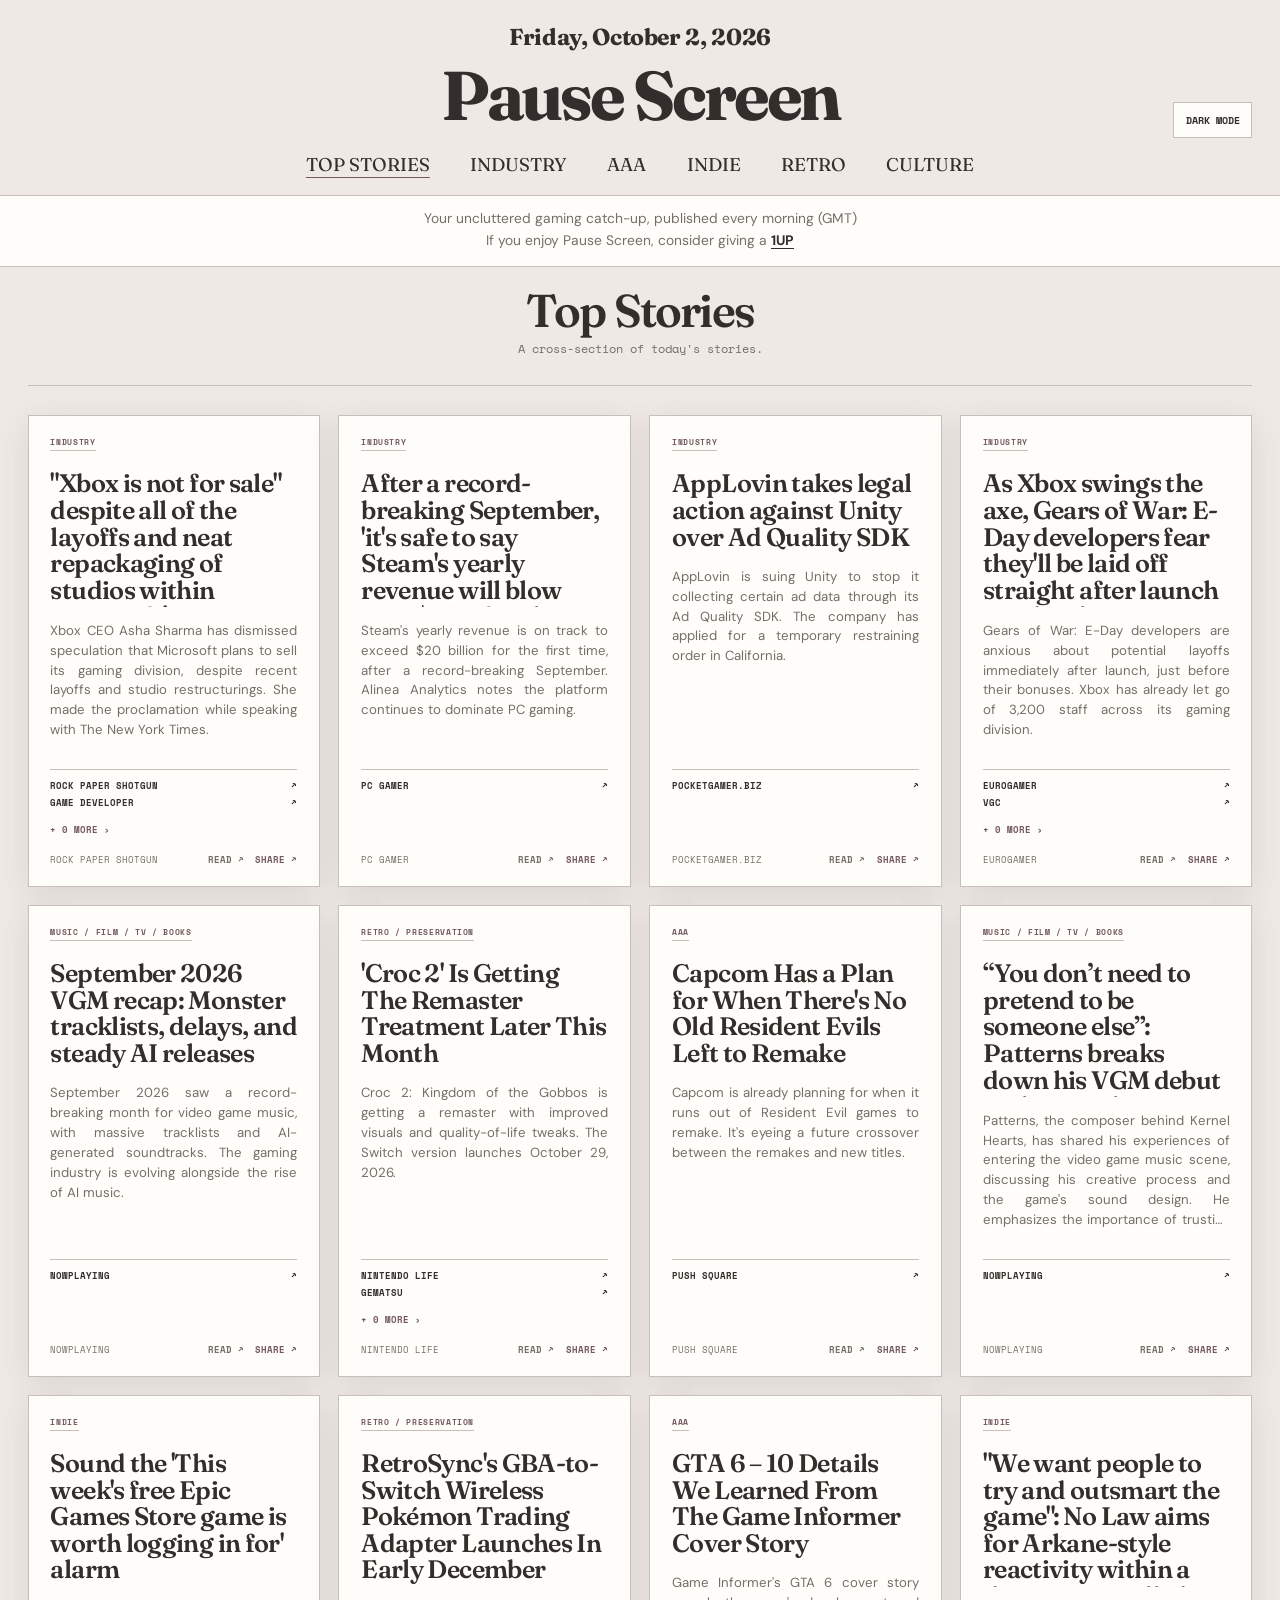
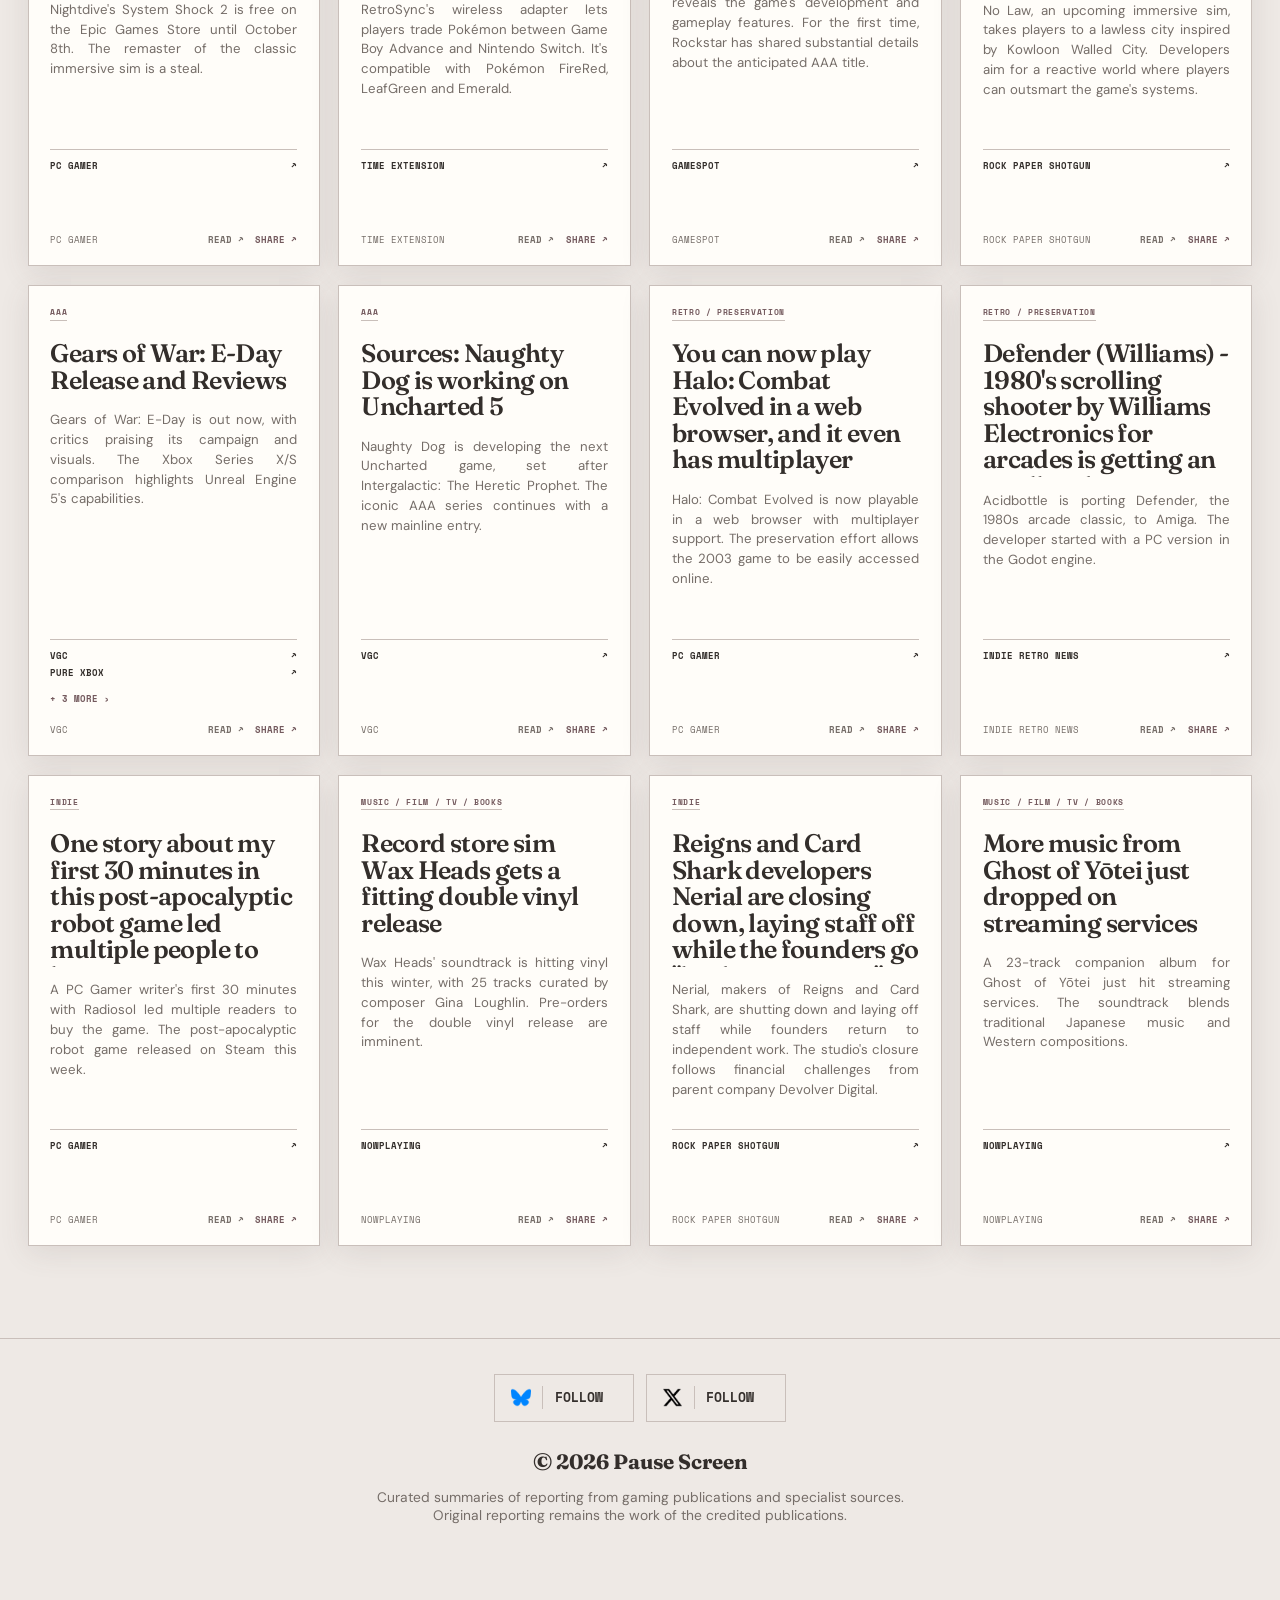
==== commit bca6338f: "Update index.html" ====
--- a/index.html
+++ b/index.html
@@ -1,4 +1,4 @@
-<!doctype html><html lang="en"><head><meta charset="utf-8"><meta name="viewport" content="width=device-width,initial-scale=1"><meta name="color-scheme" content="light dark"><title>Pause Screen | Curated Gaming News</title><meta name="description" content="Pause Screen is your uncluttered daily catch-up on gaming news, covering the games industry, triple A, indie games, retro, game preservation, and gaming culture."><meta name="robots" content="index,follow,max-image-preview:large"><link rel="canonical" href="https://www.pausescreen.news/"><meta property="og:type" content="website"><meta property="og:site_name" content="Pause Screen"><meta property="og:title" content="Pause Screen | Curated Gaming News"><meta property="og:description" content="Pause Screen is your uncluttered daily catch-up on gaming news, covering the games industry, triple A, indie games, retro, game preservation, and gaming culture."><meta property="og:url" content="https://www.pausescreen.news/"><meta property="og:image" content="https://www.pausescreen.news/pausescreenretro.png"><meta name="twitter:card" content="summary_large_image"><meta name="twitter:image" content="https://www.pausescreen.news/pausescreenretro.png"><meta name="twitter:title" content="Pause Screen | Curated Gaming News"><meta name="twitter:description" content="Pause Screen is your uncluttered daily catch-up on gaming news, covering the games industry, triple A, indie games, retro, game preservation, and gaming culture."><script type="application/ld+json">{"@context":"https://schema.org","@type":"WebSite","name":"Pause Screen","url":"https://www.pausescreen.news/","description":"Pause Screen is your uncluttered daily catch-up on gaming news, covering the games industry, triple A, indie games, retro, game preservation, and gaming culture.","inLanguage":"en"}</script><link rel="apple-touch-icon" sizes="180x180" href="/apple-touch-icon.png"><link rel="icon" type="image/png" sizes="32x32" href="/favicon-32x32.png"><link rel="icon" type="image/png" sizes="16x16" href="/favicon-16x16.png"><link rel="manifest" href="/site.webmanifest"><link rel="preconnect" href="https://fonts.googleapis.com"><link rel="preconnect" href="https://fonts.gstatic.com" crossorigin><link href="https://fonts.googleapis.com/css2?family=DM+Sans:wght@400;500;600;700&family=Fraunces:opsz,wght@9..144,600;9..144,700&family=Space+Mono:wght@400;700&display=swap" rel="stylesheet"><link rel="stylesheet" href="assets/style.css"></head><body class="page-index"><header><div class="topbar"><div class="brand-stack"><span class="masthead-date">Friday, October 2, 2026</span><a class="brand" href="./">Pause Screen</a></div><div class="header-tools"><button id="theme-toggle" type="button">Dark mode</button></div></div><nav><a class="active" href="./" data-desk="index">Top Stories</a><a class="" href="./" data-desk="industry">Industry</a><a class="" href="./" data-desk="mainstream">AAA</a><a class="" href="./" data-desk="indie">Indie</a><a class="" href="./" data-desk="retro">Retro</a><a class="" href="./" data-desk="media">Culture</a></nav><aside class="support-note" aria-label="Support Pause Screen"><p>Your uncluttered catch-up on gaming, published every morning (GMT)<br> If you enjoy Pause Screen, <span class="support-launch">consider</span> giving a <a class="support-target" href="https://ko-fi.com/pausescreen" target="_blank" rel="noopener noreferrer"><strong><span class="support-landing">1UP</span></strong></a></p><span class="support-dolphin" id="support-dolphin" aria-hidden="true"><img src="assets/dolphin.png" alt=""></span></aside></header><main><section class="site-view" data-view="index" data-title="Top Stories">
+<!doctype html><html lang="en"><head><meta charset="utf-8"><meta name="viewport" content="width=device-width,initial-scale=1"><meta name="color-scheme" content="light dark"><title>Pause Screen | Curated Gaming News</title><meta name="description" content="Pause Screen is your uncluttered daily catch-up on gaming news, covering the games industry, triple A, indie games, retro, game preservation, and gaming culture."><meta name="robots" content="index,follow,max-image-preview:large"><link rel="canonical" href="https://www.pausescreen.news/"><meta property="og:type" content="website"><meta property="og:site_name" content="Pause Screen"><meta property="og:title" content="Pause Screen | Curated Gaming News"><meta property="og:description" content="Pause Screen is your uncluttered daily catch-up on gaming news, covering the games industry, triple A, indie games, retro, game preservation, and gaming culture."><meta property="og:url" content="https://www.pausescreen.news/"><meta property="og:image" content="https://www.pausescreen.news/pausescreenretro.png"><meta name="twitter:card" content="summary_large_image"><meta name="twitter:image" content="https://www.pausescreen.news/pausescreenretro.png"><meta name="twitter:title" content="Pause Screen | Curated Gaming News"><meta name="twitter:description" content="Pause Screen is your uncluttered daily catch-up on gaming news, covering the games industry, triple A, indie games, retro, game preservation, and gaming culture."><script type="application/ld+json">{"@context":"https://schema.org","@type":"WebSite","name":"Pause Screen","url":"https://www.pausescreen.news/","description":"Pause Screen is your uncluttered daily catch-up on gaming news, covering the games industry, triple A, indie games, retro, game preservation, and gaming culture.","inLanguage":"en"}</script><link rel="apple-touch-icon" sizes="180x180" href="/apple-touch-icon.png"><link rel="icon" type="image/png" sizes="32x32" href="/favicon-32x32.png"><link rel="icon" type="image/png" sizes="16x16" href="/favicon-16x16.png"><link rel="manifest" href="/site.webmanifest"><link rel="preconnect" href="https://fonts.googleapis.com"><link rel="preconnect" href="https://fonts.gstatic.com" crossorigin><link href="https://fonts.googleapis.com/css2?family=DM+Sans:wght@400;500;600;700&family=Fraunces:opsz,wght@9..144,600;9..144,700&family=Space+Mono:wght@400;700&display=swap" rel="stylesheet"><link rel="stylesheet" href="assets/style.css"></head><body class="page-index"><header><div class="topbar"><div class="brand-stack"><span class="masthead-date">Friday, October 2, 2026</span><a class="brand" href="./">Pause Screen</a></div><div class="header-tools"><button id="theme-toggle" type="button">Dark mode</button></div></div><nav><a class="active" href="./" data-desk="index">Top Stories</a><a class="" href="./" data-desk="industry">Industry</a><a class="" href="./" data-desk="mainstream">AAA</a><a class="" href="./" data-desk="indie">Indie</a><a class="" href="./" data-desk="retro">Retro</a><a class="" href="./" data-desk="media">Culture</a></nav><aside class="support-note" aria-label="Support Pause Screen"><p>Your uncluttered gaming catch-up, published every morning (GMT)<br> If you enjoy Pause Screen, <span class="support-launch">consider</span> giving a <a class="support-target" href="https://ko-fi.com/pausescreen" target="_blank" rel="noopener noreferrer"><strong><span class="support-landing">1UP</span></strong></a></p><span class="support-dolphin" id="support-dolphin" aria-hidden="true"><img src="assets/dolphin.png" alt=""></span></aside></header><main><section class="site-view" data-view="index" data-title="Top Stories">
 <section class="hero"><div><h1>Top Stories</h1></div><p>A cross-section of today&#x27;s stories.</p></section>
 <section class="story-grid">
 <article class="story-card"><a class="card-link" href="https://www.rockpapershotgun.com/xbox-is-not-for-sale-despite-all-of-the-layoffs-and-neat-repackaging-of-studios-within-microsofts-corporate-structure-ceo-asha-sharma-says" target="_blank" rel="noopener" aria-label="Read &quot;Xbox is not for sale&quot; despite all of the layoffs and neat repackaging of studios within Microsoft&#x27;s corporate structure, CEO Asha Sharma says"></a><div class="meta"><span><div class="tags"><a class="tag" href="./" data-desk="industry">Industry</a></div></span></div><h2 title="&quot;Xbox is not for sale&quot; despite all of the layoffs and neat repackaging of studios within Microsoft&#x27;s corporate structure, CEO Asha Sharma says">&quot;Xbox is not for sale&quot; despite all of the layoffs and neat repackaging of studios within Microsoft&#x27;s corporate…</h2><p class="summary">Xbox CEO Asha Sharma has dismissed speculation that Microsoft plans to sell its gaming division, despite recent layoffs and studio restructurings. She made the proclamation while speaking with The New York Times.</p><div class="card-spacer"></div><div class="coverage-deck"><div class="coverage-face coverage-front"><a href="https://www.rockpapershotgun.com/xbox-is-not-for-sale-despite-all-of-the-layoffs-and-neat-repackaging-of-studios-within-microsofts-corporate-structure-ceo-asha-sharma-says" target="_blank" rel="noopener" title="Rock Paper Shotgun — &quot;Xbox is not for sale&quot; despite all of the layoffs and neat repackaging of studios within Microsoft&#x27;s corporate structure, CEO Asha Sharma says"><span>Rock Paper Shotgun</span><span aria-hidden="true">↗</span></a><a href="https://www.gamedeveloper.com/business/-xbox-is-not-for-sale-ceo-asha-sharma-says" target="_blank" rel="noopener" title="Game Developer — &#x27;Xbox is not for sale,&#x27; CEO Asha Sharma says"><span>Game Developer</span><span aria-hidden="true">↗</span></a></div><div class="coverage-face coverage-back coverage-back-mobile" aria-hidden="true"><a href="https://www.gamedeveloper.com/business/-xbox-is-not-for-sale-ceo-asha-sharma-says" target="_blank" rel="noopener" title="Game Developer — &#x27;Xbox is not for sale,&#x27; CEO Asha Sharma says"><span>Game Developer</span><span aria-hidden="true">↗</span></a></div><button class="coverage-toggle" type="button" aria-expanded="false"><span class="more-label desktop-coverage-label">+ 0 more ›</span><span class="more-label mobile-coverage-label">+ 1 more ›</span><span class="back-label desktop-coverage-label">‹ first 2</span><span class="back-label mobile-coverage-label">‹ first 1</span></button></div><div class="card-foot"><span>Rock Paper Shotgun</span><span class="card-actions"><a class="story-read" href="https://www.rockpapershotgun.com/xbox-is-not-for-sale-despite-all-of-the-layoffs-and-neat-repackaging-of-studios-within-microsofts-corporate-structure-ceo-asha-sharma-says" target="_blank" rel="noopener" aria-label="Read original article">Read ↗</a><button class="story-share" type="button" data-share-title="&quot;Xbox is not for sale&quot; despite all of the layoffs and neat repackaging of studios within Microsoft&#x27;s corporate structure, CEO Asha Sharma says" data-share-summary="Xbox CEO Asha Sharma has dismissed speculation that Microsoft plans to sell its gaming division, despite recent layoffs and studio restructurings. She made…" data-share-source="Rock Paper Shotgun" data-share-url="https://www.rockpapershotgun.com/xbox-is-not-for-sale-despite-all-of-the-layoffs-and-neat-repackaging-of-studios-within-microsofts-corporate-structure-ceo-asha-sharma-says" aria-label="Share this story">Share ↗</button></span></div></article>
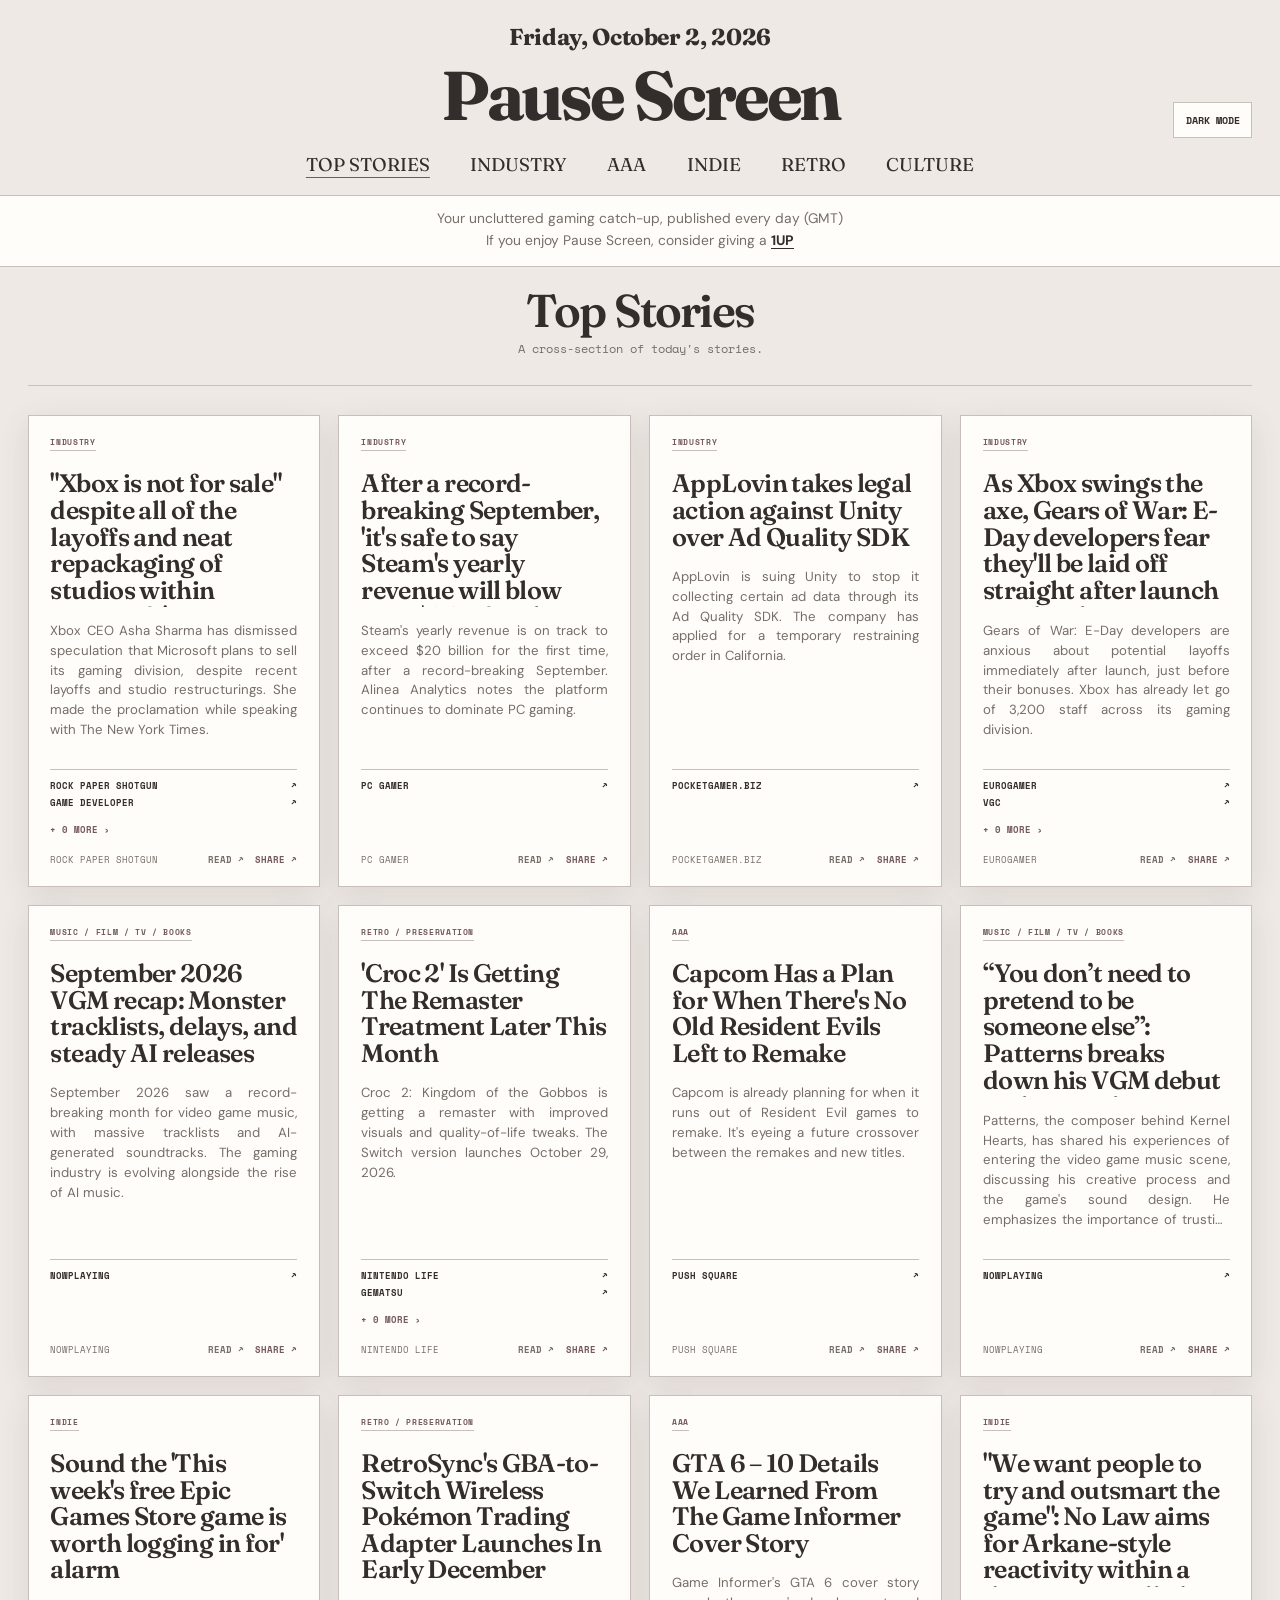
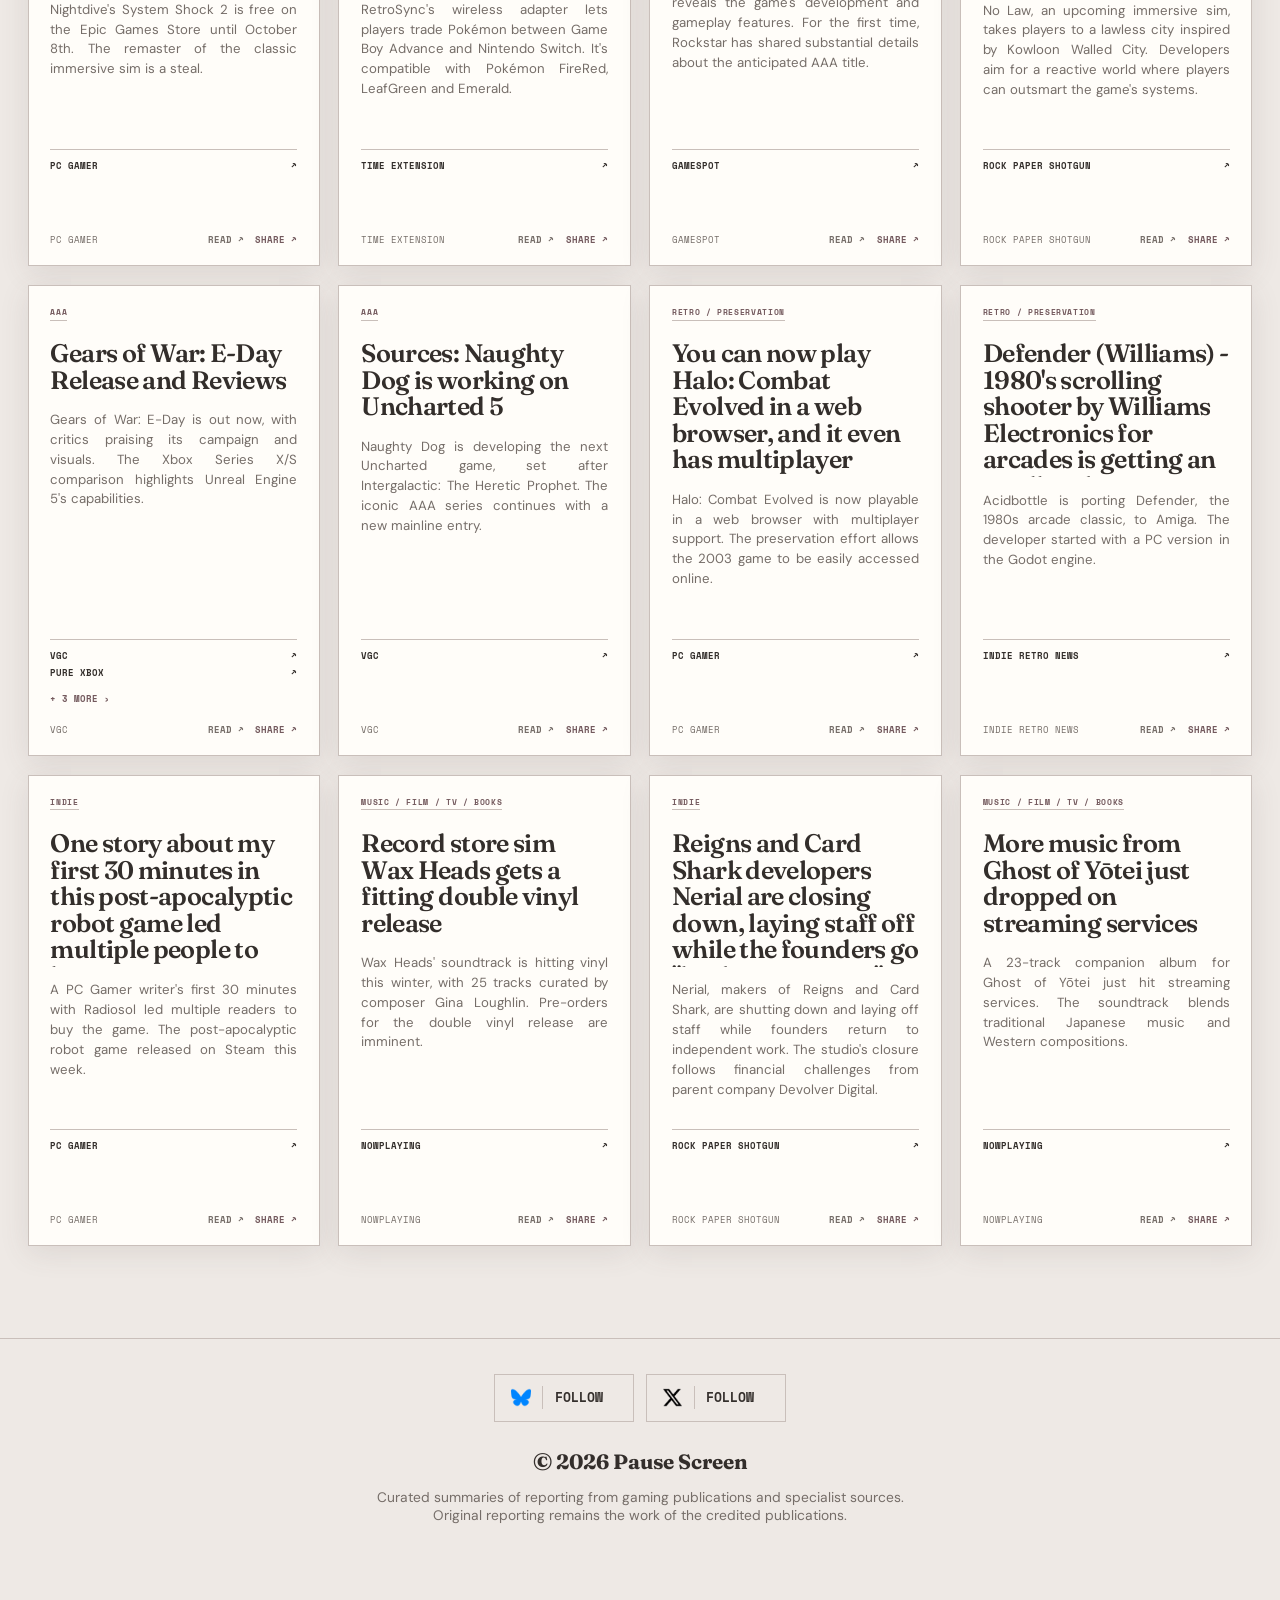
==== commit 5762276e: "Update index.html" ====
--- a/index.html
+++ b/index.html
@@ -1,4 +1,4 @@
-<!doctype html><html lang="en"><head><meta charset="utf-8"><meta name="viewport" content="width=device-width,initial-scale=1"><meta name="color-scheme" content="light dark"><title>Pause Screen | Curated Gaming News</title><meta name="description" content="Pause Screen is your uncluttered daily catch-up on gaming news, covering the games industry, triple A, indie games, retro, game preservation, and gaming culture."><meta name="robots" content="index,follow,max-image-preview:large"><link rel="canonical" href="https://www.pausescreen.news/"><meta property="og:type" content="website"><meta property="og:site_name" content="Pause Screen"><meta property="og:title" content="Pause Screen | Curated Gaming News"><meta property="og:description" content="Pause Screen is your uncluttered daily catch-up on gaming news, covering the games industry, triple A, indie games, retro, game preservation, and gaming culture."><meta property="og:url" content="https://www.pausescreen.news/"><meta property="og:image" content="https://www.pausescreen.news/pausescreenretro.png"><meta name="twitter:card" content="summary_large_image"><meta name="twitter:image" content="https://www.pausescreen.news/pausescreenretro.png"><meta name="twitter:title" content="Pause Screen | Curated Gaming News"><meta name="twitter:description" content="Pause Screen is your uncluttered daily catch-up on gaming news, covering the games industry, triple A, indie games, retro, game preservation, and gaming culture."><script type="application/ld+json">{"@context":"https://schema.org","@type":"WebSite","name":"Pause Screen","url":"https://www.pausescreen.news/","description":"Pause Screen is your uncluttered daily catch-up on gaming news, covering the games industry, triple A, indie games, retro, game preservation, and gaming culture.","inLanguage":"en"}</script><link rel="apple-touch-icon" sizes="180x180" href="/apple-touch-icon.png"><link rel="icon" type="image/png" sizes="32x32" href="/favicon-32x32.png"><link rel="icon" type="image/png" sizes="16x16" href="/favicon-16x16.png"><link rel="manifest" href="/site.webmanifest"><link rel="preconnect" href="https://fonts.googleapis.com"><link rel="preconnect" href="https://fonts.gstatic.com" crossorigin><link href="https://fonts.googleapis.com/css2?family=DM+Sans:wght@400;500;600;700&family=Fraunces:opsz,wght@9..144,600;9..144,700&family=Space+Mono:wght@400;700&display=swap" rel="stylesheet"><link rel="stylesheet" href="assets/style.css"></head><body class="page-index"><header><div class="topbar"><div class="brand-stack"><span class="masthead-date">Friday, October 2, 2026</span><a class="brand" href="./">Pause Screen</a></div><div class="header-tools"><button id="theme-toggle" type="button">Dark mode</button></div></div><nav><a class="active" href="./" data-desk="index">Top Stories</a><a class="" href="./" data-desk="industry">Industry</a><a class="" href="./" data-desk="mainstream">AAA</a><a class="" href="./" data-desk="indie">Indie</a><a class="" href="./" data-desk="retro">Retro</a><a class="" href="./" data-desk="media">Culture</a></nav><aside class="support-note" aria-label="Support Pause Screen"><p>Your uncluttered gaming catch-up, published every morning (GMT)<br> If you enjoy Pause Screen, <span class="support-launch">consider</span> giving a <a class="support-target" href="https://ko-fi.com/pausescreen" target="_blank" rel="noopener noreferrer"><strong><span class="support-landing">1UP</span></strong></a></p><span class="support-dolphin" id="support-dolphin" aria-hidden="true"><img src="assets/dolphin.png" alt=""></span></aside></header><main><section class="site-view" data-view="index" data-title="Top Stories">
+<!doctype html><html lang="en"><head><meta charset="utf-8"><meta name="viewport" content="width=device-width,initial-scale=1"><meta name="color-scheme" content="light dark"><title>Pause Screen | Curated Gaming News</title><meta name="description" content="Pause Screen is your uncluttered daily catch-up on gaming news, covering the games industry, triple A, indie games, retro, game preservation, and gaming culture."><meta name="robots" content="index,follow,max-image-preview:large"><link rel="canonical" href="https://www.pausescreen.news/"><meta property="og:type" content="website"><meta property="og:site_name" content="Pause Screen"><meta property="og:title" content="Pause Screen | Curated Gaming News"><meta property="og:description" content="Pause Screen is your uncluttered daily catch-up on gaming news, covering the games industry, triple A, indie games, retro, game preservation, and gaming culture."><meta property="og:url" content="https://www.pausescreen.news/"><meta property="og:image" content="https://www.pausescreen.news/pausescreenretro.png"><meta name="twitter:card" content="summary_large_image"><meta name="twitter:image" content="https://www.pausescreen.news/pausescreenretro.png"><meta name="twitter:title" content="Pause Screen | Curated Gaming News"><meta name="twitter:description" content="Pause Screen is your uncluttered daily catch-up on gaming news, covering the games industry, triple A, indie games, retro, game preservation, and gaming culture."><script type="application/ld+json">{"@context":"https://schema.org","@type":"WebSite","name":"Pause Screen","url":"https://www.pausescreen.news/","description":"Pause Screen is your uncluttered daily catch-up on gaming news, covering the games industry, triple A, indie games, retro, game preservation, and gaming culture.","inLanguage":"en"}</script><link rel="apple-touch-icon" sizes="180x180" href="/apple-touch-icon.png"><link rel="icon" type="image/png" sizes="32x32" href="/favicon-32x32.png"><link rel="icon" type="image/png" sizes="16x16" href="/favicon-16x16.png"><link rel="manifest" href="/site.webmanifest"><link rel="preconnect" href="https://fonts.googleapis.com"><link rel="preconnect" href="https://fonts.gstatic.com" crossorigin><link href="https://fonts.googleapis.com/css2?family=DM+Sans:wght@400;500;600;700&family=Fraunces:opsz,wght@9..144,600;9..144,700&family=Space+Mono:wght@400;700&display=swap" rel="stylesheet"><link rel="stylesheet" href="assets/style.css"></head><body class="page-index"><header><div class="topbar"><div class="brand-stack"><span class="masthead-date">Friday, October 2, 2026</span><a class="brand" href="./">Pause Screen</a></div><div class="header-tools"><button id="theme-toggle" type="button">Dark mode</button></div></div><nav><a class="active" href="./" data-desk="index">Top Stories</a><a class="" href="./" data-desk="industry">Industry</a><a class="" href="./" data-desk="mainstream">AAA</a><a class="" href="./" data-desk="indie">Indie</a><a class="" href="./" data-desk="retro">Retro</a><a class="" href="./" data-desk="media">Culture</a></nav><aside class="support-note" aria-label="Support Pause Screen"><p>Your uncluttered gaming catch-up, published every day (GMT)<br> If you enjoy Pause Screen, <span class="support-launch">consider</span> giving a <a class="support-target" href="https://ko-fi.com/pausescreen" target="_blank" rel="noopener noreferrer"><strong><span class="support-landing">1UP</span></strong></a></p><span class="support-dolphin" id="support-dolphin" aria-hidden="true"><img src="assets/dolphin.png" alt=""></span></aside></header><main><section class="site-view" data-view="index" data-title="Top Stories">
 <section class="hero"><div><h1>Top Stories</h1></div><p>A cross-section of today&#x27;s stories.</p></section>
 <section class="story-grid">
 <article class="story-card"><a class="card-link" href="https://www.rockpapershotgun.com/xbox-is-not-for-sale-despite-all-of-the-layoffs-and-neat-repackaging-of-studios-within-microsofts-corporate-structure-ceo-asha-sharma-says" target="_blank" rel="noopener" aria-label="Read &quot;Xbox is not for sale&quot; despite all of the layoffs and neat repackaging of studios within Microsoft&#x27;s corporate structure, CEO Asha Sharma says"></a><div class="meta"><span><div class="tags"><a class="tag" href="./" data-desk="industry">Industry</a></div></span></div><h2 title="&quot;Xbox is not for sale&quot; despite all of the layoffs and neat repackaging of studios within Microsoft&#x27;s corporate structure, CEO Asha Sharma says">&quot;Xbox is not for sale&quot; despite all of the layoffs and neat repackaging of studios within Microsoft&#x27;s corporate…</h2><p class="summary">Xbox CEO Asha Sharma has dismissed speculation that Microsoft plans to sell its gaming division, despite recent layoffs and studio restructurings. She made the proclamation while speaking with The New York Times.</p><div class="card-spacer"></div><div class="coverage-deck"><div class="coverage-face coverage-front"><a href="https://www.rockpapershotgun.com/xbox-is-not-for-sale-despite-all-of-the-layoffs-and-neat-repackaging-of-studios-within-microsofts-corporate-structure-ceo-asha-sharma-says" target="_blank" rel="noopener" title="Rock Paper Shotgun — &quot;Xbox is not for sale&quot; despite all of the layoffs and neat repackaging of studios within Microsoft&#x27;s corporate structure, CEO Asha Sharma says"><span>Rock Paper Shotgun</span><span aria-hidden="true">↗</span></a><a href="https://www.gamedeveloper.com/business/-xbox-is-not-for-sale-ceo-asha-sharma-says" target="_blank" rel="noopener" title="Game Developer — &#x27;Xbox is not for sale,&#x27; CEO Asha Sharma says"><span>Game Developer</span><span aria-hidden="true">↗</span></a></div><div class="coverage-face coverage-back coverage-back-mobile" aria-hidden="true"><a href="https://www.gamedeveloper.com/business/-xbox-is-not-for-sale-ceo-asha-sharma-says" target="_blank" rel="noopener" title="Game Developer — &#x27;Xbox is not for sale,&#x27; CEO Asha Sharma says"><span>Game Developer</span><span aria-hidden="true">↗</span></a></div><button class="coverage-toggle" type="button" aria-expanded="false"><span class="more-label desktop-coverage-label">+ 0 more ›</span><span class="more-label mobile-coverage-label">+ 1 more ›</span><span class="back-label desktop-coverage-label">‹ first 2</span><span class="back-label mobile-coverage-label">‹ first 1</span></button></div><div class="card-foot"><span>Rock Paper Shotgun</span><span class="card-actions"><a class="story-read" href="https://www.rockpapershotgun.com/xbox-is-not-for-sale-despite-all-of-the-layoffs-and-neat-repackaging-of-studios-within-microsofts-corporate-structure-ceo-asha-sharma-says" target="_blank" rel="noopener" aria-label="Read original article">Read ↗</a><button class="story-share" type="button" data-share-title="&quot;Xbox is not for sale&quot; despite all of the layoffs and neat repackaging of studios within Microsoft&#x27;s corporate structure, CEO Asha Sharma says" data-share-summary="Xbox CEO Asha Sharma has dismissed speculation that Microsoft plans to sell its gaming division, despite recent layoffs and studio restructurings. She made…" data-share-source="Rock Paper Shotgun" data-share-url="https://www.rockpapershotgun.com/xbox-is-not-for-sale-despite-all-of-the-layoffs-and-neat-repackaging-of-studios-within-microsofts-corporate-structure-ceo-asha-sharma-says" aria-label="Share this story">Share ↗</button></span></div></article>
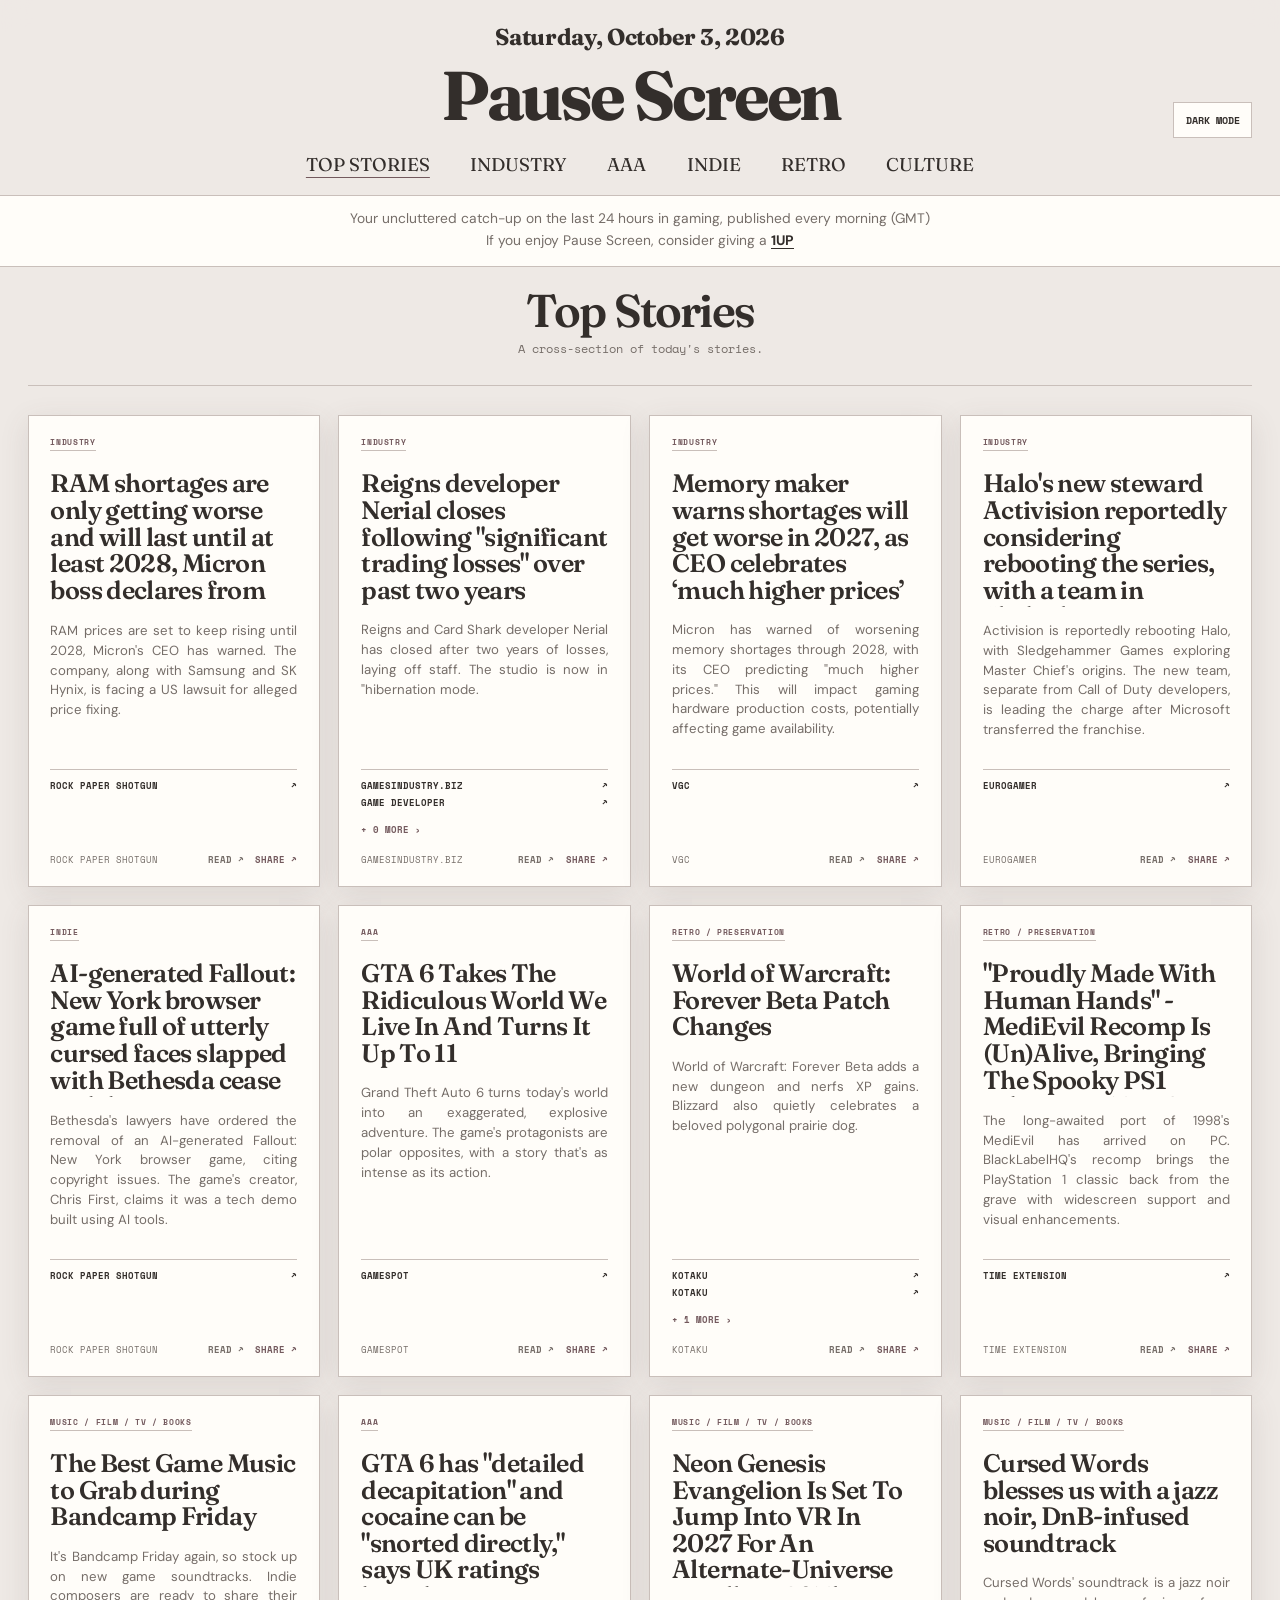
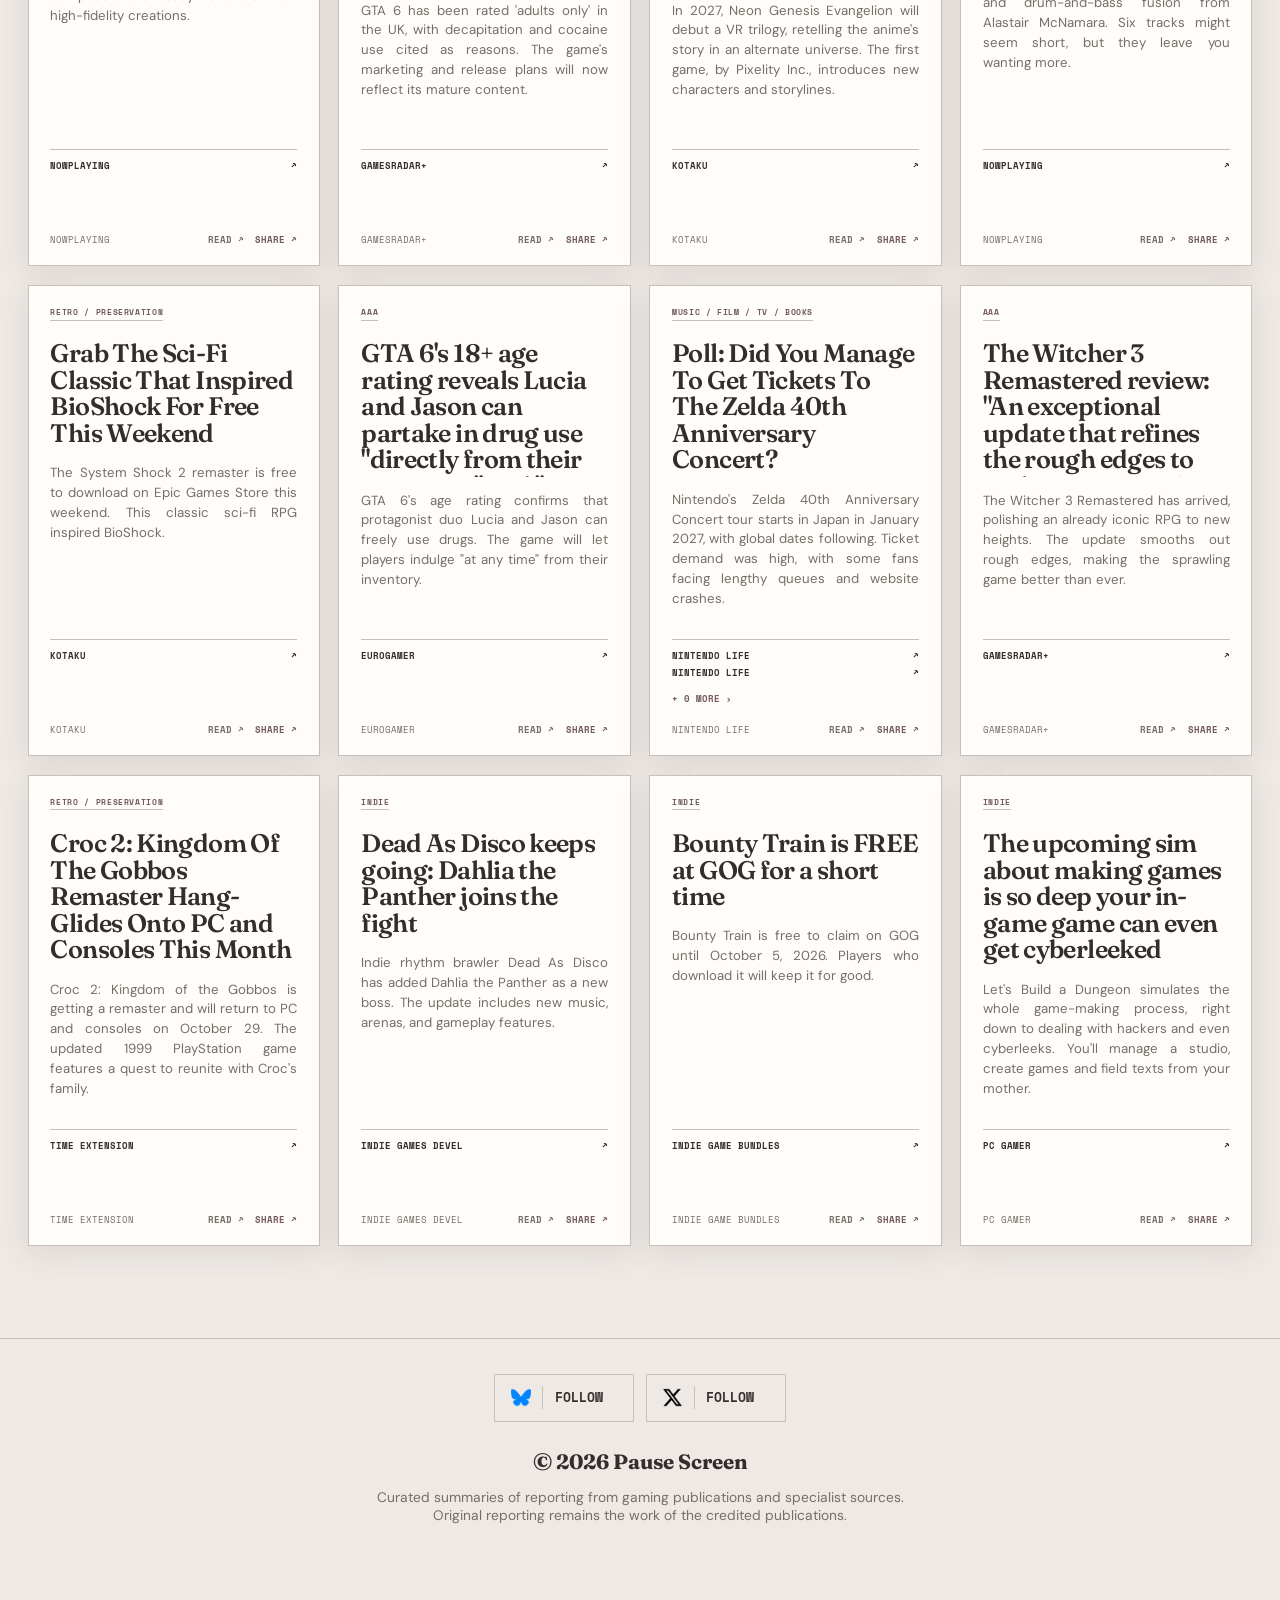
==== commit 88aae2aa: "Update Pause Screen - 03 Oct 2026" ====
--- a/index.html
+++ b/index.html
@@ -1,354 +1,323 @@
-<!doctype html><html lang="en"><head><meta charset="utf-8"><meta name="viewport" content="width=device-width,initial-scale=1"><meta name="color-scheme" content="light dark"><title>Pause Screen | Curated Gaming News</title><meta name="description" content="Pause Screen is your uncluttered daily catch-up on gaming news, covering the games industry, triple A, indie games, retro, game preservation, and gaming culture."><meta name="robots" content="index,follow,max-image-preview:large"><link rel="canonical" href="https://www.pausescreen.news/"><meta property="og:type" content="website"><meta property="og:site_name" content="Pause Screen"><meta property="og:title" content="Pause Screen | Curated Gaming News"><meta property="og:description" content="Pause Screen is your uncluttered daily catch-up on gaming news, covering the games industry, triple A, indie games, retro, game preservation, and gaming culture."><meta property="og:url" content="https://www.pausescreen.news/"><meta property="og:image" content="https://www.pausescreen.news/pausescreenretro.png"><meta name="twitter:card" content="summary_large_image"><meta name="twitter:image" content="https://www.pausescreen.news/pausescreenretro.png"><meta name="twitter:title" content="Pause Screen | Curated Gaming News"><meta name="twitter:description" content="Pause Screen is your uncluttered daily catch-up on gaming news, covering the games industry, triple A, indie games, retro, game preservation, and gaming culture."><script type="application/ld+json">{"@context":"https://schema.org","@type":"WebSite","name":"Pause Screen","url":"https://www.pausescreen.news/","description":"Pause Screen is your uncluttered daily catch-up on gaming news, covering the games industry, triple A, indie games, retro, game preservation, and gaming culture.","inLanguage":"en"}</script><link rel="apple-touch-icon" sizes="180x180" href="/apple-touch-icon.png"><link rel="icon" type="image/png" sizes="32x32" href="/favicon-32x32.png"><link rel="icon" type="image/png" sizes="16x16" href="/favicon-16x16.png"><link rel="manifest" href="/site.webmanifest"><link rel="preconnect" href="https://fonts.googleapis.com"><link rel="preconnect" href="https://fonts.gstatic.com" crossorigin><link href="https://fonts.googleapis.com/css2?family=DM+Sans:wght@400;500;600;700&family=Fraunces:opsz,wght@9..144,600;9..144,700&family=Space+Mono:wght@400;700&display=swap" rel="stylesheet"><link rel="stylesheet" href="assets/style.css"></head><body class="page-index"><header><div class="topbar"><div class="brand-stack"><span class="masthead-date">Friday, October 2, 2026</span><a class="brand" href="./">Pause Screen</a></div><div class="header-tools"><button id="theme-toggle" type="button">Dark mode</button></div></div><nav><a class="active" href="./" data-desk="index">Top Stories</a><a class="" href="./" data-desk="industry">Industry</a><a class="" href="./" data-desk="mainstream">AAA</a><a class="" href="./" data-desk="indie">Indie</a><a class="" href="./" data-desk="retro">Retro</a><a class="" href="./" data-desk="media">Culture</a></nav><aside class="support-note" aria-label="Support Pause Screen"><p>Your uncluttered gaming catch-up, published every day (GMT)<br> If you enjoy Pause Screen, <span class="support-launch">consider</span> giving a <a class="support-target" href="https://ko-fi.com/pausescreen" target="_blank" rel="noopener noreferrer"><strong><span class="support-landing">1UP</span></strong></a></p><span class="support-dolphin" id="support-dolphin" aria-hidden="true"><img src="assets/dolphin.png" alt=""></span></aside></header><main><section class="site-view" data-view="index" data-title="Top Stories">
+<!doctype html><html lang="en"><head><meta charset="utf-8"><meta name="viewport" content="width=device-width,initial-scale=1"><meta name="color-scheme" content="light dark"><title>Pause Screen | Curated Gaming News</title><meta name="description" content="Pause Screen is your uncluttered daily catch-up on gaming news, covering the games industry, triple A, indie games, retro, game preservation, and gaming culture."><meta name="robots" content="index,follow,max-image-preview:large"><link rel="canonical" href="https://www.pausescreen.news/"><meta property="og:type" content="website"><meta property="og:site_name" content="Pause Screen"><meta property="og:title" content="Pause Screen | Curated Gaming News"><meta property="og:description" content="Pause Screen is your uncluttered daily catch-up on gaming news, covering the games industry, triple A, indie games, retro, game preservation, and gaming culture."><meta property="og:url" content="https://www.pausescreen.news/"><meta property="og:image" content="https://www.pausescreen.news/pausescreenretro.png"><meta name="twitter:card" content="summary_large_image"><meta name="twitter:image" content="https://www.pausescreen.news/pausescreenretro.png"><meta name="twitter:title" content="Pause Screen | Curated Gaming News"><meta name="twitter:description" content="Pause Screen is your uncluttered daily catch-up on gaming news, covering the games industry, triple A, indie games, retro, game preservation, and gaming culture."><script type="application/ld+json">{"@context":"https://schema.org","@type":"WebSite","name":"Pause Screen","url":"https://www.pausescreen.news/","description":"Pause Screen is your uncluttered daily catch-up on gaming news, covering the games industry, triple A, indie games, retro, game preservation, and gaming culture.","inLanguage":"en"}</script><link rel="apple-touch-icon" sizes="180x180" href="/apple-touch-icon.png"><link rel="icon" type="image/png" sizes="32x32" href="/favicon-32x32.png"><link rel="icon" type="image/png" sizes="16x16" href="/favicon-16x16.png"><link rel="manifest" href="/site.webmanifest"><link rel="preconnect" href="https://fonts.googleapis.com"><link rel="preconnect" href="https://fonts.gstatic.com" crossorigin><link href="https://fonts.googleapis.com/css2?family=DM+Sans:wght@400;500;600;700&family=Fraunces:opsz,wght@9..144,600;9..144,700&family=Space+Mono:wght@400;700&display=swap" rel="stylesheet"><link rel="stylesheet" href="assets/style.css"></head><body class="page-index"><header><div class="topbar"><div class="brand-stack"><span class="masthead-date">Saturday, October 3, 2026</span><a class="brand" href="./">Pause Screen</a></div><div class="header-tools"><button id="theme-toggle" type="button">Dark mode</button></div></div><nav><a class="active" href="./" data-desk="index">Top Stories</a><a class="" href="./" data-desk="industry">Industry</a><a class="" href="./" data-desk="mainstream">AAA</a><a class="" href="./" data-desk="indie">Indie</a><a class="" href="./" data-desk="retro">Retro</a><a class="" href="./" data-desk="media">Culture</a></nav><aside class="support-note" aria-label="Support Pause Screen"><p>Your uncluttered catch-up on the last 24 hours in gaming, published every morning (GMT)<br> If you enjoy Pause Screen, <span class="support-launch">consider</span> giving a <a class="support-target" href="https://ko-fi.com/pausescreen" target="_blank" rel="noopener noreferrer"><strong><span class="support-landing">1UP</span></strong></a></p><span class="support-dolphin" id="support-dolphin" aria-hidden="true"><img src="assets/dolphin.png" alt=""></span></aside></header><main><section class="site-view" data-view="index" data-title="Top Stories">
 <section class="hero"><div><h1>Top Stories</h1></div><p>A cross-section of today&#x27;s stories.</p></section>
 <section class="story-grid">
-<article class="story-card"><a class="card-link" href="https://www.rockpapershotgun.com/xbox-is-not-for-sale-despite-all-of-the-layoffs-and-neat-repackaging-of-studios-within-microsofts-corporate-structure-ceo-asha-sharma-says" target="_blank" rel="noopener" aria-label="Read &quot;Xbox is not for sale&quot; despite all of the layoffs and neat repackaging of studios within Microsoft&#x27;s corporate structure, CEO Asha Sharma says"></a><div class="meta"><span><div class="tags"><a class="tag" href="./" data-desk="industry">Industry</a></div></span></div><h2 title="&quot;Xbox is not for sale&quot; despite all of the layoffs and neat repackaging of studios within Microsoft&#x27;s corporate structure, CEO Asha Sharma says">&quot;Xbox is not for sale&quot; despite all of the layoffs and neat repackaging of studios within Microsoft&#x27;s corporate…</h2><p class="summary">Xbox CEO Asha Sharma has dismissed speculation that Microsoft plans to sell its gaming division, despite recent layoffs and studio restructurings. She made the proclamation while speaking with The New York Times.</p><div class="card-spacer"></div><div class="coverage-deck"><div class="coverage-face coverage-front"><a href="https://www.rockpapershotgun.com/xbox-is-not-for-sale-despite-all-of-the-layoffs-and-neat-repackaging-of-studios-within-microsofts-corporate-structure-ceo-asha-sharma-says" target="_blank" rel="noopener" title="Rock Paper Shotgun — &quot;Xbox is not for sale&quot; despite all of the layoffs and neat repackaging of studios within Microsoft&#x27;s corporate structure, CEO Asha Sharma says"><span>Rock Paper Shotgun</span><span aria-hidden="true">↗</span></a><a href="https://www.gamedeveloper.com/business/-xbox-is-not-for-sale-ceo-asha-sharma-says" target="_blank" rel="noopener" title="Game Developer — &#x27;Xbox is not for sale,&#x27; CEO Asha Sharma says"><span>Game Developer</span><span aria-hidden="true">↗</span></a></div><div class="coverage-face coverage-back coverage-back-mobile" aria-hidden="true"><a href="https://www.gamedeveloper.com/business/-xbox-is-not-for-sale-ceo-asha-sharma-says" target="_blank" rel="noopener" title="Game Developer — &#x27;Xbox is not for sale,&#x27; CEO Asha Sharma says"><span>Game Developer</span><span aria-hidden="true">↗</span></a></div><button class="coverage-toggle" type="button" aria-expanded="false"><span class="more-label desktop-coverage-label">+ 0 more ›</span><span class="more-label mobile-coverage-label">+ 1 more ›</span><span class="back-label desktop-coverage-label">‹ first 2</span><span class="back-label mobile-coverage-label">‹ first 1</span></button></div><div class="card-foot"><span>Rock Paper Shotgun</span><span class="card-actions"><a class="story-read" href="https://www.rockpapershotgun.com/xbox-is-not-for-sale-despite-all-of-the-layoffs-and-neat-repackaging-of-studios-within-microsofts-corporate-structure-ceo-asha-sharma-says" target="_blank" rel="noopener" aria-label="Read original article">Read ↗</a><button class="story-share" type="button" data-share-title="&quot;Xbox is not for sale&quot; despite all of the layoffs and neat repackaging of studios within Microsoft&#x27;s corporate structure, CEO Asha Sharma says" data-share-summary="Xbox CEO Asha Sharma has dismissed speculation that Microsoft plans to sell its gaming division, despite recent layoffs and studio restructurings. She made…" data-share-source="Rock Paper Shotgun" data-share-url="https://www.rockpapershotgun.com/xbox-is-not-for-sale-despite-all-of-the-layoffs-and-neat-repackaging-of-studios-within-microsofts-corporate-structure-ceo-asha-sharma-says" aria-label="Share this story">Share ↗</button></span></div></article>
-
-<article class="story-card"><a class="card-link" href="https://www.pcgamer.com/software/platforms/after-a-record-breaking-september-its-safe-to-say-steams-yearly-revenue-will-blow-past-usd20b-for-the-first-time" target="_blank" rel="noopener" aria-label="Read After a record-breaking September, &#x27;it&#x27;s safe to say Steam&#x27;s yearly revenue will blow past $20B for the first time&#x27;"></a><div class="meta"><span><div class="tags"><a class="tag" href="./" data-desk="industry">Industry</a></div></span></div><h2 title="After a record-breaking September, &#x27;it&#x27;s safe to say Steam&#x27;s yearly revenue will blow past $20B for the first time&#x27;">After a record-breaking September, &#x27;it&#x27;s safe to say Steam&#x27;s yearly revenue will blow past $20B for the first time&#x27;</h2><p class="summary">Steam&#x27;s yearly revenue is on track to exceed $20 billion for the first time, after a record-breaking September. Alinea Analytics notes the platform continues to dominate PC gaming.</p><div class="card-spacer"></div><div class="coverage-deck"><div class="coverage-face coverage-front"><a href="https://www.pcgamer.com/software/platforms/after-a-record-breaking-september-its-safe-to-say-steams-yearly-revenue-will-blow-past-usd20b-for-the-first-time" target="_blank" rel="noopener" title="PC Gamer — After a record-breaking September, &#x27;it&#x27;s safe to say Steam&#x27;s yearly revenue will blow past $20B for the first time&#x27;"><span>PC Gamer</span><span aria-hidden="true">↗</span></a></div></div><div class="card-foot"><span>PC Gamer</span><span class="card-actions"><a class="story-read" href="https://www.pcgamer.com/software/platforms/after-a-record-breaking-september-its-safe-to-say-steams-yearly-revenue-will-blow-past-usd20b-for-the-first-time" target="_blank" rel="noopener" aria-label="Read original article">Read ↗</a><button class="story-share" type="button" data-share-title="After a record-breaking September, &#x27;it&#x27;s safe to say Steam&#x27;s yearly revenue will blow past $20B for the first time&#x27;" data-share-summary="Steam&#x27;s yearly revenue is on track to exceed $20 billion for the first time, after a record-breaking September. Alinea Analytics notes the platform continues…" data-share-source="PC Gamer" data-share-url="https://www.pcgamer.com/software/platforms/after-a-record-breaking-september-its-safe-to-say-steams-yearly-revenue-will-blow-past-usd20b-for-the-first-time" aria-label="Share this story">Share ↗</button></span></div></article>
-
-<article class="story-card"><a class="card-link" href="https://www.pocketgamer.biz/applovin-takes-legal-action-against-unity-over-ad-quality-sdk" target="_blank" rel="noopener" aria-label="Read AppLovin takes legal action against Unity over Ad Quality SDK"></a><div class="meta"><span><div class="tags"><a class="tag" href="./" data-desk="industry">Industry</a></div></span></div><h2 title="AppLovin takes legal action against Unity over Ad Quality SDK">AppLovin takes legal action against Unity over Ad Quality SDK</h2><p class="summary">AppLovin is suing Unity to stop it collecting certain ad data through its Ad Quality SDK. The company has applied for a temporary restraining order in California.</p><div class="card-spacer"></div><div class="coverage-deck"><div class="coverage-face coverage-front"><a href="https://www.pocketgamer.biz/applovin-takes-legal-action-against-unity-over-ad-quality-sdk" target="_blank" rel="noopener" title="PocketGamer.biz — AppLovin takes legal action against Unity over Ad Quality SDK"><span>PocketGamer.biz</span><span aria-hidden="true">↗</span></a></div></div><div class="card-foot"><span>PocketGamer.biz</span><span class="card-actions"><a class="story-read" href="https://www.pocketgamer.biz/applovin-takes-legal-action-against-unity-over-ad-quality-sdk" target="_blank" rel="noopener" aria-label="Read original article">Read ↗</a><button class="story-share" type="button" data-share-title="AppLovin takes legal action against Unity over Ad Quality SDK" data-share-summary="AppLovin is suing Unity to stop it collecting certain ad data through its Ad Quality SDK. The company has applied for a temporary restraining order in…" data-share-source="PocketGamer.biz" data-share-url="https://www.pocketgamer.biz/applovin-takes-legal-action-against-unity-over-ad-quality-sdk" aria-label="Share this story">Share ↗</button></span></div></article>
-
-<article class="story-card"><a class="card-link" href="https://www.eurogamer.net/the-coalition-gears-of-war-e-day-worried-layoffs-no-bonus" target="_blank" rel="noopener" aria-label="Read As Xbox swings the axe, Gears of War: E-Day developers fear they&#x27;ll be laid off straight after launch - and right before they&#x27;d be due their bonuses"></a><div class="meta"><span><div class="tags"><a class="tag" href="./" data-desk="industry">Industry</a></div></span></div><h2 title="As Xbox swings the axe, Gears of War: E-Day developers fear they&#x27;ll be laid off straight after launch - and right before they&#x27;d be due their bonuses">As Xbox swings the axe, Gears of War: E-Day developers fear they&#x27;ll be laid off straight after launch - and right…</h2><p class="summary">Gears of War: E-Day developers are anxious about potential layoffs immediately after launch, just before their bonuses. Xbox has already let go of 3,200 staff across its gaming division.</p><div class="card-spacer"></div><div class="coverage-deck"><div class="coverage-face coverage-front"><a href="https://www.eurogamer.net/the-coalition-gears-of-war-e-day-worried-layoffs-no-bonus" target="_blank" rel="noopener" title="Eurogamer — As Xbox swings the axe, Gears of War: E-Day developers fear they&#x27;ll be laid off straight after launch - and right before they&#x27;d be due their bonuses"><span>Eurogamer</span><span aria-hidden="true">↗</span></a><a href="https://www.videogameschronicle.com/news/gears-of-war-e-day-staff-are-reportedly-worried-theyll-be-laid-off-after-the-games-release-and-miss-out-on-bonuses" target="_blank" rel="noopener" title="VGC — Gears of War E-Day staff are reportedly worried they’ll be laid off after the game’s release and miss out on bonuses"><span>VGC</span><span aria-hidden="true">↗</span></a></div><div class="coverage-face coverage-back coverage-back-mobile" aria-hidden="true"><a href="https://www.videogameschronicle.com/news/gears-of-war-e-day-staff-are-reportedly-worried-theyll-be-laid-off-after-the-games-release-and-miss-out-on-bonuses" target="_blank" rel="noopener" title="VGC — Gears of War E-Day staff are reportedly worried they’ll be laid off after the game’s release and miss out on bonuses"><span>VGC</span><span aria-hidden="true">↗</span></a></div><button class="coverage-toggle" type="button" aria-expanded="false"><span class="more-label desktop-coverage-label">+ 0 more ›</span><span class="more-label mobile-coverage-label">+ 1 more ›</span><span class="back-label desktop-coverage-label">‹ first 2</span><span class="back-label mobile-coverage-label">‹ first 1</span></button></div><div class="card-foot"><span>Eurogamer</span><span class="card-actions"><a class="story-read" href="https://www.eurogamer.net/the-coalition-gears-of-war-e-day-worried-layoffs-no-bonus" target="_blank" rel="noopener" aria-label="Read original article">Read ↗</a><button class="story-share" type="button" data-share-title="As Xbox swings the axe, Gears of War: E-Day developers fear they&#x27;ll be laid off straight after launch - and right before they&#x27;d be due their bonuses" data-share-summary="Gears of War: E-Day developers are anxious about potential layoffs immediately after launch, just before their bonuses. Xbox has already let go of 3,200…" data-share-source="Eurogamer" data-share-url="https://www.eurogamer.net/the-coalition-gears-of-war-e-day-worried-layoffs-no-bonus" aria-label="Share this story">Share ↗</button></span></div></article>
-
-<article class="story-card"><a class="card-link" href="https://nowplaying.cool/september-2026-in-vgm-data" target="_blank" rel="noopener" aria-label="Read September 2026 VGM recap: Monster tracklists, delays, and steady AI releases"></a><div class="meta"><span><div class="tags"><a class="tag" href="./" data-desk="media">Music / Film / TV / Books</a></div></span></div><h2 title="September 2026 VGM recap: Monster tracklists, delays, and steady AI releases">September 2026 VGM recap: Monster tracklists, delays, and steady AI releases</h2><p class="summary">September 2026 saw a record-breaking month for video game music, with massive tracklists and AI-generated soundtracks. The gaming industry is evolving alongside the rise of AI music.</p><div class="card-spacer"></div><div class="coverage-deck"><div class="coverage-face coverage-front"><a href="https://nowplaying.cool/september-2026-in-vgm-data" target="_blank" rel="noopener" title="NOWPLAYING — September 2026 VGM recap: Monster tracklists, delays, and steady AI releases"><span>NOWPLAYING</span><span aria-hidden="true">↗</span></a></div></div><div class="card-foot"><span>NOWPLAYING</span><span class="card-actions"><a class="story-read" href="https://nowplaying.cool/september-2026-in-vgm-data" target="_blank" rel="noopener" aria-label="Read original article">Read ↗</a><button class="story-share" type="button" data-share-title="September 2026 VGM recap: Monster tracklists, delays, and steady AI releases" data-share-summary="September 2026 saw a record-breaking month for video game music, with massive tracklists and AI-generated soundtracks. The gaming industry is evolving…" data-share-source="NOWPLAYING" data-share-url="https://nowplaying.cool/september-2026-in-vgm-data" aria-label="Share this story">Share ↗</button></span></div></article>
-
-<article class="story-card"><a class="card-link" href="https://www.nintendolife.com/news/2026/10/croc-2-is-getting-the-remaster-treatment-later-this-month" target="_blank" rel="noopener" aria-label="Read &#x27;Croc 2&#x27; Is Getting The Remaster Treatment Later This Month"></a><div class="meta"><span><div class="tags"><a class="tag" href="./" data-desk="retro">Retro / Preservation</a></div></span></div><h2 title="&#x27;Croc 2&#x27; Is Getting The Remaster Treatment Later This Month">&#x27;Croc 2&#x27; Is Getting The Remaster Treatment Later This Month</h2><p class="summary">Croc 2: Kingdom of the Gobbos is getting a remaster with improved visuals and quality-of-life tweaks. The Switch version launches October 29, 2026.</p><div class="card-spacer"></div><div class="coverage-deck"><div class="coverage-face coverage-front"><a href="https://www.nintendolife.com/news/2026/10/croc-2-is-getting-the-remaster-treatment-later-this-month" target="_blank" rel="noopener" title="Nintendo Life — &#x27;Croc 2&#x27; Is Getting The Remaster Treatment Later This Month"><span>Nintendo Life</span><span aria-hidden="true">↗</span></a><a href="https://www.gematsu.com/2026/10/croc-2-kingdom-of-the-gobbos-remaster-launches-october-29" target="_blank" rel="noopener" title="Gematsu — Croc 2: Kingdom of the Gobbos remaster launches October 29"><span>Gematsu</span><span aria-hidden="true">↗</span></a></div><div class="coverage-face coverage-back coverage-back-mobile" aria-hidden="true"><a href="https://www.gematsu.com/2026/10/croc-2-kingdom-of-the-gobbos-remaster-launches-october-29" target="_blank" rel="noopener" title="Gematsu — Croc 2: Kingdom of the Gobbos remaster launches October 29"><span>Gematsu</span><span aria-hidden="true">↗</span></a></div><button class="coverage-toggle" type="button" aria-expanded="false"><span class="more-label desktop-coverage-label">+ 0 more ›</span><span class="more-label mobile-coverage-label">+ 1 more ›</span><span class="back-label desktop-coverage-label">‹ first 2</span><span class="back-label mobile-coverage-label">‹ first 1</span></button></div><div class="card-foot"><span>Nintendo Life</span><span class="card-actions"><a class="story-read" href="https://www.nintendolife.com/news/2026/10/croc-2-is-getting-the-remaster-treatment-later-this-month" target="_blank" rel="noopener" aria-label="Read original article">Read ↗</a><button class="story-share" type="button" data-share-title="&#x27;Croc 2&#x27; Is Getting The Remaster Treatment Later This Month" data-share-summary="Croc 2: Kingdom of the Gobbos is getting a remaster with improved visuals and quality-of-life tweaks. The Switch version launches October 29, 2026." data-share-source="Nintendo Life" data-share-url="https://www.nintendolife.com/news/2026/10/croc-2-is-getting-the-remaster-treatment-later-this-month" aria-label="Share this story">Share ↗</button></span></div></article>
-
-<article class="story-card"><a class="card-link" href="https://www.pushsquare.com/news/2026/10/capcom-has-a-plan-for-when-theres-no-old-resident-evils-left-to-remake" target="_blank" rel="noopener" aria-label="Read Capcom Has a Plan for When There&#x27;s No Old Resident Evils Left to Remake"></a><div class="meta"><span><div class="tags"><a class="tag" href="./" data-desk="mainstream">AAA</a></div></span></div><h2 title="Capcom Has a Plan for When There&#x27;s No Old Resident Evils Left to Remake">Capcom Has a Plan for When There&#x27;s No Old Resident Evils Left to Remake</h2><p class="summary">Capcom is already planning for when it runs out of Resident Evil games to remake. It&#x27;s eyeing a future crossover between the remakes and new titles.</p><div class="card-spacer"></div><div class="coverage-deck"><div class="coverage-face coverage-front"><a href="https://www.pushsquare.com/news/2026/10/capcom-has-a-plan-for-when-theres-no-old-resident-evils-left-to-remake" target="_blank" rel="noopener" title="Push Square — Capcom Has a Plan for When There&#x27;s No Old Resident Evils Left to Remake"><span>Push Square</span><span aria-hidden="true">↗</span></a></div></div><div class="card-foot"><span>Push Square</span><span class="card-actions"><a class="story-read" href="https://www.pushsquare.com/news/2026/10/capcom-has-a-plan-for-when-theres-no-old-resident-evils-left-to-remake" target="_blank" rel="noopener" aria-label="Read original article">Read ↗</a><button class="story-share" type="button" data-share-title="Capcom Has a Plan for When There&#x27;s No Old Resident Evils Left to Remake" data-share-summary="Capcom is already planning for when it runs out of Resident Evil games to remake. It&#x27;s eyeing a future crossover between the remakes and new titles." data-share-source="Push Square" data-share-url="https://www.pushsquare.com/news/2026/10/capcom-has-a-plan-for-when-theres-no-old-resident-evils-left-to-remake" aria-label="Share this story">Share ↗</button></span></div></article>
-
-<article class="story-card"><a class="card-link" href="https://nowplaying.cool/you-dont-need-to-pretend-to-be-someone-else-patterns-breaks-down-his-vgm-debut-with-kernel-hearts" target="_blank" rel="noopener" aria-label="Read “You don’t need to pretend to be someone else”: Patterns breaks down his VGM debut with Kernel Hearts"></a><div class="meta"><span><div class="tags"><a class="tag" href="./" data-desk="media">Music / Film / TV / Books</a></div></span></div><h2 title="“You don’t need to pretend to be someone else”: Patterns breaks down his VGM debut with Kernel Hearts">“You don’t need to pretend to be someone else”: Patterns breaks down his VGM debut with Kernel Hearts</h2><p class="summary">Patterns, the composer behind Kernel Hearts, has shared his experiences of entering the video game music scene, discussing his creative process and the game&#x27;s sound design. He emphasizes the importance of trusting his own artistic instincts.</p><div class="card-spacer"></div><div class="coverage-deck"><div class="coverage-face coverage-front"><a href="https://nowplaying.cool/you-dont-need-to-pretend-to-be-someone-else-patterns-breaks-down-his-vgm-debut-with-kernel-hearts" target="_blank" rel="noopener" title="NOWPLAYING — “You don’t need to pretend to be someone else”: Patterns breaks down his VGM debut with Kernel Hearts"><span>NOWPLAYING</span><span aria-hidden="true">↗</span></a></div></div><div class="card-foot"><span>NOWPLAYING</span><span class="card-actions"><a class="story-read" href="https://nowplaying.cool/you-dont-need-to-pretend-to-be-someone-else-patterns-breaks-down-his-vgm-debut-with-kernel-hearts" target="_blank" rel="noopener" aria-label="Read original article">Read ↗</a><button class="story-share" type="button" data-share-title="“You don’t need to pretend to be someone else”: Patterns breaks down his VGM debut with Kernel Hearts" data-share-summary="Patterns, the composer behind Kernel Hearts, has shared his experiences of entering the video game music scene, discussing his creative process and the…" data-share-source="NOWPLAYING" data-share-url="https://nowplaying.cool/you-dont-need-to-pretend-to-be-someone-else-patterns-breaks-down-his-vgm-debut-with-kernel-hearts" aria-label="Share this story">Share ↗</button></span></div></article>
-
-<article class="story-card"><a class="card-link" href="https://www.pcgamer.com/games/fps/sound-the-this-weeks-free-epic-games-store-game-is-worth-logging-in-for-alarm" target="_blank" rel="noopener" aria-label="Read Sound the &#x27;This week&#x27;s free Epic Games Store game is worth logging in for&#x27; alarm"></a><div class="meta"><span><div class="tags"><a class="tag" href="./" data-desk="indie">Indie</a></div></span></div><h2 title="Sound the &#x27;This week&#x27;s free Epic Games Store game is worth logging in for&#x27; alarm">Sound the &#x27;This week&#x27;s free Epic Games Store game is worth logging in for&#x27; alarm</h2><p class="summary">Nightdive&#x27;s System Shock 2 is free on the Epic Games Store until October 8th. The remaster of the classic immersive sim is a steal.</p><div class="card-spacer"></div><div class="coverage-deck"><div class="coverage-face coverage-front"><a href="https://www.pcgamer.com/games/fps/sound-the-this-weeks-free-epic-games-store-game-is-worth-logging-in-for-alarm" target="_blank" rel="noopener" title="PC Gamer — Sound the &#x27;This week&#x27;s free Epic Games Store game is worth logging in for&#x27; alarm"><span>PC Gamer</span><span aria-hidden="true">↗</span></a></div></div><div class="card-foot"><span>PC Gamer</span><span class="card-actions"><a class="story-read" href="https://www.pcgamer.com/games/fps/sound-the-this-weeks-free-epic-games-store-game-is-worth-logging-in-for-alarm" target="_blank" rel="noopener" aria-label="Read original article">Read ↗</a><button class="story-share" type="button" data-share-title="Sound the &#x27;This week&#x27;s free Epic Games Store game is worth logging in for&#x27; alarm" data-share-summary="Nightdive&#x27;s System Shock 2 is free on the Epic Games Store until October 8th. The remaster of the classic immersive sim is a steal." data-share-source="PC Gamer" data-share-url="https://www.pcgamer.com/games/fps/sound-the-this-weeks-free-epic-games-store-game-is-worth-logging-in-for-alarm" aria-label="Share this story">Share ↗</button></span></div></article>
-
-<article class="story-card"><a class="card-link" href="https://www.timeextension.com/news/2026/10/retrosyncs-gba-to-switch-wireless-pokemon-trading-adapter-launches-in-early-december" target="_blank" rel="noopener" aria-label="Read RetroSync&#x27;s GBA-to-Switch Wireless Pokémon Trading Adapter Launches In Early December"></a><div class="meta"><span><div class="tags"><a class="tag" href="./" data-desk="retro">Retro / Preservation</a></div></span></div><h2 title="RetroSync&#x27;s GBA-to-Switch Wireless Pokémon Trading Adapter Launches In Early December">RetroSync&#x27;s GBA-to-Switch Wireless Pokémon Trading Adapter Launches In Early December</h2><p class="summary">RetroSync&#x27;s wireless adapter lets players trade Pokémon between Game Boy Advance and Nintendo Switch. It&#x27;s compatible with Pokémon FireRed, LeafGreen and Emerald.</p><div class="card-spacer"></div><div class="coverage-deck"><div class="coverage-face coverage-front"><a href="https://www.timeextension.com/news/2026/10/retrosyncs-gba-to-switch-wireless-pokemon-trading-adapter-launches-in-early-december" target="_blank" rel="noopener" title="Time Extension — RetroSync&#x27;s GBA-to-Switch Wireless Pokémon Trading Adapter Launches In Early December"><span>Time Extension</span><span aria-hidden="true">↗</span></a></div></div><div class="card-foot"><span>Time Extension</span><span class="card-actions"><a class="story-read" href="https://www.timeextension.com/news/2026/10/retrosyncs-gba-to-switch-wireless-pokemon-trading-adapter-launches-in-early-december" target="_blank" rel="noopener" aria-label="Read original article">Read ↗</a><button class="story-share" type="button" data-share-title="RetroSync&#x27;s GBA-to-Switch Wireless Pokémon Trading Adapter Launches In Early December" data-share-summary="RetroSync&#x27;s wireless adapter lets players trade Pokémon between Game Boy Advance and Nintendo Switch. It&#x27;s compatible with Pokémon FireRed, LeafGreen and…" data-share-source="Time Extension" data-share-url="https://www.timeextension.com/news/2026/10/retrosyncs-gba-to-switch-wireless-pokemon-trading-adapter-launches-in-early-december" aria-label="Share this story">Share ↗</button></span></div></article>
-
-<article class="story-card"><a class="card-link" href="https://www.gamespot.com/videos/gta-6-10-details-we-learned-from-the-game-informer-cover-story" target="_blank" rel="noopener" aria-label="Read GTA 6 – 10 Details We Learned From The Game Informer Cover Story"></a><div class="meta"><span><div class="tags"><a class="tag" href="./" data-desk="mainstream">AAA</a></div></span></div><h2 title="GTA 6 – 10 Details We Learned From The Game Informer Cover Story">GTA 6 – 10 Details We Learned From The Game Informer Cover Story</h2><p class="summary">Game Informer&#x27;s GTA 6 cover story reveals the game&#x27;s development and gameplay features. For the first time, Rockstar has shared substantial details about the anticipated AAA title.</p><div class="card-spacer"></div><div class="coverage-deck"><div class="coverage-face coverage-front"><a href="https://www.gamespot.com/videos/gta-6-10-details-we-learned-from-the-game-informer-cover-story" target="_blank" rel="noopener" title="GameSpot — GTA 6 – 10 Details We Learned From The Game Informer Cover Story"><span>GameSpot</span><span aria-hidden="true">↗</span></a></div></div><div class="card-foot"><span>GameSpot</span><span class="card-actions"><a class="story-read" href="https://www.gamespot.com/videos/gta-6-10-details-we-learned-from-the-game-informer-cover-story" target="_blank" rel="noopener" aria-label="Read original article">Read ↗</a><button class="story-share" type="button" data-share-title="GTA 6 – 10 Details We Learned From The Game Informer Cover Story" data-share-summary="Game Informer&#x27;s GTA 6 cover story reveals the game&#x27;s development and gameplay features. For the first time, Rockstar has shared substantial details about the…" data-share-source="GameSpot" data-share-url="https://www.gamespot.com/videos/gta-6-10-details-we-learned-from-the-game-informer-cover-story" aria-label="Share this story">Share ↗</button></span></div></article>
-
-<article class="story-card"><a class="card-link" href="https://www.rockpapershotgun.com/we-want-people-to-try-and-outsmart-the-game-no-law-aims-for-arkane-style-reactivity-within-a-dangerous-walled-city" target="_blank" rel="noopener" aria-label="Read &quot;We want people to try and outsmart the game&quot;: No Law aims for Arkane-style reactivity within a dangerous walled city"></a><div class="meta"><span><div class="tags"><a class="tag" href="./" data-desk="indie">Indie</a></div></span></div><h2 title="&quot;We want people to try and outsmart the game&quot;: No Law aims for Arkane-style reactivity within a dangerous walled city">&quot;We want people to try and outsmart the game&quot;: No Law aims for Arkane-style reactivity within a dangerous walled city</h2><p class="summary">No Law, an upcoming immersive sim, takes players to a lawless city inspired by Kowloon Walled City. Developers aim for a reactive world where players can outsmart the game&#x27;s systems.</p><div class="card-spacer"></div><div class="coverage-deck"><div class="coverage-face coverage-front"><a href="https://www.rockpapershotgun.com/we-want-people-to-try-and-outsmart-the-game-no-law-aims-for-arkane-style-reactivity-within-a-dangerous-walled-city" target="_blank" rel="noopener" title="Rock Paper Shotgun — &quot;We want people to try and outsmart the game&quot;: No Law aims for Arkane-style reactivity within a dangerous walled city"><span>Rock Paper Shotgun</span><span aria-hidden="true">↗</span></a></div></div><div class="card-foot"><span>Rock Paper Shotgun</span><span class="card-actions"><a class="story-read" href="https://www.rockpapershotgun.com/we-want-people-to-try-and-outsmart-the-game-no-law-aims-for-arkane-style-reactivity-within-a-dangerous-walled-city" target="_blank" rel="noopener" aria-label="Read original article">Read ↗</a><button class="story-share" type="button" data-share-title="&quot;We want people to try and outsmart the game&quot;: No Law aims for Arkane-style reactivity within a dangerous walled city" data-share-summary="No Law, an upcoming immersive sim, takes players to a lawless city inspired by Kowloon Walled City. Developers aim for a reactive world where players can…" data-share-source="Rock Paper Shotgun" data-share-url="https://www.rockpapershotgun.com/we-want-people-to-try-and-outsmart-the-game-no-law-aims-for-arkane-style-reactivity-within-a-dangerous-walled-city" aria-label="Share this story">Share ↗</button></span></div></article>
-
-<article class="story-card"><a class="card-link" href="https://www.videogameschronicle.com/news/one-of-gears-of-war-e-days-collectibles-is-a-letter-from-the-coalition-thanking-those-that-are-no-longer-with-us" target="_blank" rel="noopener" aria-label="Read Gears of War: E-Day Release and Reviews"></a><div class="meta"><span><div class="tags"><a class="tag" href="./" data-desk="mainstream">AAA</a></div></span></div><h2 title="Gears of War: E-Day Release and Reviews">Gears of War: E-Day Release and Reviews</h2><p class="summary">Gears of War: E-Day is out now, with critics praising its campaign and visuals. The Xbox Series X/S comparison highlights Unreal Engine 5&#x27;s capabilities.</p><div class="card-spacer"></div><div class="coverage-deck"><div class="coverage-face coverage-front"><a href="https://www.videogameschronicle.com/news/one-of-gears-of-war-e-days-collectibles-is-a-letter-from-the-coalition-thanking-those-that-are-no-longer-with-us" target="_blank" rel="noopener" title="VGC — One of Gears of War E-Day’s collectibles is a letter from The Coalition thanking ‘those that are no longer with us’"><span>VGC</span><span aria-hidden="true">↗</span></a><a href="https://www.purexbox.com/news/2026/10/gears-of-war-e-day-comparison-shows-difference-between-xbox-series-x-and-series-s" target="_blank" rel="noopener" title="Pure Xbox — Gears Of War: E-Day Comparison Shows Difference Between Xbox Series X And Series S"><span>Pure Xbox</span><span aria-hidden="true">↗</span></a></div><div class="coverage-face coverage-back coverage-back-desktop" aria-hidden="true"><a href="https://www.gamesradar.com/games/gears-of-war/gears-of-war-e-day-review" target="_blank" rel="noopener" title="GamesRadar+ — Gears of War: E-Day review-in-progress: &quot;Gears is finally back firing on cylinders – this is its Halo 3 ODST moment&quot;"><span>GamesRadar+</span><span aria-hidden="true">↗</span></a><a href="https://www.eurogamer.net/gears-of-war-eday-campaign-review" target="_blank" rel="noopener" title="Eurogamer — Gears of War E-Day campaign review - turns out you can teach old Cogs new tricks"><span>Eurogamer</span><span aria-hidden="true">↗</span></a><a href="https://www.gamespot.com/videos/gears-of-war-e-days-campaign-is-buried-in-the-past-review" target="_blank" rel="noopener" title="GameSpot — Gears Of War: E-Day’s Campaign Is Buried In The Past – Review"><span>GameSpot</span><span aria-hidden="true">↗</span></a></div><div class="coverage-face coverage-back coverage-back-mobile" aria-hidden="true"><a href="https://www.purexbox.com/news/2026/10/gears-of-war-e-day-comparison-shows-difference-between-xbox-series-x-and-series-s" target="_blank" rel="noopener" title="Pure Xbox — Gears Of War: E-Day Comparison Shows Difference Between Xbox Series X And Series S"><span>Pure Xbox</span><span aria-hidden="true">↗</span></a><a href="https://www.gamesradar.com/games/gears-of-war/gears-of-war-e-day-review" target="_blank" rel="noopener" title="GamesRadar+ — Gears of War: E-Day review-in-progress: &quot;Gears is finally back firing on cylinders – this is its Halo 3 ODST moment&quot;"><span>GamesRadar+</span><span aria-hidden="true">↗</span></a><a href="https://www.eurogamer.net/gears-of-war-eday-campaign-review" target="_blank" rel="noopener" title="Eurogamer — Gears of War E-Day campaign review - turns out you can teach old Cogs new tricks"><span>Eurogamer</span><span aria-hidden="true">↗</span></a><a href="https://www.gamespot.com/videos/gears-of-war-e-days-campaign-is-buried-in-the-past-review" target="_blank" rel="noopener" title="GameSpot — Gears Of War: E-Day’s Campaign Is Buried In The Past – Review"><span>GameSpot</span><span aria-hidden="true">↗</span></a></div><button class="coverage-toggle" type="button" aria-expanded="false"><span class="more-label desktop-coverage-label">+ 3 more ›</span><span class="more-label mobile-coverage-label">+ 4 more ›</span><span class="back-label desktop-coverage-label">‹ first 2</span><span class="back-label mobile-coverage-label">‹ first 1</span></button></div><div class="card-foot"><span>VGC</span><span class="card-actions"><a class="story-read" href="https://www.videogameschronicle.com/news/one-of-gears-of-war-e-days-collectibles-is-a-letter-from-the-coalition-thanking-those-that-are-no-longer-with-us" target="_blank" rel="noopener" aria-label="Read original article">Read ↗</a><button class="story-share" type="button" data-share-title="Gears of War: E-Day Release and Reviews" data-share-summary="Gears of War: E-Day is out now, with critics praising its campaign and visuals. The Xbox Series X/S comparison highlights Unreal Engine 5&#x27;s capabilities." data-share-source="VGC" data-share-url="https://www.videogameschronicle.com/news/one-of-gears-of-war-e-days-collectibles-is-a-letter-from-the-coalition-thanking-those-that-are-no-longer-with-us" aria-label="Share this story">Share ↗</button></span></div></article>
-
-<article class="story-card"><a class="card-link" href="https://www.videogameschronicle.com/news/sources-naughty-dog-is-working-on-uncharted-5" target="_blank" rel="noopener" aria-label="Read Sources: Naughty Dog is working on Uncharted 5"></a><div class="meta"><span><div class="tags"><a class="tag" href="./" data-desk="mainstream">AAA</a></div></span></div><h2 title="Sources: Naughty Dog is working on Uncharted 5">Sources: Naughty Dog is working on Uncharted 5</h2><p class="summary">Naughty Dog is developing the next Uncharted game, set after Intergalactic: The Heretic Prophet. The iconic AAA series continues with a new mainline entry.</p><div class="card-spacer"></div><div class="coverage-deck"><div class="coverage-face coverage-front"><a href="https://www.videogameschronicle.com/news/sources-naughty-dog-is-working-on-uncharted-5" target="_blank" rel="noopener" title="VGC — Sources: Naughty Dog is working on Uncharted 5"><span>VGC</span><span aria-hidden="true">↗</span></a></div></div><div class="card-foot"><span>VGC</span><span class="card-actions"><a class="story-read" href="https://www.videogameschronicle.com/news/sources-naughty-dog-is-working-on-uncharted-5" target="_blank" rel="noopener" aria-label="Read original article">Read ↗</a><button class="story-share" type="button" data-share-title="Sources: Naughty Dog is working on Uncharted 5" data-share-summary="Naughty Dog is developing the next Uncharted game, set after Intergalactic: The Heretic Prophet. The iconic AAA series continues with a new mainline entry." data-share-source="VGC" data-share-url="https://www.videogameschronicle.com/news/sources-naughty-dog-is-working-on-uncharted-5" aria-label="Share this story">Share ↗</button></span></div></article>
-
-<article class="story-card"><a class="card-link" href="https://www.pcgamer.com/hardware/you-can-now-play-halo-combat-evolved-in-a-web-browser-and-it-even-has-multiplayer" target="_blank" rel="noopener" aria-label="Read You can now play Halo: Combat Evolved in a web browser, and it even has multiplayer"></a><div class="meta"><span><div class="tags"><a class="tag" href="./" data-desk="retro">Retro / Preservation</a></div></span></div><h2 title="You can now play Halo: Combat Evolved in a web browser, and it even has multiplayer">You can now play Halo: Combat Evolved in a web browser, and it even has multiplayer</h2><p class="summary">Halo: Combat Evolved is now playable in a web browser with multiplayer support. The preservation effort allows the 2003 game to be easily accessed online.</p><div class="card-spacer"></div><div class="coverage-deck"><div class="coverage-face coverage-front"><a href="https://www.pcgamer.com/hardware/you-can-now-play-halo-combat-evolved-in-a-web-browser-and-it-even-has-multiplayer" target="_blank" rel="noopener" title="PC Gamer — You can now play Halo: Combat Evolved in a web browser, and it even has multiplayer"><span>PC Gamer</span><span aria-hidden="true">↗</span></a></div></div><div class="card-foot"><span>PC Gamer</span><span class="card-actions"><a class="story-read" href="https://www.pcgamer.com/hardware/you-can-now-play-halo-combat-evolved-in-a-web-browser-and-it-even-has-multiplayer" target="_blank" rel="noopener" aria-label="Read original article">Read ↗</a><button class="story-share" type="button" data-share-title="You can now play Halo: Combat Evolved in a web browser, and it even has multiplayer" data-share-summary="Halo: Combat Evolved is now playable in a web browser with multiplayer support. The preservation effort allows the 2003 game to be easily accessed online." data-share-source="PC Gamer" data-share-url="https://www.pcgamer.com/hardware/you-can-now-play-halo-combat-evolved-in-a-web-browser-and-it-even-has-multiplayer" aria-label="Share this story">Share ↗</button></span></div></article>
-
-<article class="story-card"><a class="card-link" href="https://www.indieretronews.com/2026/10/defender-williams-1980s-scrolling.html" target="_blank" rel="noopener" aria-label="Read Defender (Williams) - 1980&#x27;s scrolling shooter by Williams Electronics for arcades is getting an Acidbottle Amiga port"></a><div class="meta"><span><div class="tags"><a class="tag" href="./" data-desk="retro">Retro / Preservation</a></div></span></div><h2 title="Defender (Williams) - 1980&#x27;s scrolling shooter by Williams Electronics for arcades is getting an Acidbottle Amiga port">Defender (Williams) - 1980&#x27;s scrolling shooter by Williams Electronics for arcades is getting an Acidbottle Amiga port</h2><p class="summary">Acidbottle is porting Defender, the 1980s arcade classic, to Amiga. The developer started with a PC version in the Godot engine.</p><div class="card-spacer"></div><div class="coverage-deck"><div class="coverage-face coverage-front"><a href="https://www.indieretronews.com/2026/10/defender-williams-1980s-scrolling.html" target="_blank" rel="noopener" title="Indie Retro News — Defender (Williams) - 1980&#x27;s scrolling shooter by Williams Electronics for arcades is getting an Acidbottle Amiga port"><span>Indie Retro News</span><span aria-hidden="true">↗</span></a></div></div><div class="card-foot"><span>Indie Retro News</span><span class="card-actions"><a class="story-read" href="https://www.indieretronews.com/2026/10/defender-williams-1980s-scrolling.html" target="_blank" rel="noopener" aria-label="Read original article">Read ↗</a><button class="story-share" type="button" data-share-title="Defender (Williams) - 1980&#x27;s scrolling shooter by Williams Electronics for arcades is getting an Acidbottle Amiga port" data-share-summary="Acidbottle is porting Defender, the 1980s arcade classic, to Amiga. The developer started with a PC version in the Godot engine." data-share-source="Indie Retro News" data-share-url="https://www.indieretronews.com/2026/10/defender-williams-1980s-scrolling.html" aria-label="Share this story">Share ↗</button></span></div></article>
-
-<article class="story-card"><a class="card-link" href="https://www.pcgamer.com/games/adventure/one-story-about-my-first-30-minutes-in-this-post-apocalyptic-robot-game-led-multiple-people-to-buy-it" target="_blank" rel="noopener" aria-label="Read One story about my first 30 minutes in this post-apocalyptic robot game led multiple people to buy it"></a><div class="meta"><span><div class="tags"><a class="tag" href="./" data-desk="indie">Indie</a></div></span></div><h2 title="One story about my first 30 minutes in this post-apocalyptic robot game led multiple people to buy it">One story about my first 30 minutes in this post-apocalyptic robot game led multiple people to buy it</h2><p class="summary">A PC Gamer writer&#x27;s first 30 minutes with Radiosol led multiple readers to buy the game. The post-apocalyptic robot game released on Steam this week.</p><div class="card-spacer"></div><div class="coverage-deck"><div class="coverage-face coverage-front"><a href="https://www.pcgamer.com/games/adventure/one-story-about-my-first-30-minutes-in-this-post-apocalyptic-robot-game-led-multiple-people-to-buy-it" target="_blank" rel="noopener" title="PC Gamer — One story about my first 30 minutes in this post-apocalyptic robot game led multiple people to buy it"><span>PC Gamer</span><span aria-hidden="true">↗</span></a></div></div><div class="card-foot"><span>PC Gamer</span><span class="card-actions"><a class="story-read" href="https://www.pcgamer.com/games/adventure/one-story-about-my-first-30-minutes-in-this-post-apocalyptic-robot-game-led-multiple-people-to-buy-it" target="_blank" rel="noopener" aria-label="Read original article">Read ↗</a><button class="story-share" type="button" data-share-title="One story about my first 30 minutes in this post-apocalyptic robot game led multiple people to buy it" data-share-summary="A PC Gamer writer&#x27;s first 30 minutes with Radiosol led multiple readers to buy the game. The post-apocalyptic robot game released on Steam this week." data-share-source="PC Gamer" data-share-url="https://www.pcgamer.com/games/adventure/one-story-about-my-first-30-minutes-in-this-post-apocalyptic-robot-game-led-multiple-people-to-buy-it" aria-label="Share this story">Share ↗</button></span></div></article>
-
-<article class="story-card"><a class="card-link" href="https://nowplaying.cool/wax-heads-is-heading-to-vinyl-via-super-rare-games" target="_blank" rel="noopener" aria-label="Read Record store sim Wax Heads gets a fitting double vinyl release"></a><div class="meta"><span><div class="tags"><a class="tag" href="./" data-desk="media">Music / Film / TV / Books</a></div></span></div><h2 title="Record store sim Wax Heads gets a fitting double vinyl release">Record store sim Wax Heads gets a fitting double vinyl release</h2><p class="summary">Wax Heads&#x27; soundtrack is hitting vinyl this winter, with 25 tracks curated by composer Gina Loughlin. Pre-orders for the double vinyl release are imminent.</p><div class="card-spacer"></div><div class="coverage-deck"><div class="coverage-face coverage-front"><a href="https://nowplaying.cool/wax-heads-is-heading-to-vinyl-via-super-rare-games" target="_blank" rel="noopener" title="NOWPLAYING — Record store sim Wax Heads gets a fitting double vinyl release"><span>NOWPLAYING</span><span aria-hidden="true">↗</span></a></div></div><div class="card-foot"><span>NOWPLAYING</span><span class="card-actions"><a class="story-read" href="https://nowplaying.cool/wax-heads-is-heading-to-vinyl-via-super-rare-games" target="_blank" rel="noopener" aria-label="Read original article">Read ↗</a><button class="story-share" type="button" data-share-title="Record store sim Wax Heads gets a fitting double vinyl release" data-share-summary="Wax Heads&#x27; soundtrack is hitting vinyl this winter, with 25 tracks curated by composer Gina Loughlin. Pre-orders for the double vinyl release are imminent." data-share-source="NOWPLAYING" data-share-url="https://nowplaying.cool/wax-heads-is-heading-to-vinyl-via-super-rare-games" aria-label="Share this story">Share ↗</button></span></div></article>
-
-<article class="story-card"><a class="card-link" href="https://www.rockpapershotgun.com/reigns-and-card-shark-developers-nerial-are-closing-down-laying-staff-off-while-the-founders-go-back-to-our-roots" target="_blank" rel="noopener" aria-label="Read Reigns and Card Shark developers Nerial are closing down, laying staff off while the founders go &quot;back to our roots&quot;"></a><div class="meta"><span><div class="tags"><a class="tag" href="./" data-desk="indie">Indie</a></div></span></div><h2 title="Reigns and Card Shark developers Nerial are closing down, laying staff off while the founders go &quot;back to our roots&quot;">Reigns and Card Shark developers Nerial are closing down, laying staff off while the founders go &quot;back to our roots&quot;</h2><p class="summary">Nerial, makers of Reigns and Card Shark, are shutting down and laying off staff while founders return to independent work. The studio&#x27;s closure follows financial challenges from parent company Devolver Digital.</p><div class="card-spacer"></div><div class="coverage-deck"><div class="coverage-face coverage-front"><a href="https://www.rockpapershotgun.com/reigns-and-card-shark-developers-nerial-are-closing-down-laying-staff-off-while-the-founders-go-back-to-our-roots" target="_blank" rel="noopener" title="Rock Paper Shotgun — Reigns and Card Shark developers Nerial are closing down, laying staff off while the founders go &quot;back to our roots&quot;"><span>Rock Paper Shotgun</span><span aria-hidden="true">↗</span></a></div></div><div class="card-foot"><span>Rock Paper Shotgun</span><span class="card-actions"><a class="story-read" href="https://www.rockpapershotgun.com/reigns-and-card-shark-developers-nerial-are-closing-down-laying-staff-off-while-the-founders-go-back-to-our-roots" target="_blank" rel="noopener" aria-label="Read original article">Read ↗</a><button class="story-share" type="button" data-share-title="Reigns and Card Shark developers Nerial are closing down, laying staff off while the founders go &quot;back to our roots&quot;" data-share-summary="Nerial, makers of Reigns and Card Shark, are shutting down and laying off staff while founders return to independent work. The studio&#x27;s closure follows…" data-share-source="Rock Paper Shotgun" data-share-url="https://www.rockpapershotgun.com/reigns-and-card-shark-developers-nerial-are-closing-down-laying-staff-off-while-the-founders-go-back-to-our-roots" aria-label="Share this story">Share ↗</button></span></div></article>
-
-<article class="story-card"><a class="card-link" href="https://nowplaying.cool/more-music-from-ghost-of-yotei-just-dropped-on-streaming-services" target="_blank" rel="noopener" aria-label="Read More music from Ghost of Yōtei just dropped on streaming services"></a><div class="meta"><span><div class="tags"><a class="tag" href="./" data-desk="media">Music / Film / TV / Books</a></div></span></div><h2 title="More music from Ghost of Yōtei just dropped on streaming services">More music from Ghost of Yōtei just dropped on streaming services</h2><p class="summary">A 23-track companion album for Ghost of Yōtei just hit streaming services. The soundtrack blends traditional Japanese music and Western compositions.</p><div class="card-spacer"></div><div class="coverage-deck"><div class="coverage-face coverage-front"><a href="https://nowplaying.cool/more-music-from-ghost-of-yotei-just-dropped-on-streaming-services" target="_blank" rel="noopener" title="NOWPLAYING — More music from Ghost of Yōtei just dropped on streaming services"><span>NOWPLAYING</span><span aria-hidden="true">↗</span></a></div></div><div class="card-foot"><span>NOWPLAYING</span><span class="card-actions"><a class="story-read" href="https://nowplaying.cool/more-music-from-ghost-of-yotei-just-dropped-on-streaming-services" target="_blank" rel="noopener" aria-label="Read original article">Read ↗</a><button class="story-share" type="button" data-share-title="More music from Ghost of Yōtei just dropped on streaming services" data-share-summary="A 23-track companion album for Ghost of Yōtei just hit streaming services. The soundtrack blends traditional Japanese music and Western compositions." data-share-source="NOWPLAYING" data-share-url="https://nowplaying.cool/more-music-from-ghost-of-yotei-just-dropped-on-streaming-services" aria-label="Share this story">Share ↗</button></span></div></article>
+<article class="story-card"><a class="card-link" href="https://www.rockpapershotgun.com/ram-shortages-are-only-getting-worse-and-will-last-until-at-least-2028-micron-boss-declares-from-atop-a-mountain-of-money" target="_blank" rel="noopener" aria-label="Read RAM shortages are only getting worse and will last until at least 2028, Micron boss declares from atop a mountain of money"></a><div class="meta"><span><div class="tags"><a class="tag" href="./" data-desk="industry">Industry</a></div></span></div><h2 title="RAM shortages are only getting worse and will last until at least 2028, Micron boss declares from atop a mountain of money">RAM shortages are only getting worse and will last until at least 2028, Micron boss declares from atop a mountain…</h2><p class="summary">RAM prices are set to keep rising until 2028, Micron&#x27;s CEO has warned. The company, along with Samsung and SK Hynix, is facing a US lawsuit for alleged price fixing.</p><div class="card-spacer"></div><div class="coverage-deck"><div class="coverage-face coverage-front"><a href="https://www.rockpapershotgun.com/ram-shortages-are-only-getting-worse-and-will-last-until-at-least-2028-micron-boss-declares-from-atop-a-mountain-of-money" target="_blank" rel="noopener" title="Rock Paper Shotgun — RAM shortages are only getting worse and will last until at least 2028, Micron boss declares from atop a mountain of money"><span>Rock Paper Shotgun</span><span aria-hidden="true">↗</span></a></div></div><div class="card-foot"><span>Rock Paper Shotgun</span><span class="card-actions"><a class="story-read" href="https://www.rockpapershotgun.com/ram-shortages-are-only-getting-worse-and-will-last-until-at-least-2028-micron-boss-declares-from-atop-a-mountain-of-money" target="_blank" rel="noopener" aria-label="Read original article">Read ↗</a><button class="story-share" type="button" data-share-title="RAM shortages are only getting worse and will last until at least 2028, Micron boss declares from atop a mountain of money" data-share-summary="RAM prices are set to keep rising until 2028, Micron&#x27;s CEO has warned. The company, along with Samsung and SK Hynix, is facing a US lawsuit for alleged price…" data-share-source="Rock Paper Shotgun" data-share-url="https://www.rockpapershotgun.com/ram-shortages-are-only-getting-worse-and-will-last-until-at-least-2028-micron-boss-declares-from-atop-a-mountain-of-money" aria-label="Share this story">Share ↗</button></span></div></article>
+
+<article class="story-card"><a class="card-link" href="https://www.gamesindustry.biz/reigns-developer-nerial-closes-following-significant-trading-losses-over-past-two-years" target="_blank" rel="noopener" aria-label="Read Reigns developer Nerial closes following &quot;significant trading losses&quot; over past two years"></a><div class="meta"><span><div class="tags"><a class="tag" href="./" data-desk="industry">Industry</a></div></span></div><h2 title="Reigns developer Nerial closes following &quot;significant trading losses&quot; over past two years">Reigns developer Nerial closes following &quot;significant trading losses&quot; over past two years</h2><p class="summary">Reigns and Card Shark developer Nerial has closed after two years of losses, laying off staff. The studio is now in &quot;hibernation mode.</p><div class="card-spacer"></div><div class="coverage-deck"><div class="coverage-face coverage-front"><a href="https://www.gamesindustry.biz/reigns-developer-nerial-closes-following-significant-trading-losses-over-past-two-years" target="_blank" rel="noopener" title="GamesIndustry.biz — Reigns developer Nerial closes following &quot;significant trading losses&quot; over past two years"><span>GamesIndustry.biz</span><span aria-hidden="true">↗</span></a><a href="https://www.gamedeveloper.com/business/nerial-to-enter-hibernation-mode-and-lay-off-developers" target="_blank" rel="noopener" title="Game Developer — Reigns developer Nerial enters &#x27;hibernation mode,&#x27; lays off staff"><span>Game Developer</span><span aria-hidden="true">↗</span></a></div><div class="coverage-face coverage-back coverage-back-mobile" aria-hidden="true"><a href="https://www.gamedeveloper.com/business/nerial-to-enter-hibernation-mode-and-lay-off-developers" target="_blank" rel="noopener" title="Game Developer — Reigns developer Nerial enters &#x27;hibernation mode,&#x27; lays off staff"><span>Game Developer</span><span aria-hidden="true">↗</span></a></div><button class="coverage-toggle" type="button" aria-expanded="false"><span class="more-label desktop-coverage-label">+ 0 more ›</span><span class="more-label mobile-coverage-label">+ 1 more ›</span><span class="back-label desktop-coverage-label">‹ first 2</span><span class="back-label mobile-coverage-label">‹ first 1</span></button></div><div class="card-foot"><span>GamesIndustry.biz</span><span class="card-actions"><a class="story-read" href="https://www.gamesindustry.biz/reigns-developer-nerial-closes-following-significant-trading-losses-over-past-two-years" target="_blank" rel="noopener" aria-label="Read original article">Read ↗</a><button class="story-share" type="button" data-share-title="Reigns developer Nerial closes following &quot;significant trading losses&quot; over past two years" data-share-summary="Reigns and Card Shark developer Nerial has closed after two years of losses, laying off staff. The studio is now in &quot;hibernation mode." data-share-source="GamesIndustry.biz" data-share-url="https://www.gamesindustry.biz/reigns-developer-nerial-closes-following-significant-trading-losses-over-past-two-years" aria-label="Share this story">Share ↗</button></span></div></article>
+
+<article class="story-card"><a class="card-link" href="https://www.videogameschronicle.com/news/memory-maker-warns-shortages-will-get-worse-in-2027-as-ceo-celebrates-much-higher-prices" target="_blank" rel="noopener" aria-label="Read Memory maker warns shortages will get worse in 2027, as CEO celebrates ‘much higher prices’"></a><div class="meta"><span><div class="tags"><a class="tag" href="./" data-desk="industry">Industry</a></div></span></div><h2 title="Memory maker warns shortages will get worse in 2027, as CEO celebrates ‘much higher prices’">Memory maker warns shortages will get worse in 2027, as CEO celebrates ‘much higher prices’</h2><p class="summary">Micron has warned of worsening memory shortages through 2028, with its CEO predicting &quot;much higher prices.&quot; This will impact gaming hardware production costs, potentially affecting game availability.</p><div class="card-spacer"></div><div class="coverage-deck"><div class="coverage-face coverage-front"><a href="https://www.videogameschronicle.com/news/memory-maker-warns-shortages-will-get-worse-in-2027-as-ceo-celebrates-much-higher-prices" target="_blank" rel="noopener" title="VGC — Memory maker warns shortages will get worse in 2027, as CEO celebrates ‘much higher prices’"><span>VGC</span><span aria-hidden="true">↗</span></a></div></div><div class="card-foot"><span>VGC</span><span class="card-actions"><a class="story-read" href="https://www.videogameschronicle.com/news/memory-maker-warns-shortages-will-get-worse-in-2027-as-ceo-celebrates-much-higher-prices" target="_blank" rel="noopener" aria-label="Read original article">Read ↗</a><button class="story-share" type="button" data-share-title="Memory maker warns shortages will get worse in 2027, as CEO celebrates ‘much higher prices’" data-share-summary="Micron has warned of worsening memory shortages through 2028, with its CEO predicting &quot;much higher prices.&quot; This will impact gaming hardware production…" data-share-source="VGC" data-share-url="https://www.videogameschronicle.com/news/memory-maker-warns-shortages-will-get-worse-in-2027-as-ceo-celebrates-much-higher-prices" aria-label="Share this story">Share ↗</button></span></div></article>
+
+<article class="story-card"><a class="card-link" href="https://www.eurogamer.net/halo-activision-rumours-slegehammer-games-reboot" target="_blank" rel="noopener" aria-label="Read Halo&#x27;s new steward Activision reportedly considering rebooting the series, with a team in Sledgehammer Games leading the charge"></a><div class="meta"><span><div class="tags"><a class="tag" href="./" data-desk="industry">Industry</a></div></span></div><h2 title="Halo&#x27;s new steward Activision reportedly considering rebooting the series, with a team in Sledgehammer Games leading the charge">Halo&#x27;s new steward Activision reportedly considering rebooting the series, with a team in Sledgehammer Games…</h2><p class="summary">Activision is reportedly rebooting Halo, with Sledgehammer Games exploring Master Chief&#x27;s origins. The new team, separate from Call of Duty developers, is leading the charge after Microsoft transferred the franchise.</p><div class="card-spacer"></div><div class="coverage-deck"><div class="coverage-face coverage-front"><a href="https://www.eurogamer.net/halo-activision-rumours-slegehammer-games-reboot" target="_blank" rel="noopener" title="Eurogamer — Halo&#x27;s new steward Activision reportedly considering rebooting the series, with a team in Sledgehammer Games leading the charge"><span>Eurogamer</span><span aria-hidden="true">↗</span></a></div></div><div class="card-foot"><span>Eurogamer</span><span class="card-actions"><a class="story-read" href="https://www.eurogamer.net/halo-activision-rumours-slegehammer-games-reboot" target="_blank" rel="noopener" aria-label="Read original article">Read ↗</a><button class="story-share" type="button" data-share-title="Halo&#x27;s new steward Activision reportedly considering rebooting the series, with a team in Sledgehammer Games leading the charge" data-share-summary="Activision is reportedly rebooting Halo, with Sledgehammer Games exploring Master Chief&#x27;s origins. The new team, separate from Call of Duty developers, is…" data-share-source="Eurogamer" data-share-url="https://www.eurogamer.net/halo-activision-rumours-slegehammer-games-reboot" aria-label="Share this story">Share ↗</button></span></div></article>
+
+<article class="story-card"><a class="card-link" href="https://www.rockpapershotgun.com/ai-generated-fallout-new-york-browser-game-full-of-utterly-cursed-faces-slapped-with-bethesda-cease-and-desist-its-slop-prompter-claims" target="_blank" rel="noopener" aria-label="Read AI-generated Fallout: New York browser game full of utterly cursed faces slapped with Bethesda cease and desist, its slop prompter claims"></a><div class="meta"><span><div class="tags"><a class="tag" href="./" data-desk="indie">Indie</a></div></span></div><h2 title="AI-generated Fallout: New York browser game full of utterly cursed faces slapped with Bethesda cease and desist, its slop prompter claims">AI-generated Fallout: New York browser game full of utterly cursed faces slapped with Bethesda cease and desist…</h2><p class="summary">Bethesda&#x27;s lawyers have ordered the removal of an AI-generated Fallout: New York browser game, citing copyright issues. The game&#x27;s creator, Chris First, claims it was a tech demo built using AI tools.</p><div class="card-spacer"></div><div class="coverage-deck"><div class="coverage-face coverage-front"><a href="https://www.rockpapershotgun.com/ai-generated-fallout-new-york-browser-game-full-of-utterly-cursed-faces-slapped-with-bethesda-cease-and-desist-its-slop-prompter-claims" target="_blank" rel="noopener" title="Rock Paper Shotgun — AI-generated Fallout: New York browser game full of utterly cursed faces slapped with Bethesda cease and desist, its slop prompter claims"><span>Rock Paper Shotgun</span><span aria-hidden="true">↗</span></a></div></div><div class="card-foot"><span>Rock Paper Shotgun</span><span class="card-actions"><a class="story-read" href="https://www.rockpapershotgun.com/ai-generated-fallout-new-york-browser-game-full-of-utterly-cursed-faces-slapped-with-bethesda-cease-and-desist-its-slop-prompter-claims" target="_blank" rel="noopener" aria-label="Read original article">Read ↗</a><button class="story-share" type="button" data-share-title="AI-generated Fallout: New York browser game full of utterly cursed faces slapped with Bethesda cease and desist, its slop prompter claims" data-share-summary="Bethesda&#x27;s lawyers have ordered the removal of an AI-generated Fallout: New York browser game, citing copyright issues. The game&#x27;s creator, Chris First…" data-share-source="Rock Paper Shotgun" data-share-url="https://www.rockpapershotgun.com/ai-generated-fallout-new-york-browser-game-full-of-utterly-cursed-faces-slapped-with-bethesda-cease-and-desist-its-slop-prompter-claims" aria-label="Share this story">Share ↗</button></span></div></article>
+
+<article class="story-card"><a class="card-link" href="https://www.gamespot.com/articles/gta-6-takes-the-ridiculous-world-we-live-in-and-turns-it-up-to-11" target="_blank" rel="noopener" aria-label="Read GTA 6 Takes The Ridiculous World We Live In And Turns It Up To 11"></a><div class="meta"><span><div class="tags"><a class="tag" href="./" data-desk="mainstream">AAA</a></div></span></div><h2 title="GTA 6 Takes The Ridiculous World We Live In And Turns It Up To 11">GTA 6 Takes The Ridiculous World We Live In And Turns It Up To 11</h2><p class="summary">Grand Theft Auto 6 turns today&#x27;s world into an exaggerated, explosive adventure. The game&#x27;s protagonists are polar opposites, with a story that&#x27;s as intense as its action.</p><div class="card-spacer"></div><div class="coverage-deck"><div class="coverage-face coverage-front"><a href="https://www.gamespot.com/articles/gta-6-takes-the-ridiculous-world-we-live-in-and-turns-it-up-to-11" target="_blank" rel="noopener" title="GameSpot — GTA 6 Takes The Ridiculous World We Live In And Turns It Up To 11"><span>GameSpot</span><span aria-hidden="true">↗</span></a></div></div><div class="card-foot"><span>GameSpot</span><span class="card-actions"><a class="story-read" href="https://www.gamespot.com/articles/gta-6-takes-the-ridiculous-world-we-live-in-and-turns-it-up-to-11" target="_blank" rel="noopener" aria-label="Read original article">Read ↗</a><button class="story-share" type="button" data-share-title="GTA 6 Takes The Ridiculous World We Live In And Turns It Up To 11" data-share-summary="Grand Theft Auto 6 turns today&#x27;s world into an exaggerated, explosive adventure. The game&#x27;s protagonists are polar opposites, with a story that&#x27;s as intense…" data-share-source="GameSpot" data-share-url="https://www.gamespot.com/articles/gta-6-takes-the-ridiculous-world-we-live-in-and-turns-it-up-to-11" aria-label="Share this story">Share ↗</button></span></div></article>
+
+<article class="story-card"><a class="card-link" href="https://kotaku.com/5-big-things-world-of-warcraft-forever-beta-2000739404" target="_blank" rel="noopener" aria-label="Read World of Warcraft: Forever Beta Patch Changes"></a><div class="meta"><span><div class="tags"><a class="tag" href="./" data-desk="retro">Retro / Preservation</a></div></span></div><h2 title="World of Warcraft: Forever Beta Patch Changes">World of Warcraft: Forever Beta Patch Changes</h2><p class="summary">World of Warcraft: Forever Beta adds a new dungeon and nerfs XP gains. Blizzard also quietly celebrates a beloved polygonal prairie dog.</p><div class="card-spacer"></div><div class="coverage-deck"><div class="coverage-face coverage-front"><a href="https://kotaku.com/5-big-things-world-of-warcraft-forever-beta-2000739404" target="_blank" rel="noopener" title="Kotaku — 5 Big Things That Just Changed In The World Of Warcraft: Forever Beta"><span>Kotaku</span><span aria-hidden="true">↗</span></a><a href="https://kotaku.com/in-praise-of-world-of-warcrafts-god-awful-polygonal-prairie-dog-2000739427" target="_blank" rel="noopener" title="Kotaku — In Praise Of World Of Warcraft’s God-Awful Polygonal Prairie Dog"><span>Kotaku</span><span aria-hidden="true">↗</span></a></div><div class="coverage-face coverage-back coverage-back-desktop" aria-hidden="true"><a href="https://www.pcgamer.com/games/world-of-warcraft/the-wow-forever-betas-nerf-to-dungeon-xp-isnt-nearly-as-bad-as-it-seems" target="_blank" rel="noopener" title="PC Gamer — The WoW: Forever beta&#x27;s nerf to dungeon XP isn&#x27;t nearly as bad as it seems"><span>PC Gamer</span><span aria-hidden="true">↗</span></a></div><div class="coverage-face coverage-back coverage-back-mobile" aria-hidden="true"><a href="https://kotaku.com/in-praise-of-world-of-warcrafts-god-awful-polygonal-prairie-dog-2000739427" target="_blank" rel="noopener" title="Kotaku — In Praise Of World Of Warcraft’s God-Awful Polygonal Prairie Dog"><span>Kotaku</span><span aria-hidden="true">↗</span></a><a href="https://www.pcgamer.com/games/world-of-warcraft/the-wow-forever-betas-nerf-to-dungeon-xp-isnt-nearly-as-bad-as-it-seems" target="_blank" rel="noopener" title="PC Gamer — The WoW: Forever beta&#x27;s nerf to dungeon XP isn&#x27;t nearly as bad as it seems"><span>PC Gamer</span><span aria-hidden="true">↗</span></a></div><button class="coverage-toggle" type="button" aria-expanded="false"><span class="more-label desktop-coverage-label">+ 1 more ›</span><span class="more-label mobile-coverage-label">+ 2 more ›</span><span class="back-label desktop-coverage-label">‹ first 2</span><span class="back-label mobile-coverage-label">‹ first 1</span></button></div><div class="card-foot"><span>Kotaku</span><span class="card-actions"><a class="story-read" href="https://kotaku.com/5-big-things-world-of-warcraft-forever-beta-2000739404" target="_blank" rel="noopener" aria-label="Read original article">Read ↗</a><button class="story-share" type="button" data-share-title="World of Warcraft: Forever Beta Patch Changes" data-share-summary="World of Warcraft: Forever Beta adds a new dungeon and nerfs XP gains. Blizzard also quietly celebrates a beloved polygonal prairie dog." data-share-source="Kotaku" data-share-url="https://kotaku.com/5-big-things-world-of-warcraft-forever-beta-2000739404" aria-label="Share this story">Share ↗</button></span></div></article>
+
+<article class="story-card"><a class="card-link" href="https://www.timeextension.com/news/2026/10/proudly-made-with-human-hands-medievil-recomp-is-unalive-bringing-the-spooky-ps1-adventure-to-pc" target="_blank" rel="noopener" aria-label="Read &quot;Proudly Made With Human Hands&quot; - MediEvil Recomp Is (Un)Alive, Bringing The Spooky PS1 Adventure To PC"></a><div class="meta"><span><div class="tags"><a class="tag" href="./" data-desk="retro">Retro / Preservation</a></div></span></div><h2 title="&quot;Proudly Made With Human Hands&quot; - MediEvil Recomp Is (Un)Alive, Bringing The Spooky PS1 Adventure To PC">&quot;Proudly Made With Human Hands&quot; - MediEvil Recomp Is (Un)Alive, Bringing The Spooky PS1 Adventure To PC</h2><p class="summary">The long-awaited port of 1998&#x27;s MediEvil has arrived on PC. BlackLabelHQ&#x27;s recomp brings the PlayStation 1 classic back from the grave with widescreen support and visual enhancements.</p><div class="card-spacer"></div><div class="coverage-deck"><div class="coverage-face coverage-front"><a href="https://www.timeextension.com/news/2026/10/proudly-made-with-human-hands-medievil-recomp-is-unalive-bringing-the-spooky-ps1-adventure-to-pc" target="_blank" rel="noopener" title="Time Extension — &quot;Proudly Made With Human Hands&quot; - MediEvil Recomp Is (Un)Alive, Bringing The Spooky PS1 Adventure To PC"><span>Time Extension</span><span aria-hidden="true">↗</span></a></div></div><div class="card-foot"><span>Time Extension</span><span class="card-actions"><a class="story-read" href="https://www.timeextension.com/news/2026/10/proudly-made-with-human-hands-medievil-recomp-is-unalive-bringing-the-spooky-ps1-adventure-to-pc" target="_blank" rel="noopener" aria-label="Read original article">Read ↗</a><button class="story-share" type="button" data-share-title="&quot;Proudly Made With Human Hands&quot; - MediEvil Recomp Is (Un)Alive, Bringing The Spooky PS1 Adventure To PC" data-share-summary="The long-awaited port of 1998&#x27;s MediEvil has arrived on PC. BlackLabelHQ&#x27;s recomp brings the PlayStation 1 classic back from the grave with widescreen…" data-share-source="Time Extension" data-share-url="https://www.timeextension.com/news/2026/10/proudly-made-with-human-hands-medievil-recomp-is-unalive-bringing-the-spooky-ps1-adventure-to-pc" aria-label="Share this story">Share ↗</button></span></div></article>
+
+<article class="story-card"><a class="card-link" href="https://nowplaying.cool/the-best-game-music-to-grab-during-bandcamp-friday" target="_blank" rel="noopener" aria-label="Read The Best Game Music to Grab during Bandcamp Friday"></a><div class="meta"><span><div class="tags"><a class="tag" href="./" data-desk="media">Music / Film / TV / Books</a></div></span></div><h2 title="The Best Game Music to Grab during Bandcamp Friday">The Best Game Music to Grab during Bandcamp Friday</h2><p class="summary">It&#x27;s Bandcamp Friday again, so stock up on new game soundtracks. Indie composers are ready to share their high-fidelity creations.</p><div class="card-spacer"></div><div class="coverage-deck"><div class="coverage-face coverage-front"><a href="https://nowplaying.cool/the-best-game-music-to-grab-during-bandcamp-friday" target="_blank" rel="noopener" title="NOWPLAYING — The Best Game Music to Grab during Bandcamp Friday"><span>NOWPLAYING</span><span aria-hidden="true">↗</span></a></div></div><div class="card-foot"><span>NOWPLAYING</span><span class="card-actions"><a class="story-read" href="https://nowplaying.cool/the-best-game-music-to-grab-during-bandcamp-friday" target="_blank" rel="noopener" aria-label="Read original article">Read ↗</a><button class="story-share" type="button" data-share-title="The Best Game Music to Grab during Bandcamp Friday" data-share-summary="It&#x27;s Bandcamp Friday again, so stock up on new game soundtracks. Indie composers are ready to share their high-fidelity creations." data-share-source="NOWPLAYING" data-share-url="https://nowplaying.cool/the-best-game-music-to-grab-during-bandcamp-friday" aria-label="Share this story">Share ↗</button></span></div></article>
+
+<article class="story-card"><a class="card-link" href="https://www.gamesradar.com/games/grand-theft-auto/gta-6-has-detailed-decapitation-and-cocaine-can-be-snorted-directly-from-your-hand-says-uk-ratings-board" target="_blank" rel="noopener" aria-label="Read GTA 6 has &quot;detailed decapitation&quot; and cocaine can be &quot;snorted directly,&quot; says UK ratings board"></a><div class="meta"><span><div class="tags"><a class="tag" href="./" data-desk="mainstream">AAA</a></div></span></div><h2 title="GTA 6 has &quot;detailed decapitation&quot; and cocaine can be &quot;snorted directly,&quot; says UK ratings board">GTA 6 has &quot;detailed decapitation&quot; and cocaine can be &quot;snorted directly,&quot; says UK ratings board</h2><p class="summary">GTA 6 has been rated &#x27;adults only&#x27; in the UK, with decapitation and cocaine use cited as reasons. The game&#x27;s marketing and release plans will now reflect its mature content.</p><div class="card-spacer"></div><div class="coverage-deck"><div class="coverage-face coverage-front"><a href="https://www.gamesradar.com/games/grand-theft-auto/gta-6-has-detailed-decapitation-and-cocaine-can-be-snorted-directly-from-your-hand-says-uk-ratings-board" target="_blank" rel="noopener" title="GamesRadar+ — GTA 6 has &quot;detailed decapitation&quot; and cocaine can be &quot;snorted directly,&quot; says UK ratings board"><span>GamesRadar+</span><span aria-hidden="true">↗</span></a></div></div><div class="card-foot"><span>GamesRadar+</span><span class="card-actions"><a class="story-read" href="https://www.gamesradar.com/games/grand-theft-auto/gta-6-has-detailed-decapitation-and-cocaine-can-be-snorted-directly-from-your-hand-says-uk-ratings-board" target="_blank" rel="noopener" aria-label="Read original article">Read ↗</a><button class="story-share" type="button" data-share-title="GTA 6 has &quot;detailed decapitation&quot; and cocaine can be &quot;snorted directly,&quot; says UK ratings board" data-share-summary="GTA 6 has been rated &#x27;adults only&#x27; in the UK, with decapitation and cocaine use cited as reasons. The game&#x27;s marketing and release plans will now reflect its…" data-share-source="GamesRadar+" data-share-url="https://www.gamesradar.com/games/grand-theft-auto/gta-6-has-detailed-decapitation-and-cocaine-can-be-snorted-directly-from-your-hand-says-uk-ratings-board" aria-label="Share this story">Share ↗</button></span></div></article>
+
+<article class="story-card"><a class="card-link" href="https://kotaku.com/neon-genesis-evangelion-is-set-to-jump-into-vr-in-2027-for-an-alternative-universe-retelling-of-the-anime-2000739163" target="_blank" rel="noopener" aria-label="Read Neon Genesis Evangelion Is Set To Jump Into VR In 2027 For An Alternate-Universe Retelling Of The Anime"></a><div class="meta"><span><div class="tags"><a class="tag" href="./" data-desk="media">Music / Film / TV / Books</a></div></span></div><h2 title="Neon Genesis Evangelion Is Set To Jump Into VR In 2027 For An Alternate-Universe Retelling Of The Anime">Neon Genesis Evangelion Is Set To Jump Into VR In 2027 For An Alternate-Universe Retelling Of The Anime</h2><p class="summary">In 2027, Neon Genesis Evangelion will debut a VR trilogy, retelling the anime&#x27;s story in an alternate universe. The first game, by Pixelity Inc., introduces new characters and storylines.</p><div class="card-spacer"></div><div class="coverage-deck"><div class="coverage-face coverage-front"><a href="https://kotaku.com/neon-genesis-evangelion-is-set-to-jump-into-vr-in-2027-for-an-alternative-universe-retelling-of-the-anime-2000739163" target="_blank" rel="noopener" title="Kotaku — Neon Genesis Evangelion Is Set To Jump Into VR In 2027 For An Alternate-Universe Retelling Of The Anime"><span>Kotaku</span><span aria-hidden="true">↗</span></a></div></div><div class="card-foot"><span>Kotaku</span><span class="card-actions"><a class="story-read" href="https://kotaku.com/neon-genesis-evangelion-is-set-to-jump-into-vr-in-2027-for-an-alternative-universe-retelling-of-the-anime-2000739163" target="_blank" rel="noopener" aria-label="Read original article">Read ↗</a><button class="story-share" type="button" data-share-title="Neon Genesis Evangelion Is Set To Jump Into VR In 2027 For An Alternate-Universe Retelling Of The Anime" data-share-summary="In 2027, Neon Genesis Evangelion will debut a VR trilogy, retelling the anime&#x27;s story in an alternate universe. The first game, by Pixelity Inc., introduces…" data-share-source="Kotaku" data-share-url="https://kotaku.com/neon-genesis-evangelion-is-set-to-jump-into-vr-in-2027-for-an-alternative-universe-retelling-of-the-anime-2000739163" aria-label="Share this story">Share ↗</button></span></div></article>
+
+<article class="story-card"><a class="card-link" href="https://nowplaying.cool/cursed-words-blesses-us-with-its-jazz-noir-dnb-infused-soundtrack" target="_blank" rel="noopener" aria-label="Read Cursed Words blesses us with a jazz noir, DnB-infused soundtrack"></a><div class="meta"><span><div class="tags"><a class="tag" href="./" data-desk="media">Music / Film / TV / Books</a></div></span></div><h2 title="Cursed Words blesses us with a jazz noir, DnB-infused soundtrack">Cursed Words blesses us with a jazz noir, DnB-infused soundtrack</h2><p class="summary">Cursed Words&#x27; soundtrack is a jazz noir and drum-and-bass fusion from Alastair McNamara. Six tracks might seem short, but they leave you wanting more.</p><div class="card-spacer"></div><div class="coverage-deck"><div class="coverage-face coverage-front"><a href="https://nowplaying.cool/cursed-words-blesses-us-with-its-jazz-noir-dnb-infused-soundtrack" target="_blank" rel="noopener" title="NOWPLAYING — Cursed Words blesses us with a jazz noir, DnB-infused soundtrack"><span>NOWPLAYING</span><span aria-hidden="true">↗</span></a></div></div><div class="card-foot"><span>NOWPLAYING</span><span class="card-actions"><a class="story-read" href="https://nowplaying.cool/cursed-words-blesses-us-with-its-jazz-noir-dnb-infused-soundtrack" target="_blank" rel="noopener" aria-label="Read original article">Read ↗</a><button class="story-share" type="button" data-share-title="Cursed Words blesses us with a jazz noir, DnB-infused soundtrack" data-share-summary="Cursed Words&#x27; soundtrack is a jazz noir and drum-and-bass fusion from Alastair McNamara. Six tracks might seem short, but they leave you wanting more." data-share-source="NOWPLAYING" data-share-url="https://nowplaying.cool/cursed-words-blesses-us-with-its-jazz-noir-dnb-infused-soundtrack" aria-label="Share this story">Share ↗</button></span></div></article>
+
+<article class="story-card"><a class="card-link" href="https://kotaku.com/grab-the-sci-fi-classic-that-inspired-bioshock-for-free-this-weekend-2000739384" target="_blank" rel="noopener" aria-label="Read Grab The Sci-Fi Classic That Inspired BioShock For Free This Weekend"></a><div class="meta"><span><div class="tags"><a class="tag" href="./" data-desk="retro">Retro / Preservation</a></div></span></div><h2 title="Grab The Sci-Fi Classic That Inspired BioShock For Free This Weekend">Grab The Sci-Fi Classic That Inspired BioShock For Free This Weekend</h2><p class="summary">The System Shock 2 remaster is free to download on Epic Games Store this weekend. This classic sci-fi RPG inspired BioShock.</p><div class="card-spacer"></div><div class="coverage-deck"><div class="coverage-face coverage-front"><a href="https://kotaku.com/grab-the-sci-fi-classic-that-inspired-bioshock-for-free-this-weekend-2000739384" target="_blank" rel="noopener" title="Kotaku — Grab The Sci-Fi Classic That Inspired BioShock For Free This Weekend"><span>Kotaku</span><span aria-hidden="true">↗</span></a></div></div><div class="card-foot"><span>Kotaku</span><span class="card-actions"><a class="story-read" href="https://kotaku.com/grab-the-sci-fi-classic-that-inspired-bioshock-for-free-this-weekend-2000739384" target="_blank" rel="noopener" aria-label="Read original article">Read ↗</a><button class="story-share" type="button" data-share-title="Grab The Sci-Fi Classic That Inspired BioShock For Free This Weekend" data-share-summary="The System Shock 2 remaster is free to download on Epic Games Store this weekend. This classic sci-fi RPG inspired BioShock." data-share-source="Kotaku" data-share-url="https://kotaku.com/grab-the-sci-fi-classic-that-inspired-bioshock-for-free-this-weekend-2000739384" aria-label="Share this story">Share ↗</button></span></div></article>
+
+<article class="story-card"><a class="card-link" href="https://www.eurogamer.net/gta6-age-rating-pegi-lucia-jason-drug-use" target="_blank" rel="noopener" aria-label="Read GTA 6&#x27;s 18+ age rating reveals Lucia and Jason can partake in drug use &quot;directly from their inventory&quot; and &quot;at any time&quot;"></a><div class="meta"><span><div class="tags"><a class="tag" href="./" data-desk="mainstream">AAA</a></div></span></div><h2 title="GTA 6&#x27;s 18+ age rating reveals Lucia and Jason can partake in drug use &quot;directly from their inventory&quot; and &quot;at any time&quot;">GTA 6&#x27;s 18+ age rating reveals Lucia and Jason can partake in drug use &quot;directly from their inventory&quot; and &quot;at any…</h2><p class="summary">GTA 6&#x27;s age rating confirms that protagonist duo Lucia and Jason can freely use drugs. The game will let players indulge &quot;at any time&quot; from their inventory.</p><div class="card-spacer"></div><div class="coverage-deck"><div class="coverage-face coverage-front"><a href="https://www.eurogamer.net/gta6-age-rating-pegi-lucia-jason-drug-use" target="_blank" rel="noopener" title="Eurogamer — GTA 6&#x27;s 18+ age rating reveals Lucia and Jason can partake in drug use &quot;directly from their inventory&quot; and &quot;at any time&quot;"><span>Eurogamer</span><span aria-hidden="true">↗</span></a></div></div><div class="card-foot"><span>Eurogamer</span><span class="card-actions"><a class="story-read" href="https://www.eurogamer.net/gta6-age-rating-pegi-lucia-jason-drug-use" target="_blank" rel="noopener" aria-label="Read original article">Read ↗</a><button class="story-share" type="button" data-share-title="GTA 6&#x27;s 18+ age rating reveals Lucia and Jason can partake in drug use &quot;directly from their inventory&quot; and &quot;at any time&quot;" data-share-summary="GTA 6&#x27;s age rating confirms that protagonist duo Lucia and Jason can freely use drugs. The game will let players indulge &quot;at any time&quot; from their inventory." data-share-source="Eurogamer" data-share-url="https://www.eurogamer.net/gta6-age-rating-pegi-lucia-jason-drug-use" aria-label="Share this story">Share ↗</button></span></div></article>
+
+<article class="story-card"><a class="card-link" href="https://www.nintendolife.com/features/poll-did-you-manage-to-get-tickets-to-the-zelda-40th-anniversary-concert" target="_blank" rel="noopener" aria-label="Read Poll: Did You Manage To Get Tickets To The Zelda 40th Anniversary Concert?"></a><div class="meta"><span><div class="tags"><a class="tag" href="./" data-desk="media">Music / Film / TV / Books</a></div></span></div><h2 title="Poll: Did You Manage To Get Tickets To The Zelda 40th Anniversary Concert?">Poll: Did You Manage To Get Tickets To The Zelda 40th Anniversary Concert?</h2><p class="summary">Nintendo&#x27;s Zelda 40th Anniversary Concert tour starts in Japan in January 2027, with global dates following. Ticket demand was high, with some fans facing lengthy queues and website crashes.</p><div class="card-spacer"></div><div class="coverage-deck"><div class="coverage-face coverage-front"><a href="https://www.nintendolife.com/features/poll-did-you-manage-to-get-tickets-to-the-zelda-40th-anniversary-concert" target="_blank" rel="noopener" title="Nintendo Life — Poll: Did You Manage To Get Tickets To The Zelda 40th Anniversary Concert?"><span>Nintendo Life</span><span aria-hidden="true">↗</span></a><a href="https://www.nintendolife.com/features/talking-point-what-are-you-playing-this-weekend-3rd-october" target="_blank" rel="noopener" title="Nintendo Life — Talking Point: What Are You Playing This Weekend? (3rd October)"><span>Nintendo Life</span><span aria-hidden="true">↗</span></a></div><div class="coverage-face coverage-back coverage-back-mobile" aria-hidden="true"><a href="https://www.nintendolife.com/features/talking-point-what-are-you-playing-this-weekend-3rd-october" target="_blank" rel="noopener" title="Nintendo Life — Talking Point: What Are You Playing This Weekend? (3rd October)"><span>Nintendo Life</span><span aria-hidden="true">↗</span></a></div><button class="coverage-toggle" type="button" aria-expanded="false"><span class="more-label desktop-coverage-label">+ 0 more ›</span><span class="more-label mobile-coverage-label">+ 1 more ›</span><span class="back-label desktop-coverage-label">‹ first 2</span><span class="back-label mobile-coverage-label">‹ first 1</span></button></div><div class="card-foot"><span>Nintendo Life</span><span class="card-actions"><a class="story-read" href="https://www.nintendolife.com/features/poll-did-you-manage-to-get-tickets-to-the-zelda-40th-anniversary-concert" target="_blank" rel="noopener" aria-label="Read original article">Read ↗</a><button class="story-share" type="button" data-share-title="Poll: Did You Manage To Get Tickets To The Zelda 40th Anniversary Concert?" data-share-summary="Nintendo&#x27;s Zelda 40th Anniversary Concert tour starts in Japan in January 2027, with global dates following. Ticket demand was high, with some fans facing…" data-share-source="Nintendo Life" data-share-url="https://www.nintendolife.com/features/poll-did-you-manage-to-get-tickets-to-the-zelda-40th-anniversary-concert" aria-label="Share this story">Share ↗</button></span></div></article>
+
+<article class="story-card"><a class="card-link" href="https://www.gamesradar.com/games/the-witcher/the-witcher-3-wild-hunt-remastered-review" target="_blank" rel="noopener" aria-label="Read The Witcher 3 Remastered review: &quot;An exceptional update that refines the rough edges to make a great RPG even better&quot;"></a><div class="meta"><span><div class="tags"><a class="tag" href="./" data-desk="mainstream">AAA</a></div></span></div><h2 title="The Witcher 3 Remastered review: &quot;An exceptional update that refines the rough edges to make a great RPG even better&quot;">The Witcher 3 Remastered review: &quot;An exceptional update that refines the rough edges to make a great RPG even better&quot;</h2><p class="summary">The Witcher 3 Remastered has arrived, polishing an already iconic RPG to new heights. The update smooths out rough edges, making the sprawling game better than ever.</p><div class="card-spacer"></div><div class="coverage-deck"><div class="coverage-face coverage-front"><a href="https://www.gamesradar.com/games/the-witcher/the-witcher-3-wild-hunt-remastered-review" target="_blank" rel="noopener" title="GamesRadar+ — The Witcher 3 Remastered review: &quot;An exceptional update that refines the rough edges to make a great RPG even better&quot;"><span>GamesRadar+</span><span aria-hidden="true">↗</span></a></div></div><div class="card-foot"><span>GamesRadar+</span><span class="card-actions"><a class="story-read" href="https://www.gamesradar.com/games/the-witcher/the-witcher-3-wild-hunt-remastered-review" target="_blank" rel="noopener" aria-label="Read original article">Read ↗</a><button class="story-share" type="button" data-share-title="The Witcher 3 Remastered review: &quot;An exceptional update that refines the rough edges to make a great RPG even better&quot;" data-share-summary="The Witcher 3 Remastered has arrived, polishing an already iconic RPG to new heights. The update smooths out rough edges, making the sprawling game better…" data-share-source="GamesRadar+" data-share-url="https://www.gamesradar.com/games/the-witcher/the-witcher-3-wild-hunt-remastered-review" aria-label="Share this story">Share ↗</button></span></div></article>
+
+<article class="story-card"><a class="card-link" href="https://www.timeextension.com/news/2026/10/croc-2-kingdom-of-the-gobbos-remaster-hang-glides-onto-pc-and-consoles-this-month" target="_blank" rel="noopener" aria-label="Read Croc 2: Kingdom Of The Gobbos Remaster Hang-Glides Onto PC and Consoles This Month"></a><div class="meta"><span><div class="tags"><a class="tag" href="./" data-desk="retro">Retro / Preservation</a></div></span></div><h2 title="Croc 2: Kingdom Of The Gobbos Remaster Hang-Glides Onto PC and Consoles This Month">Croc 2: Kingdom Of The Gobbos Remaster Hang-Glides Onto PC and Consoles This Month</h2><p class="summary">Croc 2: Kingdom of the Gobbos is getting a remaster and will return to PC and consoles on October 29. The updated 1999 PlayStation game features a quest to reunite with Croc&#x27;s family.</p><div class="card-spacer"></div><div class="coverage-deck"><div class="coverage-face coverage-front"><a href="https://www.timeextension.com/news/2026/10/croc-2-kingdom-of-the-gobbos-remaster-hang-glides-onto-pc-and-consoles-this-month" target="_blank" rel="noopener" title="Time Extension — Croc 2: Kingdom Of The Gobbos Remaster Hang-Glides Onto PC and Consoles This Month"><span>Time Extension</span><span aria-hidden="true">↗</span></a></div></div><div class="card-foot"><span>Time Extension</span><span class="card-actions"><a class="story-read" href="https://www.timeextension.com/news/2026/10/croc-2-kingdom-of-the-gobbos-remaster-hang-glides-onto-pc-and-consoles-this-month" target="_blank" rel="noopener" aria-label="Read original article">Read ↗</a><button class="story-share" type="button" data-share-title="Croc 2: Kingdom Of The Gobbos Remaster Hang-Glides Onto PC and Consoles This Month" data-share-summary="Croc 2: Kingdom of the Gobbos is getting a remaster and will return to PC and consoles on October 29. The updated 1999 PlayStation game features a quest to…" data-share-source="Time Extension" data-share-url="https://www.timeextension.com/news/2026/10/croc-2-kingdom-of-the-gobbos-remaster-hang-glides-onto-pc-and-consoles-this-month" aria-label="Share this story">Share ↗</button></span></div></article>
+
+<article class="story-card"><a class="card-link" href="https://indiegamesdevel.com/dead-as-disco-keeps-going-dahlia-the-panther-joins-the-fight" target="_blank" rel="noopener" aria-label="Read Dead As Disco keeps going: Dahlia the Panther joins the fight"></a><div class="meta"><span><div class="tags"><a class="tag" href="./" data-desk="indie">Indie</a></div></span></div><h2 title="Dead As Disco keeps going: Dahlia the Panther joins the fight">Dead As Disco keeps going: Dahlia the Panther joins the fight</h2><p class="summary">Indie rhythm brawler Dead As Disco has added Dahlia the Panther as a new boss. The update includes new music, arenas, and gameplay features.</p><div class="card-spacer"></div><div class="coverage-deck"><div class="coverage-face coverage-front"><a href="https://indiegamesdevel.com/dead-as-disco-keeps-going-dahlia-the-panther-joins-the-fight" target="_blank" rel="noopener" title="Indie Games Devel — Dead As Disco keeps going: Dahlia the Panther joins the fight"><span>Indie Games Devel</span><span aria-hidden="true">↗</span></a></div></div><div class="card-foot"><span>Indie Games Devel</span><span class="card-actions"><a class="story-read" href="https://indiegamesdevel.com/dead-as-disco-keeps-going-dahlia-the-panther-joins-the-fight" target="_blank" rel="noopener" aria-label="Read original article">Read ↗</a><button class="story-share" type="button" data-share-title="Dead As Disco keeps going: Dahlia the Panther joins the fight" data-share-summary="Indie rhythm brawler Dead As Disco has added Dahlia the Panther as a new boss. The update includes new music, arenas, and gameplay features." data-share-source="Indie Games Devel" data-share-url="https://indiegamesdevel.com/dead-as-disco-keeps-going-dahlia-the-panther-joins-the-fight" aria-label="Share this story">Share ↗</button></span></div></article>
+
+<article class="story-card"><a class="card-link" href="https://www.indiegamebundles.com/bounty-train-is-free-at-gog-for-a-short-time" target="_blank" rel="noopener" aria-label="Read Bounty Train is FREE at GOG for a short time"></a><div class="meta"><span><div class="tags"><a class="tag" href="./" data-desk="indie">Indie</a></div></span></div><h2 title="Bounty Train is FREE at GOG for a short time">Bounty Train is FREE at GOG for a short time</h2><p class="summary">Bounty Train is free to claim on GOG until October 5, 2026. Players who download it will keep it for good.</p><div class="card-spacer"></div><div class="coverage-deck"><div class="coverage-face coverage-front"><a href="https://www.indiegamebundles.com/bounty-train-is-free-at-gog-for-a-short-time" target="_blank" rel="noopener" title="Indie Game Bundles — Bounty Train is FREE at GOG for a short time"><span>Indie Game Bundles</span><span aria-hidden="true">↗</span></a></div></div><div class="card-foot"><span>Indie Game Bundles</span><span class="card-actions"><a class="story-read" href="https://www.indiegamebundles.com/bounty-train-is-free-at-gog-for-a-short-time" target="_blank" rel="noopener" aria-label="Read original article">Read ↗</a><button class="story-share" type="button" data-share-title="Bounty Train is FREE at GOG for a short time" data-share-summary="Bounty Train is free to claim on GOG until October 5, 2026. Players who download it will keep it for good." data-share-source="Indie Game Bundles" data-share-url="https://www.indiegamebundles.com/bounty-train-is-free-at-gog-for-a-short-time" aria-label="Share this story">Share ↗</button></span></div></article>
+
+<article class="story-card"><a class="card-link" href="https://www.pcgamer.com/games/sim/the-upcoming-sim-about-making-games-is-so-deep-your-in-game-game-can-even-get-cyberleeked" target="_blank" rel="noopener" aria-label="Read The upcoming sim about making games is so deep your in-game game can even get cyberleeked"></a><div class="meta"><span><div class="tags"><a class="tag" href="./" data-desk="indie">Indie</a></div></span></div><h2 title="The upcoming sim about making games is so deep your in-game game can even get cyberleeked">The upcoming sim about making games is so deep your in-game game can even get cyberleeked</h2><p class="summary">Let&#x27;s Build a Dungeon simulates the whole game-making process, right down to dealing with hackers and even cyberleeks. You&#x27;ll manage a studio, create games and field texts from your mother.</p><div class="card-spacer"></div><div class="coverage-deck"><div class="coverage-face coverage-front"><a href="https://www.pcgamer.com/games/sim/the-upcoming-sim-about-making-games-is-so-deep-your-in-game-game-can-even-get-cyberleeked" target="_blank" rel="noopener" title="PC Gamer — The upcoming sim about making games is so deep your in-game game can even get cyberleeked"><span>PC Gamer</span><span aria-hidden="true">↗</span></a></div></div><div class="card-foot"><span>PC Gamer</span><span class="card-actions"><a class="story-read" href="https://www.pcgamer.com/games/sim/the-upcoming-sim-about-making-games-is-so-deep-your-in-game-game-can-even-get-cyberleeked" target="_blank" rel="noopener" aria-label="Read original article">Read ↗</a><button class="story-share" type="button" data-share-title="The upcoming sim about making games is so deep your in-game game can even get cyberleeked" data-share-summary="Let&#x27;s Build a Dungeon simulates the whole game-making process, right down to dealing with hackers and even cyberleeks. You&#x27;ll manage a studio, create games…" data-share-source="PC Gamer" data-share-url="https://www.pcgamer.com/games/sim/the-upcoming-sim-about-making-games-is-so-deep-your-in-game-game-can-even-get-cyberleeked" aria-label="Share this story">Share ↗</button></span></div></article>
 </section>
 </section>
 
 <section class="site-view" data-view="industry" data-title="Industry" hidden>
 <section class="hero"><div><h1>Industry</h1></div><p>Business news and platform developments shaping games today.</p></section>
 <section class="story-grid">
-<article class="story-card"><a class="card-link" href="https://www.pcgamer.com/software/platforms/after-a-record-breaking-september-its-safe-to-say-steams-yearly-revenue-will-blow-past-usd20b-for-the-first-time" target="_blank" rel="noopener" aria-label="Read After a record-breaking September, &#x27;it&#x27;s safe to say Steam&#x27;s yearly revenue will blow past $20B for the first time&#x27;"></a><div class="meta"><span><div class="tags"><a class="tag" href="./" data-desk="industry">Industry</a></div></span></div><h2 title="After a record-breaking September, &#x27;it&#x27;s safe to say Steam&#x27;s yearly revenue will blow past $20B for the first time&#x27;">After a record-breaking September, &#x27;it&#x27;s safe to say Steam&#x27;s yearly revenue will blow past $20B for the first time&#x27;</h2><p class="summary">Steam&#x27;s yearly revenue is on track to exceed $20 billion for the first time, after a record-breaking September. Alinea Analytics notes the platform continues to dominate PC gaming.</p><div class="card-spacer"></div><div class="coverage-deck"><div class="coverage-face coverage-front"><a href="https://www.pcgamer.com/software/platforms/after-a-record-breaking-september-its-safe-to-say-steams-yearly-revenue-will-blow-past-usd20b-for-the-first-time" target="_blank" rel="noopener" title="PC Gamer — After a record-breaking September, &#x27;it&#x27;s safe to say Steam&#x27;s yearly revenue will blow past $20B for the first time&#x27;"><span>PC Gamer</span><span aria-hidden="true">↗</span></a></div></div><div class="card-foot"><span>PC Gamer</span><span class="card-actions"><a class="story-read" href="https://www.pcgamer.com/software/platforms/after-a-record-breaking-september-its-safe-to-say-steams-yearly-revenue-will-blow-past-usd20b-for-the-first-time" target="_blank" rel="noopener" aria-label="Read original article">Read ↗</a><button class="story-share" type="button" data-share-title="After a record-breaking September, &#x27;it&#x27;s safe to say Steam&#x27;s yearly revenue will blow past $20B for the first time&#x27;" data-share-summary="Steam&#x27;s yearly revenue is on track to exceed $20 billion for the first time, after a record-breaking September. Alinea Analytics notes the platform continues…" data-share-source="PC Gamer" data-share-url="https://www.pcgamer.com/software/platforms/after-a-record-breaking-september-its-safe-to-say-steams-yearly-revenue-will-blow-past-usd20b-for-the-first-time" aria-label="Share this story">Share ↗</button></span></div></article>
-
-<article class="story-card"><a class="card-link" href="https://www.rockpapershotgun.com/xbox-is-not-for-sale-despite-all-of-the-layoffs-and-neat-repackaging-of-studios-within-microsofts-corporate-structure-ceo-asha-sharma-says" target="_blank" rel="noopener" aria-label="Read &quot;Xbox is not for sale&quot; despite all of the layoffs and neat repackaging of studios within Microsoft&#x27;s corporate structure, CEO Asha Sharma says"></a><div class="meta"><span><div class="tags"><a class="tag" href="./" data-desk="industry">Industry</a></div></span></div><h2 title="&quot;Xbox is not for sale&quot; despite all of the layoffs and neat repackaging of studios within Microsoft&#x27;s corporate structure, CEO Asha Sharma says">&quot;Xbox is not for sale&quot; despite all of the layoffs and neat repackaging of studios within Microsoft&#x27;s corporate…</h2><p class="summary">Xbox CEO Asha Sharma has dismissed speculation that Microsoft plans to sell its gaming division, despite recent layoffs and studio restructurings. She made the proclamation while speaking with The New York Times.</p><div class="card-spacer"></div><div class="coverage-deck"><div class="coverage-face coverage-front"><a href="https://www.rockpapershotgun.com/xbox-is-not-for-sale-despite-all-of-the-layoffs-and-neat-repackaging-of-studios-within-microsofts-corporate-structure-ceo-asha-sharma-says" target="_blank" rel="noopener" title="Rock Paper Shotgun — &quot;Xbox is not for sale&quot; despite all of the layoffs and neat repackaging of studios within Microsoft&#x27;s corporate structure, CEO Asha Sharma says"><span>Rock Paper Shotgun</span><span aria-hidden="true">↗</span></a><a href="https://www.gamedeveloper.com/business/-xbox-is-not-for-sale-ceo-asha-sharma-says" target="_blank" rel="noopener" title="Game Developer — &#x27;Xbox is not for sale,&#x27; CEO Asha Sharma says"><span>Game Developer</span><span aria-hidden="true">↗</span></a></div><div class="coverage-face coverage-back coverage-back-mobile" aria-hidden="true"><a href="https://www.gamedeveloper.com/business/-xbox-is-not-for-sale-ceo-asha-sharma-says" target="_blank" rel="noopener" title="Game Developer — &#x27;Xbox is not for sale,&#x27; CEO Asha Sharma says"><span>Game Developer</span><span aria-hidden="true">↗</span></a></div><button class="coverage-toggle" type="button" aria-expanded="false"><span class="more-label desktop-coverage-label">+ 0 more ›</span><span class="more-label mobile-coverage-label">+ 1 more ›</span><span class="back-label desktop-coverage-label">‹ first 2</span><span class="back-label mobile-coverage-label">‹ first 1</span></button></div><div class="card-foot"><span>Rock Paper Shotgun</span><span class="card-actions"><a class="story-read" href="https://www.rockpapershotgun.com/xbox-is-not-for-sale-despite-all-of-the-layoffs-and-neat-repackaging-of-studios-within-microsofts-corporate-structure-ceo-asha-sharma-says" target="_blank" rel="noopener" aria-label="Read original article">Read ↗</a><button class="story-share" type="button" data-share-title="&quot;Xbox is not for sale&quot; despite all of the layoffs and neat repackaging of studios within Microsoft&#x27;s corporate structure, CEO Asha Sharma says" data-share-summary="Xbox CEO Asha Sharma has dismissed speculation that Microsoft plans to sell its gaming division, despite recent layoffs and studio restructurings. She made…" data-share-source="Rock Paper Shotgun" data-share-url="https://www.rockpapershotgun.com/xbox-is-not-for-sale-despite-all-of-the-layoffs-and-neat-repackaging-of-studios-within-microsofts-corporate-structure-ceo-asha-sharma-says" aria-label="Share this story">Share ↗</button></span></div></article>
-
-<article class="story-card"><a class="card-link" href="https://www.eurogamer.net/the-coalition-gears-of-war-e-day-worried-layoffs-no-bonus" target="_blank" rel="noopener" aria-label="Read As Xbox swings the axe, Gears of War: E-Day developers fear they&#x27;ll be laid off straight after launch - and right before they&#x27;d be due their bonuses"></a><div class="meta"><span><div class="tags"><a class="tag" href="./" data-desk="industry">Industry</a></div></span></div><h2 title="As Xbox swings the axe, Gears of War: E-Day developers fear they&#x27;ll be laid off straight after launch - and right before they&#x27;d be due their bonuses">As Xbox swings the axe, Gears of War: E-Day developers fear they&#x27;ll be laid off straight after launch - and right…</h2><p class="summary">Gears of War: E-Day developers are anxious about potential layoffs immediately after launch, just before their bonuses. Xbox has already let go of 3,200 staff across its gaming division.</p><div class="card-spacer"></div><div class="coverage-deck"><div class="coverage-face coverage-front"><a href="https://www.eurogamer.net/the-coalition-gears-of-war-e-day-worried-layoffs-no-bonus" target="_blank" rel="noopener" title="Eurogamer — As Xbox swings the axe, Gears of War: E-Day developers fear they&#x27;ll be laid off straight after launch - and right before they&#x27;d be due their bonuses"><span>Eurogamer</span><span aria-hidden="true">↗</span></a><a href="https://www.videogameschronicle.com/news/gears-of-war-e-day-staff-are-reportedly-worried-theyll-be-laid-off-after-the-games-release-and-miss-out-on-bonuses" target="_blank" rel="noopener" title="VGC — Gears of War E-Day staff are reportedly worried they’ll be laid off after the game’s release and miss out on bonuses"><span>VGC</span><span aria-hidden="true">↗</span></a></div><div class="coverage-face coverage-back coverage-back-mobile" aria-hidden="true"><a href="https://www.videogameschronicle.com/news/gears-of-war-e-day-staff-are-reportedly-worried-theyll-be-laid-off-after-the-games-release-and-miss-out-on-bonuses" target="_blank" rel="noopener" title="VGC — Gears of War E-Day staff are reportedly worried they’ll be laid off after the game’s release and miss out on bonuses"><span>VGC</span><span aria-hidden="true">↗</span></a></div><button class="coverage-toggle" type="button" aria-expanded="false"><span class="more-label desktop-coverage-label">+ 0 more ›</span><span class="more-label mobile-coverage-label">+ 1 more ›</span><span class="back-label desktop-coverage-label">‹ first 2</span><span class="back-label mobile-coverage-label">‹ first 1</span></button></div><div class="card-foot"><span>Eurogamer</span><span class="card-actions"><a class="story-read" href="https://www.eurogamer.net/the-coalition-gears-of-war-e-day-worried-layoffs-no-bonus" target="_blank" rel="noopener" aria-label="Read original article">Read ↗</a><button class="story-share" type="button" data-share-title="As Xbox swings the axe, Gears of War: E-Day developers fear they&#x27;ll be laid off straight after launch - and right before they&#x27;d be due their bonuses" data-share-summary="Gears of War: E-Day developers are anxious about potential layoffs immediately after launch, just before their bonuses. Xbox has already let go of 3,200…" data-share-source="Eurogamer" data-share-url="https://www.eurogamer.net/the-coalition-gears-of-war-e-day-worried-layoffs-no-bonus" aria-label="Share this story">Share ↗</button></span></div></article>
-
-<article class="story-card"><a class="card-link" href="https://www.pocketgamer.biz/applovin-takes-legal-action-against-unity-over-ad-quality-sdk" target="_blank" rel="noopener" aria-label="Read AppLovin takes legal action against Unity over Ad Quality SDK"></a><div class="meta"><span><div class="tags"><a class="tag" href="./" data-desk="industry">Industry</a></div></span></div><h2 title="AppLovin takes legal action against Unity over Ad Quality SDK">AppLovin takes legal action against Unity over Ad Quality SDK</h2><p class="summary">AppLovin is suing Unity to stop it collecting certain ad data through its Ad Quality SDK. The company has applied for a temporary restraining order in California.</p><div class="card-spacer"></div><div class="coverage-deck"><div class="coverage-face coverage-front"><a href="https://www.pocketgamer.biz/applovin-takes-legal-action-against-unity-over-ad-quality-sdk" target="_blank" rel="noopener" title="PocketGamer.biz — AppLovin takes legal action against Unity over Ad Quality SDK"><span>PocketGamer.biz</span><span aria-hidden="true">↗</span></a></div></div><div class="card-foot"><span>PocketGamer.biz</span><span class="card-actions"><a class="story-read" href="https://www.pocketgamer.biz/applovin-takes-legal-action-against-unity-over-ad-quality-sdk" target="_blank" rel="noopener" aria-label="Read original article">Read ↗</a><button class="story-share" type="button" data-share-title="AppLovin takes legal action against Unity over Ad Quality SDK" data-share-summary="AppLovin is suing Unity to stop it collecting certain ad data through its Ad Quality SDK. The company has applied for a temporary restraining order in…" data-share-source="PocketGamer.biz" data-share-url="https://www.pocketgamer.biz/applovin-takes-legal-action-against-unity-over-ad-quality-sdk" aria-label="Share this story">Share ↗</button></span></div></article>
-
-<article class="story-card"><a class="card-link" href="https://www.gamesindustry.biz/consumer-protection-cooperation-network-launches-coordinated-actions-against-nine-companies-on-in-game-currency" target="_blank" rel="noopener" aria-label="Read Consumer Protection Cooperation Network launches coordinated actions against nine companies on in-game currency"></a><div class="meta"><span><div class="tags"><a class="tag" href="./" data-desk="industry">Industry</a></div></span></div><h2 title="Consumer Protection Cooperation Network launches coordinated actions against nine companies on in-game currency">Consumer Protection Cooperation Network launches coordinated actions against nine companies on in-game currency</h2><p class="summary">Nine gaming firms face legal action from the Consumer Protection Cooperation Network over in-game currency. The crackdown, announced on 30 September 2026, reflects growing scrutiny of monetization practices.</p><div class="card-spacer"></div><div class="coverage-deck"><div class="coverage-face coverage-front"><a href="https://www.gamesindustry.biz/consumer-protection-cooperation-network-launches-coordinated-actions-against-nine-companies-on-in-game-currency" target="_blank" rel="noopener" title="GamesIndustry.biz — Consumer Protection Cooperation Network launches coordinated actions against nine companies on in-game currency"><span>GamesIndustry.biz</span><span aria-hidden="true">↗</span></a></div></div><div class="card-foot"><span>GamesIndustry.biz</span><span class="card-actions"><a class="story-read" href="https://www.gamesindustry.biz/consumer-protection-cooperation-network-launches-coordinated-actions-against-nine-companies-on-in-game-currency" target="_blank" rel="noopener" aria-label="Read original article">Read ↗</a><button class="story-share" type="button" data-share-title="Consumer Protection Cooperation Network launches coordinated actions against nine companies on in-game currency" data-share-summary="Nine gaming firms face legal action from the Consumer Protection Cooperation Network over in-game currency. The crackdown, announced on 30 September 2026…" data-share-source="GamesIndustry.biz" data-share-url="https://www.gamesindustry.biz/consumer-protection-cooperation-network-launches-coordinated-actions-against-nine-companies-on-in-game-currency" aria-label="Share this story">Share ↗</button></span></div></article>
-
-<article class="story-card"><a class="card-link" href="https://kotaku.com/advocacy-group-stop-killing-games-sounds-alarm-on-eu-kids-act-this-is-such-a-horrible-law-proposal-2000738930" target="_blank" rel="noopener" aria-label="Read Advocacy Group Stop Killing Games Sounds Alarm On EU Kids Act: ‘This Is Such A Horrible Law Proposal’"></a><div class="meta"><span><div class="tags"><a class="tag" href="./" data-desk="industry">Industry</a></div></span></div><h2 title="Advocacy Group Stop Killing Games Sounds Alarm On EU Kids Act: ‘This Is Such A Horrible Law Proposal’">Advocacy Group Stop Killing Games Sounds Alarm On EU Kids Act: ‘This Is Such A Horrible Law Proposal’</h2><p class="summary">The EU Kids Act has drawn fire from Stop Killing Games, with Ross Scott slamming it as the &quot;most draconian proposal&quot; for consumers. The group warns the law could limit game availability and consumer rights.</p><div class="card-spacer"></div><div class="coverage-deck"><div class="coverage-face coverage-front"><a href="https://kotaku.com/advocacy-group-stop-killing-games-sounds-alarm-on-eu-kids-act-this-is-such-a-horrible-law-proposal-2000738930" target="_blank" rel="noopener" title="Kotaku — Advocacy Group Stop Killing Games Sounds Alarm On EU Kids Act: ‘This Is Such A Horrible Law Proposal’"><span>Kotaku</span><span aria-hidden="true">↗</span></a></div></div><div class="card-foot"><span>Kotaku</span><span class="card-actions"><a class="story-read" href="https://kotaku.com/advocacy-group-stop-killing-games-sounds-alarm-on-eu-kids-act-this-is-such-a-horrible-law-proposal-2000738930" target="_blank" rel="noopener" aria-label="Read original article">Read ↗</a><button class="story-share" type="button" data-share-title="Advocacy Group Stop Killing Games Sounds Alarm On EU Kids Act: ‘This Is Such A Horrible Law Proposal’" data-share-summary="The EU Kids Act has drawn fire from Stop Killing Games, with Ross Scott slamming it as the &quot;most draconian proposal&quot; for consumers. The group warns the law…" data-share-source="Kotaku" data-share-url="https://kotaku.com/advocacy-group-stop-killing-games-sounds-alarm-on-eu-kids-act-this-is-such-a-horrible-law-proposal-2000738930" aria-label="Share this story">Share ↗</button></span></div></article>
-
-<article class="story-card"><a class="card-link" href="https://www.videogameschronicle.com/news/remarkable-sony-reveals-new-ps5-upscaler-tech-qssr" target="_blank" rel="noopener" aria-label="Read ‘Remarkable’: Sony reveals new PS5 upscaler tech, QSSR"></a><div class="meta"><span><div class="tags"><a class="tag" href="./" data-desk="industry">Industry</a></div></span></div><h2 title="‘Remarkable’: Sony reveals new PS5 upscaler tech, QSSR">‘Remarkable’: Sony reveals new PS5 upscaler tech, QSSR</h2><p class="summary">Sony has unveiled QSSR, a new upscaler tech for PS5 that works on all existing consoles. The advancement improves gaming visuals, potentially setting a new industry standard.</p><div class="card-spacer"></div><div class="coverage-deck"><div class="coverage-face coverage-front"><a href="https://www.videogameschronicle.com/news/remarkable-sony-reveals-new-ps5-upscaler-tech-qssr" target="_blank" rel="noopener" title="VGC — ‘Remarkable’: Sony reveals new PS5 upscaler tech, QSSR"><span>VGC</span><span aria-hidden="true">↗</span></a></div></div><div class="card-foot"><span>VGC</span><span class="card-actions"><a class="story-read" href="https://www.videogameschronicle.com/news/remarkable-sony-reveals-new-ps5-upscaler-tech-qssr" target="_blank" rel="noopener" aria-label="Read original article">Read ↗</a><button class="story-share" type="button" data-share-title="‘Remarkable’: Sony reveals new PS5 upscaler tech, QSSR" data-share-summary="Sony has unveiled QSSR, a new upscaler tech for PS5 that works on all existing consoles. The advancement improves gaming visuals, potentially setting a new…" data-share-source="VGC" data-share-url="https://www.videogameschronicle.com/news/remarkable-sony-reveals-new-ps5-upscaler-tech-qssr" aria-label="Share this story">Share ↗</button></span></div></article>
-
-<article class="story-card"><a class="card-link" href="https://www.rockpapershotgun.com/reigns-and-card-shark-developers-nerial-are-closing-down-laying-staff-off-while-the-founders-go-back-to-our-roots" target="_blank" rel="noopener" aria-label="Read Reigns and Card Shark developers Nerial are closing down, laying staff off while the founders go &quot;back to our roots&quot;"></a><div class="meta"><span><div class="tags"><a class="tag" href="./" data-desk="industry">Industry</a></div></span></div><h2 title="Reigns and Card Shark developers Nerial are closing down, laying staff off while the founders go &quot;back to our roots&quot;">Reigns and Card Shark developers Nerial are closing down, laying staff off while the founders go &quot;back to our roots&quot;</h2><p class="summary">Nerial, the studio behind Reigns and Card Shark, is shutting down, with staff seeking new roles. The founders are moving on to &quot;back to our roots.</p><div class="card-spacer"></div><div class="coverage-deck"><div class="coverage-face coverage-front"><a href="https://www.rockpapershotgun.com/reigns-and-card-shark-developers-nerial-are-closing-down-laying-staff-off-while-the-founders-go-back-to-our-roots" target="_blank" rel="noopener" title="Rock Paper Shotgun — Reigns and Card Shark developers Nerial are closing down, laying staff off while the founders go &quot;back to our roots&quot;"><span>Rock Paper Shotgun</span><span aria-hidden="true">↗</span></a></div></div><div class="card-foot"><span>Rock Paper Shotgun</span><span class="card-actions"><a class="story-read" href="https://www.rockpapershotgun.com/reigns-and-card-shark-developers-nerial-are-closing-down-laying-staff-off-while-the-founders-go-back-to-our-roots" target="_blank" rel="noopener" aria-label="Read original article">Read ↗</a><button class="story-share" type="button" data-share-title="Reigns and Card Shark developers Nerial are closing down, laying staff off while the founders go &quot;back to our roots&quot;" data-share-summary="Nerial, the studio behind Reigns and Card Shark, is shutting down, with staff seeking new roles. The founders are moving on to &quot;back to our roots." data-share-source="Rock Paper Shotgun" data-share-url="https://www.rockpapershotgun.com/reigns-and-card-shark-developers-nerial-are-closing-down-laying-staff-off-while-the-founders-go-back-to-our-roots" aria-label="Share this story">Share ↗</button></span></div></article>
-
-<article class="story-card"><a class="card-link" href="https://kotaku.com/base-ps5-is-getting-ai-upscaling-starting-with-wolverine-and-ghost-of-yotei-to-make-the-smallest-details-look-even-crisper-2000738994" target="_blank" rel="noopener" aria-label="Read Base PS5 Is Getting AI Upscaling Starting With Wolverine And Ghost Of Yotei To Make The Smallest Details Look Even Crisper"></a><div class="meta"><span><div class="tags"><a class="tag" href="./" data-desk="industry">Industry</a></div></span></div><h2 title="Base PS5 Is Getting AI Upscaling Starting With Wolverine And Ghost Of Yotei To Make The Smallest Details Look Even Crisper">Base PS5 Is Getting AI Upscaling Starting With Wolverine And Ghost Of Yotei To Make The Smallest Details Look Even…</h2><p class="summary">The PS5 is getting AI upscaling called Quick Spectral Super Resolution, launching with Wolverine and Ghost of Yotei. QSSR is already available on base PS5 consoles.</p><div class="card-spacer"></div><div class="coverage-deck"><div class="coverage-face coverage-front"><a href="https://kotaku.com/base-ps5-is-getting-ai-upscaling-starting-with-wolverine-and-ghost-of-yotei-to-make-the-smallest-details-look-even-crisper-2000738994" target="_blank" rel="noopener" title="Kotaku — Base PS5 Is Getting AI Upscaling Starting With Wolverine And Ghost Of Yotei To Make The Smallest Details Look Even Crisper"><span>Kotaku</span><span aria-hidden="true">↗</span></a><a href="https://www.gematsu.com/2026/10/ps5-ai-upscaler-quick-spectral-super-resolution-announced" target="_blank" rel="noopener" title="Gematsu — PS5 AI upscaler Quick Spectral Super Resolution announced"><span>Gematsu</span><span aria-hidden="true">↗</span></a></div><div class="coverage-face coverage-back coverage-back-desktop" aria-hidden="true"><a href="https://www.destructoid.com/sony-touts-newest-ai-upscaling-tech-called-qssr-available-today-on-base-ps5-consoles" target="_blank" rel="noopener" title="Destructoid — Sony touts newest AI upscaling tech called QSSR, available today on base PS5 consoles"><span>Destructoid</span><span aria-hidden="true">↗</span></a></div><div class="coverage-face coverage-back coverage-back-mobile" aria-hidden="true"><a href="https://www.gematsu.com/2026/10/ps5-ai-upscaler-quick-spectral-super-resolution-announced" target="_blank" rel="noopener" title="Gematsu — PS5 AI upscaler Quick Spectral Super Resolution announced"><span>Gematsu</span><span aria-hidden="true">↗</span></a><a href="https://www.destructoid.com/sony-touts-newest-ai-upscaling-tech-called-qssr-available-today-on-base-ps5-consoles" target="_blank" rel="noopener" title="Destructoid — Sony touts newest AI upscaling tech called QSSR, available today on base PS5 consoles"><span>Destructoid</span><span aria-hidden="true">↗</span></a></div><button class="coverage-toggle" type="button" aria-expanded="false"><span class="more-label desktop-coverage-label">+ 1 more ›</span><span class="more-label mobile-coverage-label">+ 2 more ›</span><span class="back-label desktop-coverage-label">‹ first 2</span><span class="back-label mobile-coverage-label">‹ first 1</span></button></div><div class="card-foot"><span>Kotaku</span><span class="card-actions"><a class="story-read" href="https://kotaku.com/base-ps5-is-getting-ai-upscaling-starting-with-wolverine-and-ghost-of-yotei-to-make-the-smallest-details-look-even-crisper-2000738994" target="_blank" rel="noopener" aria-label="Read original article">Read ↗</a><button class="story-share" type="button" data-share-title="Base PS5 Is Getting AI Upscaling Starting With Wolverine And Ghost Of Yotei To Make The Smallest Details Look Even Crisper" data-share-summary="The PS5 is getting AI upscaling called Quick Spectral Super Resolution, launching with Wolverine and Ghost of Yotei. QSSR is already available on base PS5…" data-share-source="Kotaku" data-share-url="https://kotaku.com/base-ps5-is-getting-ai-upscaling-starting-with-wolverine-and-ghost-of-yotei-to-make-the-smallest-details-look-even-crisper-2000738994" aria-label="Share this story">Share ↗</button></span></div></article>
-
-<article class="story-card"><a class="card-link" href="https://www.eurogamer.net/krafton-pulls-the-plug-on-another-pubg-game-black-budget-less-than-a-year-after-it-was-announced" target="_blank" rel="noopener" aria-label="Read Krafton pulls the plug on another PUBG game, Black Budget, less than a year after it was announced"></a><div class="meta"><span><div class="tags"><a class="tag" href="./" data-desk="industry">Industry</a></div></span></div><h2 title="Krafton pulls the plug on another PUBG game, Black Budget, less than a year after it was announced">Krafton pulls the plug on another PUBG game, Black Budget, less than a year after it was announced</h2><p class="summary">Krafton has axed PUBG: Black Budget, an extraction shooter it revealed last year. The publisher is the latest to struggle with keeping a sprawling game portfolio afloat.</p><div class="card-spacer"></div><div class="coverage-deck"><div class="coverage-face coverage-front"><a href="https://www.eurogamer.net/krafton-pulls-the-plug-on-another-pubg-game-black-budget-less-than-a-year-after-it-was-announced" target="_blank" rel="noopener" title="Eurogamer — Krafton pulls the plug on another PUBG game, Black Budget, less than a year after it was announced"><span>Eurogamer</span><span aria-hidden="true">↗</span></a></div></div><div class="card-foot"><span>Eurogamer</span><span class="card-actions"><a class="story-read" href="https://www.eurogamer.net/krafton-pulls-the-plug-on-another-pubg-game-black-budget-less-than-a-year-after-it-was-announced" target="_blank" rel="noopener" aria-label="Read original article">Read ↗</a><button class="story-share" type="button" data-share-title="Krafton pulls the plug on another PUBG game, Black Budget, less than a year after it was announced" data-share-summary="Krafton has axed PUBG: Black Budget, an extraction shooter it revealed last year. The publisher is the latest to struggle with keeping a sprawling game…" data-share-source="Eurogamer" data-share-url="https://www.eurogamer.net/krafton-pulls-the-plug-on-another-pubg-game-black-budget-less-than-a-year-after-it-was-announced" aria-label="Share this story">Share ↗</button></span></div></article>
-
-<article class="story-card"><a class="card-link" href="https://www.pocketgamer.biz/impact46s-eric-husny-the-ecosystem-today-is-simply-much-more-investable-than-it-was-a-few-years-ago" target="_blank" rel="noopener" aria-label="Read Impact46&#x27;s Eric Husny: &quot;The ecosystem today is simply much more investable than it was a few years ago&quot;"></a><div class="meta"><span><div class="tags"><a class="tag" href="./" data-desk="industry">Industry</a></div></span></div><h2 title="Impact46&#x27;s Eric Husny: &quot;The ecosystem today is simply much more investable than it was a few years ago&quot;">Impact46&#x27;s Eric Husny: &quot;The ecosystem today is simply much more investable than it was a few years ago&quot;</h2><p class="summary">Impact46 has invested over $53 million in Kammelna, boosting Saudi Arabia&#x27;s gaming industry. The firm&#x27;s 16 gaming investments show its growing faith in Middle Eastern markets.</p><div class="card-spacer"></div><div class="coverage-deck"><div class="coverage-face coverage-front"><a href="https://www.pocketgamer.biz/impact46s-eric-husny-the-ecosystem-today-is-simply-much-more-investable-than-it-was-a-few-years-ago" target="_blank" rel="noopener" title="PocketGamer.biz — Impact46&#x27;s Eric Husny: &quot;The ecosystem today is simply much more investable than it was a few years ago&quot;"><span>PocketGamer.biz</span><span aria-hidden="true">↗</span></a></div></div><div class="card-foot"><span>PocketGamer.biz</span><span class="card-actions"><a class="story-read" href="https://www.pocketgamer.biz/impact46s-eric-husny-the-ecosystem-today-is-simply-much-more-investable-than-it-was-a-few-years-ago" target="_blank" rel="noopener" aria-label="Read original article">Read ↗</a><button class="story-share" type="button" data-share-title="Impact46&#x27;s Eric Husny: &quot;The ecosystem today is simply much more investable than it was a few years ago&quot;" data-share-summary="Impact46 has invested over $53 million in Kammelna, boosting Saudi Arabia&#x27;s gaming industry. The firm&#x27;s 16 gaming investments show its growing faith in…" data-share-source="PocketGamer.biz" data-share-url="https://www.pocketgamer.biz/impact46s-eric-husny-the-ecosystem-today-is-simply-much-more-investable-than-it-was-a-few-years-ago" aria-label="Share this story">Share ↗</button></span></div></article>
-
-<article class="story-card"><a class="card-link" href="https://www.rockpapershotgun.com/the-division-developers-massive-are-now-the-global-brand-in-charge-of-splinter-cell-and-ghost-recon-alongside-a-new-ubisoft-dieselpunk-moba" target="_blank" rel="noopener" aria-label="Read The Division developers Massive are now &quot;the global brand&quot; in charge of Splinter Cell and Ghost Recon, alongside a new Ubisoft dieselpunk MOBA"></a><div class="meta"><span><div class="tags"><a class="tag" href="./" data-desk="industry">Industry</a></div></span></div><h2 title="The Division developers Massive are now &quot;the global brand&quot; in charge of Splinter Cell and Ghost Recon, alongside a new Ubisoft dieselpunk MOBA">The Division developers Massive are now &quot;the global brand&quot; in charge of Splinter Cell and Ghost Recon, alongside a…</h2><p class="summary">Ubisoft&#x27;s Massive Entertainment is now the global brand for Splinter Cell and Ghost Recon, plus a new dieselpunk MOBA. The studio behind The Division and Star Wars Outlaws is expanding its role.</p><div class="card-spacer"></div><div class="coverage-deck"><div class="coverage-face coverage-front"><a href="https://www.rockpapershotgun.com/the-division-developers-massive-are-now-the-global-brand-in-charge-of-splinter-cell-and-ghost-recon-alongside-a-new-ubisoft-dieselpunk-moba" target="_blank" rel="noopener" title="Rock Paper Shotgun — The Division developers Massive are now &quot;the global brand&quot; in charge of Splinter Cell and Ghost Recon, alongside a new Ubisoft dieselpunk MOBA"><span>Rock Paper Shotgun</span><span aria-hidden="true">↗</span></a><a href="https://www.eurogamer.net/massive-entertainment-the-division-splinter-cell-ghost-recon" target="_blank" rel="noopener" title="Eurogamer — The Division studio Massive expands to take control of Splinter Cell and Ghost Recon, and a new IP, in Ubisoft&#x27;s most recent reorganisation"><span>Eurogamer</span><span aria-hidden="true">↗</span></a></div><div class="coverage-face coverage-back coverage-back-desktop" aria-hidden="true"><a href="https://kotaku.com/star-wars-outlaws-massive-ubisoft-tom-clancy-the-division-ghost-recon-2000738920" target="_blank" rel="noopener" title="Kotaku — Ubisoft Unites Developers Of Splinter Cell, The Division, Ghost Recon And More Under Star Wars Outlaws Studio Massive Entertainment"><span>Kotaku</span><span aria-hidden="true">↗</span></a><a href="https://www.pocketgamer.biz/ubisoft-brings-creative-house-2-together-under-massive-entertainment" target="_blank" rel="noopener" title="PocketGamer.biz — Ubisoft brings Creative House 2 together under Massive Entertainment"><span>PocketGamer.biz</span><span aria-hidden="true">↗</span></a><a href="https://www.gamingonlinux.com/2026/10/ubisoft-shuffle-people-around-bringing-the-division-ghost-recon-splinter-cell-together" target="_blank" rel="noopener" title="GamingOnLinux - News — Ubisoft shuffle people around bringing The Division, Ghost Recon, Splinter Cell together"><span>GamingOnLinux - News</span><span aria-hidden="true">↗</span></a><a href="https://www.pocketgamer.biz/layer-launches-ai-playable-ad-generator-to-tackle-production-bottlenecks-for-mobile-game-studios" target="_blank" rel="noopener" title="PocketGamer.biz — Layer launches AI Playable ad generator to tackle production bottlenecks for mobile game studios"><span>PocketGamer.biz</span><span aria-hidden="true">↗</span></a><a href="https://www.pocketgamer.biz/leus-launches-cohort-purchasing-platform-for-mobile-games" target="_blank" rel="noopener" title="PocketGamer.biz — Leus launches Cohort Purchasing platform for mobile games"><span>PocketGamer.biz</span><span aria-hidden="true">↗</span></a><a href="https://www.pocketgamer.biz/netease-games-club-partners-with-ebanx-projecting-84bn-in-latam-revenue-this-year" target="_blank" rel="noopener" title="PocketGamer.biz — NetEase Games Club partners with EBANX projecting $8.4bn in LATAM revenue this year"><span>PocketGamer.biz</span><span aria-hidden="true">↗</span></a><a href="https://kotaku.com/reigns-card-shark-dev-closing-down-2000738732" target="_blank" rel="noopener" title="Kotaku — Reigns, Card Shark Dev Is Closing Down As Leads Go Independent Again: ‘I Still Have Things That I Can Say’"><span>Kotaku</span><span aria-hidden="true">↗</span></a><a href="https://www.gematsu.com/2026/10/nerial-shuts-down-after-13-years" target="_blank" rel="noopener" title="Gematsu — Nerial shuts down after 13 years"><span>Gematsu</span><span aria-hidden="true">↗</span></a></div><div class="coverage-face coverage-back coverage-back-mobile" aria-hidden="true"><a href="https://www.eurogamer.net/massive-entertainment-the-division-splinter-cell-ghost-recon" target="_blank" rel="noopener" title="Eurogamer — The Division studio Massive expands to take control of Splinter Cell and Ghost Recon, and a new IP, in Ubisoft&#x27;s most recent reorganisation"><span>Eurogamer</span><span aria-hidden="true">↗</span></a><a href="https://kotaku.com/star-wars-outlaws-massive-ubisoft-tom-clancy-the-division-ghost-recon-2000738920" target="_blank" rel="noopener" title="Kotaku — Ubisoft Unites Developers Of Splinter Cell, The Division, Ghost Recon And More Under Star Wars Outlaws Studio Massive Entertainment"><span>Kotaku</span><span aria-hidden="true">↗</span></a><a href="https://www.pocketgamer.biz/ubisoft-brings-creative-house-2-together-under-massive-entertainment" target="_blank" rel="noopener" title="PocketGamer.biz — Ubisoft brings Creative House 2 together under Massive Entertainment"><span>PocketGamer.biz</span><span aria-hidden="true">↗</span></a><a href="https://www.gamingonlinux.com/2026/10/ubisoft-shuffle-people-around-bringing-the-division-ghost-recon-splinter-cell-together" target="_blank" rel="noopener" title="GamingOnLinux - News — Ubisoft shuffle people around bringing The Division, Ghost Recon, Splinter Cell together"><span>GamingOnLinux - News</span><span aria-hidden="true">↗</span></a><a href="https://www.pocketgamer.biz/layer-launches-ai-playable-ad-generator-to-tackle-production-bottlenecks-for-mobile-game-studios" target="_blank" rel="noopener" title="PocketGamer.biz — Layer launches AI Playable ad generator to tackle production bottlenecks for mobile game studios"><span>PocketGamer.biz</span><span aria-hidden="true">↗</span></a><a href="https://www.pocketgamer.biz/leus-launches-cohort-purchasing-platform-for-mobile-games" target="_blank" rel="noopener" title="PocketGamer.biz — Leus launches Cohort Purchasing platform for mobile games"><span>PocketGamer.biz</span><span aria-hidden="true">↗</span></a><a href="https://www.pocketgamer.biz/netease-games-club-partners-with-ebanx-projecting-84bn-in-latam-revenue-this-year" target="_blank" rel="noopener" title="PocketGamer.biz — NetEase Games Club partners with EBANX projecting $8.4bn in LATAM revenue this year"><span>PocketGamer.biz</span><span aria-hidden="true">↗</span></a><a href="https://kotaku.com/reigns-card-shark-dev-closing-down-2000738732" target="_blank" rel="noopener" title="Kotaku — Reigns, Card Shark Dev Is Closing Down As Leads Go Independent Again: ‘I Still Have Things That I Can Say’"><span>Kotaku</span><span aria-hidden="true">↗</span></a><a href="https://www.gematsu.com/2026/10/nerial-shuts-down-after-13-years" target="_blank" rel="noopener" title="Gematsu — Nerial shuts down after 13 years"><span>Gematsu</span><span aria-hidden="true">↗</span></a></div><button class="coverage-toggle" type="button" aria-expanded="false"><span class="more-label desktop-coverage-label">+ 8 more ›</span><span class="more-label mobile-coverage-label">+ 9 more ›</span><span class="back-label desktop-coverage-label">‹ first 2</span><span class="back-label mobile-coverage-label">‹ first 1</span></button></div><div class="card-foot"><span>Rock Paper Shotgun</span><span class="card-actions"><a class="story-read" href="https://www.rockpapershotgun.com/the-division-developers-massive-are-now-the-global-brand-in-charge-of-splinter-cell-and-ghost-recon-alongside-a-new-ubisoft-dieselpunk-moba" target="_blank" rel="noopener" aria-label="Read original article">Read ↗</a><button class="story-share" type="button" data-share-title="The Division developers Massive are now &quot;the global brand&quot; in charge of Splinter Cell and Ghost Recon, alongside a new Ubisoft dieselpunk MOBA" data-share-summary="Ubisoft&#x27;s Massive Entertainment is now the global brand for Splinter Cell and Ghost Recon, plus a new dieselpunk MOBA. The studio behind The Division and…" data-share-source="Rock Paper Shotgun" data-share-url="https://www.rockpapershotgun.com/the-division-developers-massive-are-now-the-global-brand-in-charge-of-splinter-cell-and-ghost-recon-alongside-a-new-ubisoft-dieselpunk-moba" aria-label="Share this story">Share ↗</button></span></div></article>
-
-<article class="story-card"><a class="card-link" href="https://kotaku.com/sonic-boss-apologizes-to-fans-for-lack-of-remasters-and-remakes-we-have-a-stronger-desire-to-provide-fans-with-new-games-2000738964" target="_blank" rel="noopener" aria-label="Read Sonic Boss Apologizes To Fans For Lack Of Remasters And Remakes: ‘We Have A Stronger Desire To Provide Fans With New Games’"></a><div class="meta"><span><div class="tags"><a class="tag" href="./" data-desk="industry">Industry</a></div></span></div><h2 title="Sonic Boss Apologizes To Fans For Lack Of Remasters And Remakes: ‘We Have A Stronger Desire To Provide Fans With New Games’">Sonic Boss Apologizes To Fans For Lack Of Remasters And Remakes: ‘We Have A Stronger Desire To Provide Fans With…</h2><p class="summary">Sonic&#x27;s head has apologized for the lack of remasters and remakes, prioritizing new games instead. Don&#x27;t expect a new port of Sonic Unleashed anytime soon.</p><div class="card-spacer"></div><div class="coverage-deck"><div class="coverage-face coverage-front"><a href="https://kotaku.com/sonic-boss-apologizes-to-fans-for-lack-of-remasters-and-remakes-we-have-a-stronger-desire-to-provide-fans-with-new-games-2000738964" target="_blank" rel="noopener" title="Kotaku — Sonic Boss Apologizes To Fans For Lack Of Remasters And Remakes: ‘We Have A Stronger Desire To Provide Fans With New Games’"><span>Kotaku</span><span aria-hidden="true">↗</span></a></div></div><div class="card-foot"><span>Kotaku</span><span class="card-actions"><a class="story-read" href="https://kotaku.com/sonic-boss-apologizes-to-fans-for-lack-of-remasters-and-remakes-we-have-a-stronger-desire-to-provide-fans-with-new-games-2000738964" target="_blank" rel="noopener" aria-label="Read original article">Read ↗</a><button class="story-share" type="button" data-share-title="Sonic Boss Apologizes To Fans For Lack Of Remasters And Remakes: ‘We Have A Stronger Desire To Provide Fans With New Games’" data-share-summary="Sonic&#x27;s head has apologized for the lack of remasters and remakes, prioritizing new games instead. Don&#x27;t expect a new port of Sonic Unleashed anytime soon." data-share-source="Kotaku" data-share-url="https://kotaku.com/sonic-boss-apologizes-to-fans-for-lack-of-remasters-and-remakes-we-have-a-stronger-desire-to-provide-fans-with-new-games-2000738964" aria-label="Share this story">Share ↗</button></span></div></article>
-
-<article class="story-card"><a class="card-link" href="https://kotaku.com/pubg-extraction-shooter-canceled-less-than-a-year-after-getting-revealed-2000739106" target="_blank" rel="noopener" aria-label="Read PUBG Extraction Shooter Canceled Less Than A Year After Getting Revealed"></a><div class="meta"><span><div class="tags"><a class="tag" href="./" data-desk="industry">Industry</a></div></span></div><h2 title="PUBG Extraction Shooter Canceled Less Than A Year After Getting Revealed">PUBG Extraction Shooter Canceled Less Than A Year After Getting Revealed</h2><p class="summary">Krafton has abandoned the PUBG Extraction Shooter, a spin-off revealed last year. The decision may affect the company&#x27;s workforce.</p><div class="card-spacer"></div><div class="coverage-deck"><div class="coverage-face coverage-front"><a href="https://kotaku.com/pubg-extraction-shooter-canceled-less-than-a-year-after-getting-revealed-2000739106" target="_blank" rel="noopener" title="Kotaku — PUBG Extraction Shooter Canceled Less Than A Year After Getting Revealed"><span>Kotaku</span><span aria-hidden="true">↗</span></a></div></div><div class="card-foot"><span>Kotaku</span><span class="card-actions"><a class="story-read" href="https://kotaku.com/pubg-extraction-shooter-canceled-less-than-a-year-after-getting-revealed-2000739106" target="_blank" rel="noopener" aria-label="Read original article">Read ↗</a><button class="story-share" type="button" data-share-title="PUBG Extraction Shooter Canceled Less Than A Year After Getting Revealed" data-share-summary="Krafton has abandoned the PUBG Extraction Shooter, a spin-off revealed last year. The decision may affect the company&#x27;s workforce." data-share-source="Kotaku" data-share-url="https://kotaku.com/pubg-extraction-shooter-canceled-less-than-a-year-after-getting-revealed-2000739106" aria-label="Share this story">Share ↗</button></span></div></article>
-
-<article class="story-card"><a class="card-link" href="https://kotaku.com/jacob-geller-minnmax-youtube-sexual-assault-allegations-2000738985" target="_blank" rel="noopener" aria-label="Read Gaming Show MinnMax Removes YouTuber Jacob Geller After Recently Surfaced Allegation Of Past Sexual Assault [Update]"></a><div class="meta"><span><div class="tags"><a class="tag" href="./" data-desk="industry">Industry</a></div></span></div><h2 title="Gaming Show MinnMax Removes YouTuber Jacob Geller After Recently Surfaced Allegation Of Past Sexual Assault [Update]">Gaming Show MinnMax Removes YouTuber Jacob Geller After Recently Surfaced Allegation Of Past Sexual Assault [Update]</h2><p class="summary">MinnMax has removed YouTuber Jacob Geller over past sexual assault allegations. Geller is known for his video game essays.</p><div class="card-spacer"></div><div class="coverage-deck"><div class="coverage-face coverage-front"><a href="https://kotaku.com/jacob-geller-minnmax-youtube-sexual-assault-allegations-2000738985" target="_blank" rel="noopener" title="Kotaku — Gaming Show MinnMax Removes YouTuber Jacob Geller After Recently Surfaced Allegation Of Past Sexual Assault [Update]"><span>Kotaku</span><span aria-hidden="true">↗</span></a></div></div><div class="card-foot"><span>Kotaku</span><span class="card-actions"><a class="story-read" href="https://kotaku.com/jacob-geller-minnmax-youtube-sexual-assault-allegations-2000738985" target="_blank" rel="noopener" aria-label="Read original article">Read ↗</a><button class="story-share" type="button" data-share-title="Gaming Show MinnMax Removes YouTuber Jacob Geller After Recently Surfaced Allegation Of Past Sexual Assault [Update]" data-share-summary="MinnMax has removed YouTuber Jacob Geller over past sexual assault allegations. Geller is known for his video game essays." data-share-source="Kotaku" data-share-url="https://kotaku.com/jacob-geller-minnmax-youtube-sexual-assault-allegations-2000738985" aria-label="Share this story">Share ↗</button></span></div></article>
-
-<article class="story-card"><a class="card-link" href="https://aftermath.site/sonic-the-hedgehog-remakes-remasters" target="_blank" rel="noopener" aria-label="Read Sonic’s Producer Is Right About Remakes And Remasters, And He Shouldn’t Feel Bad About It"></a><div class="meta"><span><div class="tags"><a class="tag" href="./" data-desk="industry">Industry</a></div></span></div><h2 title="Sonic’s Producer Is Right About Remakes And Remasters, And He Shouldn’t Feel Bad About It">Sonic’s Producer Is Right About Remakes And Remasters, And He Shouldn’t Feel Bad About It</h2><p class="summary">Sonic&#x27;s producer says the studio won&#x27;t make remakes or remasters, preferring to focus on new games. They want to surprise fans with fresh content.</p><div class="card-spacer"></div><div class="coverage-deck"><div class="coverage-face coverage-front"><a href="https://aftermath.site/sonic-the-hedgehog-remakes-remasters" target="_blank" rel="noopener" title="Aftermath — Sonic’s Producer Is Right About Remakes And Remasters, And He Shouldn’t Feel Bad About It"><span>Aftermath</span><span aria-hidden="true">↗</span></a></div></div><div class="card-foot"><span>Aftermath</span><span class="card-actions"><a class="story-read" href="https://aftermath.site/sonic-the-hedgehog-remakes-remasters" target="_blank" rel="noopener" aria-label="Read original article">Read ↗</a><button class="story-share" type="button" data-share-title="Sonic’s Producer Is Right About Remakes And Remasters, And He Shouldn’t Feel Bad About It" data-share-summary="Sonic&#x27;s producer says the studio won&#x27;t make remakes or remasters, preferring to focus on new games. They want to surprise fans with fresh content." data-share-source="Aftermath" data-share-url="https://aftermath.site/sonic-the-hedgehog-remakes-remasters" aria-label="Share this story">Share ↗</button></span></div></article>
-
-<article class="story-card"><a class="card-link" href="https://www.gamespot.com/articles/the-xbox-cloud-gaming-controller-is-dead-apparently" target="_blank" rel="noopener" aria-label="Read The Xbox Cloud Gaming Controller Is Dead, Apparently"></a><div class="meta"><span><div class="tags"><a class="tag" href="./" data-desk="industry">Industry</a></div></span></div><h2 title="The Xbox Cloud Gaming Controller Is Dead, Apparently">The Xbox Cloud Gaming Controller Is Dead, Apparently</h2><p class="summary">Microsoft has canceled plans for a dedicated cloud gaming controller, a decision tied to regulatory changes stemming from their Activision Blizzard acquisition. The controller&#x27;s leaked image had already raised eyebrows for its unusual design.</p><div class="card-spacer"></div><div class="coverage-deck"><div class="coverage-face coverage-front"><a href="https://www.gamespot.com/articles/the-xbox-cloud-gaming-controller-is-dead-apparently" target="_blank" rel="noopener" title="GameSpot — The Xbox Cloud Gaming Controller Is Dead, Apparently"><span>GameSpot</span><span aria-hidden="true">↗</span></a></div></div><div class="card-foot"><span>GameSpot</span><span class="card-actions"><a class="story-read" href="https://www.gamespot.com/articles/the-xbox-cloud-gaming-controller-is-dead-apparently" target="_blank" rel="noopener" aria-label="Read original article">Read ↗</a><button class="story-share" type="button" data-share-title="The Xbox Cloud Gaming Controller Is Dead, Apparently" data-share-summary="Microsoft has canceled plans for a dedicated cloud gaming controller, a decision tied to regulatory changes stemming from their Activision Blizzard…" data-share-source="GameSpot" data-share-url="https://www.gamespot.com/articles/the-xbox-cloud-gaming-controller-is-dead-apparently" aria-label="Share this story">Share ↗</button></span></div></article>
-
-<article class="story-card"><a class="card-link" href="https://www.gamesindustry.biz/ubisoft-workers-of-montreal-union-petition-to-preserve-hybrid-work-secures-over-300-signatures" target="_blank" rel="noopener" aria-label="Read Ubisoft Workers of Montreal Union petition to &quot;preserve hybrid work&quot; secures over 300 signatures"></a><div class="meta"><span><div class="tags"><a class="tag" href="./" data-desk="industry">Industry</a></div></span></div><h2 title="Ubisoft Workers of Montreal Union petition to &quot;preserve hybrid work&quot; secures over 300 signatures">Ubisoft Workers of Montreal Union petition to &quot;preserve hybrid work&quot; secures over 300 signatures</h2><p class="summary">The Ubisoft Workers of Montreal Union have secured over 300 signatures for their petition to maintain hybrid work arrangements. The group is pushing for these changes to Ubisoft&#x27;s working conditions.</p><div class="card-spacer"></div><div class="coverage-deck"><div class="coverage-face coverage-front"><a href="https://www.gamesindustry.biz/ubisoft-workers-of-montreal-union-petition-to-preserve-hybrid-work-secures-over-300-signatures" target="_blank" rel="noopener" title="GamesIndustry.biz — Ubisoft Workers of Montreal Union petition to &quot;preserve hybrid work&quot; secures over 300 signatures"><span>GamesIndustry.biz</span><span aria-hidden="true">↗</span></a></div></div><div class="card-foot"><span>GamesIndustry.biz</span><span class="card-actions"><a class="story-read" href="https://www.gamesindustry.biz/ubisoft-workers-of-montreal-union-petition-to-preserve-hybrid-work-secures-over-300-signatures" target="_blank" rel="noopener" aria-label="Read original article">Read ↗</a><button class="story-share" type="button" data-share-title="Ubisoft Workers of Montreal Union petition to &quot;preserve hybrid work&quot; secures over 300 signatures" data-share-summary="The Ubisoft Workers of Montreal Union have secured over 300 signatures for their petition to maintain hybrid work arrangements. The group is pushing for…" data-share-source="GamesIndustry.biz" data-share-url="https://www.gamesindustry.biz/ubisoft-workers-of-montreal-union-petition-to-preserve-hybrid-work-secures-over-300-signatures" aria-label="Share this story">Share ↗</button></span></div></article>
-
-<article class="story-card"><a class="card-link" href="https://www.pcgamer.com/hardware/motherboards/dont-fear-the-bios-update-asus-has-just-fixed-a-local-access-vulnerability-affecting-older-intel-motherboards" target="_blank" rel="noopener" aria-label="Read Don&#x27;t fear the BIOS update: Asus has just fixed a local access vulnerability affecting older Intel motherboards"></a><div class="meta"><span><div class="tags"><a class="tag" href="./" data-desk="industry">Industry</a></div></span></div><h2 title="Don&#x27;t fear the BIOS update: Asus has just fixed a local access vulnerability affecting older Intel motherboards">Don&#x27;t fear the BIOS update: Asus has just fixed a local access vulnerability affecting older Intel motherboards</h2><p class="summary">Asus has patched a security flaw in older Intel motherboards, specifically those compatible with 8th and 9th Gen CPUs. If you own one of these, expect a BIOS update soon.</p><div class="card-spacer"></div><div class="coverage-deck"><div class="coverage-face coverage-front"><a href="https://www.pcgamer.com/hardware/motherboards/dont-fear-the-bios-update-asus-has-just-fixed-a-local-access-vulnerability-affecting-older-intel-motherboards" target="_blank" rel="noopener" title="PC Gamer — Don&#x27;t fear the BIOS update: Asus has just fixed a local access vulnerability affecting older Intel motherboards"><span>PC Gamer</span><span aria-hidden="true">↗</span></a></div></div><div class="card-foot"><span>PC Gamer</span><span class="card-actions"><a class="story-read" href="https://www.pcgamer.com/hardware/motherboards/dont-fear-the-bios-update-asus-has-just-fixed-a-local-access-vulnerability-affecting-older-intel-motherboards" target="_blank" rel="noopener" aria-label="Read original article">Read ↗</a><button class="story-share" type="button" data-share-title="Don&#x27;t fear the BIOS update: Asus has just fixed a local access vulnerability affecting older Intel motherboards" data-share-summary="Asus has patched a security flaw in older Intel motherboards, specifically those compatible with 8th and 9th Gen CPUs. If you own one of these, expect a BIOS…" data-share-source="PC Gamer" data-share-url="https://www.pcgamer.com/hardware/motherboards/dont-fear-the-bios-update-asus-has-just-fixed-a-local-access-vulnerability-affecting-older-intel-motherboards" aria-label="Share this story">Share ↗</button></span></div></article>
-
-<article class="story-card"><a class="card-link" href="https://www.pcgamer.com/games/grand-theft-auto/kingdom-come-deliverance-studio-co-founder-hopes-grand-theft-auto-6-will-blaze-a-trail-to-higher-game-prices" target="_blank" rel="noopener" aria-label="Read Kingdom Come: Deliverance studio co-founder hopes Grand Theft Auto 6 will &#x27;blaze a trail&#x27; to higher game prices"></a><div class="meta"><span><div class="tags"><a class="tag" href="./" data-desk="industry">Industry</a></div></span></div><h2 title="Kingdom Come: Deliverance studio co-founder hopes Grand Theft Auto 6 will &#x27;blaze a trail&#x27; to higher game prices">Kingdom Come: Deliverance studio co-founder hopes Grand Theft Auto 6 will &#x27;blaze a trail&#x27; to higher game prices</h2><p class="summary">Kingdom Come: Deliverance co-founder Martin Klima hopes Grand Theft Auto 6 will raise game prices to match rising development costs.</p><div class="card-spacer"></div><div class="coverage-deck"><div class="coverage-face coverage-front"><a href="https://www.pcgamer.com/games/grand-theft-auto/kingdom-come-deliverance-studio-co-founder-hopes-grand-theft-auto-6-will-blaze-a-trail-to-higher-game-prices" target="_blank" rel="noopener" title="PC Gamer — Kingdom Come: Deliverance studio co-founder hopes Grand Theft Auto 6 will &#x27;blaze a trail&#x27; to higher game prices"><span>PC Gamer</span><span aria-hidden="true">↗</span></a></div></div><div class="card-foot"><span>PC Gamer</span><span class="card-actions"><a class="story-read" href="https://www.pcgamer.com/games/grand-theft-auto/kingdom-come-deliverance-studio-co-founder-hopes-grand-theft-auto-6-will-blaze-a-trail-to-higher-game-prices" target="_blank" rel="noopener" aria-label="Read original article">Read ↗</a><button class="story-share" type="button" data-share-title="Kingdom Come: Deliverance studio co-founder hopes Grand Theft Auto 6 will &#x27;blaze a trail&#x27; to higher game prices" data-share-summary="Kingdom Come: Deliverance co-founder Martin Klima hopes Grand Theft Auto 6 will raise game prices to match rising development costs." data-share-source="PC Gamer" data-share-url="https://www.pcgamer.com/games/grand-theft-auto/kingdom-come-deliverance-studio-co-founder-hopes-grand-theft-auto-6-will-blaze-a-trail-to-higher-game-prices" aria-label="Share this story">Share ↗</button></span></div></article>
-
-<article class="story-card"><a class="card-link" href="https://www.rockpapershotgun.com/capcom-arent-just-running-out-of-resident-evil-games-to-remake-theyre-banking-on-it-with-a-mysterious-crossover-planned-when-the-timelines-collide" target="_blank" rel="noopener" aria-label="Read Capcom aren&#x27;t just running out of Resident Evil games to remake - they&#x27;re banking on it, with a mysterious &quot;crossover&quot; planned when the timelines collide"></a><div class="meta"><span><div class="tags"><a class="tag" href="./" data-desk="industry">Industry</a></div></span></div><h2 title="Capcom aren&#x27;t just running out of Resident Evil games to remake - they&#x27;re banking on it, with a mysterious &quot;crossover&quot; planned when the timelines collide">Capcom aren&#x27;t just running out of Resident Evil games to remake - they&#x27;re banking on it, with a mysterious…</h2><p class="summary">Capcom are planning a Resident Evil &quot;crossover&quot; after remaking most of the series&#x27; original games. With Code Veronica and Resident Evil 0 remakes coming in 2027 and 2028, they&#x27;ll soon exhaust the back catalogue.</p><div class="card-spacer"></div><div class="coverage-deck"><div class="coverage-face coverage-front"><a href="https://www.rockpapershotgun.com/capcom-arent-just-running-out-of-resident-evil-games-to-remake-theyre-banking-on-it-with-a-mysterious-crossover-planned-when-the-timelines-collide" target="_blank" rel="noopener" title="Rock Paper Shotgun — Capcom aren&#x27;t just running out of Resident Evil games to remake - they&#x27;re banking on it, with a mysterious &quot;crossover&quot; planned when the timelines collide"><span>Rock Paper Shotgun</span><span aria-hidden="true">↗</span></a></div></div><div class="card-foot"><span>Rock Paper Shotgun</span><span class="card-actions"><a class="story-read" href="https://www.rockpapershotgun.com/capcom-arent-just-running-out-of-resident-evil-games-to-remake-theyre-banking-on-it-with-a-mysterious-crossover-planned-when-the-timelines-collide" target="_blank" rel="noopener" aria-label="Read original article">Read ↗</a><button class="story-share" type="button" data-share-title="Capcom aren&#x27;t just running out of Resident Evil games to remake - they&#x27;re banking on it, with a mysterious &quot;crossover&quot; planned when the timelines collide" data-share-summary="Capcom are planning a Resident Evil &quot;crossover&quot; after remaking most of the series&#x27; original games. With Code Veronica and Resident Evil 0 remakes coming in…" data-share-source="Rock Paper Shotgun" data-share-url="https://www.rockpapershotgun.com/capcom-arent-just-running-out-of-resident-evil-games-to-remake-theyre-banking-on-it-with-a-mysterious-crossover-planned-when-the-timelines-collide" aria-label="Share this story">Share ↗</button></span></div></article>
-
-<article class="story-card"><a class="card-link" href="https://kotaku.com/24-year-old-final-fantasy-mmorpg-finally-gets-a-generous-free-trial-2000738770" target="_blank" rel="noopener" aria-label="Read 24-Year-Old Final Fantasy MMORPG Finally Gets A Generous Free Trial"></a><div class="meta"><span><div class="tags"><a class="tag" href="./" data-desk="industry">Industry</a></div></span></div><h2 title="24-Year-Old Final Fantasy MMORPG Finally Gets A Generous Free Trial">24-Year-Old Final Fantasy MMORPG Finally Gets A Generous Free Trial</h2><p class="summary">Final Fantasy XI now offers a free trial with unrestricted access to its base game. Square Enix has made the entire game available for free, without time limits.</p><div class="card-spacer"></div><div class="coverage-deck"><div class="coverage-face coverage-front"><a href="https://kotaku.com/24-year-old-final-fantasy-mmorpg-finally-gets-a-generous-free-trial-2000738770" target="_blank" rel="noopener" title="Kotaku — 24-Year-Old Final Fantasy MMORPG Finally Gets A Generous Free Trial"><span>Kotaku</span><span aria-hidden="true">↗</span></a></div></div><div class="card-foot"><span>Kotaku</span><span class="card-actions"><a class="story-read" href="https://kotaku.com/24-year-old-final-fantasy-mmorpg-finally-gets-a-generous-free-trial-2000738770" target="_blank" rel="noopener" aria-label="Read original article">Read ↗</a><button class="story-share" type="button" data-share-title="24-Year-Old Final Fantasy MMORPG Finally Gets A Generous Free Trial" data-share-summary="Final Fantasy XI now offers a free trial with unrestricted access to its base game. Square Enix has made the entire game available for free, without time…" data-share-source="Kotaku" data-share-url="https://kotaku.com/24-year-old-final-fantasy-mmorpg-finally-gets-a-generous-free-trial-2000738770" aria-label="Share this story">Share ↗</button></span></div></article>
-
-<article class="story-card"><a class="card-link" href="https://kotaku.com/gears-of-war-devs-explain-missing-features-we-started-e-day-with-an-empty-hard-drive-building-our-entire-gameplay-sandbox-from-scratch-2000739072" target="_blank" rel="noopener" aria-label="Read Gears Of War Devs Explain Missing Features: ‘We Started E-Day With An Empty Hard Drive Building Our Entire Gameplay Sandbox From Scratch’"></a><div class="meta"><span><div class="tags"><a class="tag" href="./" data-desk="industry">Industry</a></div></span></div><h2 title="Gears Of War Devs Explain Missing Features: ‘We Started E-Day With An Empty Hard Drive Building Our Entire Gameplay Sandbox From Scratch’">Gears Of War Devs Explain Missing Features: ‘We Started E-Day With An Empty Hard Drive Building Our Entire Gameplay…</h2><p class="summary">Gears of War&#x27;s developers have revealed that the game lacks meat shields and private lobbies, having built the entire gameplay sandbox from scratch. They shared the challenges of this blank-slate approach.</p><div class="card-spacer"></div><div class="coverage-deck"><div class="coverage-face coverage-front"><a href="https://kotaku.com/gears-of-war-devs-explain-missing-features-we-started-e-day-with-an-empty-hard-drive-building-our-entire-gameplay-sandbox-from-scratch-2000739072" target="_blank" rel="noopener" title="Kotaku — Gears Of War Devs Explain Missing Features: ‘We Started E-Day With An Empty Hard Drive Building Our Entire Gameplay Sandbox From Scratch’"><span>Kotaku</span><span aria-hidden="true">↗</span></a></div></div><div class="card-foot"><span>Kotaku</span><span class="card-actions"><a class="story-read" href="https://kotaku.com/gears-of-war-devs-explain-missing-features-we-started-e-day-with-an-empty-hard-drive-building-our-entire-gameplay-sandbox-from-scratch-2000739072" target="_blank" rel="noopener" aria-label="Read original article">Read ↗</a><button class="story-share" type="button" data-share-title="Gears Of War Devs Explain Missing Features: ‘We Started E-Day With An Empty Hard Drive Building Our Entire Gameplay Sandbox From Scratch’" data-share-summary="Gears of War&#x27;s developers have revealed that the game lacks meat shields and private lobbies, having built the entire gameplay sandbox from scratch. They…" data-share-source="Kotaku" data-share-url="https://kotaku.com/gears-of-war-devs-explain-missing-features-we-started-e-day-with-an-empty-hard-drive-building-our-entire-gameplay-sandbox-from-scratch-2000739072" aria-label="Share this story">Share ↗</button></span></div></article>
-
-<article class="story-card"><a class="card-link" href="https://www.eurogamer.net/aion-2-western-release-steam-player-numbers" target="_blank" rel="noopener" aria-label="Read Aion 2&#x27;s imminent worldwide release could be huge as early access founders&#x27; packs outsell major games, and player numbers soar"></a><div class="meta"><span><div class="tags"><a class="tag" href="./" data-desk="industry">Industry</a></div></span></div><h2 title="Aion 2&#x27;s imminent worldwide release could be huge as early access founders&#x27; packs outsell major games, and player numbers soar">Aion 2&#x27;s imminent worldwide release could be huge as early access founders&#x27; packs outsell major games, and player…</h2><p class="summary">Aion 2’s worldwide launch is imminent after a year in Korea and Taiwan, and it’s already one of Steam’s most played games. Founders&#x27; packs outsold major titles during early access.</p><div class="card-spacer"></div><div class="coverage-deck"><div class="coverage-face coverage-front"><a href="https://www.eurogamer.net/aion-2-western-release-steam-player-numbers" target="_blank" rel="noopener" title="Eurogamer — Aion 2&#x27;s imminent worldwide release could be huge as early access founders&#x27; packs outsell major games, and player numbers soar"><span>Eurogamer</span><span aria-hidden="true">↗</span></a></div></div><div class="card-foot"><span>Eurogamer</span><span class="card-actions"><a class="story-read" href="https://www.eurogamer.net/aion-2-western-release-steam-player-numbers" target="_blank" rel="noopener" aria-label="Read original article">Read ↗</a><button class="story-share" type="button" data-share-title="Aion 2&#x27;s imminent worldwide release could be huge as early access founders&#x27; packs outsell major games, and player numbers soar" data-share-summary="Aion 2’s worldwide launch is imminent after a year in Korea and Taiwan, and it’s already one of Steam’s most played games. Founders&#x27; packs outsold major…" data-share-source="Eurogamer" data-share-url="https://www.eurogamer.net/aion-2-western-release-steam-player-numbers" aria-label="Share this story">Share ↗</button></span></div></article>
-
-<article class="story-card"><a class="card-link" href="https://kotaku.com/arc-raiders-cheating-exploits-queue-teaming-embark-update-frozen-trail-2000738934" target="_blank" rel="noopener" aria-label="Read Arc Raiders Is About To Go Nuclear On Cheaters: ‘No Warnings, No Second Chances’"></a><div class="meta"><span><div class="tags"><a class="tag" href="./" data-desk="industry">Industry</a></div></span></div><h2 title="Arc Raiders Is About To Go Nuclear On Cheaters: ‘No Warnings, No Second Chances’">Arc Raiders Is About To Go Nuclear On Cheaters: ‘No Warnings, No Second Chances’</h2><p class="summary">Arc Raiders is cracking down on cheaters with no warnings or second chances. The game will also introduce new tech to stop queue teaming.</p><div class="card-spacer"></div><div class="coverage-deck"><div class="coverage-face coverage-front"><a href="https://kotaku.com/arc-raiders-cheating-exploits-queue-teaming-embark-update-frozen-trail-2000738934" target="_blank" rel="noopener" title="Kotaku — Arc Raiders Is About To Go Nuclear On Cheaters: ‘No Warnings, No Second Chances’"><span>Kotaku</span><span aria-hidden="true">↗</span></a></div></div><div class="card-foot"><span>Kotaku</span><span class="card-actions"><a class="story-read" href="https://kotaku.com/arc-raiders-cheating-exploits-queue-teaming-embark-update-frozen-trail-2000738934" target="_blank" rel="noopener" aria-label="Read original article">Read ↗</a><button class="story-share" type="button" data-share-title="Arc Raiders Is About To Go Nuclear On Cheaters: ‘No Warnings, No Second Chances’" data-share-summary="Arc Raiders is cracking down on cheaters with no warnings or second chances. The game will also introduce new tech to stop queue teaming." data-share-source="Kotaku" data-share-url="https://kotaku.com/arc-raiders-cheating-exploits-queue-teaming-embark-update-frozen-trail-2000738934" aria-label="Share this story">Share ↗</button></span></div></article>
-
-<article class="story-card"><a class="card-link" href="https://www.gamingonlinux.com/2026/10/superhot-vr-expands-steam-frame-support-with-eye-tracked-foveated-rendering" target="_blank" rel="noopener" aria-label="Read SUPERHOT VR expands Steam Frame support with eye-tracked foveated rendering"></a><div class="meta"><span><div class="tags"><a class="tag" href="./" data-desk="industry">Industry</a></div></span></div><h2 title="SUPERHOT VR expands Steam Frame support with eye-tracked foveated rendering">SUPERHOT VR expands Steam Frame support with eye-tracked foveated rendering</h2><p class="summary">SUPERHOT VR has added eye-tracked foveated rendering to Steam Frame support. The update optimizes visual performance for Steam Frame users.</p><div class="card-spacer"></div><div class="coverage-deck"><div class="coverage-face coverage-front"><a href="https://www.gamingonlinux.com/2026/10/superhot-vr-expands-steam-frame-support-with-eye-tracked-foveated-rendering" target="_blank" rel="noopener" title="GamingOnLinux - News — SUPERHOT VR expands Steam Frame support with eye-tracked foveated rendering"><span>GamingOnLinux - News</span><span aria-hidden="true">↗</span></a></div></div><div class="card-foot"><span>GamingOnLinux - News</span><span class="card-actions"><a class="story-read" href="https://www.gamingonlinux.com/2026/10/superhot-vr-expands-steam-frame-support-with-eye-tracked-foveated-rendering" target="_blank" rel="noopener" aria-label="Read original article">Read ↗</a><button class="story-share" type="button" data-share-title="SUPERHOT VR expands Steam Frame support with eye-tracked foveated rendering" data-share-summary="SUPERHOT VR has added eye-tracked foveated rendering to Steam Frame support. The update optimizes visual performance for Steam Frame users." data-share-source="GamingOnLinux - News" data-share-url="https://www.gamingonlinux.com/2026/10/superhot-vr-expands-steam-frame-support-with-eye-tracked-foveated-rendering" aria-label="Share this story">Share ↗</button></span></div></article>
-
-<article class="story-card"><a class="card-link" href="https://www.gamesindustry.biz/jobs-roundup-october-code-wizards-group-appoints-catherine-bygrave-as-head-of-commercial" target="_blank" rel="noopener" aria-label="Read Jobs roundup: October | Code Wizards Group appoints Catherine Bygrave as head of commercial"></a><div class="meta"><span><div class="tags"><a class="tag" href="./" data-desk="industry">Industry</a></div></span></div><h2 title="Jobs roundup: October | Code Wizards Group appoints Catherine Bygrave as head of commercial">Jobs roundup: October | Code Wizards Group appoints Catherine Bygrave as head of commercial</h2><p class="summary">Code Wizards Group tapped Catherine Bygrave to lead its commercial operations. October&#x27;s jobs roundup is here to help track the industry&#x27;s latest leadership shifts.</p><div class="card-spacer"></div><div class="coverage-deck"><div class="coverage-face coverage-front"><a href="https://www.gamesindustry.biz/jobs-roundup-october-code-wizards-group-appoints-catherine-bygrave-as-head-of-commercial" target="_blank" rel="noopener" title="GamesIndustry.biz — Jobs roundup: October | Code Wizards Group appoints Catherine Bygrave as head of commercial"><span>GamesIndustry.biz</span><span aria-hidden="true">↗</span></a></div></div><div class="card-foot"><span>GamesIndustry.biz</span><span class="card-actions"><a class="story-read" href="https://www.gamesindustry.biz/jobs-roundup-october-code-wizards-group-appoints-catherine-bygrave-as-head-of-commercial" target="_blank" rel="noopener" aria-label="Read original article">Read ↗</a><button class="story-share" type="button" data-share-title="Jobs roundup: October | Code Wizards Group appoints Catherine Bygrave as head of commercial" data-share-summary="Code Wizards Group tapped Catherine Bygrave to lead its commercial operations. October&#x27;s jobs roundup is here to help track the industry&#x27;s latest leadership…" data-share-source="GamesIndustry.biz" data-share-url="https://www.gamesindustry.biz/jobs-roundup-october-code-wizards-group-appoints-catherine-bygrave-as-head-of-commercial" aria-label="Share this story">Share ↗</button></span></div></article>
-
-<article class="story-card"><a class="card-link" href="https://kotaku.com/ram-maker-celebrates-record-profits-and-predicts-even-higher-prices-and-greater-tightness-in-the-industry-in-the-years-ahead-2000739125" target="_blank" rel="noopener" aria-label="Read RAM Maker Celebrates Record Profits And Predicts ‘Even Higher Prices’ And ‘Greater Tightness In The Industry’ In The Years Ahead"></a><div class="meta"><span><div class="tags"><a class="tag" href="./" data-desk="industry">Industry</a></div></span></div><h2 title="RAM Maker Celebrates Record Profits And Predicts ‘Even Higher Prices’ And ‘Greater Tightness In The Industry’ In The Years Ahead">RAM Maker Celebrates Record Profits And Predicts ‘Even Higher Prices’ And ‘Greater Tightness In The Industry’ In…</h2><p class="summary">Micron&#x27;s record profits and price hikes are expected to continue. The semiconductor industry&#x27;s health impacts gaming hardware and AI development.</p><div class="card-spacer"></div><div class="coverage-deck"><div class="coverage-face coverage-front"><a href="https://kotaku.com/ram-maker-celebrates-record-profits-and-predicts-even-higher-prices-and-greater-tightness-in-the-industry-in-the-years-ahead-2000739125" target="_blank" rel="noopener" title="Kotaku — RAM Maker Celebrates Record Profits And Predicts ‘Even Higher Prices’ And ‘Greater Tightness In The Industry’ In The Years Ahead"><span>Kotaku</span><span aria-hidden="true">↗</span></a></div></div><div class="card-foot"><span>Kotaku</span><span class="card-actions"><a class="story-read" href="https://kotaku.com/ram-maker-celebrates-record-profits-and-predicts-even-higher-prices-and-greater-tightness-in-the-industry-in-the-years-ahead-2000739125" target="_blank" rel="noopener" aria-label="Read original article">Read ↗</a><button class="story-share" type="button" data-share-title="RAM Maker Celebrates Record Profits And Predicts ‘Even Higher Prices’ And ‘Greater Tightness In The Industry’ In The Years Ahead" data-share-summary="Micron&#x27;s record profits and price hikes are expected to continue. The semiconductor industry&#x27;s health impacts gaming hardware and AI development." data-share-source="Kotaku" data-share-url="https://kotaku.com/ram-maker-celebrates-record-profits-and-predicts-even-higher-prices-and-greater-tightness-in-the-industry-in-the-years-ahead-2000739125" aria-label="Share this story">Share ↗</button></span></div></article>
-
-<article class="story-card"><a class="card-link" href="https://www.eurogamer.net/ace-combat-8-the-belkan-war-pre-order-bonus-backlash-response" target="_blank" rel="noopener" aria-label="Read Ace Combat 8 developer apologises for Belkan War pre-order backlash, explains why it happened and vows to explore possible solutions"></a><div class="meta"><span><div class="tags"><a class="tag" href="./" data-desk="industry">Industry</a></div></span></div><h2 title="Ace Combat 8 developer apologises for Belkan War pre-order backlash, explains why it happened and vows to explore possible solutions">Ace Combat 8 developer apologises for Belkan War pre-order backlash, explains why it happened and vows to explore…</h2><p class="summary">Ace Combat 8: Wings of Theve&#x27;s early access launch hit turbulence when players found their pre-order bonus wasn&#x27;t standalone. Bandai Namco apologised and pledged to fix the issue.</p><div class="card-spacer"></div><div class="coverage-deck"><div class="coverage-face coverage-front"><a href="https://www.eurogamer.net/ace-combat-8-the-belkan-war-pre-order-bonus-backlash-response" target="_blank" rel="noopener" title="Eurogamer — Ace Combat 8 developer apologises for Belkan War pre-order backlash, explains why it happened and vows to explore possible solutions"><span>Eurogamer</span><span aria-hidden="true">↗</span></a></div></div><div class="card-foot"><span>Eurogamer</span><span class="card-actions"><a class="story-read" href="https://www.eurogamer.net/ace-combat-8-the-belkan-war-pre-order-bonus-backlash-response" target="_blank" rel="noopener" aria-label="Read original article">Read ↗</a><button class="story-share" type="button" data-share-title="Ace Combat 8 developer apologises for Belkan War pre-order backlash, explains why it happened and vows to explore possible solutions" data-share-summary="Ace Combat 8: Wings of Theve&#x27;s early access launch hit turbulence when players found their pre-order bonus wasn&#x27;t standalone. Bandai Namco apologised and…" data-share-source="Eurogamer" data-share-url="https://www.eurogamer.net/ace-combat-8-the-belkan-war-pre-order-bonus-backlash-response" aria-label="Share this story">Share ↗</button></span></div></article>
-
-<article class="story-card"><a class="card-link" href="https://www.pocketgamer.biz/your-hot-prospects-for-publishers-and-investors-at-pg-connects-events-around-the-world" target="_blank" rel="noopener" aria-label="Read Your hot prospects for publishers and investors at PG Connects events around the world"></a><div class="meta"><span><div class="tags"><a class="tag" href="./" data-desk="industry">Industry</a></div></span></div><h2 title="Your hot prospects for publishers and investors at PG Connects events around the world">Your hot prospects for publishers and investors at PG Connects events around the world</h2><p class="summary">PG Connects events offer curated networking sessions to connect publishers and investors with potential partners. Arrive with pre-arranged prospects eager to meet you.</p><div class="card-spacer"></div><div class="coverage-deck"><div class="coverage-face coverage-front"><a href="https://www.pocketgamer.biz/your-hot-prospects-for-publishers-and-investors-at-pg-connects-events-around-the-world" target="_blank" rel="noopener" title="PocketGamer.biz — Your hot prospects for publishers and investors at PG Connects events around the world"><span>PocketGamer.biz</span><span aria-hidden="true">↗</span></a></div></div><div class="card-foot"><span>PocketGamer.biz</span><span class="card-actions"><a class="story-read" href="https://www.pocketgamer.biz/your-hot-prospects-for-publishers-and-investors-at-pg-connects-events-around-the-world" target="_blank" rel="noopener" aria-label="Read original article">Read ↗</a><button class="story-share" type="button" data-share-title="Your hot prospects for publishers and investors at PG Connects events around the world" data-share-summary="PG Connects events offer curated networking sessions to connect publishers and investors with potential partners. Arrive with pre-arranged prospects eager to…" data-share-source="PocketGamer.biz" data-share-url="https://www.pocketgamer.biz/your-hot-prospects-for-publishers-and-investors-at-pg-connects-events-around-the-world" aria-label="Share this story">Share ↗</button></span></div></article>
-
-<article class="story-card"><a class="card-link" href="https://gameworldobserver.com/2026/10/01/gcap-2026-alanah-pearce-housemarque-and-mixtape-developers-to-headline-melbourne-conference" target="_blank" rel="noopener" aria-label="Read GCAP 2026: Alanah Pearce, Housemarque and Mixtape developers to headline Melbourne conference"></a><div class="meta"><span><div class="tags"><a class="tag" href="./" data-desk="industry">Industry</a></div></span></div><h2 title="GCAP 2026: Alanah Pearce, Housemarque and Mixtape developers to headline Melbourne conference">GCAP 2026: Alanah Pearce, Housemarque and Mixtape developers to headline Melbourne conference</h2><p class="summary">GCAP 2026 is heading back to Melbourne in October 2026 with industry heavyweights like Alanah Pearce and Housemarque. The event will coincide with Melbourne International Games Week.</p><div class="card-spacer"></div><div class="coverage-deck"><div class="coverage-face coverage-front"><a href="https://gameworldobserver.com/2026/10/01/gcap-2026-alanah-pearce-housemarque-and-mixtape-developers-to-headline-melbourne-conference" target="_blank" rel="noopener" title="Game World Observer — GCAP 2026: Alanah Pearce, Housemarque and Mixtape developers to headline Melbourne conference"><span>Game World Observer</span><span aria-hidden="true">↗</span></a></div></div><div class="card-foot"><span>Game World Observer</span><span class="card-actions"><a class="story-read" href="https://gameworldobserver.com/2026/10/01/gcap-2026-alanah-pearce-housemarque-and-mixtape-developers-to-headline-melbourne-conference" target="_blank" rel="noopener" aria-label="Read original article">Read ↗</a><button class="story-share" type="button" data-share-title="GCAP 2026: Alanah Pearce, Housemarque and Mixtape developers to headline Melbourne conference" data-share-summary="GCAP 2026 is heading back to Melbourne in October 2026 with industry heavyweights like Alanah Pearce and Housemarque. The event will coincide with Melbourne…" data-share-source="Game World Observer" data-share-url="https://gameworldobserver.com/2026/10/01/gcap-2026-alanah-pearce-housemarque-and-mixtape-developers-to-headline-melbourne-conference" aria-label="Share this story">Share ↗</button></span></div></article>
-
-<article class="story-card"><a class="card-link" href="https://aftermath.site/pokemon-fangames-fansplaining" target="_blank" rel="noopener" aria-label="Read Pokémon Fangames Evolve Beyond Their Origins"></a><div class="meta"><span><div class="tags"><a class="tag" href="./" data-desk="industry">Industry</a></div></span></div><h2 title="Pokémon Fangames Evolve Beyond Their Origins">Pokémon Fangames Evolve Beyond Their Origins</h2><p class="summary">Fangame creators forge tight-knit communities around their niche projects. These passionate developers see their work and communities as inseparable.</p><div class="card-spacer"></div><div class="coverage-deck"><div class="coverage-face coverage-front"><a href="https://aftermath.site/pokemon-fangames-fansplaining" target="_blank" rel="noopener" title="Aftermath — Pokémon Fangames Evolve Beyond Their Origins"><span>Aftermath</span><span aria-hidden="true">↗</span></a></div></div><div class="card-foot"><span>Aftermath</span><span class="card-actions"><a class="story-read" href="https://aftermath.site/pokemon-fangames-fansplaining" target="_blank" rel="noopener" aria-label="Read original article">Read ↗</a><button class="story-share" type="button" data-share-title="Pokémon Fangames Evolve Beyond Their Origins" data-share-summary="Fangame creators forge tight-knit communities around their niche projects. These passionate developers see their work and communities as inseparable." data-share-source="Aftermath" data-share-url="https://aftermath.site/pokemon-fangames-fansplaining" aria-label="Share this story">Share ↗</button></span></div></article>
-
-<article class="story-card"><a class="card-link" href="https://www.gematsu.com/2026/10/famitsu-sales-9-21-26-9-27-27" target="_blank" rel="noopener" aria-label="Read Famitsu Sales: 9/21/26 – 9/27/27 [Update]"></a><div class="meta"><span><div class="tags"><a class="tag" href="./" data-desk="industry">Industry</a></div></span></div><h2 title="Famitsu Sales: 9/21/26 – 9/27/27 [Update]">Famitsu Sales: 9/21/26 – 9/27/27 [Update]</h2><p class="summary">Famitsu has published its latest weekly physical game sales data for Japan. The update covers sales for the week of 9/21/27.</p><div class="card-spacer"></div><div class="coverage-deck"><div class="coverage-face coverage-front"><a href="https://www.gematsu.com/2026/10/famitsu-sales-9-21-26-9-27-27" target="_blank" rel="noopener" title="Gematsu — Famitsu Sales: 9/21/26 – 9/27/27 [Update]"><span>Gematsu</span><span aria-hidden="true">↗</span></a></div></div><div class="card-foot"><span>Gematsu</span><span class="card-actions"><a class="story-read" href="https://www.gematsu.com/2026/10/famitsu-sales-9-21-26-9-27-27" target="_blank" rel="noopener" aria-label="Read original article">Read ↗</a><button class="story-share" type="button" data-share-title="Famitsu Sales: 9/21/26 – 9/27/27 [Update]" data-share-summary="Famitsu has published its latest weekly physical game sales data for Japan. The update covers sales for the week of 9/21/27." data-share-source="Gematsu" data-share-url="https://www.gematsu.com/2026/10/famitsu-sales-9-21-26-9-27-27" aria-label="Share this story">Share ↗</button></span></div></article>
-
-<article class="story-card"><a class="card-link" href="https://www.videogameschronicle.com/news/one-of-gears-of-war-e-days-collectibles-is-a-letter-from-the-coalition-thanking-those-that-are-no-longer-with-us" target="_blank" rel="noopener" aria-label="Read One of Gears of War E-Day’s collectibles is a letter from The Coalition thanking ‘those that are no longer with us’"></a><div class="meta"><span><div class="tags"><a class="tag" href="./" data-desk="industry">Industry</a></div></span></div><h2 title="One of Gears of War E-Day’s collectibles is a letter from The Coalition thanking ‘those that are no longer with us’">One of Gears of War E-Day’s collectibles is a letter from The Coalition thanking ‘those that are no longer with us’</h2><p class="summary">Gears of War E-Day includes a collectible letter thanking those &quot;no longer with us,&quot; prompting Xbox to clarify it&#x27;s not about layoffs.</p><div class="card-spacer"></div><div class="coverage-deck"><div class="coverage-face coverage-front"><a href="https://www.videogameschronicle.com/news/one-of-gears-of-war-e-days-collectibles-is-a-letter-from-the-coalition-thanking-those-that-are-no-longer-with-us" target="_blank" rel="noopener" title="VGC — One of Gears of War E-Day’s collectibles is a letter from The Coalition thanking ‘those that are no longer with us’"><span>VGC</span><span aria-hidden="true">↗</span></a></div></div><div class="card-foot"><span>VGC</span><span class="card-actions"><a class="story-read" href="https://www.videogameschronicle.com/news/one-of-gears-of-war-e-days-collectibles-is-a-letter-from-the-coalition-thanking-those-that-are-no-longer-with-us" target="_blank" rel="noopener" aria-label="Read original article">Read ↗</a><button class="story-share" type="button" data-share-title="One of Gears of War E-Day’s collectibles is a letter from The Coalition thanking ‘those that are no longer with us’" data-share-summary="Gears of War E-Day includes a collectible letter thanking those &quot;no longer with us,&quot; prompting Xbox to clarify it&#x27;s not about layoffs." data-share-source="VGC" data-share-url="https://www.videogameschronicle.com/news/one-of-gears-of-war-e-days-collectibles-is-a-letter-from-the-coalition-thanking-those-that-are-no-longer-with-us" aria-label="Share this story">Share ↗</button></span></div></article>
-
-<article class="story-card"><a class="card-link" href="https://www.siliconera.com/fan-game-pokemon-wordle-to-be-taken-down" target="_blank" rel="noopener" aria-label="Read Fan Game, Pokemon Wordle, to Be Taken Down"></a><div class="meta"><span><div class="tags"><a class="tag" href="./" data-desk="industry">Industry</a></div></span></div><h2 title="Fan Game, Pokemon Wordle, to Be Taken Down">Fan Game, Pokemon Wordle, to Be Taken Down</h2><p class="summary">New York Times has asked for the fan-made Pokemon Wordle to be removed. The game, released in 2022, will be taken down.</p><div class="card-spacer"></div><div class="coverage-deck"><div class="coverage-face coverage-front"><a href="https://www.siliconera.com/fan-game-pokemon-wordle-to-be-taken-down" target="_blank" rel="noopener" title="Siliconera — Fan Game, Pokemon Wordle, to Be Taken Down"><span>Siliconera</span><span aria-hidden="true">↗</span></a></div></div><div class="card-foot"><span>Siliconera</span><span class="card-actions"><a class="story-read" href="https://www.siliconera.com/fan-game-pokemon-wordle-to-be-taken-down" target="_blank" rel="noopener" aria-label="Read original article">Read ↗</a><button class="story-share" type="button" data-share-title="Fan Game, Pokemon Wordle, to Be Taken Down" data-share-summary="New York Times has asked for the fan-made Pokemon Wordle to be removed. The game, released in 2022, will be taken down." data-share-source="Siliconera" data-share-url="https://www.siliconera.com/fan-game-pokemon-wordle-to-be-taken-down" aria-label="Share this story">Share ↗</button></span></div></article>
-
-<article class="story-card"><a class="card-link" href="https://www.gematsu.com/2026/10/kena-scars-of-kosmora-delayed-to-2027" target="_blank" rel="noopener" aria-label="Read Kena: Scars of Kosmora delayed to 2027"></a><div class="meta"><span><div class="tags"><a class="tag" href="./" data-desk="industry">Industry</a></div></span></div><h2 title="Kena: Scars of Kosmora delayed to 2027">Kena: Scars of Kosmora delayed to 2027</h2><p class="summary">Kena: Scars of Kosmora&#x27;s release date has been pushed back to 2027. Sony and Ember Lab did not elaborate on the reasons behind the delay.</p><div class="card-spacer"></div><div class="coverage-deck"><div class="coverage-face coverage-front"><a href="https://www.gematsu.com/2026/10/kena-scars-of-kosmora-delayed-to-2027" target="_blank" rel="noopener" title="Gematsu — Kena: Scars of Kosmora delayed to 2027"><span>Gematsu</span><span aria-hidden="true">↗</span></a></div></div><div class="card-foot"><span>Gematsu</span><span class="card-actions"><a class="story-read" href="https://www.gematsu.com/2026/10/kena-scars-of-kosmora-delayed-to-2027" target="_blank" rel="noopener" aria-label="Read original article">Read ↗</a><button class="story-share" type="button" data-share-title="Kena: Scars of Kosmora delayed to 2027" data-share-summary="Kena: Scars of Kosmora&#x27;s release date has been pushed back to 2027. Sony and Ember Lab did not elaborate on the reasons behind the delay." data-share-source="Gematsu" data-share-url="https://www.gematsu.com/2026/10/kena-scars-of-kosmora-delayed-to-2027" aria-label="Share this story">Share ↗</button></span></div></article>
-
-<article class="story-card"><a class="card-link" href="https://www.videogameschronicle.com/news/warioware-director-reveals-what-changed-after-he-left-nintendo" target="_blank" rel="noopener" aria-label="Read WarioWare director reveals what changed after he left Nintendo"></a><div class="meta"><span><div class="tags"><a class="tag" href="./" data-desk="industry">Industry</a></div></span></div><h2 title="WarioWare director reveals what changed after he left Nintendo">WarioWare director reveals what changed after he left Nintendo</h2><p class="summary">Goro Abe, former WarioWare director, says teaching has changed his view on game creation. Abe’s insights offer a personal look at his career shift from Nintendo.</p><div class="card-spacer"></div><div class="coverage-deck"><div class="coverage-face coverage-front"><a href="https://www.videogameschronicle.com/news/warioware-director-reveals-what-changed-after-he-left-nintendo" target="_blank" rel="noopener" title="VGC — WarioWare director reveals what changed after he left Nintendo"><span>VGC</span><span aria-hidden="true">↗</span></a></div></div><div class="card-foot"><span>VGC</span><span class="card-actions"><a class="story-read" href="https://www.videogameschronicle.com/news/warioware-director-reveals-what-changed-after-he-left-nintendo" target="_blank" rel="noopener" aria-label="Read original article">Read ↗</a><button class="story-share" type="button" data-share-title="WarioWare director reveals what changed after he left Nintendo" data-share-summary="Goro Abe, former WarioWare director, says teaching has changed his view on game creation. Abe’s insights offer a personal look at his career shift from…" data-share-source="VGC" data-share-url="https://www.videogameschronicle.com/news/warioware-director-reveals-what-changed-after-he-left-nintendo" aria-label="Share this story">Share ↗</button></span></div></article>
-
-<article class="story-card"><a class="card-link" href="https://www.polygon.com/gears-war-e-day-co-op-interview" target="_blank" rel="noopener" aria-label="Read Gears of War: E-Day Is 100x More Fun Playing Co-op"></a><div class="meta"><span><div class="tags"><a class="tag" href="./" data-desk="industry">Industry</a></div></span></div><h2 title="Gears of War: E-Day Is 100x More Fun Playing Co-op">Gears of War: E-Day Is 100x More Fun Playing Co-op</h2><p class="summary">Gears of War: E-Day is one of the few modern games with local co-op, with developers insisting it was a must-have feature.</p><div class="card-spacer"></div><div class="coverage-deck"><div class="coverage-face coverage-front"><a href="https://www.polygon.com/gears-war-e-day-co-op-interview" target="_blank" rel="noopener" title="Polygon — Gears of War: E-Day Is 100x More Fun Playing Co-op"><span>Polygon</span><span aria-hidden="true">↗</span></a></div></div><div class="card-foot"><span>Polygon</span><span class="card-actions"><a class="story-read" href="https://www.polygon.com/gears-war-e-day-co-op-interview" target="_blank" rel="noopener" aria-label="Read original article">Read ↗</a><button class="story-share" type="button" data-share-title="Gears of War: E-Day Is 100x More Fun Playing Co-op" data-share-summary="Gears of War: E-Day is one of the few modern games with local co-op, with developers insisting it was a must-have feature." data-share-source="Polygon" data-share-url="https://www.polygon.com/gears-war-e-day-co-op-interview" aria-label="Share this story">Share ↗</button></span></div></article>
-
-<article class="story-card"><a class="card-link" href="https://www.videogameschronicle.com/news/sources-naughty-dog-is-working-on-uncharted-5" target="_blank" rel="noopener" aria-label="Read Sources: Naughty Dog is working on Uncharted 5"></a><div class="meta"><span><div class="tags"><a class="tag" href="./" data-desk="industry">Industry</a></div></span></div><h2 title="Sources: Naughty Dog is working on Uncharted 5">Sources: Naughty Dog is working on Uncharted 5</h2><p class="summary">Naughty Dog is officially developing Uncharted 5. The new game will reportedly follow the events of Intergalactic: The Heretic Prophet.</p><div class="card-spacer"></div><div class="coverage-deck"><div class="coverage-face coverage-front"><a href="https://www.videogameschronicle.com/news/sources-naughty-dog-is-working-on-uncharted-5" target="_blank" rel="noopener" title="VGC — Sources: Naughty Dog is working on Uncharted 5"><span>VGC</span><span aria-hidden="true">↗</span></a></div></div><div class="card-foot"><span>VGC</span><span class="card-actions"><a class="story-read" href="https://www.videogameschronicle.com/news/sources-naughty-dog-is-working-on-uncharted-5" target="_blank" rel="noopener" aria-label="Read original article">Read ↗</a><button class="story-share" type="button" data-share-title="Sources: Naughty Dog is working on Uncharted 5" data-share-summary="Naughty Dog is officially developing Uncharted 5. The new game will reportedly follow the events of Intergalactic: The Heretic Prophet." data-share-source="VGC" data-share-url="https://www.videogameschronicle.com/news/sources-naughty-dog-is-working-on-uncharted-5" aria-label="Share this story">Share ↗</button></span></div></article>
-
-<article class="story-card"><a class="card-link" href="https://kotaku.com/guillermo-del-toro-on-trying-to-make-a-bioshock-movie-probably-one-of-the-most-disastrous-calls-ive-ever-had-2000739144" target="_blank" rel="noopener" aria-label="Read Guillermo del Toro On Trying To Make A BioShock Movie: ‘Probably One Of The Most Disastrous Calls I’ve Ever Had’"></a><div class="meta"><span><div class="tags"><a class="tag" href="./" data-desk="industry">Industry</a></div></span></div><h2 title="Guillermo del Toro On Trying To Make A BioShock Movie: ‘Probably One Of The Most Disastrous Calls I’ve Ever Had’">Guillermo del Toro On Trying To Make A BioShock Movie: ‘Probably One Of The Most Disastrous Calls I’ve Ever Had’</h2><p class="summary">Del Toro called his failed attempt to adapt BioShock into a movie one of his worst decisions. The Hellboy director is still playing Angry Birds.</p><div class="card-spacer"></div><div class="coverage-deck"><div class="coverage-face coverage-front"><a href="https://kotaku.com/guillermo-del-toro-on-trying-to-make-a-bioshock-movie-probably-one-of-the-most-disastrous-calls-ive-ever-had-2000739144" target="_blank" rel="noopener" title="Kotaku — Guillermo del Toro On Trying To Make A BioShock Movie: ‘Probably One Of The Most Disastrous Calls I’ve Ever Had’"><span>Kotaku</span><span aria-hidden="true">↗</span></a></div></div><div class="card-foot"><span>Kotaku</span><span class="card-actions"><a class="story-read" href="https://kotaku.com/guillermo-del-toro-on-trying-to-make-a-bioshock-movie-probably-one-of-the-most-disastrous-calls-ive-ever-had-2000739144" target="_blank" rel="noopener" aria-label="Read original article">Read ↗</a><button class="story-share" type="button" data-share-title="Guillermo del Toro On Trying To Make A BioShock Movie: ‘Probably One Of The Most Disastrous Calls I’ve Ever Had’" data-share-summary="Del Toro called his failed attempt to adapt BioShock into a movie one of his worst decisions. The Hellboy director is still playing Angry Birds." data-share-source="Kotaku" data-share-url="https://kotaku.com/guillermo-del-toro-on-trying-to-make-a-bioshock-movie-probably-one-of-the-most-disastrous-calls-ive-ever-had-2000739144" aria-label="Share this story">Share ↗</button></span></div></article>
-
-<article class="story-card"><a class="card-link" href="https://www.gamespot.com/articles/how-silent-hill-townfalls-creepy-game-boy-weaponizes-nostalgia-for-the-better" target="_blank" rel="noopener" aria-label="Read How Silent Hill: Townfall’s “Creepy Game Boy” Weaponizes Nostalgia For The Better"></a><div class="meta"><span><div class="tags"><a class="tag" href="./" data-desk="industry">Industry</a></div></span></div><h2 title="How Silent Hill: Townfall’s “Creepy Game Boy” Weaponizes Nostalgia For The Better">How Silent Hill: Townfall’s “Creepy Game Boy” Weaponizes Nostalgia For The Better</h2><p class="summary">Screen Burn&#x27;s Silent Hill: Townfall leverages 1990s nostalgia, complete with a handheld CRTV device reminiscent of a haunted Game Boy. The studio&#x27;s co-founder Jon McKellan explains how the team weaponized nostalgia to evoke the era&#x27;s atmosphere and enhance…</p><div class="card-spacer"></div><div class="coverage-deck"><div class="coverage-face coverage-front"><a href="https://www.gamespot.com/articles/how-silent-hill-townfalls-creepy-game-boy-weaponizes-nostalgia-for-the-better" target="_blank" rel="noopener" title="GameSpot — How Silent Hill: Townfall’s “Creepy Game Boy” Weaponizes Nostalgia For The Better"><span>GameSpot</span><span aria-hidden="true">↗</span></a></div></div><div class="card-foot"><span>GameSpot</span><span class="card-actions"><a class="story-read" href="https://www.gamespot.com/articles/how-silent-hill-townfalls-creepy-game-boy-weaponizes-nostalgia-for-the-better" target="_blank" rel="noopener" aria-label="Read original article">Read ↗</a><button class="story-share" type="button" data-share-title="How Silent Hill: Townfall’s “Creepy Game Boy” Weaponizes Nostalgia For The Better" data-share-summary="Screen Burn&#x27;s Silent Hill: Townfall leverages 1990s nostalgia, complete with a handheld CRTV device reminiscent of a haunted Game Boy. The studio&#x27;s…" data-share-source="GameSpot" data-share-url="https://www.gamespot.com/articles/how-silent-hill-townfalls-creepy-game-boy-weaponizes-nostalgia-for-the-better" aria-label="Share this story">Share ↗</button></span></div></article>
-
-<article class="story-card"><a class="card-link" href="https://www.gamesindustry.biz/pc-and-console-revenue-charts-led-by-new-releases-in-august-newzoo-charts" target="_blank" rel="noopener" aria-label="Read PC and console revenue charts led by new releases in August | Newzoo charts"></a><div class="meta"><span><div class="tags"><a class="tag" href="./" data-desk="industry">Industry</a></div></span></div><h2 title="PC and console revenue charts led by new releases in August | Newzoo charts">PC and console revenue charts led by new releases in August | Newzoo charts</h2><p class="summary">EA Sports Madden NFL 27 topped the console charts at No. 2, while House House&#x27;s co-op title Big Walk reached No. 3 on PC in August.</p><div class="card-spacer"></div><div class="coverage-deck"><div class="coverage-face coverage-front"><a href="https://www.gamesindustry.biz/pc-and-console-revenue-charts-led-by-new-releases-in-august-newzoo-charts" target="_blank" rel="noopener" title="GamesIndustry.biz — PC and console revenue charts led by new releases in August | Newzoo charts"><span>GamesIndustry.biz</span><span aria-hidden="true">↗</span></a></div></div><div class="card-foot"><span>GamesIndustry.biz</span><span class="card-actions"><a class="story-read" href="https://www.gamesindustry.biz/pc-and-console-revenue-charts-led-by-new-releases-in-august-newzoo-charts" target="_blank" rel="noopener" aria-label="Read original article">Read ↗</a><button class="story-share" type="button" data-share-title="PC and console revenue charts led by new releases in August | Newzoo charts" data-share-summary="EA Sports Madden NFL 27 topped the console charts at No. 2, while House House&#x27;s co-op title Big Walk reached No. 3 on PC in August." data-share-source="GamesIndustry.biz" data-share-url="https://www.gamesindustry.biz/pc-and-console-revenue-charts-led-by-new-releases-in-august-newzoo-charts" aria-label="Share this story">Share ↗</button></span></div></article>
-
-<article class="story-card"><a class="card-link" href="https://www.pcgamer.com/games/fps/sound-the-this-weeks-free-epic-games-store-game-is-worth-logging-in-for-alarm" target="_blank" rel="noopener" aria-label="Read Sound the &#x27;This week&#x27;s free Epic Games Store game is worth logging in for&#x27; alarm"></a><div class="meta"><span><div class="tags"><a class="tag" href="./" data-desk="industry">Industry</a></div></span></div><h2 title="Sound the &#x27;This week&#x27;s free Epic Games Store game is worth logging in for&#x27; alarm">Sound the &#x27;This week&#x27;s free Epic Games Store game is worth logging in for&#x27; alarm</h2><p class="summary">Nightdive&#x27;s System Shock 2 remaster is free on the Epic Games Store this week. The acclaimed game is a standout choice for players.</p><div class="card-spacer"></div><div class="coverage-deck"><div class="coverage-face coverage-front"><a href="https://www.pcgamer.com/games/fps/sound-the-this-weeks-free-epic-games-store-game-is-worth-logging-in-for-alarm" target="_blank" rel="noopener" title="PC Gamer — Sound the &#x27;This week&#x27;s free Epic Games Store game is worth logging in for&#x27; alarm"><span>PC Gamer</span><span aria-hidden="true">↗</span></a></div></div><div class="card-foot"><span>PC Gamer</span><span class="card-actions"><a class="story-read" href="https://www.pcgamer.com/games/fps/sound-the-this-weeks-free-epic-games-store-game-is-worth-logging-in-for-alarm" target="_blank" rel="noopener" aria-label="Read original article">Read ↗</a><button class="story-share" type="button" data-share-title="Sound the &#x27;This week&#x27;s free Epic Games Store game is worth logging in for&#x27; alarm" data-share-summary="Nightdive&#x27;s System Shock 2 remaster is free on the Epic Games Store this week. The acclaimed game is a standout choice for players." data-share-source="PC Gamer" data-share-url="https://www.pcgamer.com/games/fps/sound-the-this-weeks-free-epic-games-store-game-is-worth-logging-in-for-alarm" aria-label="Share this story">Share ↗</button></span></div></article>
+<article class="story-card"><a class="card-link" href="https://www.eurogamer.net/halo-activision-rumours-slegehammer-games-reboot" target="_blank" rel="noopener" aria-label="Read Halo&#x27;s new steward Activision reportedly considering rebooting the series, with a team in Sledgehammer Games leading the charge"></a><div class="meta"><span><div class="tags"><a class="tag" href="./" data-desk="industry">Industry</a></div></span></div><h2 title="Halo&#x27;s new steward Activision reportedly considering rebooting the series, with a team in Sledgehammer Games leading the charge">Halo&#x27;s new steward Activision reportedly considering rebooting the series, with a team in Sledgehammer Games…</h2><p class="summary">Activision is reportedly rebooting Halo, with Sledgehammer Games exploring Master Chief&#x27;s origins. The new team, separate from Call of Duty developers, is leading the charge after Microsoft transferred the franchise.</p><div class="card-spacer"></div><div class="coverage-deck"><div class="coverage-face coverage-front"><a href="https://www.eurogamer.net/halo-activision-rumours-slegehammer-games-reboot" target="_blank" rel="noopener" title="Eurogamer — Halo&#x27;s new steward Activision reportedly considering rebooting the series, with a team in Sledgehammer Games leading the charge"><span>Eurogamer</span><span aria-hidden="true">↗</span></a></div></div><div class="card-foot"><span>Eurogamer</span><span class="card-actions"><a class="story-read" href="https://www.eurogamer.net/halo-activision-rumours-slegehammer-games-reboot" target="_blank" rel="noopener" aria-label="Read original article">Read ↗</a><button class="story-share" type="button" data-share-title="Halo&#x27;s new steward Activision reportedly considering rebooting the series, with a team in Sledgehammer Games leading the charge" data-share-summary="Activision is reportedly rebooting Halo, with Sledgehammer Games exploring Master Chief&#x27;s origins. The new team, separate from Call of Duty developers, is…" data-share-source="Eurogamer" data-share-url="https://www.eurogamer.net/halo-activision-rumours-slegehammer-games-reboot" aria-label="Share this story">Share ↗</button></span></div></article>
+
+<article class="story-card"><a class="card-link" href="https://www.rockpapershotgun.com/ram-shortages-are-only-getting-worse-and-will-last-until-at-least-2028-micron-boss-declares-from-atop-a-mountain-of-money" target="_blank" rel="noopener" aria-label="Read RAM shortages are only getting worse and will last until at least 2028, Micron boss declares from atop a mountain of money"></a><div class="meta"><span><div class="tags"><a class="tag" href="./" data-desk="industry">Industry</a></div></span></div><h2 title="RAM shortages are only getting worse and will last until at least 2028, Micron boss declares from atop a mountain of money">RAM shortages are only getting worse and will last until at least 2028, Micron boss declares from atop a mountain…</h2><p class="summary">RAM prices are set to keep rising until 2028, Micron&#x27;s CEO has warned. The company, along with Samsung and SK Hynix, is facing a US lawsuit for alleged price fixing.</p><div class="card-spacer"></div><div class="coverage-deck"><div class="coverage-face coverage-front"><a href="https://www.rockpapershotgun.com/ram-shortages-are-only-getting-worse-and-will-last-until-at-least-2028-micron-boss-declares-from-atop-a-mountain-of-money" target="_blank" rel="noopener" title="Rock Paper Shotgun — RAM shortages are only getting worse and will last until at least 2028, Micron boss declares from atop a mountain of money"><span>Rock Paper Shotgun</span><span aria-hidden="true">↗</span></a></div></div><div class="card-foot"><span>Rock Paper Shotgun</span><span class="card-actions"><a class="story-read" href="https://www.rockpapershotgun.com/ram-shortages-are-only-getting-worse-and-will-last-until-at-least-2028-micron-boss-declares-from-atop-a-mountain-of-money" target="_blank" rel="noopener" aria-label="Read original article">Read ↗</a><button class="story-share" type="button" data-share-title="RAM shortages are only getting worse and will last until at least 2028, Micron boss declares from atop a mountain of money" data-share-summary="RAM prices are set to keep rising until 2028, Micron&#x27;s CEO has warned. The company, along with Samsung and SK Hynix, is facing a US lawsuit for alleged price…" data-share-source="Rock Paper Shotgun" data-share-url="https://www.rockpapershotgun.com/ram-shortages-are-only-getting-worse-and-will-last-until-at-least-2028-micron-boss-declares-from-atop-a-mountain-of-money" aria-label="Share this story">Share ↗</button></span></div></article>
+
+<article class="story-card"><a class="card-link" href="https://www.videogameschronicle.com/news/memory-maker-warns-shortages-will-get-worse-in-2027-as-ceo-celebrates-much-higher-prices" target="_blank" rel="noopener" aria-label="Read Memory maker warns shortages will get worse in 2027, as CEO celebrates ‘much higher prices’"></a><div class="meta"><span><div class="tags"><a class="tag" href="./" data-desk="industry">Industry</a></div></span></div><h2 title="Memory maker warns shortages will get worse in 2027, as CEO celebrates ‘much higher prices’">Memory maker warns shortages will get worse in 2027, as CEO celebrates ‘much higher prices’</h2><p class="summary">Micron has warned of worsening memory shortages through 2028, with its CEO predicting &quot;much higher prices.&quot; This will impact gaming hardware production costs, potentially affecting game availability.</p><div class="card-spacer"></div><div class="coverage-deck"><div class="coverage-face coverage-front"><a href="https://www.videogameschronicle.com/news/memory-maker-warns-shortages-will-get-worse-in-2027-as-ceo-celebrates-much-higher-prices" target="_blank" rel="noopener" title="VGC — Memory maker warns shortages will get worse in 2027, as CEO celebrates ‘much higher prices’"><span>VGC</span><span aria-hidden="true">↗</span></a></div></div><div class="card-foot"><span>VGC</span><span class="card-actions"><a class="story-read" href="https://www.videogameschronicle.com/news/memory-maker-warns-shortages-will-get-worse-in-2027-as-ceo-celebrates-much-higher-prices" target="_blank" rel="noopener" aria-label="Read original article">Read ↗</a><button class="story-share" type="button" data-share-title="Memory maker warns shortages will get worse in 2027, as CEO celebrates ‘much higher prices’" data-share-summary="Micron has warned of worsening memory shortages through 2028, with its CEO predicting &quot;much higher prices.&quot; This will impact gaming hardware production…" data-share-source="VGC" data-share-url="https://www.videogameschronicle.com/news/memory-maker-warns-shortages-will-get-worse-in-2027-as-ceo-celebrates-much-higher-prices" aria-label="Share this story">Share ↗</button></span></div></article>
+
+<article class="story-card"><a class="card-link" href="https://www.gamesindustry.biz/reigns-developer-nerial-closes-following-significant-trading-losses-over-past-two-years" target="_blank" rel="noopener" aria-label="Read Reigns developer Nerial closes following &quot;significant trading losses&quot; over past two years"></a><div class="meta"><span><div class="tags"><a class="tag" href="./" data-desk="industry">Industry</a></div></span></div><h2 title="Reigns developer Nerial closes following &quot;significant trading losses&quot; over past two years">Reigns developer Nerial closes following &quot;significant trading losses&quot; over past two years</h2><p class="summary">Reigns and Card Shark developer Nerial has closed after two years of losses, laying off staff. The studio is now in &quot;hibernation mode.</p><div class="card-spacer"></div><div class="coverage-deck"><div class="coverage-face coverage-front"><a href="https://www.gamesindustry.biz/reigns-developer-nerial-closes-following-significant-trading-losses-over-past-two-years" target="_blank" rel="noopener" title="GamesIndustry.biz — Reigns developer Nerial closes following &quot;significant trading losses&quot; over past two years"><span>GamesIndustry.biz</span><span aria-hidden="true">↗</span></a><a href="https://www.gamedeveloper.com/business/nerial-to-enter-hibernation-mode-and-lay-off-developers" target="_blank" rel="noopener" title="Game Developer — Reigns developer Nerial enters &#x27;hibernation mode,&#x27; lays off staff"><span>Game Developer</span><span aria-hidden="true">↗</span></a></div><div class="coverage-face coverage-back coverage-back-mobile" aria-hidden="true"><a href="https://www.gamedeveloper.com/business/nerial-to-enter-hibernation-mode-and-lay-off-developers" target="_blank" rel="noopener" title="Game Developer — Reigns developer Nerial enters &#x27;hibernation mode,&#x27; lays off staff"><span>Game Developer</span><span aria-hidden="true">↗</span></a></div><button class="coverage-toggle" type="button" aria-expanded="false"><span class="more-label desktop-coverage-label">+ 0 more ›</span><span class="more-label mobile-coverage-label">+ 1 more ›</span><span class="back-label desktop-coverage-label">‹ first 2</span><span class="back-label mobile-coverage-label">‹ first 1</span></button></div><div class="card-foot"><span>GamesIndustry.biz</span><span class="card-actions"><a class="story-read" href="https://www.gamesindustry.biz/reigns-developer-nerial-closes-following-significant-trading-losses-over-past-two-years" target="_blank" rel="noopener" aria-label="Read original article">Read ↗</a><button class="story-share" type="button" data-share-title="Reigns developer Nerial closes following &quot;significant trading losses&quot; over past two years" data-share-summary="Reigns and Card Shark developer Nerial has closed after two years of losses, laying off staff. The studio is now in &quot;hibernation mode." data-share-source="GamesIndustry.biz" data-share-url="https://www.gamesindustry.biz/reigns-developer-nerial-closes-following-significant-trading-losses-over-past-two-years" aria-label="Share this story">Share ↗</button></span></div></article>
+
+<article class="story-card"><a class="card-link" href="https://www.gamespot.com/articles/gta-6-should-blaze-a-trail-to-more-expensive-games-dev-says" target="_blank" rel="noopener" aria-label="Read GTA 6 Should “Blaze A Trail” To More Expensive Games, Dev Says"></a><div class="meta"><span><div class="tags"><a class="tag" href="./" data-desk="industry">Industry</a></div></span></div><h2 title="GTA 6 Should “Blaze A Trail” To More Expensive Games, Dev Says">GTA 6 Should “Blaze A Trail” To More Expensive Games, Dev Says</h2><p class="summary">Warhorse&#x27;s Martin Klima hopes GTA 6&#x27;s $80 price point could set a new standard for triple-A games, as developers struggle. Take-Two previously raised prices from $60 to $70.</p><div class="card-spacer"></div><div class="coverage-deck"><div class="coverage-face coverage-front"><a href="https://www.gamespot.com/articles/gta-6-should-blaze-a-trail-to-more-expensive-games-dev-says" target="_blank" rel="noopener" title="GameSpot — GTA 6 Should “Blaze A Trail” To More Expensive Games, Dev Says"><span>GameSpot</span><span aria-hidden="true">↗</span></a><a href="https://www.videogameschronicle.com/news/warhorse-coo-wants-gta-6-to-set-a-new-80-price-standard-for-triple-a-games" target="_blank" rel="noopener" title="VGC — Warhorse COO wants GTA 6 to set a new $80 price standard for triple-A games"><span>VGC</span><span aria-hidden="true">↗</span></a></div><div class="coverage-face coverage-back coverage-back-mobile" aria-hidden="true"><a href="https://www.videogameschronicle.com/news/warhorse-coo-wants-gta-6-to-set-a-new-80-price-standard-for-triple-a-games" target="_blank" rel="noopener" title="VGC — Warhorse COO wants GTA 6 to set a new $80 price standard for triple-A games"><span>VGC</span><span aria-hidden="true">↗</span></a></div><button class="coverage-toggle" type="button" aria-expanded="false"><span class="more-label desktop-coverage-label">+ 0 more ›</span><span class="more-label mobile-coverage-label">+ 1 more ›</span><span class="back-label desktop-coverage-label">‹ first 2</span><span class="back-label mobile-coverage-label">‹ first 1</span></button></div><div class="card-foot"><span>GameSpot</span><span class="card-actions"><a class="story-read" href="https://www.gamespot.com/articles/gta-6-should-blaze-a-trail-to-more-expensive-games-dev-says" target="_blank" rel="noopener" aria-label="Read original article">Read ↗</a><button class="story-share" type="button" data-share-title="GTA 6 Should “Blaze A Trail” To More Expensive Games, Dev Says" data-share-summary="Warhorse&#x27;s Martin Klima hopes GTA 6&#x27;s $80 price point could set a new standard for triple-A games, as developers struggle. Take-Two previously raised prices…" data-share-source="GameSpot" data-share-url="https://www.gamespot.com/articles/gta-6-should-blaze-a-trail-to-more-expensive-games-dev-says" aria-label="Share this story">Share ↗</button></span></div></article>
+
+<article class="story-card"><a class="card-link" href="https://www.gamesindustry.biz/sonys-consultation-on-physical-media-better-late-than-never-opinion" target="_blank" rel="noopener" aria-label="Read Sony&#x27;s consultation on physical media: better late than never | Opinion"></a><div class="meta"><span><div class="tags"><a class="tag" href="./" data-desk="industry">Industry</a></div></span></div><h2 title="Sony&#x27;s consultation on physical media: better late than never | Opinion">Sony&#x27;s consultation on physical media: better late than never | Opinion</h2><p class="summary">Sony is finally asking development partners about ending physical game releases, a decision that could reshape the industry. It&#x27;s an oddly late consultation, but the impact on distribution is undeniable.</p><div class="card-spacer"></div><div class="coverage-deck"><div class="coverage-face coverage-front"><a href="https://www.gamesindustry.biz/sonys-consultation-on-physical-media-better-late-than-never-opinion" target="_blank" rel="noopener" title="GamesIndustry.biz — Sony&#x27;s consultation on physical media: better late than never | Opinion"><span>GamesIndustry.biz</span><span aria-hidden="true">↗</span></a></div></div><div class="card-foot"><span>GamesIndustry.biz</span><span class="card-actions"><a class="story-read" href="https://www.gamesindustry.biz/sonys-consultation-on-physical-media-better-late-than-never-opinion" target="_blank" rel="noopener" aria-label="Read original article">Read ↗</a><button class="story-share" type="button" data-share-title="Sony&#x27;s consultation on physical media: better late than never | Opinion" data-share-summary="Sony is finally asking development partners about ending physical game releases, a decision that could reshape the industry. It&#x27;s an oddly late consultation…" data-share-source="GamesIndustry.biz" data-share-url="https://www.gamesindustry.biz/sonys-consultation-on-physical-media-better-late-than-never-opinion" aria-label="Share this story">Share ↗</button></span></div></article>
+
+<article class="story-card"><a class="card-link" href="https://gameworldobserver.com/2026/10/02/disney-is-not-planning-to-purchase-epic-games-at-least-not-at-the-moment" target="_blank" rel="noopener" aria-label="Read Disney is not planning to purchase Epic Games — at least not at the moment"></a><div class="meta"><span><div class="tags"><a class="tag" href="./" data-desk="industry">Industry</a></div></span></div><h2 title="Disney is not planning to purchase Epic Games — at least not at the moment">Disney is not planning to purchase Epic Games — at least not at the moment</h2><p class="summary">Disney has shot down rumors that it is eyeing Epic Games. The company&#x27;s president, Dana Walden, partially denied reports that Disney would consider acquiring the Fortnite studio.</p><div class="card-spacer"></div><div class="coverage-deck"><div class="coverage-face coverage-front"><a href="https://gameworldobserver.com/2026/10/02/disney-is-not-planning-to-purchase-epic-games-at-least-not-at-the-moment" target="_blank" rel="noopener" title="Game World Observer — Disney is not planning to purchase Epic Games — at least not at the moment"><span>Game World Observer</span><span aria-hidden="true">↗</span></a></div></div><div class="card-foot"><span>Game World Observer</span><span class="card-actions"><a class="story-read" href="https://gameworldobserver.com/2026/10/02/disney-is-not-planning-to-purchase-epic-games-at-least-not-at-the-moment" target="_blank" rel="noopener" aria-label="Read original article">Read ↗</a><button class="story-share" type="button" data-share-title="Disney is not planning to purchase Epic Games — at least not at the moment" data-share-summary="Disney has shot down rumors that it is eyeing Epic Games. The company&#x27;s president, Dana Walden, partially denied reports that Disney would consider acquiring…" data-share-source="Game World Observer" data-share-url="https://gameworldobserver.com/2026/10/02/disney-is-not-planning-to-purchase-epic-games-at-least-not-at-the-moment" aria-label="Share this story">Share ↗</button></span></div></article>
+
+<article class="story-card"><a class="card-link" href="https://www.rockpapershotgun.com/desktop-and-handheld-prices-going-out-of-control-means-pc-bargain-hunts-lead-to-my-old-enemy-gaming-laptops" target="_blank" rel="noopener" aria-label="Read Desktop and handheld prices going out of control means PC bargain hunts lead to my old enemy: gaming laptops"></a><div class="meta"><span><div class="tags"><a class="tag" href="./" data-desk="industry">Industry</a></div></span></div><h2 title="Desktop and handheld prices going out of control means PC bargain hunts lead to my old enemy: gaming laptops">Desktop and handheld prices going out of control means PC bargain hunts lead to my old enemy: gaming laptops</h2><p class="summary">The cost of building a PC has skyrocketed due to inflated RAM, SSD and graphics card prices. With handheld PCs now exceeding £1,000, the author reluctantly considers gaming laptops as a more affordable option.</p><div class="card-spacer"></div><div class="coverage-deck"><div class="coverage-face coverage-front"><a href="https://www.rockpapershotgun.com/desktop-and-handheld-prices-going-out-of-control-means-pc-bargain-hunts-lead-to-my-old-enemy-gaming-laptops" target="_blank" rel="noopener" title="Rock Paper Shotgun — Desktop and handheld prices going out of control means PC bargain hunts lead to my old enemy: gaming laptops"><span>Rock Paper Shotgun</span><span aria-hidden="true">↗</span></a></div></div><div class="card-foot"><span>Rock Paper Shotgun</span><span class="card-actions"><a class="story-read" href="https://www.rockpapershotgun.com/desktop-and-handheld-prices-going-out-of-control-means-pc-bargain-hunts-lead-to-my-old-enemy-gaming-laptops" target="_blank" rel="noopener" aria-label="Read original article">Read ↗</a><button class="story-share" type="button" data-share-title="Desktop and handheld prices going out of control means PC bargain hunts lead to my old enemy: gaming laptops" data-share-summary="The cost of building a PC has skyrocketed due to inflated RAM, SSD and graphics card prices. With handheld PCs now exceeding £1,000, the author reluctantly…" data-share-source="Rock Paper Shotgun" data-share-url="https://www.rockpapershotgun.com/desktop-and-handheld-prices-going-out-of-control-means-pc-bargain-hunts-lead-to-my-old-enemy-gaming-laptops" aria-label="Share this story">Share ↗</button></span></div></article>
+
+<article class="story-card"><a class="card-link" href="https://www.gamesindustry.biz/krafton-shuts-down-pubg-spin-off-black-budget-nine-months-after-closed-alpha-test" target="_blank" rel="noopener" aria-label="Read Krafton shuts down PUBG spin-off Black Budget nine months after closed alpha test"></a><div class="meta"><span><div class="tags"><a class="tag" href="./" data-desk="industry">Industry</a></div></span></div><h2 title="Krafton shuts down PUBG spin-off Black Budget nine months after closed alpha test">Krafton shuts down PUBG spin-off Black Budget nine months after closed alpha test</h2><p class="summary">Krafton has axed PUBG spin-off Black Budget, just nine months after its closed alpha test on Steam. The studio says it won&#x27;t deliver the long-term experience players should enjoy.</p><div class="card-spacer"></div><div class="coverage-deck"><div class="coverage-face coverage-front"><a href="https://www.gamesindustry.biz/krafton-shuts-down-pubg-spin-off-black-budget-nine-months-after-closed-alpha-test" target="_blank" rel="noopener" title="GamesIndustry.biz — Krafton shuts down PUBG spin-off Black Budget nine months after closed alpha test"><span>GamesIndustry.biz</span><span aria-hidden="true">↗</span></a><a href="https://www.rockpapershotgun.com/pubg-extraction-shooter-black-budget-canned-less-than-a-year-from-reveal-after-krafton-decide-it-wont-deliver-an-experience-players-could-enjoy-over-the-long-term" target="_blank" rel="noopener" title="Rock Paper Shotgun — PUBG extraction shooter Black Budget canned less than a year from reveal, after Krafton decide it won&#x27;t &quot;deliver an experience players could enjoy over the long term&quot;"><span>Rock Paper Shotgun</span><span aria-hidden="true">↗</span></a></div><div class="coverage-face coverage-back coverage-back-mobile" aria-hidden="true"><a href="https://www.rockpapershotgun.com/pubg-extraction-shooter-black-budget-canned-less-than-a-year-from-reveal-after-krafton-decide-it-wont-deliver-an-experience-players-could-enjoy-over-the-long-term" target="_blank" rel="noopener" title="Rock Paper Shotgun — PUBG extraction shooter Black Budget canned less than a year from reveal, after Krafton decide it won&#x27;t &quot;deliver an experience players could enjoy over the long term&quot;"><span>Rock Paper Shotgun</span><span aria-hidden="true">↗</span></a></div><button class="coverage-toggle" type="button" aria-expanded="false"><span class="more-label desktop-coverage-label">+ 0 more ›</span><span class="more-label mobile-coverage-label">+ 1 more ›</span><span class="back-label desktop-coverage-label">‹ first 2</span><span class="back-label mobile-coverage-label">‹ first 1</span></button></div><div class="card-foot"><span>GamesIndustry.biz</span><span class="card-actions"><a class="story-read" href="https://www.gamesindustry.biz/krafton-shuts-down-pubg-spin-off-black-budget-nine-months-after-closed-alpha-test" target="_blank" rel="noopener" aria-label="Read original article">Read ↗</a><button class="story-share" type="button" data-share-title="Krafton shuts down PUBG spin-off Black Budget nine months after closed alpha test" data-share-summary="Krafton has axed PUBG spin-off Black Budget, just nine months after its closed alpha test on Steam. The studio says it won&#x27;t deliver the long-term experience…" data-share-source="GamesIndustry.biz" data-share-url="https://www.gamesindustry.biz/krafton-shuts-down-pubg-spin-off-black-budget-nine-months-after-closed-alpha-test" aria-label="Share this story">Share ↗</button></span></div></article>
+
+<article class="story-card"><a class="card-link" href="https://www.eurogamer.net/dreamcast-moment-former-playstation-boss-xbox-exclusive-games" target="_blank" rel="noopener" aria-label="Read &quot;This is your Dreamcast moment&quot;: Former PlayStation boss thinks Xbox needs to &quot;pick a lane&quot; with exclusive games to fix itself"></a><div class="meta"><span><div class="tags"><a class="tag" href="./" data-desk="industry">Industry</a></div></span></div><h2 title="&quot;This is your Dreamcast moment&quot;: Former PlayStation boss thinks Xbox needs to &quot;pick a lane&quot; with exclusive games to fix itself">&quot;This is your Dreamcast moment&quot;: Former PlayStation boss thinks Xbox needs to &quot;pick a lane&quot; with exclusive games to…</h2><p class="summary">Xbox needs to &quot;pick a lane&quot; with exclusive games, according to former PlayStation boss Shawn Layden. Layden warns that the company&#x27;s current strategy could lead to a &quot;Dreamcast moment&quot;.</p><div class="card-spacer"></div><div class="coverage-deck"><div class="coverage-face coverage-front"><a href="https://www.eurogamer.net/dreamcast-moment-former-playstation-boss-xbox-exclusive-games" target="_blank" rel="noopener" title="Eurogamer — &quot;This is your Dreamcast moment&quot;: Former PlayStation boss thinks Xbox needs to &quot;pick a lane&quot; with exclusive games to fix itself"><span>Eurogamer</span><span aria-hidden="true">↗</span></a></div></div><div class="card-foot"><span>Eurogamer</span><span class="card-actions"><a class="story-read" href="https://www.eurogamer.net/dreamcast-moment-former-playstation-boss-xbox-exclusive-games" target="_blank" rel="noopener" aria-label="Read original article">Read ↗</a><button class="story-share" type="button" data-share-title="&quot;This is your Dreamcast moment&quot;: Former PlayStation boss thinks Xbox needs to &quot;pick a lane&quot; with exclusive games to fix itself" data-share-summary="Xbox needs to &quot;pick a lane&quot; with exclusive games, according to former PlayStation boss Shawn Layden. Layden warns that the company&#x27;s current strategy could…" data-share-source="Eurogamer" data-share-url="https://www.eurogamer.net/dreamcast-moment-former-playstation-boss-xbox-exclusive-games" aria-label="Share this story">Share ↗</button></span></div></article>
+
+<article class="story-card"><a class="card-link" href="https://www.gamespot.com/articles/blizzard-might-finally-be-serious-about-wow-forever-gold-buying-bans-streamer-for-promoting-it" target="_blank" rel="noopener" aria-label="Read Blizzard Might Finally Be Serious About WoW: Forever Gold Buying, Bans Streamer For Promoting It"></a><div class="meta"><span><div class="tags"><a class="tag" href="./" data-desk="industry">Industry</a></div></span></div><h2 title="Blizzard Might Finally Be Serious About WoW: Forever Gold Buying, Bans Streamer For Promoting It">Blizzard Might Finally Be Serious About WoW: Forever Gold Buying, Bans Streamer For Promoting It</h2><p class="summary">Blizzard has banned a World of Warcraft: Forever streamer for promoting gold buying, signaling a stricter stance on real-money transactions. Payo&#x27;s ban followed comments encouraging viewers to purchase gold on his behalf.</p><div class="card-spacer"></div><div class="coverage-deck"><div class="coverage-face coverage-front"><a href="https://www.gamespot.com/articles/blizzard-might-finally-be-serious-about-wow-forever-gold-buying-bans-streamer-for-promoting-it" target="_blank" rel="noopener" title="GameSpot — Blizzard Might Finally Be Serious About WoW: Forever Gold Buying, Bans Streamer For Promoting It"><span>GameSpot</span><span aria-hidden="true">↗</span></a></div></div><div class="card-foot"><span>GameSpot</span><span class="card-actions"><a class="story-read" href="https://www.gamespot.com/articles/blizzard-might-finally-be-serious-about-wow-forever-gold-buying-bans-streamer-for-promoting-it" target="_blank" rel="noopener" aria-label="Read original article">Read ↗</a><button class="story-share" type="button" data-share-title="Blizzard Might Finally Be Serious About WoW: Forever Gold Buying, Bans Streamer For Promoting It" data-share-summary="Blizzard has banned a World of Warcraft: Forever streamer for promoting gold buying, signaling a stricter stance on real-money transactions. Payo&#x27;s ban…" data-share-source="GameSpot" data-share-url="https://www.gamespot.com/articles/blizzard-might-finally-be-serious-about-wow-forever-gold-buying-bans-streamer-for-promoting-it" aria-label="Share this story">Share ↗</button></span></div></article>
+
+<article class="story-card"><a class="card-link" href="https://www.pcgamer.com/games/fallout/for-once-im-happy-to-see-expensive-corporate-lawyers-forcing-a-fan-project-offline" target="_blank" rel="noopener" aria-label="Read For once, I&#x27;m happy to see expensive corporate lawyers forcing a fan project offline"></a><div class="meta"><span><div class="tags"><a class="tag" href="./" data-desk="industry">Industry</a></div></span></div><h2 title="For once, I&#x27;m happy to see expensive corporate lawyers forcing a fan project offline">For once, I&#x27;m happy to see expensive corporate lawyers forcing a fan project offline</h2><p class="summary">A fan project, Fallout: New York, was taken offline after legal action for using the Fallout name and being entirely AI-generated. The project was also noted for its poor visual quality.</p><div class="card-spacer"></div><div class="coverage-deck"><div class="coverage-face coverage-front"><a href="https://www.pcgamer.com/games/fallout/for-once-im-happy-to-see-expensive-corporate-lawyers-forcing-a-fan-project-offline" target="_blank" rel="noopener" title="PC Gamer — For once, I&#x27;m happy to see expensive corporate lawyers forcing a fan project offline"><span>PC Gamer</span><span aria-hidden="true">↗</span></a></div></div><div class="card-foot"><span>PC Gamer</span><span class="card-actions"><a class="story-read" href="https://www.pcgamer.com/games/fallout/for-once-im-happy-to-see-expensive-corporate-lawyers-forcing-a-fan-project-offline" target="_blank" rel="noopener" aria-label="Read original article">Read ↗</a><button class="story-share" type="button" data-share-title="For once, I&#x27;m happy to see expensive corporate lawyers forcing a fan project offline" data-share-summary="A fan project, Fallout: New York, was taken offline after legal action for using the Fallout name and being entirely AI-generated. The project was also noted…" data-share-source="PC Gamer" data-share-url="https://www.pcgamer.com/games/fallout/for-once-im-happy-to-see-expensive-corporate-lawyers-forcing-a-fan-project-offline" aria-label="Share this story">Share ↗</button></span></div></article>
+
+<article class="story-card"><a class="card-link" href="https://www.gamesindustry.biz/bungie-co-founder-and-destiny-2-narrative-director-launch-transmedia-studio-stone-kite" target="_blank" rel="noopener" aria-label="Read Bungie co-founder and Destiny 2 narrative director launch transmedia studio Stone Kite"></a><div class="meta"><span><div class="tags"><a class="tag" href="./" data-desk="industry">Industry</a></div></span></div><h2 title="Bungie co-founder and Destiny 2 narrative director launch transmedia studio Stone Kite">Bungie co-founder and Destiny 2 narrative director launch transmedia studio Stone Kite</h2><p class="summary">Bungie co-founder Jason Jones and Destiny 2 narrative director Margaret Stohl have launched a new transmedia studio called Stone Kite.</p><div class="card-spacer"></div><div class="coverage-deck"><div class="coverage-face coverage-front"><a href="https://www.gamesindustry.biz/bungie-co-founder-and-destiny-2-narrative-director-launch-transmedia-studio-stone-kite" target="_blank" rel="noopener" title="GamesIndustry.biz — Bungie co-founder and Destiny 2 narrative director launch transmedia studio Stone Kite"><span>GamesIndustry.biz</span><span aria-hidden="true">↗</span></a></div></div><div class="card-foot"><span>GamesIndustry.biz</span><span class="card-actions"><a class="story-read" href="https://www.gamesindustry.biz/bungie-co-founder-and-destiny-2-narrative-director-launch-transmedia-studio-stone-kite" target="_blank" rel="noopener" aria-label="Read original article">Read ↗</a><button class="story-share" type="button" data-share-title="Bungie co-founder and Destiny 2 narrative director launch transmedia studio Stone Kite" data-share-summary="Bungie co-founder Jason Jones and Destiny 2 narrative director Margaret Stohl have launched a new transmedia studio called Stone Kite." data-share-source="GamesIndustry.biz" data-share-url="https://www.gamesindustry.biz/bungie-co-founder-and-destiny-2-narrative-director-launch-transmedia-studio-stone-kite" aria-label="Share this story">Share ↗</button></span></div></article>
+
+<article class="story-card"><a class="card-link" href="https://www.rockpapershotgun.com/support-modders-not-ai-total-war-warhammer-3-mod-deliberately-corrupted-by-its-own-creator-in-protest-of-ai-infused-unauthorised-reuploads" target="_blank" rel="noopener" aria-label="Read &quot;Support modders, not AI&quot;: Total War: Warhammer 3 mod &quot;deliberately corrupted&quot; by its own creator in protest of AI-infused unauthorised reuploads"></a><div class="meta"><span><div class="tags"><a class="tag" href="./" data-desk="industry">Industry</a></div></span></div><h2 title="&quot;Support modders, not AI&quot;: Total War: Warhammer 3 mod &quot;deliberately corrupted&quot; by its own creator in protest of AI-infused unauthorised reuploads">&quot;Support modders, not AI&quot;: Total War: Warhammer 3 mod &quot;deliberately corrupted&quot; by its own creator in protest of…</h2><p class="summary">The creator of a popular Total War: Warhammer 3 mod deliberately corrupted it to fight back against unauthorised AI-infused reuploads. They are threatening to make the mod private if the situation doesn&#x27;t improve.</p><div class="card-spacer"></div><div class="coverage-deck"><div class="coverage-face coverage-front"><a href="https://www.rockpapershotgun.com/support-modders-not-ai-total-war-warhammer-3-mod-deliberately-corrupted-by-its-own-creator-in-protest-of-ai-infused-unauthorised-reuploads" target="_blank" rel="noopener" title="Rock Paper Shotgun — &quot;Support modders, not AI&quot;: Total War: Warhammer 3 mod &quot;deliberately corrupted&quot; by its own creator in protest of AI-infused unauthorised reuploads"><span>Rock Paper Shotgun</span><span aria-hidden="true">↗</span></a></div></div><div class="card-foot"><span>Rock Paper Shotgun</span><span class="card-actions"><a class="story-read" href="https://www.rockpapershotgun.com/support-modders-not-ai-total-war-warhammer-3-mod-deliberately-corrupted-by-its-own-creator-in-protest-of-ai-infused-unauthorised-reuploads" target="_blank" rel="noopener" aria-label="Read original article">Read ↗</a><button class="story-share" type="button" data-share-title="&quot;Support modders, not AI&quot;: Total War: Warhammer 3 mod &quot;deliberately corrupted&quot; by its own creator in protest of AI-infused unauthorised reuploads" data-share-summary="The creator of a popular Total War: Warhammer 3 mod deliberately corrupted it to fight back against unauthorised AI-infused reuploads. They are threatening…" data-share-source="Rock Paper Shotgun" data-share-url="https://www.rockpapershotgun.com/support-modders-not-ai-total-war-warhammer-3-mod-deliberately-corrupted-by-its-own-creator-in-protest-of-ai-infused-unauthorised-reuploads" aria-label="Share this story">Share ↗</button></span></div></article>
+
+<article class="story-card"><a class="card-link" href="https://www.rockpapershotgun.com/ai-generated-fallout-new-york-browser-game-full-of-utterly-cursed-faces-slapped-with-bethesda-cease-and-desist-its-slop-prompter-claims" target="_blank" rel="noopener" aria-label="Read AI-generated Fallout: New York browser game full of utterly cursed faces slapped with Bethesda cease and desist, its slop prompter claims"></a><div class="meta"><span><div class="tags"><a class="tag" href="./" data-desk="industry">Industry</a></div></span></div><h2 title="AI-generated Fallout: New York browser game full of utterly cursed faces slapped with Bethesda cease and desist, its slop prompter claims">AI-generated Fallout: New York browser game full of utterly cursed faces slapped with Bethesda cease and desist…</h2><p class="summary">An AI-generated browser game called Fallout: New York has been hit with a cease and desist from Bethesda&#x27;s ZeniMax. The game&#x27;s creator claims it was made using Anthropic&#x27;s Claude Opus 5.5 tech.</p><div class="card-spacer"></div><div class="coverage-deck"><div class="coverage-face coverage-front"><a href="https://www.rockpapershotgun.com/ai-generated-fallout-new-york-browser-game-full-of-utterly-cursed-faces-slapped-with-bethesda-cease-and-desist-its-slop-prompter-claims" target="_blank" rel="noopener" title="Rock Paper Shotgun — AI-generated Fallout: New York browser game full of utterly cursed faces slapped with Bethesda cease and desist, its slop prompter claims"><span>Rock Paper Shotgun</span><span aria-hidden="true">↗</span></a></div></div><div class="card-foot"><span>Rock Paper Shotgun</span><span class="card-actions"><a class="story-read" href="https://www.rockpapershotgun.com/ai-generated-fallout-new-york-browser-game-full-of-utterly-cursed-faces-slapped-with-bethesda-cease-and-desist-its-slop-prompter-claims" target="_blank" rel="noopener" aria-label="Read original article">Read ↗</a><button class="story-share" type="button" data-share-title="AI-generated Fallout: New York browser game full of utterly cursed faces slapped with Bethesda cease and desist, its slop prompter claims" data-share-summary="An AI-generated browser game called Fallout: New York has been hit with a cease and desist from Bethesda&#x27;s ZeniMax. The game&#x27;s creator claims it was made…" data-share-source="Rock Paper Shotgun" data-share-url="https://www.rockpapershotgun.com/ai-generated-fallout-new-york-browser-game-full-of-utterly-cursed-faces-slapped-with-bethesda-cease-and-desist-its-slop-prompter-claims" aria-label="Share this story">Share ↗</button></span></div></article>
+
+<article class="story-card"><a class="card-link" href="https://kotaku.com/netflix-says-cloud-gaming-makes-more-sense-for-it-in-a-post-console-world-2000739416" target="_blank" rel="noopener" aria-label="Read Netflix Says Cloud Gaming Makes More Sense For It In A ‘Post-Console World’"></a><div class="meta"><span><div class="tags"><a class="tag" href="./" data-desk="industry">Industry</a></div></span></div><h2 title="Netflix Says Cloud Gaming Makes More Sense For It In A ‘Post-Console World’">Netflix Says Cloud Gaming Makes More Sense For It In A ‘Post-Console World’</h2><p class="summary">Netflix has floated the idea of cloud gaming as consoles take a backseat. The streaming giant is considering how cloud-based services could change gaming access.</p><div class="card-spacer"></div><div class="coverage-deck"><div class="coverage-face coverage-front"><a href="https://kotaku.com/netflix-says-cloud-gaming-makes-more-sense-for-it-in-a-post-console-world-2000739416" target="_blank" rel="noopener" title="Kotaku — Netflix Says Cloud Gaming Makes More Sense For It In A ‘Post-Console World’"><span>Kotaku</span><span aria-hidden="true">↗</span></a></div></div><div class="card-foot"><span>Kotaku</span><span class="card-actions"><a class="story-read" href="https://kotaku.com/netflix-says-cloud-gaming-makes-more-sense-for-it-in-a-post-console-world-2000739416" target="_blank" rel="noopener" aria-label="Read original article">Read ↗</a><button class="story-share" type="button" data-share-title="Netflix Says Cloud Gaming Makes More Sense For It In A ‘Post-Console World’" data-share-summary="Netflix has floated the idea of cloud gaming as consoles take a backseat. The streaming giant is considering how cloud-based services could change gaming…" data-share-source="Kotaku" data-share-url="https://kotaku.com/netflix-says-cloud-gaming-makes-more-sense-for-it-in-a-post-console-world-2000739416" aria-label="Share this story">Share ↗</button></span></div></article>
+
+<article class="story-card"><a class="card-link" href="https://www.gamesindustry.biz/quite-often-its-given-me-more-to-do-why-ai-might-be-creating-more-work-for-games-companies-rather-than-saving-time" target="_blank" rel="noopener" aria-label="Read &quot;Quite often it&#x27;s given me more to do&quot; – Why AI might be creating more work for games companies, rather than saving time"></a><div class="meta"><span><div class="tags"><a class="tag" href="./" data-desk="industry">Industry</a></div></span></div><h2 title="&quot;Quite often it&#x27;s given me more to do&quot; – Why AI might be creating more work for games companies, rather than saving time">&quot;Quite often it&#x27;s given me more to do&quot; – Why AI might be creating more work for games companies, rather than saving…</h2><p class="summary">AI is adding to the workload of games companies, not cutting it, according to a recent summit. The tech might be creating more tasks than it simplifies.</p><div class="card-spacer"></div><div class="coverage-deck"><div class="coverage-face coverage-front"><a href="https://www.gamesindustry.biz/quite-often-its-given-me-more-to-do-why-ai-might-be-creating-more-work-for-games-companies-rather-than-saving-time" target="_blank" rel="noopener" title="GamesIndustry.biz — &quot;Quite often it&#x27;s given me more to do&quot; – Why AI might be creating more work for games companies, rather than saving time"><span>GamesIndustry.biz</span><span aria-hidden="true">↗</span></a></div></div><div class="card-foot"><span>GamesIndustry.biz</span><span class="card-actions"><a class="story-read" href="https://www.gamesindustry.biz/quite-often-its-given-me-more-to-do-why-ai-might-be-creating-more-work-for-games-companies-rather-than-saving-time" target="_blank" rel="noopener" aria-label="Read original article">Read ↗</a><button class="story-share" type="button" data-share-title="&quot;Quite often it&#x27;s given me more to do&quot; – Why AI might be creating more work for games companies, rather than saving time" data-share-summary="AI is adding to the workload of games companies, not cutting it, according to a recent summit. The tech might be creating more tasks than it simplifies." data-share-source="GamesIndustry.biz" data-share-url="https://www.gamesindustry.biz/quite-often-its-given-me-more-to-do-why-ai-might-be-creating-more-work-for-games-companies-rather-than-saving-time" aria-label="Share this story">Share ↗</button></span></div></article>
+
+<article class="story-card"><a class="card-link" href="https://www.gamespot.com/articles/in-5-years-will-netflix-still-be-in-gaming-heres-what-the-ceo-said" target="_blank" rel="noopener" aria-label="Read In 5 Years, Will Netflix Still Be In Gaming? Here’s What The CEO Said"></a><div class="meta"><span><div class="tags"><a class="tag" href="./" data-desk="industry">Industry</a></div></span></div><h2 title="In 5 Years, Will Netflix Still Be In Gaming? Here’s What The CEO Said">In 5 Years, Will Netflix Still Be In Gaming? Here’s What The CEO Said</h2><p class="summary">Netflix&#x27;s Ted Sarandos says the company will probably still offer games in five years. He sees cloud gaming as the future and is optimistic about the potential for TV-based gaming.</p><div class="card-spacer"></div><div class="coverage-deck"><div class="coverage-face coverage-front"><a href="https://www.gamespot.com/articles/in-5-years-will-netflix-still-be-in-gaming-heres-what-the-ceo-said" target="_blank" rel="noopener" title="GameSpot — In 5 Years, Will Netflix Still Be In Gaming? Here’s What The CEO Said"><span>GameSpot</span><span aria-hidden="true">↗</span></a></div></div><div class="card-foot"><span>GameSpot</span><span class="card-actions"><a class="story-read" href="https://www.gamespot.com/articles/in-5-years-will-netflix-still-be-in-gaming-heres-what-the-ceo-said" target="_blank" rel="noopener" aria-label="Read original article">Read ↗</a><button class="story-share" type="button" data-share-title="In 5 Years, Will Netflix Still Be In Gaming? Here’s What The CEO Said" data-share-summary="Netflix&#x27;s Ted Sarandos says the company will probably still offer games in five years. He sees cloud gaming as the future and is optimistic about the…" data-share-source="GameSpot" data-share-url="https://www.gamespot.com/articles/in-5-years-will-netflix-still-be-in-gaming-heres-what-the-ceo-said" aria-label="Share this story">Share ↗</button></span></div></article>
+
+<article class="story-card"><a class="card-link" href="https://www.destructoid.com/gta6-teams-nba-miami-heat-vice-city-sponsored-branded-espn-game" target="_blank" rel="noopener" aria-label="Read GTA 6 officially teams with NBA’s Miami Heat for Vice City-sponsored and branded ESPN game"></a><div class="meta"><span><div class="tags"><a class="tag" href="./" data-desk="industry">Industry</a></div></span></div><h2 title="GTA 6 officially teams with NBA’s Miami Heat for Vice City-sponsored and branded ESPN game">GTA 6 officially teams with NBA’s Miami Heat for Vice City-sponsored and branded ESPN game</h2><p class="summary">GTA 6 has joined forces with the Miami Heat for a Vice City-themed NBA game. The event will air on ESPN, marking a major marketing push for the upcoming title.</p><div class="card-spacer"></div><div class="coverage-deck"><div class="coverage-face coverage-front"><a href="https://www.destructoid.com/gta6-teams-nba-miami-heat-vice-city-sponsored-branded-espn-game" target="_blank" rel="noopener" title="Destructoid — GTA 6 officially teams with NBA’s Miami Heat for Vice City-sponsored and branded ESPN game"><span>Destructoid</span><span aria-hidden="true">↗</span></a></div></div><div class="card-foot"><span>Destructoid</span><span class="card-actions"><a class="story-read" href="https://www.destructoid.com/gta6-teams-nba-miami-heat-vice-city-sponsored-branded-espn-game" target="_blank" rel="noopener" aria-label="Read original article">Read ↗</a><button class="story-share" type="button" data-share-title="GTA 6 officially teams with NBA’s Miami Heat for Vice City-sponsored and branded ESPN game" data-share-summary="GTA 6 has joined forces with the Miami Heat for a Vice City-themed NBA game. The event will air on ESPN, marking a major marketing push for the upcoming title." data-share-source="Destructoid" data-share-url="https://www.destructoid.com/gta6-teams-nba-miami-heat-vice-city-sponsored-branded-espn-game" aria-label="Share this story">Share ↗</button></span></div></article>
+
+<article class="story-card"><a class="card-link" href="https://www.gamesindustry.biz/2xko-would-have-needed-an-mau-base-in-the-high-hundreds-of-thousands-if-not-millions-to-succeed" target="_blank" rel="noopener" aria-label="Read 2XKO would have needed an MAU base &quot;in the high hundreds of thousands, if not millions&quot; to succeed"></a><div class="meta"><span><div class="tags"><a class="tag" href="./" data-desk="industry">Industry</a></div></span></div><h2 title="2XKO would have needed an MAU base &quot;in the high hundreds of thousands, if not millions&quot; to succeed">2XKO would have needed an MAU base &quot;in the high hundreds of thousands, if not millions&quot; to succeed</h2><p class="summary">Riot Games&#x27; 2XKO needed hundreds of thousands, if not millions, of monthly active users to sustain itself, says CPO Marc Merrill.</p><div class="card-spacer"></div><div class="coverage-deck"><div class="coverage-face coverage-front"><a href="https://www.gamesindustry.biz/2xko-would-have-needed-an-mau-base-in-the-high-hundreds-of-thousands-if-not-millions-to-succeed" target="_blank" rel="noopener" title="GamesIndustry.biz — 2XKO would have needed an MAU base &quot;in the high hundreds of thousands, if not millions&quot; to succeed"><span>GamesIndustry.biz</span><span aria-hidden="true">↗</span></a></div></div><div class="card-foot"><span>GamesIndustry.biz</span><span class="card-actions"><a class="story-read" href="https://www.gamesindustry.biz/2xko-would-have-needed-an-mau-base-in-the-high-hundreds-of-thousands-if-not-millions-to-succeed" target="_blank" rel="noopener" aria-label="Read original article">Read ↗</a><button class="story-share" type="button" data-share-title="2XKO would have needed an MAU base &quot;in the high hundreds of thousands, if not millions&quot; to succeed" data-share-summary="Riot Games&#x27; 2XKO needed hundreds of thousands, if not millions, of monthly active users to sustain itself, says CPO Marc Merrill." data-share-source="GamesIndustry.biz" data-share-url="https://www.gamesindustry.biz/2xko-would-have-needed-an-mau-base-in-the-high-hundreds-of-thousands-if-not-millions-to-succeed" aria-label="Share this story">Share ↗</button></span></div></article>
+
+<article class="story-card"><a class="card-link" href="https://www.gamespot.com/articles/sonys-revised-ps5-slim-could-be-getting-cheaper-to-make-but-not-to-buy" target="_blank" rel="noopener" aria-label="Read Sony’s Revised PS5 Slim Could Be Getting Cheaper To Make, But Not To Buy"></a><div class="meta"><span><div class="tags"><a class="tag" href="./" data-desk="industry">Industry</a></div></span></div><h2 title="Sony’s Revised PS5 Slim Could Be Getting Cheaper To Make, But Not To Buy">Sony’s Revised PS5 Slim Could Be Getting Cheaper To Make, But Not To Buy</h2><p class="summary">Sony has made internal changes to the PS5 to reduce manufacturing costs, including a redesigned motherboard and lower-cost components, though the retail price remains high. The PS5 Digital Edition, for example, will cost $600 in 2026, up from $400 at launch.</p><div class="card-spacer"></div><div class="coverage-deck"><div class="coverage-face coverage-front"><a href="https://www.gamespot.com/articles/sonys-revised-ps5-slim-could-be-getting-cheaper-to-make-but-not-to-buy" target="_blank" rel="noopener" title="GameSpot — Sony’s Revised PS5 Slim Could Be Getting Cheaper To Make, But Not To Buy"><span>GameSpot</span><span aria-hidden="true">↗</span></a></div></div><div class="card-foot"><span>GameSpot</span><span class="card-actions"><a class="story-read" href="https://www.gamespot.com/articles/sonys-revised-ps5-slim-could-be-getting-cheaper-to-make-but-not-to-buy" target="_blank" rel="noopener" aria-label="Read original article">Read ↗</a><button class="story-share" type="button" data-share-title="Sony’s Revised PS5 Slim Could Be Getting Cheaper To Make, But Not To Buy" data-share-summary="Sony has made internal changes to the PS5 to reduce manufacturing costs, including a redesigned motherboard and lower-cost components, though the retail…" data-share-source="GameSpot" data-share-url="https://www.gamespot.com/articles/sonys-revised-ps5-slim-could-be-getting-cheaper-to-make-but-not-to-buy" aria-label="Share this story">Share ↗</button></span></div></article>
+
+<article class="story-card"><a class="card-link" href="https://kotaku.com/kingdom-come-deliverance-boss-hopes-gta-6-is-big-hit-so-studios-and-publishers-feel-more-confident-charging-more-2000739328" target="_blank" rel="noopener" aria-label="Read Kingdom Come: Deliverance Boss Hopes GTA 6 Is Big Hit So Studios And Publishers Feel More Confident Charging More"></a><div class="meta"><span><div class="tags"><a class="tag" href="./" data-desk="industry">Industry</a></div></span></div><h2 title="Kingdom Come: Deliverance Boss Hopes GTA 6 Is Big Hit So Studios And Publishers Feel More Confident Charging More">Kingdom Come: Deliverance Boss Hopes GTA 6 Is Big Hit So Studios And Publishers Feel More Confident Charging More</h2><p class="summary">Kingdom Come: Deliverance 2&#x27;s boss wants GTA 6 to boost game prices. He hopes the next Grand Theft Auto helps studios justify raising costs.</p><div class="card-spacer"></div><div class="coverage-deck"><div class="coverage-face coverage-front"><a href="https://kotaku.com/kingdom-come-deliverance-boss-hopes-gta-6-is-big-hit-so-studios-and-publishers-feel-more-confident-charging-more-2000739328" target="_blank" rel="noopener" title="Kotaku — Kingdom Come: Deliverance Boss Hopes GTA 6 Is Big Hit So Studios And Publishers Feel More Confident Charging More"><span>Kotaku</span><span aria-hidden="true">↗</span></a><a href="https://www.eurogamer.net/kingdom-come-deliverance-gta6-higher-game-prices" target="_blank" rel="noopener" title="Eurogamer — Kingdom Come: Deliverance 2 boss hopes GTA 6 pushes game prices up because it&#x27;s &quot;long overdue and also necessary for this business to survive&quot;"><span>Eurogamer</span><span aria-hidden="true">↗</span></a></div><div class="coverage-face coverage-back coverage-back-mobile" aria-hidden="true"><a href="https://www.eurogamer.net/kingdom-come-deliverance-gta6-higher-game-prices" target="_blank" rel="noopener" title="Eurogamer — Kingdom Come: Deliverance 2 boss hopes GTA 6 pushes game prices up because it&#x27;s &quot;long overdue and also necessary for this business to survive&quot;"><span>Eurogamer</span><span aria-hidden="true">↗</span></a></div><button class="coverage-toggle" type="button" aria-expanded="false"><span class="more-label desktop-coverage-label">+ 0 more ›</span><span class="more-label mobile-coverage-label">+ 1 more ›</span><span class="back-label desktop-coverage-label">‹ first 2</span><span class="back-label mobile-coverage-label">‹ first 1</span></button></div><div class="card-foot"><span>Kotaku</span><span class="card-actions"><a class="story-read" href="https://kotaku.com/kingdom-come-deliverance-boss-hopes-gta-6-is-big-hit-so-studios-and-publishers-feel-more-confident-charging-more-2000739328" target="_blank" rel="noopener" aria-label="Read original article">Read ↗</a><button class="story-share" type="button" data-share-title="Kingdom Come: Deliverance Boss Hopes GTA 6 Is Big Hit So Studios And Publishers Feel More Confident Charging More" data-share-summary="Kingdom Come: Deliverance 2&#x27;s boss wants GTA 6 to boost game prices. He hopes the next Grand Theft Auto helps studios justify raising costs." data-share-source="Kotaku" data-share-url="https://kotaku.com/kingdom-come-deliverance-boss-hopes-gta-6-is-big-hit-so-studios-and-publishers-feel-more-confident-charging-more-2000739328" aria-label="Share this story">Share ↗</button></span></div></article>
+
+<article class="story-card"><a class="card-link" href="https://kotaku.com/gta-6-marketing-ramps-up-as-miami-heat-announce-vice-city-night-that-sounds-very-expensive-2000739310" target="_blank" rel="noopener" aria-label="Read GTA 6 Marketing Ramps Up As Miami Heat Announce Vice City Night That Sounds Very Expensive"></a><div class="meta"><span><div class="tags"><a class="tag" href="./" data-desk="industry">Industry</a></div></span></div><h2 title="GTA 6 Marketing Ramps Up As Miami Heat Announce Vice City Night That Sounds Very Expensive">GTA 6 Marketing Ramps Up As Miami Heat Announce Vice City Night That Sounds Very Expensive</h2><p class="summary">Miami Heat will play as Vice City the night before GTA 6 launches on November 19. The NBA team’s rebrand is part of Rockstar’s marketing blitz for the game.</p><div class="card-spacer"></div><div class="coverage-deck"><div class="coverage-face coverage-front"><a href="https://kotaku.com/gta-6-marketing-ramps-up-as-miami-heat-announce-vice-city-night-that-sounds-very-expensive-2000739310" target="_blank" rel="noopener" title="Kotaku — GTA 6 Marketing Ramps Up As Miami Heat Announce Vice City Night That Sounds Very Expensive"><span>Kotaku</span><span aria-hidden="true">↗</span></a><a href="https://www.videogameschronicle.com/news/miami-heat-nba-team-to-rebrand-as-vice-city-in-gta-6-marketing-stunt" target="_blank" rel="noopener" title="VGC — Miami Heat NBA team to rebrand as ‘Vice City’ in GTA 6 marketing stunt"><span>VGC</span><span aria-hidden="true">↗</span></a></div><div class="coverage-face coverage-back coverage-back-mobile" aria-hidden="true"><a href="https://www.videogameschronicle.com/news/miami-heat-nba-team-to-rebrand-as-vice-city-in-gta-6-marketing-stunt" target="_blank" rel="noopener" title="VGC — Miami Heat NBA team to rebrand as ‘Vice City’ in GTA 6 marketing stunt"><span>VGC</span><span aria-hidden="true">↗</span></a></div><button class="coverage-toggle" type="button" aria-expanded="false"><span class="more-label desktop-coverage-label">+ 0 more ›</span><span class="more-label mobile-coverage-label">+ 1 more ›</span><span class="back-label desktop-coverage-label">‹ first 2</span><span class="back-label mobile-coverage-label">‹ first 1</span></button></div><div class="card-foot"><span>Kotaku</span><span class="card-actions"><a class="story-read" href="https://kotaku.com/gta-6-marketing-ramps-up-as-miami-heat-announce-vice-city-night-that-sounds-very-expensive-2000739310" target="_blank" rel="noopener" aria-label="Read original article">Read ↗</a><button class="story-share" type="button" data-share-title="GTA 6 Marketing Ramps Up As Miami Heat Announce Vice City Night That Sounds Very Expensive" data-share-summary="Miami Heat will play as Vice City the night before GTA 6 launches on November 19. The NBA team’s rebrand is part of Rockstar’s marketing blitz for the game." data-share-source="Kotaku" data-share-url="https://kotaku.com/gta-6-marketing-ramps-up-as-miami-heat-announce-vice-city-night-that-sounds-very-expensive-2000739310" aria-label="Share this story">Share ↗</button></span></div></article>
+
+<article class="story-card"><a class="card-link" href="https://www.eurogamer.net/ps5-ai-upscaling-qssr-marvels-wolverine-ghost-yotei" target="_blank" rel="noopener" aria-label="Read PS5 gets &quot;AI-guided upscaling&quot; a bit like PS5 Pro&#x27;s, and it&#x27;s available now in Marvel&#x27;s Wolverine and Ghost of Yotei"></a><div class="meta"><span><div class="tags"><a class="tag" href="./" data-desk="industry">Industry</a></div></span></div><h2 title="PS5 gets &quot;AI-guided upscaling&quot; a bit like PS5 Pro&#x27;s, and it&#x27;s available now in Marvel&#x27;s Wolverine and Ghost of Yotei">PS5 gets &quot;AI-guided upscaling&quot; a bit like PS5 Pro&#x27;s, and it&#x27;s available now in Marvel&#x27;s Wolverine and Ghost of Yotei</h2><p class="summary">PS5 owners can now enjoy AI-guided upscaling in Marvel&#x27;s Wolverine and Ghost of Yotei. Sony&#x27;s tech is similar to the PS5 Pro&#x27;s and is available immediately.</p><div class="card-spacer"></div><div class="coverage-deck"><div class="coverage-face coverage-front"><a href="https://www.eurogamer.net/ps5-ai-upscaling-qssr-marvels-wolverine-ghost-yotei" target="_blank" rel="noopener" title="Eurogamer — PS5 gets &quot;AI-guided upscaling&quot; a bit like PS5 Pro&#x27;s, and it&#x27;s available now in Marvel&#x27;s Wolverine and Ghost of Yotei"><span>Eurogamer</span><span aria-hidden="true">↗</span></a></div></div><div class="card-foot"><span>Eurogamer</span><span class="card-actions"><a class="story-read" href="https://www.eurogamer.net/ps5-ai-upscaling-qssr-marvels-wolverine-ghost-yotei" target="_blank" rel="noopener" aria-label="Read original article">Read ↗</a><button class="story-share" type="button" data-share-title="PS5 gets &quot;AI-guided upscaling&quot; a bit like PS5 Pro&#x27;s, and it&#x27;s available now in Marvel&#x27;s Wolverine and Ghost of Yotei" data-share-summary="PS5 owners can now enjoy AI-guided upscaling in Marvel&#x27;s Wolverine and Ghost of Yotei. Sony&#x27;s tech is similar to the PS5 Pro&#x27;s and is available immediately." data-share-source="Eurogamer" data-share-url="https://www.eurogamer.net/ps5-ai-upscaling-qssr-marvels-wolverine-ghost-yotei" aria-label="Share this story">Share ↗</button></span></div></article>
+
+<article class="story-card"><a class="card-link" href="https://www.pcgamer.com/games/fighting/riots-absurd-expectations-of-player-counts-in-the-high-hundreds-of-thousands-if-not-millions-doomed-2xko-from-the-start" target="_blank" rel="noopener" aria-label="Read Riot needed absurd player counts &#x27;in the high hundreds of thousands, if not millions&#x27; for 2XKO, dooming it from launch"></a><div class="meta"><span><div class="tags"><a class="tag" href="./" data-desk="industry">Industry</a></div></span></div><h2 title="Riot needed absurd player counts &#x27;in the high hundreds of thousands, if not millions&#x27; for 2XKO, dooming it from launch">Riot needed absurd player counts &#x27;in the high hundreds of thousands, if not millions&#x27; for 2XKO, dooming it from launch</h2><p class="summary">Riot&#x27;s 2XKO failed from launch due to unrealistic player count demands. The game&#x27;s financial challenges highlight the difficulty of sustaining multiplayer titles.</p><div class="card-spacer"></div><div class="coverage-deck"><div class="coverage-face coverage-front"><a href="https://www.pcgamer.com/games/fighting/riots-absurd-expectations-of-player-counts-in-the-high-hundreds-of-thousands-if-not-millions-doomed-2xko-from-the-start" target="_blank" rel="noopener" title="PC Gamer — Riot needed absurd player counts &#x27;in the high hundreds of thousands, if not millions&#x27; for 2XKO, dooming it from launch"><span>PC Gamer</span><span aria-hidden="true">↗</span></a></div></div><div class="card-foot"><span>PC Gamer</span><span class="card-actions"><a class="story-read" href="https://www.pcgamer.com/games/fighting/riots-absurd-expectations-of-player-counts-in-the-high-hundreds-of-thousands-if-not-millions-doomed-2xko-from-the-start" target="_blank" rel="noopener" aria-label="Read original article">Read ↗</a><button class="story-share" type="button" data-share-title="Riot needed absurd player counts &#x27;in the high hundreds of thousands, if not millions&#x27; for 2XKO, dooming it from launch" data-share-summary="Riot&#x27;s 2XKO failed from launch due to unrealistic player count demands. The game&#x27;s financial challenges highlight the difficulty of sustaining multiplayer…" data-share-source="PC Gamer" data-share-url="https://www.pcgamer.com/games/fighting/riots-absurd-expectations-of-player-counts-in-the-high-hundreds-of-thousands-if-not-millions-doomed-2xko-from-the-start" aria-label="Share this story">Share ↗</button></span></div></article>
+
+<article class="story-card"><a class="card-link" href="https://www.pcgamer.com/games/fps/destiny-2-might-be-back-but-the-bungie-store-is-going-away" target="_blank" rel="noopener" aria-label="Read Destiny 2 might be back, but the Bungie Store is going away"></a><div class="meta"><span><div class="tags"><a class="tag" href="./" data-desk="industry">Industry</a></div></span></div><h2 title="Destiny 2 might be back, but the Bungie Store is going away">Destiny 2 might be back, but the Bungie Store is going away</h2><p class="summary">Bungie is shuttering its online store to launch a new merchandise platform aligned with its business goals. The change will impact customer access to official products.</p><div class="card-spacer"></div><div class="coverage-deck"><div class="coverage-face coverage-front"><a href="https://www.pcgamer.com/games/fps/destiny-2-might-be-back-but-the-bungie-store-is-going-away" target="_blank" rel="noopener" title="PC Gamer — Destiny 2 might be back, but the Bungie Store is going away"><span>PC Gamer</span><span aria-hidden="true">↗</span></a></div></div><div class="card-foot"><span>PC Gamer</span><span class="card-actions"><a class="story-read" href="https://www.pcgamer.com/games/fps/destiny-2-might-be-back-but-the-bungie-store-is-going-away" target="_blank" rel="noopener" aria-label="Read original article">Read ↗</a><button class="story-share" type="button" data-share-title="Destiny 2 might be back, but the Bungie Store is going away" data-share-summary="Bungie is shuttering its online store to launch a new merchandise platform aligned with its business goals. The change will impact customer access to…" data-share-source="PC Gamer" data-share-url="https://www.pcgamer.com/games/fps/destiny-2-might-be-back-but-the-bungie-store-is-going-away" aria-label="Share this story">Share ↗</button></span></div></article>
+
+<article class="story-card"><a class="card-link" href="https://www.gamingonlinux.com/2026/10/steamos-0-4-3-beta-for-steam-frame-brings-improved-power-efficiency-and-battery-life" target="_blank" rel="noopener" aria-label="Read SteamOS 0.4.3 (Beta) for Steam Frame brings improved power efficiency and battery life"></a><div class="meta"><span><div class="tags"><a class="tag" href="./" data-desk="industry">Industry</a></div></span></div><h2 title="SteamOS 0.4.3 (Beta) for Steam Frame brings improved power efficiency and battery life">SteamOS 0.4.3 (Beta) for Steam Frame brings improved power efficiency and battery life</h2><p class="summary">SteamOS 0.4.3 Beta is out for the Steam Frame VR kit, promising better power efficiency and battery life. Valve is rapidly iterating on its new Linux-powered hardware.</p><div class="card-spacer"></div><div class="coverage-deck"><div class="coverage-face coverage-front"><a href="https://www.gamingonlinux.com/2026/10/steamos-0-4-3-beta-for-steam-frame-brings-improved-power-efficiency-and-battery-life" target="_blank" rel="noopener" title="GamingOnLinux - News — SteamOS 0.4.3 (Beta) for Steam Frame brings improved power efficiency and battery life"><span>GamingOnLinux - News</span><span aria-hidden="true">↗</span></a></div></div><div class="card-foot"><span>GamingOnLinux - News</span><span class="card-actions"><a class="story-read" href="https://www.gamingonlinux.com/2026/10/steamos-0-4-3-beta-for-steam-frame-brings-improved-power-efficiency-and-battery-life" target="_blank" rel="noopener" aria-label="Read original article">Read ↗</a><button class="story-share" type="button" data-share-title="SteamOS 0.4.3 (Beta) for Steam Frame brings improved power efficiency and battery life" data-share-summary="SteamOS 0.4.3 Beta is out for the Steam Frame VR kit, promising better power efficiency and battery life. Valve is rapidly iterating on its new Linux-powered…" data-share-source="GamingOnLinux - News" data-share-url="https://www.gamingonlinux.com/2026/10/steamos-0-4-3-beta-for-steam-frame-brings-improved-power-efficiency-and-battery-life" aria-label="Share this story">Share ↗</button></span></div></article>
+
+<article class="story-card"><a class="card-link" href="https://www.videogameschronicle.com/news/the-latest-ps5-slim-model-reportedly-changes-some-components-including-a-replaceable-cmos-battery-and-revised-cooling" target="_blank" rel="noopener" aria-label="Read The latest PS5 Slim model reportedly changes some components, including a replaceable CMOS battery and revised cooling"></a><div class="meta"><span><div class="tags"><a class="tag" href="./" data-desk="industry">Industry</a></div></span></div><h2 title="The latest PS5 Slim model reportedly changes some components, including a replaceable CMOS battery and revised cooling">The latest PS5 Slim model reportedly changes some components, including a replaceable CMOS battery and revised cooling</h2><p class="summary">The latest PS5 Slim model features a replaceable CMOS battery and revised cooling. A console technician finds the changes more significant than they seem.</p><div class="card-spacer"></div><div class="coverage-deck"><div class="coverage-face coverage-front"><a href="https://www.videogameschronicle.com/news/the-latest-ps5-slim-model-reportedly-changes-some-components-including-a-replaceable-cmos-battery-and-revised-cooling" target="_blank" rel="noopener" title="VGC — The latest PS5 Slim model reportedly changes some components, including a replaceable CMOS battery and revised cooling"><span>VGC</span><span aria-hidden="true">↗</span></a></div></div><div class="card-foot"><span>VGC</span><span class="card-actions"><a class="story-read" href="https://www.videogameschronicle.com/news/the-latest-ps5-slim-model-reportedly-changes-some-components-including-a-replaceable-cmos-battery-and-revised-cooling" target="_blank" rel="noopener" aria-label="Read original article">Read ↗</a><button class="story-share" type="button" data-share-title="The latest PS5 Slim model reportedly changes some components, including a replaceable CMOS battery and revised cooling" data-share-summary="The latest PS5 Slim model features a replaceable CMOS battery and revised cooling. A console technician finds the changes more significant than they seem." data-share-source="VGC" data-share-url="https://www.videogameschronicle.com/news/the-latest-ps5-slim-model-reportedly-changes-some-components-including-a-replaceable-cmos-battery-and-revised-cooling" aria-label="Share this story">Share ↗</button></span></div></article>
+
+<article class="story-card"><a class="card-link" href="https://www.gamingonlinux.com/2026/10/steam-client-beta-for-october-1st-brings-many-remote-play-pyrowave-improvements" target="_blank" rel="noopener" aria-label="Read Steam Client Beta for October 1st brings many Remote Play Pyrowave improvements"></a><div class="meta"><span><div class="tags"><a class="tag" href="./" data-desk="industry">Industry</a></div></span></div><h2 title="Steam Client Beta for October 1st brings many Remote Play Pyrowave improvements">Steam Client Beta for October 1st brings many Remote Play Pyrowave improvements</h2><p class="summary">Steam’s October 1st Client Beta brings significant improvements to the Pyrowave video codec, boosting Remote Play performance and video quality.</p><div class="card-spacer"></div><div class="coverage-deck"><div class="coverage-face coverage-front"><a href="https://www.gamingonlinux.com/2026/10/steam-client-beta-for-october-1st-brings-many-remote-play-pyrowave-improvements" target="_blank" rel="noopener" title="GamingOnLinux - News — Steam Client Beta for October 1st brings many Remote Play Pyrowave improvements"><span>GamingOnLinux - News</span><span aria-hidden="true">↗</span></a></div></div><div class="card-foot"><span>GamingOnLinux - News</span><span class="card-actions"><a class="story-read" href="https://www.gamingonlinux.com/2026/10/steam-client-beta-for-october-1st-brings-many-remote-play-pyrowave-improvements" target="_blank" rel="noopener" aria-label="Read original article">Read ↗</a><button class="story-share" type="button" data-share-title="Steam Client Beta for October 1st brings many Remote Play Pyrowave improvements" data-share-summary="Steam’s October 1st Client Beta brings significant improvements to the Pyrowave video codec, boosting Remote Play performance and video quality." data-share-source="GamingOnLinux - News" data-share-url="https://www.gamingonlinux.com/2026/10/steam-client-beta-for-october-1st-brings-many-remote-play-pyrowave-improvements" aria-label="Share this story">Share ↗</button></span></div></article>
+
+<article class="story-card"><a class="card-link" href="https://www.pcgamer.com/hardware/vr-hardware/turns-out-you-can-download-more-battery-as-valves-latest-update-for-steam-frame-adds-up-to-12-percent" target="_blank" rel="noopener" aria-label="Read Turns out you can download more battery as Valve&#x27;s latest update for Steam Frame adds up to 12%"></a><div class="meta"><span><div class="tags"><a class="tag" href="./" data-desk="industry">Industry</a></div></span></div><h2 title="Turns out you can download more battery as Valve&#x27;s latest update for Steam Frame adds up to 12%">Turns out you can download more battery as Valve&#x27;s latest update for Steam Frame adds up to 12%</h2><p class="summary">Valve&#x27;s latest Steam Frame update boosts battery life by up to 12%. The 0.4.3 beta update improves power efficiency for handheld gaming.</p><div class="card-spacer"></div><div class="coverage-deck"><div class="coverage-face coverage-front"><a href="https://www.pcgamer.com/hardware/vr-hardware/turns-out-you-can-download-more-battery-as-valves-latest-update-for-steam-frame-adds-up-to-12-percent" target="_blank" rel="noopener" title="PC Gamer — Turns out you can download more battery as Valve&#x27;s latest update for Steam Frame adds up to 12%"><span>PC Gamer</span><span aria-hidden="true">↗</span></a></div></div><div class="card-foot"><span>PC Gamer</span><span class="card-actions"><a class="story-read" href="https://www.pcgamer.com/hardware/vr-hardware/turns-out-you-can-download-more-battery-as-valves-latest-update-for-steam-frame-adds-up-to-12-percent" target="_blank" rel="noopener" aria-label="Read original article">Read ↗</a><button class="story-share" type="button" data-share-title="Turns out you can download more battery as Valve&#x27;s latest update for Steam Frame adds up to 12%" data-share-summary="Valve&#x27;s latest Steam Frame update boosts battery life by up to 12%. The 0.4.3 beta update improves power efficiency for handheld gaming." data-share-source="PC Gamer" data-share-url="https://www.pcgamer.com/hardware/vr-hardware/turns-out-you-can-download-more-battery-as-valves-latest-update-for-steam-frame-adds-up-to-12-percent" aria-label="Share this story">Share ↗</button></span></div></article>
+
+<article class="story-card"><a class="card-link" href="https://www.pocketgamer.biz/mobile-tracker-claims-the-supercell-deal-that-never-happened-mario-kart-tours-closure-and-applovin-vs-unity-week-in-views" target="_blank" rel="noopener" aria-label="Read Mobile tracker claims, the Supercell deal that never happened, Mario Kart Tour&#x27;s closure and AppLovin vs Unity | Week in Views"></a><div class="meta"><span><div class="tags"><a class="tag" href="./" data-desk="industry">Industry</a></div></span></div><h2 title="Mobile tracker claims, the Supercell deal that never happened, Mario Kart Tour&#x27;s closure and AppLovin vs Unity | Week in Views">Mobile tracker claims, the Supercell deal that never happened, Mario Kart Tour&#x27;s closure and AppLovin vs Unity |…</h2><p class="summary">PocketGamer.biz&#x27;s weekly digest dives into mobile gaming&#x27;s thornier topics, including Mario Kart Tour&#x27;s closure and a Supercell deal that fizzled.</p><div class="card-spacer"></div><div class="coverage-deck"><div class="coverage-face coverage-front"><a href="https://www.pocketgamer.biz/mobile-tracker-claims-the-supercell-deal-that-never-happened-mario-kart-tours-closure-and-applovin-vs-unity-week-in-views" target="_blank" rel="noopener" title="PocketGamer.biz — Mobile tracker claims, the Supercell deal that never happened, Mario Kart Tour&#x27;s closure and AppLovin vs Unity | Week in Views"><span>PocketGamer.biz</span><span aria-hidden="true">↗</span></a></div></div><div class="card-foot"><span>PocketGamer.biz</span><span class="card-actions"><a class="story-read" href="https://www.pocketgamer.biz/mobile-tracker-claims-the-supercell-deal-that-never-happened-mario-kart-tours-closure-and-applovin-vs-unity-week-in-views" target="_blank" rel="noopener" aria-label="Read original article">Read ↗</a><button class="story-share" type="button" data-share-title="Mobile tracker claims, the Supercell deal that never happened, Mario Kart Tour&#x27;s closure and AppLovin vs Unity | Week in Views" data-share-summary="PocketGamer.biz&#x27;s weekly digest dives into mobile gaming&#x27;s thornier topics, including Mario Kart Tour&#x27;s closure and a Supercell deal that fizzled." data-share-source="PocketGamer.biz" data-share-url="https://www.pocketgamer.biz/mobile-tracker-claims-the-supercell-deal-that-never-happened-mario-kart-tours-closure-and-applovin-vs-unity-week-in-views" aria-label="Share this story">Share ↗</button></span></div></article>
+
+<article class="story-card"><a class="card-link" href="https://www.gamesindustry.biz/winners-of-the-uk-best-places-to-work-awards-2026-revealed" target="_blank" rel="noopener" aria-label="Read Winners of the UK Best Places To Work Awards 2026 revealed"></a><div class="meta"><span><div class="tags"><a class="tag" href="./" data-desk="industry">Industry</a></div></span></div><h2 title="Winners of the UK Best Places To Work Awards 2026 revealed">Winners of the UK Best Places To Work Awards 2026 revealed</h2><p class="summary">The UK Best Places to Work Awards 2026 named Dink, Hangar 13, Jagex, NaturalMotion Games, Rare, and Snap Finger Click as top employers. The ceremony took place at the Royal Institution in London on October 1.</p><div class="card-spacer"></div><div class="coverage-deck"><div class="coverage-face coverage-front"><a href="https://www.gamesindustry.biz/winners-of-the-uk-best-places-to-work-awards-2026-revealed" target="_blank" rel="noopener" title="GamesIndustry.biz — Winners of the UK Best Places To Work Awards 2026 revealed"><span>GamesIndustry.biz</span><span aria-hidden="true">↗</span></a><a href="https://www.gamesindustry.biz/in-pictures-the-best-places-to-work-awards-2026" target="_blank" rel="noopener" title="GamesIndustry.biz — In pictures: the Best Places To Work Awards 2026"><span>GamesIndustry.biz</span><span aria-hidden="true">↗</span></a></div><div class="coverage-face coverage-back coverage-back-mobile" aria-hidden="true"><a href="https://www.gamesindustry.biz/in-pictures-the-best-places-to-work-awards-2026" target="_blank" rel="noopener" title="GamesIndustry.biz — In pictures: the Best Places To Work Awards 2026"><span>GamesIndustry.biz</span><span aria-hidden="true">↗</span></a></div><button class="coverage-toggle" type="button" aria-expanded="false"><span class="more-label desktop-coverage-label">+ 0 more ›</span><span class="more-label mobile-coverage-label">+ 1 more ›</span><span class="back-label desktop-coverage-label">‹ first 2</span><span class="back-label mobile-coverage-label">‹ first 1</span></button></div><div class="card-foot"><span>GamesIndustry.biz</span><span class="card-actions"><a class="story-read" href="https://www.gamesindustry.biz/winners-of-the-uk-best-places-to-work-awards-2026-revealed" target="_blank" rel="noopener" aria-label="Read original article">Read ↗</a><button class="story-share" type="button" data-share-title="Winners of the UK Best Places To Work Awards 2026 revealed" data-share-summary="The UK Best Places to Work Awards 2026 named Dink, Hangar 13, Jagex, NaturalMotion Games, Rare, and Snap Finger Click as top employers. The ceremony took…" data-share-source="GamesIndustry.biz" data-share-url="https://www.gamesindustry.biz/winners-of-the-uk-best-places-to-work-awards-2026-revealed" aria-label="Share this story">Share ↗</button></span></div></article>
+
+<article class="story-card"><a class="card-link" href="https://www.pcgamer.com/games/sim/the-upcoming-sim-about-making-games-is-so-deep-your-in-game-game-can-even-get-cyberleeked" target="_blank" rel="noopener" aria-label="Read The upcoming sim about making games is so deep your in-game game can even get cyberleeked"></a><div class="meta"><span><div class="tags"><a class="tag" href="./" data-desk="industry">Industry</a></div></span></div><h2 title="The upcoming sim about making games is so deep your in-game game can even get cyberleeked">The upcoming sim about making games is so deep your in-game game can even get cyberleeked</h2><p class="summary">Let&#x27;s Build a Dungeon simulates the trials of game development, including the peculiarity of in-game cyberleeks.</p><div class="card-spacer"></div><div class="coverage-deck"><div class="coverage-face coverage-front"><a href="https://www.pcgamer.com/games/sim/the-upcoming-sim-about-making-games-is-so-deep-your-in-game-game-can-even-get-cyberleeked" target="_blank" rel="noopener" title="PC Gamer — The upcoming sim about making games is so deep your in-game game can even get cyberleeked"><span>PC Gamer</span><span aria-hidden="true">↗</span></a></div></div><div class="card-foot"><span>PC Gamer</span><span class="card-actions"><a class="story-read" href="https://www.pcgamer.com/games/sim/the-upcoming-sim-about-making-games-is-so-deep-your-in-game-game-can-even-get-cyberleeked" target="_blank" rel="noopener" aria-label="Read original article">Read ↗</a><button class="story-share" type="button" data-share-title="The upcoming sim about making games is so deep your in-game game can even get cyberleeked" data-share-summary="Let&#x27;s Build a Dungeon simulates the trials of game development, including the peculiarity of in-game cyberleeks." data-share-source="PC Gamer" data-share-url="https://www.pcgamer.com/games/sim/the-upcoming-sim-about-making-games-is-so-deep-your-in-game-game-can-even-get-cyberleeked" aria-label="Share this story">Share ↗</button></span></div></article>
+
+<article class="story-card"><a class="card-link" href="https://mcvuk.com/business-news/industry-news-konami-and-the-french-football-federation-announce-the-extension-of-their-partnership" target="_blank" rel="noopener" aria-label="Read [industry news] KONAMI and The French Football Federation Announce the Extension of Their Partnership"></a><div class="meta"><span><div class="tags"><a class="tag" href="./" data-desk="industry">Industry</a></div></span></div><h2 title="[industry news] KONAMI and The French Football Federation Announce the Extension of Their Partnership">[industry news] KONAMI and The French Football Federation Announce the Extension of Their Partnership</h2><p class="summary">Konami has extended its partnership with the French Football Federation, continuing as the official video game partner. The multi-year deal, renewed since 2022, includes commercial, imagery, and activation rights.</p><div class="card-spacer"></div><div class="coverage-deck"><div class="coverage-face coverage-front"><a href="https://mcvuk.com/business-news/industry-news-konami-and-the-french-football-federation-announce-the-extension-of-their-partnership" target="_blank" rel="noopener" title="MCV/DEVELOP Business — [industry news] KONAMI and The French Football Federation Announce the Extension of Their Partnership"><span>MCV/DEVELOP Business</span><span aria-hidden="true">↗</span></a></div></div><div class="card-foot"><span>MCV/DEVELOP Business</span><span class="card-actions"><a class="story-read" href="https://mcvuk.com/business-news/industry-news-konami-and-the-french-football-federation-announce-the-extension-of-their-partnership" target="_blank" rel="noopener" aria-label="Read original article">Read ↗</a><button class="story-share" type="button" data-share-title="[industry news] KONAMI and The French Football Federation Announce the Extension of Their Partnership" data-share-summary="Konami has extended its partnership with the French Football Federation, continuing as the official video game partner. The multi-year deal, renewed since…" data-share-source="MCV/DEVELOP Business" data-share-url="https://mcvuk.com/business-news/industry-news-konami-and-the-french-football-federation-announce-the-extension-of-their-partnership" aria-label="Share this story">Share ↗</button></span></div></article>
+
+<article class="story-card"><a class="card-link" href="https://mcvuk.com/business-news/mcv-develops-30-under-30-2026" target="_blank" rel="noopener" aria-label="Read MCV/DEVELOP’s 30 Under 30 – 2026"></a><div class="meta"><span><div class="tags"><a class="tag" href="./" data-desk="industry">Industry</a></div></span></div><h2 title="MCV/DEVELOP’s 30 Under 30 – 2026">MCV/DEVELOP’s 30 Under 30 – 2026</h2><p class="summary">Nominations for MCV/DEVELOP’s 2026 30 Under 30 awards are open to UK gaming industry professionals aged under 30 by December 31, 2026. The winners will be featured in MCV/DEVELOP’s January 2027 issue.</p><div class="card-spacer"></div><div class="coverage-deck"><div class="coverage-face coverage-front"><a href="https://mcvuk.com/business-news/mcv-develops-30-under-30-2026" target="_blank" rel="noopener" title="MCV/DEVELOP Business — MCV/DEVELOP’s 30 Under 30 – 2026"><span>MCV/DEVELOP Business</span><span aria-hidden="true">↗</span></a></div></div><div class="card-foot"><span>MCV/DEVELOP Business</span><span class="card-actions"><a class="story-read" href="https://mcvuk.com/business-news/mcv-develops-30-under-30-2026" target="_blank" rel="noopener" aria-label="Read original article">Read ↗</a><button class="story-share" type="button" data-share-title="MCV/DEVELOP’s 30 Under 30 – 2026" data-share-summary="Nominations for MCV/DEVELOP’s 2026 30 Under 30 awards are open to UK gaming industry professionals aged under 30 by December 31, 2026. The winners will be…" data-share-source="MCV/DEVELOP Business" data-share-url="https://mcvuk.com/business-news/mcv-develops-30-under-30-2026" aria-label="Share this story">Share ↗</button></span></div></article>
+
+<article class="story-card"><a class="card-link" href="https://www.gamingonlinux.com/2026/10/steam-survey-for-september-2026-shows-a-drop-in-linux-with-simplified-chinese-rising" target="_blank" rel="noopener" aria-label="Read Steam Survey for September 2026 shows a drop in Linux with Simplified Chinese rising"></a><div class="meta"><span><div class="tags"><a class="tag" href="./" data-desk="industry">Industry</a></div></span></div><h2 title="Steam Survey for September 2026 shows a drop in Linux with Simplified Chinese rising">Steam Survey for September 2026 shows a drop in Linux with Simplified Chinese rising</h2><p class="summary">Steam&#x27;s September 2026 survey shows Linux users dropping while Simplified Chinese speakers rise. The shift reflects changing platform preferences and regional trends.</p><div class="card-spacer"></div><div class="coverage-deck"><div class="coverage-face coverage-front"><a href="https://www.gamingonlinux.com/2026/10/steam-survey-for-september-2026-shows-a-drop-in-linux-with-simplified-chinese-rising" target="_blank" rel="noopener" title="GamingOnLinux - News — Steam Survey for September 2026 shows a drop in Linux with Simplified Chinese rising"><span>GamingOnLinux - News</span><span aria-hidden="true">↗</span></a></div></div><div class="card-foot"><span>GamingOnLinux - News</span><span class="card-actions"><a class="story-read" href="https://www.gamingonlinux.com/2026/10/steam-survey-for-september-2026-shows-a-drop-in-linux-with-simplified-chinese-rising" target="_blank" rel="noopener" aria-label="Read original article">Read ↗</a><button class="story-share" type="button" data-share-title="Steam Survey for September 2026 shows a drop in Linux with Simplified Chinese rising" data-share-summary="Steam&#x27;s September 2026 survey shows Linux users dropping while Simplified Chinese speakers rise. The shift reflects changing platform preferences and…" data-share-source="GamingOnLinux - News" data-share-url="https://www.gamingonlinux.com/2026/10/steam-survey-for-september-2026-shows-a-drop-in-linux-with-simplified-chinese-rising" aria-label="Share this story">Share ↗</button></span></div></article>
+
+<article class="story-card"><a class="card-link" href="https://www.gamespot.com/articles/gta-6-takes-the-ridiculous-world-we-live-in-and-turns-it-up-to-11" target="_blank" rel="noopener" aria-label="Read GTA 6 Takes The Ridiculous World We Live In And Turns It Up To 11"></a><div class="meta"><span><div class="tags"><a class="tag" href="./" data-desk="industry">Industry</a></div></span></div><h2 title="GTA 6 Takes The Ridiculous World We Live In And Turns It Up To 11">GTA 6 Takes The Ridiculous World We Live In And Turns It Up To 11</h2><p class="summary">Grand Theft Auto 6 will reflect today&#x27;s world, amplified to the extreme. The game will feature a Bonnie and Clyde narrative with polar-opposite protagonists and smarter cops.</p><div class="card-spacer"></div><div class="coverage-deck"><div class="coverage-face coverage-front"><a href="https://www.gamespot.com/articles/gta-6-takes-the-ridiculous-world-we-live-in-and-turns-it-up-to-11" target="_blank" rel="noopener" title="GameSpot — GTA 6 Takes The Ridiculous World We Live In And Turns It Up To 11"><span>GameSpot</span><span aria-hidden="true">↗</span></a></div></div><div class="card-foot"><span>GameSpot</span><span class="card-actions"><a class="story-read" href="https://www.gamespot.com/articles/gta-6-takes-the-ridiculous-world-we-live-in-and-turns-it-up-to-11" target="_blank" rel="noopener" aria-label="Read original article">Read ↗</a><button class="story-share" type="button" data-share-title="GTA 6 Takes The Ridiculous World We Live In And Turns It Up To 11" data-share-summary="Grand Theft Auto 6 will reflect today&#x27;s world, amplified to the extreme. The game will feature a Bonnie and Clyde narrative with polar-opposite protagonists…" data-share-source="GameSpot" data-share-url="https://www.gamespot.com/articles/gta-6-takes-the-ridiculous-world-we-live-in-and-turns-it-up-to-11" aria-label="Share this story">Share ↗</button></span></div></article>
+
+<article class="story-card"><a class="card-link" href="https://www.eurogamer.net/gta-6-sex-scenes-pegi-esrb-ratings-boards" target="_blank" rel="noopener" aria-label="Read Grand Theft Auto 6 may be the first GTA to have full-on &quot;sex scenes&quot;, Hot Coffee not included"></a><div class="meta"><span><div class="tags"><a class="tag" href="./" data-desk="industry">Industry</a></div></span></div><h2 title="Grand Theft Auto 6 may be the first GTA to have full-on &quot;sex scenes&quot;, Hot Coffee not included">Grand Theft Auto 6 may be the first GTA to have full-on &quot;sex scenes&quot;, Hot Coffee not included</h2><p class="summary">Grand Theft Auto 6 may feature actual sex scenes, according to the PlayStation Store&#x27;s age-rating description. This could reshape how games are marketed and regulated.</p><div class="card-spacer"></div><div class="coverage-deck"><div class="coverage-face coverage-front"><a href="https://www.eurogamer.net/gta-6-sex-scenes-pegi-esrb-ratings-boards" target="_blank" rel="noopener" title="Eurogamer — Grand Theft Auto 6 may be the first GTA to have full-on &quot;sex scenes&quot;, Hot Coffee not included"><span>Eurogamer</span><span aria-hidden="true">↗</span></a></div></div><div class="card-foot"><span>Eurogamer</span><span class="card-actions"><a class="story-read" href="https://www.eurogamer.net/gta-6-sex-scenes-pegi-esrb-ratings-boards" target="_blank" rel="noopener" aria-label="Read original article">Read ↗</a><button class="story-share" type="button" data-share-title="Grand Theft Auto 6 may be the first GTA to have full-on &quot;sex scenes&quot;, Hot Coffee not included" data-share-summary="Grand Theft Auto 6 may feature actual sex scenes, according to the PlayStation Store&#x27;s age-rating description. This could reshape how games are marketed and…" data-share-source="Eurogamer" data-share-url="https://www.eurogamer.net/gta-6-sex-scenes-pegi-esrb-ratings-boards" aria-label="Share this story">Share ↗</button></span></div></article>
+
+<article class="story-card"><a class="card-link" href="https://www.polygon.com/steam-horror-game-turns-ps1-era-graphics-into-backrooms-style-nightmare-fuel" target="_blank" rel="noopener" aria-label="Read Steam Horror Game Turns PS1-Era Graphics Into Backrooms-Style Nightmare Fuel"></a><div class="meta"><span><div class="tags"><a class="tag" href="./" data-desk="industry">Industry</a></div></span></div><h2 title="Steam Horror Game Turns PS1-Era Graphics Into Backrooms-Style Nightmare Fuel">Steam Horror Game Turns PS1-Era Graphics Into Backrooms-Style Nightmare Fuel</h2><p class="summary">A Steam horror game uses PS1-era graphics to evoke Backrooms-style dread. It&#x27;s been quietly terrifying players with its retro aesthetic since 2017.</p><div class="card-spacer"></div><div class="coverage-deck"><div class="coverage-face coverage-front"><a href="https://www.polygon.com/steam-horror-game-turns-ps1-era-graphics-into-backrooms-style-nightmare-fuel" target="_blank" rel="noopener" title="Polygon — Steam Horror Game Turns PS1-Era Graphics Into Backrooms-Style Nightmare Fuel"><span>Polygon</span><span aria-hidden="true">↗</span></a></div></div><div class="card-foot"><span>Polygon</span><span class="card-actions"><a class="story-read" href="https://www.polygon.com/steam-horror-game-turns-ps1-era-graphics-into-backrooms-style-nightmare-fuel" target="_blank" rel="noopener" aria-label="Read original article">Read ↗</a><button class="story-share" type="button" data-share-title="Steam Horror Game Turns PS1-Era Graphics Into Backrooms-Style Nightmare Fuel" data-share-summary="A Steam horror game uses PS1-era graphics to evoke Backrooms-style dread. It&#x27;s been quietly terrifying players with its retro aesthetic since 2017." data-share-source="Polygon" data-share-url="https://www.polygon.com/steam-horror-game-turns-ps1-era-graphics-into-backrooms-style-nightmare-fuel" aria-label="Share this story">Share ↗</button></span></div></article>
+
+<article class="story-card"><a class="card-link" href="https://www.gamespot.com/articles/gta-6-screenshot-suggests-it-wont-be-shy-about-movie-references" target="_blank" rel="noopener" aria-label="Read GTA 6 Screenshot Suggests It Won’t Be Shy About Movie References"></a><div class="meta"><span><div class="tags"><a class="tag" href="./" data-desk="industry">Industry</a></div></span></div><h2 title="GTA 6 Screenshot Suggests It Won’t Be Shy About Movie References">GTA 6 Screenshot Suggests It Won’t Be Shy About Movie References</h2><p class="summary">A new GTA 6 screenshot pays homage to Pulp Fiction, with protagonists Lucia and Jason mirroring the film&#x27;s iconic diner scene. The game, launching November 19 for PS5 and Xbox Series X|S, continues Rockstar&#x27;s tradition of cinematic references.</p><div class="card-spacer"></div><div class="coverage-deck"><div class="coverage-face coverage-front"><a href="https://www.gamespot.com/articles/gta-6-screenshot-suggests-it-wont-be-shy-about-movie-references" target="_blank" rel="noopener" title="GameSpot — GTA 6 Screenshot Suggests It Won’t Be Shy About Movie References"><span>GameSpot</span><span aria-hidden="true">↗</span></a></div></div><div class="card-foot"><span>GameSpot</span><span class="card-actions"><a class="story-read" href="https://www.gamespot.com/articles/gta-6-screenshot-suggests-it-wont-be-shy-about-movie-references" target="_blank" rel="noopener" aria-label="Read original article">Read ↗</a><button class="story-share" type="button" data-share-title="GTA 6 Screenshot Suggests It Won’t Be Shy About Movie References" data-share-summary="A new GTA 6 screenshot pays homage to Pulp Fiction, with protagonists Lucia and Jason mirroring the film&#x27;s iconic diner scene. The game, launching November…" data-share-source="GameSpot" data-share-url="https://www.gamespot.com/articles/gta-6-screenshot-suggests-it-wont-be-shy-about-movie-references" aria-label="Share this story">Share ↗</button></span></div></article>
+
+<article class="story-card"><a class="card-link" href="https://www.videogameschronicle.com/news/epics-october-free-games-include-system-shock-2s-25th-anniversary-remaster" target="_blank" rel="noopener" aria-label="Read Epic’s October free games include System Shock 2’s 25th anniversary remaster"></a><div class="meta"><span><div class="tags"><a class="tag" href="./" data-desk="industry">Industry</a></div></span></div><h2 title="Epic’s October free games include System Shock 2’s 25th anniversary remaster">Epic’s October free games include System Shock 2’s 25th anniversary remaster</h2><p class="summary">Epic Games Store is giving away System Shock 2&#x27;s 25th anniversary remaster, plus three other games, for free this October. Buried Stars, Out of Sight and TerraScape are also included.</p><div class="card-spacer"></div><div class="coverage-deck"><div class="coverage-face coverage-front"><a href="https://www.videogameschronicle.com/news/epics-october-free-games-include-system-shock-2s-25th-anniversary-remaster" target="_blank" rel="noopener" title="VGC — Epic’s October free games include System Shock 2’s 25th anniversary remaster"><span>VGC</span><span aria-hidden="true">↗</span></a></div></div><div class="card-foot"><span>VGC</span><span class="card-actions"><a class="story-read" href="https://www.videogameschronicle.com/news/epics-october-free-games-include-system-shock-2s-25th-anniversary-remaster" target="_blank" rel="noopener" aria-label="Read original art